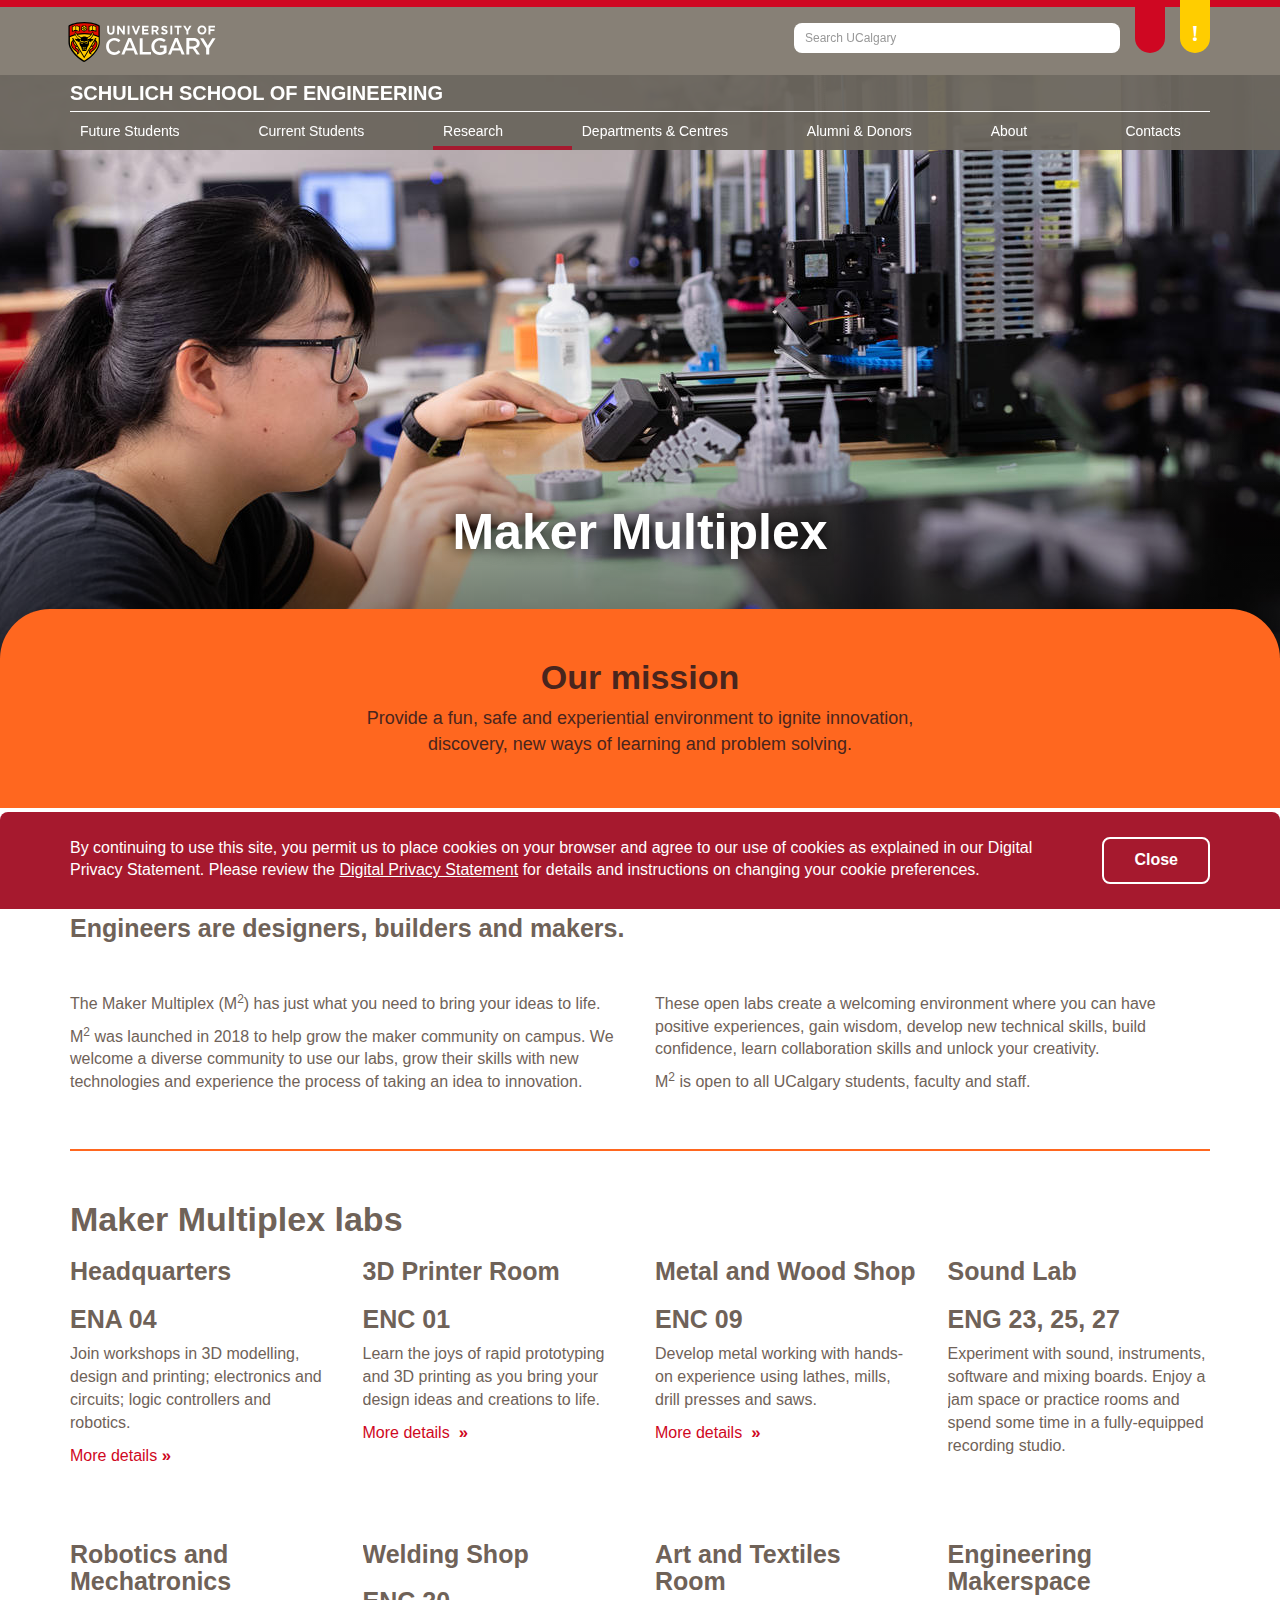
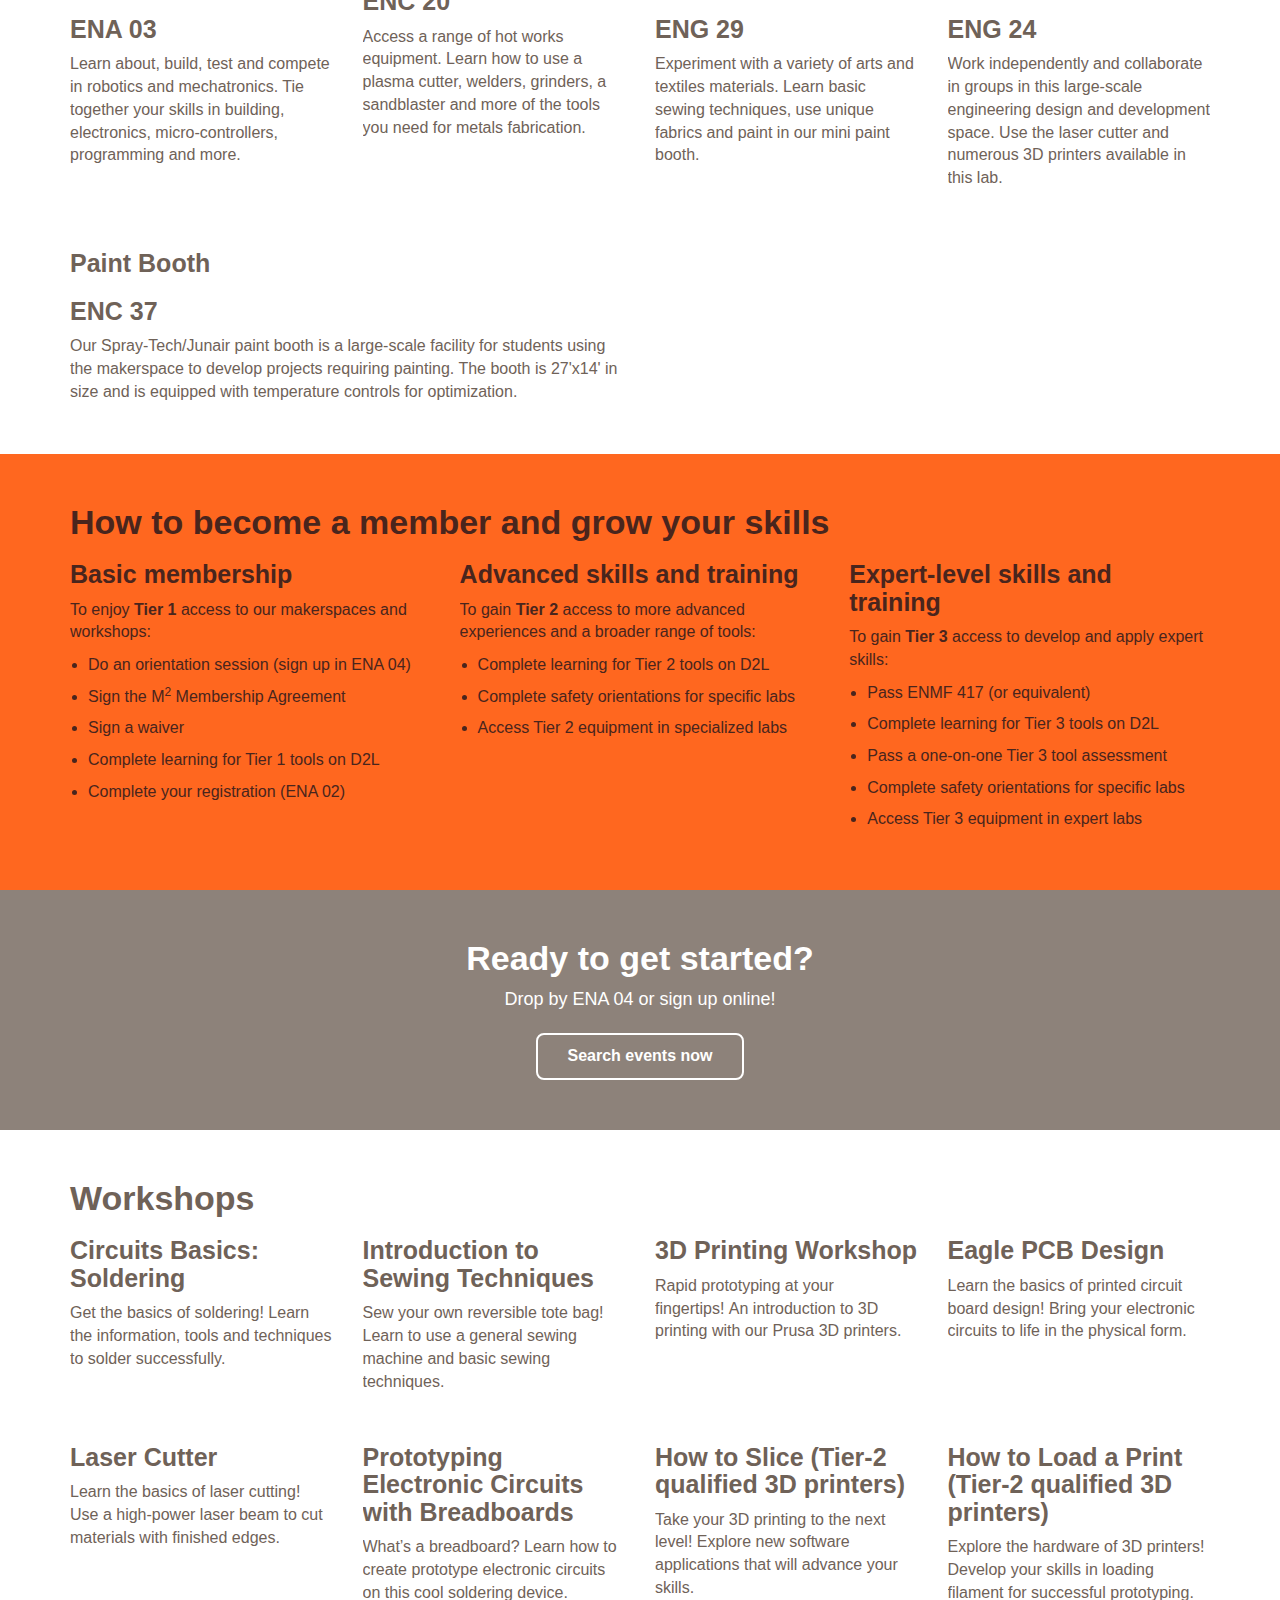
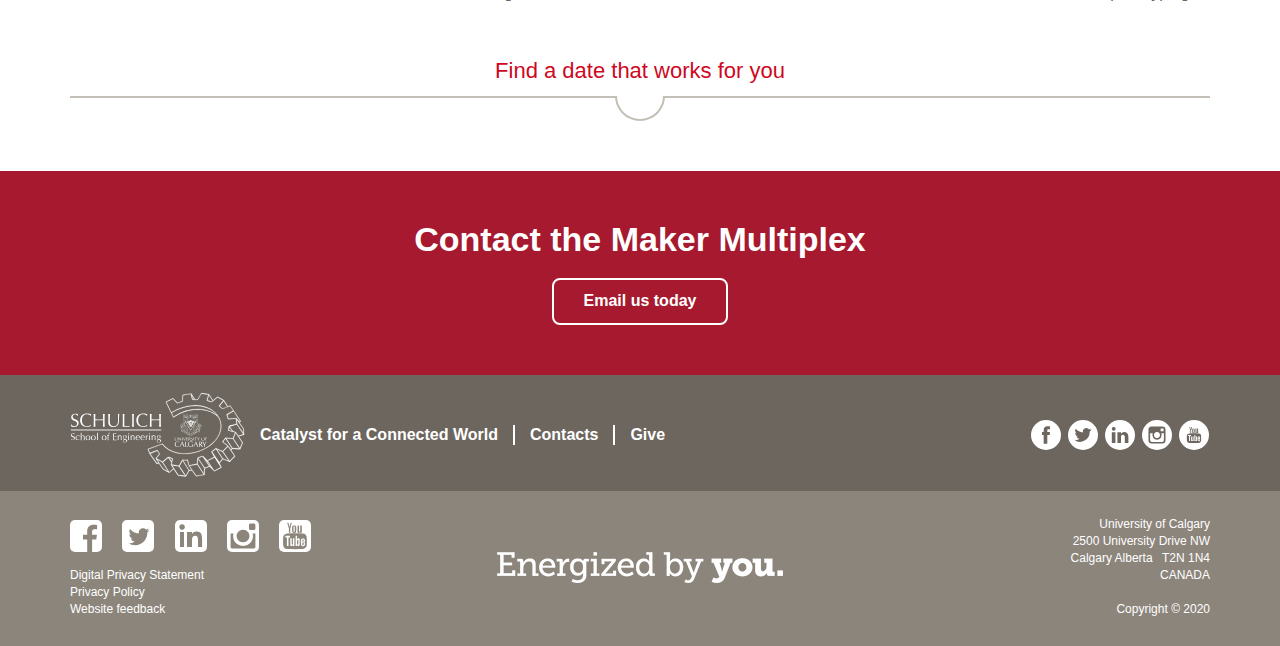
==== index.html @ 367e128f "first-draft" ====
<!DOCTYPE html>
<!-- saved from url=(0086)https://schulich.ucalgary.ca/research/technical-resources-and-services/maker-multiplex -->
<html lang="en" dir="ltr" prefix="content: http://purl.org/rss/1.0/modules/content/  dc: http://purl.org/dc/terms/  foaf: http://xmlns.com/foaf/0.1/  og: http://ogp.me/ns#  rdfs: http://www.w3.org/2000/01/rdf-schema#  schema: http://schema.org/  sioc: http://rdfs.org/sioc/ns#  sioct: http://rdfs.org/sioc/types#  skos: http://www.w3.org/2004/02/skos/core#  xsd: http://www.w3.org/2001/XMLSchema# " class=" js svg no-touchevents cssanimations csstransitions"><head><meta http-equiv="Content-Type" content="text/html; charset=UTF-8">
    <script type="text/javascript" src="./m2_files/2f1f7a5441"></script><script src="./m2_files/nr-1173.min.js.download"></script><script type="text/javascript">(window.NREUM||(NREUM={})).loader_config={licenseKey:"2f1f7a5441",applicationID:"300377436"};window.NREUM||(NREUM={}),__nr_require=function(e,n,t){function r(t){if(!n[t]){var i=n[t]={exports:{}};e[t][0].call(i.exports,function(n){var i=e[t][1][n];return r(i||n)},i,i.exports)}return n[t].exports}if("function"==typeof __nr_require)return __nr_require;for(var i=0;i<t.length;i++)r(t[i]);return r}({1:[function(e,n,t){function r(){}function i(e,n,t){return function(){return o(e,[u.now()].concat(f(arguments)),n?null:this,t),n?void 0:this}}var o=e("handle"),a=e(4),f=e(5),c=e("ee").get("tracer"),u=e("loader"),s=NREUM;"undefined"==typeof window.newrelic&&(newrelic=s);var p=["setPageViewName","setCustomAttribute","setErrorHandler","finished","addToTrace","inlineHit","addRelease"],l="api-",d=l+"ixn-";a(p,function(e,n){s[n]=i(l+n,!0,"api")}),s.addPageAction=i(l+"addPageAction",!0),s.setCurrentRouteName=i(l+"routeName",!0),n.exports=newrelic,s.interaction=function(){return(new r).get()};var m=r.prototype={createTracer:function(e,n){var t={},r=this,i="function"==typeof n;return o(d+"tracer",[u.now(),e,t],r),function(){if(c.emit((i?"":"no-")+"fn-start",[u.now(),r,i],t),i)try{return n.apply(this,arguments)}catch(e){throw c.emit("fn-err",[arguments,this,e],t),e}finally{c.emit("fn-end",[u.now()],t)}}}};a("actionText,setName,setAttribute,save,ignore,onEnd,getContext,end,get".split(","),function(e,n){m[n]=i(d+n)}),newrelic.noticeError=function(e,n){"string"==typeof e&&(e=new Error(e)),o("err",[e,u.now(),!1,n])}},{}],2:[function(e,n,t){function r(e,n){var t=e.getEntries();t.forEach(function(e){"first-paint"===e.name?c("timing",["fp",Math.floor(e.startTime)]):"first-contentful-paint"===e.name&&c("timing",["fcp",Math.floor(e.startTime)])})}function i(e,n){var t=e.getEntries();t.length>0&&c("lcp",[t[t.length-1]])}function o(e){if(e instanceof s&&!l){var n,t=Math.round(e.timeStamp);n=t>1e12?Date.now()-t:u.now()-t,l=!0,c("timing",["fi",t,{type:e.type,fid:n}])}}if(!("init"in NREUM&&"page_view_timing"in NREUM.init&&"enabled"in NREUM.init.page_view_timing&&NREUM.init.page_view_timing.enabled===!1)){var a,f,c=e("handle"),u=e("loader"),s=NREUM.o.EV;if("PerformanceObserver"in window&&"function"==typeof window.PerformanceObserver){a=new PerformanceObserver(r),f=new PerformanceObserver(i);try{a.observe({entryTypes:["paint"]}),f.observe({entryTypes:["largest-contentful-paint"]})}catch(p){}}if("addEventListener"in document){var l=!1,d=["click","keydown","mousedown","pointerdown","touchstart"];d.forEach(function(e){document.addEventListener(e,o,!1)})}}},{}],3:[function(e,n,t){function r(e,n){if(!i)return!1;if(e!==i)return!1;if(!n)return!0;if(!o)return!1;for(var t=o.split("."),r=n.split("."),a=0;a<r.length;a++)if(r[a]!==t[a])return!1;return!0}var i=null,o=null,a=/Version\/(\S+)\s+Safari/;if(navigator.userAgent){var f=navigator.userAgent,c=f.match(a);c&&f.indexOf("Chrome")===-1&&f.indexOf("Chromium")===-1&&(i="Safari",o=c[1])}n.exports={agent:i,version:o,match:r}},{}],4:[function(e,n,t){function r(e,n){var t=[],r="",o=0;for(r in e)i.call(e,r)&&(t[o]=n(r,e[r]),o+=1);return t}var i=Object.prototype.hasOwnProperty;n.exports=r},{}],5:[function(e,n,t){function r(e,n,t){n||(n=0),"undefined"==typeof t&&(t=e?e.length:0);for(var r=-1,i=t-n||0,o=Array(i<0?0:i);++r<i;)o[r]=e[n+r];return o}n.exports=r},{}],6:[function(e,n,t){n.exports={exists:"undefined"!=typeof window.performance&&window.performance.timing&&"undefined"!=typeof window.performance.timing.navigationStart}},{}],ee:[function(e,n,t){function r(){}function i(e){function n(e){return e&&e instanceof r?e:e?c(e,f,o):o()}function t(t,r,i,o){if(!l.aborted||o){e&&e(t,r,i);for(var a=n(i),f=v(t),c=f.length,u=0;u<c;u++)f[u].apply(a,r);var p=s[y[t]];return p&&p.push([b,t,r,a]),a}}function d(e,n){h[e]=v(e).concat(n)}function m(e,n){var t=h[e];if(t)for(var r=0;r<t.length;r++)t[r]===n&&t.splice(r,1)}function v(e){return h[e]||[]}function g(e){return p[e]=p[e]||i(t)}function w(e,n){u(e,function(e,t){n=n||"feature",y[t]=n,n in s||(s[n]=[])})}var h={},y={},b={on:d,addEventListener:d,removeEventListener:m,emit:t,get:g,listeners:v,context:n,buffer:w,abort:a,aborted:!1};return b}function o(){return new r}function a(){(s.api||s.feature)&&(l.aborted=!0,s=l.backlog={})}var f="nr@context",c=e("gos"),u=e(4),s={},p={},l=n.exports=i();l.backlog=s},{}],gos:[function(e,n,t){function r(e,n,t){if(i.call(e,n))return e[n];var r=t();if(Object.defineProperty&&Object.keys)try{return Object.defineProperty(e,n,{value:r,writable:!0,enumerable:!1}),r}catch(o){}return e[n]=r,r}var i=Object.prototype.hasOwnProperty;n.exports=r},{}],handle:[function(e,n,t){function r(e,n,t,r){i.buffer([e],r),i.emit(e,n,t)}var i=e("ee").get("handle");n.exports=r,r.ee=i},{}],id:[function(e,n,t){function r(e){var n=typeof e;return!e||"object"!==n&&"function"!==n?-1:e===window?0:a(e,o,function(){return i++})}var i=1,o="nr@id",a=e("gos");n.exports=r},{}],loader:[function(e,n,t){function r(){if(!x++){var e=E.info=NREUM.info,n=d.getElementsByTagName("script")[0];if(setTimeout(s.abort,3e4),!(e&&e.licenseKey&&e.applicationID&&n))return s.abort();u(y,function(n,t){e[n]||(e[n]=t)}),c("mark",["onload",a()+E.offset],null,"api");var t=d.createElement("script");t.src="https://"+e.agent,n.parentNode.insertBefore(t,n)}}function i(){"complete"===d.readyState&&o()}function o(){c("mark",["domContent",a()+E.offset],null,"api")}function a(){return O.exists&&performance.now?Math.round(performance.now()):(f=Math.max((new Date).getTime(),f))-E.offset}var f=(new Date).getTime(),c=e("handle"),u=e(4),s=e("ee"),p=e(3),l=window,d=l.document,m="addEventListener",v="attachEvent",g=l.XMLHttpRequest,w=g&&g.prototype;NREUM.o={ST:setTimeout,SI:l.setImmediate,CT:clearTimeout,XHR:g,REQ:l.Request,EV:l.Event,PR:l.Promise,MO:l.MutationObserver};var h=""+location,y={beacon:"bam.nr-data.net",errorBeacon:"bam.nr-data.net",agent:"js-agent.newrelic.com/nr-1173.min.js"},b=g&&w&&w[m]&&!/CriOS/.test(navigator.userAgent),E=n.exports={offset:f,now:a,origin:h,features:{},xhrWrappable:b,userAgent:p};e(1),e(2),d[m]?(d[m]("DOMContentLoaded",o,!1),l[m]("load",r,!1)):(d[v]("onreadystatechange",i),l[v]("onload",r)),c("mark",["firstbyte",f],null,"api");var x=0,O=e(6)},{}],"wrap-function":[function(e,n,t){function r(e){return!(e&&e instanceof Function&&e.apply&&!e[a])}var i=e("ee"),o=e(5),a="nr@original",f=Object.prototype.hasOwnProperty,c=!1;n.exports=function(e,n){function t(e,n,t,i){function nrWrapper(){var r,a,f,c;try{a=this,r=o(arguments),f="function"==typeof t?t(r,a):t||{}}catch(u){l([u,"",[r,a,i],f])}s(n+"start",[r,a,i],f);try{return c=e.apply(a,r)}catch(p){throw s(n+"err",[r,a,p],f),p}finally{s(n+"end",[r,a,c],f)}}return r(e)?e:(n||(n=""),nrWrapper[a]=e,p(e,nrWrapper),nrWrapper)}function u(e,n,i,o){i||(i="");var a,f,c,u="-"===i.charAt(0);for(c=0;c<n.length;c++)f=n[c],a=e[f],r(a)||(e[f]=t(a,u?f+i:i,o,f))}function s(t,r,i){if(!c||n){var o=c;c=!0;try{e.emit(t,r,i,n)}catch(a){l([a,t,r,i])}c=o}}function p(e,n){if(Object.defineProperty&&Object.keys)try{var t=Object.keys(e);return t.forEach(function(t){Object.defineProperty(n,t,{get:function(){return e[t]},set:function(n){return e[t]=n,n}})}),n}catch(r){l([r])}for(var i in e)f.call(e,i)&&(n[i]=e[i]);return n}function l(n){try{e.emit("internal-error",n)}catch(t){}}return e||(e=i),t.inPlace=u,t.flag=a,t}},{}]},{},["loader"]);</script>
<meta name="title" content="Maker Multiplex | Schulich School of Engineering">
<meta name="twitter:card" content="summary_large_image">
<meta property="og:site_name" content="Schulich School of Engineering">
<link rel="canonical" href="http://schulich.ucalgary.ca/research/technical-resources-and-services/maker-multiplex">
<meta property="og:type" content="article">
<meta property="og:url" content="http://schulich.ucalgary.ca/research/technical-resources-and-services/maker-multiplex">
<meta property="og:title" content="Maker Multiplex">
<meta property="og:image" content="http://schulich.ucalgary.ca/sites/default/files/styles/ucws_hero_cta_desktop_short/public/2018-11/FRZ-028.jpg?itok=kgqasDD0">
<meta property="og:image:secure_url" content="https://schulich.ucalgary.ca/sites/default/files/styles/ucws_hero_cta_desktop_short/public/2018-11/FRZ-028.jpg?itok=kgqasDD0">
<meta property="og:image:width" content="1200">
<meta property="og:image:height" content="630">
<meta property="article:modified_time" content="2018-12-02 13:15:54">
<meta name="Generator" content="Drupal 8 (https://www.drupal.org)">
<meta name="MobileOptimized" content="width">
<meta name="HandheldFriendly" content="true">
<meta name="viewport" content="width=device-width, initial-scale=1.0">
<style>div#sliding-popup, div#sliding-popup .eu-cookie-withdraw-banner, .eu-cookie-withdraw-tab {background: #0779bf} div#sliding-popup.eu-cookie-withdraw-wrapper { background: transparent; } #sliding-popup h1, #sliding-popup h2, #sliding-popup h3, #sliding-popup p, #sliding-popup label, #sliding-popup div, .eu-cookie-compliance-more-button, .eu-cookie-compliance-secondary-button, .eu-cookie-withdraw-tab { color: #ffffff;} .eu-cookie-withdraw-tab { border-color: #ffffff;}</style>
<meta name="msapplication-TileColor" content="#FFFFFF">
<meta name="theme-color" content="#FFFFFF">
<link rel="shortcut icon" href="https://schulich.ucalgary.ca/themes/ucalgary/ucws_theme/favicon.ico" type="image/vnd.microsoft.icon">
<link rel="apple-touch-icon" type="image/png" sizes="180x180" href="https://schulich.ucalgary.ca/themes/ucalgary/ucws_theme/apple-touch-icon.png">
<link rel="icon" type="image/png" sizes="32x32" href="https://schulich.ucalgary.ca/themes/ucalgary/ucws_theme/favicon-32x32.png">
<link rel="icon" type="image/png" sizes="16x16" href="https://schulich.ucalgary.ca/themes/ucalgary/ucws_theme/favicon-16x16.png">
<link rel="manifest" href="https://schulich.ucalgary.ca/themes/ucalgary/ucws_theme/site.webmanifest">
<link rel="revision" href="http://schulich.ucalgary.ca/research/technical-resources-and-services/maker-multiplex">
<script>window.a2a_config=window.a2a_config||{};a2a_config.callbacks=[];a2a_config.overlays=[];a2a_config.templates={};a2a_config.icon_color = "transparent,white";
a2a_config.templates.email = {
    subject: "Checkout this Basic page from Schulich School of Engineering",
    body: "Maker Multiplex\n${link}"
};
</script>

          <title>Maker Multiplex | Schulich School of Engineering | University of Calgary</title>
    
          <script>
        window.ga=window.ga||function(){(ga.q=ga.q||[]).push(arguments)};ga.l=+new Date;
        ga('create', 'UA-173139-1', 'auto');
        ga('send', 'pageview');
      </script>
      <script async="" src="./m2_files/analytics.js.download"></script>
    
    <link rel="stylesheet" media="all" href="./m2_files/css_Zkj0eIgRXkFQHirKiP2a6eGc4j0qMjI1p3o_Dy3Cif4.css">
<link rel="stylesheet" media="screen" href="./m2_files/css_V5ajyT68o7ZIHJvYQCzncZ8OrtQvNRXmZYIi8IZkYMg.css">
<link rel="stylesheet" media="print" href="./m2_files/css_Kup_TYjyDhK6eAIxngbEdmP9v5c_VQg-Q2l_19AJ6fs.css">
<link rel="stylesheet" media="screen" href="./m2_files/css_su8h6UvDb_DTdz3vYx7hexgWjH9X25X7L56eZFFZr7M.css">
<link rel="stylesheet" media="all" href="./m2_files/css_uukFie_MUg5QstpXRK8_JgY_-kv5iQyzu_n6oEdkGgc.css">
<link rel="stylesheet" media="all" href="./m2_files/css_sgwrULgZCAOxDWWbFnL3_fmBAys0Z-39fTvlUt3Rh6M.css">
<link rel="stylesheet" media="screen" href="./m2_files/css_SB0PJoYd5LQPeadojA5815lUyX0f0EvvKAYkw0V74TY.css">
<link rel="stylesheet" media="print" href="./m2_files/css__m8jUKdbQ9dTcd9jMoNm6Nz9d3M9vfuuoW9IY-B1ZTM.css">
<link rel="stylesheet" media="all" href="./m2_files/css_lbf_YR52ynnNYIma9JIVb4I8Jv1TkgzX9o-v5STZcO4.css">
<link rel="stylesheet" media="screen" href="./m2_files/css_jNK2G7onBweVl28GtkUxfAAsAvb5D5RDQk3igbGpFwk.css">
<link rel="stylesheet" media="all" href="./m2_files/css_hmugpMWzX_-rWCUUTSAhxMvDJqH3QZeQXXHSXytqWto.css">

    
<!--[if lte IE 8]>
<script src="/sites/default/files/js/js_VtafjXmRvoUgAzqzYTA3Wrjkx9wcWhjP0G4ZnnqRamA.js"></script>
<![endif]-->

  </head>
  <body class="group-menu site-alert pre-footer">
        <a href="https://schulich.ucalgary.ca/research/technical-resources-and-services/maker-multiplex#content" class="visually-hidden focusable skip-link">
      Skip to main content
    </a>
    
          
<header class="container-fluid"><div id="global-alert" class="row gold-back">
  <div class="container">
    <div class="row button">
      <div class="col-sm-12">
        <div class="btn-toolbar">
          <div class="btn-group">
            <a id="alert-toggle" class="btn btn-rounded btn-tab" type="button" data-ucws-analytics-toggle="" data-ucws-analytics-category="Site Alert" data-ucws-analytics-label="COVID-19 update: New COVID-19 communications protocols, campus non-medical mask protocol" data-ucws-analytics-off-class="btn-tab">
              <span class="sr-only">Hide Site Alert Message</span>
              <span class="glyphicon glyphicon-remove" aria-hidden="true"></span>
            </a>
          </div>
        </div>
      </div>
    </div>
    <div class="row content" style="display: none;">
      <div class="col-sm-12">
        <div class="alert-icon">
          <span class="glyphicon glyphicon-alert"></span>
        </div>
        <div class="alert-message">
          <p class="h3">
            <span class="message">COVID-19 update: New COVID-19 communications protocols, campus non-medical mask protocol</span>
            <span class="link"><a href="https://ucalgary.ca/risk/emergency-management/covid-19-response" rel="nofollow" target="_blank" data-ucws-analytics-click="" data-ucws-analytics-category="Site Alert" data-ucws-analytics-label="COVID-19 update: New COVID-19 communications protocols, campus non-medical mask protocol" data-ucws-analytics-action="Link Click">Learn more</a></span>
          </p>
        </div>
        <div class="alert-timestamp">
          <p>
            <span class="date">July 29, 2020</span>
            <span class="time">16:47:39</span>
          </p>
        </div>
      </div>
    </div>
  </div>
</div>

        
    
    
    
        
  <div id="toolbox" class="row red-back">
    <div id="redline"><div></div></div>
    <div class="container">
      <div class="row button">
        <div class="col-sm-12">
                    <div id="desktop-search" class="row">
            <div class="col-sm-12">
              <form id="search-desktop" name="search-desktop" role="form" action="https://schulich.ucalgary.ca/sitesearch" data-ucws-analytics-search="" data-ucws-analytics-category="On-site search">
                <input type="hidden" name="m" value="">
                <div class="btn-toolbar">
                  <div class="btn-group search-field">
                    <div class="input-group input-group-sm">
                      <input id="uc-desktop-global-search-field" name="as_q" data-ucws-analytics-search-input="" type="text" autocomplete="off" class="form-control" placeholder="Search UCalgary">
                      <span class="input-group-btn">
                        <button id="uc-desktop-global-search-submit" class="btn btn-default" type="submit" data-ucws-analytics-search-submit="">
                          <span class="sr-only">Search</span>
                          <span class="glyphicon glyphicon-search"></span>
                        </button>
                      </span>
                    </div>
                  </div>
                  <div class="btn-group">
                    <button id="toolbox-toggle" class="btn btn-rounded btn-tab" type="button" data-ucws-analytics-toggle="" data-ucws-analytics-category="Toolbox" data-ucws-analytics-label="http://schulich.ucalgary.ca/research/technical-resources-and-services/maker-multiplex" data-ucws-analytics-off-class="btn-tab">
                      <span class="sr-only">Toggle Toolbox</span>
                      <span class="glyphicon glyphicon-remove" aria-hidden="true"></span>
                    </button>
                  </div>
                </div>
              </form>
            </div>
          </div>
        </div>
      </div>
      <div class="row content">
        <div class="col-sm-12">
                    <div id="mobile-search" class="row">
            <div class="col-sm-12">
              <form id="search-mobile" name="search-mobile" role="form" action="https://schulich.ucalgary.ca/sitesearch" data-ucws-analytics-search="" data-ucws-analytics-category="On-site search">
                <input type="hidden" name="m" value="">
                <div class="btn-toolbar">
                  <div class="btn-group search-field">
                    <div class="input-group input-group-sm">
                      <input id="uc-mobile-global-search-field" name="as_q" data-ucws-analytics-search-input="" type="text" autocomplete="off" class="form-control show-toolbox" placeholder="Search UCalgary" tabindex="-1">
                      <span class="input-group-btn">
                        <button id="uc-mobile-global-search-submit" class="btn btn-default" type="submit" data-ucws-analytics-search-submit="">
                          <span class="sr-only">Search</span>
                          <span class="glyphicon glyphicon-search"></span>
                        </button>
                      </span>
                    </div>
                  </div>
                </div>
              </form>
            </div>
          </div>
                    <div id="quicklinks" class="row">
            <div class="col-sm-12 col-md-4 logins">
                                            <ul>
                                       <li>
                      <a href="https://my.ucalgary.ca/" target="_blank" rel="noopener noreferrer">My UCalgary</a>
                    </li>
                                       <li>
                      <a href="https://office365.ucalgary.ca/" target="_blank" rel="noopener noreferrer">Webmail</a>
                    </li>
                                       <li>
                      <a href="https://www.ucalgary.ca/it/" target="_blank" rel="noopener noreferrer">IT</a>
                    </li>
                                       <li>
                      <a href="https://d2l.ucalgary.ca/" target="_blank" rel="noopener noreferrer">D2L</a>
                    </li>
                                       <li>
                      <a href="https://www.ucalgary.ca/iriss/" target="_blank" rel="noopener noreferrer">IRISS</a>
                    </li>
                                       <li>
                      <a href="https://myfacilities.ucalgary.ca/" target="_blank" rel="noopener noreferrer">ARCHIBUS</a>
                    </li>
                                  </ul>
                          </div>
            <div class="col-sm-12 col-md-8 links">
                                            <ul>
                                                                                                      <li>
                        <a href="https://www.ucalgary.ca/hr/" target="_blank" rel="noopener noreferrer">HR</a>
                      </li>
                                                                                                                          <li>
                        <a href="https://library.ucalgary.ca/" target="_blank" rel="noopener noreferrer">Library</a>
                      </li>
                                                                                                                          <li>
                        <a href="https://www.godinos.com/" target="_blank" rel="noopener noreferrer">Go Dinos</a>
                      </li>
                                                                                                                          <li>
                        <a href="https://csprd.my.ucalgary.ca/psp/csprd/EMPLOYEE/SA/c/COMMUNITY_ACCESS.CLASS_SEARCH.GBL?public=yes/" target="_blank" rel="noopener noreferrer">Class Schedule</a>
                      </li>
                                                                                                                          <li>
                        <a href="https://contacts.ucalgary.ca/" target="_blank" rel="noopener noreferrer">UCalgary Directory</a>
                      </li>
                                                                                                                          <li>
                        <a href="https://conted.ucalgary.ca/" target="_blank" rel="noopener noreferrer">Continuing Education</a>
                      </li>
                                                                                                                          <li>
                        <a href="https://careers.ucalgary.ca/" target="_blank" rel="noopener noreferrer">Careers</a>
                      </li>
                                                                                                                          <li>
                        <a href="https://www.calgarybookstore.ca/" target="_blank" rel="noopener noreferrer">Bookstore</a>
                      </li>
                                                                                                                          <li>
                        <a href="https://www.ucalgary.ca/activeliving/" target="_blank" rel="noopener noreferrer">Active Living</a>
                      </li>
                                                                                                                          <li>
                        <a href="https://www.ucalgary.ca/pubs/calendar/" target="_blank" rel="noopener noreferrer">Academic Calendar</a>
                      </li>
                                                                                                                          <li>
                        <a href="https://www.ucalgary.ca/map/" target="_blank" rel="noopener noreferrer">UCalgary Maps</a>
                      </li>
                                                                                                                          <li class="dropdown">
                        <a class="dropdown-toggle" data-toggle="dropdown" aria-haspopup="true" aria-expanded="false" href="https://schulich.ucalgary.ca/research/technical-resources-and-services/maker-multiplex#">
                          Faculty Websites <span class="glyphicon glyphicon-chevron"></span>
                        </a>
                        <ul class="dropdown-menu dropdown-menu-right">
                          <li class="close-dropdown">
                            <span class="sr-only">Close Faculty Websites List</span>
                            <span class="glyphicon glyphicon-chevron-left" aria-hidden="true"></span>
                            <span class="notice">Viewing: <span>Faculty Websites</span></span>
                          </li>
                                                      <li>
                              <a href="https://cumming.ucalgary.ca/" target="_blank" rel="noopener noreferrer">Cumming School of Medicine</a>
                            </li>
                                                      <li>
                              <a href="https://arts.ucalgary.ca/" target="_blank" rel="noopener noreferrer">Faculty of Arts</a>
                            </li>
                                                      <li>
                              <a href="https://grad.ucalgary.ca/" target="_blank" rel="noopener noreferrer">Faculty of Graduate Studies</a>
                            </li>
                                                      <li>
                              <a href="https://www.ucalgary.ca/knes/" target="_blank" rel="noopener noreferrer">Faculty of Kinesiology</a>
                            </li>
                                                      <li>
                              <a href="https://law.ucalgary.ca/" target="_blank" rel="noopener noreferrer">Faculty of Law</a>
                            </li>
                                                      <li>
                              <a href="https://nursing.ucalgary.ca/" target="_blank" rel="noopener noreferrer">Faculty of Nursing</a>
                            </li>
                                                      <li>
                              <a href="https://www.ucalgary.edu.qa/" target="_blank" rel="noopener noreferrer">Faculty of Nursing (Qatar)</a>
                            </li>
                                                      <li>
                              <a href="https://science.ucalgary.ca/" target="_blank" rel="noopener noreferrer">Faculty of Science</a>
                            </li>
                                                      <li>
                              <a href="https://fsw.ucalgary.ca/" target="_blank" rel="noopener noreferrer">Faculty of Social Work</a>
                            </li>
                                                      <li>
                              <a href="https://vet.ucalgary.ca/" target="_blank" rel="noopener noreferrer">Faculty of Veterinary Medicine</a>
                            </li>
                                                      <li>
                              <a href="https://haskayne.ucalgary.ca/" target="_blank" rel="noopener noreferrer">Haskayne School of Business</a>
                            </li>
                                                      <li>
                              <a href="https://sapl.ucalgary.ca/" target="_blank" rel="noopener noreferrer">School of Architecture, Planning and Landscape</a>
                            </li>
                                                      <li>
                              <a href="https://schulich.ucalgary.ca/">Schulich School of Engineering</a>
                            </li>
                                                      <li>
                              <a href="https://werklund.ucalgary.ca/" target="_blank" rel="noopener noreferrer">Werklund School of Education</a>
                            </li>
                                                  </ul>
                      </li>
                                                      </ul>
                          </div>
          </div>
        </div>
      </div>
    </div>
  </div>
      
  <div id="navigation" class="row group">
    <div class="uc-logo-container">
      <div class="container">
        <div class="row">
          <div class="col-sm-12">
            <div class="uc-logo">
                              <a href="https://www.ucalgary.ca/" target="_blank" rel="noopener noreferrer"><img src="./m2_files/UCalgary.svg"></a>                           </div>
          </div>
        </div>
      </div>
    </div>
          <div class="uc-nav-container">
        <div class="container">
                                <div class="row division">
              <div class="col-sm-12">

                                  <ul class="identity">
                                                              <li class="group">
                                                  <a href="https://schulich.ucalgary.ca/">Schulich School of Engineering</a>                                               </li>
                                                                              </ul>
                
              </div>
            </div>
                    <div class="row menus">
            <div class="col-sm-12">
              <div class="uc-nav">
                <div id="uc-menu" class="uc-menuwrapper">
                  <button type="button" id="hamburger" class="uc-trigger hamburger hamburger-htx" data-ucws-analytics-toggle="" data-ucws-analytics-category="Menu" data-ucws-analytics-label="Hamburger" data-ucws-analytics-on-class="is-active">
                    <span class="sr-only">Toggle Navigation</span>
                    <span class="glyphicon glyphicon-menu-hamburger"></span>
                  </button>
                      

  
                
                                                                                                                                                                                                                                                                        
    
    <ul class="level1 uc-menu current">

      
      
      
      
      
        
        
        
        
          
                                    <li class="uc-mainmenu children" id="menu-item-1">
            <a href="https://schulich.ucalgary.ca/research/technical-resources-and-services/maker-multiplex#" data-ucws-analytics-toggle="" data-ucws-analytics-category="Menu" data-ucws-analytics-action="Open" data-ucws-analytics-label="Future Students" data-ucws-analytics-on-class="uc-active-menu" data-ucws-analytics-element="#menu-item-1">Future Students</a>

          
          
          
            
              
                
                                                                                                                                                        
    
    <ul class="level2 uc-submenu tabbed"><li class="uc-back"><a href="https://schulich.ucalgary.ca/research/technical-resources-and-services/maker-multiplex#" data-ucws-analytics-click="" data-ucws-analytics-category="Menu" data-ucws-analytics-action="Back" data-ucws-analytics-label="Future Students">Future Students</a></li>

      
                            <li class="overview">
                <a href="https://schulich.ucalgary.ca/future-students" data-drupal-link-system-path="node/1">Future Students</a>
              </li>
            
      
      
      
      
        
        
        
        
          
                                    <li class="children" id="menu-item-1-1">
            <a href="https://schulich.ucalgary.ca/research/technical-resources-and-services/maker-multiplex#" data-ucws-analytics-toggle="" data-ucws-analytics-category="Menu" data-ucws-analytics-action="Open" data-ucws-analytics-label="Undergraduate" data-ucws-analytics-on-class="uc-active-menu" data-ucws-analytics-element="#menu-item-1-1">Undergraduate</a>

          
          
          
            
              
                
                                                                                                                                                                                                                        
    
    <ul class="level3 uc-submenu overview-link"><li class="uc-back"><a href="https://schulich.ucalgary.ca/research/technical-resources-and-services/maker-multiplex#" data-ucws-analytics-click="" data-ucws-analytics-category="Menu" data-ucws-analytics-action="Back" data-ucws-analytics-label="Undergraduate">Undergraduate</a></li>

      
                            <li class="overview">
                <a href="https://schulich.ucalgary.ca/future-students/undergraduate" data-drupal-link-system-path="node/183">Undergraduate</a>
              </li>
            
      
      
      
      
        
        
        
        
          
                                    <li class="children" id="menu-item-1-1-1">
            <a href="https://schulich.ucalgary.ca/research/technical-resources-and-services/maker-multiplex#" data-ucws-analytics-toggle="" data-ucws-analytics-category="Menu" data-ucws-analytics-action="Open" data-ucws-analytics-label="Programs" data-ucws-analytics-on-class="uc-active-menu" data-ucws-analytics-element="#menu-item-1-1-1">Programs</a>

          
          
          
            
              
                
                                                                                                                                                                                      
    
    <ul class="level4 uc-submenu"><li class="uc-back"><a href="https://schulich.ucalgary.ca/research/technical-resources-and-services/maker-multiplex#" data-ucws-analytics-click="" data-ucws-analytics-category="Menu" data-ucws-analytics-action="Back" data-ucws-analytics-label="Programs">Programs</a></li>

      
                            <li class="overview">
                <a href="https://schulich.ucalgary.ca/future-students/undergraduate/programs" data-drupal-link-system-path="node/185">Programs</a>
              </li>
            
      
      
      
      
        
        
        
        
          <li>
                                <a href="https://schulich.ucalgary.ca/future-students/undergraduate/programs/majors" data-drupal-link-system-path="node/326">Majors</a>
                                                    

          
        
        </li>

      
        
        
        
        
          <li>
                                <a href="https://schulich.ucalgary.ca/future-students/undergraduate/programs/common-first-year" data-drupal-link-system-path="node/206">Common first year</a>
                                                    

          
        
        </li>

      
        
        
        
        
          <li>
                                <a href="https://schulich.ucalgary.ca/future-students/undergraduate/programs/minors" data-drupal-link-system-path="node/207">Minors</a>
                                                    

          
        
        </li>

      
        
        
        
        
          <li>
                                <a href="https://go.ucalgary.ca/engineeringbusiness.html" target="_blank" rel="noopener noreferrer">Engineering &amp; business degrees</a>
                                                    

          
        
        </li>

      
        
        
        
        
          <li>
                                <a href="https://schulich.ucalgary.ca/future-students/undergraduate/programs/accreditation" data-drupal-link-system-path="node/215">Accreditation</a>
                                                    

          
        
        </li>

      
      
    </ul>
  

          
        
        </li>

      
        
        
        
        
          
                                    <li class="children" id="menu-item-1-1-2">
            <a href="https://schulich.ucalgary.ca/research/technical-resources-and-services/maker-multiplex#" data-ucws-analytics-toggle="" data-ucws-analytics-category="Menu" data-ucws-analytics-action="Open" data-ucws-analytics-label="Admissions" data-ucws-analytics-on-class="uc-active-menu" data-ucws-analytics-element="#menu-item-1-1-2">Admissions</a>

          
          
          
            
              
                
                                              
    
    <ul class="level4 uc-submenu"><li class="uc-back"><a href="https://schulich.ucalgary.ca/research/technical-resources-and-services/maker-multiplex#" data-ucws-analytics-click="" data-ucws-analytics-category="Menu" data-ucws-analytics-action="Back" data-ucws-analytics-label="Admissions">Admissions</a></li>

      
                            <li class="overview">
                <a href="https://schulich.ucalgary.ca/future-students/undergraduate/admissions" data-drupal-link-system-path="node/225">Admissions</a>
              </li>
            
      
      
      
      
        
        
        
        
          <li>
                                <a href="https://schulich.ucalgary.ca/future-students/undergraduate/admissions/bioengineering-admission" data-drupal-link-system-path="node/599">Bioengineering admission</a>
                                                    

          
        
        </li>

      
      
    </ul>
  

          
        
        </li>

      
        
        
        
        
          
                                    <li class="children" id="menu-item-1-1-3">
            <a href="https://schulich.ucalgary.ca/research/technical-resources-and-services/maker-multiplex#" data-ucws-analytics-toggle="" data-ucws-analytics-category="Menu" data-ucws-analytics-action="Open" data-ucws-analytics-label="Student support" data-ucws-analytics-on-class="uc-active-menu" data-ucws-analytics-element="#menu-item-1-1-3">Student support</a>

          
          
          
            
              
                
                                                                                                                                                    
    
    <ul class="level4 uc-submenu"><li class="uc-back"><a href="https://schulich.ucalgary.ca/research/technical-resources-and-services/maker-multiplex#" data-ucws-analytics-click="" data-ucws-analytics-category="Menu" data-ucws-analytics-action="Back" data-ucws-analytics-label="Student support">Student support</a></li>

      
                            <li class="overview">
                <a href="https://schulich.ucalgary.ca/future-students/undergraduate/student-support" data-drupal-link-system-path="node/216">Student support</a>
              </li>
            
      
      
      
      
        
        
        
        
          <li>
                                <a href="https://schulich.ucalgary.ca/future-students/undergraduate/student-support/financial-support" data-drupal-link-system-path="node/209">Financial support</a>
                                                    

          
        
        </li>

      
        
        
        
        
          <li>
                                <a href="https://schulich.ucalgary.ca/future-students/undergraduate/student-support/academic-support" data-drupal-link-system-path="node/218">Academic support</a>
                                                    

          
        
        </li>

      
        
        
        
        
          <li>
                                <a href="https://schulich.ucalgary.ca/future-students/undergraduate/student-support/career-support" data-drupal-link-system-path="node/282">Career support</a>
                                                    

          
        
        </li>

      
        
        
        
        
          <li>
                                <a href="https://schulich.ucalgary.ca/current-students/undergraduate/student-resources/schulich-student-activities-fund" data-drupal-link-system-path="node/228">Schulich Student Activities Fund</a>
                                                    

          
        
        </li>

      
      
    </ul>
  

          
        
        </li>

      
        
        
        
        
          <li>
                                <a href="https://schulich.ucalgary.ca/future-students/undergraduate/faqs" data-drupal-link-system-path="node/251861">FAQs</a>
                                                    

          
        
        </li>

      
        
        
        
        
          
                                    <li class="children" id="menu-item-1-1-5">
            <a href="https://schulich.ucalgary.ca/research/technical-resources-and-services/maker-multiplex#" data-ucws-analytics-toggle="" data-ucws-analytics-category="Menu" data-ucws-analytics-action="Open" data-ucws-analytics-label="Student life" data-ucws-analytics-on-class="uc-active-menu" data-ucws-analytics-element="#menu-item-1-1-5">Student life</a>

          
          
          
            
              
                
                                                                                                                                                                                      
    
    <ul class="level4 uc-submenu"><li class="uc-back"><a href="https://schulich.ucalgary.ca/research/technical-resources-and-services/maker-multiplex#" data-ucws-analytics-click="" data-ucws-analytics-category="Menu" data-ucws-analytics-action="Back" data-ucws-analytics-label="Student life">Student life</a></li>

      
                            <li class="overview">
                <a href="https://schulich.ucalgary.ca/future-students/undergraduate/student-life" data-drupal-link-system-path="node/211">Student life</a>
              </li>
            
      
      
      
      
        
        
        
        
          <li>
                                <a href="https://schulich.ucalgary.ca/future-students/undergraduate/student-life/travel" data-drupal-link-system-path="node/210">Travel</a>
                                                    

          
        
        </li>

      
        
        
        
        
          <li>
                                <a href="https://schulich.ucalgary.ca/future-students/undergraduate/student-life/clubs-and-teams" data-drupal-link-system-path="node/283">Clubs and teams</a>
                                                    

          
        
        </li>

      
        
        
        
        
          <li>
                                <a href="https://schulich.ucalgary.ca/future-students/undergraduate/student-life/orientation" data-drupal-link-system-path="node/214">Orientation</a>
                                                    

          
        
        </li>

      
        
        
        
        
          <li>
                                <a href="https://schulich.ucalgary.ca/current-students/undergraduate/launching-your-career/paid-work-experience" data-drupal-link-system-path="node/63307">Internships and practicums</a>
                                                    

          
        
        </li>

      
        
        
        
        
          <li>
                                <a href="https://schulich.ucalgary.ca/alumni-donors/alumni/recent-graduate-stories" data-drupal-link-system-path="node/182">Recent graduate stories</a>
                                                    

          
        
        </li>

      
      
    </ul>
  

          
        
        </li>

      
        
        
        
        
          <li>
                                <a href="https://schulich.ucalgary.ca/future-students/undergraduate/events" data-drupal-link-system-path="node/603">Events</a>
                                                    

          
        
        </li>

      
      
    </ul>
  

          
        
        </li>

      
        
        
        
        
          
                                    <li class="children" id="menu-item-1-2">
            <a href="https://schulich.ucalgary.ca/research/technical-resources-and-services/maker-multiplex#" data-ucws-analytics-toggle="" data-ucws-analytics-category="Menu" data-ucws-analytics-action="Open" data-ucws-analytics-label="Graduate" data-ucws-analytics-on-class="uc-active-menu" data-ucws-analytics-element="#menu-item-1-2">Graduate</a>

          
          
          
            
              
                
                                                                                                                                                                                                                                                                                                                              
    
    <ul class="level3 uc-submenu overview-link"><li class="uc-back"><a href="https://schulich.ucalgary.ca/research/technical-resources-and-services/maker-multiplex#" data-ucws-analytics-click="" data-ucws-analytics-category="Menu" data-ucws-analytics-action="Back" data-ucws-analytics-label="Graduate">Graduate</a></li>

      
                            <li class="overview">
                <a href="https://schulich.ucalgary.ca/future-students/graduate" data-drupal-link-system-path="node/184">Graduate</a>
              </li>
            
      
      
      
      
        
        
        
        
          <li>
                                <a href="https://schulich.ucalgary.ca/future-students/graduate/graduate-programs" data-drupal-link-system-path="node/377">Graduate programs</a>
                                                    

          
        
        </li>

      
        
        
        
        
          <li>
                                <a href="https://schulich.ucalgary.ca/future-students/graduate/research-opportunities" data-drupal-link-system-path="node/383">Research opportunities</a>
                                                    

          
        
        </li>

      
        
        
        
        
          <li>
                                <a href="https://www.ucalgary.ca/future-students/graduate/understanding-graduate-studies" target="_blank" rel="noopener noreferrer">Admission requirements</a>
                                                    

          
        
        </li>

      
        
        
        
        
          <li>
                                <a href="https://schulich.ucalgary.ca/future-students/graduate/fees-and-funding" data-drupal-link-system-path="node/380">Fees and funding</a>
                                                    

          
        
        </li>

      
        
        
        
        
          <li>
                                <a href="https://schulich.ucalgary.ca/future-students/graduate/international-students" data-drupal-link-system-path="node/382">International students</a>
                                                    

          
        
        </li>

      
        
        
        
        
          <li>
                                <a href="https://schulich.ucalgary.ca/future-students/graduate/indigenous-students" data-drupal-link-system-path="node/381">Indigenous students</a>
                                                    

          
        
        </li>

      
        
        
        
        
          <li>
                                <a href="https://schulich.ucalgary.ca/alumni-donors/alumni/recent-graduate-stories" data-drupal-link-system-path="node/182">Recent graduate stories</a>
                                                    

          
        
        </li>

      
        
        
        
        
          <li>
                                <a href="https://schulich.ucalgary.ca/future-students/graduate/how-apply" data-drupal-link-system-path="node/384">How to apply</a>
                                                    

          
        
        </li>

      
        
        
        
        
          <li>
                                <a href="https://schulich.ucalgary.ca/future-students/graduate/contacts" data-drupal-link-system-path="node/385">Contacts</a>
                                                    

          
        
        </li>

      
      
    </ul>
  

          
        
        </li>

      
      
    </ul>
  

          
        
        </li>

      
        
        
        
        
          
                                    <li class="uc-mainmenu children" id="menu-item-2">
            <a href="https://schulich.ucalgary.ca/research/technical-resources-and-services/maker-multiplex#" data-ucws-analytics-toggle="" data-ucws-analytics-category="Menu" data-ucws-analytics-action="Open" data-ucws-analytics-label="Current Students" data-ucws-analytics-on-class="uc-active-menu" data-ucws-analytics-element="#menu-item-2">Current Students</a>

          
          
          
            
              
                
                                                                                                                                                                                                                
    
    <ul class="level2 uc-submenu tabbed"><li class="uc-back"><a href="https://schulich.ucalgary.ca/research/technical-resources-and-services/maker-multiplex#" data-ucws-analytics-click="" data-ucws-analytics-category="Menu" data-ucws-analytics-action="Back" data-ucws-analytics-label="Current Students">Current Students</a></li>

      
                            <li class="overview">
                <a href="https://schulich.ucalgary.ca/current-students" data-drupal-link-system-path="node/2">Current Students</a>
              </li>
            
      
      
      
      
        
        
        
        
          
                                    <li class="children" id="menu-item-2-1">
            <a href="https://schulich.ucalgary.ca/research/technical-resources-and-services/maker-multiplex#" data-ucws-analytics-toggle="" data-ucws-analytics-category="Menu" data-ucws-analytics-action="Open" data-ucws-analytics-label="Undergraduate" data-ucws-analytics-on-class="uc-active-menu" data-ucws-analytics-element="#menu-item-2-1">Undergraduate</a>

          
          
          
            
              
                
                                                                                                                                                                                                                        
    
    <ul class="level3 uc-submenu overview-link"><li class="uc-back"><a href="https://schulich.ucalgary.ca/research/technical-resources-and-services/maker-multiplex#" data-ucws-analytics-click="" data-ucws-analytics-category="Menu" data-ucws-analytics-action="Back" data-ucws-analytics-label="Undergraduate">Undergraduate</a></li>

      
                            <li class="overview">
                <a href="https://schulich.ucalgary.ca/current-students/undergraduate" data-drupal-link-system-path="node/291">Undergraduate</a>
              </li>
            
      
      
      
      
        
        
        
        
          
                                    <li class="children" id="menu-item-2-1-1">
            <a href="https://schulich.ucalgary.ca/research/technical-resources-and-services/maker-multiplex#" data-ucws-analytics-toggle="" data-ucws-analytics-category="Menu" data-ucws-analytics-action="Open" data-ucws-analytics-label="Student resources" data-ucws-analytics-on-class="uc-active-menu" data-ucws-analytics-element="#menu-item-2-1-1">Student resources</a>

          
          
          
            
              
                
                                                                                                                                                                                                                        
    
    <ul class="level4 uc-submenu"><li class="uc-back"><a href="https://schulich.ucalgary.ca/research/technical-resources-and-services/maker-multiplex#" data-ucws-analytics-click="" data-ucws-analytics-category="Menu" data-ucws-analytics-action="Back" data-ucws-analytics-label="Student resources">Student resources</a></li>

      
                            <li class="overview">
                <a href="https://schulich.ucalgary.ca/current-students/undergraduate/student-resources" data-drupal-link-system-path="node/227">Student resources</a>
              </li>
            
      
      
      
      
        
        
        
        
          <li>
                                <a href="https://schulich.ucalgary.ca/current-students/undergraduate/student-resources/academic-resource-centre" data-drupal-link-system-path="node/231">Academic Resource Centre</a>
                                                    

          
        
        </li>

      
        
        
        
        
          <li>
                                <a href="https://schulich.ucalgary.ca/current-students/undergraduate/student-resources/engineering-student-centre" data-drupal-link-system-path="node/200">Engineering Student Centre</a>
                                                    

          
        
        </li>

      
        
        
        
        
          <li>
                                <a href="https://schulich.ucalgary.ca/current-students/undergraduate/student-resources/learning-and-working-remotely" data-drupal-link-system-path="node/240099">Learning and working remotely</a>
                                                    

          
        
        </li>

      
        
        
        
        
          <li>
                                <a href="https://schulich.ucalgary.ca/current-students/undergraduate/student-resources/mental-health-resources" data-drupal-link-system-path="node/235">Mental health resources</a>
                                                    

          
        
        </li>

      
        
        
        
        
          <li>
                                <a href="https://schulich.ucalgary.ca/current-students/undergraduate/student-resources/schulich-student-activities-fund" data-drupal-link-system-path="node/228">Schulich Student Activities Fund</a>
                                                    

          
        
        </li>

      
        
        
        
        
          <li>
                                <a href="https://www.ucalgary.ca/pubs/calendar/current/academic-schedule.html" target="_blank" rel="noopener noreferrer">Important dates</a>
                                                    

          
        
        </li>

      
      
    </ul>
  

          
        
        </li>

      
        
        
        
        
          
                                    <li class="children" id="menu-item-2-1-2">
            <a href="https://schulich.ucalgary.ca/research/technical-resources-and-services/maker-multiplex#" data-ucws-analytics-toggle="" data-ucws-analytics-category="Menu" data-ucws-analytics-action="Open" data-ucws-analytics-label="Launching your career" data-ucws-analytics-on-class="uc-active-menu" data-ucws-analytics-element="#menu-item-2-1-2">Launching your career</a>

          
          
          
            
              
                
                                                                                                                                                                                      
    
    <ul class="level4 uc-submenu"><li class="uc-back"><a href="https://schulich.ucalgary.ca/research/technical-resources-and-services/maker-multiplex#" data-ucws-analytics-click="" data-ucws-analytics-category="Menu" data-ucws-analytics-action="Back" data-ucws-analytics-label="Launching your career">Launching your career</a></li>

      
                            <li class="overview">
                <a href="https://schulich.ucalgary.ca/current-students/undergraduate/launching-your-career" data-drupal-link-system-path="node/221">Launching your career</a>
              </li>
            
      
      
      
      
        
        
        
        
          <li>
                                <a href="https://schulich.ucalgary.ca/current-students/undergraduate/launching-your-career/engineering-career-centre" data-drupal-link-system-path="node/224">Engineering Career Centre</a>
                                                    

          
        
        </li>

      
        
        
        
        
          <li>
                                <a href="https://schulich.ucalgary.ca/current-students/undergraduate/launching-your-career/engineering-leadership-program" data-drupal-link-system-path="node/223">Engineering Leadership Program</a>
                                                    

          
        
        </li>

      
        
        
        
        
          <li>
                                <a href="https://schulich.ucalgary.ca/current-students/undergraduate/launching-your-career/engineering-mentorship-programs" data-drupal-link-system-path="node/251915">Engineering Mentorship Programs</a>
                                                    

          
        
        </li>

      
        
        
        
        
          <li>
                                <a href="https://schulich.ucalgary.ca/current-students/undergraduate/launching-your-career/paid-work-experience" data-drupal-link-system-path="node/63307">Paid work experience</a>
                                                    

          
        
        </li>

      
        
        
        
        
          <li>
                                <a href="https://schulich.ucalgary.ca/current-students/undergraduate/launching-your-career/capstone-design-project" data-drupal-link-system-path="node/220">Capstone design project</a>
                                                    

          
        
        </li>

      
      
    </ul>
  

          
        
        </li>

      
        
        
        
        
          <li>
                                <a href="https://schulich.ucalgary.ca/schulichtime" data-drupal-link-system-path="node/707">Events</a>
                                                    

          
        
        </li>

      
        
        
        
        
          
                                    <li class="children" id="menu-item-2-1-4">
            <a href="https://schulich.ucalgary.ca/research/technical-resources-and-services/maker-multiplex#" data-ucws-analytics-toggle="" data-ucws-analytics-category="Menu" data-ucws-analytics-action="Open" data-ucws-analytics-label="Student life" data-ucws-analytics-on-class="uc-active-menu" data-ucws-analytics-element="#menu-item-2-1-4">Student life</a>

          
          
          
            
              
                
                                                                                                                                                    
    
    <ul class="level4 uc-submenu"><li class="uc-back"><a href="https://schulich.ucalgary.ca/research/technical-resources-and-services/maker-multiplex#" data-ucws-analytics-click="" data-ucws-analytics-category="Menu" data-ucws-analytics-action="Back" data-ucws-analytics-label="Student life">Student life</a></li>

      
                            <li class="overview">
                <a href="https://schulich.ucalgary.ca/current-students/undergraduate/student-life" data-drupal-link-system-path="node/219">Student life</a>
              </li>
            
      
      
      
      
        
        
        
        
          <li>
                                <a href="https://schulich.ucalgary.ca/current-students/undergraduate/student-life/engineering-abroad" data-drupal-link-system-path="node/730">Engineering abroad</a>
                                                    

          
        
        </li>

      
        
        
        
        
          <li>
                                <a href="https://schulich.ucalgary.ca/current-students/undergraduate/student-life/clubs-teams" data-drupal-link-system-path="node/230">Clubs &amp; teams</a>
                                                    

          
        
        </li>

      
        
        
        
        
          <li>
                                <a href="https://schulich.ucalgary.ca/current-students/undergraduate/student-life/outdoor-leadership-experiences" data-drupal-link-system-path="node/56135">Outdoor Leadership Experiences</a>
                                                    

          
        
        </li>

      
        
        
        
        
          <li>
                                <a href="https://schulich.ucalgary.ca/research/technical-resources-and-services" data-drupal-link-system-path="node/593">Technical equipment and services</a>
                                                    

          
        
        </li>

      
      
    </ul>
  

          
        
        </li>

      
        
        
        
        
          
                                    <li class="children" id="menu-item-2-1-5">
            <a href="https://schulich.ucalgary.ca/research/technical-resources-and-services/maker-multiplex#" data-ucws-analytics-toggle="" data-ucws-analytics-category="Menu" data-ucws-analytics-action="Open" data-ucws-analytics-label="First-year students" data-ucws-analytics-on-class="uc-active-menu" data-ucws-analytics-element="#menu-item-2-1-5">First-year students</a>

          
          
          
            
              
                
                                                                                
    
    <ul class="level4 uc-submenu"><li class="uc-back"><a href="https://schulich.ucalgary.ca/research/technical-resources-and-services/maker-multiplex#" data-ucws-analytics-click="" data-ucws-analytics-category="Menu" data-ucws-analytics-action="Back" data-ucws-analytics-label="First-year students">First-year students</a></li>

      
                            <li class="overview">
                <a href="https://schulich.ucalgary.ca/current-students/undergraduate/first-year-students" data-drupal-link-system-path="node/293">First-year students</a>
              </li>
            
      
      
      
      
        
        
        
        
          <li>
                                <a href="https://www.ucalgary.ca/degreeguide/engineering/science" target="_blank" rel="noopener noreferrer">First-year guide</a>
                                                    

          
        
        </li>

      
        
        
        
        
          <li>
                                <a href="https://schulich.ucalgary.ca/current-students/undergraduate/first-year-students/how-choose-your-majorprogram" data-drupal-link-system-path="node/232">How to choose your major/program</a>
                                                    

          
        
        </li>

      
      
    </ul>
  

          
        
        </li>

      
        
        
        
        
          
                                    <li class="children" id="menu-item-2-1-6">
            <a href="https://schulich.ucalgary.ca/research/technical-resources-and-services/maker-multiplex#" data-ucws-analytics-toggle="" data-ucws-analytics-category="Menu" data-ucws-analytics-action="Open" data-ucws-analytics-label="Graduating students" data-ucws-analytics-on-class="uc-active-menu" data-ucws-analytics-element="#menu-item-2-1-6">Graduating students</a>

          
          
          
            
              
                
                                                                                
    
    <ul class="level4 uc-submenu"><li class="uc-back"><a href="https://schulich.ucalgary.ca/research/technical-resources-and-services/maker-multiplex#" data-ucws-analytics-click="" data-ucws-analytics-category="Menu" data-ucws-analytics-action="Back" data-ucws-analytics-label="Graduating students">Graduating students</a></li>

      
                            <li class="overview">
                <a href="https://schulich.ucalgary.ca/current-students/undergraduate/graduating-students" data-drupal-link-system-path="node/294">Graduating students</a>
              </li>
            
      
      
      
      
        
        
        
        
          <li>
                                <a href="https://schulich.ucalgary.ca/current-students/undergraduate/graduating-students/iron-ring-ceremony" data-drupal-link-system-path="node/233">Iron ring ceremony</a>
                                                    

          
        
        </li>

      
        
        
        
        
          <li>
                                <a href="https://schulich.ucalgary.ca/current-students/undergraduate/graduating-students/convocation" data-drupal-link-system-path="node/234">Convocation</a>
                                                    

          
        
        </li>

      
      
    </ul>
  

          
        
        </li>

      
      
    </ul>
  

          
        
        </li>

      
        
        
        
        
          
                                    <li class="children" id="menu-item-2-2">
            <a href="https://schulich.ucalgary.ca/research/technical-resources-and-services/maker-multiplex#" data-ucws-analytics-toggle="" data-ucws-analytics-category="Menu" data-ucws-analytics-action="Open" data-ucws-analytics-label="Graduate" data-ucws-analytics-on-class="uc-active-menu" data-ucws-analytics-element="#menu-item-2-2">Graduate</a>

          
          
          
            
              
                
                                                                                                                                                                                                                                                                                                                                                                                                                                                                                                        
    
    <ul class="level3 uc-submenu overview-link"><li class="uc-back"><a href="https://schulich.ucalgary.ca/research/technical-resources-and-services/maker-multiplex#" data-ucws-analytics-click="" data-ucws-analytics-category="Menu" data-ucws-analytics-action="Back" data-ucws-analytics-label="Graduate">Graduate</a></li>

      
                            <li class="overview">
                <a href="https://schulich.ucalgary.ca/current-students/graduate" data-drupal-link-system-path="node/292">Graduate</a>
              </li>
            
      
      
      
      
        
        
        
        
          <li>
                                <a href="https://grad.ucalgary.ca/current/newly-admitted" target="_blank" rel="noopener noreferrer">Newly admitted</a>
                                                    

          
        
        </li>

      
        
        
        
        
          <li>
                                <a href="https://grad.ucalgary.ca/current/tuition" target="_blank" rel="noopener noreferrer">Tuition and fees</a>
                                                    

          
        
        </li>

      
        
        
        
        
          <li>
                                <a href="https://grad.ucalgary.ca/current-students/forms-documents" target="_blank" rel="noopener noreferrer">Forms and documents</a>
                                                    

          
        
        </li>

      
        
        
        
        
          <li>
                                <a href="https://grad.ucalgary.ca/awards" target="_blank" rel="noopener noreferrer">Awards and scholarships</a>
                                                    

          
        
        </li>

      
        
        
        
        
          <li>
                                <a href="https://grad.ucalgary.ca/current/student-services" target="_blank" rel="noopener noreferrer">Student services</a>
                                                    

          
        
        </li>

      
        
        
        
        
          <li>
                                <a href="https://csprd.ucalgary.ca/psauthent/class-search/public" target="_blank" rel="noopener noreferrer">Current course listings</a>
                                                    

          
        
        </li>

      
        
        
        
        
          <li>
                                <a href="https://schulich.ucalgary.ca/schulichtime" data-drupal-link-system-path="node/707">Events</a>
                                                    

          
        
        </li>

      
        
        
        
        
          <li>
                                <a href="https://schulich.ucalgary.ca/current-students/undergraduate/student-resources/schulich-student-activities-fund" data-drupal-link-system-path="node/228">Schulich Student Activities Fund (SSAF)</a>
                                                    

          
        
        </li>

      
        
        
        
        
          <li>
                                <a href="https://www.ucalgary.ca/mygradskills/" target="_blank" rel="noopener noreferrer">My GradSkills</a>
                                                    

          
        
        </li>

      
        
        
        
        
          <li>
                                <a href="https://schulich.ucalgary.ca/research/technical-resources-and-services" data-drupal-link-system-path="node/593">Technical equipment and services</a>
                                                    

          
        
        </li>

      
        
        
        
        
          <li>
                                <a href="https://grad.ucalgary.ca/current/managing-my-program" target="_blank" rel="noopener noreferrer">Managing my program</a>
                                                    

          
        
        </li>

      
        
        
        
        
          <li>
                                <a href="https://grad.ucalgary.ca/current/managing-my-program/examinations" target="_blank" rel="noopener noreferrer">Examinations</a>
                                                    

          
        
        </li>

      
        
        
        
        
          <li>
                                <a href="https://grad.ucalgary.ca/current/thesis" target="_blank" rel="noopener noreferrer">Thesis</a>
                                                    

          
        
        </li>

      
        
        
        
        
          <li>
                                <a href="https://grad.ucalgary.ca/current/managing-my-program/convocation#quickset-field_collection_quicktabs_2" target="_blank" rel="noopener noreferrer">Convocation</a>
                                                    

          
        
        </li>

      
      
    </ul>
  

          
        
        </li>

      
        
        
        
        
          
                                    <li class="children" id="menu-item-2-3">
            <a href="https://schulich.ucalgary.ca/research/technical-resources-and-services/maker-multiplex#" data-ucws-analytics-toggle="" data-ucws-analytics-category="Menu" data-ucws-analytics-action="Open" data-ucws-analytics-label="Schulich Time Events Calendar" data-ucws-analytics-on-class="uc-active-menu" data-ucws-analytics-element="#menu-item-2-3">Schulich Time Events Calendar</a>

          
          
          
            
              
                
                                                                                                                                                                                                                                                                                                                                                                
    
    <ul class="level3 uc-submenu overview-link"><li class="uc-back"><a href="https://schulich.ucalgary.ca/research/technical-resources-and-services/maker-multiplex#" data-ucws-analytics-click="" data-ucws-analytics-category="Menu" data-ucws-analytics-action="Back" data-ucws-analytics-label="Schulich Time Events Calendar">Schulich Time Events Calendar</a></li>

      
                            <li class="overview">
                <a href="https://schulich.ucalgary.ca/schulichtime" data-drupal-link-system-path="node/707">Schulich Time Events Calendar</a>
              </li>
            
      
      
      
      
        
        
        
        
          <li>
                                <a href="https://events.ucalgary.ca/schulichtime/" target="_blank" rel="noopener noreferrer">All current student events</a>
                                                    

          
        
        </li>

      
        
        
        
        
          <li>
                                <a href="https://schulich.ucalgary.ca/alumni-donors/get-involved/attend-event" data-drupal-link-system-path="node/139">Alumni &amp; industry events</a>
                                                    

          
        
        </li>

      
        
        
        
        
          <li>
                                <a href="https://events.ucalgary.ca/catalyst/" target="_blank" rel="noopener noreferrer">Catalyst events</a>
                                                    

          
        
        </li>

      
        
        
        
        
          <li>
                                <a href="https://schulich.ucalgary.ca/ecc/events">Engineering Career Centre events</a>
                                                    

          
        
        </li>

      
        
        
        
        
          <li>
                                <a href="https://events.ucalgary.ca/ESC/" target="_blank" rel="noopener noreferrer">Engineering Student Centre events</a>
                                                    

          
        
        </li>

      
        
        
        
        
          <li>
                                <a href="https://events.ucalgary.ca/ESS/" target="_blank" rel="noopener noreferrer">Engineering Students' Society events</a>
                                                    

          
        
        </li>

      
        
        
        
        
          <li>
                                <a href="https://events.ucalgary.ca/schulich/maker-multiplex/#!view/all" target="_blank" rel="noopener noreferrer">Maker Multiplex events</a>
                                                    

          
        
        </li>

      
        
        
        
        
          <li>
                                <a href="https://events.ucalgary.ca/schulichwellness/" target="_blank" rel="noopener noreferrer">Schulich Wellness events</a>
                                                    

          
        
        </li>

      
        
        
        
        
          <li>
                                <a href="https://events.ucalgary.ca/zetta/" target="_blank" rel="noopener noreferrer">Zetta events</a>
                                                    

          
        
        </li>

      
        
        
        
        
          <li>
                                <a href="https://schulich.ucalgary.ca/current-students/schulich-time-events-calendar/registration-faqs" data-drupal-link-system-path="node/198552">Registration FAQs</a>
                                                    

          
        
        </li>

      
      
    </ul>
  

          
        
        </li>

      
      
    </ul>
  

          
        
        </li>

      
        
        
        
        
          
                                    <li class="uc-mainmenu current children" id="menu-item-3">
            <a href="https://schulich.ucalgary.ca/research/technical-resources-and-services/maker-multiplex#" data-ucws-analytics-toggle="" data-ucws-analytics-category="Menu" data-ucws-analytics-action="Open" data-ucws-analytics-label="Research" data-ucws-analytics-on-class="uc-active-menu" data-ucws-analytics-element="#menu-item-3">Research</a>

          
          
          
            
              
                
                                                                                                                                                                                                                                                                                                                    
    
    <ul class="level2 uc-submenu current"><li class="uc-back"><a href="https://schulich.ucalgary.ca/research/technical-resources-and-services/maker-multiplex#" data-ucws-analytics-click="" data-ucws-analytics-category="Menu" data-ucws-analytics-action="Back" data-ucws-analytics-label="Research">Research</a></li>

      
                            <li class="overview">
                <a href="https://schulich.ucalgary.ca/research" data-drupal-link-system-path="node/3">Research</a>
              </li>
            
      
      
              <div class="uc-sublinks">
      
      
        
        
        
        
          
                                    <li class="children" id="menu-item-3-1">
            <a href="https://schulich.ucalgary.ca/research/technical-resources-and-services/maker-multiplex#" data-ucws-analytics-toggle="" data-ucws-analytics-category="Menu" data-ucws-analytics-action="Open" data-ucws-analytics-label="Research themes" data-ucws-analytics-on-class="uc-active-menu" data-ucws-analytics-element="#menu-item-3-1">Research themes</a>

          
          
          
            
              
                
                                                                                                                                                    
    
    <ul class="level3 uc-submenu overview-link"><li class="uc-back"><a href="https://schulich.ucalgary.ca/research/technical-resources-and-services/maker-multiplex#" data-ucws-analytics-click="" data-ucws-analytics-category="Menu" data-ucws-analytics-action="Back" data-ucws-analytics-label="Research themes">Research themes</a></li>

      
                            <li class="overview">
                <a href="https://schulich.ucalgary.ca/research/research-themes" data-drupal-link-system-path="node/306">Research themes</a>
              </li>
            
      
      
      
      
        
        
        
        
          <li>
                                <a href="https://schulich.ucalgary.ca/research/research-themes/intelligent-and-autonomous-digital-systems" data-drupal-link-system-path="node/310">Intelligent and autonomous digital systems</a>
                                                    

          
        
        </li>

      
        
        
        
        
          <li>
                                <a href="https://schulich.ucalgary.ca/research/research-themes/biosystems-and-biomedical-engineering" data-drupal-link-system-path="node/307">Biosystems and biomedical engineering</a>
                                                    

          
        
        </li>

      
        
        
        
        
          <li>
                                <a href="https://schulich.ucalgary.ca/research/research-themes/engineering-environment" data-drupal-link-system-path="node/308">Engineering for the environment</a>
                                                    

          
        
        </li>

      
        
        
        
        
          <li>
                                <a href="https://schulich.ucalgary.ca/research/research-themes/energy-engineering" data-drupal-link-system-path="node/309">Energy engineering</a>
                                                    

          
        
        </li>

      
      
    </ul>
  

          
        
        </li>

      
        
        
        
        
          <li>
                                <a href="https://schulich.ucalgary.ca/research/research-chairs" data-drupal-link-system-path="node/349">Research chairs</a>
                                                    

          
        
        </li>

      
        
        
        
        
          <li>
                                <a href="https://schulich.ucalgary.ca/research/graduate-students" data-drupal-link-system-path="node/313">Graduate students</a>
                                                    

          
        
        </li>

      
        
        
        
        
          <li>
                                <a href="https://schulich.ucalgary.ca/research/undergraduate-students" data-drupal-link-system-path="node/387">Undergraduate students</a>
                                                    

          
        
        </li>

      
        
        
        
        
          <li>
                                <a href="https://schulich.ucalgary.ca/research/industry-partners" data-drupal-link-system-path="node/311">Industry partners</a>
                                                    

          
        
        </li>

      
        
        
        
        
          <li>
                                <a href="https://schulich.ucalgary.ca/research/meet-research-and-innovation-team" data-drupal-link-system-path="node/312">Meet the Research and Innovation team</a>
                                                    

          
        
        </li>

      
        
        
        
        
          
                                    <li class="current children" id="menu-item-3-7">
            <a href="https://schulich.ucalgary.ca/research/technical-resources-and-services/maker-multiplex#" data-ucws-analytics-toggle="" data-ucws-analytics-category="Menu" data-ucws-analytics-action="Open" data-ucws-analytics-label="Technical resources and services" data-ucws-analytics-on-class="uc-active-menu" data-ucws-analytics-element="#menu-item-3-7">Technical resources and services</a>

          
          
          
            
              
                
                                                                                                                                                                  
    
    <ul class="level3 uc-submenu overview-link current"><li class="uc-back"><a href="https://schulich.ucalgary.ca/research/technical-resources-and-services/maker-multiplex#" data-ucws-analytics-click="" data-ucws-analytics-category="Menu" data-ucws-analytics-action="Back" data-ucws-analytics-label="Technical resources and services">Technical resources and services</a></li>

      
                            <li class="overview">
                <a href="https://schulich.ucalgary.ca/research/technical-resources-and-services" data-drupal-link-system-path="node/593">Technical resources and services</a>
              </li>
            
      
      
      
      
        
        
        
        
          <li>
                                <a href="https://schulich.ucalgary.ca/research/technical-resources-and-services/microsystems-hub" data-drupal-link-system-path="node/595">Microsystems Hub</a>
                                                    

          
        
        </li>

      
        
        
        
        
          <li class="current">
                                <a href="https://schulich.ucalgary.ca/research/technical-resources-and-services/maker-multiplex" data-drupal-link-system-path="node/93" class="is-active">Maker Multiplex</a>
                                                    

          
        
        </li>

      
        
        
        
        
          <li>
                                <a href="https://schulich.ucalgary.ca/zetta">Zetta</a>
                                                    

          
        
        </li>

      
        
        
        
        
          <li>
                                <a href="https://schulich.ucalgary.ca/research/technical-resources-and-services/technical-services-team" data-drupal-link-system-path="node/105588">Technical services team</a>
                                                    

          
        
        </li>

      
      
    </ul>
  

          
        
        </li>

      
              </div>
      
    </ul>
  

          
        
        </li>

      
        
        
        
        
          
                                    <li class="uc-mainmenu children" id="menu-item-4">
            <a href="https://schulich.ucalgary.ca/research/technical-resources-and-services/maker-multiplex#" data-ucws-analytics-toggle="" data-ucws-analytics-category="Menu" data-ucws-analytics-action="Open" data-ucws-analytics-label="Departments &amp; Centres" data-ucws-analytics-on-class="uc-active-menu" data-ucws-analytics-element="#menu-item-4">Departments &amp; Centres</a>

          
          
          
            
              
                
                                                                                                                                                        
    
    <ul class="level2 uc-submenu tabbed"><li class="uc-back"><a href="https://schulich.ucalgary.ca/research/technical-resources-and-services/maker-multiplex#" data-ucws-analytics-click="" data-ucws-analytics-category="Menu" data-ucws-analytics-action="Back" data-ucws-analytics-label="Departments &amp; Centres">Departments &amp; Centres</a></li>

      
                            <li class="overview">
                <a href="https://schulich.ucalgary.ca/departments" data-drupal-link-system-path="node/9">Departments &amp; Centres</a>
              </li>
            
      
      
      
      
        
        
        
        
          
                                    <li class="children" id="menu-item-4-1">
            <a href="https://schulich.ucalgary.ca/research/technical-resources-and-services/maker-multiplex#" data-ucws-analytics-toggle="" data-ucws-analytics-category="Menu" data-ucws-analytics-action="Open" data-ucws-analytics-label="Departments" data-ucws-analytics-on-class="uc-active-menu" data-ucws-analytics-element="#menu-item-4-1">Departments</a>

          
          
          
            
              
                
                                                                                                                                                                                      
    
    <ul class="level3 uc-submenu overview-link"><li class="uc-back"><a href="https://schulich.ucalgary.ca/research/technical-resources-and-services/maker-multiplex#" data-ucws-analytics-click="" data-ucws-analytics-category="Menu" data-ucws-analytics-action="Back" data-ucws-analytics-label="Departments">Departments</a></li>

      
                            <li class="overview">
                <a href="https://schulich.ucalgary.ca/departments-centres/departments" data-drupal-link-system-path="node/27">Departments</a>
              </li>
            
      
      
      
      
        
        
        
        
          <li>
                                <a href="https://schulich.ucalgary.ca/chemical-petroleum/home" data-drupal-link-system-path="node/11">Chemical &amp; Petroleum Engineering</a>
                                                    

          
        
        </li>

      
        
        
        
        
          <li>
                                <a href="https://schulich.ucalgary.ca/civil" data-drupal-link-system-path="node/35">Civil Engineering</a>
                                                    

          
        
        </li>

      
        
        
        
        
          <li>
                                <a href="https://schulich.ucalgary.ca/electrical-computer" data-drupal-link-system-path="node/36">Electrical &amp; Computer Engineering</a>
                                                    

          
        
        </li>

      
        
        
        
        
          <li>
                                <a href="https://schulich.ucalgary.ca/geomatics" data-drupal-link-system-path="node/37">Geomatics Engineering</a>
                                                    

          
        
        </li>

      
        
        
        
        
          <li>
                                <a href="https://schulich.ucalgary.ca/mechanical-manufacturing" data-drupal-link-system-path="node/38">Mechanical &amp; Manufacturing Engineering</a>
                                                    

          
        
        </li>

      
      
    </ul>
  

          
        
        </li>

      
        
        
        
        
          
                                    <li class="children" id="menu-item-4-2">
            <a href="https://schulich.ucalgary.ca/research/technical-resources-and-services/maker-multiplex#" data-ucws-analytics-toggle="" data-ucws-analytics-category="Menu" data-ucws-analytics-action="Open" data-ucws-analytics-label="Centres" data-ucws-analytics-on-class="uc-active-menu" data-ucws-analytics-element="#menu-item-4-2">Centres</a>

          
          
          
            
              
                
                                                                                                                                                    
    
    <ul class="level3 uc-submenu overview-link"><li class="uc-back"><a href="https://schulich.ucalgary.ca/research/technical-resources-and-services/maker-multiplex#" data-ucws-analytics-click="" data-ucws-analytics-category="Menu" data-ucws-analytics-action="Back" data-ucws-analytics-label="Centres">Centres</a></li>

      
                            <li class="overview">
                <a href="https://schulich.ucalgary.ca/departments-centres/centres" data-drupal-link-system-path="node/28">Centres</a>
              </li>
            
      
      
      
      
        
        
        
        
          <li>
                                <a href="https://schulich.ucalgary.ca/cbre" data-drupal-link-system-path="node/110">Centre for Bioengineering Research &amp; Education (CBRE)</a>
                                                    

          
        
        </li>

      
        
        
        
        
          <li>
                                <a href="https://schulich.ucalgary.ca/ceere" data-drupal-link-system-path="node/111">Centre for Environmental Engineering Research &amp; Education (CEERE)</a>
                                                    

          
        
        </li>

      
        
        
        
        
          <li>
                                <a href="https://schulich.ucalgary.ca/cpme" data-drupal-link-system-path="node/103">Centre for Project Management Excellence (CPME)</a>
                                                    

          
        
        </li>

      
        
        
        
        
          <li>
                                <a href="https://schulich.ucalgary.ca/pec" data-drupal-link-system-path="node/123">Pipeline Engineering Centre (PEC)</a>
                                                    

          
        
        </li>

      
      
    </ul>
  

          
        
        </li>

      
      
    </ul>
  

          
        
        </li>

      
        
        
        
        
          
                                    <li class="uc-mainmenu children" id="menu-item-5">
            <a href="https://schulich.ucalgary.ca/research/technical-resources-and-services/maker-multiplex#" data-ucws-analytics-toggle="" data-ucws-analytics-category="Menu" data-ucws-analytics-action="Open" data-ucws-analytics-label="Alumni &amp; Donors" data-ucws-analytics-on-class="uc-active-menu" data-ucws-analytics-element="#menu-item-5">Alumni &amp; Donors</a>

          
          
          
            
              
                
                                                                                                                                                                                                                      
    
    <ul class="level2 uc-submenu"><li class="uc-back"><a href="https://schulich.ucalgary.ca/research/technical-resources-and-services/maker-multiplex#" data-ucws-analytics-click="" data-ucws-analytics-category="Menu" data-ucws-analytics-action="Back" data-ucws-analytics-label="Alumni &amp; Donors">Alumni &amp; Donors</a></li>

      
                            <li class="overview">
                <a href="https://schulich.ucalgary.ca/alumni-donors" data-drupal-link-system-path="node/149">Alumni &amp; Donors</a>
              </li>
            
      
      
              <div class="uc-sublinks">
      
      
        
        
        
        
          
                                    <li class="children" id="menu-item-5-1">
            <a href="https://schulich.ucalgary.ca/research/technical-resources-and-services/maker-multiplex#" data-ucws-analytics-toggle="" data-ucws-analytics-category="Menu" data-ucws-analytics-action="Open" data-ucws-analytics-label="Alumni" data-ucws-analytics-on-class="uc-active-menu" data-ucws-analytics-element="#menu-item-5-1">Alumni</a>

          
          
          
            
              
                
                                                                                                                                                                                      
    
    <ul class="level3 uc-submenu overview-link"><li class="uc-back"><a href="https://schulich.ucalgary.ca/research/technical-resources-and-services/maker-multiplex#" data-ucws-analytics-click="" data-ucws-analytics-category="Menu" data-ucws-analytics-action="Back" data-ucws-analytics-label="Alumni">Alumni</a></li>

      
                            <li class="overview">
                <a href="https://schulich.ucalgary.ca/alumni-donors/alumni" data-drupal-link-system-path="node/134">Alumni</a>
              </li>
            
      
      
      
      
        
        
        
        
          <li>
                                <a href="https://schulich.ucalgary.ca/alumni-donors/alumni/awards" data-drupal-link-system-path="node/140">Awards</a>
                                                    

          
        
        </li>

      
        
        
        
        
          <li>
                                <a href="https://schulich.ucalgary.ca/alumni-donors/alumni/benefits-services" data-drupal-link-system-path="node/138">Benefits &amp; services</a>
                                                    

          
        
        </li>

      
        
        
        
        
          <li>
                                <a href="https://schulich.ucalgary.ca/alumni-donors/alumni/council" data-drupal-link-system-path="node/148">Council</a>
                                                    

          
        
        </li>

      
        
        
        
        
          <li>
                                <a href="https://schulich.ucalgary.ca/alumni-donors/alumni/alumni-spotlights" data-drupal-link-system-path="node/98">Alumni spotlights</a>
                                                    

          
        
        </li>

      
        
        
        
        
          <li>
                                <a href="https://schulich.ucalgary.ca/alumni-donors/alumni/recent-graduate-stories" data-drupal-link-system-path="node/182">Recent graduate stories</a>
                                                    

          
        
        </li>

      
      
    </ul>
  

          
        
        </li>

      
        
        
        
        
          
                                    <li class="children" id="menu-item-5-2">
            <a href="https://schulich.ucalgary.ca/research/technical-resources-and-services/maker-multiplex#" data-ucws-analytics-toggle="" data-ucws-analytics-category="Menu" data-ucws-analytics-action="Open" data-ucws-analytics-label="Donors" data-ucws-analytics-on-class="uc-active-menu" data-ucws-analytics-element="#menu-item-5-2">Donors</a>

          
          
          
            
              
                
                                              
    
    <ul class="level3 uc-submenu overview-link"><li class="uc-back"><a href="https://schulich.ucalgary.ca/research/technical-resources-and-services/maker-multiplex#" data-ucws-analytics-click="" data-ucws-analytics-category="Menu" data-ucws-analytics-action="Back" data-ucws-analytics-label="Donors">Donors</a></li>

      
                            <li class="overview">
                <a href="https://schulich.ucalgary.ca/alumni-donors/donors" data-drupal-link-system-path="node/99">Donors</a>
              </li>
            
      
      
      
      
        
        
        
        
          
                                    <li class="children" id="menu-item-5-2-1">
            <a href="https://schulich.ucalgary.ca/research/technical-resources-and-services/maker-multiplex#" data-ucws-analytics-toggle="" data-ucws-analytics-category="Menu" data-ucws-analytics-action="Open" data-ucws-analytics-label="Fundraising priorities" data-ucws-analytics-on-class="uc-active-menu" data-ucws-analytics-element="#menu-item-5-2-1">Fundraising priorities</a>

          
          
          
            
              
                
                                                                                                                                                    
    
    <ul class="level4 uc-submenu"><li class="uc-back"><a href="https://schulich.ucalgary.ca/research/technical-resources-and-services/maker-multiplex#" data-ucws-analytics-click="" data-ucws-analytics-category="Menu" data-ucws-analytics-action="Back" data-ucws-analytics-label="Fundraising priorities">Fundraising priorities</a></li>

      
                            <li class="overview">
                <a href="https://schulich.ucalgary.ca/alumni-donors/donors/fundraising-priorities" data-drupal-link-system-path="node/154">Fundraising priorities</a>
              </li>
            
      
      
      
      
        
        
        
        
          <li>
                                <a href="https://schulich.ucalgary.ca/alumni-donors/donors/fundraising-priorities/digital-innovation" data-drupal-link-system-path="node/332">Digital innovation</a>
                                                    

          
        
        </li>

      
        
        
        
        
          <li>
                                <a href="https://schulich.ucalgary.ca/alumni-donors/donors/fundraising-priorities/engineering-leadership" data-drupal-link-system-path="node/331">Engineering leadership</a>
                                                    

          
        
        </li>

      
        
        
        
        
          <li>
                                <a href="https://schulich.ucalgary.ca/alumni-donors/donors/fundraising-priorities/entrepreneurial-thinking-engineering" data-drupal-link-system-path="node/330">Entrepreneurial thinking in engineering</a>
                                                    

          
        
        </li>

      
        
        
        
        
          <li>
                                <a href="https://schulich.ucalgary.ca/alumni-donors/donors/fundraising-priorities/student-success-and-experience" data-drupal-link-system-path="node/333">Student success and experience</a>
                                                    

          
        
        </li>

      
      
    </ul>
  

          
        
        </li>

      
      
    </ul>
  

          
        
        </li>

      
        
        
        
        
          
                                    <li class="children" id="menu-item-5-3">
            <a href="https://schulich.ucalgary.ca/research/technical-resources-and-services/maker-multiplex#" data-ucws-analytics-toggle="" data-ucws-analytics-category="Menu" data-ucws-analytics-action="Open" data-ucws-analytics-label="Get Involved" data-ucws-analytics-on-class="uc-active-menu" data-ucws-analytics-element="#menu-item-5-3">Get Involved</a>

          
          
          
            
              
                
                                                                                                                                                                                      
    
    <ul class="level3 uc-submenu overview-link"><li class="uc-back"><a href="https://schulich.ucalgary.ca/research/technical-resources-and-services/maker-multiplex#" data-ucws-analytics-click="" data-ucws-analytics-category="Menu" data-ucws-analytics-action="Back" data-ucws-analytics-label="Get Involved">Get Involved</a></li>

      
                            <li class="overview">
                <a href="https://schulich.ucalgary.ca/alumni-donors/get-involved" data-drupal-link-system-path="node/100">Get Involved</a>
              </li>
            
      
      
      
      
        
        
        
        
          <li>
                                <a href="https://schulich.ucalgary.ca/alumni-donors/get-involved/attend-event" data-drupal-link-system-path="node/139">Attend an event</a>
                                                    

          
        
        </li>

      
        
        
        
        
          <li>
                                <a href="https://schulich.ucalgary.ca/alumni-donors/get-involved/leverage-your-experience" data-drupal-link-system-path="node/156">Leverage your experience</a>
                                                    

          
        
        </li>

      
        
        
        
        
          <li>
                                <a href="https://schulich.ucalgary.ca/alumni-donors/get-involved/stay-informed" data-drupal-link-system-path="node/158">Stay informed</a>
                                                    

          
        
        </li>

      
        
        
        
        
          <li>
                                <a href="https://schulich.ucalgary.ca/alumni-donors/get-involved/make-alumni-award-nomination" data-drupal-link-system-path="node/147">Make an alumni award nomination</a>
                                                    

          
        
        </li>

      
        
        
        
        
          <li>
                                <a href="https://schulich.ucalgary.ca/alumni-donors/get-involved/contact-information-update" data-drupal-link-system-path="node/151">Contact information update</a>
                                                    

          
        
        </li>

      
      
    </ul>
  

          
        
        </li>

      
        
        
        
        
          <li>
                                <a href="https://schulich.ucalgary.ca/alumni-donors/meet-development-alumni-engagement-team" data-drupal-link-system-path="node/150">Meet the Development &amp; Alumni Engagement team</a>
                                                    

          
        
        </li>

      
              </div>
      
    </ul>
  

          
        
        </li>

      
        
        
        
        
          
                                    <li class="uc-mainmenu children" id="menu-item-6">
            <a href="https://schulich.ucalgary.ca/research/technical-resources-and-services/maker-multiplex#" data-ucws-analytics-toggle="" data-ucws-analytics-category="Menu" data-ucws-analytics-action="Open" data-ucws-analytics-label="About" data-ucws-analytics-on-class="uc-active-menu" data-ucws-analytics-element="#menu-item-6">About</a>

          
          
          
            
              
                
                                                                                                                                                                                                                                                                                                                                                                                                          
    
    <ul class="level2 uc-submenu"><li class="uc-back"><a href="https://schulich.ucalgary.ca/research/technical-resources-and-services/maker-multiplex#" data-ucws-analytics-click="" data-ucws-analytics-category="Menu" data-ucws-analytics-action="Back" data-ucws-analytics-label="About">About</a></li>

      
                            <li class="overview">
                <a href="https://schulich.ucalgary.ca/about" data-drupal-link-system-path="node/4">About</a>
              </li>
            
      
      
              <div class="uc-sublinks">
      
      
        
        
        
        
          
                                    <li class="children" id="menu-item-6-1">
            <a href="https://schulich.ucalgary.ca/research/technical-resources-and-services/maker-multiplex#" data-ucws-analytics-toggle="" data-ucws-analytics-category="Menu" data-ucws-analytics-action="Open" data-ucws-analytics-label="About the Faculty" data-ucws-analytics-on-class="uc-active-menu" data-ucws-analytics-element="#menu-item-6-1">About the Faculty</a>

          
          
          
            
              
                
                                                                                                                                                    
    
    <ul class="level3 uc-submenu overview-link"><li class="uc-back"><a href="https://schulich.ucalgary.ca/research/technical-resources-and-services/maker-multiplex#" data-ucws-analytics-click="" data-ucws-analytics-category="Menu" data-ucws-analytics-action="Back" data-ucws-analytics-label="About the Faculty">About the Faculty</a></li>

      
                            <li class="overview">
                <a href="https://schulich.ucalgary.ca/about/about-faculty" data-drupal-link-system-path="node/12">About the Faculty</a>
              </li>
            
      
      
      
      
        
        
        
        
          <li>
                                <a href="https://schulich.ucalgary.ca/about/about-faculty/building-faculty" data-drupal-link-system-path="node/18">Building a faculty</a>
                                                    

          
        
        </li>

      
        
        
        
        
          <li>
                                <a href="https://schulich.ucalgary.ca/about/about-faculty/our-history" data-drupal-link-system-path="node/16">Our history</a>
                                                    

          
        
        </li>

      
        
        
        
        
          <li>
                                <a href="https://schulich.ucalgary.ca/about/about-faculty/becoming-schulich" data-drupal-link-system-path="node/17">Becoming Schulich</a>
                                                    

          
        
        </li>

      
        
        
        
        
          <li>
                                <a href="https://schulich.ucalgary.ca/about/about-faculty/awards" data-drupal-link-system-path="node/19">Awards</a>
                                                    

          
        
        </li>

      
      
    </ul>
  

          
        
        </li>

      
        
        
        
        
          
                                    <li class="children" id="menu-item-6-2">
            <a href="https://schulich.ucalgary.ca/research/technical-resources-and-services/maker-multiplex#" data-ucws-analytics-toggle="" data-ucws-analytics-category="Menu" data-ucws-analytics-action="Open" data-ucws-analytics-label="Office of the Dean" data-ucws-analytics-on-class="uc-active-menu" data-ucws-analytics-element="#menu-item-6-2">Office of the Dean</a>

          
          
          
            
              
                
                                                                                                                                                                                                                                                          
    
    <ul class="level3 uc-submenu overview-link"><li class="uc-back"><a href="https://schulich.ucalgary.ca/research/technical-resources-and-services/maker-multiplex#" data-ucws-analytics-click="" data-ucws-analytics-category="Menu" data-ucws-analytics-action="Back" data-ucws-analytics-label="Office of the Dean">Office of the Dean</a></li>

      
                            <li class="overview">
                <a href="https://schulich.ucalgary.ca/about/office-dean" data-drupal-link-system-path="node/15">Office of the Dean</a>
              </li>
            
      
      
      
      
        
        
        
        
          <li>
                                <a href="https://schulich.ucalgary.ca/about/office-dean/about-our-dean" data-drupal-link-system-path="node/20">About our dean</a>
                                                    

          
        
        </li>

      
        
        
        
        
          <li>
                                <a href="https://schulich.ucalgary.ca/about/office-dean/our-leadership-team" data-drupal-link-system-path="node/21">Our leadership team</a>
                                                    

          
        
        </li>

      
        
        
        
        
          <li>
                                <a href="https://schulich.ucalgary.ca/about/office-dean/industry-advisory-councils" data-drupal-link-system-path="node/22">Industry advisory councils</a>
                                                    

          
        
        </li>

      
        
        
        
        
          <li>
                                <a href="https://schulich.ucalgary.ca/about/office-dean/deans-message" data-drupal-link-system-path="node/26">Dean's message</a>
                                                    

          
        
        </li>

      
        
        
        
        
          <li>
                                <a href="https://schulich.ucalgary.ca/about/office-dean/meet-deans-office" data-drupal-link-system-path="node/388">Meet the Dean's office</a>
                                                    

          
        
        </li>

      
        
        
        
        
          <li>
                                <a href="https://schulich.ucalgary.ca/about/office-dean/meet-marketing-and-communications-team" data-drupal-link-system-path="node/399">Meet the Marketing and Communications team</a>
                                                    

          
        
        </li>

      
        
        
        
        
          <li>
                                <a href="https://schulich.ucalgary.ca/about/office-dean/meet-student-services-team" data-drupal-link-system-path="node/401">Meet the Student Services team</a>
                                                    

          
        
        </li>

      
      
    </ul>
  

          
        
        </li>

      
        
        
        
        
          
                                    <li class="children" id="menu-item-6-3">
            <a href="https://schulich.ucalgary.ca/research/technical-resources-and-services/maker-multiplex#" data-ucws-analytics-toggle="" data-ucws-analytics-category="Menu" data-ucws-analytics-action="Open" data-ucws-analytics-label="Strategic Plan" data-ucws-analytics-on-class="uc-active-menu" data-ucws-analytics-element="#menu-item-6-3">Strategic Plan</a>

          
          
          
            
              
                
                                                                                                                                                    
    
    <ul class="level3 uc-submenu overview-link"><li class="uc-back"><a href="https://schulich.ucalgary.ca/research/technical-resources-and-services/maker-multiplex#" data-ucws-analytics-click="" data-ucws-analytics-category="Menu" data-ucws-analytics-action="Back" data-ucws-analytics-label="Strategic Plan">Strategic Plan</a></li>

      
                            <li class="overview">
                <a href="https://schulich.ucalgary.ca/about/strategic-plan" data-drupal-link-system-path="node/46138">Strategic Plan</a>
              </li>
            
      
      
      
      
        
        
        
        
          <li>
                                <a href="https://schulich.ucalgary.ca/about/strategic-plan/enhancing-global-research-impact" data-drupal-link-system-path="node/42975">Enhancing Global Research Impact</a>
                                                    

          
        
        </li>

      
        
        
        
        
          <li>
                                <a href="https://schulich.ucalgary.ca/about/strategic-plan/expanding-access-engineering" data-drupal-link-system-path="node/42977">Expanding Access to Engineering</a>
                                                    

          
        
        </li>

      
        
        
        
        
          <li>
                                <a href="https://schulich.ucalgary.ca/about/strategic-plan/enriching-student-experience" data-drupal-link-system-path="node/42979">Enriching the Student Experience</a>
                                                    

          
        
        </li>

      
        
        
        
        
          
                                    <li class="children" id="menu-item-6-3-4">
            <a href="https://schulich.ucalgary.ca/research/technical-resources-and-services/maker-multiplex#" data-ucws-analytics-toggle="" data-ucws-analytics-category="Menu" data-ucws-analytics-action="Open" data-ucws-analytics-label="Progress" data-ucws-analytics-on-class="uc-active-menu" data-ucws-analytics-element="#menu-item-6-3-4">Progress</a>

          
          
          
            
              
                
                                                                                                                                                                                      
    
    <ul class="level4 uc-submenu"><li class="uc-back"><a href="https://schulich.ucalgary.ca/research/technical-resources-and-services/maker-multiplex#" data-ucws-analytics-click="" data-ucws-analytics-category="Menu" data-ucws-analytics-action="Back" data-ucws-analytics-label="Progress">Progress</a></li>

      
                            <li class="overview">
                <a href="https://schulich.ucalgary.ca/about/strategic-plan/progress" data-drupal-link-system-path="node/46156">Progress</a>
              </li>
            
      
      
      
      
        
        
        
        
          <li>
                                <a href="https://schulich.ucalgary.ca/about/strategic-plan/progress/catalyst" data-drupal-link-system-path="node/42981">Catalyst</a>
                                                    

          
        
        </li>

      
        
        
        
        
          <li>
                                <a href="https://schulich.ucalgary.ca/about/strategic-plan/progress/innovates" data-drupal-link-system-path="node/42985">Schulich Innovates</a>
                                                    

          
        
        </li>

      
        
        
        
        
          <li>
                                <a href="https://schulich.ucalgary.ca/about/strategic-plan/progress/launchpad" data-drupal-link-system-path="node/64011">Schulich Launchpad</a>
                                                    

          
        
        </li>

      
        
        
        
        
          <li>
                                <a href="https://schulich.ucalgary.ca/about/strategic-plan/progress/wellness" data-drupal-link-system-path="node/42983">Schulich Wellness</a>
                                                    

          
        
        </li>

      
        
        
        
        
          <li>
                                <a href="https://schulich.ucalgary.ca/about/strategic-plan/progress/zetta" data-drupal-link-system-path="node/42989">Zetta</a>
                                                    

          
        
        </li>

      
      
    </ul>
  

          
        
        </li>

      
      
    </ul>
  

          
        
        </li>

      
        
        
        
        
          
                                    <li class="children" id="menu-item-6-4">
            <a href="https://schulich.ucalgary.ca/research/technical-resources-and-services/maker-multiplex#" data-ucws-analytics-toggle="" data-ucws-analytics-category="Menu" data-ucws-analytics-action="Open" data-ucws-analytics-label="Our Roots" data-ucws-analytics-on-class="uc-active-menu" data-ucws-analytics-element="#menu-item-6-4">Our Roots</a>

          
          
          
            
              
                
                                                                                                                                                    
    
    <ul class="level3 uc-submenu overview-link"><li class="uc-back"><a href="https://schulich.ucalgary.ca/research/technical-resources-and-services/maker-multiplex#" data-ucws-analytics-click="" data-ucws-analytics-category="Menu" data-ucws-analytics-action="Back" data-ucws-analytics-label="Our Roots">Our Roots</a></li>

      
                            <li class="overview">
                <a href="https://schulich.ucalgary.ca/about/our-roots" data-drupal-link-system-path="node/23">Our Roots</a>
              </li>
            
      
      
      
      
        
        
        
        
          <li>
                                <a href="https://schulich.ucalgary.ca/about/our-roots/committed-student-success" data-drupal-link-system-path="node/31">Committed to student success</a>
                                                    

          
        
        </li>

      
        
        
        
        
          <li>
                                <a href="https://schulich.ucalgary.ca/about/our-roots/fostering-diversity" data-drupal-link-system-path="node/32">Fostering diversity</a>
                                                    

          
        
        </li>

      
        
        
        
        
          <li>
                                <a href="https://schulich.ucalgary.ca/about/our-roots/research-makes-difference" data-drupal-link-system-path="node/33">Research that makes a difference</a>
                                                    

          
        
        </li>

      
        
        
        
        
          <li>
                                <a href="https://schulich.ucalgary.ca/about/our-roots/progress" data-drupal-link-system-path="node/335">Progress</a>
                                                    

          
        
        </li>

      
      
    </ul>
  

          
        
        </li>

      
        
        
        
        
          
                                    <li class="children" id="menu-item-6-5">
            <a href="https://schulich.ucalgary.ca/research/technical-resources-and-services/maker-multiplex#" data-ucws-analytics-toggle="" data-ucws-analytics-category="Menu" data-ucws-analytics-action="Open" data-ucws-analytics-label="Outreach &amp; Recruitment" data-ucws-analytics-on-class="uc-active-menu" data-ucws-analytics-element="#menu-item-6-5">Outreach &amp; Recruitment</a>

          
          
          
            
              
                
                                                                                                                  
    
    <ul class="level3 uc-submenu overview-link"><li class="uc-back"><a href="https://schulich.ucalgary.ca/research/technical-resources-and-services/maker-multiplex#" data-ucws-analytics-click="" data-ucws-analytics-category="Menu" data-ucws-analytics-action="Back" data-ucws-analytics-label="Outreach &amp; Recruitment">Outreach &amp; Recruitment</a></li>

      
                            <li class="overview">
                <a href="https://schulich.ucalgary.ca/about/outreach-recruitment" data-drupal-link-system-path="node/24">Outreach &amp; Recruitment</a>
              </li>
            
      
      
      
      
        
        
        
        
          <li>
                                <a href="https://schulich.ucalgary.ca/about/outreach-recruitment/indigenous-strategy" data-drupal-link-system-path="node/29">Indigenous strategy</a>
                                                    

          
        
        </li>

      
        
        
        
        
          <li>
                                <a href="https://schulich.ucalgary.ca/about/outreach-recruitment/sparking-interest-stem" data-drupal-link-system-path="node/34">Sparking interest in STEM</a>
                                                    

          
        
        </li>

      
        
        
        
        
          <li>
                                <a href="https://schulich.ucalgary.ca/about/outreach-recruitment/women-engineering" data-drupal-link-system-path="node/30">Women in engineering</a>
                                                    

          
        
        </li>

      
      
    </ul>
  

          
        
        </li>

      
        
        
        
        
          <li>
                                <a href="https://schulich.ucalgary.ca/about/engage-us" data-drupal-link-system-path="node/342">Engage with us</a>
                                                    

          
        
        </li>

      
        
        
        
        
          <li>
                                <a href="https://schulich.ucalgary.ca/news">News</a>
                                                    

          
        
        </li>

      
        
        
        
        
          <li>
                                <a href="https://events.ucalgary.ca/schulich/" target="_blank" rel="noopener noreferrer">Events</a>
                                                    

          
        
        </li>

      
              </div>
      
    </ul>
  

          
        
        </li>

      
        
        
        
        
          <li class="uc-mainmenu">
                                <a href="https://schulich.ucalgary.ca/contacts" data-drupal-link-system-path="node/5">Contacts</a>
                                                    

          
        
        </li>

      
      
    </ul>
  



                </div>
              </div>
            </div>
          </div>
        </div>
      </div>
      </div>
  </header>

<main id="content">
      <div class="loading" style="display: none;"></div>       <div data-drupal-messages-fallback="" class="hidden"></div>
    <div class="container-fluid layout col1 hero">
    <div class="row">
      <div class="layout-col hero layout-12 col-sm-12">
          
    
      

  
    
  

    
    
    
  
  <div class="layout-blocks-ucws-hero-cta container-fluid full-width block hero-cta bg-image top parallax light no-bottom-margin rounded-block-below">
    <div class="row grey-back vbottom hcenter" style="background-image: url(&quot;./m2_files/FRZ-028.jpg?itok=kgqasDD0&quot;); background-position: 50% 0px;">  <div class="container">
        <div class="row">
                      <div class="col-sm-12 col-image hidden-md hidden-lg">
                <picture>
                <!--[if IE 9]><video style="display: none;"><![endif]-->
              <source srcset="/sites/default/files/styles/ucws_hero_cta_tablet/public/2018-11/FRZ-028.jpg?itok=EY0AK06j 1x" media="all and (min-width: 768px)" type="image/jpeg">
              <source srcset="/sites/default/files/styles/ucws_hero_cta_mobile/public/2018-11/FRZ-028.jpg?itok=wQEVcEnz 1x" media="all and (max-width: 767px)" type="image/jpeg">
            <!--[if IE 9]></video><![endif]-->
            <img class="img-responsive" src="./m2_files/FRZ-028.jpg" alt="Maker Multiplex" typeof="foaf:Image">

  </picture>

            </div>
                    <div class="col-sm-12 col-text">
                          <div class="cta-content light left">
                                  <h1>Maker Multiplex  </h1>
                                
                              </div>
                      </div>
        </div>
      </div>
          </div>
  </div>



  
      </div>
    </div>
  </div>
  <div class="container-fluid layout col1">
    <div class="row">
      <div class="layout-col col1 layout-12 col-sm-12">
          
    
      

  
    

    
    
  
  <div class="layout-blocks-ucws-banner container-fluid roundable full-width block hero-cta banner graphic rounded-top">
    <div class="row dark-orange-back">
      <div class="container">
        <div class="row">
                                <div class="col-sm-12 col-text">
              <div class="cta-content center">
                                  <h2>Our mission</h2>
                                <p>Provide a fun, safe and experiential environment to ignite innovation, discovery, new ways of learning and problem solving.</p>
                              </div>
            </div>
                  </div>
      </div>
          </div>
  </div>


    
    
      

  
    
  <div class="layout-blocks-ucws-text container-fluid roundable block text">
    <div class="row">
      <div class="container">
                          <div class="row header left">
            <div class="col-sm-12">
              <h2>
                                                Igniting innovation, discovery and learning
              </h2>
            </div>
          </div>
                          <div class="row left">
            <div class="col-sm-12 one-col">
              <h3>Engineers are designers, builders and makers.</h3>
            </div>
          </div>
                      </div>
          </div>
  </div>



  
      </div>
    </div>
  </div>
  <div class="container-fluid layout col1">
    <div class="row">
      <div class="layout-col col1 layout-12 col-sm-12">
          
    
      

  
    
  <div class="layout-blocks-ucws-text container-fluid roundable block text">
    <div class="row">
      <div class="container">
                                  <div class="row left">
            <div class="col-sm-12 two-col">
              <p>The Maker Multiplex (M<sup>2</sup>) has just what you need to bring your ideas to life.</p>

<p>M<sup>2</sup> was launched in 2018 to help grow the maker community on campus. We welcome a diverse community to use our labs, grow their skills with new technologies and experience the process of taking an idea to innovation.</p>

<p>These open labs create a welcoming environment where you can have positive experiences, gain wisdom, develop new technical skills, build confidence, learn collaboration skills and unlock your creativity.</p>

<p>M<sup>2</sup> is open to all UCalgary students, faculty and staff.</p>
            </div>
          </div>
                      </div>
          </div>
  </div>



    
    
      

  
    

    
    
  <div class="layout-blocks-ucws-divider container-fluid roundable block divider">
    <div class="row">
      <div class="container">
        <div class="row">
          <div class="col-sm-12">
            <hr class="solid dark-orange">
          </div>
        </div>
      </div>
          </div>
  </div>



    
    
      

  
    

    
               
    
  <div class="layout-blocks-ucws-more-info container-fluid roundable block more-info">
    <div class="row">
      <div class="container">
                  <div class="row header">
            <div class="col-sm-12">
                              <h2>Maker Multiplex labs </h2>
                            
            </div>
          </div>
                <div class="row">
          <div class="col-sm-12">
                                                                                                  <div class="more-info-items max-items">
                                  <div class="media more-info-item">
                                        <div class="media-body">
                                              <h3>Headquarters</h3>
                                            <h3>ENA 04</h3>

<p>Join workshops in 3D modelling, design and printing;&nbsp;electronics and circuits; logic controllers and robotics.</p>
                                              <p><a href="https://schulich.ucalgary.ca/node/660" class="read-more">More details</a></p>
                                          </div>
                  </div>
                                  <div class="media more-info-item">
                                        <div class="media-body">
                                              <h3>3D Printer Room</h3>
                                            <h3>ENC 01</h3>

<p>Learn the joys of rapid prototyping and 3D printing as you bring your design ideas and creations to life.&nbsp;</p>
                                              <p><a href="https://schulich.ucalgary.ca/research/technical-resources-and-services/maker-multiplex/3d-printer-room" class="read-more">More details </a></p>
                                          </div>
                  </div>
                                  <div class="media more-info-item">
                                        <div class="media-body">
                                              <h3>Metal and Wood Shop</h3>
                                            <h3>ENC 09</h3>

<p>Develop metal working&nbsp;with hands-on experience using lathes, mills, drill presses and saws.</p>
                                              <p><a href="https://schulich.ucalgary.ca/research/technical-resources-and-services/maker-multiplex/metal-and-wood-shop" class="read-more">More details </a></p>
                                          </div>
                  </div>
                                  <div class="media more-info-item">
                                        <div class="media-body">
                                              <h3>Sound Lab </h3>
                                            <h3>ENG 23, 25, 27</h3>

<p>Experiment with sound, instruments, software and mixing boards. Enjoy a jam space or practice rooms and spend some time in a fully-equipped recording studio.</p>

<p>&nbsp;</p>
                                          </div>
                  </div>
                              </div>
                      </div>
        </div>
      </div>
          </div>
  </div>



    
    
      

  
    

    
               
    
  <div class="layout-blocks-ucws-more-info container-fluid roundable block more-info">
    <div class="row">
      <div class="container">
                <div class="row">
          <div class="col-sm-12">
                                                                                                  <div class="more-info-items max-items">
                                  <div class="media more-info-item">
                                        <div class="media-body">
                                              <h3>Robotics and Mechatronics</h3>
                                            <h3>ENA 03</h3>

<p>Learn about, build, test and compete in robotics and mechatronics. Tie together your skills in building, electronics, micro-controllers, programming and more.</p>

<p>&nbsp;</p>
                                          </div>
                  </div>
                                  <div class="media more-info-item">
                                        <div class="media-body">
                                              <h3>Welding Shop</h3>
                                            <h3>ENC 20</h3>

<p>Access a range of hot works equipment. Learn how to use a plasma cutter, welders, grinders, a sandblaster and more of the tools you need for metals&nbsp;fabrication.</p>
                                          </div>
                  </div>
                                  <div class="media more-info-item">
                                        <div class="media-body">
                                              <h3>Art and Textiles Room</h3>
                                            <h3>ENG 29</h3>

<p>Experiment with a variety of arts and textiles materials. Learn basic sewing techniques, use unique fabrics and paint in our mini paint booth.</p>
                                          </div>
                  </div>
                                  <div class="media more-info-item">
                                        <div class="media-body">
                                              <h3>Engineering Makerspace</h3>
                                            <h3>ENG 24</h3>

<p>Work independently and collaborate in groups in this large-scale engineering design and development space. Use the laser cutter and numerous 3D printers available in this lab.</p>
                                          </div>
                  </div>
                              </div>
                      </div>
        </div>
      </div>
          </div>
  </div>



    
    
      

  
    

    
               
    
  <div class="layout-blocks-ucws-more-info container-fluid roundable block more-info">
    <div class="row">
      <div class="container">
                <div class="row">
          <div class="col-sm-12">
                                                                                                  <div class="more-info-items min-items">
                                  <div class="media more-info-item">
                                        <div class="media-body">
                                              <h3>Paint Booth</h3>
                                            <h3>ENC 37</h3>

<p>Our Spray-Tech/Junair paint booth is a large-scale facility for students using the makerspace to develop projects requiring painting. The booth is 27'x14' in size and is equipped with temperature controls for optimization.</p>
                                          </div>
                  </div>
                              </div>
                      </div>
        </div>
      </div>
          </div>
  </div>



    
    
      

  
    

    
          
    
  <div class="layout-blocks-ucws-more-info container-fluid roundable full-width block more-info no-bottom-margin">
    <div class="row dark-orange-back">
      <div class="container">
                  <div class="row header">
            <div class="col-sm-12">
                              <h2>How to become a member and grow your skills</h2>
                            
            </div>
          </div>
                <div class="row">
          <div class="col-sm-12">
                                                                                                  <div class="more-info-items three-items">
                                  <div class="media more-info-item">
                                        <div class="media-body">
                                              <h3>Basic membership</h3>
                                            <p>To enjoy <strong>Tier 1</strong> access to our makerspaces and workshops:</p>

<ul>
	<li>Do an orientation session (sign up in ENA 04)</li>
	<li>Sign the M<sup>2</sup> Membership Agreement</li>
	<li>Sign a waiver</li>
	<li>Complete learning&nbsp;for Tier 1&nbsp;tools on&nbsp;D2L</li>
	<li>Complete your registration (ENA 02)</li>
</ul>
                                          </div>
                  </div>
                                  <div class="media more-info-item">
                                        <div class="media-body">
                                              <h3>Advanced skills and training</h3>
                                            <p>To gain <strong>Tier 2</strong> access to more advanced experiences and a broader range of tools:</p>

<ul>
	<li>Complete learning for Tier 2&nbsp;tools on D2L</li>
	<li>Complete safety orientations for specific labs</li>
	<li>Access Tier 2&nbsp;equipment in specialized labs</li>
</ul>
                                          </div>
                  </div>
                                  <div class="media more-info-item">
                                        <div class="media-body">
                                              <h3>Expert-level skills and training</h3>
                                            <p>To gain <strong>Tier 3</strong> access to develop and apply expert skills:</p>

<ul>
	<li>Pass&nbsp;ENMF 417 (or equivalent)</li>
	<li>Complete learning for Tier 3&nbsp;tools on D2L</li>
	<li>Pass a one-on-one Tier 3&nbsp;tool assessment</li>
	<li>Complete safety orientations for specific labs</li>
	<li>Access Tier 3 equipment in expert labs</li>
</ul>
                                          </div>
                  </div>
                              </div>
                      </div>
        </div>
      </div>
          </div>
  </div>



    
    
      

  
    

    
    
  
  <div class="layout-blocks-ucws-banner container-fluid roundable full-width block hero-cta banner graphic">
    <div class="row grey-back">
      <div class="container">
        <div class="row">
                                <div class="col-sm-12 col-text">
              <div class="cta-content center">
                                  <h2>Ready to get started?</h2>
                                <p>Drop by ENA 04 or sign up online!</p>
                                  <div class="btn-wrapper">
                                                                                      <a class="btn btn-default btn-ghost" href="https://events.ucalgary.ca/schulich/maker-multiplex/#!view/all" role="button" data-ucws-analytics-click="" data-ucws-analytics-category="CTA button click" data-ucws-analytics-action="Search events now" data-ucws-analytics-label="http://schulich.ucalgary.ca/research/technical-resources-and-services/maker-multiplex" target="_blank" rel="noopener noreferrer">Search events now</a>
                                      </div>
                              </div>
            </div>
                  </div>
      </div>
          </div>
  </div>


    
    
      

  
    

    
               
    
  <div class="layout-blocks-ucws-more-info container-fluid roundable block more-info">
    <div class="row">
      <div class="container">
                  <div class="row header">
            <div class="col-sm-12">
                              <h2>Workshops</h2>
                            
            </div>
          </div>
                <div class="row">
          <div class="col-sm-12">
                                                                                                  <div class="more-info-items max-items">
                                  <div class="media more-info-item">
                                        <div class="media-body">
                                              <h3>Circuits Basics: Soldering</h3>
                                            <p>Get the basics of soldering! Learn the information, tools and techniques to solder successfully.</p>
                                          </div>
                  </div>
                                  <div class="media more-info-item">
                                        <div class="media-body">
                                              <h3>Introduction to Sewing Techniques</h3>
                                            <p><span><span><span>Sew your own reversible tote bag! Learn to use a general sewing machine and basic sewing techniques.</span></span></span></p>
                                          </div>
                  </div>
                                  <div class="media more-info-item">
                                        <div class="media-body">
                                              <h3>3D Printing Workshop</h3>
                                            <p>Rapid prototyping at your fingertips!&nbsp;An introduction to 3D printing with our&nbsp;Prusa&nbsp;3D printers.&nbsp;&nbsp;</p>
                                          </div>
                  </div>
                                  <div class="media more-info-item">
                                        <div class="media-body">
                                              <h3>Eagle PCB Design</h3>
                                            <p>Learn the basics of printed circuit board design! Bring your electronic circuits to life in the physical form.</p>
                                          </div>
                  </div>
                              </div>
                      </div>
        </div>
      </div>
          </div>
  </div>



    
    
      

  
    

    
               
    
  <div class="layout-blocks-ucws-more-info container-fluid roundable block more-info">
    <div class="row">
      <div class="container">
                <div class="row">
          <div class="col-sm-12">
                                                                                                  <div class="more-info-items max-items">
                                  <div class="media more-info-item">
                                        <div class="media-body">
                                              <h3>Laser Cutter</h3>
                                            <p><span><span><span><span><span>Learn the basics of laser cutting! Use a high-power laser beam to cut materials with finished edges. &nbsp;</span></span></span></span></span>&nbsp;</p>
                                          </div>
                  </div>
                                  <div class="media more-info-item">
                                        <div class="media-body">
                                              <h3>Prototyping Electronic Circuits with Breadboards</h3>
                                            <p><span><span><span><span><span>What’s a breadboard? Learn how to create prototype electronic circuits on this cool soldering device.</span></span></span></span></span></p>
                                          </div>
                  </div>
                                  <div class="media more-info-item">
                                        <div class="media-body">
                                              <h3>How to Slice (Tier-2 qualified 3D printers)</h3>
                                            <p><span><span><span><span><span>Take your 3D printing to the next level! Explore new software applications that will advance your skills. &nbsp;</span></span></span></span></span>&nbsp;</p>
                                          </div>
                  </div>
                                  <div class="media more-info-item">
                                        <div class="media-body">
                                              <h3>How to Load a Print (Tier-2 qualified 3D printers)</h3>
                                            <p><span><span><span><span><span>Explore the hardware of 3D printers! Develop your skills in loading filament for successful prototyping. &nbsp;</span></span></span></span></span>&nbsp;</p>
                                          </div>
                  </div>
                              </div>
                      </div>
        </div>
      </div>
          </div>
  </div>



    
    
      

  
    

    
    
  <div class="layout-blocks-ucws-info-shim container-fluid roundable block info-shim">
    <div class="row">
      <div class="container">
        <div class="row">
          <div class="col-sm-12">
            <p>
              
                              <a href="https://events.ucalgary.ca/schulich/maker-multiplex/#!view/all" target="_blank" rel="noopener noreferrer">Find a date that works for you</a>
                          </p>
            <div class="more-info-line">
              <div class="more-info-icon">
                <span class="icon icomoon ucws-info-shim-search dark-orange" aria-hidden="true"></span>
              </div>
            </div>
          </div>
        </div>
      </div>
          </div>
  </div>



    
    
      

  
    

    
    
  
  <div class="layout-blocks-ucws-banner container-fluid roundable full-width block hero-cta banner graphic no-bottom-margin">
    <div class="row berry-back">
      <div class="container">
        <div class="row">
                                <div class="col-sm-12 col-text">
              <div class="cta-content center">
                                  <h2>Contact the Maker Multiplex</h2>
                                
                                  <div class="btn-wrapper">
                                                                                      <a class="btn btn-default btn-ghost" href="mailto:sse.makermultiplex@ucalgary.ca" role="button" data-ucws-analytics-click="" data-ucws-analytics-category="CTA button click" data-ucws-analytics-action="Email us today" data-ucws-analytics-label="http://schulich.ucalgary.ca/research/technical-resources-and-services/maker-multiplex">Email us today</a>
                                      </div>
                              </div>
            </div>
                  </div>
      </div>
          </div>
  </div>


  
      </div>
    </div>
  </div>




  </main>

<footer class="container-fluid">
    <div id="block-ucws-theme-section-information">
  
    
      
                    


          

  

  <div id="pre-footer" class="row grey-back">
    <div class="container">
      <div class="row">
        <div id="pre-footer-deets" class="col-md-9">

                      <p class="logo">
              <svg xmlns="http://www.w3.org/2000/svg" xmlns:xlink="http://www.w3.org/1999/xlink" version="1.1" id="Layer_1" x="0px" y="0px" viewBox="0 0 349.2 170.4" style="enable-background:new 0 0 349.2 170.4;" xml:space="preserve" class="svg schulich  injected-svg" data-url="/modules/ucalgary/ucws_common/ucws_section_information/templates/images/Schulich.svg">
<style type="text/css">
  .st0{fill:#FFFFFF;}
  .st1{fill:#FFFFFF;stroke:#FFFFFF;stroke-width:0.5;stroke-miterlimit:3.864;}
  .st2{fill-rule:evenodd;clip-rule:evenodd;fill:#FFFFFF;}
  .st3{fill:none;stroke:#FFFFFF;stroke-width:2.200000e-02;stroke-miterlimit:3.864;}
  .st4{fill:none;stroke:#FFFFFF;stroke-width:0.117;stroke-miterlimit:3.864;}
</style>
<line class="st0" x1="1.7" y1="75.4" x2="182.1" y2="75.4"></line>
<path class="st0" d="M3.7,65.8c0.3,0.5,0.7,0.9,1.2,1.3c0.5,0.4,1,0.7,1.7,0.9c0.6,0.2,1.4,0.4,2.2,0.4c0.8,0,1.6-0.1,2.2-0.4   c0.7-0.3,1.2-0.7,1.7-1.2c0.5-0.5,0.8-1.1,1.1-1.7c0.2-0.7,0.4-1.4,0.4-2.1c0-1.1-0.3-2.1-0.9-2.7c-0.6-0.7-1.3-1.2-2.2-1.7   c-0.9-0.4-1.8-0.9-2.8-1.2c-1-0.4-1.9-0.8-2.8-1.4c-0.9-0.6-1.6-1.3-2.2-2.2c-0.6-0.9-0.9-2-0.9-3.5c0-1,0.2-2,0.6-2.9   c0.4-0.9,0.9-1.6,1.6-2.2c0.7-0.6,1.6-1.1,2.6-1.5c1-0.3,2.1-0.5,3.4-0.5c1.2,0,2.2,0.1,3.1,0.4c0.9,0.3,1.7,0.7,2.4,1.3   c-0.2,0.4-0.4,0.9-0.6,1.3c-0.2,0.5-0.3,1.1-0.4,1.8h-0.4c-0.1-0.3-0.3-0.7-0.5-1.1c-0.2-0.4-0.5-0.8-0.9-1.1   c-0.4-0.3-0.8-0.6-1.3-0.9c-0.5-0.2-1.1-0.4-1.8-0.4c-0.7,0-1.3,0.1-1.9,0.3c-0.6,0.2-1.1,0.5-1.5,1c-0.4,0.4-0.8,0.9-1,1.5   c-0.2,0.6-0.4,1.2-0.4,1.9c0,1.2,0.3,2.1,0.9,2.8c0.6,0.7,1.3,1.2,2.2,1.7c0.9,0.5,1.8,0.9,2.8,1.2c1,0.4,2,0.8,2.8,1.3   c0.9,0.5,1.6,1.2,2.2,2c0.6,0.8,0.9,1.9,0.9,3.3c0,1.1-0.2,2.2-0.6,3.3c-0.4,1-1,1.9-1.8,2.7c-0.8,0.8-1.7,1.3-2.9,1.8   c-1.1,0.4-2.4,0.6-3.9,0.6c-1.5,0-2.8-0.2-3.8-0.6c-1-0.4-1.8-0.9-2.4-1.4c0.2-0.6,0.4-1.1,0.5-1.5c0.1-0.5,0.2-1.1,0.2-1.8h0.4   C3.1,64.9,3.3,65.4,3.7,65.8"></path>
<path class="st0" d="M40.6,68.4c-0.5,0.2-1.1,0.4-1.8,0.6c-0.7,0.2-1.5,0.4-2.3,0.5c-0.8,0.2-1.7,0.2-2.7,0.2c-2,0-3.8-0.3-5.5-0.8   c-1.7-0.6-3.1-1.4-4.3-2.6c-1.2-1.1-2.1-2.5-2.8-4.2c-0.7-1.7-1-3.5-1-5.7c0-2.1,0.3-4,1-5.7c0.7-1.7,1.6-3.1,2.9-4.2   c1.2-1.1,2.7-2,4.4-2.6c1.7-0.6,3.6-0.9,5.7-0.9c1.6,0,3.1,0.2,4.5,0.5c1.4,0.3,2.6,0.7,3.6,1.2c-0.2,0.4-0.4,0.8-0.5,1.4   c-0.1,0.6-0.2,1.1-0.3,1.5l-0.2,0.1c-0.2-0.3-0.6-0.6-1-1c-0.4-0.4-1-0.7-1.6-1.1c-0.6-0.3-1.3-0.6-2-0.9c-0.7-0.2-1.6-0.4-2.5-0.4   c-1.5,0-2.8,0.2-4.1,0.7c-1.3,0.5-2.4,1.2-3.3,2.2c-0.9,1-1.7,2.2-2.2,3.7c-0.5,1.5-0.8,3.3-0.8,5.4c0,2.1,0.3,3.9,0.8,5.4   c0.5,1.5,1.2,2.8,2.2,3.7c0.9,1,2,1.7,3.3,2.2c1.3,0.5,2.6,0.7,4.1,0.7c0.9,0,1.7-0.1,2.5-0.3c0.8-0.2,1.5-0.5,2.1-0.8   c0.6-0.3,1.2-0.7,1.7-1c0.5-0.4,0.9-0.7,1.3-1l0.1,0.1l-0.3,2.2C41.5,68,41.1,68.2,40.6,68.4"></path>
<path class="st0" d="M65.9,48.5c-0.1-1.6-0.1-3.2-0.2-4.8c0.3,0.1,0.6,0.1,0.9,0.1c0.3,0,0.6,0.1,0.9,0.1c0.3,0,0.6,0,0.9-0.1   c0.3,0,0.6-0.1,0.9-0.1c-0.1,1.6-0.1,3.3-0.2,4.8c-0.1,1.6-0.1,3.2-0.1,4.8v6.4c0,1.6,0,3.3,0.1,4.9c0.1,1.6,0.1,3.2,0.2,4.7   c-0.6,0-1.2-0.1-1.8-0.1c-0.6,0-1.2,0-1.8,0.1c0.1-1.5,0.1-3.1,0.2-4.7C66,63,66,61.4,66,59.7v-3.4c-1.3,0-2.6,0-3.9,0   c-1.3,0-2.6,0-3.9,0c-1.3,0-2.6,0-3.9,0c-1.3,0-2.6,0-3.9,0v3.4c0,1.6,0,3.3,0.1,4.9c0.1,1.6,0.1,3.2,0.2,4.7   c-0.6,0-1.2-0.1-1.8-0.1c-0.6,0-1.2,0-1.8,0.1c0.1-1.5,0.1-3.1,0.2-4.7c0.1-1.6,0.1-3.2,0.1-4.9v-6.4c0-1.6,0-3.3-0.1-4.8   c-0.1-1.6-0.1-3.2-0.2-4.8c0.3,0.1,0.6,0.1,0.9,0.1c0.3,0,0.6,0.1,0.9,0.1c0.3,0,0.6,0,0.9-0.1c0.3,0,0.6-0.1,0.9-0.1   c-0.1,1.6-0.1,3.3-0.2,4.8c-0.1,1.6-0.1,3.2-0.1,4.8v1.3c1.3,0,2.6,0.1,3.9,0.1c1.3,0,2.6,0,3.9,0c1.3,0,2.6,0,3.9,0   c1.3,0,2.6-0.1,3.9-0.1v-1.3C66,51.7,66,50.1,65.9,48.5"></path>
<path class="st0" d="M95.8,47.6c0-1.9-0.1-3.2-0.2-4c0.3,0.1,0.5,0.1,0.8,0.1c0.3,0,0.5,0.1,0.8,0.1c0.3,0,0.7-0.1,1.1-0.2   c-0.1,0.9-0.2,1.9-0.2,3.1c-0.1,1.2-0.1,2.5-0.2,3.9c-0.1,1.4-0.1,2.8-0.2,4.3c-0.1,1.5-0.1,2.9-0.1,4.2c0,1.7-0.3,3.2-0.8,4.5   c-0.5,1.3-1.2,2.4-2.1,3.4c-0.9,0.9-2,1.6-3.3,2.1c-1.3,0.5-2.8,0.7-4.5,0.7c-3.7,0-6.4-0.8-8.1-2.5c-1.7-1.7-2.5-4.4-2.5-8   c0-1.2,0-2.2,0.1-3.1c0.1-0.9,0.1-1.8,0.1-2.8c0-2.1,0-3.9-0.1-5.6c-0.1-1.6-0.1-3-0.2-4.1c0.3,0.1,0.6,0.1,1,0.1   c0.4,0,0.7,0.1,1,0.1c0.3,0,0.5,0,0.8-0.1c0.3,0,0.5-0.1,0.8-0.1c0,0.5-0.1,1.3-0.1,2.2c0,0.9-0.1,1.9-0.1,3c0,1.1-0.1,2.3-0.1,3.6   s0,2.6,0,4c0,0.8,0,1.7,0,2.6c0,0.9,0.1,1.8,0.3,2.7c0.1,0.9,0.4,1.7,0.7,2.5c0.3,0.8,0.8,1.5,1.4,2.1c0.6,0.6,1.4,1,2.3,1.4   c0.9,0.3,2.1,0.5,3.5,0.5c1.4,0,2.5-0.2,3.4-0.6c0.9-0.4,1.7-0.9,2.3-1.6c0.6-0.6,1.1-1.4,1.4-2.2c0.3-0.8,0.6-1.7,0.7-2.7   c0.1-0.9,0.2-1.8,0.3-2.8c0-0.9,0-1.8,0-2.5C95.9,52.3,95.8,49.5,95.8,47.6"></path>
<path class="st0" d="M105.3,48.5c-0.1-1.6-0.1-3.2-0.2-4.8c0.3,0.1,0.6,0.1,0.9,0.1c0.3,0,0.6,0.1,0.9,0.1c0.3,0,0.6,0,0.9-0.1   c0.3,0,0.6-0.1,0.9-0.1c-0.1,1.6-0.1,3.3-0.2,4.8c-0.1,1.6-0.1,3.2-0.1,4.8c0,3.1,0,5.9,0,8.2c0,2.3,0.1,4.4,0.1,6.2   c1.8,0,3.5,0,5.1-0.1c1.6,0,3.4-0.2,5.2-0.4c-0.1,0.4-0.2,0.8-0.2,1.1c0,0.3,0.1,0.6,0.2,1c-1.1,0-2.3-0.1-3.4-0.1   c-1.1,0-2.3,0-3.4,0c-1.2,0-2.3,0-3.5,0c-1.1,0-2.3,0-3.5,0.1c0.1-1.5,0.2-3.1,0.2-4.7c0.1-1.6,0.1-3.2,0.1-4.9v-6.4   C105.4,51.7,105.4,50.1,105.3,48.5"></path>
<path class="st0" d="M124.1,48.5c-0.1-1.6-0.1-3.2-0.2-4.8c0.3,0.1,0.6,0.1,0.9,0.1c0.3,0,0.6,0.1,0.9,0.1c0.3,0,0.6,0,0.9-0.1   c0.3,0,0.6-0.1,0.9-0.1c-0.1,1.6-0.1,3.3-0.2,4.8c-0.1,1.6-0.1,3.2-0.1,4.8v6.4c0,1.6,0,3.3,0.1,4.9c0.1,1.6,0.1,3.2,0.2,4.7   c-0.6,0-1.2-0.1-1.8-0.1c-0.6,0-1.2,0-1.8,0.1c0.1-1.5,0.1-3.1,0.2-4.7c0.1-1.6,0.1-3.2,0.1-4.9v-6.4   C124.2,51.7,124.2,50.1,124.1,48.5"></path>
<path class="st0" d="M152.8,68.4c-0.5,0.2-1.1,0.4-1.8,0.6c-0.7,0.2-1.5,0.4-2.3,0.5c-0.8,0.2-1.7,0.2-2.7,0.2c-2,0-3.8-0.3-5.5-0.8   c-1.7-0.6-3.1-1.4-4.3-2.6c-1.2-1.1-2.1-2.5-2.8-4.2c-0.7-1.7-1-3.5-1-5.7c0-2.1,0.3-4,1-5.7c0.7-1.7,1.6-3.1,2.9-4.2   c1.2-1.1,2.7-2,4.4-2.6c1.7-0.6,3.6-0.9,5.7-0.9c1.6,0,3.1,0.2,4.5,0.5c1.4,0.3,2.6,0.7,3.6,1.2c-0.2,0.4-0.4,0.8-0.5,1.4   c-0.1,0.6-0.2,1.1-0.3,1.5l-0.2,0.1c-0.2-0.3-0.6-0.6-1-1c-0.4-0.4-1-0.7-1.6-1.1c-0.6-0.3-1.3-0.6-2-0.9c-0.7-0.2-1.6-0.4-2.5-0.4   c-1.5,0-2.8,0.2-4.1,0.7c-1.3,0.5-2.4,1.2-3.3,2.2c-0.9,1-1.7,2.2-2.2,3.7c-0.5,1.5-0.8,3.3-0.8,5.4c0,2.1,0.3,3.9,0.8,5.4   c0.5,1.5,1.3,2.8,2.2,3.7c0.9,1,2,1.7,3.3,2.2c1.3,0.5,2.6,0.7,4.1,0.7c0.9,0,1.7-0.1,2.5-0.3c0.8-0.2,1.5-0.5,2.1-0.8   c0.6-0.3,1.2-0.7,1.7-1c0.5-0.4,0.9-0.7,1.3-1l0.2,0.1l-0.3,2.2C153.6,68,153.3,68.2,152.8,68.4"></path>
<path class="st0" d="M178.1,48.5c-0.1-1.6-0.1-3.2-0.2-4.8c0.3,0.1,0.6,0.1,0.9,0.1c0.3,0,0.6,0.1,0.9,0.1s0.6,0,0.9-0.1   c0.3,0,0.6-0.1,0.9-0.1c-0.1,1.6-0.1,3.3-0.2,4.8c-0.1,1.6-0.1,3.2-0.1,4.8v6.4c0,1.6,0,3.3,0.1,4.9c0.1,1.6,0.1,3.2,0.2,4.7   c-0.6,0-1.2-0.1-1.8-0.1c-0.6,0-1.2,0-1.8,0.1c0.1-1.5,0.1-3.1,0.2-4.7c0.1-1.6,0.1-3.2,0.1-4.9v-3.4c-1.3,0-2.6,0-3.9,0   c-1.3,0-2.6,0-3.9,0c-1.3,0-2.6,0-3.9,0c-1.3,0-2.6,0-3.9,0v3.4c0,1.6,0,3.3,0.1,4.9c0.1,1.6,0.1,3.2,0.2,4.7   c-0.6,0-1.2-0.1-1.8-0.1c-0.6,0-1.2,0-1.8,0.1c0.1-1.5,0.2-3.1,0.2-4.7c0.1-1.6,0.1-3.2,0.1-4.9v-6.4c0-1.6,0-3.3-0.1-4.8   c-0.1-1.6-0.1-3.2-0.2-4.8c0.3,0.1,0.6,0.1,0.9,0.1c0.3,0,0.6,0.1,0.9,0.1c0.3,0,0.6,0,0.9-0.1c0.3,0,0.6-0.1,0.9-0.1   c-0.1,1.6-0.1,3.3-0.2,4.8c-0.1,1.6-0.1,3.2-0.1,4.8v1.3c1.3,0,2.6,0.1,3.9,0.1c1.3,0,2.6,0,3.9,0c1.3,0,2.6,0,3.9,0   c1.3,0,2.6-0.1,3.9-0.1v-1.3C178.2,51.7,178.2,50.1,178.1,48.5"></path>
<path class="st0" d="M2.6,94.2c0.2,0.2,0.4,0.5,0.6,0.6c0.3,0.2,0.5,0.4,0.9,0.5c0.3,0.1,0.7,0.2,1.1,0.2c0.4,0,0.8-0.1,1.1-0.2   c0.3-0.1,0.6-0.3,0.9-0.6c0.2-0.3,0.4-0.5,0.6-0.9C8,93.4,8,93.1,8,92.7c0-0.6-0.2-1.1-0.5-1.4c-0.3-0.3-0.7-0.6-1.1-0.9   C6,90.2,5.5,90,5,89.8c-0.5-0.2-1-0.4-1.5-0.7c-0.5-0.3-0.8-0.7-1.1-1.1C2.1,87.5,2,86.9,2,86.1c0-0.5,0.1-1,0.3-1.5   c0.2-0.4,0.5-0.8,0.8-1.2c0.4-0.3,0.8-0.6,1.3-0.8c0.5-0.2,1.1-0.3,1.7-0.3c0.6,0,1.2,0.1,1.6,0.2c0.5,0.1,0.9,0.4,1.3,0.7   c-0.1,0.2-0.2,0.5-0.3,0.7c-0.1,0.2-0.2,0.6-0.2,0.9H8.3c-0.1-0.2-0.2-0.4-0.3-0.6c-0.1-0.2-0.3-0.4-0.4-0.6   c-0.2-0.2-0.4-0.3-0.7-0.5c-0.3-0.1-0.6-0.2-0.9-0.2c-0.4,0-0.7,0.1-1,0.2c-0.3,0.1-0.6,0.3-0.8,0.5c-0.2,0.2-0.4,0.5-0.5,0.8   c-0.1,0.3-0.2,0.6-0.2,1c0,0.6,0.2,1.1,0.5,1.4c0.3,0.3,0.7,0.6,1.1,0.9c0.5,0.2,0.9,0.4,1.5,0.6c0.5,0.2,1,0.4,1.5,0.7   c0.5,0.3,0.8,0.6,1.1,1c0.3,0.4,0.5,1,0.5,1.7c0,0.6-0.1,1.2-0.3,1.7c-0.2,0.5-0.5,1-0.9,1.4c-0.4,0.4-0.9,0.7-1.5,0.9   c-0.6,0.2-1.3,0.3-2,0.3c-0.8,0-1.4-0.1-1.9-0.3c-0.5-0.2-0.9-0.4-1.2-0.7c0.1-0.3,0.2-0.6,0.2-0.8c0-0.2,0.1-0.5,0.1-0.9h0.2   C2.3,93.7,2.5,94,2.6,94.2"></path>
<path class="st0" d="M11.7,89.2c0.3-0.6,0.7-1.1,1.1-1.5c0.5-0.4,1-0.7,1.6-0.9c0.6-0.2,1.2-0.3,1.8-0.3c0.7,0,1.3,0.1,1.9,0.3   c0.6,0.2,1,0.4,1.2,0.6c-0.1,0.2-0.2,0.4-0.2,0.6c-0.1,0.2-0.1,0.4-0.2,0.7h-0.2c-0.1-0.2-0.2-0.3-0.4-0.5c-0.2-0.2-0.3-0.3-0.6-0.5   c-0.2-0.1-0.4-0.3-0.7-0.4c-0.3-0.1-0.5-0.1-0.9-0.1c-0.6,0-1.1,0.1-1.5,0.3c-0.4,0.2-0.8,0.5-1,0.9c-0.3,0.4-0.5,0.8-0.6,1.3   c-0.1,0.5-0.2,1.1-0.2,1.7c0,1.3,0.3,2.3,0.8,3c0.6,0.7,1.4,1,2.5,1c0.3,0,0.5,0,0.8-0.1c0.3-0.1,0.5-0.2,0.8-0.3s0.5-0.3,0.7-0.4   c0.2-0.2,0.4-0.4,0.6-0.6l0.1,0.1c-0.1,0.3-0.1,0.6-0.1,0.9c-0.4,0.3-0.9,0.6-1.4,0.8c-0.6,0.2-1.2,0.3-1.8,0.3   c-0.6,0-1.1-0.1-1.7-0.2c-0.6-0.2-1.1-0.4-1.5-0.8c-0.5-0.4-0.8-0.9-1.1-1.5c-0.3-0.6-0.4-1.3-0.4-2.2   C11.2,90.6,11.4,89.8,11.7,89.2"></path>
<path class="st0" d="M21.4,85.6c0-0.5,0-1,0-1.5c0-0.5,0-1,0-1.4c0-0.5,0-0.8-0.1-1.2c0.4,0.1,0.6,0.1,0.9,0.1c0.2,0,0.5,0,0.9-0.1   c0,0.3,0,0.7-0.1,1.2c0,0.5,0,0.9,0,1.4c0,0.5,0,1,0,1.5c0,0.5,0,1,0,1.4l0,1.5h0c0.4-0.6,0.8-1,1.3-1.3c0.5-0.3,1.1-0.5,1.8-0.5   c0.4,0,0.7,0.1,1.1,0.2c0.4,0.1,0.7,0.3,1,0.5c0.3,0.3,0.5,0.6,0.7,1c0.2,0.4,0.3,1,0.3,1.7c0,0.6,0,1.1,0,1.7c0,0.6,0,1.2,0,1.9   v1.3c0,0.2,0,0.4,0,0.6c0,0.2,0,0.4,0,0.6c-0.3,0-0.5,0-0.8,0c-0.3,0-0.5,0-0.8,0c0-0.7,0-1.4,0.1-2.1c0-0.7,0-1.4,0-2.2v-1.2   c0-1-0.2-1.7-0.6-2.2c-0.4-0.5-0.9-0.7-1.5-0.7c-0.9,0-1.5,0.3-2,0.8c-0.4,0.6-0.6,1.3-0.6,2.3c0,0.4,0,0.8,0,1.3c0,0.5,0,1,0,1.4   c0,0.5,0,1,0,1.4c0,0.5,0,0.8,0.1,1.1c-0.3,0-0.6,0-0.9,0c-0.3,0-0.6,0-0.9,0c0-0.3,0-0.7,0.1-1.1c0-0.5,0-0.9,0-1.4   c0-0.5,0-1,0-1.5c0-0.5,0-1,0-1.4V87C21.4,86.5,21.4,86.1,21.4,85.6"></path>
<path class="st0" d="M31.6,89.2c0.3-0.6,0.6-1.1,1.1-1.5c0.4-0.4,1-0.7,1.5-0.8c0.6-0.2,1.1-0.3,1.7-0.3c0.6,0,1.1,0.1,1.7,0.3   c0.6,0.2,1.1,0.5,1.5,0.8c0.5,0.4,0.8,0.9,1.1,1.5c0.3,0.6,0.4,1.4,0.4,2.2c0,0.9-0.1,1.6-0.4,2.2c-0.3,0.6-0.6,1.1-1.1,1.5   c-0.4,0.4-1,0.6-1.5,0.8c-0.6,0.2-1.1,0.2-1.7,0.2c-0.6,0-1.1-0.1-1.7-0.2c-0.6-0.2-1.1-0.4-1.5-0.8c-0.5-0.4-0.8-0.9-1.1-1.5   c-0.3-0.6-0.4-1.4-0.4-2.2C31.2,90.5,31.3,89.8,31.6,89.2 M33,93c0.1,0.5,0.3,0.9,0.5,1.3c0.2,0.4,0.5,0.7,0.9,0.9   c0.4,0.2,0.9,0.3,1.4,0.3c0.6,0,1-0.1,1.4-0.3c0.4-0.2,0.7-0.5,0.9-0.9c0.2-0.4,0.4-0.8,0.5-1.3c0.1-0.5,0.1-1,0.1-1.6   c0-0.5,0-1.1-0.1-1.6c-0.1-0.5-0.3-0.9-0.5-1.3c-0.2-0.4-0.5-0.7-0.9-0.9c-0.4-0.2-0.9-0.3-1.4-0.3c-0.6,0-1,0.1-1.4,0.3   c-0.4,0.2-0.7,0.5-0.9,0.9c-0.2,0.4-0.4,0.8-0.5,1.3c-0.1,0.5-0.1,1-0.1,1.6C32.9,91.9,32.9,92.5,33,93z"></path>
<path class="st0" d="M42.3,89.2c0.3-0.6,0.6-1.1,1.1-1.5c0.4-0.4,1-0.7,1.5-0.8c0.6-0.2,1.1-0.3,1.7-0.3c0.6,0,1.1,0.1,1.7,0.3   c0.6,0.2,1.1,0.5,1.5,0.8c0.5,0.4,0.8,0.9,1.1,1.5c0.3,0.6,0.4,1.4,0.4,2.2c0,0.9-0.1,1.6-0.4,2.2c-0.3,0.6-0.6,1.1-1.1,1.5   c-0.4,0.4-1,0.6-1.5,0.8c-0.6,0.2-1.1,0.2-1.7,0.2c-0.6,0-1.1-0.1-1.7-0.2c-0.6-0.2-1.1-0.4-1.5-0.8c-0.5-0.4-0.8-0.9-1.1-1.5   c-0.3-0.6-0.4-1.4-0.4-2.2C41.9,90.5,42.1,89.8,42.3,89.2 M43.8,93c0.1,0.5,0.3,0.9,0.5,1.3c0.2,0.4,0.5,0.7,0.9,0.9   c0.4,0.2,0.9,0.3,1.4,0.3c0.6,0,1-0.1,1.4-0.3c0.4-0.2,0.7-0.5,0.9-0.9c0.2-0.4,0.4-0.8,0.5-1.3c0.1-0.5,0.1-1,0.1-1.6   c0-0.5,0-1.1-0.1-1.6c-0.1-0.5-0.3-0.9-0.5-1.3c-0.2-0.4-0.5-0.7-0.9-0.9c-0.4-0.2-0.9-0.3-1.4-0.3c-0.6,0-1,0.1-1.4,0.3   c-0.4,0.2-0.7,0.5-0.9,0.9c-0.2,0.4-0.4,0.8-0.5,1.3c-0.1,0.5-0.1,1-0.1,1.6C43.6,91.9,43.7,92.5,43.8,93z"></path>
<path class="st0" d="M53.9,85.6c0-0.5,0-1,0-1.5c0-0.5,0-1,0-1.4c0-0.5,0-0.8-0.1-1.2c0.4,0.1,0.6,0.1,0.9,0.1c0.2,0,0.5,0,0.9-0.1   c0,0.3,0,0.7-0.1,1.2c0,0.5,0,0.9,0,1.4c0,0.5,0,1,0,1.5c0,0.5,0,1,0,1.4v3.5c0,0.4,0,0.9,0,1.4c0,0.5,0,1,0,1.5c0,0.5,0,1,0,1.4   c0,0.4,0,0.8,0.1,1.1c-0.3,0-0.6,0-0.9,0c-0.3,0-0.6,0-0.9,0c0-0.3,0.1-0.7,0.1-1.1c0-0.5,0-0.9,0-1.4c0-0.5,0-1,0-1.5   c0-0.5,0-1,0-1.4V87C53.9,86.5,53.9,86.1,53.9,85.6"></path>
<path class="st0" d="M63.8,89.2c0.3-0.6,0.6-1.1,1.1-1.5c0.5-0.4,1-0.7,1.5-0.8c0.6-0.2,1.1-0.3,1.7-0.3c0.6,0,1.1,0.1,1.7,0.3   c0.6,0.2,1.1,0.5,1.5,0.8c0.4,0.4,0.8,0.9,1.1,1.5c0.3,0.6,0.4,1.4,0.4,2.2c0,0.9-0.1,1.6-0.4,2.2c-0.3,0.6-0.6,1.1-1.1,1.5   c-0.5,0.4-1,0.6-1.5,0.8c-0.6,0.2-1.1,0.2-1.7,0.2c-0.6,0-1.1-0.1-1.7-0.2c-0.6-0.2-1.1-0.4-1.5-0.8c-0.4-0.4-0.8-0.9-1.1-1.5   c-0.3-0.6-0.4-1.4-0.4-2.2C63.4,90.5,63.5,89.8,63.8,89.2 M65.2,93c0.1,0.5,0.3,0.9,0.5,1.3c0.2,0.4,0.5,0.7,0.9,0.9   c0.4,0.2,0.9,0.3,1.4,0.3c0.6,0,1-0.1,1.4-0.3c0.4-0.2,0.7-0.5,0.9-0.9c0.2-0.4,0.4-0.8,0.5-1.3c0.1-0.5,0.1-1,0.1-1.6   c0-0.5,0-1.1-0.1-1.6c-0.1-0.5-0.3-0.9-0.5-1.3c-0.2-0.4-0.5-0.7-0.9-0.9c-0.4-0.2-0.9-0.3-1.4-0.3c-0.6,0-1,0.1-1.4,0.3   c-0.4,0.2-0.7,0.5-0.9,0.9c-0.2,0.4-0.4,0.8-0.5,1.3c-0.1,0.5-0.1,1-0.1,1.6C65.1,91.9,65.1,92.5,65.2,93z"></path>
<path class="st0" d="M77.9,82.7c-0.3,0-0.5,0.1-0.7,0.2c-0.2,0.1-0.4,0.3-0.5,0.4c-0.1,0.2-0.2,0.4-0.3,0.6   c-0.1,0.2-0.1,0.5-0.1,0.7c0,0.2,0,0.6,0.1,1c0,0.4,0.1,0.9,0.2,1.3c0.3,0,0.7,0,1,0c0.3,0,0.7,0,1,0c0,0.1,0,0.1,0,0.2   c0,0.1,0,0.1,0,0.2c0,0.1,0,0.1,0,0.2c0,0.1,0,0.1,0,0.2c-0.3,0-0.7,0-1,0c-0.3,0-0.7,0-1,0c0,1.4,0,2.8,0,4.2c0,1.4,0,2.8,0.1,4.2   c-0.1,0-0.3,0-0.4,0c-0.1,0-0.3,0-0.4,0c-0.3,0-0.6,0-0.9,0c0.1-1.4,0.2-2.8,0.2-4.1c0-1.4,0-2.8,0-4.2c-0.2,0-0.5,0-0.7,0   c-0.2,0-0.5,0-0.7,0c0-0.1,0-0.1,0-0.2c0-0.1,0-0.1,0-0.2c0-0.1,0-0.1,0-0.2c0-0.1,0-0.1,0-0.2c0.2,0,0.5,0,0.7,0c0.2,0,0.5,0,0.7,0   c0-0.4,0-0.8,0.1-1.2c0.1-0.4,0.2-0.9,0.3-1.3c0.1-0.4,0.3-0.8,0.5-1.2c0.2-0.4,0.4-0.7,0.7-1c0.2-0.2,0.5-0.4,0.9-0.6   c0.4-0.2,0.7-0.3,1.1-0.3c0.1,0,0.3,0,0.4,0.1c0,0.3,0,0.5,0,0.8c0,0.3,0,0.5,0,0.8L79,83C78.7,82.8,78.3,82.7,77.9,82.7"></path>
<path class="st0" d="M86,85.2c0-0.8-0.1-1.6-0.1-2.5c0.6,0,1.1,0,1.7,0.1c0.6,0,1.1,0,1.7,0c0.6,0,1.2,0,1.7,0c0.6,0,1.1,0,1.7-0.1   c0,0.2-0.1,0.4-0.1,0.6c0,0.2,0,0.4,0.1,0.6c-0.4,0-0.8-0.1-1.1-0.1c-0.3,0-0.7-0.1-1.1-0.1c-0.4,0-0.8,0-1.2-0.1c-0.5,0-1,0-1.6,0   c0,0.4,0,0.8,0,1.2c0,0.4,0,0.8,0,1.3c0,0.5,0,1,0,1.5c0,0.5,0,0.8,0,1.1c0.6,0,1.1,0,1.5,0c0.5,0,0.9,0,1.2,0c0.4,0,0.7,0,1-0.1   c0.3,0,0.6,0,0.9-0.1c0,0.2-0.1,0.4-0.1,0.6c0,0.2,0,0.4,0.1,0.6c-0.3,0-0.7-0.1-1.2-0.1c-0.4,0-0.9,0-1.3-0.1c-0.4,0-0.9,0-1.3,0   c-0.4,0-0.7,0-0.9,0c0,0.1,0,0.2,0,0.4c0,0.1,0,0.3,0,0.5v1.9c0,0.7,0,1.3,0,1.8c0,0.5,0,0.8,0,1.1c0.4,0,0.9,0,1.4,0   c0.5,0,1,0,1.4,0c0.5,0,0.9,0,1.3-0.1c0.4,0,0.8-0.1,1.1-0.1c0,0.1,0,0.2,0,0.3c0,0.1,0,0.2,0,0.3c0,0.2,0,0.4,0.1,0.5   c-0.6,0-1.2,0-1.7,0c-0.6,0-1.2,0-1.7,0c-0.6,0-1.2,0-1.8,0c-0.6,0-1.2,0-1.7,0c0-0.8,0.1-1.6,0.1-2.5c0-0.8,0-1.6,0-2.5v-3.3   C86.1,86.8,86.1,86,86,85.2"></path>
<path class="st0" d="M101,88.3c-0.4-0.5-0.9-0.7-1.5-0.7c-0.9,0-1.5,0.3-2,0.8c-0.4,0.6-0.6,1.3-0.6,2.3v1.6c0,0.6,0,1.2,0,1.8   c0,0.6,0.1,1.2,0.1,1.7c-0.3,0-0.6,0-0.9,0c-0.3,0-0.6,0-0.9,0c0.1-0.5,0.1-1.1,0.1-1.7c0-0.6,0-1.2,0-1.8v-2c0-0.6,0-1.2,0-1.8   c0-0.6-0.1-1.2-0.1-1.8c0.4,0.1,0.7,0.1,0.9,0.1c0.1,0,0.2,0,0.3,0c0.1,0,0.3,0,0.4-0.1c0,0.5-0.1,1-0.1,1.5h0   c0.4-0.6,0.8-1,1.3-1.3c0.5-0.3,1.1-0.5,1.8-0.5c0.4,0,0.7,0.1,1.1,0.2c0.4,0.1,0.7,0.3,1,0.5c0.3,0.3,0.5,0.6,0.7,1   c0.2,0.4,0.3,1,0.3,1.7c0,0.6,0,1.1,0,1.7c0,0.6,0,1.2,0,1.9v1.3c0,0.2,0,0.4,0,0.6c0,0.2,0,0.4,0,0.6c-0.3,0-0.5,0-0.8,0   c-0.3,0-0.5,0-0.8,0c0-0.7,0-1.4,0.1-2.1c0-0.7,0-1.4,0-2.2v-1.2C101.6,89.6,101.4,88.8,101,88.3"></path>
<path class="st0" d="M105.9,88.4c0.2-0.4,0.5-0.7,0.8-1c0.3-0.3,0.7-0.5,1.2-0.6c0.4-0.1,0.9-0.2,1.4-0.2c0.2,0,0.5,0,0.7,0   c0.2,0,0.5,0,0.9,0.1c0.3,0,0.6,0,0.8,0c0.2,0,0.4,0,0.6,0c0.7,0,1.2,0,1.6-0.1c0,0.1,0,0.1,0,0.2c0,0.1,0,0.1,0,0.2   c0,0.1,0,0.1,0,0.2c0,0.1,0,0.1,0,0.2c-0.4,0-0.7-0.1-1.1-0.1c-0.4,0-0.7-0.1-1.1-0.1l0,0c0.4,0.2,0.7,0.6,1,1   c0.2,0.5,0.4,0.9,0.4,1.4c0,1-0.3,1.7-1,2.3c-0.6,0.6-1.5,0.8-2.6,0.8c-0.2,0-0.4,0-0.5,0c-0.2,0-0.3,0-0.5,0   c-0.2,0-0.4,0.1-0.6,0.2c-0.2,0.2-0.3,0.4-0.3,0.6c0,0.3,0.1,0.6,0.2,0.7c0.2,0.2,0.5,0.2,0.9,0.2c0.4,0,0.7,0,1.1,0   c0.3,0,0.7,0,1.1,0c0.6,0,1.1,0.1,1.5,0.2c0.4,0.1,0.8,0.3,1,0.5c0.3,0.2,0.5,0.5,0.6,0.8c0.1,0.3,0.2,0.6,0.2,0.9   c0,0.4-0.1,0.9-0.3,1.4c-0.2,0.5-0.4,0.9-0.8,1.3c-0.4,0.4-0.8,0.7-1.4,0.9c-0.6,0.2-1.3,0.4-2.1,0.4c-1.2,0-2.2-0.2-2.9-0.7   c-0.7-0.5-1.1-1.2-1.1-2c0-0.3,0.1-0.6,0.2-0.9c0.1-0.3,0.3-0.5,0.5-0.8c0.2-0.2,0.4-0.4,0.7-0.5c0.2-0.1,0.5-0.2,0.8-0.3v0   c-0.4-0.1-0.7-0.3-0.9-0.6c-0.2-0.3-0.3-0.6-0.3-1c0-0.2,0-0.4,0.1-0.6c0.1-0.2,0.2-0.3,0.3-0.5c0.1-0.1,0.3-0.3,0.4-0.3   c0.2-0.1,0.3-0.1,0.5-0.2v0c-0.6-0.3-1.1-0.6-1.4-1.1c-0.3-0.5-0.5-1.1-0.5-1.8C105.6,89.2,105.7,88.7,105.9,88.4 M111.7,96.4   c-0.4-0.3-1.2-0.5-2.2-0.5c-1,0-1.7,0.2-2.2,0.5c-0.5,0.3-0.8,0.9-0.8,1.7c0,0.4,0.1,0.8,0.2,1.1c0.1,0.3,0.3,0.6,0.6,0.8   c0.2,0.2,0.5,0.3,0.9,0.4c0.3,0.1,0.7,0.1,1.1,0.1c0.4,0,0.8-0.1,1.1-0.2c0.4-0.1,0.7-0.3,1-0.5c0.3-0.2,0.5-0.5,0.7-0.8   c0.2-0.3,0.3-0.7,0.3-1.1C112.4,97.2,112.2,96.7,111.7,96.4z M110.8,87.8c-0.4-0.4-0.9-0.6-1.5-0.6c-0.7,0-1.2,0.2-1.6,0.7   c-0.4,0.5-0.6,1.1-0.6,1.9c0,0.8,0.2,1.5,0.5,1.9c0.4,0.5,0.9,0.7,1.6,0.7c0.4,0,0.7-0.1,1-0.2c0.3-0.1,0.5-0.3,0.7-0.6   c0.2-0.3,0.3-0.5,0.4-0.9c0.1-0.3,0.1-0.7,0.1-1C111.4,88.8,111.2,88.2,110.8,87.8z"></path>
<path class="st0" d="M116.2,82.7c0.2-0.2,0.4-0.3,0.7-0.3c0.3,0,0.5,0.1,0.7,0.3c0.2,0.2,0.3,0.4,0.3,0.7c0,0.3-0.1,0.5-0.3,0.7   c-0.2,0.2-0.4,0.3-0.7,0.3c-0.3,0-0.5-0.1-0.7-0.3c-0.2-0.2-0.3-0.4-0.3-0.7C115.9,83.2,116,82.9,116.2,82.7 M116.2,88.6   c0-0.6-0.1-1.2-0.1-1.8c0.4,0.1,0.6,0.1,0.9,0.1c0.2,0,0.5,0,0.9-0.1c-0.1,0.6-0.1,1.1-0.1,1.8c0,0.6,0,1.2,0,1.8v2   c0,0.6,0,1.2,0,1.8c0,0.6,0,1.2,0.1,1.7c-0.3,0-0.6,0-0.9,0c-0.3,0-0.6,0-0.9,0c0.1-0.5,0.1-1.1,0.1-1.7c0-0.6,0-1.2,0-1.8v-2   C116.2,89.8,116.2,89.2,116.2,88.6z"></path>
<path class="st0" d="M126.8,88.3c-0.4-0.5-0.9-0.7-1.5-0.7c-0.9,0-1.5,0.3-2,0.8c-0.4,0.6-0.6,1.3-0.6,2.3v1.6c0,0.6,0,1.2,0,1.8   c0,0.6,0.1,1.2,0.1,1.7c-0.3,0-0.6,0-0.9,0c-0.3,0-0.6,0-0.9,0c0.1-0.5,0.1-1.1,0.1-1.7c0-0.6,0-1.2,0-1.8v-2c0-0.6,0-1.2,0-1.8   c0-0.6-0.1-1.2-0.1-1.8c0.4,0.1,0.7,0.1,0.9,0.1c0.1,0,0.2,0,0.3,0c0.1,0,0.3,0,0.4-0.1c0,0.5-0.1,1-0.1,1.5h0   c0.4-0.6,0.8-1,1.3-1.3c0.5-0.3,1.1-0.5,1.8-0.5c0.4,0,0.7,0.1,1.1,0.2c0.4,0.1,0.7,0.3,1,0.5c0.3,0.3,0.5,0.6,0.7,1   c0.2,0.4,0.3,1,0.3,1.7c0,0.6,0,1.1,0,1.7c0,0.6,0,1.2,0,1.9v1.3c0,0.2,0,0.4,0,0.6c0,0.2,0,0.4,0,0.6c-0.3,0-0.5,0-0.8,0   c-0.3,0-0.5,0-0.8,0c0-0.7,0-1.4,0.1-2.1c0-0.7,0-1.4,0-2.2v-1.2C127.4,89.6,127.2,88.8,126.8,88.3"></path>
<path class="st0" d="M132.2,87.9c0.8-0.9,1.8-1.4,3.3-1.4c0.7,0,1.3,0.1,1.8,0.3c0.5,0.2,0.9,0.5,1.2,0.9c0.3,0.4,0.6,0.8,0.7,1.2   c0.2,0.5,0.2,1,0.2,1.5c0,0.1,0,0.3,0,0.4c0,0.1,0,0.2,0,0.4c-0.7,0-1.4,0-2.1,0c-0.7,0-1.4,0-2.1,0c-0.4,0-0.8,0-1.3,0   c-0.4,0-0.8,0-1.3,0c0,0.1,0,0.2,0,0.3v0.3c0,0.5,0.1,1,0.2,1.4c0.1,0.4,0.4,0.8,0.6,1.1c0.3,0.3,0.6,0.6,1,0.8   c0.4,0.2,0.9,0.3,1.4,0.3c0.3,0,0.5,0,0.8-0.1c0.3-0.1,0.5-0.2,0.8-0.3c0.3-0.1,0.5-0.3,0.7-0.4c0.2-0.2,0.4-0.4,0.6-0.6l0.1,0.1   l-0.1,0.9c-0.4,0.3-0.9,0.6-1.4,0.8c-0.6,0.2-1.2,0.3-1.8,0.3c-0.7,0-1.3-0.1-1.9-0.3c-0.6-0.2-1.1-0.5-1.5-0.9   c-0.4-0.4-0.7-0.9-1-1.4c-0.2-0.6-0.3-1.2-0.3-1.8C131,90.1,131.4,88.8,132.2,87.9 M134.3,87.6c-0.3,0.2-0.6,0.5-0.8,0.8   c-0.2,0.3-0.4,0.7-0.5,1.1c-0.1,0.4-0.2,0.8-0.2,1.1c0.4,0,0.8,0,1.2,0c0.4,0,0.8,0,1.3,0c0.4,0,0.9,0,1.3,0c0.4,0,0.9,0,1.3,0   c0-0.3,0-0.7-0.1-1.1c-0.1-0.4-0.2-0.7-0.3-1.1c-0.2-0.3-0.4-0.6-0.7-0.8c-0.3-0.2-0.7-0.3-1.2-0.3C135,87.2,134.6,87.3,134.3,87.6z   "></path>
<path class="st0" d="M141.8,87.9c0.8-0.9,1.8-1.4,3.3-1.4c0.7,0,1.3,0.1,1.8,0.3c0.5,0.2,0.9,0.5,1.2,0.9c0.3,0.4,0.6,0.8,0.7,1.2   c0.2,0.5,0.2,1,0.2,1.5c0,0.1,0,0.3,0,0.4c0,0.1,0,0.2,0,0.4c-0.7,0-1.4,0-2.1,0c-0.7,0-1.4,0-2.1,0c-0.4,0-0.8,0-1.3,0   c-0.4,0-0.8,0-1.3,0c0,0.1,0,0.2,0,0.3v0.3c0,0.5,0.1,1,0.2,1.4c0.1,0.4,0.4,0.8,0.6,1.1c0.3,0.3,0.6,0.6,1,0.8   c0.4,0.2,0.9,0.3,1.4,0.3c0.3,0,0.5,0,0.8-0.1c0.3-0.1,0.5-0.2,0.8-0.3c0.3-0.1,0.5-0.3,0.7-0.4c0.2-0.2,0.4-0.4,0.6-0.6l0.1,0.1   l-0.1,0.9c-0.4,0.3-0.9,0.6-1.4,0.8c-0.6,0.2-1.2,0.3-1.8,0.3c-0.7,0-1.3-0.1-1.9-0.3c-0.6-0.2-1.1-0.5-1.5-0.9   c-0.4-0.4-0.7-0.9-1-1.4c-0.2-0.6-0.3-1.2-0.3-1.8C140.7,90.1,141.1,88.8,141.8,87.9 M144,87.6c-0.3,0.2-0.6,0.5-0.8,0.8   c-0.2,0.3-0.4,0.7-0.5,1.1c-0.1,0.4-0.2,0.8-0.2,1.1c0.4,0,0.8,0,1.2,0c0.4,0,0.8,0,1.3,0c0.4,0,0.8,0,1.3,0c0.4,0,0.9,0,1.3,0   c0-0.3,0-0.7-0.1-1.1c-0.1-0.4-0.2-0.7-0.3-1.1c-0.2-0.3-0.4-0.6-0.7-0.8c-0.3-0.2-0.7-0.3-1.2-0.3C144.7,87.2,144.3,87.3,144,87.6z   "></path>
<path class="st0" d="M155.2,88.2c-0.2-0.1-0.4-0.1-0.6-0.1c-0.3,0-0.6,0.1-0.8,0.2c-0.2,0.1-0.5,0.3-0.6,0.6   c-0.2,0.2-0.3,0.5-0.4,0.8c-0.1,0.3-0.1,0.7-0.1,1.1v2.1c0,0.9,0,1.5,0,2c0,0.5,0,0.8,0.1,1.1c-0.3,0-0.5,0-0.8,0   c-0.3,0-0.5,0-0.8,0c0-0.4,0-1,0.1-1.8c0-0.8,0-1.7,0-2.8v-0.6c0-0.5,0-1.1,0-1.7c0-0.7,0-1.4-0.1-2.3c0.1,0,0.3,0,0.4,0.1   c0.1,0,0.3,0,0.4,0c0.1,0,0.2,0,0.4,0c0.1,0,0.3,0,0.4-0.1c0,0.5-0.1,0.8-0.1,1.1c0,0.3,0,0.5,0,0.8l0,0c0.8-1.4,1.6-2.1,2.5-2.1   c0.1,0,0.2,0,0.3,0c0.1,0,0.2,0,0.3,0.1c-0.1,0.2-0.1,0.4-0.1,0.7c0,0.3,0,0.6,0,0.9l-0.1,0.1C155.5,88.3,155.4,88.2,155.2,88.2"></path>
<path class="st0" d="M158.1,82.7c0.2-0.2,0.4-0.3,0.7-0.3c0.3,0,0.5,0.1,0.7,0.3c0.2,0.2,0.3,0.4,0.3,0.7c0,0.3-0.1,0.5-0.3,0.7   c-0.2,0.2-0.4,0.3-0.7,0.3c-0.3,0-0.5-0.1-0.7-0.3c-0.2-0.2-0.3-0.4-0.3-0.7C157.8,83.2,157.9,82.9,158.1,82.7 M158.1,88.6   c0-0.6-0.1-1.2-0.1-1.8c0.4,0.1,0.6,0.1,0.9,0.1c0.2,0,0.5,0,0.9-0.1c-0.1,0.6-0.1,1.1-0.1,1.8c0,0.6,0,1.2,0,1.8v2   c0,0.6,0,1.2,0,1.8c0,0.6,0,1.2,0.1,1.7c-0.3,0-0.6,0-0.9,0c-0.3,0-0.6,0-0.9,0c0.1-0.5,0.1-1.1,0.1-1.7c0-0.6,0-1.2,0-1.8v-2   C158.1,89.8,158.1,89.2,158.1,88.6z"></path>
<path class="st0" d="M168.7,88.3c-0.4-0.5-0.9-0.7-1.5-0.7c-0.9,0-1.5,0.3-2,0.8c-0.4,0.6-0.6,1.3-0.6,2.3v1.6c0,0.6,0,1.2,0,1.8   c0,0.6,0.1,1.2,0.1,1.7c-0.3,0-0.6,0-0.9,0c-0.3,0-0.6,0-0.9,0c0.1-0.5,0.1-1.1,0.1-1.7c0-0.6,0-1.2,0-1.8v-2c0-0.6,0-1.2,0-1.8   c0-0.6-0.1-1.2-0.1-1.8c0.4,0.1,0.7,0.1,0.9,0.1c0.1,0,0.2,0,0.3,0c0.1,0,0.3,0,0.4-0.1c0,0.5-0.1,1-0.1,1.5h0   c0.4-0.6,0.8-1,1.3-1.3c0.5-0.3,1.1-0.5,1.8-0.5c0.4,0,0.7,0.1,1.1,0.2c0.4,0.1,0.7,0.3,1,0.5c0.3,0.3,0.5,0.6,0.7,1   c0.2,0.4,0.3,1,0.3,1.7c0,0.6,0,1.1,0,1.7c0,0.6,0,1.2,0,1.9v1.3c0,0.2,0,0.4,0,0.6c0,0.2,0,0.4,0,0.6c-0.3,0-0.5,0-0.8,0   c-0.3,0-0.5,0-0.8,0c0-0.7,0.1-1.4,0.1-2.1c0-0.7,0-1.4,0-2.2v-1.2C169.2,89.6,169,88.8,168.7,88.3"></path>
<path class="st0" d="M173.5,88.4c0.2-0.4,0.5-0.7,0.8-1c0.3-0.3,0.7-0.5,1.2-0.6c0.4-0.1,0.9-0.2,1.4-0.2c0.2,0,0.5,0,0.7,0   c0.2,0,0.5,0,0.9,0.1c0.3,0,0.6,0,0.8,0c0.2,0,0.4,0,0.6,0c0.7,0,1.2,0,1.6-0.1c0,0.1,0,0.1,0,0.2c0,0.1,0,0.1,0,0.2   c0,0.1,0,0.1,0,0.2c0,0.1,0,0.1,0,0.2c-0.4,0-0.7-0.1-1.1-0.1c-0.4,0-0.7-0.1-1.1-0.1l0,0c0.4,0.2,0.7,0.6,1,1   c0.2,0.5,0.4,0.9,0.4,1.4c0,1-0.3,1.7-1,2.3c-0.6,0.6-1.5,0.8-2.6,0.8c-0.2,0-0.4,0-0.5,0c-0.2,0-0.3,0-0.5,0   c-0.2,0-0.4,0.1-0.6,0.2c-0.2,0.2-0.3,0.4-0.3,0.6c0,0.3,0.1,0.6,0.2,0.7c0.2,0.2,0.5,0.2,0.9,0.2c0.4,0,0.7,0,1.1,0   c0.3,0,0.7,0,1.1,0c0.6,0,1.1,0.1,1.5,0.2c0.4,0.1,0.8,0.3,1,0.5c0.3,0.2,0.5,0.5,0.6,0.8c0.1,0.3,0.2,0.6,0.2,0.9   c0,0.4-0.1,0.9-0.3,1.4c-0.2,0.5-0.4,0.9-0.8,1.3c-0.4,0.4-0.8,0.7-1.4,0.9c-0.6,0.2-1.3,0.4-2.1,0.4c-1.2,0-2.2-0.2-2.9-0.7   c-0.7-0.5-1.1-1.2-1.1-2c0-0.3,0.1-0.6,0.2-0.9c0.1-0.3,0.3-0.5,0.5-0.8c0.2-0.2,0.4-0.4,0.7-0.5c0.2-0.1,0.5-0.2,0.8-0.3v0   c-0.4-0.1-0.7-0.3-0.9-0.6c-0.2-0.3-0.3-0.6-0.3-1c0-0.2,0-0.4,0.1-0.6c0.1-0.2,0.2-0.3,0.3-0.5c0.1-0.1,0.3-0.3,0.4-0.3   c0.2-0.1,0.3-0.1,0.5-0.2v0c-0.6-0.3-1.1-0.6-1.4-1.1c-0.3-0.5-0.5-1.1-0.5-1.8C173.2,89.2,173.3,88.7,173.5,88.4 M179.4,96.4   c-0.4-0.3-1.2-0.5-2.2-0.5c-1,0-1.7,0.2-2.2,0.5c-0.5,0.3-0.8,0.9-0.8,1.7c0,0.4,0.1,0.8,0.2,1.1c0.1,0.3,0.3,0.6,0.6,0.8   c0.2,0.2,0.5,0.3,0.9,0.4c0.3,0.1,0.7,0.1,1.1,0.1c0.4,0,0.8-0.1,1.1-0.2c0.4-0.1,0.7-0.3,1-0.5c0.3-0.2,0.5-0.5,0.7-0.8   c0.2-0.3,0.3-0.7,0.3-1.1C180,97.2,179.8,96.7,179.4,96.4z M178.4,87.8c-0.4-0.4-0.9-0.6-1.5-0.6c-0.7,0-1.2,0.2-1.6,0.7   c-0.4,0.5-0.6,1.1-0.6,1.9c0,0.8,0.2,1.5,0.5,1.9c0.4,0.5,0.9,0.7,1.6,0.7c0.4,0,0.7-0.1,1-0.2c0.3-0.1,0.5-0.3,0.7-0.6   c0.2-0.3,0.3-0.5,0.4-0.9c0.1-0.3,0.1-0.7,0.1-1C179,88.8,178.8,88.2,178.4,87.8z"></path>
<rect x="1.7" y="74.9" class="st0" width="180.4" height="1.8"></rect>
<g>
  <path class="st1" d="M263,2.2c1.9,0.3,3.8,0.6,5.6,0.9c2.3,0.3,4.5,0.6,6.8,0.9c0.5,0.1,1,0,1.6,0c2.8,4.2,5.7,8.5,8.6,12.9     c2.1-1.8,4.1-3.5,6.2-5.2c3.3-2.7,1.8-2.6,5.6-0.6c3.1,1.6,6.2,3.3,9.3,5c0.3,0.2,0.6,0.5,0.8,0.9c2.3,3.6,4.6,7.1,6.9,10.7     c0.2,0.4,0.5,0.7,0.8,1.2c1.2-0.4,2.4-0.8,3.5-1.3c0.9-0.4,1.4-0.2,1.9,0.6c6.6,9.9,13.3,19.9,19.9,29.8c0.6,0.9,0.4,1.3-0.5,1.6     c-0.7,0.2-1.4,0.5-2.2,0.9c0.5,0.8,1,1.5,1.5,2.2c2.2,3.1,4.3,6.2,6.5,9.3c0.4,0.5,0.6,1.2,0.7,1.9c0.3,3.3,0.5,6.6,0.8,9.9     c0,0.4,0.2,0.8,0.3,1.4c-3.6,1.1-7.3,2.2-11.1,3.3c0.8,1.2,1.5,2.3,2.2,3.3c1.8,2.8,3.7,5.6,5.6,8.3c0.5,0.8,0.6,1.4,0.2,2.3     c-1.5,3.4-2.9,6.8-4.4,10.2c-0.2,0.5-0.2,1.1-0.4,1.7c-3.7-0.3-7.5-0.5-11.3-0.8c-1.2-0.1-2.5-0.2-3.7-0.2c-0.4,0-0.8,0.2-1,0.5     c-0.7,0.9-1.2,1.9-1.8,2.9c2.2,3.4,4.5,6.8,6.7,10.2c1,1.6,1,1.6-0.3,2.9c-2.8,2.8-5.6,5.6-8.4,8.4c-0.3,0.3-0.4,0.9-0.7,1.5     c-1-0.4-2.4-0.9-3.7-1.5c-3.2-1.3-6.3-2.5-9.5-3.8c-0.8-0.3-1.2-0.2-1.7,0.4c-1.7,2.2-3.5,4.4-5.3,6.6c-0.5,0.6-0.6,1-0.2,1.7     c1.3,2.4,2.5,4.9,3.8,7.5c-5,2.6-10,5.3-14.6,7.7c-3.1-2.9-6-5.7-8.9-8.5c-0.5-0.5-1-0.7-1.7-0.4c-2.4,0.9-4.9,1.8-7.4,2.6     c-0.7,0.2-1,0.6-1,1.4c-0.2,4.2-0.5,8.5-0.8,12.5c-0.8,0-1.4-0.2-2.1-0.1c-4.5,0.7-8.9,1.5-13.4,2.3c-0.9,0.2-1.4-0.1-1.9-0.9     c-2.2-3.2-4.4-6.3-6.5-9.5c-0.5-0.8-1.1-1.1-2-1c-0.4,0-0.7,0.1-1.1,0c-2.3-0.6-3.5,0.5-4.5,2.5c-1.7,3.4-3.7,6.6-5.4,9.6     c-2-0.3-3.9-0.7-5.7-0.9c-3.2-0.5-6.4-0.9-9.6-1.5c-0.5-0.1-1-0.6-1.3-1c-2.6-3.8-5.1-7.6-7.7-11.6c-3.1,2.5-6.1,4.9-9.1,7.4     c-3.9-2.2-7.9-4.4-11.7-6.7c-0.6-0.3-1.2-0.9-1.5-1.4c-2.3-3.3-4.5-6.7-6.7-10.1c-0.2-0.3-0.5-0.6-0.7-1c-1.1,0.5-2.2,0.9-3.2,1.4     c-0.6,0.3-0.9,0.2-1.3-0.3c-4.6-6.5-9.3-13-13.7-19.6c-1.2-1.8-1.7-4-2.5-6c-0.4-1-0.8-2-1.2-3v-0.7c2.7-1,5.4-2.1,8.2-3.1     c6.5-2.4,13-4.7,19.5-7.1c1-0.4,1.6-0.3,2.3,0.6c6.1,7.7,14.3,12.4,23.5,15.3c14.2,4.4,28.4,4,42.6,0.2c12.3-3.3,23.5-9,32.9-17.8     c7.6-7.1,13.4-15.4,15.7-25.8c1.9-8.6,1-17-3.5-24.6c-1.4-2.4-3.9-4.3-6.1-6c-6.8-5.1-14.6-8-22.9-9.3     c-22.1-3.3-42.2,1.7-60.6,14.3c-0.2,0.1-0.4,0.3-0.7,0.5c-0.5-1-1-2-1.4-2.9c-4.4-9-8.8-18-13.2-27c-0.6-1.3-0.6-1.4,0.7-2.1     c4-2,8-4,11.9-6c1-0.5,1.6-0.4,2.4,0.4c2.3,2.5,4.8,5,7.1,7.5c0.5,0.6,0.9,0.7,1.7,0.4c2.5-1,5-1.9,7.6-2.7c0.7-0.2,1-0.4,1.1-1.2     c0.1-3.3,0.3-6.6,0.4-9.8c0-1.1,0.4-1.7,1.6-1.9c4.8-0.7,9.6-1.6,14.5-2.4c0.9-0.2,1.4,0.1,1.9,0.8c2.1,3.2,4.2,6.4,6.3,9.7     c0.4,0.6,0.8,1,1.6,1c1.1,0,2.2,0.1,3.2,0.2c0.8,0.1,1.1-0.2,1.5-0.8c1.9-3.5,3.9-7.1,5.9-10.6c0.2-0.4,0.5-0.7,0.7-1.1H263z      M276.3,5.4c-0.2-0.1-0.3-0.2-0.4-0.2c-4.3-0.6-8.7-1.2-13-1.8c-0.7-0.1-1.1,0.1-1.4,0.7c-1.9,3.5-3.9,6.9-5.8,10.4     c-0.5,0.9-1,1.3-2.1,1.2c-2.7-0.2-5.4-0.2-8-0.2c-1.6,0-1.6,0.2-2-1.4c-0.9-3.3-1.7-6.7-2.6-10c-0.3,0-0.6,0-0.8,0     c-4.7,0.8-9.4,1.6-14.1,2.4c-0.3,0.1-0.7,0.6-0.7,0.9c-0.2,3.4-0.3,6.7-0.4,10.1c0,0.9-0.3,1.5-1.3,1.8c-2.7,0.7-5.3,1.7-7.8,2.7     c-1.8,0.7-1.7,0.8-3.1-0.6c-2.5-2.6-5-5.2-7.6-7.9c-4.4,2.2-8.7,4.4-13,6.6c3.4,7,6.7,13.9,10.1,20.9c0.3-0.2,0.5-0.3,0.6-0.4     c13.4-8.7,28.1-13.2,44-13.9c9.2-0.4,18.2,0.9,26.9,4.1c10.9,4.1,19.2,11,24.3,21.5c5.7,11.7,4.7,23.2-1.1,34.5     c-5.1,10-12.9,17.6-22.3,23.5c-12,7.7-25.2,11.8-39.5,12.9c-10,0.7-19.7-0.3-29.1-3.7c-8.5-3-16-7.6-21.7-14.8     c-0.5-0.6-0.9-0.5-1.4-0.3c-5.3,1.9-10.7,3.9-16,5.8c-3.5,1.3-7.1,2.6-10.7,3.9c1,2.6,2,5.2,3,7.8c4.8-1.9,9.5-3.7,14.1-5.5     c0.8-0.3,1.3-0.2,1.8,0.6c1.1,1.9,2.2,3.7,3.4,5.5c0.5,0.8,0.5,1.4-0.1,2.1c-1.8,2.2-3.6,4.5-5.4,6.7c-0.3,0.3-0.5,0.7-0.8,1.1     c4.1,2.3,8.1,4.4,12.1,6.6c0.5-0.4,1-0.8,1.4-1.2c3-2.5,6.1-5.1,9.2-7.6c0.4-0.3,1-0.5,1.5-0.4c2.6,0.7,5.1,1.5,7.6,2.2     c0.9,0.2,1.2,0.6,0.9,1.5c-0.8,3.3-1.6,6.7-2.3,10.1c-0.1,0.4-0.1,0.8-0.2,1.2c4.7,0.8,9.3,1.6,13.9,2.5c0.9,0.2,1.3-0.2,1.6-0.9     c1.9-3.4,3.8-6.8,5.6-10.2c0.4-0.8,0.9-1.1,1.9-1c2.7,0.5,5.5,0.5,8.2-0.2c0.7-0.2,1.1,0.1,1.3,0.9c0.3,1.2,0.6,2.3,0.9,3.5     c0.6,2.3,1.2,4.7,1.9,7.1c5.3-1.1,10.5-2.1,15.7-3.2c0.3-3.8,0.7-7.5,1-11.2c0.1-0.7,0.1-1.3,1-1.5c2.9-0.9,5.8-1.8,8.7-2.8     c0.8-0.3,1.2-0.1,1.8,0.5c2.3,2.5,4.7,4.9,7,7.4c0.7,0.7,1.1,0.7,1.9,0.3c3.9-2,7.9-3.9,11.8-5.9c0.4-0.2,0.7-0.4,1.1-0.6     c-1.8-3.2-3.5-6.4-5.3-9.4c-0.5-0.9-0.3-1.4,0.5-2c2.3-1.6,4.6-3.3,6.9-5.1c0.9-0.7,1.6-0.7,2.6-0.3c2.9,1.4,5.8,2.6,8.6,3.9     c1,0.4,2.1,1.3,3,1.1c0.9-0.2,1.6-1.4,2.5-2.2c2.7-2.5,5.3-5.1,8.1-7.7c-0.7-0.5-1.1-0.8-1.4-1.1c-2.9-2.1-5.8-4.2-8.6-6.3     c-0.7-0.5-0.9-1-0.3-1.7c1.7-2.1,3.3-4.3,4.8-6.5c0.5-0.7,1-1,1.9-0.9c4.2,0.3,8.5,0.6,12.7,0.9c0.9,0.1,1.3-0.1,1.6-1     c0.8-2.2,1.8-4.4,2.7-6.6c0.5-1.3,1.1-2.7,1.6-4.1c-0.4-0.1-0.8-0.3-1.1-0.4c-4-1-7.9-1.9-11.9-2.9c-1.1-0.2-1.3-0.6-1.1-1.7     c0.5-2.2,0.9-4.5,1.2-6.7c0.1-0.8,0.4-1.1,1.1-1.3c1.8-0.4,3.6-0.9,5.3-1.4c3-0.8,6-1.6,9.1-2.5c-0.3-3.5-0.6-6.9-0.9-10.4     c-0.3,0-0.5-0.1-0.7,0c-4.8,0.3-9.5,0.7-14.3,1c-0.8,0.1-1.3-0.1-1.5-1c-0.7-2.4-1.5-4.8-2.3-7.2c-0.3-0.8-0.1-1.2,0.6-1.6     c1.6-0.9,3.3-1.9,4.9-2.8c2.5-1.5,5-3,7.6-4.5c-2.1-3.1-4.2-6.1-6.3-9.1c-4.8,1.8-9.5,3.6-14.2,5.4c-0.5,0.2-1.3,0.2-1.7-0.1     c-2-1.5-3.8-3.2-5.7-4.8c-0.8-0.6-0.7-1.1-0.2-1.8c0.6-0.6,1.1-1.3,1.6-1.9c2.2-2.7,4.4-5.3,6.6-8c-0.2-0.1-0.2-0.2-0.3-0.3     c-3.5-1.9-6.9-3.9-10.4-5.7c-0.3-0.2-1,0-1.3,0.3c-3.4,2.8-6.8,5.7-10.2,8.6c-0.4,0.3-1.1,0.5-1.5,0.4c-2.8-0.8-5.6-1.8-8.3-2.6     c-0.8-0.3-1.1-0.6-0.8-1.5c0.6-1.8,1.1-3.7,1.7-5.5C275.3,8.9,275.8,7.1,276.3,5.4 M292.9,45.7c-0.4-0.5-0.7-1-1.1-1.4     c-2.5-3-5.4-5.6-8.7-7.7c-9.2-5.9-19.3-8.4-30.1-8.8c-14.8-0.6-28.7,2.6-41.9,9.3c-2.8,1.4-5.6,3.1-8.4,4.8     c1.3,2.7,2.5,5.1,3.8,7.5c0.7-0.4,1.2-0.8,1.8-1.2c15.3-10,32.2-14.7,50.5-14c9,0.3,17.7,2.3,25.8,6.5     C287.4,42.1,290.1,44,292.9,45.7 M274.6,137.4c4.5,6.6,8.8,13.1,13.2,19.7c4.5-2.4,8.9-4.7,13.4-7c-4.3-6.6-8.4-13.1-12.6-19.6     C283.8,132.8,279.3,135,274.6,137.4 M266.8,164.5c-0.1-0.3-0.1-0.4-0.2-0.5c-4.1-6.3-8.2-12.7-12.4-19c-0.2-0.3-0.8-0.5-1.2-0.4     c-3.1,0.6-6.1,1.2-9.2,1.8c-1.7,0.3-3.4,0.7-5.1,1.1c0.1,0.2,0.1,0.4,0.1,0.5c4.3,6.2,8.6,12.4,12.9,18.5c0.2,0.3,0.7,0.5,1.1,0.4     C257.4,166.2,262,165.4,266.8,164.5 M305.3,118.7c4.4,6.4,8.8,12.7,13.2,19.2c3.3-3.4,6.4-6.6,9.6-10c-4.2-6.4-8.5-12.8-12.6-19.1     C312.1,112.1,308.7,115.4,305.3,118.7 M206.4,152.8c-1-1.5-1.7-3-2.8-4.2c-2-2.2-2.4-4.6-1.3-7.3c0.1-0.4,0.2-0.9,0-1.2     c-2-3-4.1-6-6.2-9c-3.6,3-7.2,6-10.8,9c4.3,6.6,8.5,13.1,12.7,19.8C200.8,157.3,203.6,155,206.4,152.8 M346,84.4     c0-0.2,0-0.3-0.1-0.3c-4.2-6.2-8.5-12.5-12.7-18.7c-0.2-0.2-0.8-0.3-1.1-0.3c-2.5,0.6-5,1.3-7.5,2c-2,0.5-4,1.1-6.2,1.7     c1.3,1.9,2.8,3.6,3.8,5.5c1.7,3.1,4.1,5,7.7,5.3c0.5,0,1.1,0.6,1.5,1c1.4,2,2.7,4,4,6c0.2,0.3,0.7,0.6,1,0.5     C339.6,86.3,342.8,85.3,346,84.4 M311.5,92.5c0.1,0.2,0.1,0.4,0.2,0.4c4,6.1,8,12.3,12,18.4c0.2,0.3,0.7,0.6,1,0.6     c4.1,0.3,8.2,0.6,12.3,0.9c0.3,0,0.5,0,1,0c-4.3-6.5-8.4-12.7-12.6-19c-0.2-0.2-0.6-0.4-0.9-0.5C320.2,93.1,315.9,92.8,311.5,92.5      M224.7,136.8c-2,3.6-3.9,7-5.8,10.4c-0.4,0.7-0.3,1.1,0.1,1.7c3.8,5.8,7.7,11.5,11.5,17.3c0.2,0.3,0.4,0.5,0.6,0.8     c1.9-3.4,3.8-6.6,5.6-9.9c0.2-0.3,0.1-1-0.2-1.4c-3.1-5.1-6.3-10.1-9.5-15.2C226.3,139.4,225.5,138.2,224.7,136.8 M203.4,146.1     c0,0.2,0,0.3,0,0.3c4,6.1,8.1,12.3,12.1,18.4c0.2,0.3,0.7,0.5,1.1,0.6c1.9,0.3,3.9,0.6,5.8,0.9c2.4,0.4,4.8,0.7,7.4,1.1     c-0.3-0.5-0.4-0.8-0.6-1.1c-3-4.5-6-9.1-9-13.6c-0.9-1.3-1.5-3.1-2.7-3.9c-1.3-0.8-3.1-0.7-4.7-1.1c-0.1,0-0.2,0-0.2-0.1     C209.5,147.1,206.5,146.6,203.4,146.1 M330.7,81.5c-1.5,3.8-3,7.4-4.4,11c-0.1,0.3,0.1,0.8,0.3,1.2c2.5,3.8,5,7.6,7.4,11.3     c1.6,2.4,3.2,4.9,4.9,7.4c1.2-2.8,2.2-5.6,3.6-8.1c1.3-2.3,0.9-4-0.6-6C338.1,92.8,334.5,87.2,330.7,81.5 M283.6,119.2     c4.8,7.2,9.7,14.3,14.6,21.5c2.1-2.6,4.1-5,6-7.5c-4.3-6.6-8.6-13.1-12.9-19.7C288.7,115.4,286.2,117.3,283.6,119.2 M313.8,45.8     c0.7,2.2,1.4,4.4,2.1,6.6c0.2,0.8,0.6,1.2,1.5,1.1c4.4-0.4,8.8-0.8,13.2-1.2c1.1-0.1,1.9,0,2.5,1c0.9,1.5,2,2.9,3,4.3     c1.3,1.9,1.3,1.9,3.4,0.9c0.1,0,0.1-0.1,0.2-0.2c-4.4-6.6-8.8-13.2-13.2-19.9C322.1,40.9,318,43.4,313.8,45.8 M255.9,131.8     c0,0.1,0.1,0.2,0.1,0.3c4.1,6.2,8.3,12.4,12.5,18.6c0.2,0.3,0.8,0.4,1.1,0.3c1.7-0.5,3.4-1.2,5.1-1.8c1-0.3,1.9-0.7,2.9-1.1     c-1.2-1.9-2.3-3.6-3.5-5.3c-2.9-4.4-5.8-8.8-8.7-13.3c-0.2-0.3-0.8-0.7-1-0.6C261.6,129.8,258.7,130.8,255.9,131.8 M178.1,123.6     c-1.1-1.8-2.3-3.6-3.4-5.4c-0.4-0.7-0.8-0.8-1.5-0.5c-3.6,1.5-7.2,2.8-10.8,4.3c-0.8,0.3-1.6,0.6-2.5,1c4.6,6.5,9.1,12.9,13.6,19.3     c1.1-0.5,2-0.9,3.1-1.4c-1.6-2.5-3.2-4.9-4.8-7.2c-0.6-0.8-0.7-1.5,0.1-2.3C173.9,128.8,176,126.2,178.1,123.6 M293.3,114.2     c-0.1,0.1-0.1,0.1-0.2,0.2c0.3,0.4,0.5,0.8,0.8,1.2c3,4.5,6.1,9,8.8,13.6c1.6,2.6,3.5,4.5,6.5,5.3c2.5,0.7,4.9,1.9,7.6,2.9     c-0.2-0.4-0.2-0.5-0.3-0.6c-4-5.7-7.9-11.5-11.9-17.2c-0.2-0.3-0.4-0.5-0.7-0.6C300.3,117.3,296.8,115.7,293.3,114.2 M267.1,162.9     c0.1,0,0.2,0,0.2,0c0.2-3.3,0.5-6.5,0.6-9.8c0-0.7-0.2-1.4-0.5-2c-3.7-5.6-7.4-11.1-11.1-16.7c-0.2-0.3-0.4-0.5-0.8-1     c-0.3,3.4-0.6,6.6-0.9,9.8c0,0.3,0.1,0.6,0.3,0.9C259,150.4,263,156.7,267.1,162.9 M173.9,134.5c-0.1,0.1-0.1,0.1-0.2,0.2     c0.1,0.1,0.1,0.3,0.2,0.4c3.9,5.8,7.8,11.7,11.7,17.5c0.2,0.3,0.6,0.6,1,0.9c2.8,1.6,5.6,3.2,8.5,4.8c0.2,0.1,0.5,0.2,1,0.5     c-4-6.3-7.9-12.3-11.8-18.2c-0.1-0.2-0.4-0.4-0.6-0.6C180.4,138.1,177.2,136.3,173.9,134.5 M306.8,17.8c-2.8,3.5-5.6,6.8-8.3,10.1     c1.9,1.7,3.8,3.2,5.6,4.8c0.2,0.2,0.6,0.3,0.8,0.2c3.1-1.2,6.2-2.3,9.3-3.6C311.8,25.4,309.3,21.7,306.8,17.8 M242.8,155.5     c-1-1.5-1.9-3-3-4.3c-2.1-2.6-3.5-5.5-4.1-8.8c-0.4-2.1-1.1-4.2-1.6-6h-8.4c0.1,0.3,0.1,0.4,0.2,0.6c3.8,6,7.5,12,11.3,18     c0.2,0.2,0.5,0.5,0.7,0.5C239.6,155.6,241.1,155.5,242.8,155.5 M305.4,99.6c1.9,1.4,3.7,2.9,5.7,4.1c3.5,2.2,6.1,5.1,8.1,8.6     c0.6,1,1.3,2,2,3c2.1-2.7,2.1-2.7,0.3-5.4c-0.2-0.3-0.4-0.7-0.7-1c-3.5-5.3-7-10.7-10.5-16C308.7,95.2,307.1,97.4,305.4,99.6      M345.9,82.1c0.1,0,0.2-0.1,0.3-0.1c-0.2-2.9-0.4-5.7-0.7-8.6c0-0.5-0.4-1-0.7-1.4c-3.7-5.3-7.3-10.5-11-15.7     c-0.2-0.3-0.5-0.7-0.8-1c0,2.6,0.2,5,0.5,7.5c0.1,0.8,0.4,1.7,0.9,2.4c1.9,2.9,3.9,5.8,5.9,8.7C342.1,76.6,344,79.4,345.9,82.1      M274,16.6c3,0.9,5.8,1.8,8.8,2.8c0.6-0.5,1.3-1.1,2-1.8c-2.6-3.8-5-7.5-7.7-11.4C276.1,9.8,275.1,13.2,274,16.6 M283.2,152.1     c-4.5-6-7.7-13-13.4-18.1C274.2,140.1,277.2,147.2,283.2,152.1 M323.6,78.1c-2-2.8-3.7-5.2-5.5-7.7c-0.5,2.1-0.9,4.1-1.4,6.1     C318.9,77,321.1,77.5,323.6,78.1 M197.6,131.4c1.8,2.6,3.4,4.9,5.2,7.4c0.5-2.1,0.9-3.8,1.3-5.7C202,132.6,199.9,132.1,197.6,131.4      M247.9,14.4c-1.8-2.7-3.3-5.1-4.9-7.5c-0.1,0-0.1,0.1-0.2,0.1c0.6,2.5,1.3,5,1.9,7.4H247.9z"></path>
</g>
<g>
  <path class="st0" d="M210,90.8c-0.1,0-0.3,0-0.4,0c-0.1,0-0.3,0-0.4,0v3.7c0,0.7,0.1,1.5,0.7,2.1c0.5,0.4,1.1,0.6,2,0.6     c1.6,0,2.7-0.9,2.7-2.7v-3.6c-0.1,0-0.2,0-0.3,0c-0.1,0-0.2,0-0.3,0v3.4c0,1.5-0.5,2.5-2,2.5c-1.6,0-2-0.8-2-2.4V90.8z"></path>
  <path class="st0" d="M221.7,90.8c-0.1,0-0.2,0-0.3,0c-0.1,0-0.2,0-0.3,0v4.7H221l-4.3-4.7h-0.4V97c0.1,0,0.2,0,0.3,0     c0.1,0,0.2,0,0.3,0v-4.9h0.1l3.9,4.4c0.2,0.2,0.4,0.4,0.5,0.6h0.3V90.8z"></path>
  <path class="st0" d="M223.4,97c0.1,0,0.3,0,0.4,0c0.1,0,0.3,0,0.4,0v-6.2c-0.1,0-0.3,0-0.4,0c-0.1,0-0.3,0-0.4,0V97z"></path>
  <path class="st0" d="M228.9,94.9c-0.1,0.4-0.3,0.7-0.5,1.1h-0.1l-1.1-2.8l-0.6-1.6c-0.1-0.3-0.2-0.6-0.3-0.9c-0.2,0-0.3,0-0.4,0     c-0.1,0-0.3,0-0.4,0c0.4,0.8,1.7,4.1,2.8,6.2c0.1,0,0.1,0,0.2,0c0.1,0,0.1,0,0.2,0c0.3-1,2.3-5.7,2.6-6.2c-0.1,0-0.2,0-0.3,0     c-0.1,0-0.2,0-0.3,0l-0.1,0.1l-0.5,1.5L228.9,94.9z"></path>
  <path class="st0" d="M232.8,91.2h0.7l0.9,0c0.3,0,0.5,0,0.8,0.1c0-0.1,0-0.2,0-0.3c0-0.1,0-0.2,0-0.3H232V97h3.3c0-0.1,0-0.2,0-0.3     c0-0.1,0-0.2,0-0.3c-0.3,0-0.6,0.1-0.8,0.1c-0.5,0-1.1,0.1-1.7,0v-2.7h1.4c0.3,0,0.5,0,0.8,0c0-0.1,0-0.2,0-0.3c0-0.1,0-0.2,0-0.2     c-0.3,0-0.5,0-0.8,0h-1.4V91.2z"></path>
  <path class="st2" d="M237.4,91.1c0.4,0,1,0,1.3,0c0.7,0.1,1,0.5,1,1.1c0,0.7-0.5,1.2-1.2,1.3c-0.5,0.1-1,0.1-1.2,0V91.1z M236.6,97     c0.1,0,0.3,0,0.4,0c0.1,0,0.3,0,0.4,0v-3h0.3l0.7,0.9l1.1,1.4c0.2,0.3,0.4,0.5,0.6,0.8c0.2,0,0.3,0,0.5,0c0.2,0,0.3,0,0.5,0     l-0.2-0.2l-0.4-0.5l-1.9-2.4c0.9-0.2,1.9-0.7,1.9-1.7c0-0.9-0.6-1.4-2-1.4h-1.9V97z"></path>
  <path class="st0" d="M241.9,95.8c0,0.3-0.1,0.5-0.2,0.8c0.3,0.3,1,0.5,1.5,0.5c1.2,0,2.3-0.8,2.3-2.1c0-1.9-2.9-1.3-2.9-2.9     c0-0.6,0.5-1.1,1.1-1.1c0.5,0,0.9,0.3,1.1,0.8h0.1c0.1-0.3,0.1-0.5,0.2-0.7c-0.3-0.3-0.9-0.4-1.3-0.4c-1.1,0-2,0.6-2,1.8     c0,2.1,2.9,1.3,2.9,3c0,0.7-0.5,1.3-1.3,1.3C242.8,96.7,242.3,96.3,241.9,95.8L241.9,95.8z"></path>
  <path class="st0" d="M246.7,97c0.1,0,0.3,0,0.4,0c0.1,0,0.3,0,0.4,0v-6.2c-0.1,0-0.3,0-0.4,0c-0.1,0-0.3,0-0.4,0V97z"></path>
  <path class="st0" d="M251.4,91.2c0.8,0,1.5,0.1,1.9,0.1c0-0.1,0-0.2,0-0.3c0-0.1,0-0.2,0-0.3h-4.7c0,0.1,0,0.2,0,0.3     c0,0.1,0,0.2,0,0.3c0.5-0.1,1.1-0.1,2-0.1V97c0.1,0,0.3,0,0.4,0c0.1,0,0.3,0,0.4,0V91.2z"></path>
  <path class="st0" d="M256.7,94.2c0.1-0.3,0.3-0.6,0.5-0.9l1-1.6c0.2-0.3,0.4-0.6,0.6-0.9c-0.1,0-0.2,0-0.4,0c-0.1,0-0.2,0-0.4,0     c-0.3,0.5-1.4,2.7-1.7,3.1c-0.3-0.4-1.4-2.4-1.7-3.1c-0.2,0-0.3,0-0.5,0c-0.2,0-0.3,0-0.5,0l2.2,3.6V97c0.1,0,0.3,0,0.4,0     c0.1,0,0.3,0,0.4,0V94.2z"></path>
  <path class="st2" d="M267.8,93.8c0.1,1-0.6,3-2.6,3c-1.4,0-2.5-1-2.5-2.8c0-1.9,1-3.1,2.6-3.1c0.7,0,1.4,0.3,1.9,0.9     C267.7,92.4,267.8,93.1,267.8,93.8 M265.2,97.1c2,0,3.5-1.3,3.5-3.4c0-2.2-1.7-3.1-3.5-3.1c-1.9,0-3.4,1.3-3.4,3.3     C261.8,95.8,263.2,97.1,265.2,97.1"></path>
  <path class="st0" d="M269.9,97c0.1,0,0.3,0,0.4,0c0.1,0,0.3,0,0.4,0v-3.1h1.4c0.3,0,0.5,0,0.8,0c0-0.1,0-0.2,0-0.3     c0-0.1,0-0.2,0-0.2c-0.3,0-0.5,0-0.8,0h-1.4v-2.3h0.7l0.9,0c0.3,0,0.5,0,0.8,0.1c0-0.1,0-0.2,0-0.3c0-0.1,0-0.2,0-0.3h-3.2V97z"></path>
  <path class="st0" d="M217.8,107.9c-0.3,0.3-1.6,1.2-3.2,1.2c-2.4,0-4-1.9-4-4.8c0-2.6,1.4-4.8,4.1-4.8c1.6,0,2.7,1,2.9,1.3l0.1,0     c0.1-0.4,0.2-0.8,0.3-1.2c-1-0.4-2.1-0.7-3.2-0.7c-3.2,0-5.7,1.9-5.7,5.3c0,3.3,2,5.4,5.3,5.4c1.1,0,2.4-0.2,3.3-0.9L217.8,107.9z"></path>
  <path class="st2" d="M223.9,99h-0.3l-4.7,10.5c0.2,0,0.3,0,0.5,0c0.2,0,0.3,0,0.6,0c0.4-1.4,1-2.7,1.5-4.1h3.8     c0.6,1.4,1.1,2.8,1.6,4.1c0.3,0,0.5,0,0.8,0c0.3,0,0.5,0,0.8,0L223.9,99z M225,104.8h-3.3l1.6-3.9L225,104.8z"></path>
  <path class="st0" d="M231.3,99.2c-0.2,0-0.5,0-0.7,0c-0.2,0-0.5,0-0.7,0v10.3h5.5c0-0.2,0-0.3,0-0.5c0-0.2,0-0.3,0-0.5     c-0.5,0.1-1,0.1-1.4,0.1c-0.9,0-1.8,0.1-2.7,0.1V99.2z"></path>
  <path class="st0" d="M244.6,101c0.1-0.4,0.2-0.8,0.3-1.2c-0.3-0.2-1.6-0.9-3.8-0.9c-3.3,0-5.9,1.9-5.9,5.4c0,3.1,1.8,5.3,5.6,5.3     c1.4,0,2.8-0.2,4.1-0.7v-4.3c-0.2,0-0.5,0-0.7,0c-0.2,0-0.5,0-0.7,0v3.9c-0.7,0.4-1.5,0.5-2.4,0.5c-3,0-4.5-1.9-4.5-4.8     c0-3,1.8-4.7,4.3-4.7c1.3,0,2.6,0.5,3.4,1.5H244.6z"></path>
  <path class="st2" d="M251.4,99h-0.3l-4.7,10.5c0.2,0,0.3,0,0.5,0c0.2,0,0.3,0,0.6,0c0.4-1.4,1-2.7,1.5-4.1h3.8     c0.6,1.4,1.1,2.8,1.6,4.1c0.3,0,0.5,0,0.8,0c0.3,0,0.5,0,0.8,0L251.4,99z M252.6,104.8h-3.3l1.6-3.9L252.6,104.8z"></path>
  <path class="st2" d="M258.5,99.8c0.6,0,1.7-0.1,2.2,0c1.1,0.2,1.7,0.9,1.7,1.9c0,1.2-0.8,1.9-1.9,2.2c-0.8,0.2-1.7,0.1-1.9,0.1     V99.8z M257.2,109.6c0.2,0,0.4,0,0.7,0c0.2,0,0.4,0,0.7,0v-5h0.6l1.2,1.4l1.8,2.3c0.3,0.4,0.6,0.8,1,1.3c0.3,0,0.6,0,0.9,0     c0.3,0,0.6,0,0.9,0l-0.3-0.4l-0.7-0.8l-3.1-3.9c1.5-0.3,3.1-1.1,3.1-2.9c0-1.5-1-2.3-3.3-2.3h-3.2V109.6z"></path>
  <path class="st0" d="M269.2,104.9c0.2-0.4,0.5-1,0.8-1.5l1.7-2.7c0.3-0.5,0.7-1,1.1-1.5c-0.2,0-0.4,0-0.6,0c-0.2,0-0.4,0-0.6,0     c-0.4,0.8-2.4,4.5-2.9,5.1c-0.5-0.7-2.3-3.9-2.9-5.1c-0.3,0-0.6,0-0.8,0c-0.3,0-0.6,0-0.8,0l3.7,6v4.3c0.2,0,0.4,0,0.7,0     c0.2,0,0.4,0,0.7,0V104.9z"></path>
  <path class="st0" d="M224.2,64.7l0.1,0.5l0.1,0.4l0.1,0.5l0.1,0.5l0.1,0.5l0.2,0.6l0.2,0.6l0.2,0.5l0.2,0.5l0.2,0.4l0.3,0.6     l0.3,0.5l0.3,0.7l0.3,0.5l0.3,0.5l0.3,0.5l0.3,0.4l0.4,0.5l0.3,0.4l0.4,0.5l0.3,0.4l0.4,0.4l0.4,0.4l0.3,0.4l0.3,0.3l0.3,0.3     l0.4,0.3l0.3,0.3l0.5,0.4l0.4,0.3l0.5,0.4l0.4,0.3l0.5,0.4l0.5,0.4l0.5,0.3l0.4,0.3l0.5,0.3l0.5,0.3l0.5,0.3l0.6,0.3l0.6,0.2     l0.5,0.2l0.5,0.2l0.6,0.2l0.5,0.1l0.4,0.1l0.3,0.1l0.2,0v-0.3l-0.2,0l-0.3,0l-0.5-0.2l-0.6-0.2l-0.7-0.3l-0.6-0.3l-0.6-0.3     l-0.8-0.4l-0.5-0.3l-0.6-0.3l-0.5-0.3l-0.5-0.3l-0.5-0.3l-0.4-0.3l-0.7-0.5l-0.6-0.5l-0.5-0.4l-0.4-0.4l-0.5-0.5l-0.5-0.5l-0.4-0.4     l-0.4-0.5l-0.4-0.5l-0.4-0.5l-0.4-0.5l-0.4-0.5l-0.4-0.5l-0.6-0.9l-0.3-0.5l-0.3-0.7l-0.2-0.4l0-0.1l0-0.1l0.1-0.4l0-0.5l0-0.6     v-0.6l0-0.6l-0.1-0.6l-0.1-0.6l-0.1-0.4L226,65l-0.2-0.6l-0.2-0.5l-0.1-0.2l-0.2-0.2l-0.2-0.2l-0.2-0.2l-0.2-0.1l-0.2-0.1l-0.3,0     l-0.2,0l-0.1,0.1l-0.2,0.1l-0.2,0.2l-0.2,0.3l-0.2,0.2l-0.3,0.3l-0.2,0.2l-0.2,0.3l-0.2,0.2L222,65l-0.3,0.2l-0.2,0.1l-0.3,0.1     l-0.3,0.1l-0.3,0.1l-0.3,0.1l-0.4,0.1l-0.2,0.1l-0.1,0.1l-0.1,0.1l0,0.1l0,0.2l0,0.3l0,0.3l0.1,0.4l0.1,0.3l0.1,0.4l0.1,0.3     l0.2,0.6l0.2,0.6l0.2,0.7l0.2,0.5l0.3,0.7l0.2,0.5l0.2,0.4l0.2,0.4l0.2,0.4l0.3,0.5l0.1,0.3l0,0.4v0.4v0.6l0,0.5l0,0.2l0,0.3     l0.1,0.4l0.1,0.4l0.2,0.4l0.1,0.3l0.2,0.4l0.2,0.3l0.2,0.3l0.3,0.3l0.3,0.3l0.3,0.2l0.3,0.2l0.3,0.1l0.3,0.1l0.3,0h0.7l-0.1,0     l-0.1-0.1l-0.2-0.1l-0.2-0.2l-0.2-0.2l-0.2-0.2l-0.2-0.3l-0.2-0.3l-0.1-0.3l-0.1-0.4l-0.1-0.3v-0.3l0-0.1l0.9,1.1l0.6,0.6l0.7,0.8     l0.7,0.7l0.7,0.7l0.7,0.6l0.7,0.5l0.7,0.5l0.7,0.6l0.7,0.5l0.8,0.5l0.7,0.4l0.8,0.4l0.8,0.4l0.9,0.4l1.1,0.5l0.9,0.3l0.9,0.3     l1.2,0.4l0.7,0.2l0.7,0.1v-0.3l-0.2,0l-0.4-0.1l-0.4-0.1l-0.4-0.1l-0.5-0.1l-0.4-0.1l-0.5-0.2l-0.5-0.1l-0.4-0.1l-0.5-0.2l-0.5-0.2     l-0.5-0.2l-0.5-0.2l-0.5-0.2l-0.5-0.2l-0.5-0.3l-0.6-0.3l-0.6-0.3l-0.5-0.3l-0.6-0.4l-0.6-0.4l-0.5-0.4l-0.4-0.3l-0.5-0.4l-0.5-0.4     l-0.4-0.3l-0.4-0.4l-0.4-0.4l-0.4-0.4l-0.4-0.4l-0.4-0.4l-0.4-0.5l-0.4-0.4l-0.4-0.4l-0.3-0.4l-0.3-0.4l-0.3-0.4l-0.3-0.4l-0.3-0.4     l-0.4-0.6l-0.3-0.5l-0.3-0.5l-0.3-0.5l-0.3-0.5l-0.3-0.5l-0.2-0.5l-0.2-0.4l-0.2-0.5l-0.3-0.5l-0.2-0.5l-0.2-0.6l-0.2-0.6l-0.2-0.6     l-0.2-0.6l-0.1-0.4l-0.1-0.4l-0.1-0.4l0-0.3v-0.2v-0.1v-0.1l0-0.1l0,0l0.1-0.1l0.4-0.2l0.4-0.2l0.4-0.1l0.4-0.1l0.3-0.1l0.3-0.2     l0.3-0.3l0.3-0.3l0.3-0.3l0.2-0.3l0.2-0.3l0.2-0.2l0.1-0.2l0.1-0.1l0.1-0.1l0.1,0l0,0l0,0l0,0.2l0,0.2l0,0.3l0,0.1v0.1L224.2,64.7z      M224.4,63.5l0-0.1l0-0.1l0.1,0l0.1,0l0.1,0.1l0.1,0.1l0.1,0.1l0.1,0.1l0.2,0.3l0.2,0.3l0.2,0.3l0.1,0.3l0.1,0.3l0.1,0.4L226,66     l0.1,0.3l0.1,0.4l0,0.4l0,0.4v0.4l0,0.3l0,0.4l0,0.3l0,0.3v0.2l0,0.2l0,0.1l0,0.1l0,0.1l-0.1-0.4l-0.2-0.6l-0.1-0.3l-0.2-0.5     l-0.2-0.5L225,67l-0.1-0.5l-0.1-0.4l-0.1-0.5l-0.1-0.4l-0.1-0.4l-0.1-0.3l0-0.3l0-0.2l0-0.2l0-0.2l0-0.1L224.4,63.5z M222.5,74.6     L222.5,74.6l0.1,0.1l0,0.1l0.1,0.1l0,0.1l1.3,2l0.1,0.2l0,0.2l0,0.3l0,0.3l0,0.3l0.1,0.3l0.1,0.3l0.2,0.3l0.2,0.2l0.2,0.2l0.2,0.2     l0.1,0.1l0.1,0.1l0,0l0,0l0,0l0,0l0,0l-0.4-0.2l-0.3-0.2l-0.4-0.3l-0.3-0.3l-0.2-0.3l-0.2-0.3l-0.2-0.4l-0.2-0.5l-0.2-0.5l-0.1-0.4     l-0.1-0.4l0-0.3l0-0.5l0-0.3v-0.1l0-0.1V74.6L222.5,74.6z"></path>
  <path class="st0" d="M262.3,66.3l0-0.1l-0.1-0.1L262,66l-0.2-0.1l-0.4-0.1l-0.3-0.1l-0.3-0.1l-0.3-0.1l-0.3-0.1l-0.2-0.1l-0.3-0.2     l-0.2-0.2l-0.2-0.2l-0.2-0.3l-0.2-0.2l-0.3-0.3l-0.2-0.2l-0.2-0.3l-0.2-0.2l-0.2-0.1l-0.1-0.1l-0.2,0l-0.3,0l-0.2,0.1l-0.2,0.1     l-0.2,0.2l-0.2,0.2l-0.2,0.2l-0.1,0.2l-0.2,0.5l-0.2,0.6l-0.2,0.6l-0.1,0.4l-0.1,0.6l-0.1,0.6l0,0.6v0.6l0,0.6l0,0.5l0.1,0.4l0,0.1     l0,0.1l-0.2,0.4l-0.3,0.7l-0.3,0.5l-0.6,0.9l-0.4,0.5l-0.4,0.5l-0.4,0.5l-0.4,0.5l-0.4,0.5l-0.4,0.5l-0.4,0.4l-0.5,0.5l-0.5,0.5     l-0.4,0.4l-0.5,0.4l-0.6,0.5l-0.7,0.5l-0.4,0.3l-0.5,0.3l-0.5,0.3l-0.5,0.3l-0.6,0.3l-0.5,0.3l-0.8,0.4l-0.6,0.3l-0.6,0.3l-0.7,0.3     l-0.6,0.2l-0.5,0.2l-0.3,0l-0.2,0v0.3l0.2,0l0.3-0.1l0.4-0.1l0.5-0.1l0.6-0.2l0.5-0.2l0.5-0.2l0.6-0.2l0.6-0.3l0.5-0.3l0.5-0.3     l0.5-0.3l0.4-0.3l0.5-0.3l0.5-0.4l0.5-0.4l0.5-0.3l0.5-0.4L250,78l0.5-0.4l0.3-0.3l0.4-0.3l0.3-0.3l0.3-0.3l0.3-0.4l0.4-0.4     l0.4-0.4l0.3-0.4l0.4-0.5l0.3-0.4l0.4-0.5l0.3-0.4l0.3-0.5L255,72l0.3-0.5l0.3-0.7l0.2-0.5l0.3-0.6l0.2-0.4l0.2-0.5l0.2-0.5     l0.2-0.6l0.2-0.6l0.1-0.5l0.1-0.5l0.1-0.5l0.1-0.4l0.1-0.5l0-0.2v-0.1l0-0.1l0-0.3l0-0.2l0-0.2l0,0l0,0l0.1,0l0.1,0.1l0.1,0.1     l0.1,0.2l0.2,0.2l0.2,0.3l0.2,0.3l0.3,0.3l0.3,0.3l0.3,0.3l0.3,0.2l0.3,0.1l0.4,0.1L261,66l0.4,0.2l0.4,0.2l0.1,0.1l0,0l0,0.1v0.1     v0.1v0.2l0,0.3l-0.1,0.4l-0.1,0.4l-0.1,0.4l-0.2,0.6l-0.2,0.6l-0.2,0.6l-0.2,0.6l-0.2,0.5l-0.3,0.5l-0.2,0.5l-0.2,0.4l-0.2,0.5     l-0.3,0.5l-0.3,0.5l-0.3,0.5l-0.3,0.5l-0.3,0.5l-0.4,0.6l-0.3,0.4l-0.3,0.4l-0.3,0.4l-0.3,0.4l-0.3,0.4l-0.4,0.4l-0.4,0.4l-0.4,0.5     l-0.4,0.4l-0.4,0.4l-0.4,0.4l-0.4,0.4l-0.4,0.3l-0.4,0.3l-0.4,0.4l-0.5,0.4l-0.4,0.3l-0.5,0.4l-0.6,0.4l-0.6,0.4l-0.5,0.3l-0.6,0.3     l-0.6,0.3l-0.5,0.3l-0.5,0.2l-0.5,0.2L246,86l-0.5,0.2l-0.5,0.2l-0.5,0.2l-0.4,0.1l-0.5,0.1l-0.5,0.2l-0.4,0.1l-0.5,0.1l-0.4,0.1     l-0.4,0.1l-0.4,0.1l-0.2,0v0.3l0.7-0.1l0.7-0.2l1.2-0.4l0.9-0.3l0.9-0.3l1.1-0.5l0.9-0.4l0.8-0.4l0.8-0.4l0.7-0.4l0.8-0.5l0.7-0.5     l0.7-0.6l0.7-0.5l0.7-0.5l0.7-0.6l0.7-0.7l0.7-0.7l0.7-0.8l0.6-0.6l0.9-1.1l0,0.1v0.3l-0.1,0.3l-0.1,0.4l-0.1,0.3l-0.2,0.3     l-0.2,0.3l-0.2,0.2l-0.2,0.2L256,80l-0.2,0.1l-0.1,0.1l-0.1,0h0.7l0.3,0l0.3-0.1l0.3-0.1l0.3-0.2l0.3-0.2l0.3-0.3l0.3-0.3l0.2-0.3     l0.2-0.3L259,78l0.1-0.3l0.2-0.4l0.1-0.4l0.1-0.4l0-0.3l0-0.2l0-0.5v-0.6v-0.4l0-0.4l0.1-0.3l0.3-0.5l0.2-0.4l0.2-0.4l0.2-0.4     l0.2-0.5L261,71l0.2-0.5l0.2-0.7l0.2-0.6l0.2-0.6l0.1-0.3l0.1-0.4l0.1-0.3l0.1-0.4l0-0.3l0-0.3L262.3,66.3z M257.4,63.7l0,0.2     l0,0.2l0,0.2l0,0.3l-0.1,0.3l-0.1,0.4l-0.1,0.4l-0.1,0.5l-0.1,0.4l-0.1,0.5l-0.1,0.5l-0.2,0.5l-0.2,0.5l-0.1,0.3l-0.2,0.6l-0.1,0.4     l0-0.1l0-0.1l0-0.1l0-0.2V69l0-0.3l0-0.3l0-0.4l0-0.3v-0.4l0-0.4l0-0.4l0.1-0.4l0.1-0.3l0.1-0.4l0.1-0.4l0.1-0.3l0.1-0.3l0.2-0.3     l0.2-0.3l0.2-0.3l0.1-0.1l0.1-0.1l0.1-0.1l0.1-0.1l0.1,0l0.1,0l0,0.1l0,0.1l0,0.1L257.4,63.7z M259.3,75.3l0,0.5l0,0.3l-0.1,0.4     l-0.1,0.4l-0.2,0.6l-0.2,0.5l-0.2,0.4l-0.2,0.3l-0.2,0.3l-0.3,0.3l-0.4,0.3l-0.3,0.2l-0.4,0.2l0,0l0,0l0,0l0,0l0,0l0.1-0.1l0.1-0.1     l0.2-0.2l0.2-0.2l0.2-0.2l0.2-0.3l0.1-0.3l0.1-0.3l0-0.3l0-0.3l0-0.3l0-0.2l0.1-0.2l1.3-2l0-0.1l0.1-0.1l0-0.1l0.1-0.1l0,0l0,0.1     l0,0.1l0,0.1V75L259.3,75.3z"></path>
  <path class="st0" d="M254.1,63.6l-0.1-0.3l-0.1-0.2l-0.1-0.3l-0.1-0.3l-0.2-0.3l-0.2-0.3l-0.2-0.3l-0.2-0.3l-0.2-0.3l-0.2-0.3     l-0.2-0.3l-0.2-0.3l-0.1-0.3l-0.1-0.2l-0.1-0.2l0-0.2l-0.1-0.2l0-0.2v-0.1l0-0.1l0.4-0.7l0-0.1l0.1,0h0.1l0.1,0l0.1-0.1l0.1-0.1     l0.1-0.1v-0.2l-0.1-0.2l-0.1-0.1l-0.1-0.1l-0.2-0.1l-0.2-0.1l-0.2,0h-0.2l-0.2,0l-0.1,0.1l-0.1,0.1v0.1l0,0.1l0.1,0.1l0.1,0.1     l0,0.1l0,0.1l-0.1,0.1l-10.6,18.4l0,1.3l7.4-12.7l0-0.1l0.1-0.1l0.1,0.1l0,0.2l0,0.2l0.1,0.3l0.2,0.3l0.1,0.3l0.2,0.3l0.2,0.2     l0.1,0.2l0,0.1l-0.1,0.2l-0.1,0.2l-0.1,0.3l-0.2,0.3l-0.3,0.4l-0.2,0.2l-0.2,0.2l-0.2,0.2l-0.3,0.2l-0.2,0.1l-0.3,0.2l-0.3,0.1     l-0.3,0.1l-0.3,0.1l-0.2,0.1l-0.2,0.2l-0.1,0.2l-0.1,0.2l-0.1,0.2l0,0.2l0,0.2l0.1,0.3l0.1,0.3l0.1,0.3l0.1,0.4l0.1,0.3l0.2,0.3     l0.1,0.3l0.1,0.4l0.1,0.3l0,0.3l0,0.3l0,0.4l-0.1,0.2l-0.1,0.2l-0.1,0.2l-0.1,0.1l-0.1,0.1l0.1,0l0.3-0.1l0.3-0.1l0.3-0.2l0.3-0.2     l0.2-0.2l0.2-0.3l0.2-0.3l0.1-0.3l0.1-0.3l0.2-0.3l0.1-0.3l0.2-0.3l0.2-0.2l0.3-0.3l0.3-0.2l0.4-0.2l0.3-0.2l0.3-0.2l0.4-0.3     l0.3-0.4l0.3-0.4l0.1-0.3l0.1-0.3l0.1-0.2l0-0.3l0-0.3l0-0.2l0-0.3l0-0.2l-0.1-0.2l0-0.2l0-0.1l0.1-0.2l0.2-0.3l0.3-0.3l0.4-0.3     l0.3-0.3l0.2-0.3l0.2-0.2l0.2-0.3l0.2-0.3l0.1-0.3l0.1-0.3l0-0.2l0-0.2v-0.3L254.1,63.6z M248.8,63.7l2.5-4.4l0.1,0l0,0v0.1l0,0.1     l0,0.1l-0.1,0.2l-0.1,0.3l-0.1,0.3l-0.1,0.3l-0.2,0.4l-0.2,0.4l-0.3,0.4l-0.3,0.4l-0.3,0.4l-0.3,0.4l-0.3,0.3l-0.3,0.3L248.8,63.7     L248.8,63.7z M247.6,69.1l0.1-0.1l0.3-0.2l0.3-0.2l0.2-0.2l0.2-0.2l0.2-0.3l0.2-0.3l0.2-0.4l0.2-0.3l0.1,0l0.1,0.1l0.1,0.1l0.1,0.2     l0.2,0.2l0.1,0.2l0.1,0.3l0.1,0.3l0,0.3l0,0.2l0,0.2l-0.1,0.2l-0.1,0.2l-0.2,0.3l-0.2,0.2l-0.3,0.2l-0.2,0l-0.3-0.1l-0.4-0.1     l-0.3-0.2l-0.3-0.2l-0.2-0.1l-0.3-0.1L247.6,69.1L247.6,69.1z M251.7,68.7l0,0.3l0,0.3l-0.1,0.2l-0.1,0.3l-0.1,0.3l-0.1,0.2     l-0.2,0.3l-0.3,0.2l-0.2,0.2l-0.3,0.2l-0.3,0.2l-0.3,0.2l-0.3,0.2l-0.3,0.2l-0.2,0.1l-0.2,0.2l-0.2,0.2l-0.2,0.2l-0.1,0.3l-0.1,0.3     l-0.1,0.3l-0.1,0.3l-0.2,0.3l-0.2,0.3l-0.2,0.3l-0.2,0.2l-0.2,0.1l-0.1,0.1l-0.1,0l0-0.1l0.1-0.1l0.1-0.1l0-0.2l0-0.2l0-0.2l0-0.2     l0-0.2l0-0.2l-0.1-0.3l-0.1-0.2l-0.2-0.4l-0.1-0.3l-0.1-0.3l-0.2-0.4l-0.1-0.3l-0.1-0.4l0-0.3l0-0.2l0-0.2l0-0.2l0.2-0.2l0.2-0.2     l0.3-0.1l0.2-0.1l0.2,0l0.2,0l0.2,0.1l0.3,0.1l0.3,0.2l0.3,0.2l0.3,0.2l0.3,0.1l0.3,0l0.2,0l0.2-0.1l0.2-0.2l0.1-0.2l0.1-0.2     l0.1-0.2l0.1-0.2l0.1-0.3l0.2-0.3l0.2-0.2l0.2-0.3l0.1-0.2l0.1-0.1l0.1-0.1l0.1,0l0,0.1l0,0.2l0,0.2L251.7,68.7z M253.8,64.3l0,0.3     l0,0.3l-0.1,0.3l-0.1,0.2l-0.2,0.3l-0.2,0.2l-0.2,0.2l-0.2,0.2l-0.2,0.2l-0.2,0.2L252,67l-0.3,0.3l-0.2,0.3l-0.3,0.3l-0.2,0.3     l-0.2,0.3l-0.1,0.1h-0.1l0-0.1l0-0.1l0-0.2l-0.1-0.3l-0.1-0.3l-0.1-0.3l-0.2-0.3l-0.2-0.3l-0.2-0.2l-0.2-0.2l-0.2-0.2l-0.2-0.3     l-0.2-0.3l-0.1-0.3l-0.1-0.3l0-0.2l0-0.2l0-0.2l0-0.1l0-0.1l0.1-0.1l0.1-0.1l0.2-0.2l0.2-0.3l0.2-0.2l0.3-0.3l0.3-0.3l0.2-0.3     l0.2-0.3l0.2-0.4l0.2-0.4l0.1-0.3l0.2-0.5l0.1-0.4l0.1-0.3l0-0.2l0.1-0.1l0,0l0,0.1l0,0.1l0.1,0.2l0.1,0.2l0.2,0.3l0.2,0.3l0.2,0.3     l0.2,0.2l0.2,0.3l0.2,0.3l0.2,0.4l0.2,0.3l0.2,0.4l0.1,0.3l0.1,0.4l0.1,0.3l0,0.2L253.8,64.3z"></path>
  <path class="st0" d="M235.9,70.1l-0.1-0.2l-0.1-0.2l-0.2-0.2l-0.2-0.1l-0.3-0.1l-0.3-0.1l-0.3-0.1l-0.3-0.2l-0.2-0.1l-0.3-0.2     l-0.2-0.2l-0.2-0.2l-0.2-0.2l-0.3-0.4l-0.2-0.3l-0.1-0.3l-0.1-0.2l-0.1-0.2l0-0.1l0.1-0.2l0.2-0.2l0.2-0.3l0.1-0.3l0.2-0.3l0.1-0.3     l0-0.2l0-0.2l0.1-0.1l0.1,0.1l0,0.1l7.4,12.7l0-1.3l-10.6-18.4l-0.1-0.1l0-0.1l0-0.1l0.1-0.1l0.1-0.1l0-0.1V57l-0.1-0.1l-0.1-0.1     l-0.2,0h-0.2l-0.2,0l-0.2,0.1l-0.2,0.1l-0.1,0.1l-0.1,0.1l-0.1,0.2v0.2l0.1,0.1l0.1,0.1l0.1,0.1l0.1,0h0.1l0.1,0l0,0.1l0.4,0.7     l0,0.1v0.1l0,0.2l-0.1,0.2l0,0.2l-0.1,0.2l-0.1,0.2l-0.1,0.3l-0.2,0.3l-0.2,0.3l-0.2,0.3l-0.2,0.3l-0.2,0.3l-0.2,0.3l-0.2,0.3     l-0.2,0.3l-0.1,0.3l-0.1,0.3l-0.1,0.2l-0.1,0.3l0,0.3v0.3l0,0.2l0,0.2l0.1,0.3l0.1,0.3l0.2,0.3l0.2,0.3l0.2,0.2l0.3,0.3l0.3,0.3     l0.4,0.3l0.3,0.3l0.2,0.3l0.1,0.2l0,0.1l0,0.2L230,68l0,0.2l0,0.3l0,0.2l0,0.3l0,0.3l0.1,0.2l0.1,0.3l0.1,0.3l0.3,0.4l0.3,0.4     l0.4,0.3l0.3,0.2l0.3,0.2l0.4,0.2l0.3,0.2l0.3,0.3l0.2,0.2l0.2,0.3l0.1,0.3l0.2,0.3l0.1,0.3l0.1,0.3l0.2,0.3l0.2,0.3l0.2,0.2     l0.3,0.2l0.3,0.2l0.3,0.1l0.3,0.1l0.1,0l-0.1-0.1l-0.1-0.1l-0.1-0.2l-0.1-0.2l-0.1-0.2l0-0.4l0-0.3l0-0.3l0.1-0.3l0.1-0.4l0.1-0.3     l0.2-0.3l0.1-0.3l0.1-0.4l0.1-0.3L236,71l0.1-0.3l0-0.2l0-0.2L235.9,70.1z M232.5,67.3l0.2,0.4l0.2,0.3l0.2,0.3l0.2,0.2l0.2,0.2     l0.3,0.2l0.3,0.2l0.1,0.1l0.1,0.1l0,0.1l-0.3,0.1l-0.2,0.1l-0.3,0.2l-0.3,0.2l-0.4,0.1l-0.3,0.1l-0.2,0l-0.3-0.2l-0.2-0.2l-0.2-0.3     l-0.1-0.2l-0.1-0.2l0-0.2l0-0.2l0-0.3l0.1-0.3l0.1-0.3l0.1-0.2l0.2-0.2l0.1-0.2l0.1-0.1l0.1-0.1l0.1,0L232.5,67.3z M230.4,59.3     L230.4,59.3L230.4,59.3l2.6,4.4v0.1l-0.1,0l-0.3-0.3l-0.3-0.3l-0.3-0.4l-0.3-0.4l-0.3-0.4l-0.3-0.4l-0.2-0.4l-0.2-0.4l-0.1-0.3     l-0.1-0.3l-0.1-0.3l-0.1-0.2l0-0.1L230.4,59.3L230.4,59.3z M229.9,67l-0.3-0.3l-0.2-0.2l-0.2-0.2l-0.2-0.2l-0.2-0.2l-0.2-0.2     l-0.2-0.3l-0.1-0.2l-0.1-0.3l0-0.3l0-0.3l0-0.3l0-0.2l0.1-0.3l0.1-0.4l0.1-0.3l0.2-0.4l0.2-0.3l0.2-0.4l0.2-0.3l0.2-0.3l0.2-0.2     l0.2-0.3l0.2-0.3l0.2-0.3l0.1-0.2l0.1-0.2l0-0.1l0-0.1l0,0l0.1,0.1l0,0.2l0.1,0.3l0.1,0.4l0.2,0.5l0.1,0.3l0.2,0.4l0.2,0.4l0.2,0.3     l0.3,0.3L232,63l0.3,0.3l0.2,0.2l0.2,0.3l0.2,0.2l0.1,0.1l0.1,0.1l0,0.1l0,0.1l0,0.2l0,0.2l0,0.2l-0.1,0.3l-0.1,0.3l-0.2,0.3     l-0.2,0.3l-0.2,0.2l-0.2,0.2l-0.2,0.2l-0.2,0.3l-0.2,0.3l-0.1,0.3l-0.1,0.3l-0.1,0.3l0,0.2l0,0.1l0,0.1h-0.1l-0.1-0.1l-0.2-0.3     l-0.2-0.3l-0.3-0.3l-0.2-0.3L229.9,67z M235.7,70.9l-0.1,0.4l-0.1,0.3l-0.2,0.4l-0.1,0.3l-0.1,0.3L235,73l-0.1,0.2l-0.1,0.3l0,0.2     l0,0.2l0,0.2l0,0.2l0,0.2l0,0.2l0.1,0.1l0.1,0.1l0,0.1l-0.1,0l-0.1-0.1l-0.2-0.1l-0.2-0.2l-0.2-0.3l-0.2-0.3l-0.2-0.3l-0.1-0.3     l-0.1-0.3l-0.1-0.3l-0.1-0.3l-0.2-0.2l-0.2-0.2l-0.2-0.2l-0.2-0.1l-0.3-0.2l-0.3-0.2l-0.3-0.2l-0.3-0.2l-0.3-0.2l-0.2-0.2l-0.3-0.2     l-0.2-0.3l-0.1-0.2l-0.1-0.3l-0.1-0.3l-0.1-0.2l0-0.3l0-0.3l0-0.2l0-0.2l0-0.2l0-0.1l0.1,0l0.1,0.1l0.1,0.1l0.1,0.2l0.2,0.3     l0.2,0.2l0.2,0.3l0.1,0.3l0.1,0.2l0.1,0.2l0.1,0.2l0.1,0.2l0.2,0.2l0.2,0.1l0.2,0l0.3,0l0.3-0.1l0.3-0.2l0.3-0.2l0.3-0.2l0.3-0.1     l0.2-0.1l0.2,0l0.2,0l0.2,0.1l0.3,0.1l0.2,0.2l0.2,0.2l0,0.2l0,0.2l0,0.2L235.7,70.9z"></path>
  <polygon class="st0" points="240.9,76.1 240.9,76.1 241,77.2 240.9,77.4 240.9,77.3 240.7,76.5  "></polygon>
  <polygon class="st0" points="232.2,45.3 232.1,45.2 231.9,45.1 231.8,45 231.6,44.9 231.4,44.9 231.2,44.8 231,44.8 230.8,44.8     230.7,44.9 230.5,44.9 230.3,45 230.1,45 230,45 229.8,45 229.7,45 229.6,44.9 229.5,44.9 229.4,44.9 229.3,44.9 229.3,45     229.4,45.1 229.4,45.1 229.5,45.1 229.6,45.1 229.7,45.2 229.9,45.2 230.1,45.2 230.2,45.2 230.4,45.1 230.6,45 230.8,45 231,45     231.2,45 231.3,45 231.5,45 231.7,45.1 231.8,45.2 232,45.3 232.1,45.4 232.1,45.4 232.1,45.4 232.2,45.4   "></polygon>
  <polygon class="st0" points="229.3,45 229.1,45 228.6,45.4 228.6,45.6 228.8,45.6 228.8,45.5 229.1,45.2 229.2,45.2 229.2,50     229.4,50 229.4,45.1   "></polygon>
  <polygon class="st0" points="228.6,45.6 228.6,51.3 228.7,51.3 228.7,51.4 228.7,51.4 228.8,51.4 228.8,45.4   "></polygon>
  <polygon class="st0" points="227.9,45.4 227.9,52.1 231.6,51.7 231.7,51.8 231.9,51.8 232,51.9 232.2,51.9 232.4,51.9 232.7,51.8     233,51.7 236.5,52.2 236.5,45.4 235.7,45.4 235.7,45.6 236.4,45.6 236.4,51.9 232.8,51.5 232.7,51.6 232.6,51.6 232.5,51.7     232.3,51.7 232.2,51.7 232,51.7 231.9,51.6 231.8,51.6 231.7,51.5 231.6,51.4 228.1,51.9 228.1,45.6 228.6,45.6 228.6,45.4  "></polygon>
  <polygon class="st0" points="232.2,45.3 232.3,45.2 232.5,45.1 232.6,45 232.8,44.9 233,44.8 233.2,44.8 233.4,44.8 233.6,44.8     233.8,44.9 234,44.9 234.1,45 234.3,45 234.4,45 234.6,45 234.7,45 234.8,44.9 234.9,44.9 235,44.9 235.1,44.9 235.1,45 235,45.1     235,45.1 234.9,45.1 234.8,45.1 234.7,45.2 234.5,45.2 234.4,45.2 234.2,45.2 234,45.1 233.8,45 233.6,45 233.4,45 233.2,45     233.1,45 232.9,45 232.8,45.1 232.6,45.2 232.5,45.3 232.3,45.3 232.3,45.4 232.3,45.4 232.2,45.4  "></polygon>
  <polygon class="st0" points="235.1,45 235.3,45 235.8,45.4 235.8,45.6 235.6,45.6 235.6,45.5 235.3,45.2 235.2,45.2 235.2,50     235,50 235,45.1   "></polygon>
  <polygon class="st0" points="235.8,45.6 235.8,51.3 235.8,51.3 235.7,51.4 235.7,51.4 235.6,51.4 235.6,45.4   "></polygon>
  <polygon class="st0" points="232.2,50.1 232.1,50.1 232.1,45.4 232.2,45.3 232.2,45.3 232.2,45.3 232.3,45.4 232.3,45.4     232.3,50.1 232.2,50.4 232.2,50.4 232.2,50.2   "></polygon>
  <polygon class="st0" points="230,46.2 230.1,46.2 230.2,46.2 230.3,46.3 230.4,46.3 230.5,46.3 230.7,46.3 230.8,46.2 230.9,46.2     231,46.2 231.2,46.1 231.4,46.1 231.5,46.1 231.7,46.2 231.8,46.2 232,46.3 232,46.3 232.1,46.3 232.1,46.3 232.1,46.6 232.1,46.6     232,46.5 231.9,46.4 231.7,46.3 231.6,46.3 231.5,46.2 231.4,46.2 231.2,46.3 231,46.3 230.9,46.3 230.8,46.4 230.6,46.4     230.5,46.4 230.3,46.4 230.2,46.4 230.1,46.4 230,46.4  "></polygon>
  <polygon class="st0" points="230,47.1 230.1,47.1 230.2,47.2 230.3,47.2 230.4,47.2 230.5,47.2 230.7,47.2 230.8,47.2 230.9,47.1     231,47.1 231.2,47 231.4,47 231.5,47 231.7,47.1 231.8,47.2 232,47.2 232,47.2 232.1,47.3 232.1,47.3 232.1,47.6 232.1,47.5     232,47.4 231.9,47.3 231.7,47.2 231.6,47.2 231.5,47.1 231.4,47.1 231.2,47.2 231,47.2 230.9,47.3 230.8,47.3 230.6,47.3     230.5,47.3 230.3,47.3 230.2,47.3 230.1,47.3 230,47.3  "></polygon>
  <polygon class="st0" points="230,48.1 230.1,48.1 230.2,48.1 230.3,48.1 230.4,48.1 230.5,48.1 230.7,48.1 230.8,48.1 230.9,48.1     231,48 231.2,48 231.4,48 231.5,48 231.7,48 231.8,48.1 232,48.2 232,48.2 232.1,48.2 232.1,48.2 232.1,48.5 232.1,48.5 232,48.4     231.9,48.2 231.7,48.2 231.6,48.1 231.5,48.1 231.4,48.1 231.2,48.1 231,48.2 230.9,48.2 230.8,48.2 230.6,48.3 230.5,48.3     230.3,48.3 230.2,48.3 230.1,48.2 230,48.2   "></polygon>
  <polygon class="st0" points="230,49 230.1,49 230.2,49.1 230.3,49.1 230.4,49.1 230.5,49.1 230.7,49.1 230.8,49.1 230.9,49 231,49     231.2,49 231.4,48.9 231.5,49 231.7,49 231.8,49.1 232,49.1 232,49.2 232.1,49.2 232.1,49.2 232.1,49.5 232.1,49.5 232,49.3     231.9,49.2 231.7,49.1 231.6,49.1 231.5,49.1 231.4,49.1 231.2,49.1 231,49.1 230.9,49.2 230.8,49.2 230.6,49.2 230.5,49.2     230.3,49.2 230.2,49.2 230.1,49.2 230,49.2   "></polygon>
  <polygon class="st0" points="234.4,46.2 234.3,46.2 234.2,46.2 234.1,46.3 234,46.3 233.9,46.3 233.7,46.3 233.6,46.2 233.5,46.2     233.4,46.2 233.2,46.1 233,46.1 232.9,46.1 232.7,46.2 232.5,46.2 232.4,46.3 232.3,46.3 232.3,46.3 232.3,46.3 232.3,46.6     232.3,46.6 232.4,46.5 232.5,46.4 232.7,46.3 232.8,46.3 232.9,46.2 233,46.2 233.2,46.3 233.3,46.3 233.5,46.3 233.6,46.4     233.7,46.4 233.9,46.4 234,46.4 234.2,46.4 234.3,46.4 234.4,46.4   "></polygon>
  <polygon class="st0" points="234.4,47.1 234.3,47.1 234.2,47.2 234.1,47.2 234,47.2 233.9,47.2 233.7,47.2 233.6,47.2 233.5,47.1     233.4,47.1 233.2,47 233,47 232.9,47 232.7,47.1 232.5,47.2 232.4,47.2 232.4,47.2 232.3,47.3 232.3,47.3 232.3,47.6 232.3,47.5     232.4,47.4 232.5,47.3 232.7,47.2 232.8,47.2 232.9,47.1 233,47.1 233.2,47.2 233.3,47.2 233.5,47.3 233.6,47.3 233.7,47.3     233.9,47.3 234,47.3 234.2,47.3 234.3,47.3 234.4,47.3  "></polygon>
  <polygon class="st0" points="234.4,48.1 234.3,48.1 234.2,48.1 234.1,48.1 234,48.1 233.9,48.1 233.7,48.1 233.6,48.1 233.5,48.1     233.4,48 233.2,48 233,48 232.9,48 232.7,48 232.5,48.1 232.4,48.2 232.3,48.2 232.3,48.2 232.3,48.2 232.3,48.5 232.3,48.5     232.4,48.4 232.5,48.2 232.7,48.2 232.8,48.1 232.9,48.1 233,48.1 233.2,48.1 233.3,48.2 233.5,48.2 233.6,48.2 233.7,48.3     233.9,48.3 234,48.3 234.2,48.3 234.3,48.2 234.4,48.2  "></polygon>
  <polygon class="st0" points="234.4,49 234.3,49 234.2,49.1 234.1,49.1 234,49.1 233.9,49.1 233.7,49.1 233.6,49.1 233.5,49     233.4,49 233.2,49 233,48.9 232.9,49 232.7,49 232.5,49.1 232.4,49.1 232.3,49.2 232.3,49.2 232.3,49.2 232.3,49.5 232.3,49.5     232.4,49.3 232.5,49.2 232.7,49.1 232.8,49.1 232.9,49.1 233,49.1 233.2,49.1 233.3,49.1 233.5,49.2 233.6,49.2 233.7,49.2     233.9,49.2 234,49.2 234.2,49.2 234.3,49.2 234.4,49.2  "></polygon>
  <polygon class="st0" points="249.6,45.3 249.7,45.2 249.9,45.1 250,45 250.2,44.9 250.4,44.9 250.6,44.8 250.8,44.8 251,44.8     251.2,44.9 251.4,44.9 251.5,45 251.7,45 251.8,45 252,45 252.1,45 252.2,44.9 252.3,44.9 252.4,44.9 252.6,44.9 252.6,45     252.4,45.1 252.4,45.1 252.3,45.1 252.2,45.1 252.1,45.2 251.9,45.2 251.8,45.2 251.6,45.2 251.4,45.1 251.2,45 251,45 250.9,45     250.7,45 250.5,45 250.3,45 250.2,45.1 250,45.2 249.9,45.3 249.7,45.4 249.7,45.4 249.7,45.4 249.6,45.4   "></polygon>
  <polygon class="st0" points="252.6,45 252.8,45 253.2,45.4 253.2,45.6 253,45.6 253,45.5 252.7,45.2 252.6,45.2 252.6,50 252.4,50     252.4,45.1  "></polygon>
  <polygon class="st0" points="253.2,45.6 253.2,51.3 253.2,51.3 253.1,51.4 253.1,51.4 253,51.4 253,45.4   "></polygon>
  <polygon class="st0" points="253.9,45.4 253.9,52.1 250.2,51.7 250.1,51.8 250,51.8 249.8,51.9 249.6,51.9 249.4,51.9 249.2,51.8     248.9,51.7 245.3,52.2 245.3,45.4 246.1,45.4 246.1,45.6 245.5,45.6 245.5,51.9 249,51.5 249.1,51.6 249.2,51.6 249.4,51.7     249.5,51.7 249.6,51.7 249.8,51.7 250,51.6 250.1,51.6 250.1,51.5 250.2,51.4 253.7,51.9 253.7,45.6 253.2,45.6 253.2,45.4  "></polygon>
  <polygon class="st0" points="249.6,45.3 249.5,45.2 249.3,45.1 249.2,45 249,44.9 248.8,44.8 248.6,44.8 248.4,44.8 248.2,44.8     248.1,44.9 247.9,44.9 247.7,45 247.5,45 247.4,45 247.2,45 247.1,45 247,44.9 246.9,44.9 246.9,44.9 246.7,44.9 246.7,45     246.8,45.1 246.9,45.1 246.9,45.1 247,45.1 247.1,45.2 247.3,45.2 247.5,45.2 247.6,45.2 247.9,45.1 248,45 248.2,45 248.4,45     248.6,45 248.7,45 248.9,45 249.1,45.1 249.2,45.2 249.4,45.3 249.5,45.3 249.5,45.4 249.5,45.4 249.6,45.4   "></polygon>
  <polygon class="st0" points="246.7,45 246.5,45 246,45.4 246,45.6 246.2,45.6 246.2,45.5 246.5,45.2 246.6,45.2 246.6,50 246.8,50     246.8,45.1  "></polygon>
  <polygon class="st0" points="246.1,45.6 246.1,51.3 246.1,51.3 246.1,51.4 246.1,51.4 246.2,51.4 246.2,45.4   "></polygon>
  <polygon class="st0" points="253,50.8 253,51 253,50.8   "></polygon>
  <path class="st0" d="M253,50.9L253,50.9l-0.1-0.2l-0.1-0.2l-0.2-0.3v-0.3l-0.2,0V50h0l-0.1,0l-0.1,0l-0.2,0.1l-0.2,0.1l-0.4,0     l-0.3-0.1l-0.2-0.1l-0.2-0.1l-0.4,0l-0.3,0l-0.1,0l-0.1,0.1l-0.1,0.1l-0.1,0l-0.1,0v0.3l0,0.1l0,0.1l0,0.1l0,0.1l0.1,0.1l0,0.1     l0,0.1l0,0.1l-0.1,0l-0.1,0l-0.1,0l0,0.1l0,0l0.2,0l0.1,0l0.1,0l0.1,0l0.1,0l0.1,0l0.6,0.1l0.8,0.1l0.6,0l0.8,0.1v-0.3L253,50.9z      M252.9,51.2L252.9,51.2l-0.5,0l-0.6,0l-0.6,0l-0.6-0.1l-0.4,0l-0.1-0.1l-0.1-0.1l-0.1-0.1l-0.1-0.1l0-0.1l0-0.1l0.1-0.1l0.1-0.1     l0.1,0l0.1,0h0.4l0.2,0l0.2,0.1l0.2,0.1l0.2,0l0.2,0h0.2h0.1l0.2,0l0.2,0l0.1,0l0.1,0h0.1l0,0l0.1,0.2l0.1,0.2l0.1,0.2l0.1,0.1     L252.9,51.2L252.9,51.2L252.9,51.2L252.9,51.2z"></path>
  <polygon class="st0" points="253,51 253,51.1 253,51.1   "></polygon>
  <polygon class="st0" points="246.2,51.1 246.2,51.1 246.2,51   "></polygon>
  <polygon class="st0" points="246.2,50.8 246.2,51 246.2,50.8   "></polygon>
  <path class="st0" d="M249.6,51.1L249.6,51.1l-0.1,0l-0.1,0l-0.1,0l0-0.1l0-0.1l0-0.1l0.1-0.1l0-0.1l0-0.1l0-0.1l0-0.1v-0.3l-0.1,0     l-0.1,0l-0.1-0.1l-0.1-0.1l-0.1,0l-0.3,0l-0.4,0l-0.2,0.1l-0.2,0.1l-0.3,0.1l-0.4,0l-0.2-0.1l-0.2-0.1l-0.1,0l-0.1,0h0v-0.1l-0.2,0     v0.3l-0.2,0.3l-0.1,0.2l-0.1,0.1l0,0.1l-0.1,0.2v0.3l0.8-0.1l0.6,0l0.8-0.1l0.6-0.1l0.1,0l0.1,0l0.1,0l0.1,0l0.1,0l0.2,0v0     L249.6,51.1L249.6,51.1z M249.2,50.8l-0.1,0.1l-0.4,0l-0.6,0.1l-0.6,0l-0.6,0l-0.4,0l0,0l0,0l0,0l0,0l0-0.1l0.1-0.1l0.1-0.2     l0.1-0.2l0.1-0.2l0,0h0.1l0.1,0l0.1,0l0.2,0l0.2,0h0.1h0.2l0.2,0l0.2,0l0.2-0.1l0.2-0.1l0.2,0h0.4l0.1,0l0.1,0l0.1,0.1l0.1,0.1     l0,0.1l0,0.1l-0.1,0.1l-0.1,0.1L249.2,50.8z"></path>
  <polygon class="st0" points="249.6,50.1 249.7,50.1 249.7,45.4 249.7,45.3 249.6,45.3 249.6,45.3 249.5,45.4 249.5,45.4     249.5,50.1 249.6,50.4 249.6,50.4 249.6,50.2   "></polygon>
  <polygon class="st0" points="251.8,46.2 251.7,46.2 251.6,46.2 251.5,46.3 251.4,46.3 251.3,46.3 251.1,46.3 251,46.2 250.9,46.2     250.8,46.2 250.7,46.1 250.5,46.1 250.3,46.1 250.1,46.2 250,46.2 249.9,46.3 249.8,46.3 249.7,46.3 249.7,46.3 249.7,46.6     249.7,46.6 249.8,46.5 250,46.4 250.1,46.3 250.2,46.3 250.3,46.2 250.5,46.2 250.6,46.3 250.8,46.3 250.9,46.3 251,46.4     251.2,46.4 251.3,46.4 251.5,46.4 251.6,46.4 251.7,46.4 251.8,46.4   "></polygon>
  <polygon class="st0" points="251.8,47.1 251.7,47.1 251.6,47.2 251.5,47.2 251.4,47.2 251.3,47.2 251.2,47.2 251.1,47.2     250.9,47.1 250.8,47.1 250.7,47 250.5,47 250.3,47 250.1,47.1 250,47.2 249.9,47.2 249.8,47.2 249.7,47.3 249.7,47.3 249.7,47.6     249.7,47.5 249.8,47.4 250,47.3 250.1,47.2 250.3,47.2 250.4,47.1 250.5,47.1 250.6,47.2 250.8,47.2 250.9,47.3 251,47.3     251.2,47.3 251.3,47.3 251.5,47.3 251.6,47.3 251.7,47.3 251.8,47.3   "></polygon>
  <polygon class="st0" points="251.8,48.1 251.7,48.1 251.6,48.1 251.5,48.1 251.4,48.1 251.3,48.1 251.1,48.1 251,48.1 250.9,48.1     250.8,48 250.7,48 250.5,48 250.3,48 250.1,48 250,48.1 249.9,48.2 249.8,48.2 249.7,48.2 249.7,48.2 249.7,48.5 249.7,48.5     249.8,48.4 250,48.2 250.1,48.2 250.2,48.1 250.3,48.1 250.5,48.1 250.6,48.1 250.8,48.2 250.9,48.2 251,48.2 251.2,48.3     251.3,48.3 251.5,48.3 251.6,48.3 251.7,48.2 251.8,48.2  "></polygon>
  <polygon class="st0" points="251.8,49 251.7,49 251.6,49.1 251.5,49.1 251.4,49.1 251.3,49.1 251.1,49.1 251,49.1 250.9,49     250.8,49 250.7,49 250.5,48.9 250.3,49 250.1,49 250,49.1 249.9,49.1 249.8,49.2 249.7,49.2 249.7,49.2 249.7,49.5 249.7,49.5     249.8,49.3 250,49.2 250.1,49.1 250.2,49.1 250.3,49.1 250.5,49.1 250.6,49.1 250.8,49.1 250.9,49.2 251,49.2 251.2,49.2     251.3,49.2 251.5,49.2 251.6,49.2 251.7,49.2 251.8,49.2  "></polygon>
  <polygon class="st0" points="247.4,46.2 247.5,46.2 247.6,46.2 247.7,46.3 247.8,46.3 248,46.3 248.1,46.3 248.2,46.2 248.3,46.2     248.4,46.2 248.6,46.1 248.8,46.1 248.9,46.1 249.1,46.2 249.3,46.2 249.4,46.3 249.5,46.3 249.5,46.3 249.5,46.3 249.5,46.6     249.5,46.6 249.4,46.5 249.3,46.4 249.1,46.3 249,46.3 248.9,46.2 248.8,46.2 248.6,46.3 248.5,46.3 248.3,46.3 248.2,46.4     248.1,46.4 247.9,46.4 247.8,46.4 247.6,46.4 247.5,46.4 247.4,46.4   "></polygon>
  <polygon class="st0" points="247.4,47.1 247.5,47.1 247.6,47.2 247.7,47.2 247.8,47.2 248,47.2 248.1,47.2 248.2,47.2 248.3,47.1     248.4,47.1 248.6,47 248.8,47 248.9,47 249.1,47.1 249.3,47.2 249.4,47.2 249.5,47.2 249.5,47.3 249.5,47.3 249.5,47.6 249.5,47.5     249.4,47.4 249.3,47.3 249.1,47.2 249,47.2 248.9,47.1 248.8,47.1 248.6,47.2 248.5,47.2 248.3,47.3 248.2,47.3 248.1,47.3     247.9,47.3 247.8,47.3 247.6,47.3 247.5,47.3 247.4,47.3  "></polygon>
  <polygon class="st0" points="247.4,48.1 247.5,48.1 247.6,48.1 247.7,48.1 247.8,48.1 248,48.1 248.1,48.1 248.2,48.1 248.3,48.1     248.4,48 248.6,48 248.8,48 248.9,48 249.1,48 249.3,48.1 249.4,48.2 249.5,48.2 249.5,48.2 249.5,48.2 249.5,48.5 249.5,48.5     249.4,48.4 249.3,48.2 249.1,48.2 249,48.1 248.9,48.1 248.8,48.1 248.6,48.1 248.5,48.2 248.3,48.2 248.2,48.2 248.1,48.3     247.9,48.3 247.8,48.3 247.6,48.3 247.5,48.2 247.4,48.2  "></polygon>
  <polygon class="st0" points="247.4,49 247.5,49 247.6,49.1 247.7,49.1 247.8,49.1 248,49.1 248.1,49.1 248.2,49.1 248.3,49     248.4,49 248.6,49 248.8,48.9 248.9,49 249.1,49 249.3,49.1 249.4,49.1 249.5,49.2 249.5,49.2 249.5,49.2 249.5,49.5 249.5,49.5     249.4,49.3 249.3,49.2 249.1,49.1 249,49.1 248.9,49.1 248.8,49.1 248.6,49.1 248.5,49.1 248.3,49.2 248.2,49.2 248.1,49.2     247.9,49.2 247.8,49.2 247.6,49.2 247.5,49.2 247.4,49.2  "></polygon>
  <polygon class="st0" points="226.4,43.7 255.4,43.7 255.4,59.8 255.1,59.8 255.1,44.1 226.8,44.1 226.7,59.8 226.4,59.8  "></polygon>
  <polygon class="st3" points="226.4,43.7 255.4,43.7 255.4,59.8 255.1,59.8 255.1,44.1 226.8,44.1 226.7,59.8 226.4,59.8  "></polygon>
  <polygon class="st0" points="226.8,56.4 227.8,55.8 228.7,55.3 229.9,54.8 231.4,54.2 232.4,53.9 233.4,53.6 234.4,53.4     235.5,53.2 236.9,53 238.2,52.9 239.4,52.8 240.6,52.7 242.1,52.7 243.6,52.8 245.3,53 247.1,53.3 248.6,53.6 249.9,54 250.9,54.3     251.9,54.7 252.8,55.1 253.7,55.6 254.4,56 255.1,56.4 255.1,56.8 254.7,56.5 253.6,55.8 252.6,55.3 251.6,54.9 250.5,54.4     249.4,54.1 248.2,53.8 247.1,53.5 245.9,53.3 244.3,53.1 243,53 241.9,53 240.8,53 239.8,53 238.8,53.1 237.9,53.1 236.8,53.2     235.8,53.4 234.7,53.5 233.8,53.8 232.8,54 231.6,54.3 230.7,54.7 229.9,55 229.1,55.4 228.3,55.8 227.7,56.1 227.2,56.5     226.8,56.7  "></polygon>
  <polygon class="st3" points="226.8,56.4 227.8,55.8 228.7,55.3 229.9,54.8 231.4,54.2 232.4,53.9 233.4,53.6 234.4,53.4     235.5,53.2 236.9,53 238.2,52.9 239.4,52.8 240.6,52.7 242.1,52.7 243.6,52.8 245.3,53 247.1,53.3 248.6,53.6 249.9,54 250.9,54.3     251.9,54.7 252.8,55.1 253.7,55.6 254.4,56 255.1,56.4 255.1,56.8 254.7,56.5 253.6,55.8 252.6,55.3 251.6,54.9 250.5,54.4     249.4,54.1 248.2,53.8 247.1,53.5 245.9,53.3 244.3,53.1 243,53 241.9,53 240.8,53 239.8,53 238.8,53.1 237.9,53.1 236.8,53.2     235.8,53.4 234.7,53.5 233.8,53.8 232.8,54 231.6,54.3 230.7,54.7 229.9,55 229.1,55.4 228.3,55.8 227.7,56.1 227.2,56.5     226.8,56.7  "></polygon>
  <polygon class="st0" points="255.1,59.8 255.1,61.3 255.1,62.2 255,62.7 254.9,63.1 254.9,63.6 254.8,64.2 254.7,64.6 254.5,65.2     254.4,65.7 254.2,66.2 254.1,66.7 253.9,67.1 253.8,67.5 253.6,68 253.4,68.4 253.2,68.9 253,69.4 252.8,69.8 252.6,70.2     252.4,70.6 252.2,71 252,71.4 251.7,71.9 251.3,72.4 251,72.8 250.7,73.1 250.4,73.5 250.2,73.8 249.9,74.1 249.6,74.5 249.3,74.7     249.1,75 248.7,75.4 248.2,75.8 247.6,76.3 246.9,76.9 246.3,77.3 245.7,77.7 245.1,78.1 244.5,78.4 243.9,78.8 243.2,79.1     242.5,79.4 242,79.6 241.3,79.9 240.9,80.1 240.9,80.4 241.8,80 242.7,79.6 243.5,79.3 244.2,78.9 245,78.5 245.6,78.1 246.3,77.6     247.1,77.1 247.8,76.6 248.3,76.2 248.9,75.6 249.8,74.8 250.4,73.9 251,73.3 251.4,72.8 251.8,72.2 252.4,71.3 252.8,70.4     253.2,69.6 253.6,68.8 254,67.8 254.3,66.9 254.6,66.1 254.8,65.5 255,64.6 255.1,63.8 255.3,63 255.3,62.4 255.4,61.8 255.4,61.2     255.4,60.6 255.4,60.1 255.4,59.8  "></polygon>
  <polygon class="st3" points="255.1,59.8 255.1,61.3 255.1,62.2 255,62.7 254.9,63.1 254.9,63.6 254.8,64.2 254.7,64.6 254.5,65.2     254.4,65.7 254.2,66.2 254.1,66.7 253.9,67.1 253.8,67.5 253.6,68 253.4,68.4 253.2,68.9 253,69.4 252.8,69.8 252.6,70.2     252.4,70.6 252.2,71 252,71.4 251.7,71.9 251.3,72.4 251,72.8 250.7,73.1 250.4,73.5 250.2,73.8 249.9,74.1 249.6,74.5 249.3,74.7     249.1,75 248.7,75.4 248.2,75.8 247.6,76.3 246.9,76.9 246.3,77.3 245.7,77.7 245.1,78.1 244.5,78.4 243.9,78.8 243.2,79.1     242.5,79.4 242,79.6 241.3,79.9 240.9,80.1 240.9,80.4 241.8,80 242.7,79.6 243.5,79.3 244.2,78.9 245,78.5 245.6,78.1 246.3,77.6     247.1,77.1 247.8,76.6 248.3,76.2 248.9,75.6 249.8,74.8 250.4,73.9 251,73.3 251.4,72.8 251.8,72.2 252.4,71.3 252.8,70.4     253.2,69.6 253.6,68.8 254,67.8 254.3,66.9 254.6,66.1 254.8,65.5 255,64.6 255.1,63.8 255.3,63 255.3,62.4 255.4,61.8 255.4,61.2     255.4,60.6 255.4,60.1 255.4,59.8  "></polygon>
  <polygon class="st0" points="226.7,59.8 226.7,60.7 226.8,62.2 226.8,62.7 226.9,63.1 226.9,63.6 227.1,64.2 227.2,64.6     227.3,65.2 227.4,65.7 227.6,66.2 227.7,66.7 227.9,67.1 228,67.5 228.2,68 228.4,68.4 228.6,68.9 228.8,69.4 229,69.8 229.2,70.2     229.4,70.6 229.6,71 229.9,71.4 230.2,71.9 230.5,72.4 230.8,72.8 231.1,73.1 231.4,73.5 231.6,73.8 231.9,74.1 232.2,74.5     232.5,74.7 232.8,75 233.1,75.4 233.7,75.8 234.2,76.3 235,76.9 235.5,77.3 236.1,77.7 236.7,78.1 237.3,78.4 237.9,78.8     238.6,79.1 239.3,79.4 239.9,79.6 240.5,79.9 240.9,80.1 240.9,80.4 240.1,80 239.1,79.6 238.3,79.3 237.6,78.9 236.8,78.5     236.2,78.1 235.5,77.6 234.8,77.1 234,76.6 233.6,76.2 232.9,75.6 232.1,74.8 231.4,73.9 230.9,73.3 230.4,72.8 230,72.2     229.4,71.3 229,70.4 228.6,69.6 228.2,68.8 227.8,67.8 227.5,66.9 227.2,66.1 227.1,65.5 226.8,64.6 226.7,63.8 226.5,63     226.5,62.4 226.5,61.8 226.4,61.2 226.4,60.6 226.4,60.1 226.4,59.8   "></polygon>
  <polygon class="st3" points="226.7,59.8 226.7,60.7 226.8,62.2 226.8,62.7 226.9,63.1 226.9,63.6 227.1,64.2 227.2,64.6     227.3,65.2 227.4,65.7 227.6,66.2 227.7,66.7 227.9,67.1 228,67.5 228.2,68 228.4,68.4 228.6,68.9 228.8,69.4 229,69.8 229.2,70.2     229.4,70.6 229.6,71 229.9,71.4 230.2,71.9 230.5,72.4 230.8,72.8 231.1,73.1 231.4,73.5 231.6,73.8 231.9,74.1 232.2,74.5     232.5,74.7 232.8,75 233.1,75.4 233.7,75.8 234.2,76.3 235,76.9 235.5,77.3 236.1,77.7 236.7,78.1 237.3,78.4 237.9,78.8     238.6,79.1 239.3,79.4 239.9,79.6 240.5,79.9 240.9,80.1 240.9,80.4 240.1,80 239.1,79.6 238.3,79.3 237.6,78.9 236.8,78.5     236.2,78.1 235.5,77.6 234.8,77.1 234,76.6 233.6,76.2 232.9,75.6 232.1,74.8 231.4,73.9 230.9,73.3 230.4,72.8 230,72.2     229.4,71.3 229,70.4 228.6,69.6 228.2,68.8 227.8,67.8 227.5,66.9 227.2,66.1 227.1,65.5 226.8,64.6 226.7,63.8 226.5,63     226.5,62.4 226.5,61.8 226.4,61.2 226.4,60.6 226.4,60.1 226.4,59.8   "></polygon>
  <polygon class="st0" points="220.9,67.5 221.1,67.5 221.2,67.5 221.3,67.6 221.4,67.6 221.5,67.7 221.5,67.7 221.5,67.7     221.6,67.7 221.7,67.7 221.8,67.7 222,67.6 222.3,67.6 222.5,67.5 222.7,67.4 222.9,67.3 223.1,67.3 223.2,67.2 223.3,67.2     223.4,67.2 223.5,67.2 223.6,67.2 223.6,67.2 223.6,67.2 223.6,67.2 223.5,67.1 223.4,67 223.4,66.9 223.4,66.8 223.4,66.7     223.3,66.7 223.3,66.6 223.3,66.6 223.3,66.6 223.3,66.5 223.4,66.6 223.6,66.6 223.7,66.6 223.8,66.7 223.8,66.7 223.9,66.9     223.9,67 223.9,67.1 224,67.2 224,67.3 224,67.4 224,67.5 224.1,67.5 224.1,67.6 223.8,67.7 223.6,67.9 223.3,68.1 223.1,68.3     222.8,68.6 222.6,68.7 222.4,68.9 222.4,68.9 222.4,68.9 222.4,68.9 222.6,69 222.8,69 222.9,69 223.2,69 223.5,69 223.7,69     224,69 224.2,69.1 224.4,69.1 224.5,69.1 224.6,69.1 224.7,69.2 224.7,69.3 224.8,69.5 224.8,69.6 224.8,69.7 224.9,69.8     224.9,69.9 225,70 225,70 225,70.1 224.9,70.1 224.8,70.1 224.7,70 224.6,70 224.5,69.9 224.4,69.8 224.4,69.8 224.4,69.7     224.4,69.7 224.3,69.7 224.2,69.7 224,69.8 223.8,69.9 223.5,70 223.3,70.1 223,70.2 222.9,70.2 222.8,70.3 222.7,70.3 222.6,70.2     222.5,70.2 222.4,70.2 222.4,70.1 222.3,70.1 222.3,70.1 222.4,70.2 222.4,70.3 222.4,70.3 222.5,70.5 222.5,70.6 222.5,70.6     222.5,70.7 222.6,70.7 222.5,70.8 222.5,70.7 222.3,70.7 222.2,70.7 222.1,70.6 222,70.6 222,70.4 221.9,70.2 221.9,70.1     221.8,69.9 221.8,69.8 221.8,69.7 221.7,69.7 221.7,69.6 221.7,69.6 221.8,69.6 221.9,69.6 222,69.7 222.1,69.7 222.2,69.8     222.3,69.9 222.3,69.9 222.4,69.9 222.6,69.9 222.8,69.8 223.1,69.7 223.3,69.6 223.5,69.5 223.7,69.5 223.8,69.4 224,69.4     224.1,69.4 224.2,69.4 224.2,69.4 224.3,69.3 224.2,69.3 224.2,69.3 224,69.3 223.6,69.3 223.3,69.3 223,69.2 222.6,69.2     222.2,69.2 222,69.2 221.7,69.1 221.5,69.1 221.5,69.1 221.5,69.1 221.8,68.8 223.5,67.4 223.6,67.4 223.6,67.4 223.5,67.4     223.4,67.4 222,67.9 221.9,68 221.8,68 221.7,68 221.7,68 221.6,67.9 221.6,67.9 221.6,67.9 221.6,68 221.6,68.1 221.6,68.2     221.6,68.3 221.7,68.4 221.7,68.4 221.7,68.5 221.7,68.5 221.7,68.5 221.6,68.5 221.4,68.4 221.3,68.4 221.2,68.3 221.1,68.2     221.1,68.1 221.1,68 221.1,67.9 221.1,67.8 221,67.7 221,67.6 221,67.6 220.9,67.5 220.9,67.5  "></polygon>
  <path class="st0" d="M225.7,71.4l0-0.2l-0.1-0.2l-0.2-0.1l-0.3-0.1l-0.3-0.1l-0.2,0l-0.3,0H224l-0.2,0l-0.2,0.1l-0.2,0.1l-0.2,0.2     l-0.2,0.2l-0.1,0.2l-0.1,0.2l0,0.2l0,0.2l0,0.2l0.1,0.2l0.1,0.2l0.2,0.2l0.3,0.2l0.3,0.1l0.2,0.1h0.3l0.3,0l0.2-0.1l0.2-0.2     l0.2-0.2l0.1-0.2l0.1-0.2l0.1-0.3l0-0.2l0-0.3L225.7,71.4z M225.2,71.8l-0.1,0.3l-0.1,0.3l-0.2,0.3l-0.2,0.2l-0.3,0.1l-0.4,0     l-0.2-0.1l-0.2-0.2l-0.1-0.2l-0.1-0.3V72l0.1-0.3l0.1-0.2l0.2-0.2l0.1-0.1l0.1-0.1l0.2-0.1l0.2-0.1l0.2,0h0.2l0.2,0.1l0.2,0.1     l0.1,0.1l0.1,0.2l0,0.2L225.2,71.8z"></path>
  <polygon class="st0" points="225.6,74 225.3,74.3 225.3,74.4 225.5,74.7 225.5,74.8 225.5,74.7 225.8,74.4 225.8,74.4 225.8,74.3     225.8,74.2 225.7,74 225.7,74  "></polygon>
  <polygon class="st0" points="227.8,76.6 228.1,76.5 228.2,76.5 228.4,76.5 228.4,76.3 228.4,76 228.3,75.9 228.2,75.8 228.1,75.6     228,75.4 227.8,75.3 227.6,75.2 227.5,75.2 227.3,75.2 227.1,75.2 226.9,75.2 226.8,75.3 226.7,75.5 226.6,75.6 226.6,75.7     226.6,75.9 226.6,76.1 226.6,76.3 226.7,76.4 226.8,76.6 226.8,76.8 226.9,77 226.9,77.2 226.8,77.3 226.8,77.4 226.7,77.5     226.6,77.6 226.4,77.5 226.3,77.5 226.1,77.4 226,77.2 225.9,77.1 225.8,76.9 225.8,76.8 225.8,76.6 225.9,76.5 225.9,76.3     226,76.2 226.1,76.1 226.1,76 226.2,76 226.2,76 225.4,76.1 225.4,76.1 225.4,76.2 225.4,76.6 225.4,76.8 225.5,77 225.6,77.2     225.7,77.4 225.9,77.5 226,77.7 226.2,77.8 226.3,77.8 226.4,77.8 226.6,77.9 226.7,77.8 226.9,77.8 227,77.7 227.1,77.7     227.3,77.6 227.3,77.4 227.4,77.2 227.4,77.1 227.4,77 227.4,76.8 227.3,76.6 227.3,76.5 227.2,76.3 227.1,76.1 227.1,76     227.1,75.8 227.1,75.7 227.1,75.6 227.1,75.5 227.2,75.5 227.2,75.4 227.3,75.4 227.4,75.4 227.5,75.5 227.6,75.5 227.7,75.6     227.8,75.8 227.9,75.9 227.9,76.1 227.9,76.3 227.9,76.4 227.9,76.5   "></polygon>
  <polygon class="st0" points="228.8,77.5 228.6,77.6 228.4,77.8 228.2,78 227.9,78.3 227.7,78.4 227.6,78.6 227.5,78.6 227.4,78.6     227.3,78.6 227.2,78.6 227.2,78.6 227,78.5 226.9,78.6 226.8,78.6 226.7,78.6 226.7,78.7 226.8,78.7 226.9,78.8 227.1,79     227.2,79.2 227.4,79.3 227.5,79.4 227.6,79.4 227.7,79.4 227.9,79.3 228,79.3 227.9,79.3 227.8,79.2 227.7,79 227.6,79 227.5,78.8     227.5,78.8 227.6,78.8 227.7,78.8 227.9,78.8 228,78.7 228.2,78.6 228.3,78.5 228.4,78.4 228.5,78.3 228.5,78.3 229.5,79.3     229.5,79.4 229.4,79.4 228.9,79.9 228.8,80 228.7,80 228.6,80 228.5,79.9 228.4,79.9 228.3,80 228.2,80 228.1,80 228.1,80     228.1,80.1 228.2,80.1 228.8,80.7 229,80.7 229.1,80.7 229.3,80.7 229.3,80.6 229.3,80.6 229.3,80.6 228.8,80.2 228.9,80.2     229,80.2 229.3,80.1 229.3,80.1 230.5,78.9 230.5,78.9 230.6,78.9 230.7,79 230.8,79 231.2,78.9 230.5,78.3 230.1,78.3 230.1,78.4     230.3,78.6 230.3,78.7 230.2,78.7 230.1,78.7 229.7,79.1 229.7,79.1 228.8,78.3 228.7,78.3 228.6,78.2 228.6,78.2 228.6,78.2     229.2,77.7 229.2,77.6 229.3,77.7 229.4,77.8 229.9,77.7 229.2,76.9 228.7,76.9 228.7,77 228.7,77.1 229,77.4 229,77.4 229,77.5     229,77.5 228.9,77.5 228.8,77.5  "></polygon>
  <polygon class="st0" points="231.2,79.4 231.7,79.9 231.7,79.9 231.7,80 231.6,80 231.5,80 231.2,80.1 231,80.2 230.7,80.3     230.5,80.5 230.4,80.6 230.2,80.7 230.1,80.8 230.1,81 230,81.1 230,81.2 230,81.3 230,81.4 230.1,81.6 230.1,81.7 230.2,81.9     230.3,82 230.4,82.1 230.6,82.2 230.7,82.2 230.9,82.3 231.1,82.3 231.2,82.2 231.4,82.2 231.5,82.1 231.6,82.1 231.6,82 231.6,82     231.7,82.1 231.6,82.1 231.6,82.2 231.5,82.3 231.5,82.4 231.5,82.5 231.5,82.6 231.5,82.7 231.6,82.8 231.6,82.9 231.7,82.9     232,82.8 232.1,82.7 232.1,82.7 232,82.6 231.9,82.6 231.9,82.5 231.9,82.4 232.1,82.1 232.5,81.6 232.7,81.3 232.9,81 233.1,80.8     233.2,80.8 233.3,80.7 233.4,80.7 233.4,80.6 233.4,80.5 233,80.2 232.9,80.1 232.8,80.1 232.7,80.1 232.3,80.3 232.7,80.6     232.8,80.6 232.8,80.6 232.8,80.7 232.7,80.7 232.5,80.9 232.3,81.2 232.1,81.5 231.9,81.7 231.8,81.7 231.6,81.9 231.3,81.9     231.2,82 231.1,82 230.9,81.9 230.7,81.8 230.6,81.7 230.5,81.5 230.5,81.4 230.5,81.2 230.5,81 230.6,80.9 230.7,80.7 230.8,80.6     231,80.5 231.3,80.4 231.6,80.2 231.8,80.1 232,80.1 232.3,80 232.4,79.9 232.4,79.9 232.3,79.8 232.3,79.8 231.9,79.4 231.8,79.3     231.7,79.3 231.6,79.3 231.5,79.3 231.4,79.3 231.3,79.4  "></polygon>
  <polygon class="st0" points="232.1,79.3 232.2,79.3 232.3,79.3 232.9,80 233,80.1 233,80.1 233.1,80.1 233.4,80.1 233.4,80.1     233.4,80.1 233.4,80 233.3,80 233.2,80 233.2,79.9 232.7,79.4 232.7,79.3 232.6,79.3 232.5,79.2 232.4,79.2 232.3,79.2 232.2,79.2       "></polygon>
  <polygon class="st0" points="233.9,81.7 233.1,83 233,83.1 232.9,83.2 232.9,83.2 232.8,83.2 232.7,83.2 232.6,83.2 232.4,83.2     232.3,83.3 232.3,83.3 232.3,83.4 232.5,83.5 232.8,83.7 233,83.8 233.1,83.9 233.1,83.9 233.2,83.9 233.3,83.9 233.5,83.8     233.6,83.7 233.6,83.7 233.6,83.6 233.5,83.6 233.1,83.4 233.1,83.3 233.1,83.3 233.1,83.3 233.2,83.3 233.4,83.2 233.4,83.2     234.3,81.8 234.3,81.8 234.3,81.7 234.4,81.7 234.4,81.7 234.4,81.8 234.5,81.8 234.5,81.8 234.6,81.8 234.6,81.8 234.9,81.6     235,81.6 235,81.6 235,81.5 234.9,81.5 234.9,81.5 234.3,81.1 234.2,81.1 234.2,81 234.1,81 234,81.1 233.8,81.2 233.7,81.2     233.7,81.3 233.8,81.3 233.8,81.3 234,81.5 234.1,81.5 234.1,81.5 234,81.6 234,81.6 233.9,81.6 233.9,81.7   "></polygon>
  <polygon class="st0" points="235.3,82.6 234.6,83.9 234.5,84 234.5,84 234.4,84 234.4,84 234.3,84 234.2,84 234.1,84 234.1,84     234,84.1 233.9,84.1 233.9,84.2 233.8,84.2 233.8,84.2 233.9,84.2 233.9,84.2 234,84.3 234.5,84.6 235,84.9 235.3,85 235.4,85.1     235.5,85.1 235.6,85.2 235.7,85.2 235.8,85.1 236,85.1 236.2,85 236.5,84.7 236.6,84.6 236.6,84.5 236.7,84.4 236.7,84.4     236.7,84.3 236.7,84.2 236.7,84.1 236.6,84 236.6,83.9 236.5,83.9 236.3,83.8 236.2,83.8 236.1,83.9 236,84 235.9,84 235.9,84.1     235.8,84.1 235.8,84.1 236,84.1 236.1,84.1 236.2,84.2 236.2,84.3 236.3,84.4 236.3,84.5 236.3,84.6 236.2,84.7 236.2,84.7     236.1,84.8 236,84.8 235.9,84.8 235.9,84.8 235.8,84.8 235.3,84.5 235,84.3 235,84.3 234.8,84.3 234.7,84.2 234.7,84.2 234.6,84.2     234.7,84.1 234.7,84.1 234.8,84.1 234.8,84.1 234.9,84 235.2,83.6 235.6,82.9 235.7,82.7 235.8,82.5 235.8,82.4 235.8,82.4     235.9,82.4 235.9,82.4 235.9,82.5 235.9,82.5 235.9,82.7 236,82.8 236.1,82.9 236.2,82.9 236.2,83 236.3,82.9 236.6,82.7     236.6,82.7 236.6,82.6 236.4,82.6 236.3,82.5 236.2,82.5 236.2,82.3 236.1,82.2 236.1,82.1 236.1,82 236.1,82 236.1,82 236.1,82     236,82.1 235.8,82.1 235.7,82.2 235.6,82.2 235.5,82.3 235.4,82.3 235.3,82.4  "></polygon>
  <polygon class="st0" points="237.7,83.7 237.5,84.3 237.3,84.8 237.1,85.1 237.1,85.2 237.1,85.2 237,85.3 236.9,85.3 236.8,85.3     236.7,85.3 236.6,85.3 236.6,85.4 236.5,85.4 236.4,85.5 236.5,85.5 236.5,85.5 236.7,85.6 237,85.7 237.4,85.9 237.7,86.1     237.9,86.1 238.1,86.2 238.1,86.2 238.2,86.2 238.3,86.2 238.4,86.2 238.6,86.1 238.7,86 238.7,85.9 238.7,85.9 238.7,85.9     238.7,85.9 238.6,85.9 238.5,85.9 238.3,85.8 238.1,85.7 238,85.6 237.7,85.5 237.6,85.5 237.4,85.4 237.3,85.4 237.2,85.4     237.2,85.4 237.2,85.3 237.3,85.3 237.4,85.3 237.5,85.2 237.6,85 237.7,84.8 237.8,84.7 237.8,84.6 237.8,84.6 237.9,84.6     237.9,84.6 238,84.6 238.4,84.9 238.5,84.9 238.6,84.9 238.7,84.9 238.8,84.9 238.9,84.8 238.9,84.8 239,84.7 239,84.7 239,84.7     239,84.7 238.9,84.7 238.9,84.6 238.7,84.5 238.6,84.4 238.5,84.4 238.4,84.3 238.3,84.3 238.2,84.3 238.1,84.3 238,84.3 238,84.4     238,84.4 237.9,84.4 237.9,84.3 237.9,84.3 238.1,83.8 238.1,83.7 238.2,83.6 238.2,83.6 238.2,83.6 238.3,83.6 238.3,83.6     238.6,83.7 238.8,83.8 238.9,83.9 239,83.9 239.1,83.9 239.2,83.9 239.2,83.9 239.3,83.9 239.4,83.8 239.5,83.8 239.5,83.7     239.5,83.7 239.6,83.6 239.6,83.6 239.5,83.6 239.5,83.6 239.4,83.6 239,83.4 238.6,83.2 238.2,83 238.1,83 238,82.9 237.9,82.9     237.8,82.9 237.7,82.9 237.6,83 237.6,83.1 237.5,83.1 237.4,83.2 237.4,83.2 237.4,83.2 237.5,83.2 237.5,83.2 237.6,83.3     237.8,83.4 237.9,83.4 237.9,83.4 237.9,83.5 237.9,83.5 237.8,83.5 237.8,83.6 237.7,83.6   "></polygon>
  <polygon class="st0" points="240.5,85.3 240.8,85.7 240.8,85.7 241.2,85.7 241.2,85.7 241.2,85.6 241,85.3 241,85.2 240.9,85.2     240.8,85.2 240.6,85.2 240.6,85.2  "></polygon>
  <polygon class="st0" points="242.1,84.3 242.6,85.5 242.7,85.6 242.7,85.7 242.7,85.8 242.6,85.8 242.6,85.9 242.5,86 242.4,86.1     242.4,86.2 242.4,86.3 242.4,86.4 242.4,86.4 242.4,86.4 242.4,86.4 242.5,86.3 242.8,86.2 243.1,86.2 243.2,86.1 243.4,86.1     243.4,86 243.5,85.9 243.5,85.7 243.5,85.6 243.5,85.5 243.4,85.5 243.4,85.6 243.4,85.6 243.3,85.6 243.2,85.7 243.1,85.7     243,85.7 243,85.8 242.9,85.8 242.9,85.8 242.9,85.7 242.9,85.7 243,85.6 243,85.5 243,85.4 243,85.4 243,85.2 242.5,84     242.4,83.9 242.4,83.8 242.4,83.8 242.4,83.8 242.5,83.8 242.8,83.6 243.1,83.5 243.1,83.4 243.2,83.3 243.2,83.2 243.2,83.1     243.3,83 243.3,83 243.2,83 243.2,83 243.1,83 243,83.1 242.7,83.2 242.3,83.3 241.8,83.5 241.6,83.5 241.5,83.6 241.4,83.6     241.3,83.7 241.3,83.8 241.2,83.8 241.2,83.9 241.2,84.1 241.2,84.2 241.2,84.2 241.2,84.2 241.2,84.2 241.4,84.1 241.8,84     242,83.9 242.1,83.9 242.1,83.9 242.1,83.9 242.1,84 242.1,84 242.1,84.1 242.1,84.2   "></polygon>
  <path class="st0" d="M246.1,83.6l-0.1-0.2l-0.2-0.2l-0.2-0.2l-0.2-0.1l-0.2-0.1l-0.3-0.1l-0.2,0l-0.3,0l-0.2,0l-0.2,0l-0.2,0.1     l-0.1,0.2l-0.1,0.3l-0.1,0.3l0,0.2l0,0.3v0.3l0,0.2l0.1,0.2l0.1,0.2L244,85l0.2,0.2l0.2,0.1l0.2,0.1l0.2,0l0.2,0l0.2,0l0.2-0.1     l0.2-0.1l0.2-0.2l0.2-0.3l0.1-0.2l0.1-0.2v-0.3L246.1,83.6z M245.9,84.3l-0.1,0.2l-0.2,0.2l-0.2,0.1l-0.3,0.1h-0.3l-0.3-0.1     l-0.2-0.1l-0.2-0.2l-0.1-0.1l-0.1-0.1l-0.1-0.2l-0.1-0.2l0-0.2v-0.2l0.1-0.2l0.1-0.2l0.1-0.1l0.2-0.1l0.1,0l0.2,0L245,83l0.3,0.1     l0.3,0.2l0.2,0.2l0.1,0.3L245.9,84.3z"></path>
  <polygon class="st0" points="247.7,80.7 247.6,80.8 247.4,80.9 247.2,81 247,81.1 246.9,81.1 246.7,81.2 246.6,81.3 246.5,81.4     246.4,81.5 246.3,81.6 246.3,81.8 246.3,81.9 246.2,82.1 246.2,82.3 246.2,82.5 246.2,82.7 246.3,82.9 246.3,83 246.4,83.2     246.5,83.4 246.6,83.5 246.8,83.7 246.9,83.8 247.1,83.9 247.3,83.9 247.4,84 247.6,84 247.8,84 248.1,83.9 248.2,83.9 248.4,83.8     248.5,83.6 248.6,83.5 248.7,83.3 248.7,83.2 248.7,83.1 248.7,83 248.7,83 248.8,82.9 248.8,83 248.9,83.1 249,83.2 249,83.2     249.1,83.2 249.3,83.2 249.3,83.2 249.4,83.2 249.4,83.1 249.4,82.6 249.4,82.6 249.3,82.6 249.3,82.7 249.2,82.7 249.2,82.7     249.1,82.7 249,82.7 248.9,82.7 248.8,82.5 248.7,82.3 248.6,82.2 248.6,82.1 248.6,81.9 248.6,81.8 248.6,81.7 248.6,81.6     248.6,81.5 248.5,81.5 248.5,81.6 248.5,81.6 248.5,81.6 248.3,81.7 248.1,81.9 247.9,81.9 247.7,82 247.6,82 247.5,82.1     247.4,82.2 247.4,82.3 247.3,82.5 247.4,82.6 247.4,82.7 247.4,82.7 247.4,82.7 247.5,82.6 247.7,82.5 248.1,82.4 248.2,82.3     248.3,82.2 248.4,82.2 248.4,82.3 248.5,82.4 248.5,82.5 248.5,82.7 248.5,82.8 248.5,82.9 248.4,83.1 248.3,83.3 248.1,83.4     247.9,83.4 247.7,83.4 247.5,83.4 247.3,83.4 247.1,83.3 246.9,83.2 246.8,83.1 246.7,82.9 246.6,82.8 246.6,82.7 246.5,82.5     246.5,82.4 246.5,82.3 246.5,82.2 246.5,82 246.6,81.9 246.8,81.7 247,81.6 247.2,81.5 247.4,81.5 247.5,81.4 247.6,81.3     247.6,81.3 247.7,81.2 247.7,81.2 247.7,80.9 247.7,80.8 247.7,80.8 247.7,80.7  "></polygon>
  <path class="st0" d="M251.8,80.9L251.8,80.9L251.8,80.9L251.8,80.9L251.8,80.9L251.8,80.9l-0.1,0l0,0l-0.1,0h-0.1l0,0l-0.5-0.3     l-0.6-0.4L250,80l-0.3-0.2l-0.1-0.1l-0.1,0l-0.1,0l-0.1,0l-0.1,0l-0.1,0l-0.1,0l-0.1,0.1l-0.1,0.1l-0.1,0.1l0,0.1l0,0.1l0,0.1     l0,0.1l0,0.1l0,0.1l0,0h0l0,0l0.1-0.1l0.1-0.1l0,0l0.1,0l0.1,0l0,0l0.1,0.2l0,0.1l0.4,1.3l0,0.1l0,0.1l0,0.1v0.1l0,0.1l0,0.1l0,0.1     l0,0.1l0,0.1l0,0.1l0,0.1l0,0l0,0l0,0l0-0.1l0.3-0.2l0.4-0.2v-0.5l0,0l-0.1,0l-0.1,0.1l-0.1,0.1l-0.1,0.1l0,0l0,0l0-0.1l0-0.2     l0-0.1l0-0.1l0-0.1l0,0l0,0l0.3-0.2l0.3-0.2l0.2-0.1l0.1,0l0.1,0l0.5,0.3l0.1,0.1l0.1,0l0.1,0h0.1l0.1,0l0,0l0,0l0,0L251.8,80.9     L251.8,80.9z M250.4,80.9L250.4,80.9L250.4,80.9l-0.2,0.1l-0.1,0.1l-0.1,0.1l-0.1,0.2l-0.1,0.1l0,0l0,0l0-0.1l0-0.2l-0.1-0.3     l-0.1-0.3l-0.1-0.2l0-0.1v-0.1l0,0l0.1,0l0.1,0.1l0.1,0.1l0.6,0.4L250.4,80.9L250.4,80.9L250.4,80.9z"></path>
  <polygon class="st0" points="254.9,78.5 254.7,78.4 254.6,78.4 254.5,78.4 254.4,78.4 254.3,78.4 254.3,78.4 254.2,78.4     254.1,78.4 254,78.4 253.9,78.3 253.8,78.1 253.6,78 253.5,77.8 253.3,77.6 253.2,77.4 253.1,77.3 253,77.2 252.9,77.1 252.8,77.1     252.7,77.1 252.7,77 252.6,77 252.6,77 252.7,77 252.8,77 252.9,76.9 253,76.9 253,76.8 253.1,76.7 253.1,76.6 253.2,76.6     253.2,76.6 253.2,76.6 253.2,76.5 253.1,76.5 253,76.5 252.9,76.4 252.7,76.4 252.6,76.5 252.5,76.6 252.5,76.7 252.4,76.8     252.3,76.9 252.2,76.9 252.2,77 252.1,77 252.1,77 252.1,77.1 252.2,77.3 252.3,77.6 252.4,77.9 252.6,78.2 252.7,78.6 252.8,78.8     252.9,79 252.9,79.1 252.9,79.1 252.9,79.1 252.7,79 252.5,79 252.4,78.9 252.2,78.8 251.9,78.6 251.7,78.6 251.4,78.4 251.2,78.4     251,78.3 250.9,78.2 250.8,78.2 250.8,78.2 250.7,78.3 250.5,78.4 250.5,78.5 250.4,78.6 250.3,78.7 250.2,78.8 250.1,78.8     250.1,78.9 250.1,78.9 250.1,78.9 250.2,78.9 250.3,79 250.4,79 250.6,79 250.7,78.9 250.7,78.9 250.7,78.8 250.8,78.8 250.8,78.8     250.9,79 251.1,79.1 251.2,79.3 251.4,79.5 251.6,79.7 251.7,79.9 251.8,80 251.9,80.1 252,80.1 252.1,80.2 252.2,80.2 252.3,80.2     252.3,80.1 252.4,80.1 252.4,80.2 252.3,80.2 252.3,80.3 252.2,80.3 252.1,80.4 252.1,80.5 252,80.5 251.9,80.6 251.9,80.6     251.9,80.6 252,80.6 252.1,80.7 252.2,80.7 252.3,80.7 252.5,80.7 252.6,80.6 252.7,80.5 252.8,80.3 252.9,80.2 253,80.2     253.1,80.1 253.1,80.1 253.2,80.1 253.2,80 253.1,80 253,79.9 252.8,79.9 252.7,79.9 252.6,79.9 252.6,80 252.5,80 252.4,79.9     252.3,79.8 252.1,79.7 251.9,79.5 251.8,79.3 251.6,79.1 251.5,79 251.4,78.9 251.3,78.8 251.2,78.7 251.1,78.6 251.1,78.6     251.1,78.6 251.1,78.6 251.1,78.6 251.3,78.6 251.6,78.8 251.9,78.9 252.2,79.1 252.6,79.2 252.9,79.4 253.2,79.5 253.4,79.6     253.6,79.7 253.6,79.7 253.6,79.6 253.4,79.3 252.6,77.2 252.6,77.2 252.6,77.2 252.6,77.2 252.7,77.3 253.7,78.4 253.8,78.5     253.9,78.5 253.9,78.6 254,78.6 254,78.5 254.1,78.6 254.1,78.6 254.1,78.6 254,78.7 253.9,78.8 253.9,78.9 253.8,78.9 253.7,79     253.7,79 253.7,79 253.7,79 253.8,79.1 254,79.1 254.1,79.1 254.2,79.1 254.3,79 254.4,78.9 254.5,78.9 254.5,78.8 254.6,78.7     254.7,78.7 254.7,78.6 254.8,78.6 254.8,78.6 254.9,78.5  "></polygon>
  <polygon class="st0" points="254.1,76.9 254.5,76.9 254.6,76.9 254.8,76.6 254.8,76.5 254.8,76.5 254.4,76.5 254.3,76.5     254.3,76.5 254.2,76.7 254.1,76.8 254.1,76.8   "></polygon>
  <polygon class="st0" points="255.5,74.1 255.4,73.9 255.3,73.8 255.2,73.7 255,73.7 254.8,73.8 254.7,73.9 254.6,74.1 254.5,74.2     254.4,74.4 254.3,74.6 254.3,74.8 254.3,75 254.4,75.2 254.5,75.3 254.6,75.5 254.7,75.6 254.9,75.6 255,75.7 255.1,75.6     255.3,75.6 255.5,75.5 255.6,75.4 255.7,75.3 255.9,75.1 256.1,75 256.2,74.9 256.4,74.8 256.5,74.8 256.6,74.8 256.7,74.9     256.8,74.9 256.9,75.1 256.9,75.3 256.8,75.4 256.7,75.6 256.6,75.8 256.5,75.9 256.4,75.9 256.2,76 256.1,76 255.9,76 255.8,76     255.7,76 255.6,75.9 255.5,75.9 255.5,75.9 255.9,76.6 255.9,76.6 256,76.6 256.4,76.4 256.6,76.3 256.7,76.2 256.9,76 257,75.9     257.1,75.6 257.1,75.5 257.2,75.3 257.2,75.1 257.2,75 257.1,74.9 257.1,74.7 257,74.6 256.9,74.5 256.8,74.4 256.6,74.3     256.4,74.3 256.3,74.3 256.2,74.3 256,74.4 255.9,74.5 255.7,74.6 255.6,74.7 255.4,74.8 255.3,75 255.2,75.1 255.1,75.1 255,75.2     254.9,75.2 254.8,75.2 254.7,75.2 254.6,75.1 254.6,75.1 254.6,75 254.5,74.9 254.6,74.7 254.6,74.6 254.7,74.4 254.9,74.3     255,74.2 255.2,74.2 255.3,74.2 255.4,74.1   "></polygon>
  <polygon class="st0" points="258.9,66.5 258.8,66.4 258.7,66.2 258.6,66.1 258.4,66.3 258.2,66.4 258.1,66.5 258,66.7 258,66.9     257.9,67.1 257.9,67.3 257.9,67.5 258,67.6 258.1,67.8 258.2,67.9 258.3,68 258.5,68.1 258.7,68.1 258.8,68.1 258.9,68.1 259.1,68     259.2,67.9 259.3,67.7 259.4,67.6 259.6,67.4 259.7,67.2 259.8,67.1 260,67 260.1,67 260.2,67 260.3,67 260.4,67 260.5,67.2     260.6,67.3 260.6,67.5 260.5,67.7 260.4,67.9 260.3,68 260.2,68.1 260.1,68.2 260,68.2 259.8,68.3 259.6,68.3 259.5,68.3     259.4,68.3 259.4,68.2 259.4,68.3 259.9,68.8 259.9,68.8 260,68.8 260.4,68.5 260.5,68.4 260.6,68.3 260.7,68.1 260.8,67.9     260.8,67.6 260.8,67.5 260.8,67.3 260.8,67.1 260.8,67 260.7,66.9 260.6,66.8 260.5,66.6 260.4,66.6 260.2,66.5 260.1,66.5     259.9,66.5 259.7,66.6 259.6,66.6 259.5,66.7 259.4,66.8 259.3,66.9 259.2,67.1 259,67.2 258.9,67.4 258.8,67.5 258.7,67.6     258.7,67.7 258.6,67.7 258.5,67.7 258.4,67.7 258.3,67.7 258.3,67.6 258.2,67.6 258.2,67.5 258.2,67.3 258.2,67.2 258.3,67     258.4,66.9 258.5,66.8 258.6,66.7 258.7,66.6 258.9,66.6  "></polygon>
  <path class="st0" d="M260.1,69.2L260.1,69.2L260.1,69.2l-0.1-0.1l0,0l0,0l0,0l0,0l0,0l-0.1,0l-0.1,0l-0.1,0l-0.6,0l-0.7,0l-0.3,0     l-0.3,0l-0.2,0l-0.1,0l-0.1,0l-0.1,0.1l-0.1,0.1l-0.1,0.1l-0.1,0.1l0,0.1l0,0.1l0,0.1l0,0.1l0,0.1l0.1,0.1l0.1,0.1l0.1,0.1l0.1,0.1     l0,0l0,0v-0.1l0-0.1l0-0.1l0-0.1l0-0.1l0,0l0,0l0.2,0.1l0.1,0.1l1,0.9l0.1,0.1l0.1,0.1l0.1,0.1l0,0.1l0,0.1v0.1l0,0.1l0,0.1l0,0.1     l0.1,0.1l0,0l0,0l0,0l0,0l0-0.1l0.2-0.3l0.2-0.4l-0.2-0.4l0,0l0,0l-0.1,0.1l-0.1,0.1l0,0.1l0,0l0,0l0-0.1l-0.1-0.1l-0.1-0.1     l-0.1-0.1l-0.1,0l0,0v-0.1l0.1-0.3L259,70l0.1-0.2l0.1,0l0.1,0l0.6,0l0.1,0l0.1,0l0.1,0l0.1-0.1l0.1-0.1l0,0l0,0l0,0L260.1,69.2z      M258.8,69.8L258.8,69.8l-0.1,0.1l-0.1,0.1l-0.1,0.2l0,0.2l0,0.1l0,0l0,0l-0.1,0l-0.1-0.1l-0.2-0.2l-0.2-0.2l-0.1-0.1l-0.1-0.1     l0-0.1l0,0l0.1,0l0.2,0l0.2,0l0.7,0l0.1,0L258.8,69.8L258.8,69.8L258.8,69.8z"></path>
  <polygon class="st0" points="255.7,73.3 256.1,72.7 256.1,72.7 256.2,72.7 256.2,72.8 256.2,72.9 256.3,73.1 256.5,73.4     256.6,73.6 256.8,73.8 256.9,73.9 257.1,74.1 257.2,74.1 257.3,74.2 257.5,74.2 257.6,74.2 257.7,74.2 257.8,74.2 258,74.1     258.1,74.1 258.2,73.9 258.4,73.8 258.4,73.7 258.5,73.5 258.5,73.4 258.5,73.2 258.5,73.1 258.4,72.9 258.4,72.8 258.3,72.6     258.3,72.6 258.2,72.5 258.2,72.5 258.2,72.5 258.3,72.5 258.4,72.6 258.5,72.6 258.6,72.6 258.7,72.6 258.8,72.6 258.9,72.5     259,72.5 259.1,72.4 259.1,72.3 258.9,72 258.8,72 258.8,72 258.8,72.1 258.7,72.1 258.6,72.2 258.5,72.1 258.3,72 257.7,71.7     257.3,71.5 257,71.4 256.9,71.2 256.8,71.1 256.7,71 256.6,70.9 256.6,70.9 256.5,71 256.2,71.4 256.2,71.5 256.2,71.6 256.2,71.6     256.4,72 256.6,71.6 256.7,71.5 256.7,71.5 256.7,71.5 256.8,71.6 256.9,71.8 257.3,72 257.6,72.1 257.8,72.3 257.9,72.4 258,72.6     258.2,72.8 258.2,72.9 258.2,73 258.2,73.3 258.1,73.5 258,73.6 257.8,73.7 257.7,73.8 257.5,73.8 257.4,73.8 257.2,73.7     257.1,73.6 256.9,73.5 256.8,73.3 256.6,73.1 256.4,72.8 256.3,72.6 256.2,72.4 256.1,72.1 256,72 256,72 256,72.1 255.9,72.2     255.6,72.6 255.5,72.7 255.5,72.8 255.5,72.8 255.5,73 255.6,73.1 255.6,73.2  "></polygon>
  <path class="st0" d="M240.9,48.5c0-0.1,0.1-0.2,0.2-0.2c0.1,0,0.2,0.1,0.2,0.2c0,0.1-0.1,0.2-0.2,0.2     C240.9,48.7,240.9,48.6,240.9,48.5"></path>
  <path class="st0" d="M241.2,48.9c0-0.1,0.1-0.2,0.2-0.2c0.1,0,0.2,0.1,0.2,0.2c0,0.1-0.1,0.2-0.2,0.2     C241.2,49,241.2,48.9,241.2,48.9"></path>
  <path class="st0" d="M241.2,48.3c0-0.1,0.1-0.2,0.2-0.2c0.1,0,0.2,0.1,0.2,0.2c0,0.1-0.1,0.2-0.2,0.2     C241.3,48.5,241.2,48.4,241.2,48.3"></path>
  <path class="st0" d="M240.8,48.1c0-0.1,0.1-0.2,0.2-0.2c0.1,0,0.2,0.1,0.2,0.2c0,0.1-0.1,0.2-0.2,0.2     C240.9,48.2,240.8,48.2,240.8,48.1"></path>
  <path class="st0" d="M240.4,48.4c0-0.1,0.1-0.2,0.2-0.2c0.1,0,0.2,0.1,0.2,0.2c0,0.1-0.1,0.2-0.2,0.2     C240.5,48.6,240.4,48.5,240.4,48.4"></path>
  <path class="st0" d="M240.6,48.9c0-0.1,0.1-0.2,0.2-0.2c0.1,0,0.2,0.1,0.2,0.2c0,0.1-0.1,0.2-0.2,0.2C240.7,49,240.6,49,240.6,48.9     "></path>
  <path class="st0" d="M244.4,50.1L244.4,50.1l-0.1-0.1l-0.1-0.1l-0.1-0.1l-0.1-0.1l0,0l0,0l0,0l0.1-0.1l0.1-0.1l0-0.1l0-0.2l0-0.2     v-0.2v-0.2l0-0.2l0-0.1l0-0.1l-0.1-0.1l-0.1-0.2l0-0.1l0-0.1l0-0.2l0-0.2l0-0.1l0-0.1l-0.1-0.1l-0.1-0.2l-0.1-0.2l-0.1-0.1l-0.1,0     l-0.1,0l-0.1,0l0,0l0,0l0-0.1l0-0.1l0-0.1l0-0.1l0-0.1l0-0.1v-0.1l0,0h-0.1l-0.1,0l-0.1,0l-0.1,0l-0.1,0.1l-0.1,0l-0.1,0l0,0l0-0.1     l0-0.1l-0.1-0.2l-0.1-0.1l-0.1-0.1l-0.2-0.1l-0.2,0l-0.2,0l-0.2,0l-0.1,0h-0.1l-0.2,0l-0.2,0l-0.1,0l-0.1,0h-0.2l-0.1,0l-0.1,0     l-0.1,0l-0.1,0.1l-0.1,0.1l-0.1,0.1l-0.1,0.1l-0.1,0l-0.1,0l-0.1,0l-0.1,0l-0.1,0l-0.1-0.1l-0.1,0l-0.1,0l0,0l0,0.1v0.1l0,0.1     l0,0.1l0,0.1l0,0.1l0,0.1l0,0l0,0l0,0l-0.1,0l-0.1,0l-0.1,0l-0.1,0.1l-0.1,0.1l-0.1,0.1l-0.1,0.1l-0.1,0.1l0,0.1l-0.1,0.2l0,0.1     l0,0.2l-0.1,0.2l0,0.2l-0.1,0.2l0,0.2l0,0.1l0,0.1l0,0.1l0,0.2l0,0.2l0,0.1l0,0.2l0.1,0.1l0.1,0.1l0,0l0,0l0,0l-0.1,0.1l-0.1,0.1     l0,0.1l-0.1,0.1l-0.1,0.1l0,0.1l0,0.1l0.1,0l0.1,0l0.1,0l0.1,0l0.1,0l0.1,0l0,0l0,0l0,0l0,0l0,0.1l0,0.1l0.1,0.1l0.1,0.1l0.1,0.1     l0.1,0.1l0.1,0.1L239,51l0.1,0.1l0.1,0.1l0.2,0.2l0.2,0.2l0.2,0.1l0.2,0.1l0.1,0l0.1,0l0.1,0l0.1,0l0.1-0.1l0-0.1l0,0l0,0l0,0     l0,0.1l0,0.1l0,0.1l0.1,0.1l0.1,0.1l0.1,0.1l0,0l0,0l0.1-0.1l0.1-0.1l0.1-0.1l0-0.1l0-0.1l0-0.1l0,0l0.1,0l0.1,0l0.1,0l0.1,0l0.2,0     l0.2,0l0.2-0.1l0.3-0.1l0.2-0.1l0.2-0.2l0.3-0.2l0.2-0.2l0.1-0.2l0.1-0.1l0.1-0.1l0-0.1l0,0h0l0.1,0l0.1,0l0.1,0l0.1,0l0.1,0l0.1,0     l0-0.1L244.4,50.1L244.4,50.1z M238.2,49.4l-0.2,0l-0.1-0.1l-0.1-0.1l0-0.1l0-0.2l0-0.2l0-0.2l0-0.2l0.1-0.3l0.1-0.4l0.1-0.5     l0.2-0.4l0.2-0.2l0.2-0.1l0.2,0l0.2,0l0.2,0.1l0.1,0.1l0.1,0.2l0.1,0.2l0.1,0.2l0.2,0.3l0.2,0.3l0.1,0.2l0,0.1l0,0.1l0,0.1l0,0     l-0.1,0l0,0l-0.1,0l-0.1-0.1l-0.1,0l-0.1-0.1l-0.1-0.1l-0.1,0l0,0l0,0l0,0l0.1,0.1l0.1,0.1l0.1,0.1l0.1,0.1l0.1,0.1l0.1,0.1     l0.1,0.1v0.1l-0.1,0l-0.1,0.1l-0.1,0.1l-0.2,0.1l-0.3,0.1l-0.3,0.1l-0.2,0.1l-0.3,0.1l-0.3,0.1L238.2,49.4z M240.9,50.5l0,0.3     l0,0.2l0,0.1l0,0.1l0,0.1l-0.1,0.1l-0.1,0.1l-0.2,0.1l-0.1,0l-0.1,0l-0.1,0l-0.1,0l-0.1-0.1l-0.1-0.1l-0.2-0.2l-0.3-0.2l-0.3-0.2     l-0.3-0.3l-0.2-0.2l-0.1-0.2l0-0.1v-0.1l0-0.1l0-0.1l0.1-0.1l0.1-0.1l0.2-0.1l0.1-0.1l0.2,0l0.2-0.1l0.2,0l0.2-0.1l0.2-0.1l0.2-0.1     l0.2-0.1l0.1,0l0.1,0l0.1,0l0,0.1l0,0l0,0.1l0,0.1l0,0l0,0.1l-0.1,0.1l-0.1,0.1l-0.1,0.1l-0.1,0.1l-0.1,0.1l0,0.1l0,0l0,0l0,0     l0.1-0.1l0.1-0.1l0.2-0.2l0.2-0.2l0.1-0.1l0.1,0l0,0l0,0.1l0,0.1l0,0.1l0,0.2l0,0.2l0,0.3L240.9,50.5z M241,46.9l0,0.1l0,0.1l0,0.1     l0,0.2l0,0.2l0,0.1l-0.1,0l0,0l0,0l0-0.1l0-0.1l0-0.1l-0.1-0.1l-0.1-0.1l-0.2-0.2l-0.1-0.2l-0.1-0.2l-0.1-0.1l-0.1-0.1l-0.1-0.1     l0-0.1l0-0.1l0-0.1v-0.2l0-0.1l0-0.1l0.1-0.1l0.1-0.1l0.2-0.1l0.2-0.1l0.2,0l0.3,0l0.4,0l0.5,0l0.3,0l0.2,0l0.2,0l0.1,0.1l0.1,0.1     l0.1,0.1l0.1,0.1l0,0.2v0.3l-0.1,0.2l-0.1,0.2l-0.1,0.2l-0.1,0.2l-0.2,0.2l-0.1,0.1l-0.1,0.1l-0.1,0.1l-0.1,0.1l-0.1,0.1l-0.1,0.1     l-0.1,0.1l-0.1,0l-0.1,0l0,0l0,0l0-0.3v-0.3l0-0.2l0-0.1l0-0.1L241,46.9L241,46.9L241,46.9z M243.6,50.3l0,0.2l-0.1,0.2l-0.1,0.1     l-0.2,0.2L243,51l-0.2,0.1l-0.3,0.2l-0.3,0.2l-0.2,0.1l-0.2,0l-0.2,0l-0.2-0.1l-0.1-0.1l-0.1-0.1l-0.1-0.1l0-0.1l0-0.1l0-0.1l0-0.2     l0-0.2l0-0.2l0-0.2l0-0.2l0-0.2v-0.2l0-0.1l0.1,0h0.1l0,0l0,0.1l0,0.1l0,0.1l0.1,0.1l0.1,0.2l0.1,0.2l0.1,0.1l0,0l0,0l0,0l0,0l0,0     v0l0,0l0-0.1l0-0.1l-0.1-0.1l-0.1-0.1l-0.1-0.1l-0.1-0.1l-0.1-0.1l-0.1-0.1l0-0.1l0-0.1l0.1-0.1l0.1,0h0.1l0.1,0l0.1,0.1L242,49     l0.2,0.1l0.2,0.1l0.2,0.1l0.2,0.1l0.2,0.1l0.2,0.1l0.1,0.1l0.1,0.1l0,0.2L243.6,50.3z M244,49.5l-0.1,0.1l-0.1,0l-0.2,0l-0.2,0     l-0.3-0.1l-0.3-0.2l-0.2-0.1l-0.2-0.1l-0.1-0.1l-0.1-0.1l-0.1-0.1l-0.1-0.1l-0.1-0.1l-0.1,0l0,0l0,0v0l0,0l0.1,0l0.2,0l0.1-0.1     l0.1,0l0.1,0l0.1,0l0.1,0l0,0l0,0l0,0l-0.1,0l-0.1,0l-0.1,0l-0.2,0l-0.1,0.1l-0.1,0l-0.1,0.1h-0.1l0,0l0-0.2l0-0.1l0-0.1l0.1-0.1     l0.1-0.1l0.1-0.1l0.1-0.2l0.1-0.2l0.1-0.2l0.2-0.2l0.2-0.1l0.2-0.1l0.1,0l0.1,0l0.1,0l0.1,0l0.1,0.1l0.1,0.2l0.1,0.2l0.1,0.2     l0.1,0.2l0.1,0.2l0,0.2l0.1,0.2l0.1,0.2l0.1,0.2l0,0.1l0,0.2l0,0.2l0,0.2l0,0.2l-0.1,0.1L244,49.5L244,49.5z"></path>
  <polygon class="st0" points="242.8,46.4 242.7,46.3 242.8,46.2 242.8,46.1 242.8,46 242.9,45.9 243.1,45.8 243.2,45.7 243.3,45.7     243.3,45.7 243.3,45.8 243.3,45.9 243.2,46 243.2,46.1 243.2,46.1 243.1,46.2 243.1,46.3 243,46.3 242.9,46.4 242.8,46.4  "></polygon>
  <polygon class="st4" points="242.8,46.4 242.7,46.3 242.8,46.2 242.8,46.1 242.8,46 242.9,45.9 243.1,45.8 243.2,45.7 243.3,45.7     243.3,45.7 243.3,45.8 243.3,45.9 243.2,46 243.2,46.1 243.2,46.1 243.1,46.2 243.1,46.3 243,46.3 242.9,46.4 242.8,46.4  "></polygon>
  <polygon class="st0" points="243.6,49.8 243.7,50 243.7,50.1 243.8,50.1 243.8,50.2 244,50.2 244.1,50.2 244.2,50.2 244.3,50.2     244.3,50.1 244.3,50.1 244.2,50 244.2,49.9 244.1,49.8 244.1,49.7 244,49.7 244,49.7 243.9,49.7 243.9,49.7 243.8,49.7 243.8,49.7     243.7,49.8  "></polygon>
  <polygon class="st4" points="243.6,49.8 243.7,50 243.7,50.1 243.8,50.1 243.8,50.2 244,50.2 244.1,50.2 244.2,50.2 244.3,50.2     244.3,50.1 244.3,50.1 244.2,50 244.2,49.9 244.1,49.8 244.1,49.7 244,49.7 244,49.7 243.9,49.7 243.9,49.7 243.8,49.7 243.8,49.7     243.7,49.8  "></polygon>
  <polygon class="st0" points="240.9,51.3 240.8,51.4 240.8,51.4 240.8,51.5 240.7,51.6 240.8,51.7 240.9,51.9 240.9,51.9 240.9,52     241,52.1 241,52 241.1,52 241.1,51.9 241.2,51.8 241.2,51.7 241.2,51.6 241.1,51.5 241.1,51.5 241,51.4 241,51.3 240.9,51.3   "></polygon>
  <polygon class="st4" points="240.9,51.3 240.8,51.4 240.8,51.4 240.8,51.5 240.7,51.6 240.8,51.7 240.9,51.9 240.9,51.9 240.9,52     241,52.1 241,52 241.1,52 241.1,51.9 241.2,51.8 241.2,51.7 241.2,51.6 241.1,51.5 241.1,51.5 241,51.4 241,51.3 240.9,51.3   "></polygon>
  <polygon class="st0" points="237.7,50 237.8,50 238,50 238.1,50 238.2,49.9 238.2,49.8 238.2,49.7 238.2,49.6 238.2,49.5     238.2,49.5 238.1,49.5 238,49.4 238,49.5 237.9,49.6 237.8,49.7 237.8,49.8 237.7,49.9 237.7,49.9  "></polygon>
  <polygon class="st4" points="237.7,50 237.8,50 238,50 238.1,50 238.2,49.9 238.2,49.8 238.2,49.7 238.2,49.6 238.2,49.5     238.2,49.5 238.1,49.5 238,49.4 238,49.5 237.9,49.6 237.8,49.7 237.8,49.8 237.7,49.9 237.7,49.9  "></polygon>
  <polygon class="st0" points="239.5,46.1 239.5,46 239.5,45.8 239.4,45.7 239.3,45.7 239.1,45.6 239,45.6 238.9,45.6 238.9,45.5     238.8,45.5 238.8,45.5 238.8,45.6 238.8,45.6 238.8,45.7 238.8,45.8 238.9,45.9 238.9,45.9 238.9,46 239,46 239.1,46.1 239.2,46.1     239.2,46.1 239.3,46.1 239.4,46.2 239.4,46.2 239.5,46.2  "></polygon>
  <polygon class="st4" points="239.5,46.1 239.5,46 239.5,45.8 239.4,45.7 239.3,45.7 239.1,45.6 239,45.6 238.9,45.6 238.9,45.5     238.8,45.5 238.8,45.5 238.8,45.6 238.8,45.6 238.8,45.7 238.8,45.8 238.9,45.9 238.9,45.9 238.9,46 239,46 239.1,46.1 239.2,46.1     239.2,46.1 239.3,46.1 239.4,46.2 239.4,46.2 239.5,46.2  "></polygon>
  <polygon class="st0" points="238.6,46.6 238.6,46.8 238.6,47.1 238.5,47.5 238.5,47.7 238.4,48 238.3,48.2 238.1,48.4 238.1,48.5     238.1,48.6 238.2,48.6 238.3,48.5 238.4,48.3 238.5,48.1 238.6,47.9 238.6,47.6 238.7,47.4 238.7,47.2 238.8,47 238.8,46.8     238.8,46.7 238.7,46.6 238.7,46.5 238.6,46.5 238.6,46.5  "></polygon>
  <polygon class="st0" points="242.1,45.7 241.9,45.8 241.6,45.8 241.2,45.8 241,45.8 240.7,45.8 240.5,45.8 240.2,45.7 240.1,45.7     240.1,45.7 240.1,45.8 240.2,45.8 240.4,45.9 240.6,46 240.8,46 241.1,46 241.4,46 241.6,46 241.7,46 241.9,45.9 242.1,45.9     242.2,45.8 242.2,45.8 242.2,45.7 242.2,45.7   "></polygon>
  <polygon class="st0" points="243.8,48.9 243.7,48.7 243.6,48.4 243.5,48.1 243.4,47.8 243.4,47.5 243.4,47.3 243.4,47.1     243.4,46.9 243.4,46.9 243.3,46.9 243.3,47 243.2,47.2 243.2,47.4 243.2,47.7 243.3,48 243.3,48.2 243.4,48.4 243.4,48.6     243.5,48.8 243.6,48.9 243.7,49 243.7,49 243.8,49 243.8,49   "></polygon>
  <polygon class="st0" points="241.6,51.3 241.8,51.2 242,51 242.3,50.7 242.5,50.6 242.8,50.4 243,50.3 243.2,50.3 243.3,50.2     243.3,50.2 243.3,50.1 243.2,50.1 243,50.2 242.8,50.3 242.5,50.4 242.3,50.5 242.1,50.7 241.9,50.8 241.8,50.9 241.7,51     241.6,51.2 241.5,51.2 241.5,51.3 241.5,51.3 241.6,51.4  "></polygon>
  <polygon class="st0" points="238.6,49.9 238.8,50.1 239,50.2 239.3,50.5 239.5,50.7 239.7,50.9 239.8,51.1 239.9,51.3 240,51.4     240.1,51.4 240.1,51.4 240.1,51.2 240,51.1 239.9,50.9 239.7,50.7 239.6,50.5 239.4,50.3 239.2,50.2 239.1,50 238.9,49.9     238.8,49.9 238.7,49.8 238.6,49.8 238.6,49.9 238.6,49.9  "></polygon>
  <path class="st0" d="M242.3,65.6l-0.1,0l-0.1,0l-0.1,0l-0.1,0l-0.1,0l-0.1,0.1l-0.1,0.1l-0.1,0l-0.1,0l-0.2,0l-0.1,0l-0.2,0h-0.1     l-0.1,0l-0.1,0l-0.2-0.1l-0.1-0.1l-0.1,0l-0.1,0l-0.1,0l-0.1,0l-0.1,0h-0.1l-0.1,0l0,0l0,0l-0.1,0.1l0,0.1l0,0.1v0.2v0.2l0,0.1v0.2     l0,0.2l0,0.2l-0.1,0.2l0,0.1l0,0.2l0,0.2l0,0.2l0,0.1l0.1,0.1l0.1,0.1l0.1,0.1l0.1,0l0.2,0l0.1,0l0.2-0.1l0.1,0l0.1,0l0.1,0l0.2,0     h0.2l0.2,0l0.2,0l0.2,0l0.2,0l0.1,0l0.2,0l0.2,0l0.2,0l0.2,0l0.2,0l0.1-0.1l0.1-0.1l0.1-0.1l0-0.1l0-0.1l0-0.1l0-0.2l-0.1-0.2     l-0.1-0.2l0-0.1l0-0.2l0-0.2l0-0.2l0-0.2l0-0.2v-0.1l0-0.1l0-0.1l-0.1-0.1L242.3,65.6L242.3,65.6z M240.4,67l0,0.1l0,0.1l-0.1,0.1     l-0.1,0.1l-0.1,0.1l-0.1,0.1l-0.1,0.1l-0.1,0l-0.1,0h-0.1l-0.1,0l0,0l0,0l0,0l0.1-0.1l0.1-0.1l0.1,0l0.1-0.1l0.1-0.1l0.1-0.1l0-0.1     l0-0.1l0-0.1l0-0.1v-0.1l0-0.1l0-0.1l0-0.1l0-0.1l-0.1-0.1l-0.1-0.1l-0.1,0l-0.1,0l0,0l0,0l0,0l0,0l0,0.1l0,0.1l0,0.1l0,0.1l0,0     l0,0l0,0l0,0l-0.1,0l-0.1,0l-0.1,0l0-0.1l0-0.1l0-0.1v-0.1v-0.1l0-0.1l0-0.1l0-0.1l0-0.1l0.1-0.1l0.1,0l0.1,0l0.1,0l0.1,0l0.1,0     l0.1,0.1l0.1,0.1l0,0.1l0,0.1l0,0.1l0,0.1L240.4,67z M242.3,66.6L242.3,66.6l0,0.2l0,0.1l0,0.1l-0.1,0l-0.1,0l-0.1,0l0,0l0,0l0,0     l0,0l0-0.1l0-0.1l0-0.1l0-0.1l0,0l0,0l0,0l0,0l-0.1,0l-0.1,0l-0.1,0.1l-0.1,0.1l0,0.1l0,0.1l0,0.1l0,0.1v0.1l0,0.1l0,0.1l0,0.1     l0,0.1l0.1,0.1l0.1,0.1l0.1,0.1l0.1,0l0.1,0.1l0.1,0.1l0,0l0,0l0,0l-0.1,0h-0.1l-0.1,0l-0.1,0l-0.1-0.1l-0.1-0.1l-0.1-0.1l-0.1-0.1     l-0.1-0.1l0-0.1l0-0.1l0-0.1l0-0.1l0-0.1l0-0.1l0-0.1l0.1-0.1l0.1-0.1l0.1,0l0.1,0l0.1,0l0.1,0l0.1,0l0.1,0.1l0,0.1l0,0.1l0,0.1     L242.3,66.6L242.3,66.6z"></path>
  <path class="st0" d="M250,58.4l-0.1,0.1l-0.3,0.1l-0.3,0.1l-0.2,0.1l-0.3,0.1l-0.2,0h-0.4l-0.3,0l-0.3-0.1l-0.3-0.1l-0.2-0.1     l-0.1,0l-0.2,0h-0.2l-0.1,0l0-0.1l0.1,0l0.5-0.4l0.3-0.3l0.4-0.4l0.3-0.4l0.2-0.3l0.2-0.4l0.2-0.4l0.2-0.4l0.1-0.4l0.1-0.3l0-0.3     v-0.2l0-0.1l-0.1,0l-0.1,0l-0.1,0l-0.2,0.3l-0.2,0.3l-0.3,0.4l-0.3,0.3l-0.3,0.3l-0.3,0.3l-0.3,0.3l-0.3,0.3l-0.4,0.2l-0.4,0.2     l-0.4,0.2l-0.4,0.2l-0.4,0.1l-0.3,0.1l-0.1,0.1l-0.1,0l-0.1-0.1l-0.1-0.1l-0.2,0l-0.1,0l-0.1,0l-0.2-0.2l-0.3-0.3l-0.2-0.2     l-0.2-0.2l-0.2-0.1l-0.2-0.1l-0.1,0l-0.2,0l-0.2,0l-0.1,0l-0.1,0h-0.1l-0.1,0l-0.1,0l-0.2,0l-0.2,0l-0.2,0l-0.3,0h-0.2l-0.2,0     l-0.3,0.1l-0.2,0.1l-0.2,0.2l-0.2,0.2l-0.2,0.2l-0.1,0.2l-0.1,0.1l-0.2,0.1l-0.2,0l-0.1,0l-0.1,0l-0.3-0.1l-0.4-0.2l-0.4-0.1     l-0.3-0.2l-0.4-0.3l-0.3-0.2l-0.3-0.2l-0.3-0.2l-0.2-0.2l-0.3-0.3l-0.3-0.3l-0.2-0.3l-0.2-0.3l-0.1-0.2l-0.1-0.2l0-0.1l-0.1-0.1     l-0.1,0h-0.1l-0.1,0.1l-0.1,0.2l0,0.2l0,0.3l0.1,0.3l0.1,0.4l0.2,0.4l0.2,0.4l0.2,0.4l0.2,0.4l0.3,0.4l0.3,0.3l0.3,0.3l0.2,0.2     l0.2,0.2l0.1,0.1l0,0l-0.1,0.1h-0.1H235l-0.3,0.1l-0.3,0.1l-0.3,0.1l-0.3,0.1l-0.3,0l-0.2,0l-0.2,0l-0.2,0l-0.3-0.1l-0.2-0.1     l-0.2-0.1l-0.1-0.1l0,0h0l0,0.1l0,0.2l0.1,0.2l0.1,0.2l0.2,0.2l0.3,0.2l0.3,0.1l0.2,0l0.3,0l0.3,0l0.2,0l0.1,0l0,0.1l-0.1,0.1     l-0.2,0.1l-0.2,0h-0.2l-0.2,0l-0.2,0h-0.1l0.2,0.2l0.2,0.2l0.2,0.2l0.2,0.1l0.1,0h0.1l0.1-0.1l0.2-0.2l0.2-0.2l0.1-0.1l0-0.1v-0.1     l0.1,0v0.1l-0.1,0.1l-0.1,0.2l-0.1,0.2l-0.1,0.1L234,61l0,0l0,0.1l0.2,0.2l0.1,0.1l0.1,0l0.1-0.1l0.2-0.2l0.2-0.2l0.1-0.1l0.1,0     l0.1,0l0,0.1l0,0.1l-0.1,0.1l-0.2,0.2l-0.2,0.2l-0.1,0.1l0,0l0,0.1l0.3,0.2L235,62l0.1,0.1l0.1-0.1l0.2-0.2l0.2-0.2l0.1-0.2     l0.2-0.2l0.1-0.1l0.2,0l0.2,0l0.1,0.1l0,0.1v0.2l-0.1,0.2l-0.1,0.4l0,0.3l0,0.4l0,0.3l0,0.2l0.1,0.2l0.1,0.3l0.2,0.3l0.2,0.3     l0.2,0.4l0.2,0.3l0.2,0.4l0.2,0.4l0.2,0.3l0.2,0.4l0.1,0.3l0.2,0.4l0.1,0.4l0,0.3v0.2l0,0.2l0,0.2l0,0.2l0.1,0.3l0.2,0.2l0.3,0.2     l0.3,0l0.3,0l0.3,0l0.3,0l0.2-0.1l0.2,0h0.2l0.2,0l0.3,0.1l0.3,0l0.3,0l0.4,0l0.2,0l0.2-0.2l0.2-0.3l0.1-0.3l0.1-0.2l0-0.2l0-0.3     v-0.3l0-0.2l0-0.2v-0.2l0-0.2l0-0.2l0.1-0.2l0.1-0.3l0.1-0.2L244,66l0.3-0.3l0.3-0.3l0.2-0.3l0.2-0.4l0.2-0.4l0.2-0.4l0.1-0.4     l0-0.3v-0.4l0-0.3l0-0.3l0-0.3l0-0.2l0-0.1l0.1-0.1l0.1-0.1l0.2,0l0.2,0l0.2,0.1l0.2,0.2l0.2,0.2l0.1,0.1l0.1,0.1l0.1,0l0.2,0     l0.1-0.1l0.2-0.2l0.2-0.2l0.1-0.1l-0.2-0.1l-0.2-0.2l-0.2-0.1l-0.1-0.1l-0.1,0l0-0.1h0.4l0.1,0l0.2,0.2l0.2,0.2l0.1,0.1l0.1,0     l0.1,0l0.5-0.3l0-0.1l0,0l-0.2-0.2l-0.2-0.1l-0.1-0.1l-0.1-0.1l0-0.1l0-0.1h0.1l0.1,0l0.4,0.2l0.2,0.1l0.2,0l0.1,0l0.1,0l0.2-0.2     l0.2-0.3l0.1-0.2l0-0.1l-0.1,0h-0.2H249l-0.2,0l-0.1,0l0-0.1l0.1-0.1l0.2,0l0.2,0l0.2,0l0.2-0.2l0.2-0.2l0.1-0.2l0.1-0.2l0.1-0.2     L250,58.4L250,58.4z M238.9,57.9L238.9,57.9L238.9,57.9l0.1,0.1l0.1,0l0.1,0l0.1,0l0.1-0.1l0.2-0.1l0.1-0.1l0.1-0.1l0.1-0.1     l0.1-0.1l0,0l0,0l0,0v0.1l0,0.1l-0.1,0.1l0,0.1l-0.1,0.1l-0.1,0.1l0,0.1l0,0.1l0,0v0.1l0,0.1l0,0.1l0.1,0l0.1,0l0.1-0.1l0.1-0.2     l0.1-0.2l0.1-0.2l0.1-0.1l0-0.1l0-0.1l0,0l0-0.1l0,0l0.1,0l0,0l0,0.1l0,0.1l0,0.1l0,0.1l0,0.1l0,0.1l0,0.1l0,0.1l0,0.1l0,0.1l0.1,0     l0.1,0l0.2,0l0.1,0l0.1,0l0.1,0l0.1,0l0.1,0l0,0V58l0-0.1l0-0.1l0-0.1l0-0.1l0-0.1v-0.1l0-0.1l0-0.1l0-0.1l0-0.1l0,0l0,0l0,0l0,0.1     l0,0.1l0,0.1l0,0.1l0,0.1l0,0.1l0,0.1l0,0.1l0,0.1l0.1,0.1l0.1,0l0.1,0l0.1,0l0.1,0l0.1,0l0,0l0,0l0-0.1l0-0.1l0-0.1l0-0.1l0-0.1     l0-0.1v-0.1l0-0.1l0-0.1l0,0l0,0l0,0l0,0.1l0,0.1l0,0.1l0,0.1l0,0.1l0,0.1l0,0.1l0,0l0,0l0.1,0l0.1,0l0.1-0.1l0.1-0.1l0.1-0.1     l0-0.1l0-0.1l0-0.1l0,0l0,0l0,0l0,0.1l0,0.1l0,0.1l0,0.1l0,0.1l-0.1,0.1l-0.1,0.1l-0.1,0.1l-0.1,0l-0.1,0l-0.1,0l-0.1,0l0,0l0,0     l0,0h0l0,0l0,0.1l0,0.1l-0.1,0l-0.1,0l-0.1,0h-0.1l-0.1,0l0,0l0,0l0,0l-0.1,0.1l-0.1,0l-0.1,0l-0.1,0l-0.1,0l-0.1,0l-0.1,0l-0.1,0     l-0.1,0l-0.1-0.1l0,0l0,0l0,0h0l0,0l0,0l0,0l0,0l-0.1,0l-0.1,0l-0.1,0l-0.1,0l-0.1-0.1l-0.1-0.1l0-0.1l0-0.1l0,0l0,0h0l0,0l0,0.1     l-0.1,0l-0.1,0l-0.1,0l-0.1,0l-0.1-0.1l-0.1,0l-0.1-0.1l0-0.1L238.9,57.9L238.9,57.9z M238.2,60.4L238.2,60.4l0-0.1l0-0.1l0-0.1     l0-0.1l0-0.1v-0.1v-0.2l0-0.1l0-0.1l0-0.1V59l0-0.2l0-0.2l0.1-0.2l0,0l0,0l0,0l0,0.1v0.1v0.1l0,0.1l0,0.1l0.1,0.1l0,0.2l0,0.1     l0,0.1l0,0l0.1,0l0.1,0l0.1-0.1l0.1-0.1l0.1-0.2l0.1-0.2l0,0l0,0l0,0.1v0.1l0,0.1l0,0.3l0,0.3l0,0.3l0,0.3l0,0.1l0,0l0,0l0,0     l0.1-0.1l0.1-0.1l0.1-0.2l0.1-0.2l0.1-0.2l0.1-0.2l0-0.2l0-0.1l0-0.1l0,0l0,0l0,0.1l0,0.1l0.1,0.2l0.1,0.2l0.1,0.2l0.1,0.2l0,0.1     l0,0.3v0.3v0.2l0,0l0,0l0.1-0.1l0.1-0.1l0.1-0.1l0.1-0.2l0.1-0.2l0.1-0.2l0-0.2l0-0.2v-0.2l0-0.1l0-0.1l0,0l0-0.1l0,0l0.1,0     l0.1,0.1l0.1,0.1l0,0.2l0,0.2l0,0.2v0.4l0,0.2l0.1,0.1l0.1,0.1l0.1,0.1l0.2,0.1l0.1,0.1l0,0l0.1,0l0,0v-0.1l0-0.1l0-0.1l-0.1-0.1     l-0.1-0.2l-0.1-0.2l0-0.2v-0.3l0-0.2l0-0.1l0-0.1l0-0.1l0.1,0l0,0.1l0,0.1l0,0.1l0,0.2l0,0.1l0.1,0.1l0.1,0.1l0.1,0.1l0.1,0.1     l0.1,0.1l0.1,0.1l0.1,0.1l0.1,0.1l0,0l0-0.1l0-0.1l0-0.2l0-0.2l0-0.1l0-0.1l0-0.2l-0.1-0.2l-0.1-0.3l-0.1-0.2l0-0.1l0.1,0l0.1,0     l0,0l0.1,0.1l0.1,0.1l0.1,0.1l0.2,0.2l0.2,0.2l0.3,0.2l0.2,0.2l0.1,0.1l0,0l0-0.1l0-0.1l0-0.1l0-0.1l0-0.1l-0.1-0.2l-0.1-0.2l0-0.2     l0-0.2l0-0.2l0-0.1l0,0l0,0l0,0.1l0.1,0.1l0.1,0.1l0.1,0.2l0.1,0.2l0.1,0.2l0.1,0.2l0,0.2l0,0.2l0,0.2l-0.1,0.1l-0.1,0.2L244,61     l0,0l0,0l0-0.1l0-0.1l-0.1-0.1l-0.1-0.1l-0.1-0.1l-0.2-0.1l-0.2-0.2l0,0l0,0v0.1l0,0.1l0,0.2l0,0.2l0,0.2l-0.1,0.2l-0.1,0.1l0,0     l0-0.1l0-0.1l0-0.1l-0.1-0.1l-0.1-0.2l-0.2-0.2l-0.1-0.1l-0.1,0v0l0,0.1l0,0.1l0,0.1l0,0.1V61l0,0.1l0,0.1l0,0.1l0,0.1l-0.1,0l0,0     l-0.1,0l-0.1-0.1l-0.1-0.1l-0.2-0.1l-0.2-0.1l-0.1-0.1l-0.1-0.2l-0.1-0.1l-0.1,0l0,0l0,0.1l0,0.1l-0.1,0.1l-0.2,0.2l-0.1,0.2     l-0.1,0.1l-0.2,0.1l-0.1,0.1l-0.1,0v-0.1l0-0.1l0-0.1l0-0.1l0-0.1l0-0.2l0-0.1l0-0.1l0-0.2l0-0.2l0-0.2l0-0.1l0,0l0,0l0,0.1l0,0.1     l0,0.2l-0.1,0.2l-0.2,0.2l-0.2,0.2l-0.3,0.2l-0.2,0.1l-0.1,0l0,0l0-0.1l0-0.1l0.1-0.1l0-0.1l0-0.1l0-0.1v-0.1v-0.2l0-0.1l0-0.2     v-0.2h0l0,0l-0.1,0.1l-0.1,0.1l-0.2,0.2l-0.2,0.1l-0.2,0.2l-0.1,0.1L238.2,60.4L238.2,60.4z M236.5,58.7l-0.3-0.1l-0.3-0.2     l-0.3-0.2l-0.3-0.2l-0.3-0.2l-0.3-0.2l-0.2-0.3l-0.2-0.2l-0.2-0.3l-0.2-0.2l-0.2-0.3l-0.2-0.3l-0.2-0.4l-0.1-0.4l-0.1-0.4v-0.2     l0-0.1h0.1l0,0l0,0.1l0.1,0.1l0.1,0.1l0.1,0.1l0.1,0.1l0.1,0.1l0.1,0.1l0.1,0.1l0.1,0.2l0.2,0.2l0.2,0.2l0.2,0.2l0.2,0.2l0.2,0.2     l0.2,0.2l0.3,0.2l0.3,0.2l0.3,0.2l0.3,0.1l0.3,0.1l0.3,0.1l0.2,0l0.1,0l0.1,0l0,0.1l0,0.1l-0.1,0.1l-0.1,0.2l-0.1,0.1l-0.1,0.1     l-0.1,0.2l-0.1,0.2H237l-0.2-0.1L236.5,58.7z M238.7,63.2l-0.2,0l-0.1,0l-0.1,0l-0.2,0l-0.1,0l-0.1-0.1l-0.1-0.1l-0.1-0.1l-0.1-0.1     l0-0.1l-0.1-0.1l0-0.1l0-0.1l0-0.1l0-0.1h0.1l0.1,0l0.1,0l0.1,0l0.1,0l0.1,0l0.1,0l0,0l0,0l0,0.1l0,0.1l0,0.1l0,0.1l0,0.1l0.1,0.1     l0.1,0.1l0.1,0.1l0.1,0l0.1,0l0.1,0l0.1,0l0.1-0.1l0.1-0.1l0-0.1l0-0.1l0-0.1l0-0.1l0-0.1l0,0l0.1,0l0.1,0l0,0l0,0.1v0l0,0.1l0,0.1     l0,0.1l0,0.1l0,0l0,0.1l0,0.1l0,0.1l0,0l-0.1,0l-0.1,0l-0.1,0l-0.1,0L238.7,63.2z M244.4,62.1l0,0.1l0,0.1l0,0.1l-0.1,0.1l0,0.1     l-0.1,0.1l-0.1,0.1l-0.1,0.1l-0.1,0.1l-0.1,0l-0.2,0l-0.1,0l-0.1,0l-0.2,0l-0.1,0l-0.1,0l-0.1,0l-0.1,0l-0.1,0l0,0l0-0.1l0-0.1     l0.1,0l0,0l0.1-0.1l0.1,0l0-0.1l0-0.1l0,0l0.1,0l0,0h0.1l0,0v0l0,0l0,0.1l0,0.1l0.1,0.1l0.1,0l0.1,0l0.1,0l0.1,0l0.1-0.1l0.1-0.1     l0.1-0.1l0-0.1l0-0.1l0-0.1l0-0.1l0-0.1l0,0l0,0l0.1,0l0.1,0l0.1,0l0.1,0l0.1,0L244.4,62.1L244.4,62.1L244.4,62.1z M245.3,60.4     l0,0.2l-0.1,0.2l-0.1,0.2l-0.1,0.2l-0.1,0.1l-0.2,0.2l-0.2,0.1l-0.2,0.1l-0.2,0.1l-0.2,0.1l-0.2,0.1l-0.3,0.1l-0.3,0.1l-0.2,0.1     l-0.2,0.1l-0.1,0.2l-0.1,0.2l-0.1,0.2l-0.1,0.2l0,0.3l0,0.2l0,0.2l0.1,0.3l0.1,0.2l0.1,0.3l0.1,0.3l0.1,0.3l0.1,0.2l0,0.2l0,0.2     l0,0.2l0,0.2l0,0.2l0,0.2l0.1,0.2l0.1,0.2l0.1,0.2l0,0.2v0.1l0,0.3l-0.1,0.2l-0.1,0.2l-0.2,0.1l-0.2,0.1h-0.3l-0.3-0.1l-0.3-0.1     l-0.3-0.1l-0.2,0l-0.2,0l-0.2,0l-0.1,0l-0.2,0.1l-0.2,0l-0.3,0.1l-0.2,0h-0.2l-0.2,0l-0.2-0.1l-0.2-0.1l-0.1-0.2l-0.1-0.2l0-0.2     l0-0.2l0-0.2l0-0.2l0-0.2l0.1-0.3l0-0.2l0-0.3l0-0.2v-0.2l0-0.2l0-0.1l0.1-0.1l0.1-0.2l0.1-0.2l0.1-0.3l0.1-0.3l0.1-0.4l0-0.4v-0.4     l-0.1-0.3l-0.1-0.3l-0.1-0.3l-0.1-0.2l-0.2-0.1l-0.1-0.1l-0.2-0.1l-0.3-0.1l-0.3,0l-0.3,0l-0.3,0l-0.3-0.1l-0.2-0.1l-0.2-0.2     l-0.1-0.2l-0.1-0.3l-0.1-0.3v-0.3l0-0.2l0-0.2l0.1-0.3l0.1-0.3l0.2-0.3l0,0l0,0.1l0,0.1l0,0.1l0,0.1l0,0.1l0,0.2l-0.1,0.2l0,0.3     l0,0.2v0.3l0,0.2l0.1,0.2l0.1,0.2l0.2,0.1l0.3,0.1l0.3,0.1l0.3,0l0.3,0l0.2,0l0.2,0l0.3,0.1l0.2,0.1l0.2,0.1l0.3,0.1l0.2,0l0.2,0     l0.3-0.1l0.2,0l0.3,0l0.3,0l0.3,0l0.2,0l0.2,0l0.3,0l0.2,0l0.2-0.1L243,62l0.2-0.1l0.2-0.1l0.3-0.1l0.3-0.1l0.3-0.1l0.3-0.1     l0.2-0.2l0.1-0.2l0.2-0.3l0.1-0.3l0-0.2v-0.3l0-0.2l0-0.2l0-0.1l0,0l0,0.1l0,0.1l0,0.1l0,0.1l0,0.2l0,0.2V60.4z M246.3,58.4     l-0.4,0.2l-0.3,0.2l-0.3,0.1L245,59l-0.1,0l0-0.1l0-0.1l-0.1-0.1l-0.1-0.2l-0.1-0.2l-0.1-0.2l-0.1-0.1l0.1,0l0.1,0l0.1,0l0.2-0.1     l0.2-0.1l0.4-0.2l0.3-0.1l0.2-0.1l0.3-0.2l0.3-0.2l0.2-0.2l0.2-0.1l0.3-0.2l0.2-0.2l0.2-0.2l0.2-0.2l0.1-0.2l0.1-0.1l0.1-0.1     l0.1-0.1l0.1-0.1l0.1-0.2l0.1-0.1l0.1-0.1l0.1-0.1l0.1,0l0.1,0.1l0,0.1l-0.1,0.2l-0.1,0.2l-0.1,0.3l-0.1,0.3l-0.1,0.3l-0.2,0.3     l-0.2,0.3l-0.2,0.2l-0.1,0.2l-0.2,0.2l-0.3,0.3l-0.3,0.2l-0.3,0.2L246.3,58.4z"></path>
  <polygon class="st0" points="241.8,62.4 241.5,62.4 241.3,62.4 241.1,62.4 240.9,62.5 240.7,62.5 240.6,62.5 240.5,62.5     240.3,62.5 240.1,62.5 239.9,62.5 239.7,62.5 239.7,62.5 239.6,62.4 239.7,62.7 239.8,62.9 239.9,63.1 239.9,63.3 239.9,63.6     239.9,63.8 239.9,64.2 239.8,64.5 239.8,64.7 239.7,64.9 239.6,65.1 239.5,65.2 239.5,65.3 239.6,65.3 239.7,65.3 240,65.3     240.2,65.4 240.5,65.5 240.7,65.6 240.9,65.7 241.3,65.6 241.5,65.5 241.7,65.4 241.9,65.4 242.1,65.3 242.3,65.3 242.4,65.3     242.5,65.3 242.4,65.2 242.3,64.9 242.2,64.7 242.1,64.4 242.1,64.2 242,64 242,63.7 242,63.5 242,63.3 242.1,63.1 242.2,62.9     242.2,62.7 242.3,62.6 242.4,62.5 242.4,62.5 242.1,62.5  "></polygon>
  <path class="st0" d="M235.5,50.9L235.5,50.9l-0.1-0.2l-0.1-0.2l-0.2-0.3v-0.3l-0.2,0V50h0l-0.1,0l-0.1,0l-0.2,0.1l-0.2,0.1l-0.4,0     l-0.3-0.1l-0.2-0.1l-0.2-0.1l-0.4,0l-0.3,0l-0.1,0l-0.1,0.1l-0.1,0.1l-0.1,0l-0.1,0v0.3l0,0.1l0,0.1l0.1,0.1l0,0.1l0.1,0.1l0,0.1     l0,0.1l0,0.1l-0.1,0l-0.1,0l-0.1,0v0l0,0l0,0.1v0l0.2,0l0.1,0l0.1,0l0.1,0l0.1,0l0.1,0l0.6,0.1l0.8,0.1l0.6,0l0.8,0.1v-0.3     L235.5,50.9z M235.4,51.2L235.4,51.2l-0.5,0l-0.6,0l-0.6,0l-0.6-0.1l-0.4,0l-0.1-0.1l-0.1-0.1l-0.1-0.1l-0.1-0.1l0-0.1l0-0.1     l0.1-0.1l0.1-0.1l0.1,0l0.1,0h0.4l0.2,0l0.2,0.1l0.2,0.1l0.2,0l0.2,0h0.2h0.1l0.2,0l0.2,0l0.1,0l0.1,0h0.1l0,0l0.1,0.2l0.1,0.2     l0.1,0.2l0.1,0.1L235.4,51.2L235.4,51.2L235.4,51.2L235.4,51.2z"></path>
  <polygon class="st0" points="235.6,50.8 235.6,51 235.6,50.8   "></polygon>
  <polygon class="st0" points="235.6,51 235.6,51.1 235.6,51.1   "></polygon>
  <polygon class="st0" points="228.8,51.1 228.8,51.1 228.8,51   "></polygon>
  <polygon class="st0" points="228.8,50.8 228.8,51 228.8,50.8   "></polygon>
  <path class="st0" d="M232.1,51.1L232.1,51.1l-0.2-0.1l0-0.1l0-0.1l0-0.1l0.1-0.1l0-0.1l0-0.1l0-0.1l0-0.1v-0.3l-0.1,0l-0.1,0     l-0.1-0.1l-0.1-0.1l-0.1,0l-0.3,0l-0.4,0l-0.2,0.1l-0.2,0.1l-0.3,0.1l-0.4,0l-0.2-0.1l-0.2-0.1l-0.1,0l-0.1,0h0v-0.1l-0.2,0v0.3     l-0.2,0.3l-0.1,0.2l-0.1,0.1l0,0.1l-0.1,0.2v0.3l0.8-0.1l0.6,0l0.8-0.1l0.6-0.1l0.1,0l0.1,0l0.1,0l0.1,0.1l0.1,0l0.2,0v0l0-0.1     L232.1,51.1z M231.8,50.8l-0.1,0.1l-0.4,0l-0.6,0.1l-0.6,0l-0.6,0l-0.4,0l0,0l0,0l0,0l0,0l0-0.1L229,51l0.1-0.2l0.1-0.2l0.1-0.2     l0,0h0.1l0.1,0l0.1,0l0.2,0l0.2,0h0.1h0.2l0.2,0l0.2,0l0.2-0.1l0.2-0.1l0.2,0h0.4l0.1,0l0.1,0l0.1,0.1l0.1,0.1l0,0.1l0,0.1     l-0.1,0.1l-0.1,0.1L231.8,50.8z"></path>
</g>
</svg>
            </p>
          
                      <p class="title">Catalyst for a Connected World</p>
          
                      <ul class="links">
                              <li><a href="https://schulich.ucalgary.ca/contacts">Contacts</a></li>
                              <li><a href="https://netcommunity.ucalgary.ca/SSLPage.aspx?pid=781&amp;srcid=795" target="_blank" rel="noopener noreferrer">Give</a></li>
                          </ul>
          
        </div>
                  <div id="pre-footer-links" class="col-md-3">

                        <ul class="social">
                                                                                                                                      <li><a class="btn-social" href="https://www.facebook.com/SchulichEngineering" target="_blank" rel="noopener noreferrer"><svg xmlns="http://www.w3.org/2000/svg" xmlns:xlink="http://www.w3.org/1999/xlink" version="1.1" x="0px" y="0px" viewBox="0 0 32 32" enable-background="new 0 0 32 32" xml:space="preserve" class="svg facebook  injected-svg" data-url="/modules/ucalgary/ucws_common/ucws_section_information/templates/images/social-icon-facebook-round.svg">
<path class="background" fill="#ffffff" d="M16,1A15,15,0,1,0,31,16,15,15,0,0,0,16,1Z"></path>
<path class="icon" fill="#fca311" d="M19.73,16H17.29v8.7H13.67V16H12V12.93h1.72v-2a3.39,3.39,0,0,1,3.65-3.65H20v3H18.06a0.74,0.74,0,0,0-.77.84v1.81H20Z"></path>
</svg></a></li>
                                                                                                                                                                                                                                            <li><a class="btn-social" href="https://twitter.com/SchulichENGG" target="_blank" rel="noopener noreferrer"><svg xmlns="http://www.w3.org/2000/svg" xmlns:xlink="http://www.w3.org/1999/xlink" version="1.1" x="0px" y="0px" viewBox="0 0 32 32" enable-background="new 0 0 32 32" xml:space="preserve" class="svg twitter  injected-svg" data-url="/modules/ucalgary/ucws_common/ucws_section_information/templates/images/social-icon-twitter-round.svg">
<path class="background" fill="#ffffff" d="M16,1A15,15,0,1,0,31,16,15,15,0,0,0,16,1Z"></path>
<path class="icon" fill="#fca311" d="M22.69,12.57c0,0.15,0,.3,0,0.45A9.82,9.82,0,0,1,7.59,21.29a6.94,6.94,0,0,0,5.11-1.43,3.46,3.46,0,0,1-3.22-2.4,3.31,3.31,0,0,0,.65.06A3.39,3.39,0,0,0,11,17.4,3.45,3.45,0,0,1,8.26,14a0.29,0.29,0,0,1,0,0,3.41,3.41,0,0,0,1.56.43A3.45,3.45,0,0,1,8.76,9.79a9.8,9.8,0,0,0,7.11,3.61,3.46,3.46,0,0,1,5.88-3.15A6.83,6.83,0,0,0,24,9.41a3.47,3.47,0,0,1-1.52,1.91,6.89,6.89,0,0,0,2-.54,7,7,0,0,1-1.72,1.78"></path>
</svg></a></li>
                                                                                                                                                                                                                                                                                                                                                  <li><a class="btn-social" href="https://ca.linkedin.com/school/schulich-school-of-engineering/" target="_blank" rel="noopener noreferrer"><svg xmlns="http://www.w3.org/2000/svg" xmlns:xlink="http://www.w3.org/1999/xlink" version="1.1" x="0px" y="0px" viewBox="0 0 32 32" enable-background="new 0 0 32 32" xml:space="preserve" class="svg linkedin  injected-svg" data-url="/modules/ucalgary/ucws_common/ucws_section_information/templates/images/social-icon-linkedin-round.svg">
<path class="background" fill="#ffffff" d="M16,1A15,15,0,1,0,31,16,15,15,0,0,0,16,1Z"></path>
<path class="icon" fill="#fca311" d="M17,14.78l0,0v0h0ZM24.39,24h-3.6V18.21c0-1.44-.52-2.43-1.82-2.43a2,2,0,0,0-1.85,1.31A2.41,2.41,0,0,0,17,18v6h-3.6s0-9.73,0-10.74H17v1.52A3.57,3.57,0,0,1,20.25,13c2.37,0,4.14,1.53,4.14,4.83V24ZM9.62,11.75h0A1.86,1.86,0,1,1,9.65,8a1.86,1.86,0,1,1,0,3.71M11.42,24H7.83V13.22h3.6V24Z"></path>
</svg></a></li>
                                                                                                                                                                                                                                                                                                                <li><a class="btn-social" href="https://www.instagram.com/schulichengineer/" target="_blank" rel="noopener noreferrer"><svg xmlns="http://www.w3.org/2000/svg" xmlns:xlink="http://www.w3.org/1999/xlink" version="1.1" x="0px" y="0px" viewBox="0 0 32 32" enable-background="new 0 0 32 32" xml:space="preserve" class="svg instagram  injected-svg" data-url="/modules/ucalgary/ucws_common/ucws_section_information/templates/images/social-icon-instagram-round.svg">
<path class="background" fill="#ffffff" d="M16,1A15,15,0,1,0,31,16,15,15,0,0,0,16,1Z"></path>
<path class="icon" fill="#fca311" d="M21.23,7.47H10.77a3.3,3.3,0,0,0-3.3,3.3V21.23a3.3,3.3,0,0,0,3.3,3.3H21.23a3.3,3.3,0,0,0,3.3-3.3V10.77A3.3,3.3,0,0,0,21.23,7.47Zm0.95,2h0.38v2.89H19.67V9.44h2.52Zm-8.61,4.82A3,3,0,1,1,13,16,3,3,0,0,1,13.57,14.25Zm9.3,7a1.63,1.63,0,0,1-1.63,1.63H10.77a1.63,1.63,0,0,1-1.63-1.63v-7h2.55a4.67,4.67,0,1,0,8.64,0h2.55v7Z"></path>
</svg></a></li>
                                                                                                                                                                                                                                                                                                                <li><a class="btn-social" href="https://www.youtube.com/user/echannelSSE/" target="_blank" rel="noopener noreferrer"><svg xmlns="http://www.w3.org/2000/svg" xmlns:xlink="http://www.w3.org/1999/xlink" version="1.1" x="0px" y="0px" viewBox="0 0 32 32" enable-background="new 0 0 32 32" xml:space="preserve" class="svg youtube  injected-svg" data-url="/modules/ucalgary/ucws_common/ucws_section_information/templates/images/social-icon-youtube-round.svg">
<path class="background" fill="#ffffff" d="M16,1A15,15,0,1,0,31,16,15,15,0,0,0,16,1Z"></path>
<g>
  <path class="icon" fill="#fca311" d="M17.65,18.35a0.29,0.29,0,0,0-.29.22,2.63,2.63,0,0,0,0,.61v1.24a2.33,2.33,0,0,0,0,.59,0.31,0.31,0,0,0,.3.23A0.3,0.3,0,0,0,18,21a2.56,2.56,0,0,0,0-.64V19.17a2.13,2.13,0,0,0,0-.59A0.3,0.3,0,0,0,17.65,18.35Z"></path>
  <path class="icon" fill="#fca311" d="M12.34,11.55v2.5h0.81V11.52L14.05,8H13.36c-0.2.93-.46,1.82-0.6,2.46L12,8H11.3l1,3.52v0Z"></path>
  <path class="icon" fill="#fca311" d="M20.83,18.11a0.3,0.3,0,0,0-.3.2,0.59,0.59,0,0,0,0,.38v0.68h0.66V18.7a0.62,0.62,0,0,0,0-.36A0.29,0.29,0,0,0,20.83,18.11Z"></path>
  <path class="icon" fill="#fca311" d="M14.46,13.74a0.8,0.8,0,0,0,.38.29,1.73,1.73,0,0,0,.66.11A1.37,1.37,0,0,0,16.1,14a0.94,0.94,0,0,0,.41-0.36,1.46,1.46,0,0,0,.21-0.54,7.42,7.42,0,0,0,.05-1V11.33a4,4,0,0,0-.06-0.78,1.42,1.42,0,0,0-.2-0.47,1.07,1.07,0,0,0-.41-0.36,1.41,1.41,0,0,0-.66-0.15,1.22,1.22,0,0,0-.75.22,1.15,1.15,0,0,0-.38.57,4.13,4.13,0,0,0-.11,1.08v0.84a5.23,5.23,0,0,0,.07,1A1.32,1.32,0,0,0,14.46,13.74Zm0.68-2.81a1.82,1.82,0,0,1,.05-0.59,0.3,0.3,0,0,1,.58,0,2.12,2.12,0,0,1,0,.59v1.93a1.57,1.57,0,0,1-.05.53,0.3,0.3,0,0,1-.29.22,0.3,0.3,0,0,1-.29-0.24,1.73,1.73,0,0,1-.05-0.57V10.93Z"></path>
  <path class="icon" fill="#fca311" d="M23.09,16.57a2.43,2.43,0,0,0-2.21-2.1c-3.26-.14-6.5-0.14-9.75,0a2.45,2.45,0,0,0-2.22,2.1,38.48,38.48,0,0,0,0,5.24,2.44,2.44,0,0,0,2.22,2.09c3.25,0.14,6.49.14,9.75,0a2.42,2.42,0,0,0,2.21-2.09A38.15,38.15,0,0,0,23.09,16.57ZM13,16.9H12.07v5.18h-1V16.9H10.18v-1H13v1Zm2.67,5.19H14.73V21.82l-0.28-.07a0.8,0.8,0,0,1-.27.32,0.56,0.56,0,0,1-.34.1,0.66,0.66,0,0,1-.37-0.1,0.54,0.54,0,0,1-.21-0.25,1.2,1.2,0,0,1-.1-0.37c0-.14,0-0.42,0-0.84V17.4h0.92v2.95a3.72,3.72,0,0,0,0,.72,0.29,0.29,0,0,0,.3.22,0.3,0.3,0,0,0,.31-0.23,5.2,5.2,0,0,0,0-.75V17.4h0.92v4.68Zm3.24-3.38v2.44s0,0.27-.05.44a0.78,0.78,0,0,1-.23.42,0.57,0.57,0,0,1-.41.17,0.54,0.54,0,0,1-.32-0.1,1.07,1.07,0,0,1-.29-0.33l-0.2-.33-0.07.38-0.05.28H16.4V15.92h0.91v2.23l0.28-.43a1,1,0,0,1,.29-0.3,0.6,0.6,0,0,1,.32-0.09,0.74,0.74,0,0,1,.37.08,0.6,0.6,0,0,1,.22.23,0.79,0.79,0,0,1,.09.32A3.22,3.22,0,0,1,18.9,18.71Zm3.16,1.17H20.49v1a1.45,1.45,0,0,0,0,.48,0.3,0.3,0,0,0,.29.19,0.33,0.33,0,0,0,.33-0.22,1.85,1.85,0,0,0,.05-0.54V20.32h0.85v0.22a3.84,3.84,0,0,1,0,.67,1.43,1.43,0,0,1-.2.47,1,1,0,0,1-.37.37,1.3,1.3,0,0,1-.59.12,1.54,1.54,0,0,1-.61-0.12,0.94,0.94,0,0,1-.4-0.33,1.31,1.31,0,0,1-.21-0.47,3.65,3.65,0,0,1-.06-0.64V19.18A3.3,3.3,0,0,1,19.71,18a1,1,0,0,1,.41-0.5,1.24,1.24,0,0,1,.66-0.17,1.3,1.3,0,0,1,.76.21,1.08,1.08,0,0,1,.41.56,4.57,4.57,0,0,1,.13,1.24v0.51Z"></path>
  <path class="icon" fill="#fca311" d="M17.58,13.79a0.58,0.58,0,0,0,.22.26,0.68,0.68,0,0,0,.39.1A0.63,0.63,0,0,0,18.56,14a0.86,0.86,0,0,0,.26-0.33l0.29,0.12v0.22h1V9.59H19.11v2.93a2.18,2.18,0,0,1,0,.65,0.32,0.32,0,0,1-.32.27,0.31,0.31,0,0,1-.31-0.26,1.5,1.5,0,0,1,0-.62v-3H17.48v2.95c0,0.44,0,.74,0,0.89A1.34,1.34,0,0,0,17.58,13.79Z"></path>
</g>
</svg></a></li>
                                                            </ul>

          </div>
              </div>
    </div>
  </div>

  <script>
    if (typeof ga === "function") {
      ga('create', 'UA-8926733-1', {'name': 'CatalystforaConnectedWorld'});
      ga('CatalystforaConnectedWorld.send', 'pageview');
    }
  </script>

  </div>


        
    
  <div id="footer" class="row">
    <div class="container">
      <div class="row">
        <div id="footer-special" class="col-md-4 col-md-push-4">
                      <a href="https://ucalgary.ca/giving/campaign-success" target="_blank" rel="noopener noreferrer"><img src="./m2_files/energized-by-you.png" alt="Energized By You"></a>
                  </div>
        <div id="footer-links" class="col-md-4 col-md-pull-4">
          <p class="small social">
                                          <a class="btn-social" href="https://www.facebook.com/universityofcalgary" target="_blank" rel="noopener noreferrer"><svg xmlns="http://www.w3.org/2000/svg" xmlns:xlink="http://www.w3.org/1999/xlink" version="1.1" x="0px" y="0px" viewBox="0 0 32 32" enable-background="new 0 0 32 32" xml:space="preserve" class="svg facebook  injected-svg" data-url="/themes/ucalgary/ucws_theme/images/social-icon-facebook.svg">
<rect class="background" fill="transparent" width="32" height="32"></rect>
<path class="icon" fill="#FFFFFF" d="M32,0v32h-9.9V19.6h4.2l0.6-4.8h-4.8v-3.1c0-1.4,0.4-2.4,2.4-2.4l2.6,0V5c-0.4-0.1-2-0.2-3.7-0.2c-3.7,0-6.2,2.3-6.2,6.4v3.6h-4.2v4.8h4.2V32H0V0H32z"></path>
</svg></a>
                              <a class="btn-social" href="https://www.twitter.com/ucalgary" target="_blank" rel="noopener noreferrer"><svg xmlns="http://www.w3.org/2000/svg" xmlns:xlink="http://www.w3.org/1999/xlink" version="1.1" x="0px" y="0px" viewBox="0 0 32 32" enable-background="new 0 0 32 32" xml:space="preserve" class="svg twitter  injected-svg" data-url="/themes/ucalgary/ucws_theme/images/social-icon-twitter.svg">
<rect class="background" fill="transparent" width="32" height="32"></rect>
<path class="icon" fill="#FFFFFF" d="M25.3,12.4c0,0.2,0,0.4,0,0.6c0,5.7-4.3,12.2-12.2,12.2c-2.4,0-4.7-0.7-6.6-1.9   c0.3,0,0.7,0.1,1,0.1c2,0,3.9-0.7,5.3-1.8c-1.9,0-3.5-1.3-4-3c0.3,0.1,0.5,0.1,0.8,0.1c0.4,0,0.8-0.1,1.1-0.2   c-2-0.4-3.4-2.1-3.4-4.2c0,0,0,0,0-0.1c0.6,0.3,1.2,0.5,1.9,0.5c-1.2-0.8-1.9-2.1-1.9-3.6C7.4,10.3,7.6,9.6,8,9   c2.1,2.6,5.3,4.3,8.8,4.5c-0.1-0.3-0.1-0.6-0.1-1c0-2.4,1.9-4.3,4.3-4.3c1.2,0,2.3,0.5,3.1,1.4c1-0.2,1.9-0.5,2.7-1   c-0.3,1-1,1.8-1.9,2.4c0.9-0.1,1.7-0.3,2.5-0.7C26.9,11.1,26.2,11.8,25.3,12.4 M0,0v32h32V0H0z"></path>
</svg></a>
                              <a class="btn-social" href="https://www.linkedin.com/company/university-of-calgary" target="_blank" rel="noopener noreferrer"><svg xmlns="http://www.w3.org/2000/svg" xmlns:xlink="http://www.w3.org/1999/xlink" version="1.1" x="0px" y="0px" viewBox="0 0 32 32" enable-background="new 0 0 32 32" xml:space="preserve" class="svg linkedin  injected-svg" data-url="/themes/ucalgary/ucws_theme/images/social-icon-linkedin.svg">
<rect class="background" fill="transparent" width="32" height="32"></rect>
<path class="icon" fill="#FFFFFF" d="M0,0v32h32V0H0z M9,27H5V12h4V27z M7.1,9.9c-1.5,0-2.8-1.2-2.8-2.8c0-1.5,1.2-2.8,2.8-2.8   c1.5,0,2.8,1.2,2.8,2.8C9.9,8.7,8.6,9.9,7.1,9.9z M27,27h-4v-7.2c0-1.8-0.4-4-2.8-4c-2.5,0-3.2,1.9-3.2,3.9V27h-5V12h5v2h0.1   c0.6-1,2-2.4,4.4-2.4c4.8,0,5.6,3.2,5.6,7.3V27z"></path>
</svg></a>
                              <a class="btn-social" href="https://www.instagram.com/ucalgary" target="_blank" rel="noopener noreferrer"><svg xmlns="http://www.w3.org/2000/svg" xmlns:xlink="http://www.w3.org/1999/xlink" version="1.1" x="0px" y="0px" viewBox="0 0 32 32" enable-background="new 0 0 32 32" xml:space="preserve" class="svg instagram  injected-svg" data-url="/themes/ucalgary/ucws_theme/images/social-icon-instagram.svg">
<rect class="background" fill="transparent" width="32" height="32"></rect>
<path class="icon" fill="#FFFFFF" d="M25.1,9.9L25.1,9.9c0.6,0,1.2,0,1.8,0c0.9,0,1.5-0.6,1.5-1.5c0-1.1,0-2.2,0-3.2   c0-0.9-0.6-1.5-1.5-1.6c-1.1,0-2.3,0-3.4,0c-0.9,0-1.5,0.6-1.5,1.6c0,1.1,0,2.2,0,3.4c0,0.8,0.6,1.4,1.3,1.4   C23.8,9.9,24.5,9.9,25.1,9.9 M16,22.2c0.3,0,0.5,0,0.8,0c1.8-0.2,3.3-1,4.4-2.5c1-1.3,1.4-2.8,1.2-4.4c-0.1-1.3-0.7-2.5-1.7-3.5   c-1.1-1.2-2.6-1.9-4.2-2c-1.6-0.1-3,0.3-4.3,1.2c-1.3,0.9-2.2,2.2-2.5,3.8c-0.4,1.9,0.1,3.6,1.3,5.1C12.3,21.4,14,22.1,16,22.2    M25.6,13.5c0.1,0.6,0.2,1.1,0.3,1.6c0.2,1.7,0,3.3-0.7,4.9c-0.6,1.4-1.5,2.6-2.7,3.6c-1.1,0.9-2.3,1.6-3.7,1.9   c-1.4,0.4-2.7,0.5-4.1,0.3c-1.8-0.2-3.5-0.9-4.9-2c-1.5-1.1-2.5-2.6-3.1-4.3c-0.6-1.6-0.7-3.3-0.4-5c0.1-0.3,0.1-0.6,0.2-0.9H3.6   c0,0.1,0,0.2,0,0.3c0,4.4,0,8.7,0,13.1c0,0.9,0.6,1.4,1.4,1.4c7.3,0,14.7,0,22,0c0.8,0,1.4-0.6,1.4-1.4c0-4.4,0-8.7,0-13.1v-0.3   H25.6z M0,0h32v32H0V0z"></path>
</svg></a>
                              <a class="btn-social" href="https://www.youtube.com/c/UCalgaryCa" target="_blank" rel="noopener noreferrer"><svg xmlns="http://www.w3.org/2000/svg" xmlns:xlink="http://www.w3.org/1999/xlink" version="1.1" x="0px" y="0px" viewBox="0 0 32 32" enable-background="new 0 0 32 32" xml:space="preserve" class="svg youtube  injected-svg" data-url="/themes/ucalgary/ucws_theme/images/social-icon-youtube.svg">
<rect class="background" fill="transparent" width="32" height="32"></rect>
<path class="icon" fill="#FFFFFF" d="M23.4,21.3v-0.9c0-0.6,0-0.5,0.1-0.6c0.1-0.2,0.2-0.3,0.5-0.3c0.2,0,0.4,0.1,0.5,0.4   c0,0.1,0.1,0,0.1,0.6v1.1h-1.1V21.3z M23.4,22.4H26v-0.8c0-0.8-0.1-1.6-0.2-2c-0.1-0.4-0.4-0.7-0.7-0.9c-0.3-0.2-0.7-0.3-1.2-0.3   c-0.4,0-0.8,0.1-1.1,0.3c-0.3,0.2-0.5,0.5-0.7,0.8c-0.1,0.4-0.2,0.9-0.2,1.9v2.4c0,0.3,0,0.8,0.1,1c0.1,0.3,0.2,0.6,0.3,0.8   c0.1,0.2,0.4,0.4,0.7,0.5c0.3,0.1,0.6,0.2,1,0.2c0.4,0,0.7-0.1,1-0.2c0.2-0.1,0.5-0.3,0.6-0.6c0.2-0.3,0.3-0.5,0.3-0.8   C26,24.4,26,24,26,23.5v-0.4h-1.4V24c0,0.4,0,0.7-0.1,0.9c-0.1,0.2-0.3,0.4-0.6,0.4c-0.2,0-0.4-0.1-0.5-0.3c0-0.1-0.1-0.3-0.1-0.8   V22.4z M19.3,23.2c0,0.7,0,0.9-0.1,1.1c-0.1,0.2-0.2,0.4-0.5,0.4c-0.2,0-0.4-0.1-0.5-0.4c0-0.1-0.1-0.3-0.1-1v-2c0-0.7,0-0.9,0.1-1   c0.1-0.2,0.2-0.4,0.5-0.4c0.2,0,0.4,0.1,0.5,0.4c0,0.1,0.1,0.3,0.1,1V23.2z M20.6,18.7c-0.1-0.2-0.2-0.3-0.4-0.4   c-0.2-0.1-0.4-0.1-0.6-0.1c-0.2,0-0.4,0-0.5,0.1c-0.2,0.1-0.3,0.3-0.5,0.5l-0.5,0.7v-3.7h-1.5V26h1.4l0.1-0.5l0.1-0.6l0.3,0.5   c0.1,0.2,0.3,0.4,0.5,0.5c0.2,0.1,0.3,0.2,0.5,0.2c0.3,0,0.5-0.1,0.7-0.3c0.2-0.2,0.3-0.4,0.4-0.7c0.1-0.3,0.1-0.8,0.1-0.7v-4   c0,0,0.1-0.4,0-1.2C20.8,19.1,20.7,18.9,20.6,18.7 M13.9,23.1c0,0.9,0,1.1,0,1.2c-0.1,0.2-0.2,0.4-0.5,0.4c-0.3,0-0.4-0.1-0.5-0.4   c0-0.1-0.1-0.3-0.1-1.2v-4.9h-1.5v5.3c0,0.7,0,1.2,0,1.4c0,0.2,0.1,0.4,0.2,0.6c0.1,0.2,0.2,0.3,0.3,0.4c0.2,0.1,0.4,0.2,0.6,0.2   c0.2,0,0.4-0.1,0.6-0.2c0.2-0.1,0.3-0.3,0.4-0.5l0.5,0.1l0,0.4h1.5v-7.7h-1.5V23.1z M6.4,17.5h1.5V26h1.6v-8.6H11v-1.6H6.4V17.5z    M15.1,12.1c0.2,0,0.4-0.1,0.5-0.4c0-0.1,0.1-0.3,0.1-0.9V7.6c0-0.6,0-0.9-0.1-1c-0.1-0.2-0.3-0.4-0.5-0.4c-0.2,0-0.4,0.1-0.5,0.4   c0,0.1-0.1,0.3-0.1,1v3.1c0,0.6,0,0.8,0.1,0.9C14.7,11.9,14.9,12.1,15.1,12.1 M27.7,25.6c-0.2,1.8-1.8,3.3-3.7,3.5   c-5.4,0.2-10.7,0.2-16.1,0c-1.8-0.1-3.5-1.6-3.7-3.5c-0.2-2.9-0.2-5.8,0-8.7c0.2-1.8,1.8-3.3,3.7-3.5c5.4-0.2,10.7-0.2,16.1,0   c1.8,0.1,3.5,1.6,3.7,3.5C27.9,19.8,27.9,22.7,27.7,25.6 M9.4,2.8l1.3,4.1c0.2-1.1,0.7-2.5,1-4.1h1.1l-1.5,5.8l0,0.1v4.1H9.9V8.6   l0,0L8.2,2.8H9.4z M13,8.5c0-0.8,0.1-1.4,0.2-1.8c0.1-0.4,0.3-0.7,0.6-0.9c0.3-0.2,0.7-0.4,1.2-0.4c0.4,0,0.8,0.1,1.1,0.2   c0.3,0.2,0.5,0.4,0.7,0.6C17,6.5,17.1,6.7,17.2,7c0.1,0.3,0.1,0.7,0.1,1.3v1.3c0,0.8,0,1.3-0.1,1.7c-0.1,0.3-0.2,0.6-0.3,0.9   c-0.2,0.3-0.4,0.5-0.7,0.6c-0.3,0.1-0.6,0.2-1,0.2c-0.4,0-0.8-0.1-1.1-0.2c-0.3-0.1-0.5-0.3-0.6-0.5c-0.1-0.2-0.3-0.5-0.3-0.8   c-0.1-0.3-0.1-0.9-0.1-1.6V8.5z M18.4,5.4H20v4.9c0,0.9,0,0.9,0.1,1c0,0.1,0.1,0.4,0.5,0.4c0.4,0,0.5-0.3,0.5-0.4   c0-0.1,0.1-0.1,0.1-1.1V5.4h1.6v7.4h-1.6l0-0.4l-0.5-0.2c-0.1,0.2-0.3,0.4-0.4,0.5c-0.2,0.1-0.4,0.2-0.6,0.2   c-0.3,0-0.5-0.1-0.7-0.2c-0.2-0.1-0.3-0.2-0.4-0.4c-0.1-0.2-0.1-0.4-0.1-0.6c0-0.2,0-0.7,0-1.5V5.4z M0,0v32h32V0H0z"></path>
</svg></a>
                                    </p>
          <p class="small legalese">
                          <a href="https://www.ucalgary.ca/sites/default/files/ucgy/groups/Marketing/digital-privacy-statement.pdf" target="_blank" rel="noopener noreferrer">Digital Privacy Statement</a><br>
              <a href="https://www.ucalgary.ca/policies/files/policies/privacy-policy.pdf" target="_blank" rel="noopener noreferrer">Privacy Policy</a><br>
              <a href="https://ucalgarysurvey.qualtrics.com/SE/?SID=SV_2lcAqNmIryzHpZ3" target="_blank" rel="noopener noreferrer">Website feedback</a>
                      </p>
        </div>
        <div id="footer-deets" class="col-md-4">
          <p class="small address">
                          University of Calgary<br>
              2500 University Drive NW<br>
              Calgary Alberta <span class="postal-code">T2N 1N4</span><br>
              CANADA
                      </p>
          <p class="small copyright">
                          Copyright © 2020
                      </p>
        </div>
      </div>
    </div>
  </div>
  </footer>

  
    
    <script type="application/json" data-drupal-selector="drupal-settings-json">{"path":{"baseUrl":"\/","scriptPath":null,"pathPrefix":"","currentPath":"node\/93","currentPathIsAdmin":false,"isFront":false,"currentLanguage":"en"},"pluralDelimiter":"\u0003","suppressDeprecationErrors":true,"clientside_validation_jquery":{"validate_all_ajax_forms":2,"force_validate_on_blur":false},"colorbox":{"opacity":"0.85","current":"{current} of {total}","previous":"\u00ab Prev","next":"Next \u00bb","close":"Close","maxWidth":"98%","maxHeight":"98%","fixed":true,"mobiledetect":false,"mobiledevicewidth":null},"data":{"extlink":{"extTarget":true,"extTargetNoOverride":false,"extNofollow":false,"extFollowNoOverride":false,"extClass":"0","extLabel":"(link is external)","extImgClass":false,"extSubdomains":false,"extExclude":"","extInclude":"(.*\\.pdf)|(iac01\\.*)|(homepages\\.*)|(www2\\.*)|(people\\.ucalgary\\.ca\\~*)|(webapps2\\.ucalgary\\.ca\\~*)|(webapps3\\.ucalgary\\.ca\\~*)|(webapp6\\.ucalgary\\.ca\\~*)|(csh\\.ucalgary\\.ca\\~*)|(d2l\\.ucalgary\\.ca\\~*)","extCssExclude":"","extCssExplicit":"","extAlert":false,"extAlertText":"This link will take you to an external web site. We are not responsible for their content.","mailtoClass":"0","mailtoLabel":"(link sends email)"}},"eu_cookie_compliance":{"popup_enabled":true,"popup_agreed_enabled":false,"popup_hide_agreed":false,"popup_clicking_confirmation":false,"popup_scrolling_confirmation":false,"popup_html_info":"\u003Cdiv class=\u0022eu-cookie-compliance-banner eu-cookie-compliance-banner-info eu-cookie-compliance-banner--default\u0022\u003E\n  \u003Cdiv class=\u0022popup-content info eu-cookie-compliance-content\u0022\u003E\n    \u003Cdiv id=\u0022popup-text\u0022 class=\u0022eu-cookie-compliance-message\u0022\u003E\n      \u003Cp\u003EBy continuing to use this site, you permit us to place cookies on your browser and agree to our use of cookies as explained in our Digital Privacy Statement. Please review the \u003Ca href=\u0022https:\/\/www.ucalgary.ca\/sites\/default\/files\/ucgy\/groups\/Marketing\/digital-privacy-statement.pdf\u0022\u003EDigital Privacy Statement\u003C\/a\u003E for details and instructions on changing your cookie preferences.\u003C\/p\u003E\n          \u003C\/div\u003E\n\n    \n    \u003Cdiv id=\u0022popup-buttons\u0022 class=\u0022eu-cookie-compliance-buttons\u0022\u003E\n      \u003Cbutton type=\u0022button\u0022 class=\u0022agree-button eu-cookie-compliance-default-button\u0022\u003EClose\u003C\/button\u003E\n          \u003C\/div\u003E\n  \u003C\/div\u003E\n\u003C\/div\u003E","use_mobile_message":false,"mobile_popup_html_info":"\u003Cdiv class=\u0022eu-cookie-compliance-banner eu-cookie-compliance-banner-info eu-cookie-compliance-banner--default\u0022\u003E\n  \u003Cdiv class=\u0022popup-content info eu-cookie-compliance-content\u0022\u003E\n    \u003Cdiv id=\u0022popup-text\u0022 class=\u0022eu-cookie-compliance-message\u0022\u003E\n      \n          \u003C\/div\u003E\n\n    \n    \u003Cdiv id=\u0022popup-buttons\u0022 class=\u0022eu-cookie-compliance-buttons\u0022\u003E\n      \u003Cbutton type=\u0022button\u0022 class=\u0022agree-button eu-cookie-compliance-default-button\u0022\u003EClose\u003C\/button\u003E\n          \u003C\/div\u003E\n  \u003C\/div\u003E\n\u003C\/div\u003E","mobile_breakpoint":768,"popup_html_agreed":false,"popup_use_bare_css":false,"popup_height":"auto","popup_width":"100%","popup_delay":1000,"popup_link":"\/sites\/default\/files\/digital-privacy-statement.pdf","popup_link_new_window":true,"popup_position":false,"fixed_top_position":true,"popup_language":"en","store_consent":true,"better_support_for_screen_readers":false,"cookie_name":"","reload_page":false,"domain":"ucalgary.ca","domain_all_sites":false,"popup_eu_only_js":false,"cookie_lifetime":100,"cookie_session":null,"disagree_do_not_show_popup":false,"method":"default","whitelisted_cookies":"","withdraw_markup":"\u003Cbutton type=\u0022button\u0022 class=\u0022eu-cookie-withdraw-tab\u0022\u003E\u003C\/button\u003E\n\u003Cdiv class=\u0022eu-cookie-withdraw-banner\u0022\u003E\n  \u003Cdiv class=\u0022popup-content info eu-cookie-compliance-content\u0022\u003E\n    \u003Cdiv id=\u0022popup-text\u0022 class=\u0022eu-cookie-compliance-message\u0022\u003E\n      \n    \u003C\/div\u003E\n    \u003Cdiv id=\u0022popup-buttons\u0022 class=\u0022eu-cookie-compliance-buttons\u0022\u003E\n      \u003Cbutton type=\u0022button\u0022 class=\u0022eu-cookie-withdraw-button\u0022\u003E\u003C\/button\u003E\n    \u003C\/div\u003E\n  \u003C\/div\u003E\n\u003C\/div\u003E","withdraw_enabled":false,"withdraw_button_on_info_popup":false,"cookie_categories":[],"enable_save_preferences_button":true,"fix_first_cookie_category":true,"select_all_categories_by_default":false},"user":{"uid":0,"permissionsHash":"db6c53583e432c8581976f72550ea04dc47660b21174ea352e5b8bc6dcd85fda"}}</script>
<script src="./m2_files/js_cYe-2GuoMDYn0QB5MwBaQ5rydOUrSqpr90hOSugQWaI.js.download"></script>
<script src="./m2_files/page.js.download" async=""></script>
<script src="./m2_files/js_yofEEPKsshyA4MS1T0sPN3NL9W61qrPBGw1b5YqKn6o.js.download"></script>

  <script type="text/javascript">window.NREUM||(NREUM={});NREUM.info={"beacon":"bam.nr-data.net","licenseKey":"2f1f7a5441","applicationID":"300377436","transactionName":"ZFQHZhNQDEoDUUdZDF0eJFEVWA1XTUJSVwZsUgRRCVQ=","queueTime":0,"applicationTime":27,"atts":"SBMEEFtKH0Q=","errorBeacon":"bam.nr-data.net","agent":""}</script>

<div id="cboxOverlay" style="display: none;"></div><div id="colorbox" class="" role="dialog" tabindex="-1" style="display: none;"><div id="cboxWrapper"><div><div id="cboxTopLeft" style="float: left;"></div><div id="cboxTopCenter" style="float: left;"></div><div id="cboxTopRight" style="float: left;"></div></div><div style="clear: left;"><div id="cboxMiddleLeft" style="float: left;"></div><div id="cboxContent" style="float: left;"><div id="cboxTitle" style="float: left;"></div><div id="cboxCurrent" style="float: left;"></div><button type="button" id="cboxPrevious"></button><button type="button" id="cboxNext"></button><button type="button" id="cboxSlideshow"></button><div id="cboxLoadingOverlay" style="float: left;"></div><div id="cboxLoadingGraphic" style="float: left;"></div></div><div id="cboxMiddleRight" style="float: left;"></div></div><div style="clear: left;"><div id="cboxBottomLeft" style="float: left;"></div><div id="cboxBottomCenter" style="float: left;"></div><div id="cboxBottomRight" style="float: left;"></div></div></div><div style="position: absolute; width: 9999px; visibility: hidden; display: none; max-width: none;"></div></div></body></html>
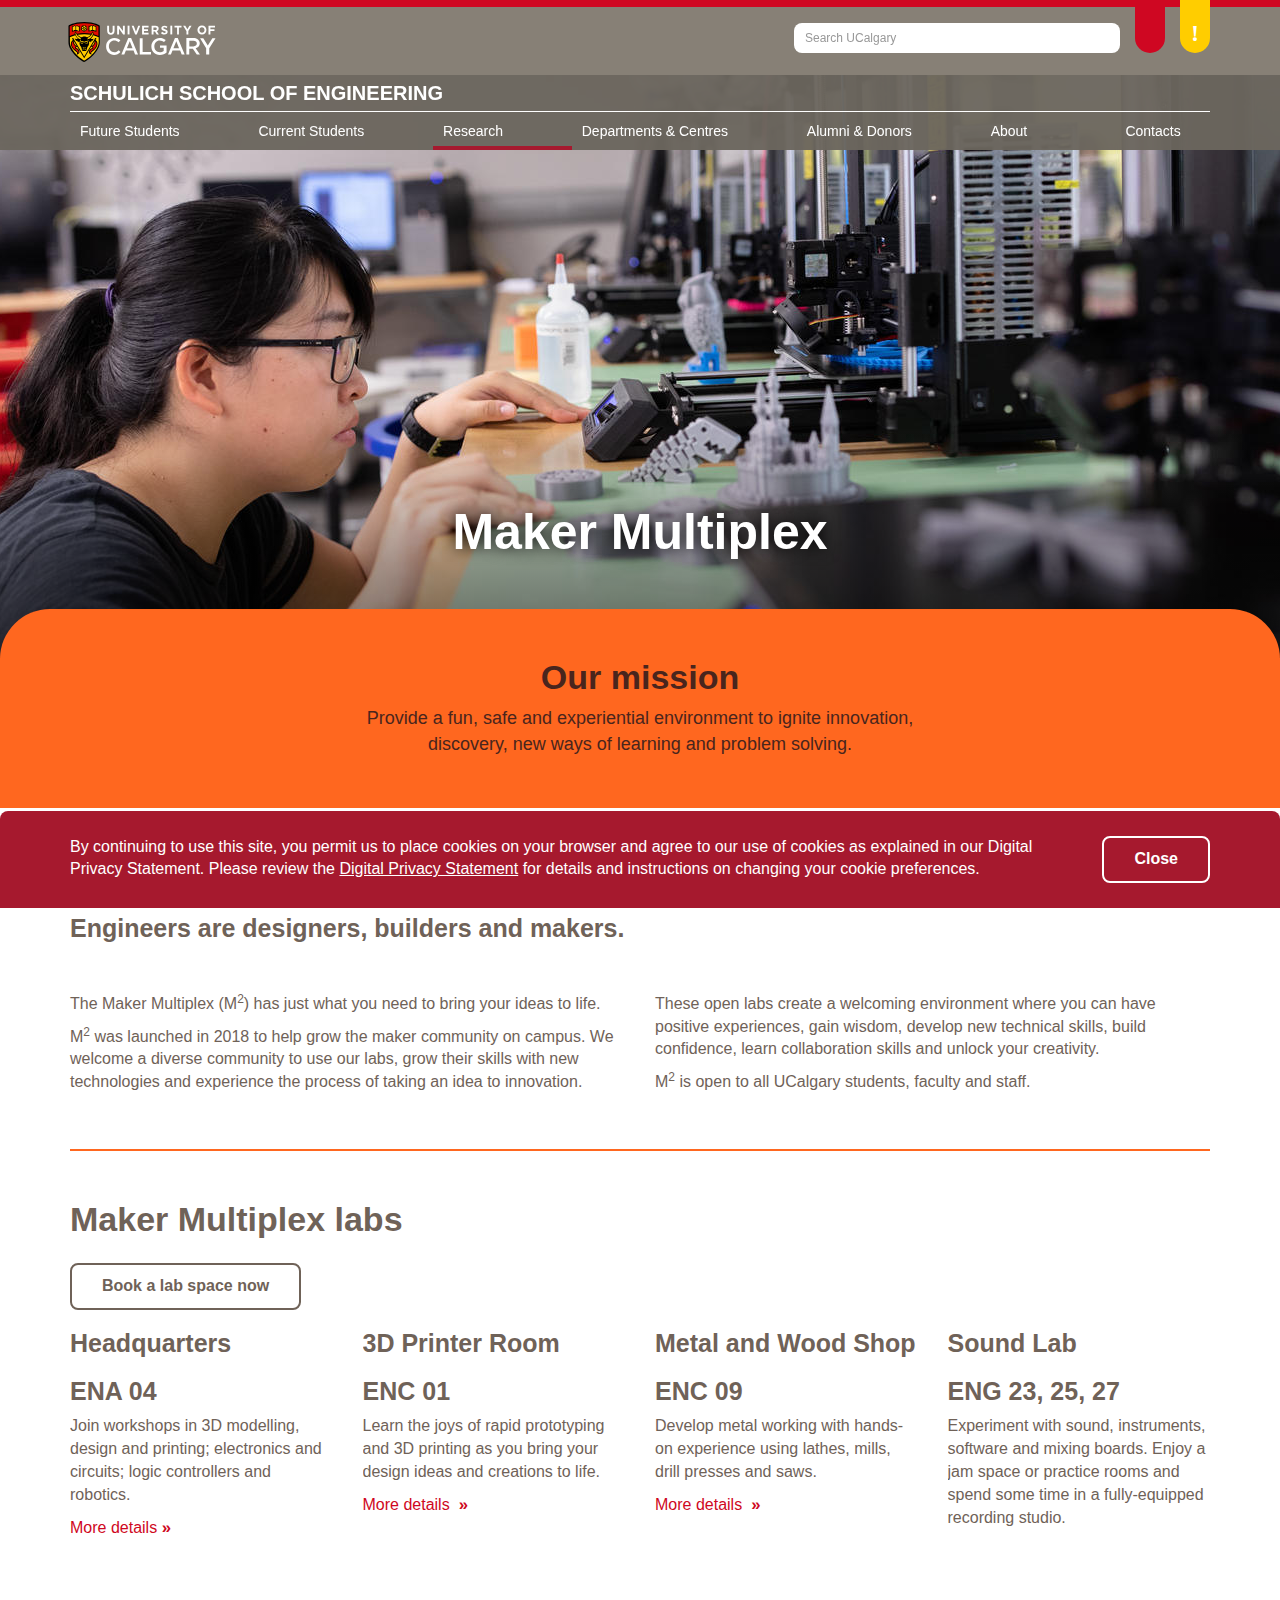
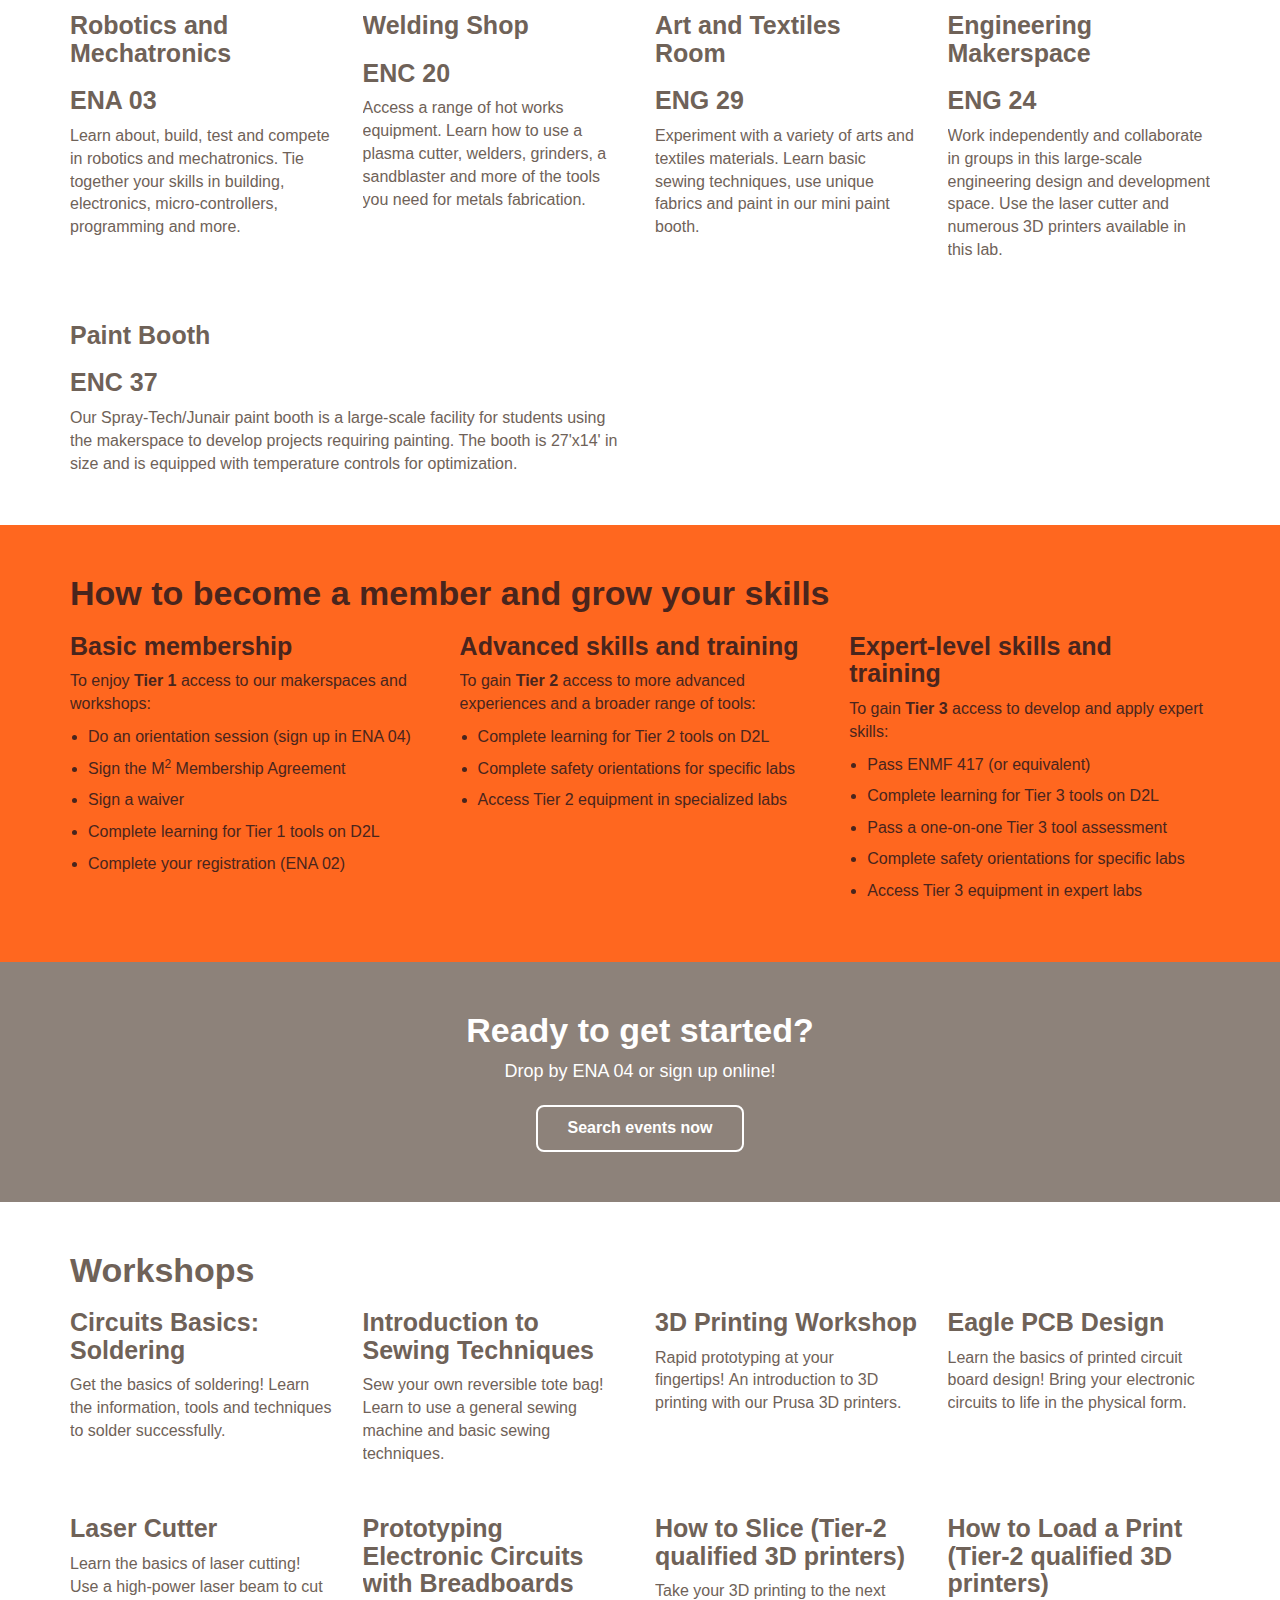
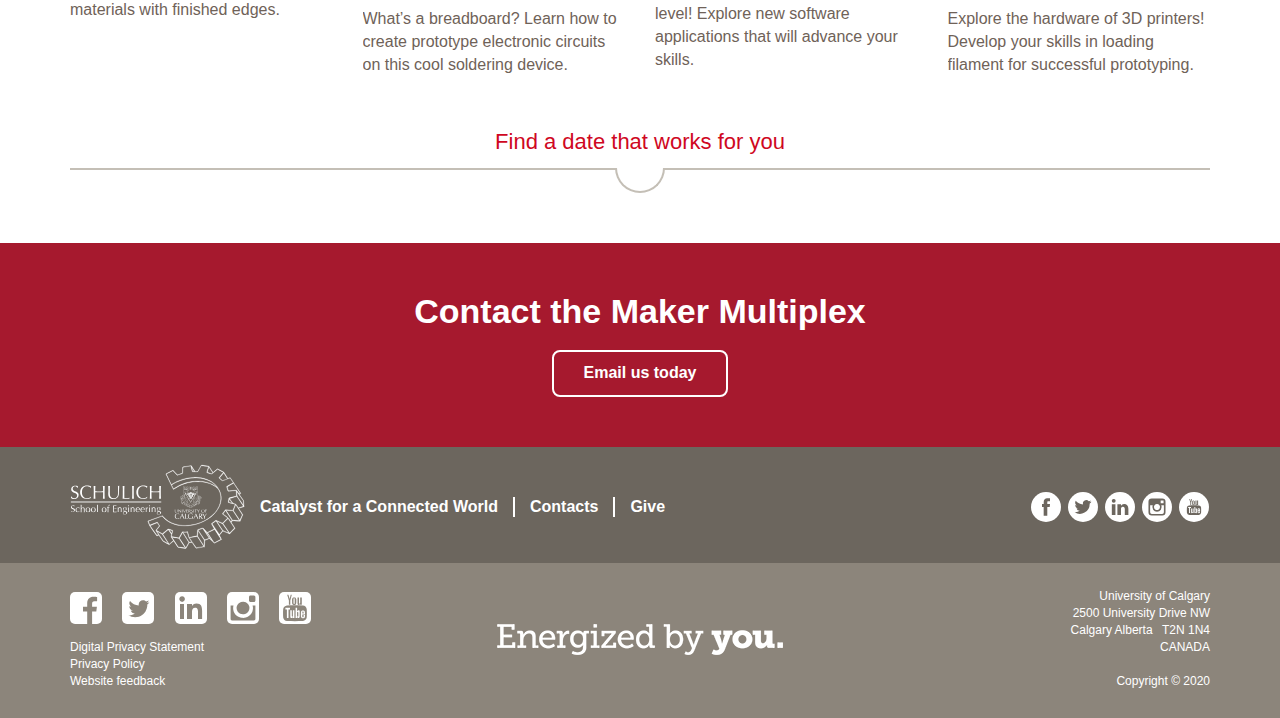
==== commit 07233121: "Update index.html" ====
--- a/index.html
+++ b/index.html
@@ -3528,7 +3528,8 @@
       <div class="container">
                   <div class="row header">
             <div class="col-sm-12">
-                              <h2>Maker Multiplex labs </h2>
+                              <h2>Maker Multiplex labs</h2>
+<a href="https://schulich-makerspace.libcal.com/spaces?lid=2094" class="btn btn-default btn-ghost">Book a lab space now</a>
                             
             </div>
           </div>
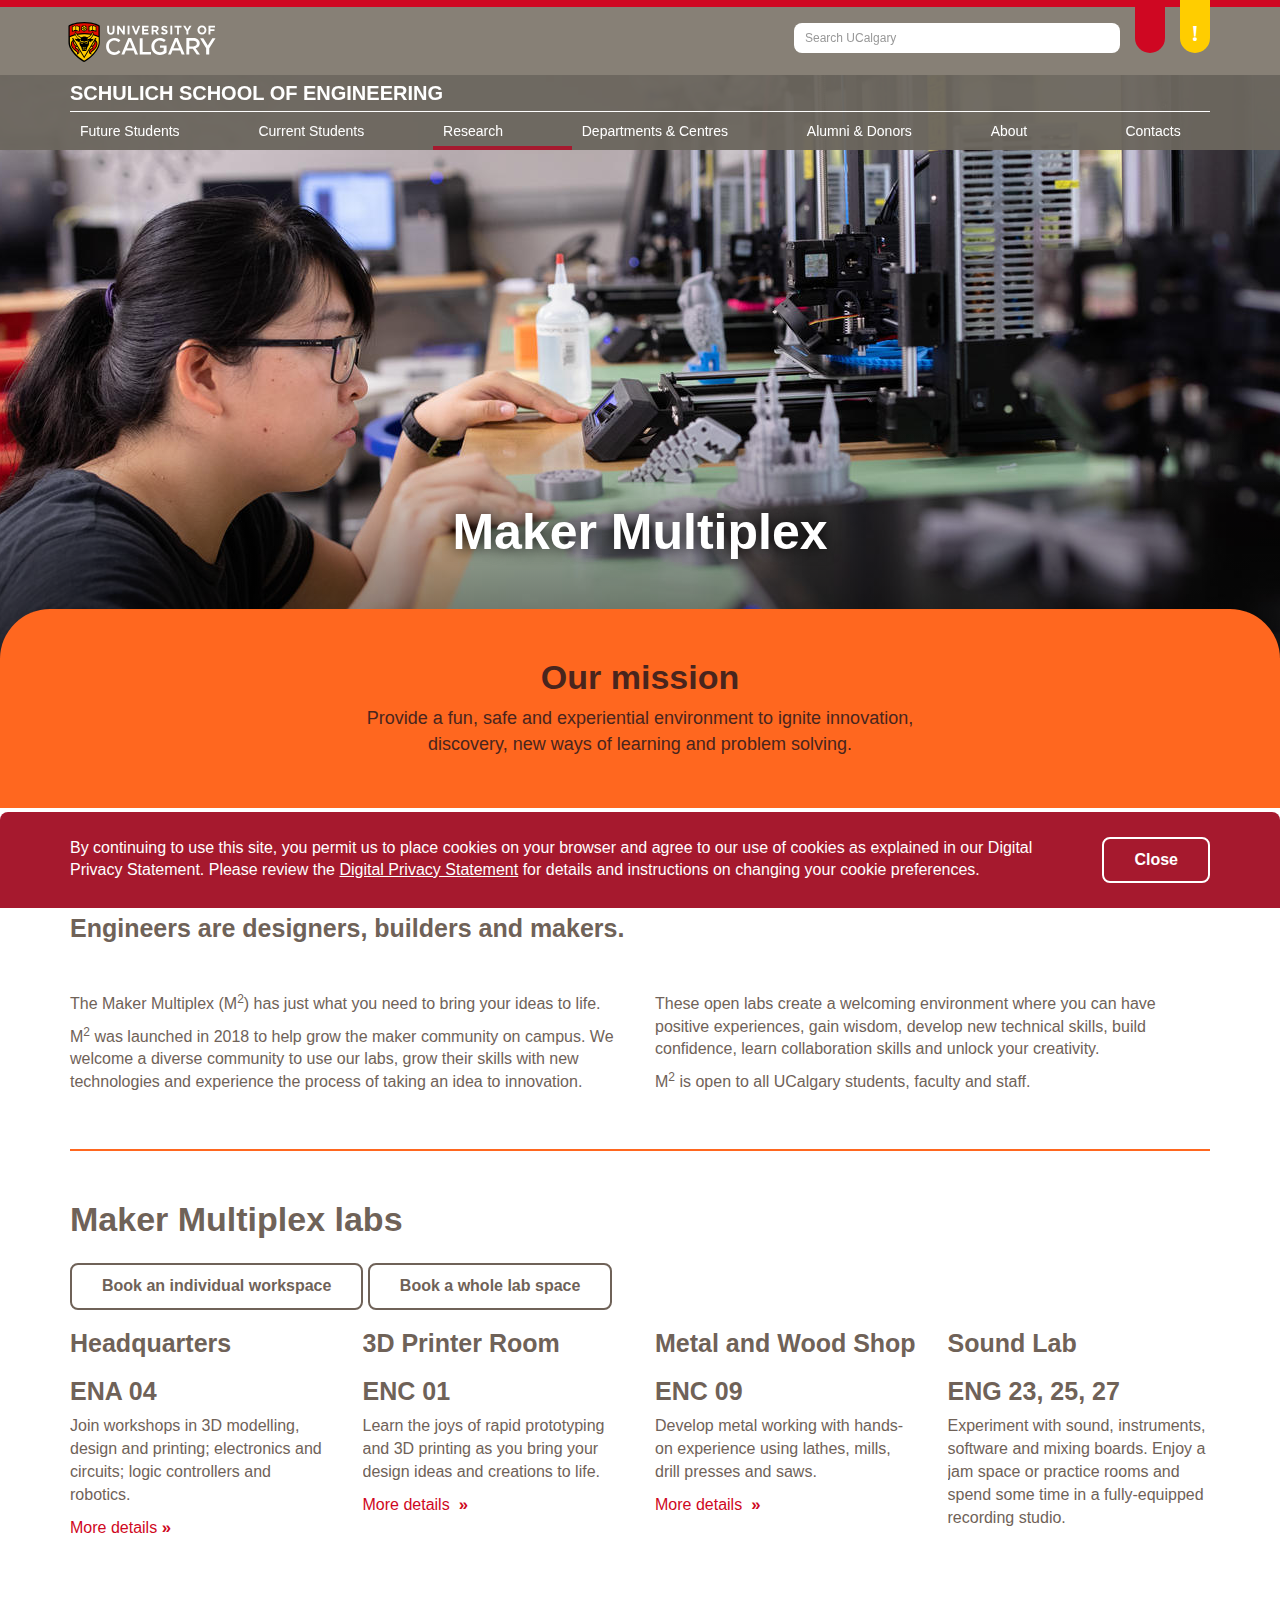
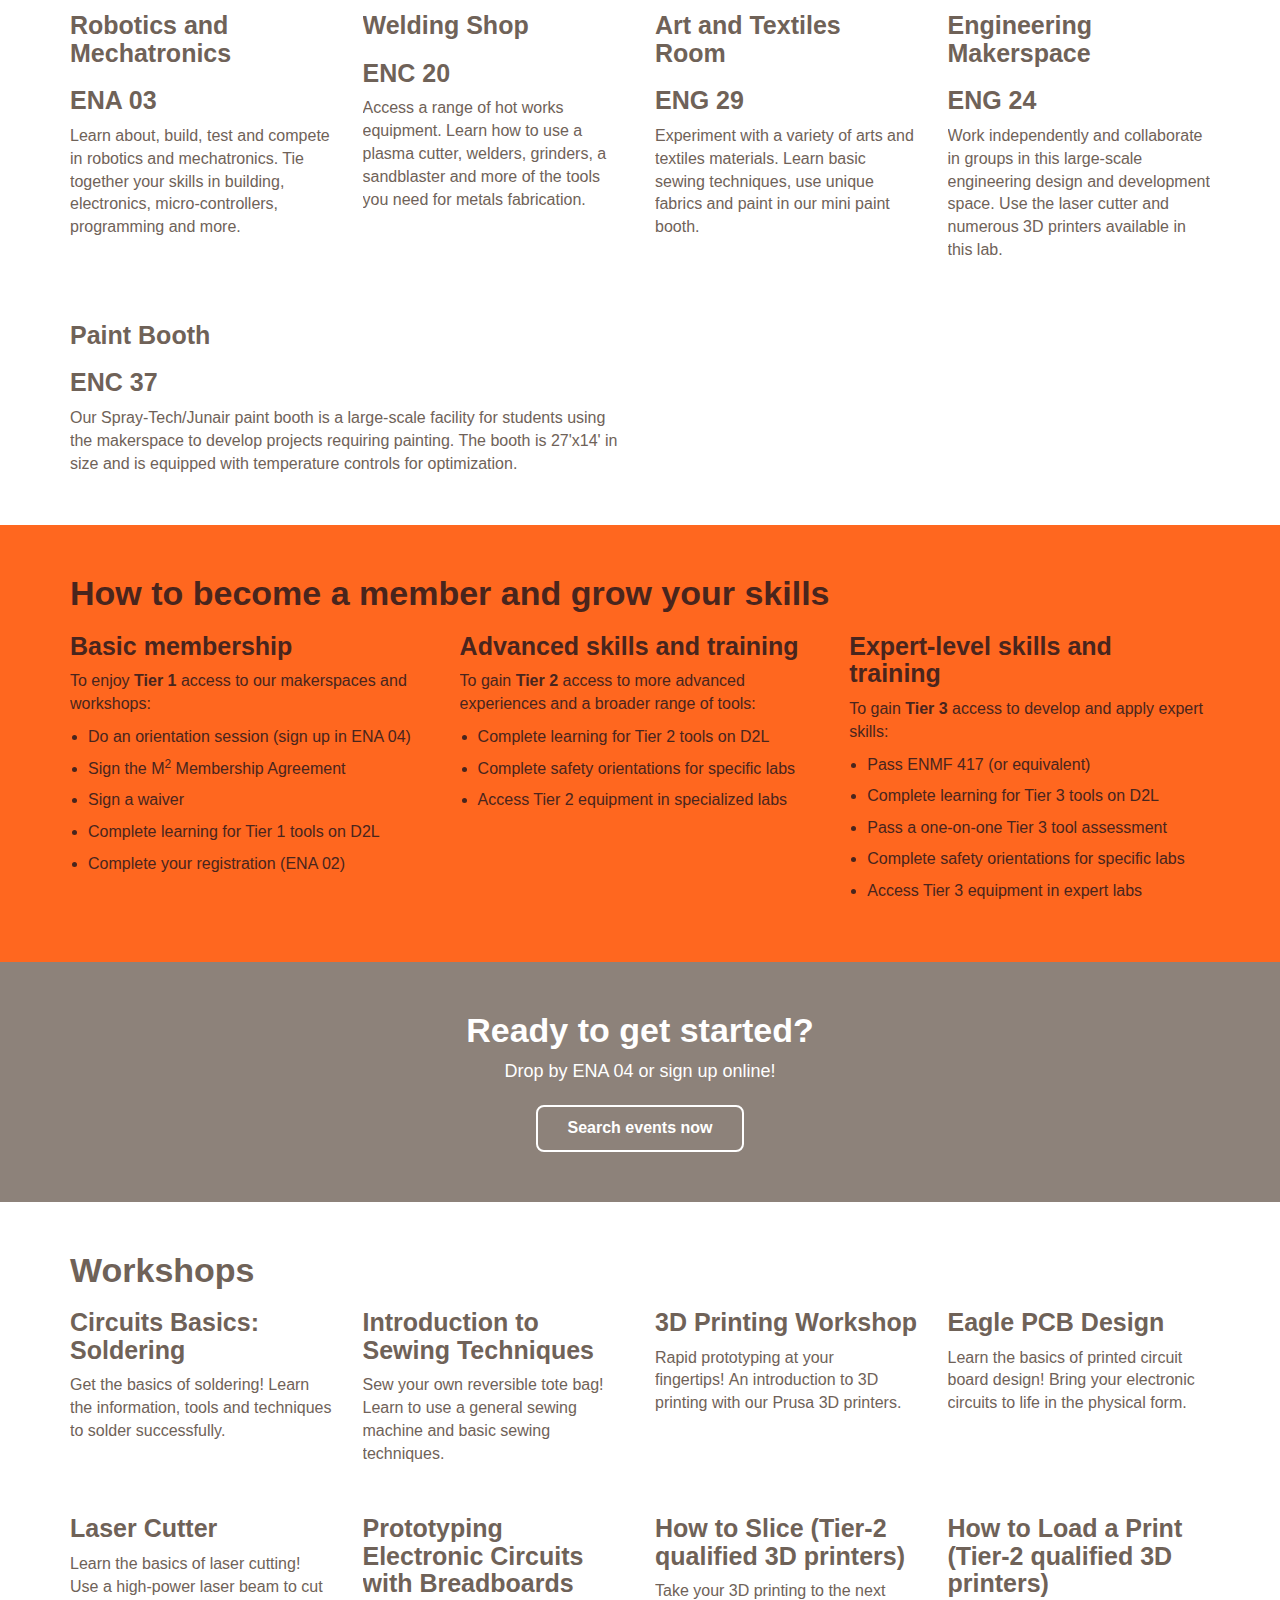
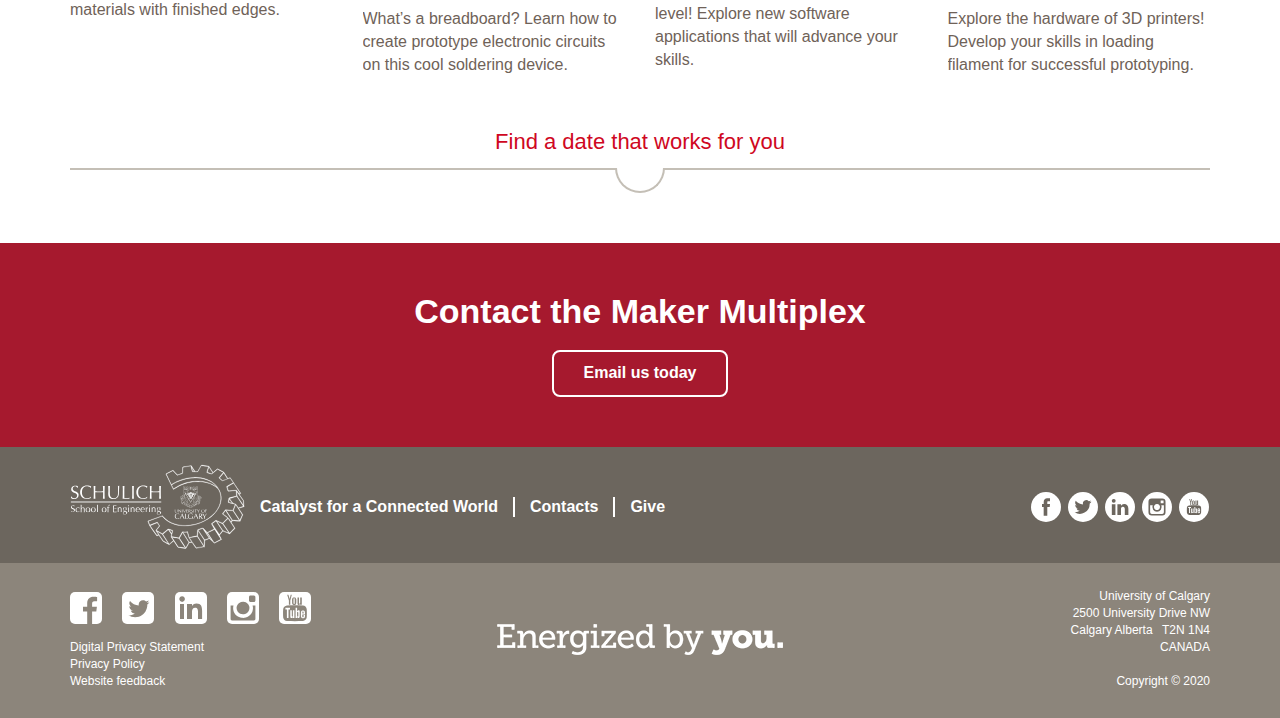
==== commit 07d87570: "Update index.html" ====
--- a/index.html
+++ b/index.html
@@ -3529,7 +3529,8 @@
                   <div class="row header">
             <div class="col-sm-12">
                               <h2>Maker Multiplex labs</h2>
-<a href="https://schulich-makerspace.libcal.com/spaces?lid=2094" class="btn btn-default btn-ghost">Book a lab space now</a>
+<a href="https://schulich-makerspace.libcal.com/seats?lid=2094" class="btn btn-default btn-ghost">Book an individual workspace</a> 
+<a href="https://schulich-makerspace.libcal.com/spaces?lid=2094" class="btn btn-default btn-ghost">Book a whole lab space</a>
                             
             </div>
           </div>
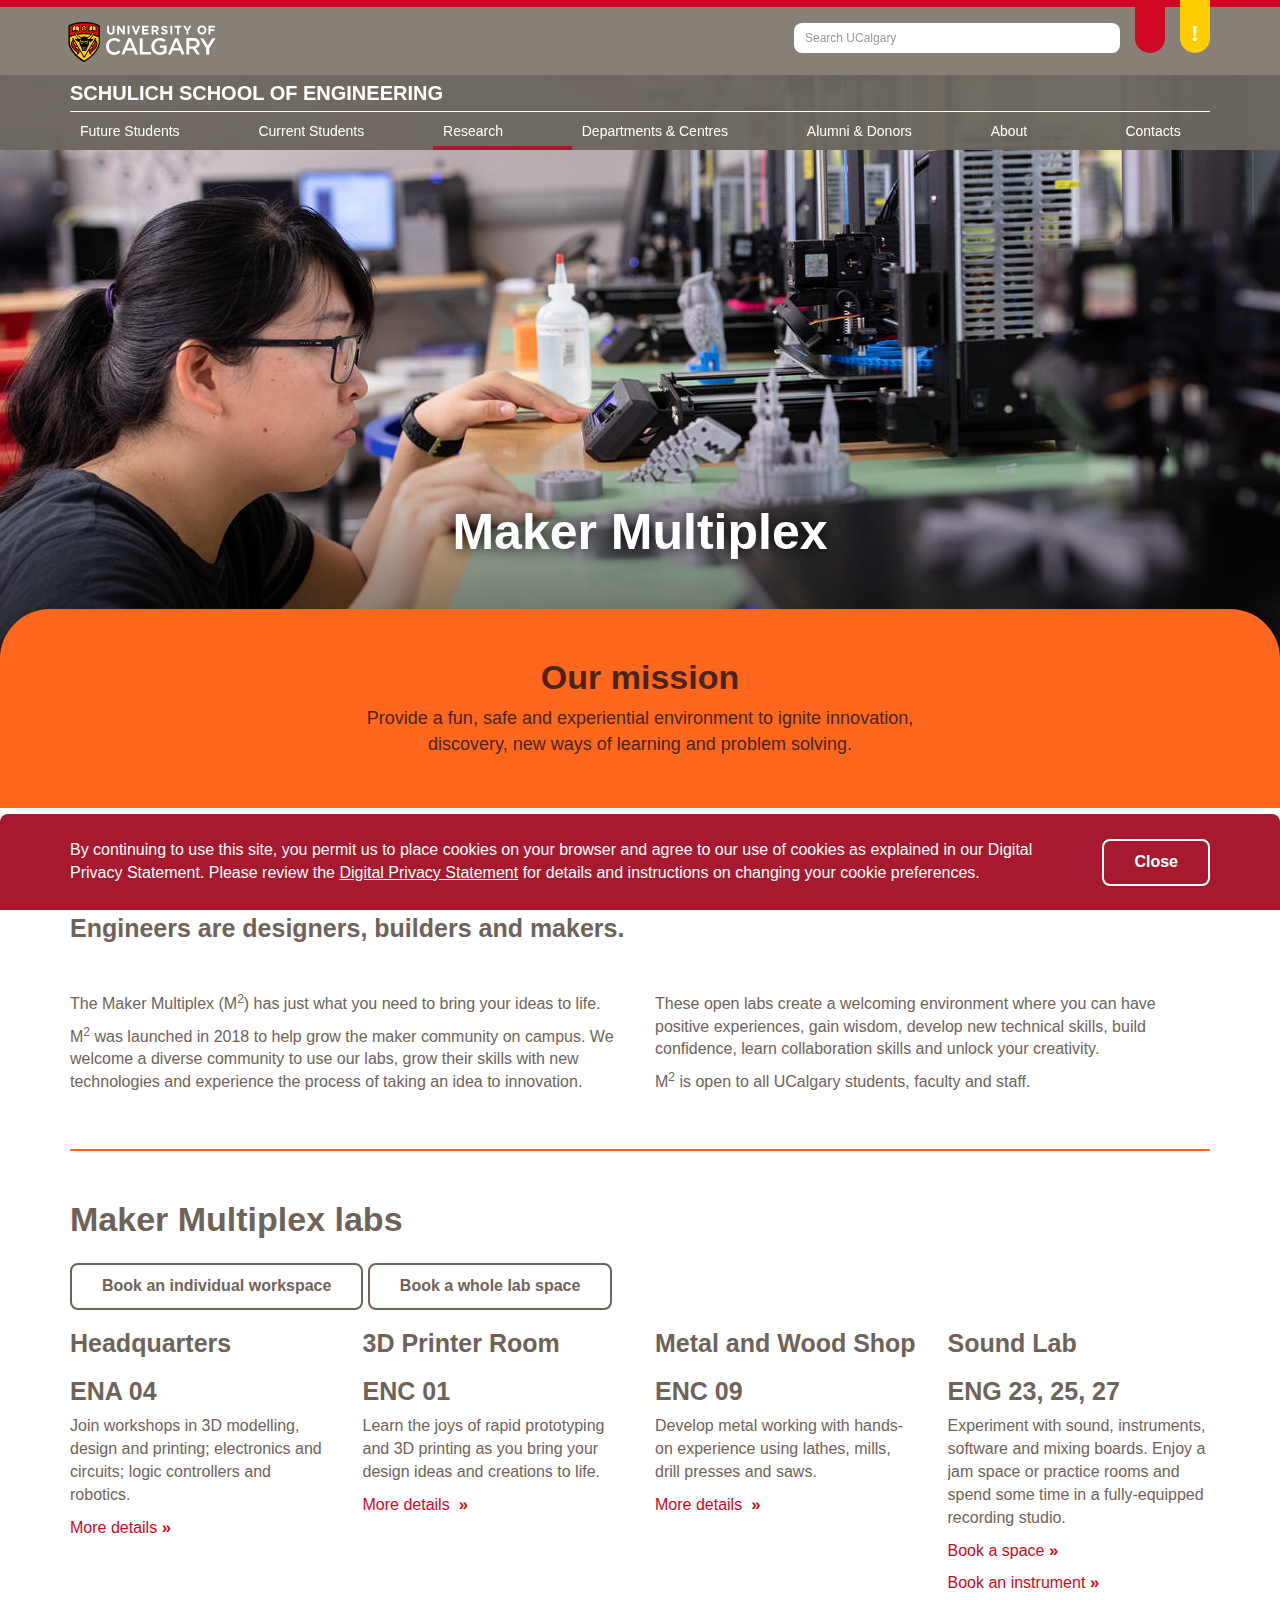
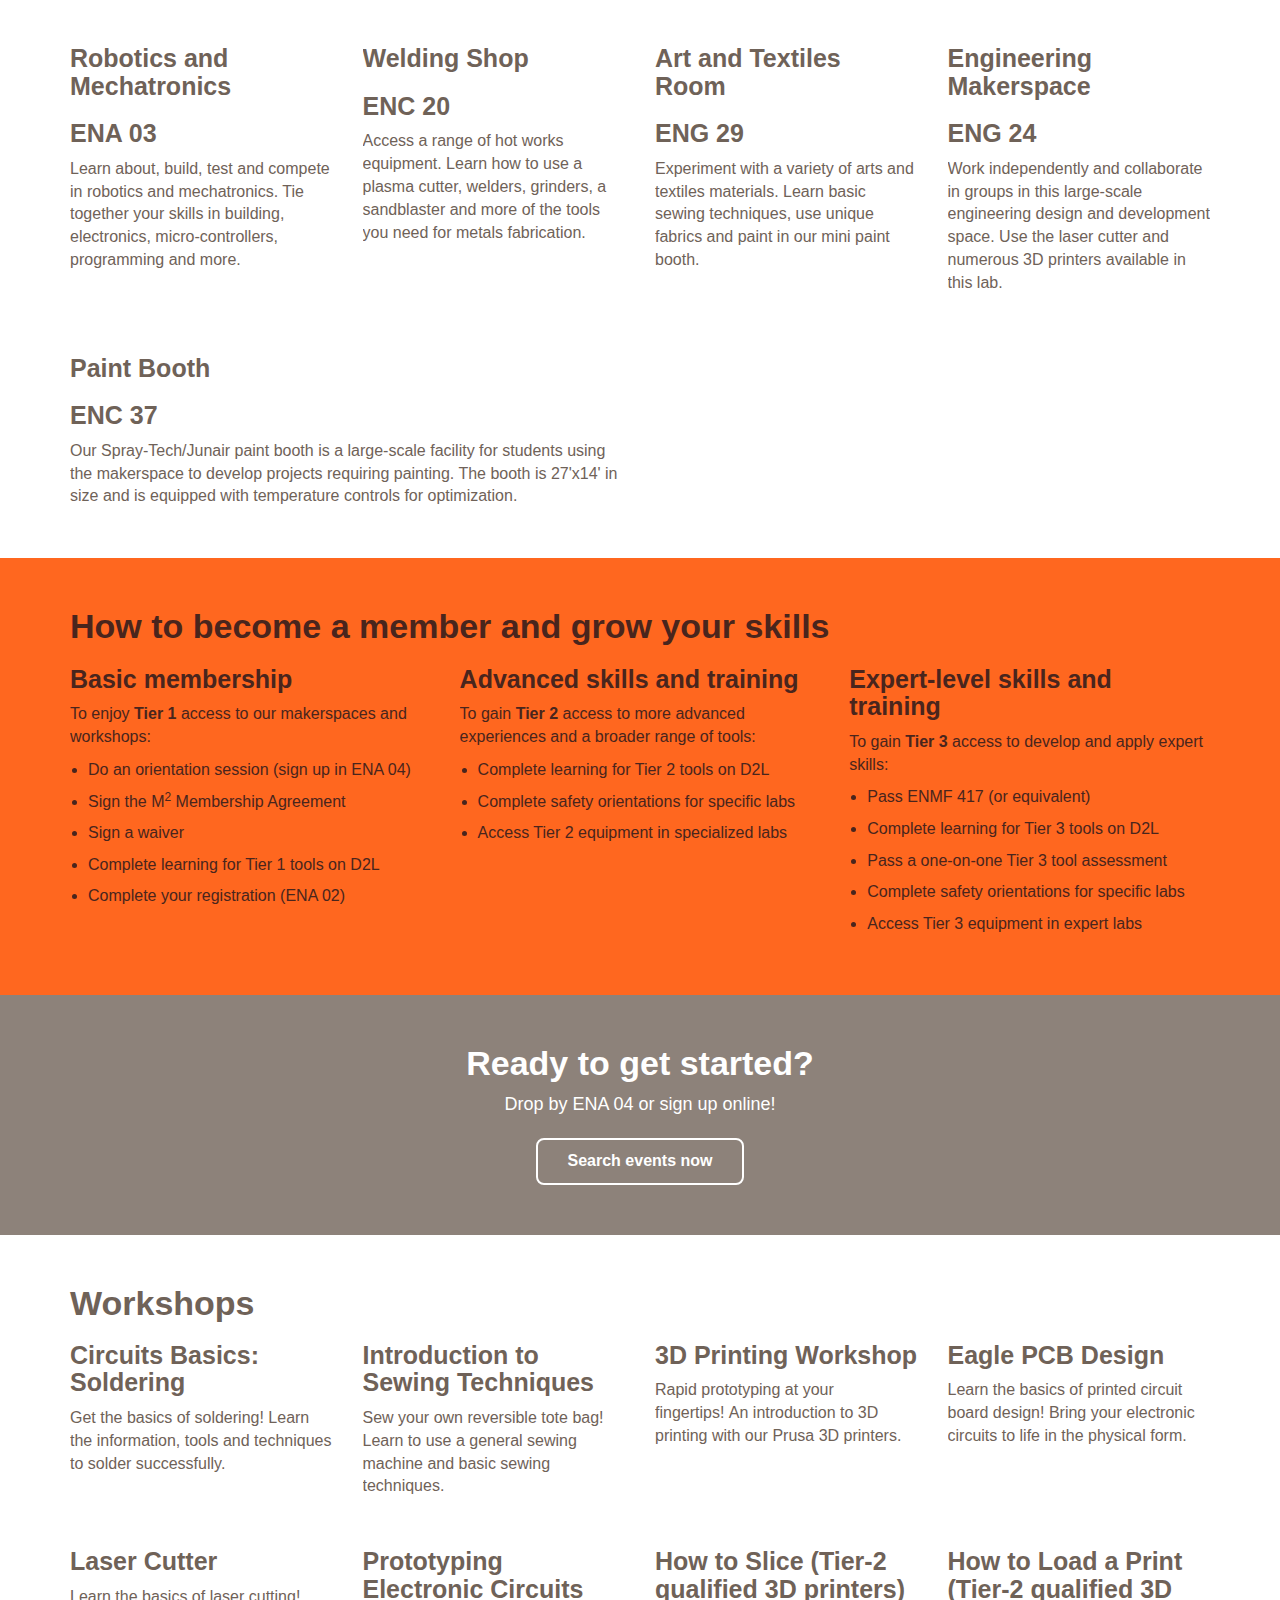
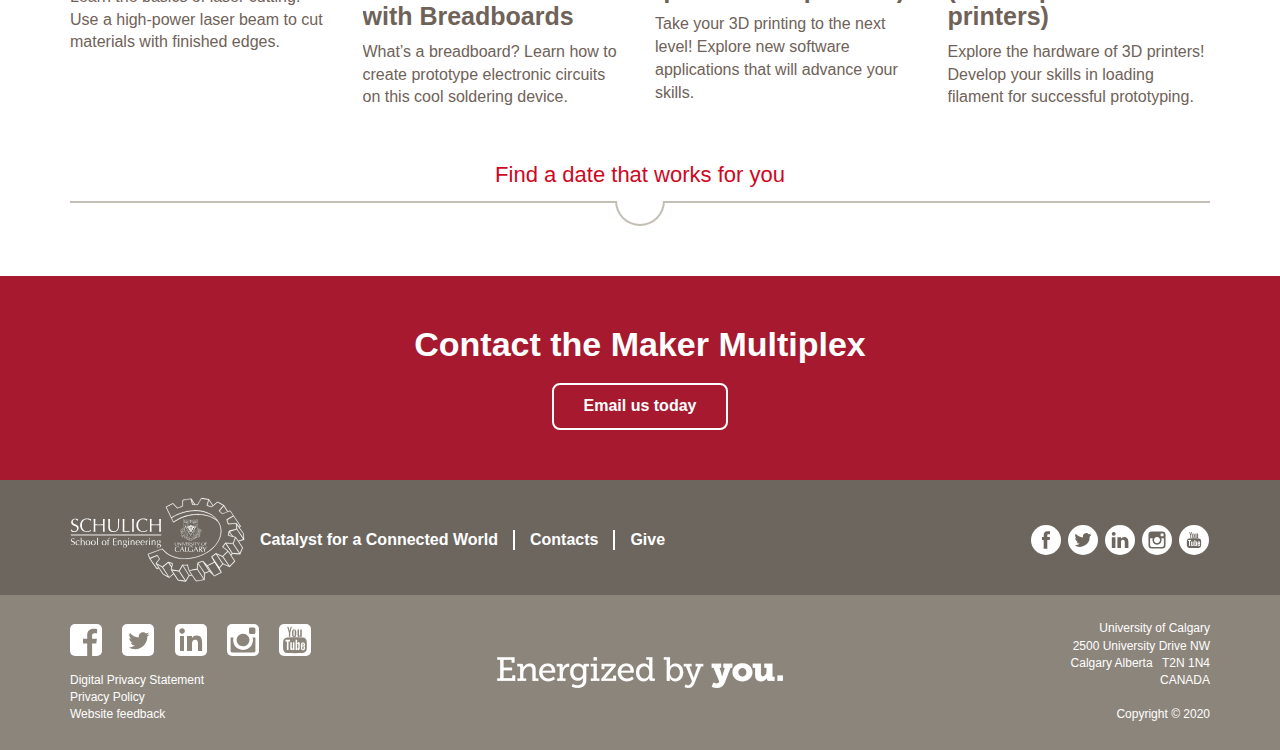
==== commit b32dad0f: "Update index.html" ====
--- a/index.html
+++ b/index.html
@@ -3571,7 +3571,11 @@
 
 <p>Experiment with sound, instruments, software and mixing boards. Enjoy a jam space or practice rooms and spend some time in a fully-equipped recording studio.</p>
 
-<p>&nbsp;</p>
+<p><a href="https://schulich-makerspace.libcal.com/reserve/sound" class="read-more">Book a space</a></p>
+<p><a href="https://schulich-makerspace.libcal.com/reserve/musical" class="read-more">Book an instrument</a>
+</p>
+
+
                                           </div>
                   </div>
                               </div>
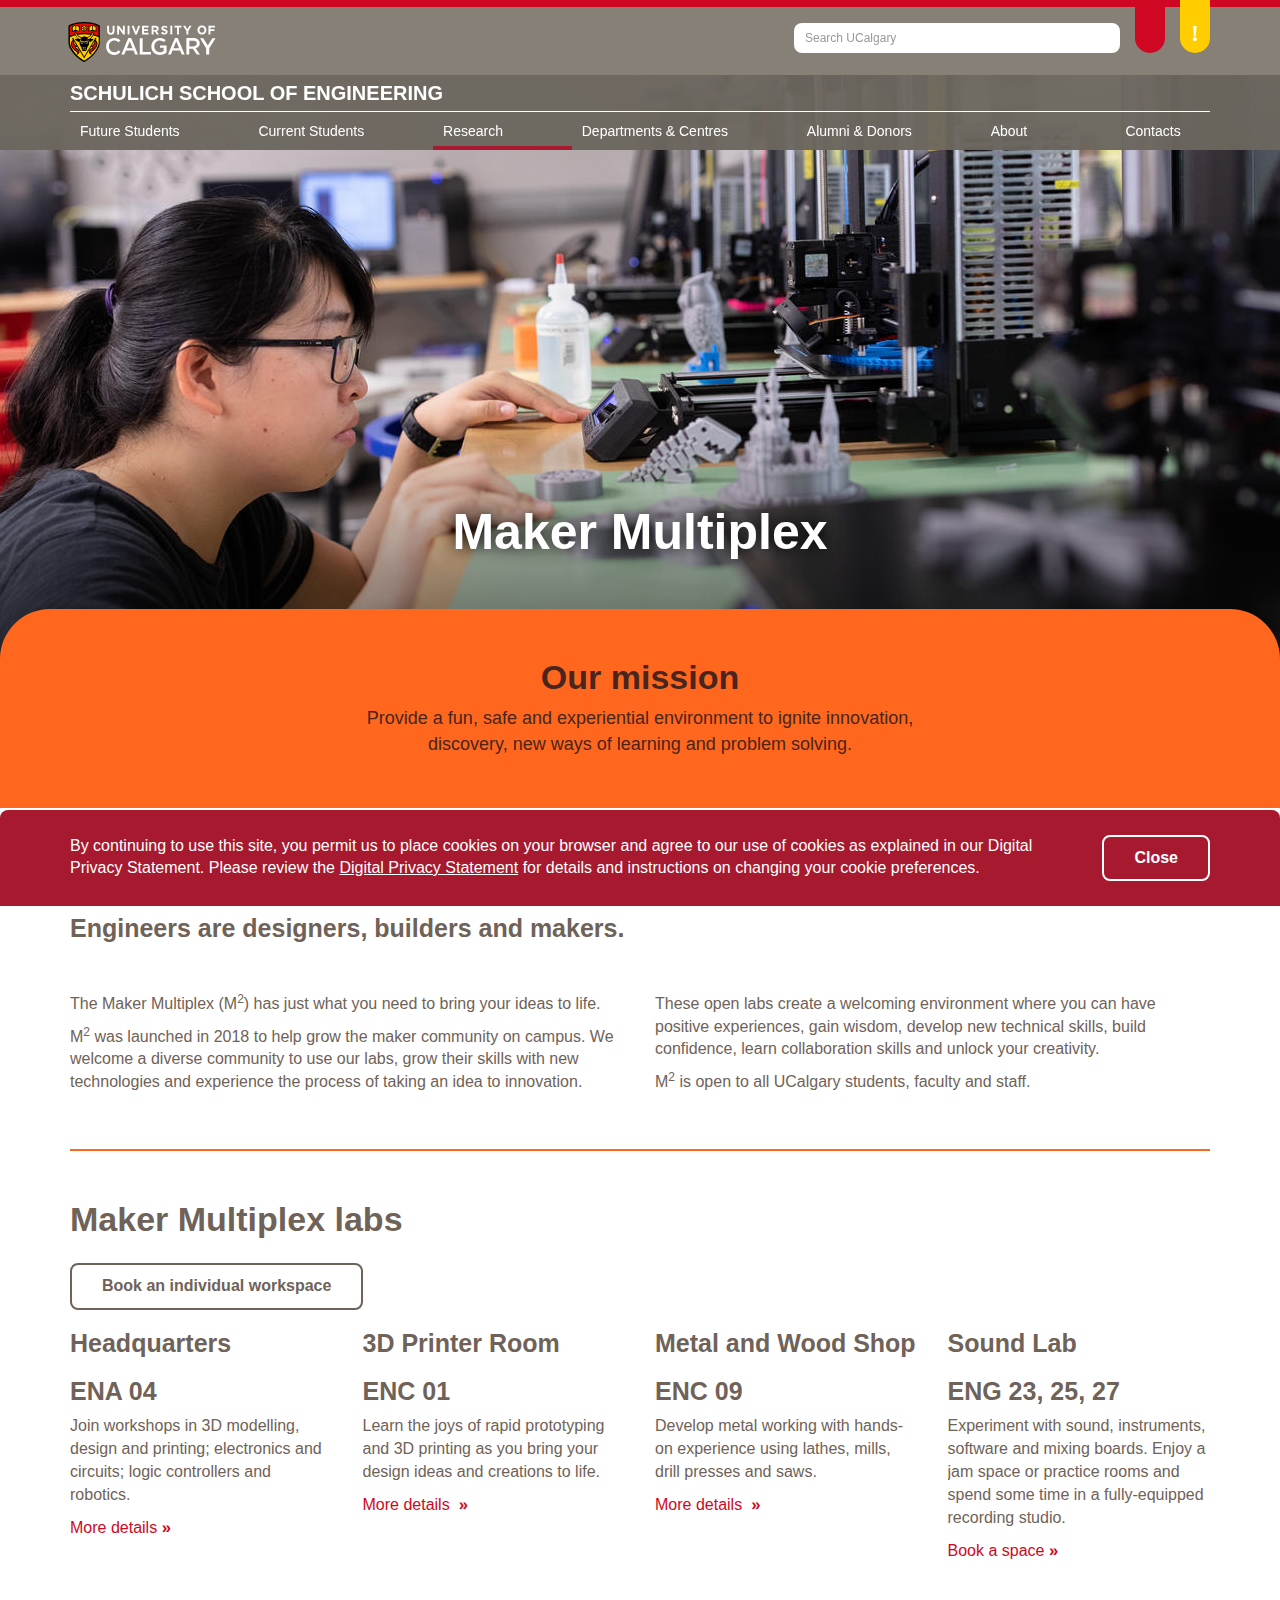
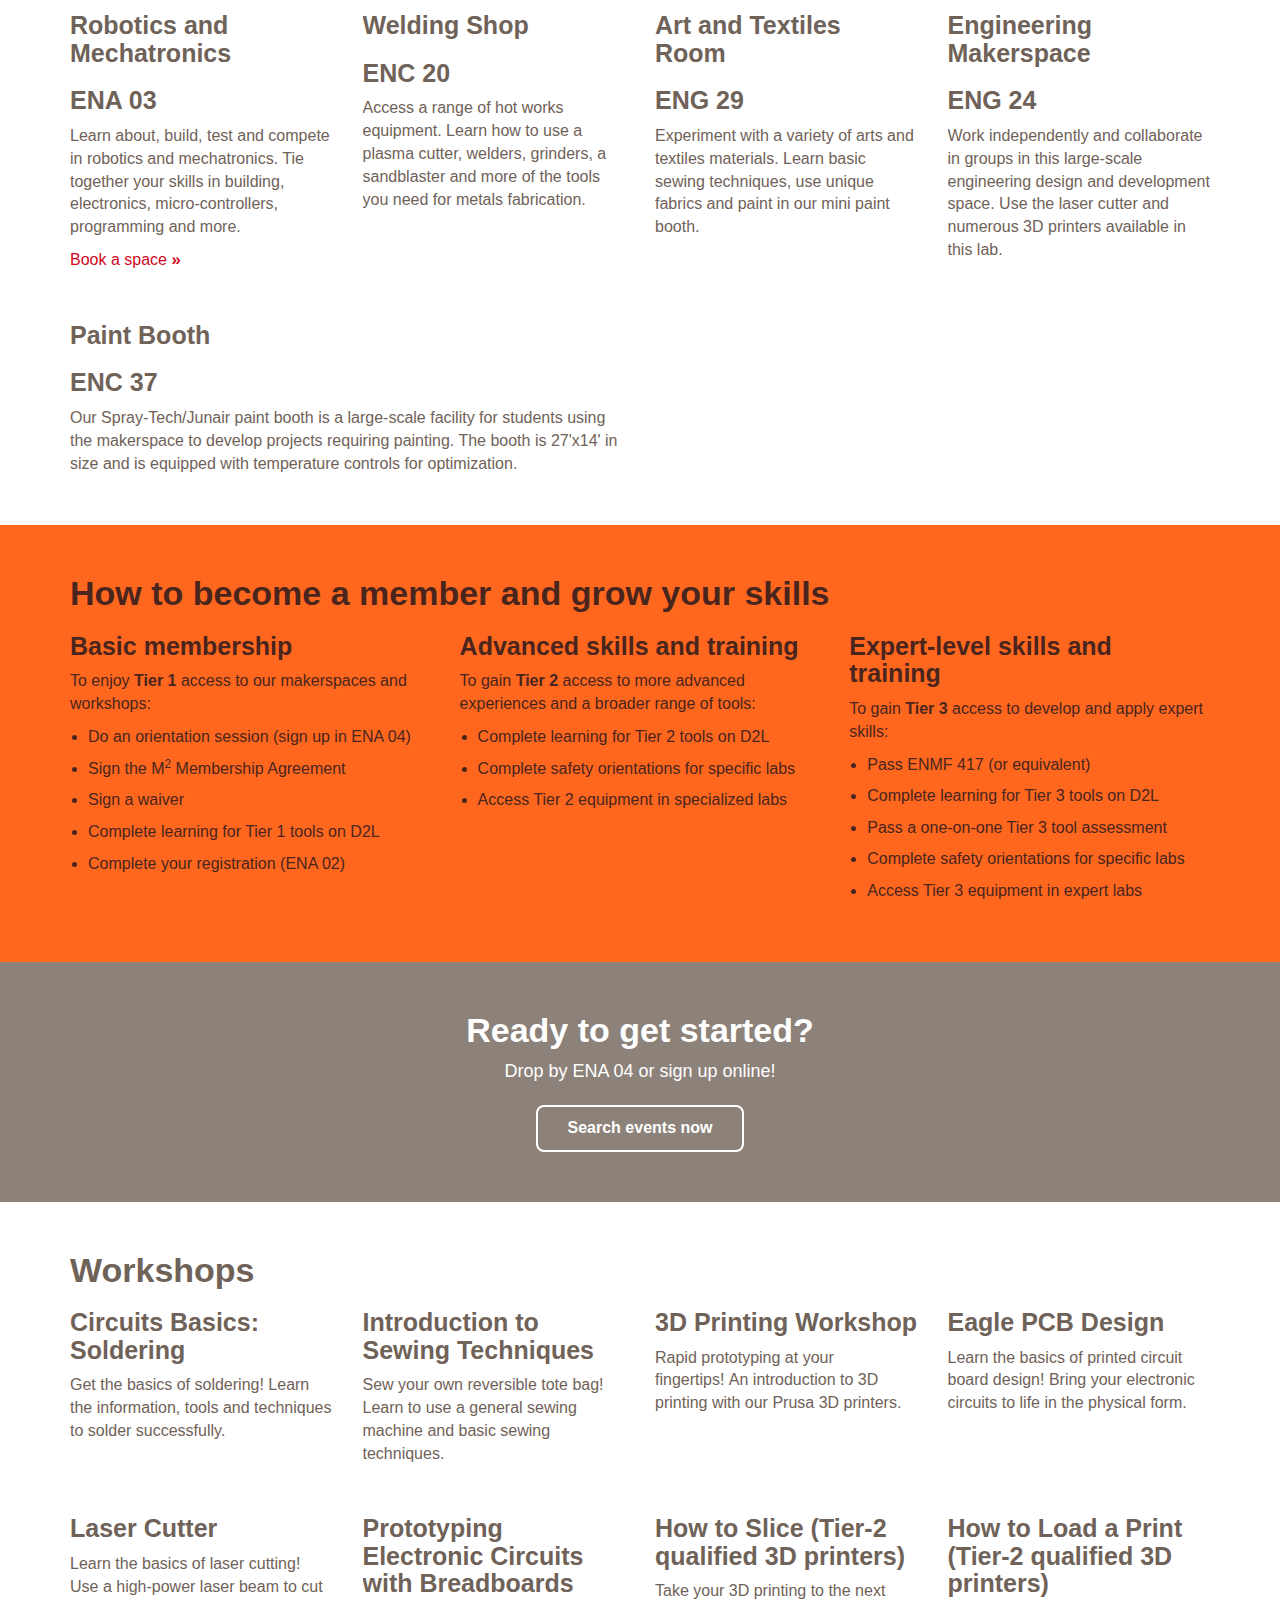
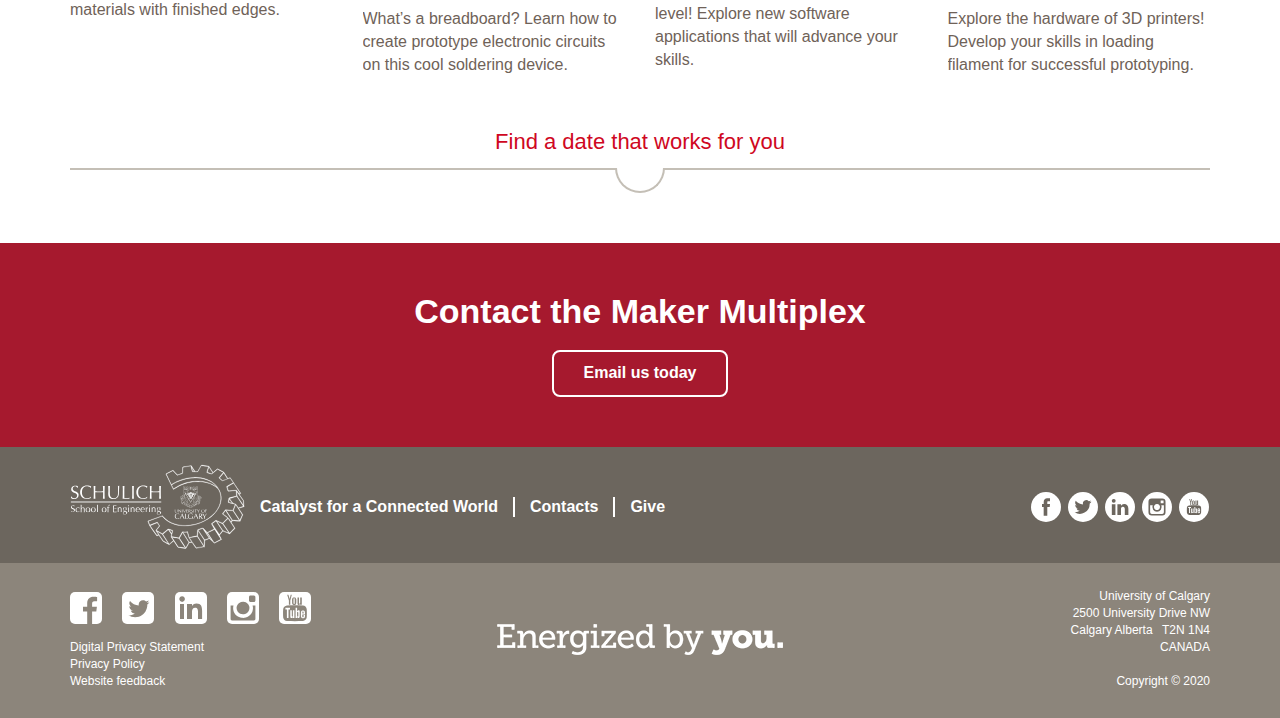
==== commit f22c3728: "Update index.html" ====
--- a/index.html
+++ b/index.html
@@ -3529,8 +3529,7 @@
                   <div class="row header">
             <div class="col-sm-12">
                               <h2>Maker Multiplex labs</h2>
-<a href="https://schulich-makerspace.libcal.com/seats?lid=2094" class="btn btn-default btn-ghost">Book an individual workspace</a> 
-<a href="https://schulich-makerspace.libcal.com/spaces?lid=2094" class="btn btn-default btn-ghost">Book a whole lab space</a>
+<a href="https://schulich-makerspace.libcal.com" class="btn btn-default btn-ghost">Book an individual workspace</a> 
                             
             </div>
           </div>
@@ -3571,9 +3570,7 @@
 
 <p>Experiment with sound, instruments, software and mixing boards. Enjoy a jam space or practice rooms and spend some time in a fully-equipped recording studio.</p>
 
-<p><a href="https://schulich-makerspace.libcal.com/reserve/sound" class="read-more">Book a space</a></p>
-<p><a href="https://schulich-makerspace.libcal.com/reserve/musical" class="read-more">Book an instrument</a>
-</p>
+<p><a href="https://schulich-makerspace.libcal.com/reserve/music" class="read-more">Book a space</a></p>
 
 
                                           </div>
@@ -3610,7 +3607,8 @@
 
 <p>Learn about, build, test and compete in robotics and mechatronics. Tie together your skills in building, electronics, micro-controllers, programming and more.</p>
 
-<p>&nbsp;</p>
+<p><a href="https://schulich-makerspace.libcal.com/reserve/robotics" class="read-more">Book a space</a></p>
+
                                           </div>
                   </div>
                                   <div class="media more-info-item">
@@ -4255,4 +4253,4 @@
 
   <script type="text/javascript">window.NREUM||(NREUM={});NREUM.info={"beacon":"bam.nr-data.net","licenseKey":"2f1f7a5441","applicationID":"300377436","transactionName":"ZFQHZhNQDEoDUUdZDF0eJFEVWA1XTUJSVwZsUgRRCVQ=","queueTime":0,"applicationTime":27,"atts":"SBMEEFtKH0Q=","errorBeacon":"bam.nr-data.net","agent":""}</script>
 
-<div id="cboxOverlay" style="display: none;"></div><div id="colorbox" class="" role="dialog" tabindex="-1" style="display: none;"><div id="cboxWrapper"><div><div id="cboxTopLeft" style="float: left;"></div><div id="cboxTopCenter" style="float: left;"></div><div id="cboxTopRight" style="float: left;"></div></div><div style="clear: left;"><div id="cboxMiddleLeft" style="float: left;"></div><div id="cboxContent" style="float: left;"><div id="cboxTitle" style="float: left;"></div><div id="cboxCurrent" style="float: left;"></div><button type="button" id="cboxPrevious"></button><button type="button" id="cboxNext"></button><button type="button" id="cboxSlideshow"></button><div id="cboxLoadingOverlay" style="float: left;"></div><div id="cboxLoadingGraphic" style="float: left;"></div></div><div id="cboxMiddleRight" style="float: left;"></div></div><div style="clear: left;"><div id="cboxBottomLeft" style="float: left;"></div><div id="cboxBottomCenter" style="float: left;"></div><div id="cboxBottomRight" style="float: left;"></div></div></div><div style="position: absolute; width: 9999px; visibility: hidden; display: none; max-width: none;"></div></div></body></html>+<div id="cboxOverlay" style="display: none;"></div><div id="colorbox" class="" role="dialog" tabindex="-1" style="display: none;"><div id="cboxWrapper"><div><div id="cboxTopLeft" style="float: left;"></div><div id="cboxTopCenter" style="float: left;"></div><div id="cboxTopRight" style="float: left;"></div></div><div style="clear: left;"><div id="cboxMiddleLeft" style="float: left;"></div><div id="cboxContent" style="float: left;"><div id="cboxTitle" style="float: left;"></div><div id="cboxCurrent" style="float: left;"></div><button type="button" id="cboxPrevious"></button><button type="button" id="cboxNext"></button><button type="button" id="cboxSlideshow"></button><div id="cboxLoadingOverlay" style="float: left;"></div><div id="cboxLoadingGraphic" style="float: left;"></div></div><div id="cboxMiddleRight" style="float: left;"></div></div><div style="clear: left;"><div id="cboxBottomLeft" style="float: left;"></div><div id="cboxBottomCenter" style="float: left;"></div><div id="cboxBottomRight" style="float: left;"></div></div></div><div style="position: absolute; width: 9999px; visibility: hidden; display: none; max-width: none;"></div></div></body></html>
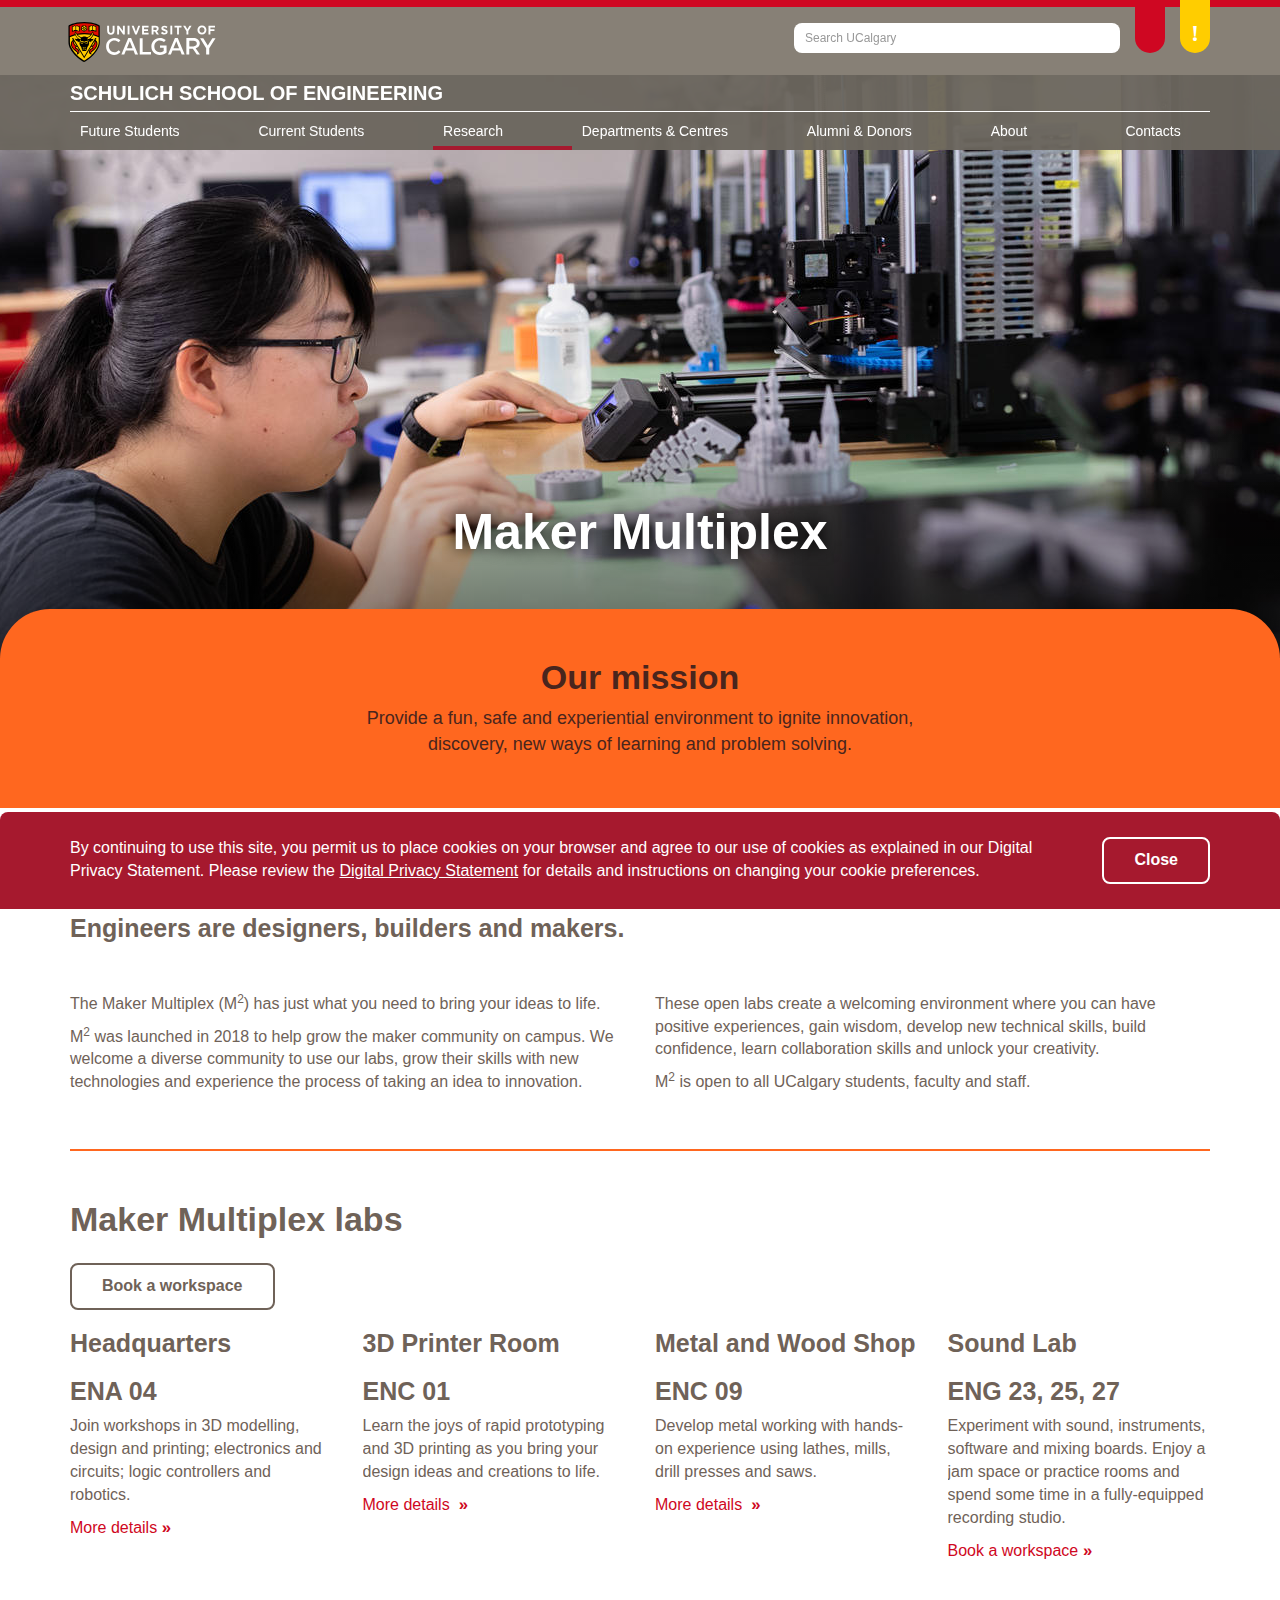
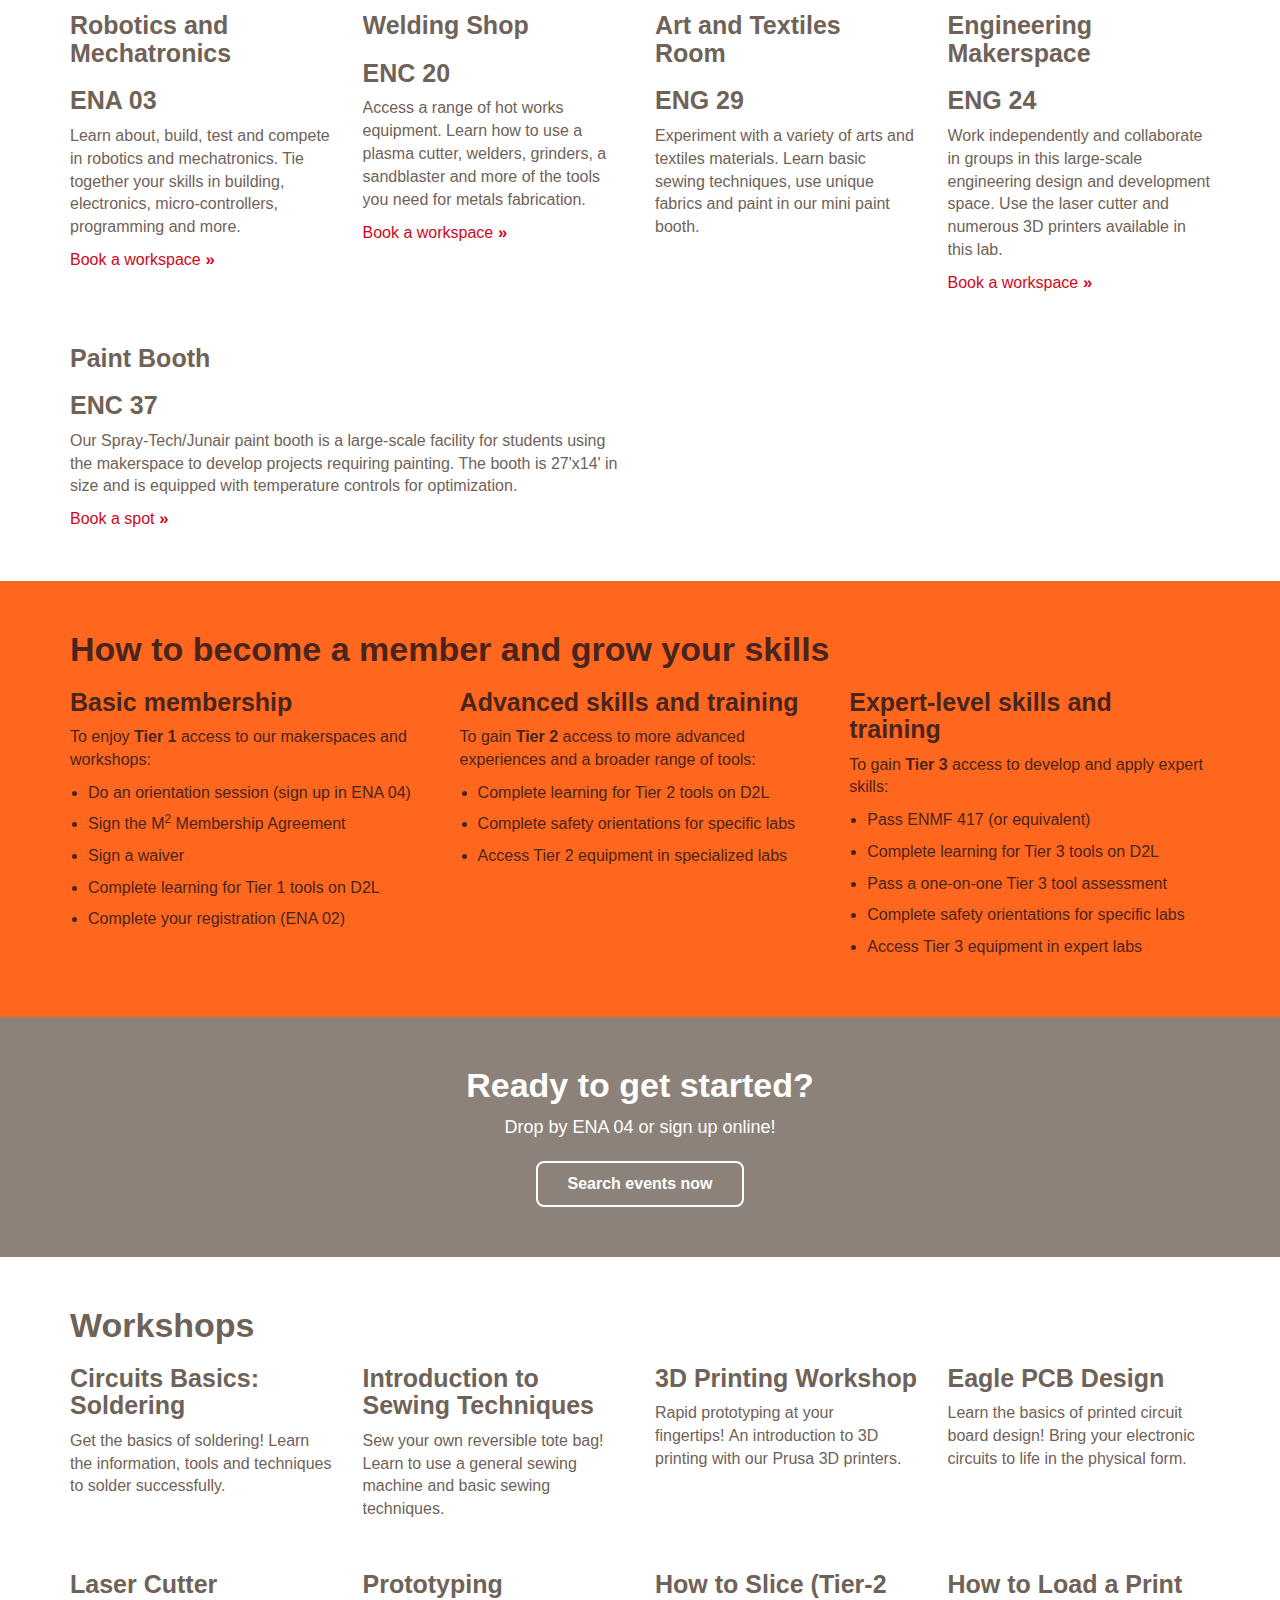
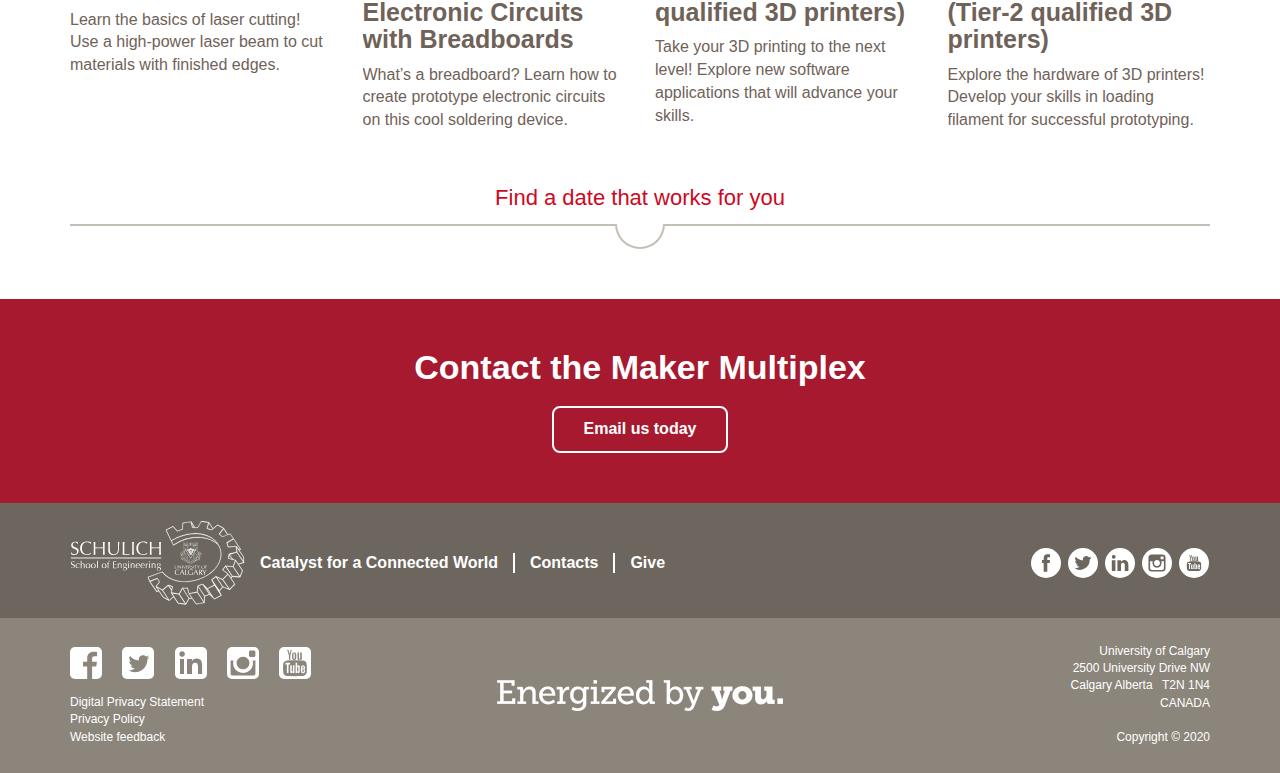
==== commit ea68571a: "Update index.html" ====
--- a/index.html
+++ b/index.html
@@ -3529,7 +3529,7 @@
                   <div class="row header">
             <div class="col-sm-12">
                               <h2>Maker Multiplex labs</h2>
-<a href="https://schulich-makerspace.libcal.com" class="btn btn-default btn-ghost">Book an individual workspace</a> 
+<a href="https://schulich-makerspace.libcal.com" class="btn btn-default btn-ghost">Book a workspace</a> 
                             
             </div>
           </div>
@@ -3570,7 +3570,7 @@
 
 <p>Experiment with sound, instruments, software and mixing boards. Enjoy a jam space or practice rooms and spend some time in a fully-equipped recording studio.</p>
 
-<p><a href="https://schulich-makerspace.libcal.com/reserve/music" class="read-more">Book a space</a></p>
+<p><a href="https://schulich-makerspace.libcal.com/reserve/music" class="read-more">Book a workspace</a></p>
 
 
                                           </div>
@@ -3607,7 +3607,7 @@
 
 <p>Learn about, build, test and compete in robotics and mechatronics. Tie together your skills in building, electronics, micro-controllers, programming and more.</p>
 
-<p><a href="https://schulich-makerspace.libcal.com/reserve/robotics" class="read-more">Book a space</a></p>
+<p><a href="https://schulich-makerspace.libcal.com/reserve/robotics" class="read-more">Book a workspace</a></p>
 
                                           </div>
                   </div>
@@ -3617,6 +3617,8 @@
                                             <h3>ENC 20</h3>
 
 <p>Access a range of hot works equipment. Learn how to use a plasma cutter, welders, grinders, a sandblaster and more of the tools you need for metals&nbsp;fabrication.</p>
+
+<p><a href="https://schulich-makerspace.libcal.com/reserve/welding" class="read-more">Book a workspace</a></p>
                                           </div>
                   </div>
                                   <div class="media more-info-item">
@@ -3633,6 +3635,7 @@
                                             <h3>ENG 24</h3>
 
 <p>Work independently and collaborate in groups in this large-scale engineering design and development space. Use the laser cutter and numerous 3D printers available in this lab.</p>
+<p><a href="https://schulich-makerspace.libcal.com/reserve/engineering" class="read-more">Book a workspace</a></p>
                                           </div>
                   </div>
                               </div>
@@ -3666,6 +3669,7 @@
                                             <h3>ENC 37</h3>
 
 <p>Our Spray-Tech/Junair paint booth is a large-scale facility for students using the makerspace to develop projects requiring painting. The booth is 27'x14' in size and is equipped with temperature controls for optimization.</p>
+<p><a href="https://schulich-makerspace.libcal.com/reserve/paint" class="read-more">Book a spot</a></p>
                                           </div>
                   </div>
                               </div>
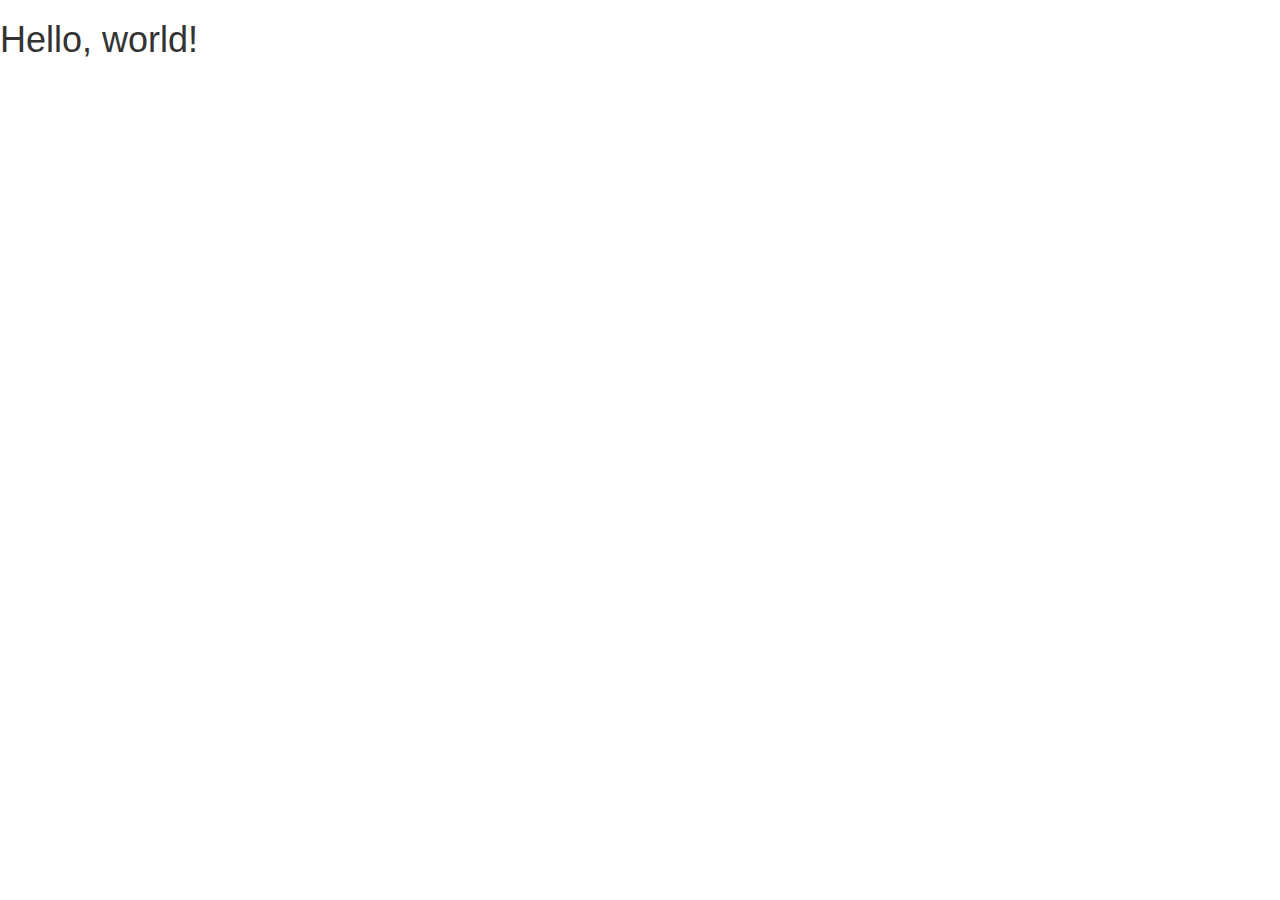
==== commit ab3f489a: "bootstrap-test" ====
--- a/index.html
+++ b/index.html
@@ -1,4260 +1,29 @@
 <!DOCTYPE html>
-<!-- saved from url=(0086)https://schulich.ucalgary.ca/research/technical-resources-and-services/maker-multiplex -->
-<html lang="en" dir="ltr" prefix="content: http://purl.org/rss/1.0/modules/content/  dc: http://purl.org/dc/terms/  foaf: http://xmlns.com/foaf/0.1/  og: http://ogp.me/ns#  rdfs: http://www.w3.org/2000/01/rdf-schema#  schema: http://schema.org/  sioc: http://rdfs.org/sioc/ns#  sioct: http://rdfs.org/sioc/types#  skos: http://www.w3.org/2004/02/skos/core#  xsd: http://www.w3.org/2001/XMLSchema# " class=" js svg no-touchevents cssanimations csstransitions"><head><meta http-equiv="Content-Type" content="text/html; charset=UTF-8">
-    <script type="text/javascript" src="./m2_files/2f1f7a5441"></script><script src="./m2_files/nr-1173.min.js.download"></script><script type="text/javascript">(window.NREUM||(NREUM={})).loader_config={licenseKey:"2f1f7a5441",applicationID:"300377436"};window.NREUM||(NREUM={}),__nr_require=function(e,n,t){function r(t){if(!n[t]){var i=n[t]={exports:{}};e[t][0].call(i.exports,function(n){var i=e[t][1][n];return r(i||n)},i,i.exports)}return n[t].exports}if("function"==typeof __nr_require)return __nr_require;for(var i=0;i<t.length;i++)r(t[i]);return r}({1:[function(e,n,t){function r(){}function i(e,n,t){return function(){return o(e,[u.now()].concat(f(arguments)),n?null:this,t),n?void 0:this}}var o=e("handle"),a=e(4),f=e(5),c=e("ee").get("tracer"),u=e("loader"),s=NREUM;"undefined"==typeof window.newrelic&&(newrelic=s);var p=["setPageViewName","setCustomAttribute","setErrorHandler","finished","addToTrace","inlineHit","addRelease"],l="api-",d=l+"ixn-";a(p,function(e,n){s[n]=i(l+n,!0,"api")}),s.addPageAction=i(l+"addPageAction",!0),s.setCurrentRouteName=i(l+"routeName",!0),n.exports=newrelic,s.interaction=function(){return(new r).get()};var m=r.prototype={createTracer:function(e,n){var t={},r=this,i="function"==typeof n;return o(d+"tracer",[u.now(),e,t],r),function(){if(c.emit((i?"":"no-")+"fn-start",[u.now(),r,i],t),i)try{return n.apply(this,arguments)}catch(e){throw c.emit("fn-err",[arguments,this,e],t),e}finally{c.emit("fn-end",[u.now()],t)}}}};a("actionText,setName,setAttribute,save,ignore,onEnd,getContext,end,get".split(","),function(e,n){m[n]=i(d+n)}),newrelic.noticeError=function(e,n){"string"==typeof e&&(e=new Error(e)),o("err",[e,u.now(),!1,n])}},{}],2:[function(e,n,t){function r(e,n){var t=e.getEntries();t.forEach(function(e){"first-paint"===e.name?c("timing",["fp",Math.floor(e.startTime)]):"first-contentful-paint"===e.name&&c("timing",["fcp",Math.floor(e.startTime)])})}function i(e,n){var t=e.getEntries();t.length>0&&c("lcp",[t[t.length-1]])}function o(e){if(e instanceof s&&!l){var n,t=Math.round(e.timeStamp);n=t>1e12?Date.now()-t:u.now()-t,l=!0,c("timing",["fi",t,{type:e.type,fid:n}])}}if(!("init"in NREUM&&"page_view_timing"in NREUM.init&&"enabled"in NREUM.init.page_view_timing&&NREUM.init.page_view_timing.enabled===!1)){var a,f,c=e("handle"),u=e("loader"),s=NREUM.o.EV;if("PerformanceObserver"in window&&"function"==typeof window.PerformanceObserver){a=new PerformanceObserver(r),f=new PerformanceObserver(i);try{a.observe({entryTypes:["paint"]}),f.observe({entryTypes:["largest-contentful-paint"]})}catch(p){}}if("addEventListener"in document){var l=!1,d=["click","keydown","mousedown","pointerdown","touchstart"];d.forEach(function(e){document.addEventListener(e,o,!1)})}}},{}],3:[function(e,n,t){function r(e,n){if(!i)return!1;if(e!==i)return!1;if(!n)return!0;if(!o)return!1;for(var t=o.split("."),r=n.split("."),a=0;a<r.length;a++)if(r[a]!==t[a])return!1;return!0}var i=null,o=null,a=/Version\/(\S+)\s+Safari/;if(navigator.userAgent){var f=navigator.userAgent,c=f.match(a);c&&f.indexOf("Chrome")===-1&&f.indexOf("Chromium")===-1&&(i="Safari",o=c[1])}n.exports={agent:i,version:o,match:r}},{}],4:[function(e,n,t){function r(e,n){var t=[],r="",o=0;for(r in e)i.call(e,r)&&(t[o]=n(r,e[r]),o+=1);return t}var i=Object.prototype.hasOwnProperty;n.exports=r},{}],5:[function(e,n,t){function r(e,n,t){n||(n=0),"undefined"==typeof t&&(t=e?e.length:0);for(var r=-1,i=t-n||0,o=Array(i<0?0:i);++r<i;)o[r]=e[n+r];return o}n.exports=r},{}],6:[function(e,n,t){n.exports={exists:"undefined"!=typeof window.performance&&window.performance.timing&&"undefined"!=typeof window.performance.timing.navigationStart}},{}],ee:[function(e,n,t){function r(){}function i(e){function n(e){return e&&e instanceof r?e:e?c(e,f,o):o()}function t(t,r,i,o){if(!l.aborted||o){e&&e(t,r,i);for(var a=n(i),f=v(t),c=f.length,u=0;u<c;u++)f[u].apply(a,r);var p=s[y[t]];return p&&p.push([b,t,r,a]),a}}function d(e,n){h[e]=v(e).concat(n)}function m(e,n){var t=h[e];if(t)for(var r=0;r<t.length;r++)t[r]===n&&t.splice(r,1)}function v(e){return h[e]||[]}function g(e){return p[e]=p[e]||i(t)}function w(e,n){u(e,function(e,t){n=n||"feature",y[t]=n,n in s||(s[n]=[])})}var h={},y={},b={on:d,addEventListener:d,removeEventListener:m,emit:t,get:g,listeners:v,context:n,buffer:w,abort:a,aborted:!1};return b}function o(){return new r}function a(){(s.api||s.feature)&&(l.aborted=!0,s=l.backlog={})}var f="nr@context",c=e("gos"),u=e(4),s={},p={},l=n.exports=i();l.backlog=s},{}],gos:[function(e,n,t){function r(e,n,t){if(i.call(e,n))return e[n];var r=t();if(Object.defineProperty&&Object.keys)try{return Object.defineProperty(e,n,{value:r,writable:!0,enumerable:!1}),r}catch(o){}return e[n]=r,r}var i=Object.prototype.hasOwnProperty;n.exports=r},{}],handle:[function(e,n,t){function r(e,n,t,r){i.buffer([e],r),i.emit(e,n,t)}var i=e("ee").get("handle");n.exports=r,r.ee=i},{}],id:[function(e,n,t){function r(e){var n=typeof e;return!e||"object"!==n&&"function"!==n?-1:e===window?0:a(e,o,function(){return i++})}var i=1,o="nr@id",a=e("gos");n.exports=r},{}],loader:[function(e,n,t){function r(){if(!x++){var e=E.info=NREUM.info,n=d.getElementsByTagName("script")[0];if(setTimeout(s.abort,3e4),!(e&&e.licenseKey&&e.applicationID&&n))return s.abort();u(y,function(n,t){e[n]||(e[n]=t)}),c("mark",["onload",a()+E.offset],null,"api");var t=d.createElement("script");t.src="https://"+e.agent,n.parentNode.insertBefore(t,n)}}function i(){"complete"===d.readyState&&o()}function o(){c("mark",["domContent",a()+E.offset],null,"api")}function a(){return O.exists&&performance.now?Math.round(performance.now()):(f=Math.max((new Date).getTime(),f))-E.offset}var f=(new Date).getTime(),c=e("handle"),u=e(4),s=e("ee"),p=e(3),l=window,d=l.document,m="addEventListener",v="attachEvent",g=l.XMLHttpRequest,w=g&&g.prototype;NREUM.o={ST:setTimeout,SI:l.setImmediate,CT:clearTimeout,XHR:g,REQ:l.Request,EV:l.Event,PR:l.Promise,MO:l.MutationObserver};var h=""+location,y={beacon:"bam.nr-data.net",errorBeacon:"bam.nr-data.net",agent:"js-agent.newrelic.com/nr-1173.min.js"},b=g&&w&&w[m]&&!/CriOS/.test(navigator.userAgent),E=n.exports={offset:f,now:a,origin:h,features:{},xhrWrappable:b,userAgent:p};e(1),e(2),d[m]?(d[m]("DOMContentLoaded",o,!1),l[m]("load",r,!1)):(d[v]("onreadystatechange",i),l[v]("onload",r)),c("mark",["firstbyte",f],null,"api");var x=0,O=e(6)},{}],"wrap-function":[function(e,n,t){function r(e){return!(e&&e instanceof Function&&e.apply&&!e[a])}var i=e("ee"),o=e(5),a="nr@original",f=Object.prototype.hasOwnProperty,c=!1;n.exports=function(e,n){function t(e,n,t,i){function nrWrapper(){var r,a,f,c;try{a=this,r=o(arguments),f="function"==typeof t?t(r,a):t||{}}catch(u){l([u,"",[r,a,i],f])}s(n+"start",[r,a,i],f);try{return c=e.apply(a,r)}catch(p){throw s(n+"err",[r,a,p],f),p}finally{s(n+"end",[r,a,c],f)}}return r(e)?e:(n||(n=""),nrWrapper[a]=e,p(e,nrWrapper),nrWrapper)}function u(e,n,i,o){i||(i="");var a,f,c,u="-"===i.charAt(0);for(c=0;c<n.length;c++)f=n[c],a=e[f],r(a)||(e[f]=t(a,u?f+i:i,o,f))}function s(t,r,i){if(!c||n){var o=c;c=!0;try{e.emit(t,r,i,n)}catch(a){l([a,t,r,i])}c=o}}function p(e,n){if(Object.defineProperty&&Object.keys)try{var t=Object.keys(e);return t.forEach(function(t){Object.defineProperty(n,t,{get:function(){return e[t]},set:function(n){return e[t]=n,n}})}),n}catch(r){l([r])}for(var i in e)f.call(e,i)&&(n[i]=e[i]);return n}function l(n){try{e.emit("internal-error",n)}catch(t){}}return e||(e=i),t.inPlace=u,t.flag=a,t}},{}]},{},["loader"]);</script>
-<meta name="title" content="Maker Multiplex | Schulich School of Engineering">
-<meta name="twitter:card" content="summary_large_image">
-<meta property="og:site_name" content="Schulich School of Engineering">
-<link rel="canonical" href="http://schulich.ucalgary.ca/research/technical-resources-and-services/maker-multiplex">
-<meta property="og:type" content="article">
-<meta property="og:url" content="http://schulich.ucalgary.ca/research/technical-resources-and-services/maker-multiplex">
-<meta property="og:title" content="Maker Multiplex">
-<meta property="og:image" content="http://schulich.ucalgary.ca/sites/default/files/styles/ucws_hero_cta_desktop_short/public/2018-11/FRZ-028.jpg?itok=kgqasDD0">
-<meta property="og:image:secure_url" content="https://schulich.ucalgary.ca/sites/default/files/styles/ucws_hero_cta_desktop_short/public/2018-11/FRZ-028.jpg?itok=kgqasDD0">
-<meta property="og:image:width" content="1200">
-<meta property="og:image:height" content="630">
-<meta property="article:modified_time" content="2018-12-02 13:15:54">
-<meta name="Generator" content="Drupal 8 (https://www.drupal.org)">
-<meta name="MobileOptimized" content="width">
-<meta name="HandheldFriendly" content="true">
-<meta name="viewport" content="width=device-width, initial-scale=1.0">
-<style>div#sliding-popup, div#sliding-popup .eu-cookie-withdraw-banner, .eu-cookie-withdraw-tab {background: #0779bf} div#sliding-popup.eu-cookie-withdraw-wrapper { background: transparent; } #sliding-popup h1, #sliding-popup h2, #sliding-popup h3, #sliding-popup p, #sliding-popup label, #sliding-popup div, .eu-cookie-compliance-more-button, .eu-cookie-compliance-secondary-button, .eu-cookie-withdraw-tab { color: #ffffff;} .eu-cookie-withdraw-tab { border-color: #ffffff;}</style>
-<meta name="msapplication-TileColor" content="#FFFFFF">
-<meta name="theme-color" content="#FFFFFF">
-<link rel="shortcut icon" href="https://schulich.ucalgary.ca/themes/ucalgary/ucws_theme/favicon.ico" type="image/vnd.microsoft.icon">
-<link rel="apple-touch-icon" type="image/png" sizes="180x180" href="https://schulich.ucalgary.ca/themes/ucalgary/ucws_theme/apple-touch-icon.png">
-<link rel="icon" type="image/png" sizes="32x32" href="https://schulich.ucalgary.ca/themes/ucalgary/ucws_theme/favicon-32x32.png">
-<link rel="icon" type="image/png" sizes="16x16" href="https://schulich.ucalgary.ca/themes/ucalgary/ucws_theme/favicon-16x16.png">
-<link rel="manifest" href="https://schulich.ucalgary.ca/themes/ucalgary/ucws_theme/site.webmanifest">
-<link rel="revision" href="http://schulich.ucalgary.ca/research/technical-resources-and-services/maker-multiplex">
-<script>window.a2a_config=window.a2a_config||{};a2a_config.callbacks=[];a2a_config.overlays=[];a2a_config.templates={};a2a_config.icon_color = "transparent,white";
-a2a_config.templates.email = {
-    subject: "Checkout this Basic page from Schulich School of Engineering",
-    body: "Maker Multiplex\n${link}"
-};
-</script>
+<html lang="en">
+  <head>
+    <meta charset="utf-8">
+    <meta http-equiv="X-UA-Compatible" content="IE=edge">
+    <meta name="viewport" content="width=device-width, initial-scale=1">
+    <!-- The above 3 meta tags *must* come first in the head; any other head content must come *after* these tags -->
+    <title>SSE Tech Support</title>
 
-          <title>Maker Multiplex | Schulich School of Engineering | University of Calgary</title>
-    
-          <script>
-        window.ga=window.ga||function(){(ga.q=ga.q||[]).push(arguments)};ga.l=+new Date;
-        ga('create', 'UA-173139-1', 'auto');
-        ga('send', 'pageview');
-      </script>
-      <script async="" src="./m2_files/analytics.js.download"></script>
-    
-    <link rel="stylesheet" media="all" href="./m2_files/css_Zkj0eIgRXkFQHirKiP2a6eGc4j0qMjI1p3o_Dy3Cif4.css">
-<link rel="stylesheet" media="screen" href="./m2_files/css_V5ajyT68o7ZIHJvYQCzncZ8OrtQvNRXmZYIi8IZkYMg.css">
-<link rel="stylesheet" media="print" href="./m2_files/css_Kup_TYjyDhK6eAIxngbEdmP9v5c_VQg-Q2l_19AJ6fs.css">
-<link rel="stylesheet" media="screen" href="./m2_files/css_su8h6UvDb_DTdz3vYx7hexgWjH9X25X7L56eZFFZr7M.css">
-<link rel="stylesheet" media="all" href="./m2_files/css_uukFie_MUg5QstpXRK8_JgY_-kv5iQyzu_n6oEdkGgc.css">
-<link rel="stylesheet" media="all" href="./m2_files/css_sgwrULgZCAOxDWWbFnL3_fmBAys0Z-39fTvlUt3Rh6M.css">
-<link rel="stylesheet" media="screen" href="./m2_files/css_SB0PJoYd5LQPeadojA5815lUyX0f0EvvKAYkw0V74TY.css">
-<link rel="stylesheet" media="print" href="./m2_files/css__m8jUKdbQ9dTcd9jMoNm6Nz9d3M9vfuuoW9IY-B1ZTM.css">
-<link rel="stylesheet" media="all" href="./m2_files/css_lbf_YR52ynnNYIma9JIVb4I8Jv1TkgzX9o-v5STZcO4.css">
-<link rel="stylesheet" media="screen" href="./m2_files/css_jNK2G7onBweVl28GtkUxfAAsAvb5D5RDQk3igbGpFwk.css">
-<link rel="stylesheet" media="all" href="./m2_files/css_hmugpMWzX_-rWCUUTSAhxMvDJqH3QZeQXXHSXytqWto.css">
-
-    
-<!--[if lte IE 8]>
-<script src="/sites/default/files/js/js_VtafjXmRvoUgAzqzYTA3Wrjkx9wcWhjP0G4ZnnqRamA.js"></script>
-<![endif]-->
-
-  </head>
-  <body class="group-menu site-alert pre-footer">
-        <a href="https://schulich.ucalgary.ca/research/technical-resources-and-services/maker-multiplex#content" class="visually-hidden focusable skip-link">
-      Skip to main content
-    </a>
-    
-          
-<header class="container-fluid"><div id="global-alert" class="row gold-back">
-  <div class="container">
-    <div class="row button">
-      <div class="col-sm-12">
-        <div class="btn-toolbar">
-          <div class="btn-group">
-            <a id="alert-toggle" class="btn btn-rounded btn-tab" type="button" data-ucws-analytics-toggle="" data-ucws-analytics-category="Site Alert" data-ucws-analytics-label="COVID-19 update: New COVID-19 communications protocols, campus non-medical mask protocol" data-ucws-analytics-off-class="btn-tab">
-              <span class="sr-only">Hide Site Alert Message</span>
-              <span class="glyphicon glyphicon-remove" aria-hidden="true"></span>
-            </a>
-          </div>
-        </div>
-      </div>
-    </div>
-    <div class="row content" style="display: none;">
-      <div class="col-sm-12">
-        <div class="alert-icon">
-          <span class="glyphicon glyphicon-alert"></span>
-        </div>
-        <div class="alert-message">
-          <p class="h3">
-            <span class="message">COVID-19 update: New COVID-19 communications protocols, campus non-medical mask protocol</span>
-            <span class="link"><a href="https://ucalgary.ca/risk/emergency-management/covid-19-response" rel="nofollow" target="_blank" data-ucws-analytics-click="" data-ucws-analytics-category="Site Alert" data-ucws-analytics-label="COVID-19 update: New COVID-19 communications protocols, campus non-medical mask protocol" data-ucws-analytics-action="Link Click">Learn more</a></span>
-          </p>
-        </div>
-        <div class="alert-timestamp">
-          <p>
-            <span class="date">July 29, 2020</span>
-            <span class="time">16:47:39</span>
-          </p>
-        </div>
-      </div>
-    </div>
-  </div>
-</div>
-
-        
-    
-    
-    
-        
-  <div id="toolbox" class="row red-back">
-    <div id="redline"><div></div></div>
-    <div class="container">
-      <div class="row button">
-        <div class="col-sm-12">
-                    <div id="desktop-search" class="row">
-            <div class="col-sm-12">
-              <form id="search-desktop" name="search-desktop" role="form" action="https://schulich.ucalgary.ca/sitesearch" data-ucws-analytics-search="" data-ucws-analytics-category="On-site search">
-                <input type="hidden" name="m" value="">
-                <div class="btn-toolbar">
-                  <div class="btn-group search-field">
-                    <div class="input-group input-group-sm">
-                      <input id="uc-desktop-global-search-field" name="as_q" data-ucws-analytics-search-input="" type="text" autocomplete="off" class="form-control" placeholder="Search UCalgary">
-                      <span class="input-group-btn">
-                        <button id="uc-desktop-global-search-submit" class="btn btn-default" type="submit" data-ucws-analytics-search-submit="">
-                          <span class="sr-only">Search</span>
-                          <span class="glyphicon glyphicon-search"></span>
-                        </button>
-                      </span>
-                    </div>
-                  </div>
-                  <div class="btn-group">
-                    <button id="toolbox-toggle" class="btn btn-rounded btn-tab" type="button" data-ucws-analytics-toggle="" data-ucws-analytics-category="Toolbox" data-ucws-analytics-label="http://schulich.ucalgary.ca/research/technical-resources-and-services/maker-multiplex" data-ucws-analytics-off-class="btn-tab">
-                      <span class="sr-only">Toggle Toolbox</span>
-                      <span class="glyphicon glyphicon-remove" aria-hidden="true"></span>
-                    </button>
-                  </div>
-                </div>
-              </form>
-            </div>
-          </div>
-        </div>
-      </div>
-      <div class="row content">
-        <div class="col-sm-12">
-                    <div id="mobile-search" class="row">
-            <div class="col-sm-12">
-              <form id="search-mobile" name="search-mobile" role="form" action="https://schulich.ucalgary.ca/sitesearch" data-ucws-analytics-search="" data-ucws-analytics-category="On-site search">
-                <input type="hidden" name="m" value="">
-                <div class="btn-toolbar">
-                  <div class="btn-group search-field">
-                    <div class="input-group input-group-sm">
-                      <input id="uc-mobile-global-search-field" name="as_q" data-ucws-analytics-search-input="" type="text" autocomplete="off" class="form-control show-toolbox" placeholder="Search UCalgary" tabindex="-1">
-                      <span class="input-group-btn">
-                        <button id="uc-mobile-global-search-submit" class="btn btn-default" type="submit" data-ucws-analytics-search-submit="">
-                          <span class="sr-only">Search</span>
-                          <span class="glyphicon glyphicon-search"></span>
-                        </button>
-                      </span>
-                    </div>
-                  </div>
-                </div>
-              </form>
-            </div>
-          </div>
-                    <div id="quicklinks" class="row">
-            <div class="col-sm-12 col-md-4 logins">
-                                            <ul>
-                                       <li>
-                      <a href="https://my.ucalgary.ca/" target="_blank" rel="noopener noreferrer">My UCalgary</a>
-                    </li>
-                                       <li>
-                      <a href="https://office365.ucalgary.ca/" target="_blank" rel="noopener noreferrer">Webmail</a>
-                    </li>
-                                       <li>
-                      <a href="https://www.ucalgary.ca/it/" target="_blank" rel="noopener noreferrer">IT</a>
-                    </li>
-                                       <li>
-                      <a href="https://d2l.ucalgary.ca/" target="_blank" rel="noopener noreferrer">D2L</a>
-                    </li>
-                                       <li>
-                      <a href="https://www.ucalgary.ca/iriss/" target="_blank" rel="noopener noreferrer">IRISS</a>
-                    </li>
-                                       <li>
-                      <a href="https://myfacilities.ucalgary.ca/" target="_blank" rel="noopener noreferrer">ARCHIBUS</a>
-                    </li>
-                                  </ul>
-                          </div>
-            <div class="col-sm-12 col-md-8 links">
-                                            <ul>
-                                                                                                      <li>
-                        <a href="https://www.ucalgary.ca/hr/" target="_blank" rel="noopener noreferrer">HR</a>
-                      </li>
-                                                                                                                          <li>
-                        <a href="https://library.ucalgary.ca/" target="_blank" rel="noopener noreferrer">Library</a>
-                      </li>
-                                                                                                                          <li>
-                        <a href="https://www.godinos.com/" target="_blank" rel="noopener noreferrer">Go Dinos</a>
-                      </li>
-                                                                                                                          <li>
-                        <a href="https://csprd.my.ucalgary.ca/psp/csprd/EMPLOYEE/SA/c/COMMUNITY_ACCESS.CLASS_SEARCH.GBL?public=yes/" target="_blank" rel="noopener noreferrer">Class Schedule</a>
-                      </li>
-                                                                                                                          <li>
-                        <a href="https://contacts.ucalgary.ca/" target="_blank" rel="noopener noreferrer">UCalgary Directory</a>
-                      </li>
-                                                                                                                          <li>
-                        <a href="https://conted.ucalgary.ca/" target="_blank" rel="noopener noreferrer">Continuing Education</a>
-                      </li>
-                                                                                                                          <li>
-                        <a href="https://careers.ucalgary.ca/" target="_blank" rel="noopener noreferrer">Careers</a>
-                      </li>
-                                                                                                                          <li>
-                        <a href="https://www.calgarybookstore.ca/" target="_blank" rel="noopener noreferrer">Bookstore</a>
-                      </li>
-                                                                                                                          <li>
-                        <a href="https://www.ucalgary.ca/activeliving/" target="_blank" rel="noopener noreferrer">Active Living</a>
-                      </li>
-                                                                                                                          <li>
-                        <a href="https://www.ucalgary.ca/pubs/calendar/" target="_blank" rel="noopener noreferrer">Academic Calendar</a>
-                      </li>
-                                                                                                                          <li>
-                        <a href="https://www.ucalgary.ca/map/" target="_blank" rel="noopener noreferrer">UCalgary Maps</a>
-                      </li>
-                                                                                                                          <li class="dropdown">
-                        <a class="dropdown-toggle" data-toggle="dropdown" aria-haspopup="true" aria-expanded="false" href="https://schulich.ucalgary.ca/research/technical-resources-and-services/maker-multiplex#">
-                          Faculty Websites <span class="glyphicon glyphicon-chevron"></span>
-                        </a>
-                        <ul class="dropdown-menu dropdown-menu-right">
-                          <li class="close-dropdown">
-                            <span class="sr-only">Close Faculty Websites List</span>
-                            <span class="glyphicon glyphicon-chevron-left" aria-hidden="true"></span>
-                            <span class="notice">Viewing: <span>Faculty Websites</span></span>
-                          </li>
-                                                      <li>
-                              <a href="https://cumming.ucalgary.ca/" target="_blank" rel="noopener noreferrer">Cumming School of Medicine</a>
-                            </li>
-                                                      <li>
-                              <a href="https://arts.ucalgary.ca/" target="_blank" rel="noopener noreferrer">Faculty of Arts</a>
-                            </li>
-                                                      <li>
-                              <a href="https://grad.ucalgary.ca/" target="_blank" rel="noopener noreferrer">Faculty of Graduate Studies</a>
-                            </li>
-                                                      <li>
-                              <a href="https://www.ucalgary.ca/knes/" target="_blank" rel="noopener noreferrer">Faculty of Kinesiology</a>
-                            </li>
-                                                      <li>
-                              <a href="https://law.ucalgary.ca/" target="_blank" rel="noopener noreferrer">Faculty of Law</a>
-                            </li>
-                                                      <li>
-                              <a href="https://nursing.ucalgary.ca/" target="_blank" rel="noopener noreferrer">Faculty of Nursing</a>
-                            </li>
-                                                      <li>
-                              <a href="https://www.ucalgary.edu.qa/" target="_blank" rel="noopener noreferrer">Faculty of Nursing (Qatar)</a>
-                            </li>
-                                                      <li>
-                              <a href="https://science.ucalgary.ca/" target="_blank" rel="noopener noreferrer">Faculty of Science</a>
-                            </li>
-                                                      <li>
-                              <a href="https://fsw.ucalgary.ca/" target="_blank" rel="noopener noreferrer">Faculty of Social Work</a>
-                            </li>
-                                                      <li>
-                              <a href="https://vet.ucalgary.ca/" target="_blank" rel="noopener noreferrer">Faculty of Veterinary Medicine</a>
-                            </li>
-                                                      <li>
-                              <a href="https://haskayne.ucalgary.ca/" target="_blank" rel="noopener noreferrer">Haskayne School of Business</a>
-                            </li>
-                                                      <li>
-                              <a href="https://sapl.ucalgary.ca/" target="_blank" rel="noopener noreferrer">School of Architecture, Planning and Landscape</a>
-                            </li>
-                                                      <li>
-                              <a href="https://schulich.ucalgary.ca/">Schulich School of Engineering</a>
-                            </li>
-                                                      <li>
-                              <a href="https://werklund.ucalgary.ca/" target="_blank" rel="noopener noreferrer">Werklund School of Education</a>
-                            </li>
-                                                  </ul>
-                      </li>
-                                                      </ul>
-                          </div>
-          </div>
-        </div>
-      </div>
-    </div>
-  </div>
-      
-  <div id="navigation" class="row group">
-    <div class="uc-logo-container">
-      <div class="container">
-        <div class="row">
-          <div class="col-sm-12">
-            <div class="uc-logo">
-                              <a href="https://www.ucalgary.ca/" target="_blank" rel="noopener noreferrer"><img src="./m2_files/UCalgary.svg"></a>                           </div>
-          </div>
-        </div>
-      </div>
-    </div>
-          <div class="uc-nav-container">
-        <div class="container">
-                                <div class="row division">
-              <div class="col-sm-12">
-
-                                  <ul class="identity">
-                                                              <li class="group">
-                                                  <a href="https://schulich.ucalgary.ca/">Schulich School of Engineering</a>                                               </li>
-                                                                              </ul>
-                
-              </div>
-            </div>
-                    <div class="row menus">
-            <div class="col-sm-12">
-              <div class="uc-nav">
-                <div id="uc-menu" class="uc-menuwrapper">
-                  <button type="button" id="hamburger" class="uc-trigger hamburger hamburger-htx" data-ucws-analytics-toggle="" data-ucws-analytics-category="Menu" data-ucws-analytics-label="Hamburger" data-ucws-analytics-on-class="is-active">
-                    <span class="sr-only">Toggle Navigation</span>
-                    <span class="glyphicon glyphicon-menu-hamburger"></span>
-                  </button>
-                      
-
-  
-                
-                                                                                                                                                                                                                                                                        
-    
-    <ul class="level1 uc-menu current">
-
-      
-      
-      
-      
-      
-        
-        
-        
-        
-          
-                                    <li class="uc-mainmenu children" id="menu-item-1">
-            <a href="https://schulich.ucalgary.ca/research/technical-resources-and-services/maker-multiplex#" data-ucws-analytics-toggle="" data-ucws-analytics-category="Menu" data-ucws-analytics-action="Open" data-ucws-analytics-label="Future Students" data-ucws-analytics-on-class="uc-active-menu" data-ucws-analytics-element="#menu-item-1">Future Students</a>
-
-          
-          
-          
-            
-              
-                
-                                                                                                                                                        
-    
-    <ul class="level2 uc-submenu tabbed"><li class="uc-back"><a href="https://schulich.ucalgary.ca/research/technical-resources-and-services/maker-multiplex#" data-ucws-analytics-click="" data-ucws-analytics-category="Menu" data-ucws-analytics-action="Back" data-ucws-analytics-label="Future Students">Future Students</a></li>
-
-      
-                            <li class="overview">
-                <a href="https://schulich.ucalgary.ca/future-students" data-drupal-link-system-path="node/1">Future Students</a>
-              </li>
-            
-      
-      
-      
-      
-        
-        
-        
-        
-          
-                                    <li class="children" id="menu-item-1-1">
-            <a href="https://schulich.ucalgary.ca/research/technical-resources-and-services/maker-multiplex#" data-ucws-analytics-toggle="" data-ucws-analytics-category="Menu" data-ucws-analytics-action="Open" data-ucws-analytics-label="Undergraduate" data-ucws-analytics-on-class="uc-active-menu" data-ucws-analytics-element="#menu-item-1-1">Undergraduate</a>
-
-          
-          
-          
-            
-              
-                
-                                                                                                                                                                                                                        
-    
-    <ul class="level3 uc-submenu overview-link"><li class="uc-back"><a href="https://schulich.ucalgary.ca/research/technical-resources-and-services/maker-multiplex#" data-ucws-analytics-click="" data-ucws-analytics-category="Menu" data-ucws-analytics-action="Back" data-ucws-analytics-label="Undergraduate">Undergraduate</a></li>
-
-      
-                            <li class="overview">
-                <a href="https://schulich.ucalgary.ca/future-students/undergraduate" data-drupal-link-system-path="node/183">Undergraduate</a>
-              </li>
-            
-      
-      
-      
-      
-        
-        
-        
-        
-          
-                                    <li class="children" id="menu-item-1-1-1">
-            <a href="https://schulich.ucalgary.ca/research/technical-resources-and-services/maker-multiplex#" data-ucws-analytics-toggle="" data-ucws-analytics-category="Menu" data-ucws-analytics-action="Open" data-ucws-analytics-label="Programs" data-ucws-analytics-on-class="uc-active-menu" data-ucws-analytics-element="#menu-item-1-1-1">Programs</a>
-
-          
-          
-          
-            
-              
-                
-                                                                                                                                                                                      
-    
-    <ul class="level4 uc-submenu"><li class="uc-back"><a href="https://schulich.ucalgary.ca/research/technical-resources-and-services/maker-multiplex#" data-ucws-analytics-click="" data-ucws-analytics-category="Menu" data-ucws-analytics-action="Back" data-ucws-analytics-label="Programs">Programs</a></li>
-
-      
-                            <li class="overview">
-                <a href="https://schulich.ucalgary.ca/future-students/undergraduate/programs" data-drupal-link-system-path="node/185">Programs</a>
-              </li>
-            
-      
-      
-      
-      
-        
-        
-        
-        
-          <li>
-                                <a href="https://schulich.ucalgary.ca/future-students/undergraduate/programs/majors" data-drupal-link-system-path="node/326">Majors</a>
-                                                    
-
-          
-        
-        </li>
-
-      
-        
-        
-        
-        
-          <li>
-                                <a href="https://schulich.ucalgary.ca/future-students/undergraduate/programs/common-first-year" data-drupal-link-system-path="node/206">Common first year</a>
-                                                    
-
-          
-        
-        </li>
-
-      
-        
-        
-        
-        
-          <li>
-                                <a href="https://schulich.ucalgary.ca/future-students/undergraduate/programs/minors" data-drupal-link-system-path="node/207">Minors</a>
-                                                    
-
-          
-        
-        </li>
-
-      
-        
-        
-        
-        
-          <li>
-                                <a href="https://go.ucalgary.ca/engineeringbusiness.html" target="_blank" rel="noopener noreferrer">Engineering &amp; business degrees</a>
-                                                    
-
-          
-        
-        </li>
-
-      
-        
-        
-        
-        
-          <li>
-                                <a href="https://schulich.ucalgary.ca/future-students/undergraduate/programs/accreditation" data-drupal-link-system-path="node/215">Accreditation</a>
-                                                    
-
-          
-        
-        </li>
-
-      
-      
-    </ul>
-  
-
-          
-        
-        </li>
-
-      
-        
-        
-        
-        
-          
-                                    <li class="children" id="menu-item-1-1-2">
-            <a href="https://schulich.ucalgary.ca/research/technical-resources-and-services/maker-multiplex#" data-ucws-analytics-toggle="" data-ucws-analytics-category="Menu" data-ucws-analytics-action="Open" data-ucws-analytics-label="Admissions" data-ucws-analytics-on-class="uc-active-menu" data-ucws-analytics-element="#menu-item-1-1-2">Admissions</a>
-
-          
-          
-          
-            
-              
-                
-                                              
-    
-    <ul class="level4 uc-submenu"><li class="uc-back"><a href="https://schulich.ucalgary.ca/research/technical-resources-and-services/maker-multiplex#" data-ucws-analytics-click="" data-ucws-analytics-category="Menu" data-ucws-analytics-action="Back" data-ucws-analytics-label="Admissions">Admissions</a></li>
-
-      
-                            <li class="overview">
-                <a href="https://schulich.ucalgary.ca/future-students/undergraduate/admissions" data-drupal-link-system-path="node/225">Admissions</a>
-              </li>
-            
-      
-      
-      
-      
-        
-        
-        
-        
-          <li>
-                                <a href="https://schulich.ucalgary.ca/future-students/undergraduate/admissions/bioengineering-admission" data-drupal-link-system-path="node/599">Bioengineering admission</a>
-                                                    
-
-          
-        
-        </li>
-
-      
-      
-    </ul>
-  
-
-          
-        
-        </li>
-
-      
-        
-        
-        
-        
-          
-                                    <li class="children" id="menu-item-1-1-3">
-            <a href="https://schulich.ucalgary.ca/research/technical-resources-and-services/maker-multiplex#" data-ucws-analytics-toggle="" data-ucws-analytics-category="Menu" data-ucws-analytics-action="Open" data-ucws-analytics-label="Student support" data-ucws-analytics-on-class="uc-active-menu" data-ucws-analytics-element="#menu-item-1-1-3">Student support</a>
-
-          
-          
-          
-            
-              
-                
-                                                                                                                                                    
-    
-    <ul class="level4 uc-submenu"><li class="uc-back"><a href="https://schulich.ucalgary.ca/research/technical-resources-and-services/maker-multiplex#" data-ucws-analytics-click="" data-ucws-analytics-category="Menu" data-ucws-analytics-action="Back" data-ucws-analytics-label="Student support">Student support</a></li>
-
-      
-                            <li class="overview">
-                <a href="https://schulich.ucalgary.ca/future-students/undergraduate/student-support" data-drupal-link-system-path="node/216">Student support</a>
-              </li>
-            
-      
-      
-      
-      
-        
-        
-        
-        
-          <li>
-                                <a href="https://schulich.ucalgary.ca/future-students/undergraduate/student-support/financial-support" data-drupal-link-system-path="node/209">Financial support</a>
-                                                    
-
-          
-        
-        </li>
-
-      
-        
-        
-        
-        
-          <li>
-                                <a href="https://schulich.ucalgary.ca/future-students/undergraduate/student-support/academic-support" data-drupal-link-system-path="node/218">Academic support</a>
-                                                    
-
-          
-        
-        </li>
-
-      
-        
-        
-        
-        
-          <li>
-                                <a href="https://schulich.ucalgary.ca/future-students/undergraduate/student-support/career-support" data-drupal-link-system-path="node/282">Career support</a>
-                                                    
-
-          
-        
-        </li>
-
-      
-        
-        
-        
-        
-          <li>
-                                <a href="https://schulich.ucalgary.ca/current-students/undergraduate/student-resources/schulich-student-activities-fund" data-drupal-link-system-path="node/228">Schulich Student Activities Fund</a>
-                                                    
-
-          
-        
-        </li>
-
-      
-      
-    </ul>
-  
-
-          
-        
-        </li>
-
-      
-        
-        
-        
-        
-          <li>
-                                <a href="https://schulich.ucalgary.ca/future-students/undergraduate/faqs" data-drupal-link-system-path="node/251861">FAQs</a>
-                                                    
-
-          
-        
-        </li>
-
-      
-        
-        
-        
-        
-          
-                                    <li class="children" id="menu-item-1-1-5">
-            <a href="https://schulich.ucalgary.ca/research/technical-resources-and-services/maker-multiplex#" data-ucws-analytics-toggle="" data-ucws-analytics-category="Menu" data-ucws-analytics-action="Open" data-ucws-analytics-label="Student life" data-ucws-analytics-on-class="uc-active-menu" data-ucws-analytics-element="#menu-item-1-1-5">Student life</a>
-
-          
-          
-          
-            
-              
-                
-                                                                                                                                                                                      
-    
-    <ul class="level4 uc-submenu"><li class="uc-back"><a href="https://schulich.ucalgary.ca/research/technical-resources-and-services/maker-multiplex#" data-ucws-analytics-click="" data-ucws-analytics-category="Menu" data-ucws-analytics-action="Back" data-ucws-analytics-label="Student life">Student life</a></li>
-
-      
-                            <li class="overview">
-                <a href="https://schulich.ucalgary.ca/future-students/undergraduate/student-life" data-drupal-link-system-path="node/211">Student life</a>
-              </li>
-            
-      
-      
-      
-      
-        
-        
-        
-        
-          <li>
-                                <a href="https://schulich.ucalgary.ca/future-students/undergraduate/student-life/travel" data-drupal-link-system-path="node/210">Travel</a>
-                                                    
-
-          
-        
-        </li>
-
-      
-        
-        
-        
-        
-          <li>
-                                <a href="https://schulich.ucalgary.ca/future-students/undergraduate/student-life/clubs-and-teams" data-drupal-link-system-path="node/283">Clubs and teams</a>
-                                                    
-
-          
-        
-        </li>
-
-      
-        
-        
-        
-        
-          <li>
-                                <a href="https://schulich.ucalgary.ca/future-students/undergraduate/student-life/orientation" data-drupal-link-system-path="node/214">Orientation</a>
-                                                    
-
-          
-        
-        </li>
-
-      
-        
-        
-        
-        
-          <li>
-                                <a href="https://schulich.ucalgary.ca/current-students/undergraduate/launching-your-career/paid-work-experience" data-drupal-link-system-path="node/63307">Internships and practicums</a>
-                                                    
-
-          
-        
-        </li>
-
-      
-        
-        
-        
-        
-          <li>
-                                <a href="https://schulich.ucalgary.ca/alumni-donors/alumni/recent-graduate-stories" data-drupal-link-system-path="node/182">Recent graduate stories</a>
-                                                    
-
-          
-        
-        </li>
-
-      
-      
-    </ul>
-  
-
-          
-        
-        </li>
-
-      
-        
-        
-        
-        
-          <li>
-                                <a href="https://schulich.ucalgary.ca/future-students/undergraduate/events" data-drupal-link-system-path="node/603">Events</a>
-                                                    
-
-          
-        
-        </li>
-
-      
-      
-    </ul>
-  
-
-          
-        
-        </li>
-
-      
-        
-        
-        
-        
-          
-                                    <li class="children" id="menu-item-1-2">
-            <a href="https://schulich.ucalgary.ca/research/technical-resources-and-services/maker-multiplex#" data-ucws-analytics-toggle="" data-ucws-analytics-category="Menu" data-ucws-analytics-action="Open" data-ucws-analytics-label="Graduate" data-ucws-analytics-on-class="uc-active-menu" data-ucws-analytics-element="#menu-item-1-2">Graduate</a>
-
-          
-          
-          
-            
-              
-                
-                                                                                                                                                                                                                                                                                                                              
-    
-    <ul class="level3 uc-submenu overview-link"><li class="uc-back"><a href="https://schulich.ucalgary.ca/research/technical-resources-and-services/maker-multiplex#" data-ucws-analytics-click="" data-ucws-analytics-category="Menu" data-ucws-analytics-action="Back" data-ucws-analytics-label="Graduate">Graduate</a></li>
-
-      
-                            <li class="overview">
-                <a href="https://schulich.ucalgary.ca/future-students/graduate" data-drupal-link-system-path="node/184">Graduate</a>
-              </li>
-            
-      
-      
-      
-      
-        
-        
-        
-        
-          <li>
-                                <a href="https://schulich.ucalgary.ca/future-students/graduate/graduate-programs" data-drupal-link-system-path="node/377">Graduate programs</a>
-                                                    
-
-          
-        
-        </li>
-
-      
-        
-        
-        
-        
-          <li>
-                                <a href="https://schulich.ucalgary.ca/future-students/graduate/research-opportunities" data-drupal-link-system-path="node/383">Research opportunities</a>
-                                                    
-
-          
-        
-        </li>
-
-      
-        
-        
-        
-        
-          <li>
-                                <a href="https://www.ucalgary.ca/future-students/graduate/understanding-graduate-studies" target="_blank" rel="noopener noreferrer">Admission requirements</a>
-                                                    
-
-          
-        
-        </li>
-
-      
-        
-        
-        
-        
-          <li>
-                                <a href="https://schulich.ucalgary.ca/future-students/graduate/fees-and-funding" data-drupal-link-system-path="node/380">Fees and funding</a>
-                                                    
-
-          
-        
-        </li>
-
-      
-        
-        
-        
-        
-          <li>
-                                <a href="https://schulich.ucalgary.ca/future-students/graduate/international-students" data-drupal-link-system-path="node/382">International students</a>
-                                                    
-
-          
-        
-        </li>
-
-      
-        
-        
-        
-        
-          <li>
-                                <a href="https://schulich.ucalgary.ca/future-students/graduate/indigenous-students" data-drupal-link-system-path="node/381">Indigenous students</a>
-                                                    
-
-          
-        
-        </li>
-
-      
-        
-        
-        
-        
-          <li>
-                                <a href="https://schulich.ucalgary.ca/alumni-donors/alumni/recent-graduate-stories" data-drupal-link-system-path="node/182">Recent graduate stories</a>
-                                                    
-
-          
-        
-        </li>
-
-      
-        
-        
-        
-        
-          <li>
-                                <a href="https://schulich.ucalgary.ca/future-students/graduate/how-apply" data-drupal-link-system-path="node/384">How to apply</a>
-                                                    
-
-          
-        
-        </li>
-
-      
-        
-        
-        
-        
-          <li>
-                                <a href="https://schulich.ucalgary.ca/future-students/graduate/contacts" data-drupal-link-system-path="node/385">Contacts</a>
-                                                    
-
-          
-        
-        </li>
-
-      
-      
-    </ul>
-  
-
-          
-        
-        </li>
-
-      
-      
-    </ul>
-  
-
-          
-        
-        </li>
-
-      
-        
-        
-        
-        
-          
-                                    <li class="uc-mainmenu children" id="menu-item-2">
-            <a href="https://schulich.ucalgary.ca/research/technical-resources-and-services/maker-multiplex#" data-ucws-analytics-toggle="" data-ucws-analytics-category="Menu" data-ucws-analytics-action="Open" data-ucws-analytics-label="Current Students" data-ucws-analytics-on-class="uc-active-menu" data-ucws-analytics-element="#menu-item-2">Current Students</a>
-
-          
-          
-          
-            
-              
-                
-                                                                                                                                                                                                                
-    
-    <ul class="level2 uc-submenu tabbed"><li class="uc-back"><a href="https://schulich.ucalgary.ca/research/technical-resources-and-services/maker-multiplex#" data-ucws-analytics-click="" data-ucws-analytics-category="Menu" data-ucws-analytics-action="Back" data-ucws-analytics-label="Current Students">Current Students</a></li>
-
-      
-                            <li class="overview">
-                <a href="https://schulich.ucalgary.ca/current-students" data-drupal-link-system-path="node/2">Current Students</a>
-              </li>
-            
-      
-      
-      
-      
-        
-        
-        
-        
-          
-                                    <li class="children" id="menu-item-2-1">
-            <a href="https://schulich.ucalgary.ca/research/technical-resources-and-services/maker-multiplex#" data-ucws-analytics-toggle="" data-ucws-analytics-category="Menu" data-ucws-analytics-action="Open" data-ucws-analytics-label="Undergraduate" data-ucws-analytics-on-class="uc-active-menu" data-ucws-analytics-element="#menu-item-2-1">Undergraduate</a>
-
-          
-          
-          
-            
-              
-                
-                                                                                                                                                                                                                        
-    
-    <ul class="level3 uc-submenu overview-link"><li class="uc-back"><a href="https://schulich.ucalgary.ca/research/technical-resources-and-services/maker-multiplex#" data-ucws-analytics-click="" data-ucws-analytics-category="Menu" data-ucws-analytics-action="Back" data-ucws-analytics-label="Undergraduate">Undergraduate</a></li>
-
-      
-                            <li class="overview">
-                <a href="https://schulich.ucalgary.ca/current-students/undergraduate" data-drupal-link-system-path="node/291">Undergraduate</a>
-              </li>
-            
-      
-      
-      
-      
-        
-        
-        
-        
-          
-                                    <li class="children" id="menu-item-2-1-1">
-            <a href="https://schulich.ucalgary.ca/research/technical-resources-and-services/maker-multiplex#" data-ucws-analytics-toggle="" data-ucws-analytics-category="Menu" data-ucws-analytics-action="Open" data-ucws-analytics-label="Student resources" data-ucws-analytics-on-class="uc-active-menu" data-ucws-analytics-element="#menu-item-2-1-1">Student resources</a>
-
-          
-          
-          
-            
-              
-                
-                                                                                                                                                                                                                        
-    
-    <ul class="level4 uc-submenu"><li class="uc-back"><a href="https://schulich.ucalgary.ca/research/technical-resources-and-services/maker-multiplex#" data-ucws-analytics-click="" data-ucws-analytics-category="Menu" data-ucws-analytics-action="Back" data-ucws-analytics-label="Student resources">Student resources</a></li>
-
-      
-                            <li class="overview">
-                <a href="https://schulich.ucalgary.ca/current-students/undergraduate/student-resources" data-drupal-link-system-path="node/227">Student resources</a>
-              </li>
-            
-      
-      
-      
-      
-        
-        
-        
-        
-          <li>
-                                <a href="https://schulich.ucalgary.ca/current-students/undergraduate/student-resources/academic-resource-centre" data-drupal-link-system-path="node/231">Academic Resource Centre</a>
-                                                    
-
-          
-        
-        </li>
-
-      
-        
-        
-        
-        
-          <li>
-                                <a href="https://schulich.ucalgary.ca/current-students/undergraduate/student-resources/engineering-student-centre" data-drupal-link-system-path="node/200">Engineering Student Centre</a>
-                                                    
-
-          
-        
-        </li>
-
-      
-        
-        
-        
-        
-          <li>
-                                <a href="https://schulich.ucalgary.ca/current-students/undergraduate/student-resources/learning-and-working-remotely" data-drupal-link-system-path="node/240099">Learning and working remotely</a>
-                                                    
-
-          
-        
-        </li>
-
-      
-        
-        
-        
-        
-          <li>
-                                <a href="https://schulich.ucalgary.ca/current-students/undergraduate/student-resources/mental-health-resources" data-drupal-link-system-path="node/235">Mental health resources</a>
-                                                    
-
-          
-        
-        </li>
-
-      
-        
-        
-        
-        
-          <li>
-                                <a href="https://schulich.ucalgary.ca/current-students/undergraduate/student-resources/schulich-student-activities-fund" data-drupal-link-system-path="node/228">Schulich Student Activities Fund</a>
-                                                    
-
-          
-        
-        </li>
-
-      
-        
-        
-        
-        
-          <li>
-                                <a href="https://www.ucalgary.ca/pubs/calendar/current/academic-schedule.html" target="_blank" rel="noopener noreferrer">Important dates</a>
-                                                    
-
-          
-        
-        </li>
-
-      
-      
-    </ul>
-  
-
-          
-        
-        </li>
-
-      
-        
-        
-        
-        
-          
-                                    <li class="children" id="menu-item-2-1-2">
-            <a href="https://schulich.ucalgary.ca/research/technical-resources-and-services/maker-multiplex#" data-ucws-analytics-toggle="" data-ucws-analytics-category="Menu" data-ucws-analytics-action="Open" data-ucws-analytics-label="Launching your career" data-ucws-analytics-on-class="uc-active-menu" data-ucws-analytics-element="#menu-item-2-1-2">Launching your career</a>
-
-          
-          
-          
-            
-              
-                
-                                                                                                                                                                                      
-    
-    <ul class="level4 uc-submenu"><li class="uc-back"><a href="https://schulich.ucalgary.ca/research/technical-resources-and-services/maker-multiplex#" data-ucws-analytics-click="" data-ucws-analytics-category="Menu" data-ucws-analytics-action="Back" data-ucws-analytics-label="Launching your career">Launching your career</a></li>
-
-      
-                            <li class="overview">
-                <a href="https://schulich.ucalgary.ca/current-students/undergraduate/launching-your-career" data-drupal-link-system-path="node/221">Launching your career</a>
-              </li>
-            
-      
-      
-      
-      
-        
-        
-        
-        
-          <li>
-                                <a href="https://schulich.ucalgary.ca/current-students/undergraduate/launching-your-career/engineering-career-centre" data-drupal-link-system-path="node/224">Engineering Career Centre</a>
-                                                    
-
-          
-        
-        </li>
-
-      
-        
-        
-        
-        
-          <li>
-                                <a href="https://schulich.ucalgary.ca/current-students/undergraduate/launching-your-career/engineering-leadership-program" data-drupal-link-system-path="node/223">Engineering Leadership Program</a>
-                                                    
-
-          
-        
-        </li>
-
-      
-        
-        
-        
-        
-          <li>
-                                <a href="https://schulich.ucalgary.ca/current-students/undergraduate/launching-your-career/engineering-mentorship-programs" data-drupal-link-system-path="node/251915">Engineering Mentorship Programs</a>
-                                                    
-
-          
-        
-        </li>
-
-      
-        
-        
-        
-        
-          <li>
-                                <a href="https://schulich.ucalgary.ca/current-students/undergraduate/launching-your-career/paid-work-experience" data-drupal-link-system-path="node/63307">Paid work experience</a>
-                                                    
-
-          
-        
-        </li>
-
-      
-        
-        
-        
-        
-          <li>
-                                <a href="https://schulich.ucalgary.ca/current-students/undergraduate/launching-your-career/capstone-design-project" data-drupal-link-system-path="node/220">Capstone design project</a>
-                                                    
-
-          
-        
-        </li>
-
-      
-      
-    </ul>
-  
-
-          
-        
-        </li>
-
-      
-        
-        
-        
-        
-          <li>
-                                <a href="https://schulich.ucalgary.ca/schulichtime" data-drupal-link-system-path="node/707">Events</a>
-                                                    
-
-          
-        
-        </li>
-
-      
-        
-        
-        
-        
-          
-                                    <li class="children" id="menu-item-2-1-4">
-            <a href="https://schulich.ucalgary.ca/research/technical-resources-and-services/maker-multiplex#" data-ucws-analytics-toggle="" data-ucws-analytics-category="Menu" data-ucws-analytics-action="Open" data-ucws-analytics-label="Student life" data-ucws-analytics-on-class="uc-active-menu" data-ucws-analytics-element="#menu-item-2-1-4">Student life</a>
-
-          
-          
-          
-            
-              
-                
-                                                                                                                                                    
-    
-    <ul class="level4 uc-submenu"><li class="uc-back"><a href="https://schulich.ucalgary.ca/research/technical-resources-and-services/maker-multiplex#" data-ucws-analytics-click="" data-ucws-analytics-category="Menu" data-ucws-analytics-action="Back" data-ucws-analytics-label="Student life">Student life</a></li>
-
-      
-                            <li class="overview">
-                <a href="https://schulich.ucalgary.ca/current-students/undergraduate/student-life" data-drupal-link-system-path="node/219">Student life</a>
-              </li>
-            
-      
-      
-      
-      
-        
-        
-        
-        
-          <li>
-                                <a href="https://schulich.ucalgary.ca/current-students/undergraduate/student-life/engineering-abroad" data-drupal-link-system-path="node/730">Engineering abroad</a>
-                                                    
-
-          
-        
-        </li>
-
-      
-        
-        
-        
-        
-          <li>
-                                <a href="https://schulich.ucalgary.ca/current-students/undergraduate/student-life/clubs-teams" data-drupal-link-system-path="node/230">Clubs &amp; teams</a>
-                                                    
-
-          
-        
-        </li>
-
-      
-        
-        
-        
-        
-          <li>
-                                <a href="https://schulich.ucalgary.ca/current-students/undergraduate/student-life/outdoor-leadership-experiences" data-drupal-link-system-path="node/56135">Outdoor Leadership Experiences</a>
-                                                    
-
-          
-        
-        </li>
-
-      
-        
-        
-        
-        
-          <li>
-                                <a href="https://schulich.ucalgary.ca/research/technical-resources-and-services" data-drupal-link-system-path="node/593">Technical equipment and services</a>
-                                                    
-
-          
-        
-        </li>
-
-      
-      
-    </ul>
-  
-
-          
-        
-        </li>
-
-      
-        
-        
-        
-        
-          
-                                    <li class="children" id="menu-item-2-1-5">
-            <a href="https://schulich.ucalgary.ca/research/technical-resources-and-services/maker-multiplex#" data-ucws-analytics-toggle="" data-ucws-analytics-category="Menu" data-ucws-analytics-action="Open" data-ucws-analytics-label="First-year students" data-ucws-analytics-on-class="uc-active-menu" data-ucws-analytics-element="#menu-item-2-1-5">First-year students</a>
-
-          
-          
-          
-            
-              
-                
-                                                                                
-    
-    <ul class="level4 uc-submenu"><li class="uc-back"><a href="https://schulich.ucalgary.ca/research/technical-resources-and-services/maker-multiplex#" data-ucws-analytics-click="" data-ucws-analytics-category="Menu" data-ucws-analytics-action="Back" data-ucws-analytics-label="First-year students">First-year students</a></li>
-
-      
-                            <li class="overview">
-                <a href="https://schulich.ucalgary.ca/current-students/undergraduate/first-year-students" data-drupal-link-system-path="node/293">First-year students</a>
-              </li>
-            
-      
-      
-      
-      
-        
-        
-        
-        
-          <li>
-                                <a href="https://www.ucalgary.ca/degreeguide/engineering/science" target="_blank" rel="noopener noreferrer">First-year guide</a>
-                                                    
-
-          
-        
-        </li>
-
-      
-        
-        
-        
-        
-          <li>
-                                <a href="https://schulich.ucalgary.ca/current-students/undergraduate/first-year-students/how-choose-your-majorprogram" data-drupal-link-system-path="node/232">How to choose your major/program</a>
-                                                    
-
-          
-        
-        </li>
-
-      
-      
-    </ul>
-  
-
-          
-        
-        </li>
-
-      
-        
-        
-        
-        
-          
-                                    <li class="children" id="menu-item-2-1-6">
-            <a href="https://schulich.ucalgary.ca/research/technical-resources-and-services/maker-multiplex#" data-ucws-analytics-toggle="" data-ucws-analytics-category="Menu" data-ucws-analytics-action="Open" data-ucws-analytics-label="Graduating students" data-ucws-analytics-on-class="uc-active-menu" data-ucws-analytics-element="#menu-item-2-1-6">Graduating students</a>
-
-          
-          
-          
-            
-              
-                
-                                                                                
-    
-    <ul class="level4 uc-submenu"><li class="uc-back"><a href="https://schulich.ucalgary.ca/research/technical-resources-and-services/maker-multiplex#" data-ucws-analytics-click="" data-ucws-analytics-category="Menu" data-ucws-analytics-action="Back" data-ucws-analytics-label="Graduating students">Graduating students</a></li>
-
-      
-                            <li class="overview">
-                <a href="https://schulich.ucalgary.ca/current-students/undergraduate/graduating-students" data-drupal-link-system-path="node/294">Graduating students</a>
-              </li>
-            
-      
-      
-      
-      
-        
-        
-        
-        
-          <li>
-                                <a href="https://schulich.ucalgary.ca/current-students/undergraduate/graduating-students/iron-ring-ceremony" data-drupal-link-system-path="node/233">Iron ring ceremony</a>
-                                                    
-
-          
-        
-        </li>
-
-      
-        
-        
-        
-        
-          <li>
-                                <a href="https://schulich.ucalgary.ca/current-students/undergraduate/graduating-students/convocation" data-drupal-link-system-path="node/234">Convocation</a>
-                                                    
-
-          
-        
-        </li>
-
-      
-      
-    </ul>
-  
-
-          
-        
-        </li>
-
-      
-      
-    </ul>
-  
-
-          
-        
-        </li>
-
-      
-        
-        
-        
-        
-          
-                                    <li class="children" id="menu-item-2-2">
-            <a href="https://schulich.ucalgary.ca/research/technical-resources-and-services/maker-multiplex#" data-ucws-analytics-toggle="" data-ucws-analytics-category="Menu" data-ucws-analytics-action="Open" data-ucws-analytics-label="Graduate" data-ucws-analytics-on-class="uc-active-menu" data-ucws-analytics-element="#menu-item-2-2">Graduate</a>
-
-          
-          
-          
-            
-              
-                
-                                                                                                                                                                                                                                                                                                                                                                                                                                                                                                        
-    
-    <ul class="level3 uc-submenu overview-link"><li class="uc-back"><a href="https://schulich.ucalgary.ca/research/technical-resources-and-services/maker-multiplex#" data-ucws-analytics-click="" data-ucws-analytics-category="Menu" data-ucws-analytics-action="Back" data-ucws-analytics-label="Graduate">Graduate</a></li>
-
-      
-                            <li class="overview">
-                <a href="https://schulich.ucalgary.ca/current-students/graduate" data-drupal-link-system-path="node/292">Graduate</a>
-              </li>
-            
-      
-      
-      
-      
-        
-        
-        
-        
-          <li>
-                                <a href="https://grad.ucalgary.ca/current/newly-admitted" target="_blank" rel="noopener noreferrer">Newly admitted</a>
-                                                    
-
-          
-        
-        </li>
-
-      
-        
-        
-        
-        
-          <li>
-                                <a href="https://grad.ucalgary.ca/current/tuition" target="_blank" rel="noopener noreferrer">Tuition and fees</a>
-                                                    
-
-          
-        
-        </li>
-
-      
-        
-        
-        
-        
-          <li>
-                                <a href="https://grad.ucalgary.ca/current-students/forms-documents" target="_blank" rel="noopener noreferrer">Forms and documents</a>
-                                                    
-
-          
-        
-        </li>
-
-      
-        
-        
-        
-        
-          <li>
-                                <a href="https://grad.ucalgary.ca/awards" target="_blank" rel="noopener noreferrer">Awards and scholarships</a>
-                                                    
-
-          
-        
-        </li>
-
-      
-        
-        
-        
-        
-          <li>
-                                <a href="https://grad.ucalgary.ca/current/student-services" target="_blank" rel="noopener noreferrer">Student services</a>
-                                                    
-
-          
-        
-        </li>
-
-      
-        
-        
-        
-        
-          <li>
-                                <a href="https://csprd.ucalgary.ca/psauthent/class-search/public" target="_blank" rel="noopener noreferrer">Current course listings</a>
-                                                    
-
-          
-        
-        </li>
-
-      
-        
-        
-        
-        
-          <li>
-                                <a href="https://schulich.ucalgary.ca/schulichtime" data-drupal-link-system-path="node/707">Events</a>
-                                                    
-
-          
-        
-        </li>
-
-      
-        
-        
-        
-        
-          <li>
-                                <a href="https://schulich.ucalgary.ca/current-students/undergraduate/student-resources/schulich-student-activities-fund" data-drupal-link-system-path="node/228">Schulich Student Activities Fund (SSAF)</a>
-                                                    
-
-          
-        
-        </li>
-
-      
-        
-        
-        
-        
-          <li>
-                                <a href="https://www.ucalgary.ca/mygradskills/" target="_blank" rel="noopener noreferrer">My GradSkills</a>
-                                                    
-
-          
-        
-        </li>
-
-      
-        
-        
-        
-        
-          <li>
-                                <a href="https://schulich.ucalgary.ca/research/technical-resources-and-services" data-drupal-link-system-path="node/593">Technical equipment and services</a>
-                                                    
-
-          
-        
-        </li>
-
-      
-        
-        
-        
-        
-          <li>
-                                <a href="https://grad.ucalgary.ca/current/managing-my-program" target="_blank" rel="noopener noreferrer">Managing my program</a>
-                                                    
-
-          
-        
-        </li>
-
-      
-        
-        
-        
-        
-          <li>
-                                <a href="https://grad.ucalgary.ca/current/managing-my-program/examinations" target="_blank" rel="noopener noreferrer">Examinations</a>
-                                                    
-
-          
-        
-        </li>
-
-      
-        
-        
-        
-        
-          <li>
-                                <a href="https://grad.ucalgary.ca/current/thesis" target="_blank" rel="noopener noreferrer">Thesis</a>
-                                                    
-
-          
-        
-        </li>
-
-      
-        
-        
-        
-        
-          <li>
-                                <a href="https://grad.ucalgary.ca/current/managing-my-program/convocation#quickset-field_collection_quicktabs_2" target="_blank" rel="noopener noreferrer">Convocation</a>
-                                                    
-
-          
-        
-        </li>
-
-      
-      
-    </ul>
-  
-
-          
-        
-        </li>
-
-      
-        
-        
-        
-        
-          
-                                    <li class="children" id="menu-item-2-3">
-            <a href="https://schulich.ucalgary.ca/research/technical-resources-and-services/maker-multiplex#" data-ucws-analytics-toggle="" data-ucws-analytics-category="Menu" data-ucws-analytics-action="Open" data-ucws-analytics-label="Schulich Time Events Calendar" data-ucws-analytics-on-class="uc-active-menu" data-ucws-analytics-element="#menu-item-2-3">Schulich Time Events Calendar</a>
-
-          
-          
-          
-            
-              
-                
-                                                                                                                                                                                                                                                                                                                                                                
-    
-    <ul class="level3 uc-submenu overview-link"><li class="uc-back"><a href="https://schulich.ucalgary.ca/research/technical-resources-and-services/maker-multiplex#" data-ucws-analytics-click="" data-ucws-analytics-category="Menu" data-ucws-analytics-action="Back" data-ucws-analytics-label="Schulich Time Events Calendar">Schulich Time Events Calendar</a></li>
-
-      
-                            <li class="overview">
-                <a href="https://schulich.ucalgary.ca/schulichtime" data-drupal-link-system-path="node/707">Schulich Time Events Calendar</a>
-              </li>
-            
-      
-      
-      
-      
-        
-        
-        
-        
-          <li>
-                                <a href="https://events.ucalgary.ca/schulichtime/" target="_blank" rel="noopener noreferrer">All current student events</a>
-                                                    
-
-          
-        
-        </li>
-
-      
-        
-        
-        
-        
-          <li>
-                                <a href="https://schulich.ucalgary.ca/alumni-donors/get-involved/attend-event" data-drupal-link-system-path="node/139">Alumni &amp; industry events</a>
-                                                    
-
-          
-        
-        </li>
-
-      
-        
-        
-        
-        
-          <li>
-                                <a href="https://events.ucalgary.ca/catalyst/" target="_blank" rel="noopener noreferrer">Catalyst events</a>
-                                                    
-
-          
-        
-        </li>
-
-      
-        
-        
-        
-        
-          <li>
-                                <a href="https://schulich.ucalgary.ca/ecc/events">Engineering Career Centre events</a>
-                                                    
-
-          
-        
-        </li>
-
-      
-        
-        
-        
-        
-          <li>
-                                <a href="https://events.ucalgary.ca/ESC/" target="_blank" rel="noopener noreferrer">Engineering Student Centre events</a>
-                                                    
-
-          
-        
-        </li>
-
-      
-        
-        
-        
-        
-          <li>
-                                <a href="https://events.ucalgary.ca/ESS/" target="_blank" rel="noopener noreferrer">Engineering Students' Society events</a>
-                                                    
-
-          
-        
-        </li>
-
-      
-        
-        
-        
-        
-          <li>
-                                <a href="https://events.ucalgary.ca/schulich/maker-multiplex/#!view/all" target="_blank" rel="noopener noreferrer">Maker Multiplex events</a>
-                                                    
-
-          
-        
-        </li>
-
-      
-        
-        
-        
-        
-          <li>
-                                <a href="https://events.ucalgary.ca/schulichwellness/" target="_blank" rel="noopener noreferrer">Schulich Wellness events</a>
-                                                    
-
-          
-        
-        </li>
-
-      
-        
-        
-        
-        
-          <li>
-                                <a href="https://events.ucalgary.ca/zetta/" target="_blank" rel="noopener noreferrer">Zetta events</a>
-                                                    
-
-          
-        
-        </li>
-
-      
-        
-        
-        
-        
-          <li>
-                                <a href="https://schulich.ucalgary.ca/current-students/schulich-time-events-calendar/registration-faqs" data-drupal-link-system-path="node/198552">Registration FAQs</a>
-                                                    
-
-          
-        
-        </li>
-
-      
-      
-    </ul>
-  
-
-          
-        
-        </li>
-
-      
-      
-    </ul>
-  
-
-          
-        
-        </li>
-
-      
-        
-        
-        
-        
-          
-                                    <li class="uc-mainmenu current children" id="menu-item-3">
-            <a href="https://schulich.ucalgary.ca/research/technical-resources-and-services/maker-multiplex#" data-ucws-analytics-toggle="" data-ucws-analytics-category="Menu" data-ucws-analytics-action="Open" data-ucws-analytics-label="Research" data-ucws-analytics-on-class="uc-active-menu" data-ucws-analytics-element="#menu-item-3">Research</a>
-
-          
-          
-          
-            
-              
-                
-                                                                                                                                                                                                                                                                                                                    
-    
-    <ul class="level2 uc-submenu current"><li class="uc-back"><a href="https://schulich.ucalgary.ca/research/technical-resources-and-services/maker-multiplex#" data-ucws-analytics-click="" data-ucws-analytics-category="Menu" data-ucws-analytics-action="Back" data-ucws-analytics-label="Research">Research</a></li>
-
-      
-                            <li class="overview">
-                <a href="https://schulich.ucalgary.ca/research" data-drupal-link-system-path="node/3">Research</a>
-              </li>
-            
-      
-      
-              <div class="uc-sublinks">
-      
-      
-        
-        
-        
-        
-          
-                                    <li class="children" id="menu-item-3-1">
-            <a href="https://schulich.ucalgary.ca/research/technical-resources-and-services/maker-multiplex#" data-ucws-analytics-toggle="" data-ucws-analytics-category="Menu" data-ucws-analytics-action="Open" data-ucws-analytics-label="Research themes" data-ucws-analytics-on-class="uc-active-menu" data-ucws-analytics-element="#menu-item-3-1">Research themes</a>
-
-          
-          
-          
-            
-              
-                
-                                                                                                                                                    
-    
-    <ul class="level3 uc-submenu overview-link"><li class="uc-back"><a href="https://schulich.ucalgary.ca/research/technical-resources-and-services/maker-multiplex#" data-ucws-analytics-click="" data-ucws-analytics-category="Menu" data-ucws-analytics-action="Back" data-ucws-analytics-label="Research themes">Research themes</a></li>
-
-      
-                            <li class="overview">
-                <a href="https://schulich.ucalgary.ca/research/research-themes" data-drupal-link-system-path="node/306">Research themes</a>
-              </li>
-            
-      
-      
-      
-      
-        
-        
-        
-        
-          <li>
-                                <a href="https://schulich.ucalgary.ca/research/research-themes/intelligent-and-autonomous-digital-systems" data-drupal-link-system-path="node/310">Intelligent and autonomous digital systems</a>
-                                                    
-
-          
-        
-        </li>
-
-      
-        
-        
-        
-        
-          <li>
-                                <a href="https://schulich.ucalgary.ca/research/research-themes/biosystems-and-biomedical-engineering" data-drupal-link-system-path="node/307">Biosystems and biomedical engineering</a>
-                                                    
-
-          
-        
-        </li>
-
-      
-        
-        
-        
-        
-          <li>
-                                <a href="https://schulich.ucalgary.ca/research/research-themes/engineering-environment" data-drupal-link-system-path="node/308">Engineering for the environment</a>
-                                                    
-
-          
-        
-        </li>
-
-      
-        
-        
-        
-        
-          <li>
-                                <a href="https://schulich.ucalgary.ca/research/research-themes/energy-engineering" data-drupal-link-system-path="node/309">Energy engineering</a>
-                                                    
-
-          
-        
-        </li>
-
-      
-      
-    </ul>
-  
-
-          
-        
-        </li>
-
-      
-        
-        
-        
-        
-          <li>
-                                <a href="https://schulich.ucalgary.ca/research/research-chairs" data-drupal-link-system-path="node/349">Research chairs</a>
-                                                    
-
-          
-        
-        </li>
-
-      
-        
-        
-        
-        
-          <li>
-                                <a href="https://schulich.ucalgary.ca/research/graduate-students" data-drupal-link-system-path="node/313">Graduate students</a>
-                                                    
-
-          
-        
-        </li>
-
-      
-        
-        
-        
-        
-          <li>
-                                <a href="https://schulich.ucalgary.ca/research/undergraduate-students" data-drupal-link-system-path="node/387">Undergraduate students</a>
-                                                    
-
-          
-        
-        </li>
-
-      
-        
-        
-        
-        
-          <li>
-                                <a href="https://schulich.ucalgary.ca/research/industry-partners" data-drupal-link-system-path="node/311">Industry partners</a>
-                                                    
-
-          
-        
-        </li>
-
-      
-        
-        
-        
-        
-          <li>
-                                <a href="https://schulich.ucalgary.ca/research/meet-research-and-innovation-team" data-drupal-link-system-path="node/312">Meet the Research and Innovation team</a>
-                                                    
-
-          
-        
-        </li>
-
-      
-        
-        
-        
-        
-          
-                                    <li class="current children" id="menu-item-3-7">
-            <a href="https://schulich.ucalgary.ca/research/technical-resources-and-services/maker-multiplex#" data-ucws-analytics-toggle="" data-ucws-analytics-category="Menu" data-ucws-analytics-action="Open" data-ucws-analytics-label="Technical resources and services" data-ucws-analytics-on-class="uc-active-menu" data-ucws-analytics-element="#menu-item-3-7">Technical resources and services</a>
-
-          
-          
-          
-            
-              
-                
-                                                                                                                                                                  
-    
-    <ul class="level3 uc-submenu overview-link current"><li class="uc-back"><a href="https://schulich.ucalgary.ca/research/technical-resources-and-services/maker-multiplex#" data-ucws-analytics-click="" data-ucws-analytics-category="Menu" data-ucws-analytics-action="Back" data-ucws-analytics-label="Technical resources and services">Technical resources and services</a></li>
-
-      
-                            <li class="overview">
-                <a href="https://schulich.ucalgary.ca/research/technical-resources-and-services" data-drupal-link-system-path="node/593">Technical resources and services</a>
-              </li>
-            
-      
-      
-      
-      
-        
-        
-        
-        
-          <li>
-                                <a href="https://schulich.ucalgary.ca/research/technical-resources-and-services/microsystems-hub" data-drupal-link-system-path="node/595">Microsystems Hub</a>
-                                                    
-
-          
-        
-        </li>
-
-      
-        
-        
-        
-        
-          <li class="current">
-                                <a href="https://schulich.ucalgary.ca/research/technical-resources-and-services/maker-multiplex" data-drupal-link-system-path="node/93" class="is-active">Maker Multiplex</a>
-                                                    
-
-          
-        
-        </li>
-
-      
-        
-        
-        
-        
-          <li>
-                                <a href="https://schulich.ucalgary.ca/zetta">Zetta</a>
-                                                    
-
-          
-        
-        </li>
-
-      
-        
-        
-        
-        
-          <li>
-                                <a href="https://schulich.ucalgary.ca/research/technical-resources-and-services/technical-services-team" data-drupal-link-system-path="node/105588">Technical services team</a>
-                                                    
-
-          
-        
-        </li>
-
-      
-      
-    </ul>
-  
-
-          
-        
-        </li>
-
-      
-              </div>
-      
-    </ul>
-  
-
-          
-        
-        </li>
-
-      
-        
-        
-        
-        
-          
-                                    <li class="uc-mainmenu children" id="menu-item-4">
-            <a href="https://schulich.ucalgary.ca/research/technical-resources-and-services/maker-multiplex#" data-ucws-analytics-toggle="" data-ucws-analytics-category="Menu" data-ucws-analytics-action="Open" data-ucws-analytics-label="Departments &amp; Centres" data-ucws-analytics-on-class="uc-active-menu" data-ucws-analytics-element="#menu-item-4">Departments &amp; Centres</a>
-
-          
-          
-          
-            
-              
-                
-                                                                                                                                                        
-    
-    <ul class="level2 uc-submenu tabbed"><li class="uc-back"><a href="https://schulich.ucalgary.ca/research/technical-resources-and-services/maker-multiplex#" data-ucws-analytics-click="" data-ucws-analytics-category="Menu" data-ucws-analytics-action="Back" data-ucws-analytics-label="Departments &amp; Centres">Departments &amp; Centres</a></li>
-
-      
-                            <li class="overview">
-                <a href="https://schulich.ucalgary.ca/departments" data-drupal-link-system-path="node/9">Departments &amp; Centres</a>
-              </li>
-            
-      
-      
-      
-      
-        
-        
-        
-        
-          
-                                    <li class="children" id="menu-item-4-1">
-            <a href="https://schulich.ucalgary.ca/research/technical-resources-and-services/maker-multiplex#" data-ucws-analytics-toggle="" data-ucws-analytics-category="Menu" data-ucws-analytics-action="Open" data-ucws-analytics-label="Departments" data-ucws-analytics-on-class="uc-active-menu" data-ucws-analytics-element="#menu-item-4-1">Departments</a>
-
-          
-          
-          
-            
-              
-                
-                                                                                                                                                                                      
-    
-    <ul class="level3 uc-submenu overview-link"><li class="uc-back"><a href="https://schulich.ucalgary.ca/research/technical-resources-and-services/maker-multiplex#" data-ucws-analytics-click="" data-ucws-analytics-category="Menu" data-ucws-analytics-action="Back" data-ucws-analytics-label="Departments">Departments</a></li>
-
-      
-                            <li class="overview">
-                <a href="https://schulich.ucalgary.ca/departments-centres/departments" data-drupal-link-system-path="node/27">Departments</a>
-              </li>
-            
-      
-      
-      
-      
-        
-        
-        
-        
-          <li>
-                                <a href="https://schulich.ucalgary.ca/chemical-petroleum/home" data-drupal-link-system-path="node/11">Chemical &amp; Petroleum Engineering</a>
-                                                    
-
-          
-        
-        </li>
-
-      
-        
-        
-        
-        
-          <li>
-                                <a href="https://schulich.ucalgary.ca/civil" data-drupal-link-system-path="node/35">Civil Engineering</a>
-                                                    
-
-          
-        
-        </li>
-
-      
-        
-        
-        
-        
-          <li>
-                                <a href="https://schulich.ucalgary.ca/electrical-computer" data-drupal-link-system-path="node/36">Electrical &amp; Computer Engineering</a>
-                                                    
-
-          
-        
-        </li>
-
-      
-        
-        
-        
-        
-          <li>
-                                <a href="https://schulich.ucalgary.ca/geomatics" data-drupal-link-system-path="node/37">Geomatics Engineering</a>
-                                                    
-
-          
-        
-        </li>
-
-      
-        
-        
-        
-        
-          <li>
-                                <a href="https://schulich.ucalgary.ca/mechanical-manufacturing" data-drupal-link-system-path="node/38">Mechanical &amp; Manufacturing Engineering</a>
-                                                    
-
-          
-        
-        </li>
-
-      
-      
-    </ul>
-  
-
-          
-        
-        </li>
-
-      
-        
-        
-        
-        
-          
-                                    <li class="children" id="menu-item-4-2">
-            <a href="https://schulich.ucalgary.ca/research/technical-resources-and-services/maker-multiplex#" data-ucws-analytics-toggle="" data-ucws-analytics-category="Menu" data-ucws-analytics-action="Open" data-ucws-analytics-label="Centres" data-ucws-analytics-on-class="uc-active-menu" data-ucws-analytics-element="#menu-item-4-2">Centres</a>
-
-          
-          
-          
-            
-              
-                
-                                                                                                                                                    
-    
-    <ul class="level3 uc-submenu overview-link"><li class="uc-back"><a href="https://schulich.ucalgary.ca/research/technical-resources-and-services/maker-multiplex#" data-ucws-analytics-click="" data-ucws-analytics-category="Menu" data-ucws-analytics-action="Back" data-ucws-analytics-label="Centres">Centres</a></li>
-
-      
-                            <li class="overview">
-                <a href="https://schulich.ucalgary.ca/departments-centres/centres" data-drupal-link-system-path="node/28">Centres</a>
-              </li>
-            
-      
-      
-      
-      
-        
-        
-        
-        
-          <li>
-                                <a href="https://schulich.ucalgary.ca/cbre" data-drupal-link-system-path="node/110">Centre for Bioengineering Research &amp; Education (CBRE)</a>
-                                                    
-
-          
-        
-        </li>
-
-      
-        
-        
-        
-        
-          <li>
-                                <a href="https://schulich.ucalgary.ca/ceere" data-drupal-link-system-path="node/111">Centre for Environmental Engineering Research &amp; Education (CEERE)</a>
-                                                    
-
-          
-        
-        </li>
-
-      
-        
-        
-        
-        
-          <li>
-                                <a href="https://schulich.ucalgary.ca/cpme" data-drupal-link-system-path="node/103">Centre for Project Management Excellence (CPME)</a>
-                                                    
-
-          
-        
-        </li>
-
-      
-        
-        
-        
-        
-          <li>
-                                <a href="https://schulich.ucalgary.ca/pec" data-drupal-link-system-path="node/123">Pipeline Engineering Centre (PEC)</a>
-                                                    
-
-          
-        
-        </li>
-
-      
-      
-    </ul>
-  
-
-          
-        
-        </li>
-
-      
-      
-    </ul>
-  
-
-          
-        
-        </li>
-
-      
-        
-        
-        
-        
-          
-                                    <li class="uc-mainmenu children" id="menu-item-5">
-            <a href="https://schulich.ucalgary.ca/research/technical-resources-and-services/maker-multiplex#" data-ucws-analytics-toggle="" data-ucws-analytics-category="Menu" data-ucws-analytics-action="Open" data-ucws-analytics-label="Alumni &amp; Donors" data-ucws-analytics-on-class="uc-active-menu" data-ucws-analytics-element="#menu-item-5">Alumni &amp; Donors</a>
-
-          
-          
-          
-            
-              
-                
-                                                                                                                                                                                                                      
-    
-    <ul class="level2 uc-submenu"><li class="uc-back"><a href="https://schulich.ucalgary.ca/research/technical-resources-and-services/maker-multiplex#" data-ucws-analytics-click="" data-ucws-analytics-category="Menu" data-ucws-analytics-action="Back" data-ucws-analytics-label="Alumni &amp; Donors">Alumni &amp; Donors</a></li>
-
-      
-                            <li class="overview">
-                <a href="https://schulich.ucalgary.ca/alumni-donors" data-drupal-link-system-path="node/149">Alumni &amp; Donors</a>
-              </li>
-            
-      
-      
-              <div class="uc-sublinks">
-      
-      
-        
-        
-        
-        
-          
-                                    <li class="children" id="menu-item-5-1">
-            <a href="https://schulich.ucalgary.ca/research/technical-resources-and-services/maker-multiplex#" data-ucws-analytics-toggle="" data-ucws-analytics-category="Menu" data-ucws-analytics-action="Open" data-ucws-analytics-label="Alumni" data-ucws-analytics-on-class="uc-active-menu" data-ucws-analytics-element="#menu-item-5-1">Alumni</a>
-
-          
-          
-          
-            
-              
-                
-                                                                                                                                                                                      
-    
-    <ul class="level3 uc-submenu overview-link"><li class="uc-back"><a href="https://schulich.ucalgary.ca/research/technical-resources-and-services/maker-multiplex#" data-ucws-analytics-click="" data-ucws-analytics-category="Menu" data-ucws-analytics-action="Back" data-ucws-analytics-label="Alumni">Alumni</a></li>
-
-      
-                            <li class="overview">
-                <a href="https://schulich.ucalgary.ca/alumni-donors/alumni" data-drupal-link-system-path="node/134">Alumni</a>
-              </li>
-            
-      
-      
-      
-      
-        
-        
-        
-        
-          <li>
-                                <a href="https://schulich.ucalgary.ca/alumni-donors/alumni/awards" data-drupal-link-system-path="node/140">Awards</a>
-                                                    
-
-          
-        
-        </li>
-
-      
-        
-        
-        
-        
-          <li>
-                                <a href="https://schulich.ucalgary.ca/alumni-donors/alumni/benefits-services" data-drupal-link-system-path="node/138">Benefits &amp; services</a>
-                                                    
-
-          
-        
-        </li>
-
-      
-        
-        
-        
-        
-          <li>
-                                <a href="https://schulich.ucalgary.ca/alumni-donors/alumni/council" data-drupal-link-system-path="node/148">Council</a>
-                                                    
-
-          
-        
-        </li>
-
-      
-        
-        
-        
-        
-          <li>
-                                <a href="https://schulich.ucalgary.ca/alumni-donors/alumni/alumni-spotlights" data-drupal-link-system-path="node/98">Alumni spotlights</a>
-                                                    
-
-          
-        
-        </li>
-
-      
-        
-        
-        
-        
-          <li>
-                                <a href="https://schulich.ucalgary.ca/alumni-donors/alumni/recent-graduate-stories" data-drupal-link-system-path="node/182">Recent graduate stories</a>
-                                                    
-
-          
-        
-        </li>
-
-      
-      
-    </ul>
-  
-
-          
-        
-        </li>
-
-      
-        
-        
-        
-        
-          
-                                    <li class="children" id="menu-item-5-2">
-            <a href="https://schulich.ucalgary.ca/research/technical-resources-and-services/maker-multiplex#" data-ucws-analytics-toggle="" data-ucws-analytics-category="Menu" data-ucws-analytics-action="Open" data-ucws-analytics-label="Donors" data-ucws-analytics-on-class="uc-active-menu" data-ucws-analytics-element="#menu-item-5-2">Donors</a>
-
-          
-          
-          
-            
-              
-                
-                                              
-    
-    <ul class="level3 uc-submenu overview-link"><li class="uc-back"><a href="https://schulich.ucalgary.ca/research/technical-resources-and-services/maker-multiplex#" data-ucws-analytics-click="" data-ucws-analytics-category="Menu" data-ucws-analytics-action="Back" data-ucws-analytics-label="Donors">Donors</a></li>
-
-      
-                            <li class="overview">
-                <a href="https://schulich.ucalgary.ca/alumni-donors/donors" data-drupal-link-system-path="node/99">Donors</a>
-              </li>
-            
-      
-      
-      
-      
-        
-        
-        
-        
-          
-                                    <li class="children" id="menu-item-5-2-1">
-            <a href="https://schulich.ucalgary.ca/research/technical-resources-and-services/maker-multiplex#" data-ucws-analytics-toggle="" data-ucws-analytics-category="Menu" data-ucws-analytics-action="Open" data-ucws-analytics-label="Fundraising priorities" data-ucws-analytics-on-class="uc-active-menu" data-ucws-analytics-element="#menu-item-5-2-1">Fundraising priorities</a>
-
-          
-          
-          
-            
-              
-                
-                                                                                                                                                    
-    
-    <ul class="level4 uc-submenu"><li class="uc-back"><a href="https://schulich.ucalgary.ca/research/technical-resources-and-services/maker-multiplex#" data-ucws-analytics-click="" data-ucws-analytics-category="Menu" data-ucws-analytics-action="Back" data-ucws-analytics-label="Fundraising priorities">Fundraising priorities</a></li>
-
-      
-                            <li class="overview">
-                <a href="https://schulich.ucalgary.ca/alumni-donors/donors/fundraising-priorities" data-drupal-link-system-path="node/154">Fundraising priorities</a>
-              </li>
-            
-      
-      
-      
-      
-        
-        
-        
-        
-          <li>
-                                <a href="https://schulich.ucalgary.ca/alumni-donors/donors/fundraising-priorities/digital-innovation" data-drupal-link-system-path="node/332">Digital innovation</a>
-                                                    
-
-          
-        
-        </li>
-
-      
-        
-        
-        
-        
-          <li>
-                                <a href="https://schulich.ucalgary.ca/alumni-donors/donors/fundraising-priorities/engineering-leadership" data-drupal-link-system-path="node/331">Engineering leadership</a>
-                                                    
-
-          
-        
-        </li>
-
-      
-        
-        
-        
-        
-          <li>
-                                <a href="https://schulich.ucalgary.ca/alumni-donors/donors/fundraising-priorities/entrepreneurial-thinking-engineering" data-drupal-link-system-path="node/330">Entrepreneurial thinking in engineering</a>
-                                                    
-
-          
-        
-        </li>
-
-      
-        
-        
-        
-        
-          <li>
-                                <a href="https://schulich.ucalgary.ca/alumni-donors/donors/fundraising-priorities/student-success-and-experience" data-drupal-link-system-path="node/333">Student success and experience</a>
-                                                    
-
-          
-        
-        </li>
-
-      
-      
-    </ul>
-  
-
-          
-        
-        </li>
-
-      
-      
-    </ul>
-  
-
-          
-        
-        </li>
-
-      
-        
-        
-        
-        
-          
-                                    <li class="children" id="menu-item-5-3">
-            <a href="https://schulich.ucalgary.ca/research/technical-resources-and-services/maker-multiplex#" data-ucws-analytics-toggle="" data-ucws-analytics-category="Menu" data-ucws-analytics-action="Open" data-ucws-analytics-label="Get Involved" data-ucws-analytics-on-class="uc-active-menu" data-ucws-analytics-element="#menu-item-5-3">Get Involved</a>
-
-          
-          
-          
-            
-              
-                
-                                                                                                                                                                                      
-    
-    <ul class="level3 uc-submenu overview-link"><li class="uc-back"><a href="https://schulich.ucalgary.ca/research/technical-resources-and-services/maker-multiplex#" data-ucws-analytics-click="" data-ucws-analytics-category="Menu" data-ucws-analytics-action="Back" data-ucws-analytics-label="Get Involved">Get Involved</a></li>
-
-      
-                            <li class="overview">
-                <a href="https://schulich.ucalgary.ca/alumni-donors/get-involved" data-drupal-link-system-path="node/100">Get Involved</a>
-              </li>
-            
-      
-      
-      
-      
-        
-        
-        
-        
-          <li>
-                                <a href="https://schulich.ucalgary.ca/alumni-donors/get-involved/attend-event" data-drupal-link-system-path="node/139">Attend an event</a>
-                                                    
-
-          
-        
-        </li>
-
-      
-        
-        
-        
-        
-          <li>
-                                <a href="https://schulich.ucalgary.ca/alumni-donors/get-involved/leverage-your-experience" data-drupal-link-system-path="node/156">Leverage your experience</a>
-                                                    
-
-          
-        
-        </li>
-
-      
-        
-        
-        
-        
-          <li>
-                                <a href="https://schulich.ucalgary.ca/alumni-donors/get-involved/stay-informed" data-drupal-link-system-path="node/158">Stay informed</a>
-                                                    
-
-          
-        
-        </li>
-
-      
-        
-        
-        
-        
-          <li>
-                                <a href="https://schulich.ucalgary.ca/alumni-donors/get-involved/make-alumni-award-nomination" data-drupal-link-system-path="node/147">Make an alumni award nomination</a>
-                                                    
-
-          
-        
-        </li>
-
-      
-        
-        
-        
-        
-          <li>
-                                <a href="https://schulich.ucalgary.ca/alumni-donors/get-involved/contact-information-update" data-drupal-link-system-path="node/151">Contact information update</a>
-                                                    
-
-          
-        
-        </li>
-
-      
-      
-    </ul>
-  
-
-          
-        
-        </li>
-
-      
-        
-        
-        
-        
-          <li>
-                                <a href="https://schulich.ucalgary.ca/alumni-donors/meet-development-alumni-engagement-team" data-drupal-link-system-path="node/150">Meet the Development &amp; Alumni Engagement team</a>
-                                                    
-
-          
-        
-        </li>
-
-      
-              </div>
-      
-    </ul>
-  
-
-          
-        
-        </li>
-
-      
-        
-        
-        
-        
-          
-                                    <li class="uc-mainmenu children" id="menu-item-6">
-            <a href="https://schulich.ucalgary.ca/research/technical-resources-and-services/maker-multiplex#" data-ucws-analytics-toggle="" data-ucws-analytics-category="Menu" data-ucws-analytics-action="Open" data-ucws-analytics-label="About" data-ucws-analytics-on-class="uc-active-menu" data-ucws-analytics-element="#menu-item-6">About</a>
-
-          
-          
-          
-            
-              
-                
-                                                                                                                                                                                                                                                                                                                                                                                                          
-    
-    <ul class="level2 uc-submenu"><li class="uc-back"><a href="https://schulich.ucalgary.ca/research/technical-resources-and-services/maker-multiplex#" data-ucws-analytics-click="" data-ucws-analytics-category="Menu" data-ucws-analytics-action="Back" data-ucws-analytics-label="About">About</a></li>
-
-      
-                            <li class="overview">
-                <a href="https://schulich.ucalgary.ca/about" data-drupal-link-system-path="node/4">About</a>
-              </li>
-            
-      
-      
-              <div class="uc-sublinks">
-      
-      
-        
-        
-        
-        
-          
-                                    <li class="children" id="menu-item-6-1">
-            <a href="https://schulich.ucalgary.ca/research/technical-resources-and-services/maker-multiplex#" data-ucws-analytics-toggle="" data-ucws-analytics-category="Menu" data-ucws-analytics-action="Open" data-ucws-analytics-label="About the Faculty" data-ucws-analytics-on-class="uc-active-menu" data-ucws-analytics-element="#menu-item-6-1">About the Faculty</a>
-
-          
-          
-          
-            
-              
-                
-                                                                                                                                                    
-    
-    <ul class="level3 uc-submenu overview-link"><li class="uc-back"><a href="https://schulich.ucalgary.ca/research/technical-resources-and-services/maker-multiplex#" data-ucws-analytics-click="" data-ucws-analytics-category="Menu" data-ucws-analytics-action="Back" data-ucws-analytics-label="About the Faculty">About the Faculty</a></li>
-
-      
-                            <li class="overview">
-                <a href="https://schulich.ucalgary.ca/about/about-faculty" data-drupal-link-system-path="node/12">About the Faculty</a>
-              </li>
-            
-      
-      
-      
-      
-        
-        
-        
-        
-          <li>
-                                <a href="https://schulich.ucalgary.ca/about/about-faculty/building-faculty" data-drupal-link-system-path="node/18">Building a faculty</a>
-                                                    
-
-          
-        
-        </li>
-
-      
-        
-        
-        
-        
-          <li>
-                                <a href="https://schulich.ucalgary.ca/about/about-faculty/our-history" data-drupal-link-system-path="node/16">Our history</a>
-                                                    
-
-          
-        
-        </li>
-
-      
-        
-        
-        
-        
-          <li>
-                                <a href="https://schulich.ucalgary.ca/about/about-faculty/becoming-schulich" data-drupal-link-system-path="node/17">Becoming Schulich</a>
-                                                    
-
-          
-        
-        </li>
-
-      
-        
-        
-        
-        
-          <li>
-                                <a href="https://schulich.ucalgary.ca/about/about-faculty/awards" data-drupal-link-system-path="node/19">Awards</a>
-                                                    
-
-          
-        
-        </li>
-
-      
-      
-    </ul>
-  
-
-          
-        
-        </li>
-
-      
-        
-        
-        
-        
-          
-                                    <li class="children" id="menu-item-6-2">
-            <a href="https://schulich.ucalgary.ca/research/technical-resources-and-services/maker-multiplex#" data-ucws-analytics-toggle="" data-ucws-analytics-category="Menu" data-ucws-analytics-action="Open" data-ucws-analytics-label="Office of the Dean" data-ucws-analytics-on-class="uc-active-menu" data-ucws-analytics-element="#menu-item-6-2">Office of the Dean</a>
-
-          
-          
-          
-            
-              
-                
-                                                                                                                                                                                                                                                          
-    
-    <ul class="level3 uc-submenu overview-link"><li class="uc-back"><a href="https://schulich.ucalgary.ca/research/technical-resources-and-services/maker-multiplex#" data-ucws-analytics-click="" data-ucws-analytics-category="Menu" data-ucws-analytics-action="Back" data-ucws-analytics-label="Office of the Dean">Office of the Dean</a></li>
-
-      
-                            <li class="overview">
-                <a href="https://schulich.ucalgary.ca/about/office-dean" data-drupal-link-system-path="node/15">Office of the Dean</a>
-              </li>
-            
-      
-      
-      
-      
-        
-        
-        
-        
-          <li>
-                                <a href="https://schulich.ucalgary.ca/about/office-dean/about-our-dean" data-drupal-link-system-path="node/20">About our dean</a>
-                                                    
-
-          
-        
-        </li>
-
-      
-        
-        
-        
-        
-          <li>
-                                <a href="https://schulich.ucalgary.ca/about/office-dean/our-leadership-team" data-drupal-link-system-path="node/21">Our leadership team</a>
-                                                    
-
-          
-        
-        </li>
-
-      
-        
-        
-        
-        
-          <li>
-                                <a href="https://schulich.ucalgary.ca/about/office-dean/industry-advisory-councils" data-drupal-link-system-path="node/22">Industry advisory councils</a>
-                                                    
-
-          
-        
-        </li>
-
-      
-        
-        
-        
-        
-          <li>
-                                <a href="https://schulich.ucalgary.ca/about/office-dean/deans-message" data-drupal-link-system-path="node/26">Dean's message</a>
-                                                    
-
-          
-        
-        </li>
-
-      
-        
-        
-        
-        
-          <li>
-                                <a href="https://schulich.ucalgary.ca/about/office-dean/meet-deans-office" data-drupal-link-system-path="node/388">Meet the Dean's office</a>
-                                                    
-
-          
-        
-        </li>
-
-      
-        
-        
-        
-        
-          <li>
-                                <a href="https://schulich.ucalgary.ca/about/office-dean/meet-marketing-and-communications-team" data-drupal-link-system-path="node/399">Meet the Marketing and Communications team</a>
-                                                    
-
-          
-        
-        </li>
-
-      
-        
-        
-        
-        
-          <li>
-                                <a href="https://schulich.ucalgary.ca/about/office-dean/meet-student-services-team" data-drupal-link-system-path="node/401">Meet the Student Services team</a>
-                                                    
-
-          
-        
-        </li>
-
-      
-      
-    </ul>
-  
-
-          
-        
-        </li>
-
-      
-        
-        
-        
-        
-          
-                                    <li class="children" id="menu-item-6-3">
-            <a href="https://schulich.ucalgary.ca/research/technical-resources-and-services/maker-multiplex#" data-ucws-analytics-toggle="" data-ucws-analytics-category="Menu" data-ucws-analytics-action="Open" data-ucws-analytics-label="Strategic Plan" data-ucws-analytics-on-class="uc-active-menu" data-ucws-analytics-element="#menu-item-6-3">Strategic Plan</a>
-
-          
-          
-          
-            
-              
-                
-                                                                                                                                                    
-    
-    <ul class="level3 uc-submenu overview-link"><li class="uc-back"><a href="https://schulich.ucalgary.ca/research/technical-resources-and-services/maker-multiplex#" data-ucws-analytics-click="" data-ucws-analytics-category="Menu" data-ucws-analytics-action="Back" data-ucws-analytics-label="Strategic Plan">Strategic Plan</a></li>
-
-      
-                            <li class="overview">
-                <a href="https://schulich.ucalgary.ca/about/strategic-plan" data-drupal-link-system-path="node/46138">Strategic Plan</a>
-              </li>
-            
-      
-      
-      
-      
-        
-        
-        
-        
-          <li>
-                                <a href="https://schulich.ucalgary.ca/about/strategic-plan/enhancing-global-research-impact" data-drupal-link-system-path="node/42975">Enhancing Global Research Impact</a>
-                                                    
-
-          
-        
-        </li>
-
-      
-        
-        
-        
-        
-          <li>
-                                <a href="https://schulich.ucalgary.ca/about/strategic-plan/expanding-access-engineering" data-drupal-link-system-path="node/42977">Expanding Access to Engineering</a>
-                                                    
-
-          
-        
-        </li>
-
-      
-        
-        
-        
-        
-          <li>
-                                <a href="https://schulich.ucalgary.ca/about/strategic-plan/enriching-student-experience" data-drupal-link-system-path="node/42979">Enriching the Student Experience</a>
-                                                    
-
-          
-        
-        </li>
-
-      
-        
-        
-        
-        
-          
-                                    <li class="children" id="menu-item-6-3-4">
-            <a href="https://schulich.ucalgary.ca/research/technical-resources-and-services/maker-multiplex#" data-ucws-analytics-toggle="" data-ucws-analytics-category="Menu" data-ucws-analytics-action="Open" data-ucws-analytics-label="Progress" data-ucws-analytics-on-class="uc-active-menu" data-ucws-analytics-element="#menu-item-6-3-4">Progress</a>
-
-          
-          
-          
-            
-              
-                
-                                                                                                                                                                                      
-    
-    <ul class="level4 uc-submenu"><li class="uc-back"><a href="https://schulich.ucalgary.ca/research/technical-resources-and-services/maker-multiplex#" data-ucws-analytics-click="" data-ucws-analytics-category="Menu" data-ucws-analytics-action="Back" data-ucws-analytics-label="Progress">Progress</a></li>
-
-      
-                            <li class="overview">
-                <a href="https://schulich.ucalgary.ca/about/strategic-plan/progress" data-drupal-link-system-path="node/46156">Progress</a>
-              </li>
-            
-      
-      
-      
-      
-        
-        
-        
-        
-          <li>
-                                <a href="https://schulich.ucalgary.ca/about/strategic-plan/progress/catalyst" data-drupal-link-system-path="node/42981">Catalyst</a>
-                                                    
-
-          
-        
-        </li>
-
-      
-        
-        
-        
-        
-          <li>
-                                <a href="https://schulich.ucalgary.ca/about/strategic-plan/progress/innovates" data-drupal-link-system-path="node/42985">Schulich Innovates</a>
-                                                    
-
-          
-        
-        </li>
-
-      
-        
-        
-        
-        
-          <li>
-                                <a href="https://schulich.ucalgary.ca/about/strategic-plan/progress/launchpad" data-drupal-link-system-path="node/64011">Schulich Launchpad</a>
-                                                    
-
-          
-        
-        </li>
-
-      
-        
-        
-        
-        
-          <li>
-                                <a href="https://schulich.ucalgary.ca/about/strategic-plan/progress/wellness" data-drupal-link-system-path="node/42983">Schulich Wellness</a>
-                                                    
-
-          
-        
-        </li>
-
-      
-        
-        
-        
-        
-          <li>
-                                <a href="https://schulich.ucalgary.ca/about/strategic-plan/progress/zetta" data-drupal-link-system-path="node/42989">Zetta</a>
-                                                    
-
-          
-        
-        </li>
-
-      
-      
-    </ul>
-  
-
-          
-        
-        </li>
-
-      
-      
-    </ul>
-  
-
-          
-        
-        </li>
-
-      
-        
-        
-        
-        
-          
-                                    <li class="children" id="menu-item-6-4">
-            <a href="https://schulich.ucalgary.ca/research/technical-resources-and-services/maker-multiplex#" data-ucws-analytics-toggle="" data-ucws-analytics-category="Menu" data-ucws-analytics-action="Open" data-ucws-analytics-label="Our Roots" data-ucws-analytics-on-class="uc-active-menu" data-ucws-analytics-element="#menu-item-6-4">Our Roots</a>
-
-          
-          
-          
-            
-              
-                
-                                                                                                                                                    
-    
-    <ul class="level3 uc-submenu overview-link"><li class="uc-back"><a href="https://schulich.ucalgary.ca/research/technical-resources-and-services/maker-multiplex#" data-ucws-analytics-click="" data-ucws-analytics-category="Menu" data-ucws-analytics-action="Back" data-ucws-analytics-label="Our Roots">Our Roots</a></li>
-
-      
-                            <li class="overview">
-                <a href="https://schulich.ucalgary.ca/about/our-roots" data-drupal-link-system-path="node/23">Our Roots</a>
-              </li>
-            
-      
-      
-      
-      
-        
-        
-        
-        
-          <li>
-                                <a href="https://schulich.ucalgary.ca/about/our-roots/committed-student-success" data-drupal-link-system-path="node/31">Committed to student success</a>
-                                                    
-
-          
-        
-        </li>
-
-      
-        
-        
-        
-        
-          <li>
-                                <a href="https://schulich.ucalgary.ca/about/our-roots/fostering-diversity" data-drupal-link-system-path="node/32">Fostering diversity</a>
-                                                    
-
-          
-        
-        </li>
-
-      
-        
-        
-        
-        
-          <li>
-                                <a href="https://schulich.ucalgary.ca/about/our-roots/research-makes-difference" data-drupal-link-system-path="node/33">Research that makes a difference</a>
-                                                    
-
-          
-        
-        </li>
-
-      
-        
-        
-        
-        
-          <li>
-                                <a href="https://schulich.ucalgary.ca/about/our-roots/progress" data-drupal-link-system-path="node/335">Progress</a>
-                                                    
-
-          
-        
-        </li>
-
-      
-      
-    </ul>
-  
-
-          
-        
-        </li>
-
-      
-        
-        
-        
-        
-          
-                                    <li class="children" id="menu-item-6-5">
-            <a href="https://schulich.ucalgary.ca/research/technical-resources-and-services/maker-multiplex#" data-ucws-analytics-toggle="" data-ucws-analytics-category="Menu" data-ucws-analytics-action="Open" data-ucws-analytics-label="Outreach &amp; Recruitment" data-ucws-analytics-on-class="uc-active-menu" data-ucws-analytics-element="#menu-item-6-5">Outreach &amp; Recruitment</a>
-
-          
-          
-          
-            
-              
-                
-                                                                                                                  
-    
-    <ul class="level3 uc-submenu overview-link"><li class="uc-back"><a href="https://schulich.ucalgary.ca/research/technical-resources-and-services/maker-multiplex#" data-ucws-analytics-click="" data-ucws-analytics-category="Menu" data-ucws-analytics-action="Back" data-ucws-analytics-label="Outreach &amp; Recruitment">Outreach &amp; Recruitment</a></li>
-
-      
-                            <li class="overview">
-                <a href="https://schulich.ucalgary.ca/about/outreach-recruitment" data-drupal-link-system-path="node/24">Outreach &amp; Recruitment</a>
-              </li>
-            
-      
-      
-      
-      
-        
-        
-        
-        
-          <li>
-                                <a href="https://schulich.ucalgary.ca/about/outreach-recruitment/indigenous-strategy" data-drupal-link-system-path="node/29">Indigenous strategy</a>
-                                                    
-
-          
-        
-        </li>
-
-      
-        
-        
-        
-        
-          <li>
-                                <a href="https://schulich.ucalgary.ca/about/outreach-recruitment/sparking-interest-stem" data-drupal-link-system-path="node/34">Sparking interest in STEM</a>
-                                                    
-
-          
-        
-        </li>
-
-      
-        
-        
-        
-        
-          <li>
-                                <a href="https://schulich.ucalgary.ca/about/outreach-recruitment/women-engineering" data-drupal-link-system-path="node/30">Women in engineering</a>
-                                                    
-
-          
-        
-        </li>
-
-      
-      
-    </ul>
-  
-
-          
-        
-        </li>
-
-      
-        
-        
-        
-        
-          <li>
-                                <a href="https://schulich.ucalgary.ca/about/engage-us" data-drupal-link-system-path="node/342">Engage with us</a>
-                                                    
-
-          
-        
-        </li>
-
-      
-        
-        
-        
-        
-          <li>
-                                <a href="https://schulich.ucalgary.ca/news">News</a>
-                                                    
-
-          
-        
-        </li>
-
-      
-        
-        
-        
-        
-          <li>
-                                <a href="https://events.ucalgary.ca/schulich/" target="_blank" rel="noopener noreferrer">Events</a>
-                                                    
-
-          
-        
-        </li>
-
-      
-              </div>
-      
-    </ul>
-  
-
-          
-        
-        </li>
-
-      
-        
-        
-        
-        
-          <li class="uc-mainmenu">
-                                <a href="https://schulich.ucalgary.ca/contacts" data-drupal-link-system-path="node/5">Contacts</a>
-                                                    
-
-          
-        
-        </li>
-
-      
-      
-    </ul>
-  
+    <!-- Bootstrap -->
+	<link rel="stylesheet" href="https://maxcdn.bootstrapcdn.com/bootstrap/3.3.7/css/bootstrap.min.css" integrity="sha384-BVYiiSIFeK1dGmJRAkycuHAHRg32OmUcww7on3RYdg4Va+PmSTsz/K68vbdEjh4u" crossorigin="anonymous">
 
 
+    <!-- HTML5 shim and Respond.js for IE8 support of HTML5 elements and media queries -->
+    <!-- WARNING: Respond.js doesn't work if you view the page via file:// -->
+    <!--[if lt IE 9]>
+      <script src="https://oss.maxcdn.com/html5shiv/3.7.3/html5shiv.min.js"></script>
+      <script src="https://oss.maxcdn.com/respond/1.4.2/respond.min.js"></script>
+    <![endif]-->
+  </head>
+  <body>
+    <h1>Hello, world!</h1>
 
-                </div>
-              </div>
-            </div>
-          </div>
-        </div>
-      </div>
-      </div>
-  </header>
-
-<main id="content">
-      <div class="loading" style="display: none;"></div>       <div data-drupal-messages-fallback="" class="hidden"></div>
-    <div class="container-fluid layout col1 hero">
-    <div class="row">
-      <div class="layout-col hero layout-12 col-sm-12">
-          
-    
-      
-
-  
-    
-  
-
-    
-    
-    
-  
-  <div class="layout-blocks-ucws-hero-cta container-fluid full-width block hero-cta bg-image top parallax light no-bottom-margin rounded-block-below">
-    <div class="row grey-back vbottom hcenter" style="background-image: url(&quot;./m2_files/FRZ-028.jpg?itok=kgqasDD0&quot;); background-position: 50% 0px;">  <div class="container">
-        <div class="row">
-                      <div class="col-sm-12 col-image hidden-md hidden-lg">
-                <picture>
-                <!--[if IE 9]><video style="display: none;"><![endif]-->
-              <source srcset="/sites/default/files/styles/ucws_hero_cta_tablet/public/2018-11/FRZ-028.jpg?itok=EY0AK06j 1x" media="all and (min-width: 768px)" type="image/jpeg">
-              <source srcset="/sites/default/files/styles/ucws_hero_cta_mobile/public/2018-11/FRZ-028.jpg?itok=wQEVcEnz 1x" media="all and (max-width: 767px)" type="image/jpeg">
-            <!--[if IE 9]></video><![endif]-->
-            <img class="img-responsive" src="./m2_files/FRZ-028.jpg" alt="Maker Multiplex" typeof="foaf:Image">
-
-  </picture>
-
-            </div>
-                    <div class="col-sm-12 col-text">
-                          <div class="cta-content light left">
-                                  <h1>Maker Multiplex  </h1>
-                                
-                              </div>
-                      </div>
-        </div>
-      </div>
-          </div>
-  </div>
-
-
-
-  
-      </div>
-    </div>
-  </div>
-  <div class="container-fluid layout col1">
-    <div class="row">
-      <div class="layout-col col1 layout-12 col-sm-12">
-          
-    
-      
-
-  
-    
-
-    
-    
-  
-  <div class="layout-blocks-ucws-banner container-fluid roundable full-width block hero-cta banner graphic rounded-top">
-    <div class="row dark-orange-back">
-      <div class="container">
-        <div class="row">
-                                <div class="col-sm-12 col-text">
-              <div class="cta-content center">
-                                  <h2>Our mission</h2>
-                                <p>Provide a fun, safe and experiential environment to ignite innovation, discovery, new ways of learning and problem solving.</p>
-                              </div>
-            </div>
-                  </div>
-      </div>
-          </div>
-  </div>
-
-
-    
-    
-      
-
-  
-    
-  <div class="layout-blocks-ucws-text container-fluid roundable block text">
-    <div class="row">
-      <div class="container">
-                          <div class="row header left">
-            <div class="col-sm-12">
-              <h2>
-                                                Igniting innovation, discovery and learning
-              </h2>
-            </div>
-          </div>
-                          <div class="row left">
-            <div class="col-sm-12 one-col">
-              <h3>Engineers are designers, builders and makers.</h3>
-            </div>
-          </div>
-                      </div>
-          </div>
-  </div>
-
-
-
-  
-      </div>
-    </div>
-  </div>
-  <div class="container-fluid layout col1">
-    <div class="row">
-      <div class="layout-col col1 layout-12 col-sm-12">
-          
-    
-      
-
-  
-    
-  <div class="layout-blocks-ucws-text container-fluid roundable block text">
-    <div class="row">
-      <div class="container">
-                                  <div class="row left">
-            <div class="col-sm-12 two-col">
-              <p>The Maker Multiplex (M<sup>2</sup>) has just what you need to bring your ideas to life.</p>
-
-<p>M<sup>2</sup> was launched in 2018 to help grow the maker community on campus. We welcome a diverse community to use our labs, grow their skills with new technologies and experience the process of taking an idea to innovation.</p>
-
-<p>These open labs create a welcoming environment where you can have positive experiences, gain wisdom, develop new technical skills, build confidence, learn collaboration skills and unlock your creativity.</p>
-
-<p>M<sup>2</sup> is open to all UCalgary students, faculty and staff.</p>
-            </div>
-          </div>
-                      </div>
-          </div>
-  </div>
-
-
-
-    
-    
-      
-
-  
-    
-
-    
-    
-  <div class="layout-blocks-ucws-divider container-fluid roundable block divider">
-    <div class="row">
-      <div class="container">
-        <div class="row">
-          <div class="col-sm-12">
-            <hr class="solid dark-orange">
-          </div>
-        </div>
-      </div>
-          </div>
-  </div>
-
-
-
-    
-    
-      
-
-  
-    
-
-    
-               
-    
-  <div class="layout-blocks-ucws-more-info container-fluid roundable block more-info">
-    <div class="row">
-      <div class="container">
-                  <div class="row header">
-            <div class="col-sm-12">
-                              <h2>Maker Multiplex labs</h2>
-<a href="https://schulich-makerspace.libcal.com" class="btn btn-default btn-ghost">Book a workspace</a> 
-                            
-            </div>
-          </div>
-                <div class="row">
-          <div class="col-sm-12">
-                                                                                                  <div class="more-info-items max-items">
-                                  <div class="media more-info-item">
-                                        <div class="media-body">
-                                              <h3>Headquarters</h3>
-                                            <h3>ENA 04</h3>
-
-<p>Join workshops in 3D modelling, design and printing;&nbsp;electronics and circuits; logic controllers and robotics.</p>
-                                              <p><a href="https://schulich.ucalgary.ca/node/660" class="read-more">More details</a></p>
-                                          </div>
-                  </div>
-                                  <div class="media more-info-item">
-                                        <div class="media-body">
-                                              <h3>3D Printer Room</h3>
-                                            <h3>ENC 01</h3>
-
-<p>Learn the joys of rapid prototyping and 3D printing as you bring your design ideas and creations to life.&nbsp;</p>
-                                              <p><a href="https://schulich.ucalgary.ca/research/technical-resources-and-services/maker-multiplex/3d-printer-room" class="read-more">More details </a></p>
-                                          </div>
-                  </div>
-                                  <div class="media more-info-item">
-                                        <div class="media-body">
-                                              <h3>Metal and Wood Shop</h3>
-                                            <h3>ENC 09</h3>
-
-<p>Develop metal working&nbsp;with hands-on experience using lathes, mills, drill presses and saws.</p>
-                                              <p><a href="https://schulich.ucalgary.ca/research/technical-resources-and-services/maker-multiplex/metal-and-wood-shop" class="read-more">More details </a></p>
-                                          </div>
-                  </div>
-                                  <div class="media more-info-item">
-                                        <div class="media-body">
-                                              <h3>Sound Lab </h3>
-                                            <h3>ENG 23, 25, 27</h3>
-
-<p>Experiment with sound, instruments, software and mixing boards. Enjoy a jam space or practice rooms and spend some time in a fully-equipped recording studio.</p>
-
-<p><a href="https://schulich-makerspace.libcal.com/reserve/music" class="read-more">Book a workspace</a></p>
-
-
-                                          </div>
-                  </div>
-                              </div>
-                      </div>
-        </div>
-      </div>
-          </div>
-  </div>
-
-
-
-    
-    
-      
-
-  
-    
-
-    
-               
-    
-  <div class="layout-blocks-ucws-more-info container-fluid roundable block more-info">
-    <div class="row">
-      <div class="container">
-                <div class="row">
-          <div class="col-sm-12">
-                                                                                                  <div class="more-info-items max-items">
-                                  <div class="media more-info-item">
-                                        <div class="media-body">
-                                              <h3>Robotics and Mechatronics</h3>
-                                            <h3>ENA 03</h3>
-
-<p>Learn about, build, test and compete in robotics and mechatronics. Tie together your skills in building, electronics, micro-controllers, programming and more.</p>
-
-<p><a href="https://schulich-makerspace.libcal.com/reserve/robotics" class="read-more">Book a workspace</a></p>
-
-                                          </div>
-                  </div>
-                                  <div class="media more-info-item">
-                                        <div class="media-body">
-                                              <h3>Welding Shop</h3>
-                                            <h3>ENC 20</h3>
-
-<p>Access a range of hot works equipment. Learn how to use a plasma cutter, welders, grinders, a sandblaster and more of the tools you need for metals&nbsp;fabrication.</p>
-
-<p><a href="https://schulich-makerspace.libcal.com/reserve/welding" class="read-more">Book a workspace</a></p>
-                                          </div>
-                  </div>
-                                  <div class="media more-info-item">
-                                        <div class="media-body">
-                                              <h3>Art and Textiles Room</h3>
-                                            <h3>ENG 29</h3>
-
-<p>Experiment with a variety of arts and textiles materials. Learn basic sewing techniques, use unique fabrics and paint in our mini paint booth.</p>
-                                          </div>
-                  </div>
-                                  <div class="media more-info-item">
-                                        <div class="media-body">
-                                              <h3>Engineering Makerspace</h3>
-                                            <h3>ENG 24</h3>
-
-<p>Work independently and collaborate in groups in this large-scale engineering design and development space. Use the laser cutter and numerous 3D printers available in this lab.</p>
-<p><a href="https://schulich-makerspace.libcal.com/reserve/engineering" class="read-more">Book a workspace</a></p>
-                                          </div>
-                  </div>
-                              </div>
-                      </div>
-        </div>
-      </div>
-          </div>
-  </div>
-
-
-
-    
-    
-      
-
-  
-    
-
-    
-               
-    
-  <div class="layout-blocks-ucws-more-info container-fluid roundable block more-info">
-    <div class="row">
-      <div class="container">
-                <div class="row">
-          <div class="col-sm-12">
-                                                                                                  <div class="more-info-items min-items">
-                                  <div class="media more-info-item">
-                                        <div class="media-body">
-                                              <h3>Paint Booth</h3>
-                                            <h3>ENC 37</h3>
-
-<p>Our Spray-Tech/Junair paint booth is a large-scale facility for students using the makerspace to develop projects requiring painting. The booth is 27'x14' in size and is equipped with temperature controls for optimization.</p>
-<p><a href="https://schulich-makerspace.libcal.com/reserve/paint" class="read-more">Book a spot</a></p>
-                                          </div>
-                  </div>
-                              </div>
-                      </div>
-        </div>
-      </div>
-          </div>
-  </div>
-
-
-
-    
-    
-      
-
-  
-    
-
-    
-          
-    
-  <div class="layout-blocks-ucws-more-info container-fluid roundable full-width block more-info no-bottom-margin">
-    <div class="row dark-orange-back">
-      <div class="container">
-                  <div class="row header">
-            <div class="col-sm-12">
-                              <h2>How to become a member and grow your skills</h2>
-                            
-            </div>
-          </div>
-                <div class="row">
-          <div class="col-sm-12">
-                                                                                                  <div class="more-info-items three-items">
-                                  <div class="media more-info-item">
-                                        <div class="media-body">
-                                              <h3>Basic membership</h3>
-                                            <p>To enjoy <strong>Tier 1</strong> access to our makerspaces and workshops:</p>
-
-<ul>
-	<li>Do an orientation session (sign up in ENA 04)</li>
-	<li>Sign the M<sup>2</sup> Membership Agreement</li>
-	<li>Sign a waiver</li>
-	<li>Complete learning&nbsp;for Tier 1&nbsp;tools on&nbsp;D2L</li>
-	<li>Complete your registration (ENA 02)</li>
-</ul>
-                                          </div>
-                  </div>
-                                  <div class="media more-info-item">
-                                        <div class="media-body">
-                                              <h3>Advanced skills and training</h3>
-                                            <p>To gain <strong>Tier 2</strong> access to more advanced experiences and a broader range of tools:</p>
-
-<ul>
-	<li>Complete learning for Tier 2&nbsp;tools on D2L</li>
-	<li>Complete safety orientations for specific labs</li>
-	<li>Access Tier 2&nbsp;equipment in specialized labs</li>
-</ul>
-                                          </div>
-                  </div>
-                                  <div class="media more-info-item">
-                                        <div class="media-body">
-                                              <h3>Expert-level skills and training</h3>
-                                            <p>To gain <strong>Tier 3</strong> access to develop and apply expert skills:</p>
-
-<ul>
-	<li>Pass&nbsp;ENMF 417 (or equivalent)</li>
-	<li>Complete learning for Tier 3&nbsp;tools on D2L</li>
-	<li>Pass a one-on-one Tier 3&nbsp;tool assessment</li>
-	<li>Complete safety orientations for specific labs</li>
-	<li>Access Tier 3 equipment in expert labs</li>
-</ul>
-                                          </div>
-                  </div>
-                              </div>
-                      </div>
-        </div>
-      </div>
-          </div>
-  </div>
-
-
-
-    
-    
-      
-
-  
-    
-
-    
-    
-  
-  <div class="layout-blocks-ucws-banner container-fluid roundable full-width block hero-cta banner graphic">
-    <div class="row grey-back">
-      <div class="container">
-        <div class="row">
-                                <div class="col-sm-12 col-text">
-              <div class="cta-content center">
-                                  <h2>Ready to get started?</h2>
-                                <p>Drop by ENA 04 or sign up online!</p>
-                                  <div class="btn-wrapper">
-                                                                                      <a class="btn btn-default btn-ghost" href="https://events.ucalgary.ca/schulich/maker-multiplex/#!view/all" role="button" data-ucws-analytics-click="" data-ucws-analytics-category="CTA button click" data-ucws-analytics-action="Search events now" data-ucws-analytics-label="http://schulich.ucalgary.ca/research/technical-resources-and-services/maker-multiplex" target="_blank" rel="noopener noreferrer">Search events now</a>
-                                      </div>
-                              </div>
-            </div>
-                  </div>
-      </div>
-          </div>
-  </div>
-
-
-    
-    
-      
-
-  
-    
-
-    
-               
-    
-  <div class="layout-blocks-ucws-more-info container-fluid roundable block more-info">
-    <div class="row">
-      <div class="container">
-                  <div class="row header">
-            <div class="col-sm-12">
-                              <h2>Workshops</h2>
-                            
-            </div>
-          </div>
-                <div class="row">
-          <div class="col-sm-12">
-                                                                                                  <div class="more-info-items max-items">
-                                  <div class="media more-info-item">
-                                        <div class="media-body">
-                                              <h3>Circuits Basics: Soldering</h3>
-                                            <p>Get the basics of soldering! Learn the information, tools and techniques to solder successfully.</p>
-                                          </div>
-                  </div>
-                                  <div class="media more-info-item">
-                                        <div class="media-body">
-                                              <h3>Introduction to Sewing Techniques</h3>
-                                            <p><span><span><span>Sew your own reversible tote bag! Learn to use a general sewing machine and basic sewing techniques.</span></span></span></p>
-                                          </div>
-                  </div>
-                                  <div class="media more-info-item">
-                                        <div class="media-body">
-                                              <h3>3D Printing Workshop</h3>
-                                            <p>Rapid prototyping at your fingertips!&nbsp;An introduction to 3D printing with our&nbsp;Prusa&nbsp;3D printers.&nbsp;&nbsp;</p>
-                                          </div>
-                  </div>
-                                  <div class="media more-info-item">
-                                        <div class="media-body">
-                                              <h3>Eagle PCB Design</h3>
-                                            <p>Learn the basics of printed circuit board design! Bring your electronic circuits to life in the physical form.</p>
-                                          </div>
-                  </div>
-                              </div>
-                      </div>
-        </div>
-      </div>
-          </div>
-  </div>
-
-
-
-    
-    
-      
-
-  
-    
-
-    
-               
-    
-  <div class="layout-blocks-ucws-more-info container-fluid roundable block more-info">
-    <div class="row">
-      <div class="container">
-                <div class="row">
-          <div class="col-sm-12">
-                                                                                                  <div class="more-info-items max-items">
-                                  <div class="media more-info-item">
-                                        <div class="media-body">
-                                              <h3>Laser Cutter</h3>
-                                            <p><span><span><span><span><span>Learn the basics of laser cutting! Use a high-power laser beam to cut materials with finished edges. &nbsp;</span></span></span></span></span>&nbsp;</p>
-                                          </div>
-                  </div>
-                                  <div class="media more-info-item">
-                                        <div class="media-body">
-                                              <h3>Prototyping Electronic Circuits with Breadboards</h3>
-                                            <p><span><span><span><span><span>What’s a breadboard? Learn how to create prototype electronic circuits on this cool soldering device.</span></span></span></span></span></p>
-                                          </div>
-                  </div>
-                                  <div class="media more-info-item">
-                                        <div class="media-body">
-                                              <h3>How to Slice (Tier-2 qualified 3D printers)</h3>
-                                            <p><span><span><span><span><span>Take your 3D printing to the next level! Explore new software applications that will advance your skills. &nbsp;</span></span></span></span></span>&nbsp;</p>
-                                          </div>
-                  </div>
-                                  <div class="media more-info-item">
-                                        <div class="media-body">
-                                              <h3>How to Load a Print (Tier-2 qualified 3D printers)</h3>
-                                            <p><span><span><span><span><span>Explore the hardware of 3D printers! Develop your skills in loading filament for successful prototyping. &nbsp;</span></span></span></span></span>&nbsp;</p>
-                                          </div>
-                  </div>
-                              </div>
-                      </div>
-        </div>
-      </div>
-          </div>
-  </div>
-
-
-
-    
-    
-      
-
-  
-    
-
-    
-    
-  <div class="layout-blocks-ucws-info-shim container-fluid roundable block info-shim">
-    <div class="row">
-      <div class="container">
-        <div class="row">
-          <div class="col-sm-12">
-            <p>
-              
-                              <a href="https://events.ucalgary.ca/schulich/maker-multiplex/#!view/all" target="_blank" rel="noopener noreferrer">Find a date that works for you</a>
-                          </p>
-            <div class="more-info-line">
-              <div class="more-info-icon">
-                <span class="icon icomoon ucws-info-shim-search dark-orange" aria-hidden="true"></span>
-              </div>
-            </div>
-          </div>
-        </div>
-      </div>
-          </div>
-  </div>
-
-
-
-    
-    
-      
-
-  
-    
-
-    
-    
-  
-  <div class="layout-blocks-ucws-banner container-fluid roundable full-width block hero-cta banner graphic no-bottom-margin">
-    <div class="row berry-back">
-      <div class="container">
-        <div class="row">
-                                <div class="col-sm-12 col-text">
-              <div class="cta-content center">
-                                  <h2>Contact the Maker Multiplex</h2>
-                                
-                                  <div class="btn-wrapper">
-                                                                                      <a class="btn btn-default btn-ghost" href="mailto:sse.makermultiplex@ucalgary.ca" role="button" data-ucws-analytics-click="" data-ucws-analytics-category="CTA button click" data-ucws-analytics-action="Email us today" data-ucws-analytics-label="http://schulich.ucalgary.ca/research/technical-resources-and-services/maker-multiplex">Email us today</a>
-                                      </div>
-                              </div>
-            </div>
-                  </div>
-      </div>
-          </div>
-  </div>
-
-
-  
-      </div>
-    </div>
-  </div>
-
-
-
-
-  </main>
-
-<footer class="container-fluid">
-    <div id="block-ucws-theme-section-information">
-  
-    
-      
-                    
-
-
-          
-
-  
-
-  <div id="pre-footer" class="row grey-back">
-    <div class="container">
-      <div class="row">
-        <div id="pre-footer-deets" class="col-md-9">
-
-                      <p class="logo">
-              <svg xmlns="http://www.w3.org/2000/svg" xmlns:xlink="http://www.w3.org/1999/xlink" version="1.1" id="Layer_1" x="0px" y="0px" viewBox="0 0 349.2 170.4" style="enable-background:new 0 0 349.2 170.4;" xml:space="preserve" class="svg schulich  injected-svg" data-url="/modules/ucalgary/ucws_common/ucws_section_information/templates/images/Schulich.svg">
-<style type="text/css">
-  .st0{fill:#FFFFFF;}
-  .st1{fill:#FFFFFF;stroke:#FFFFFF;stroke-width:0.5;stroke-miterlimit:3.864;}
-  .st2{fill-rule:evenodd;clip-rule:evenodd;fill:#FFFFFF;}
-  .st3{fill:none;stroke:#FFFFFF;stroke-width:2.200000e-02;stroke-miterlimit:3.864;}
-  .st4{fill:none;stroke:#FFFFFF;stroke-width:0.117;stroke-miterlimit:3.864;}
-</style>
-<line class="st0" x1="1.7" y1="75.4" x2="182.1" y2="75.4"></line>
-<path class="st0" d="M3.7,65.8c0.3,0.5,0.7,0.9,1.2,1.3c0.5,0.4,1,0.7,1.7,0.9c0.6,0.2,1.4,0.4,2.2,0.4c0.8,0,1.6-0.1,2.2-0.4   c0.7-0.3,1.2-0.7,1.7-1.2c0.5-0.5,0.8-1.1,1.1-1.7c0.2-0.7,0.4-1.4,0.4-2.1c0-1.1-0.3-2.1-0.9-2.7c-0.6-0.7-1.3-1.2-2.2-1.7   c-0.9-0.4-1.8-0.9-2.8-1.2c-1-0.4-1.9-0.8-2.8-1.4c-0.9-0.6-1.6-1.3-2.2-2.2c-0.6-0.9-0.9-2-0.9-3.5c0-1,0.2-2,0.6-2.9   c0.4-0.9,0.9-1.6,1.6-2.2c0.7-0.6,1.6-1.1,2.6-1.5c1-0.3,2.1-0.5,3.4-0.5c1.2,0,2.2,0.1,3.1,0.4c0.9,0.3,1.7,0.7,2.4,1.3   c-0.2,0.4-0.4,0.9-0.6,1.3c-0.2,0.5-0.3,1.1-0.4,1.8h-0.4c-0.1-0.3-0.3-0.7-0.5-1.1c-0.2-0.4-0.5-0.8-0.9-1.1   c-0.4-0.3-0.8-0.6-1.3-0.9c-0.5-0.2-1.1-0.4-1.8-0.4c-0.7,0-1.3,0.1-1.9,0.3c-0.6,0.2-1.1,0.5-1.5,1c-0.4,0.4-0.8,0.9-1,1.5   c-0.2,0.6-0.4,1.2-0.4,1.9c0,1.2,0.3,2.1,0.9,2.8c0.6,0.7,1.3,1.2,2.2,1.7c0.9,0.5,1.8,0.9,2.8,1.2c1,0.4,2,0.8,2.8,1.3   c0.9,0.5,1.6,1.2,2.2,2c0.6,0.8,0.9,1.9,0.9,3.3c0,1.1-0.2,2.2-0.6,3.3c-0.4,1-1,1.9-1.8,2.7c-0.8,0.8-1.7,1.3-2.9,1.8   c-1.1,0.4-2.4,0.6-3.9,0.6c-1.5,0-2.8-0.2-3.8-0.6c-1-0.4-1.8-0.9-2.4-1.4c0.2-0.6,0.4-1.1,0.5-1.5c0.1-0.5,0.2-1.1,0.2-1.8h0.4   C3.1,64.9,3.3,65.4,3.7,65.8"></path>
-<path class="st0" d="M40.6,68.4c-0.5,0.2-1.1,0.4-1.8,0.6c-0.7,0.2-1.5,0.4-2.3,0.5c-0.8,0.2-1.7,0.2-2.7,0.2c-2,0-3.8-0.3-5.5-0.8   c-1.7-0.6-3.1-1.4-4.3-2.6c-1.2-1.1-2.1-2.5-2.8-4.2c-0.7-1.7-1-3.5-1-5.7c0-2.1,0.3-4,1-5.7c0.7-1.7,1.6-3.1,2.9-4.2   c1.2-1.1,2.7-2,4.4-2.6c1.7-0.6,3.6-0.9,5.7-0.9c1.6,0,3.1,0.2,4.5,0.5c1.4,0.3,2.6,0.7,3.6,1.2c-0.2,0.4-0.4,0.8-0.5,1.4   c-0.1,0.6-0.2,1.1-0.3,1.5l-0.2,0.1c-0.2-0.3-0.6-0.6-1-1c-0.4-0.4-1-0.7-1.6-1.1c-0.6-0.3-1.3-0.6-2-0.9c-0.7-0.2-1.6-0.4-2.5-0.4   c-1.5,0-2.8,0.2-4.1,0.7c-1.3,0.5-2.4,1.2-3.3,2.2c-0.9,1-1.7,2.2-2.2,3.7c-0.5,1.5-0.8,3.3-0.8,5.4c0,2.1,0.3,3.9,0.8,5.4   c0.5,1.5,1.2,2.8,2.2,3.7c0.9,1,2,1.7,3.3,2.2c1.3,0.5,2.6,0.7,4.1,0.7c0.9,0,1.7-0.1,2.5-0.3c0.8-0.2,1.5-0.5,2.1-0.8   c0.6-0.3,1.2-0.7,1.7-1c0.5-0.4,0.9-0.7,1.3-1l0.1,0.1l-0.3,2.2C41.5,68,41.1,68.2,40.6,68.4"></path>
-<path class="st0" d="M65.9,48.5c-0.1-1.6-0.1-3.2-0.2-4.8c0.3,0.1,0.6,0.1,0.9,0.1c0.3,0,0.6,0.1,0.9,0.1c0.3,0,0.6,0,0.9-0.1   c0.3,0,0.6-0.1,0.9-0.1c-0.1,1.6-0.1,3.3-0.2,4.8c-0.1,1.6-0.1,3.2-0.1,4.8v6.4c0,1.6,0,3.3,0.1,4.9c0.1,1.6,0.1,3.2,0.2,4.7   c-0.6,0-1.2-0.1-1.8-0.1c-0.6,0-1.2,0-1.8,0.1c0.1-1.5,0.1-3.1,0.2-4.7C66,63,66,61.4,66,59.7v-3.4c-1.3,0-2.6,0-3.9,0   c-1.3,0-2.6,0-3.9,0c-1.3,0-2.6,0-3.9,0c-1.3,0-2.6,0-3.9,0v3.4c0,1.6,0,3.3,0.1,4.9c0.1,1.6,0.1,3.2,0.2,4.7   c-0.6,0-1.2-0.1-1.8-0.1c-0.6,0-1.2,0-1.8,0.1c0.1-1.5,0.1-3.1,0.2-4.7c0.1-1.6,0.1-3.2,0.1-4.9v-6.4c0-1.6,0-3.3-0.1-4.8   c-0.1-1.6-0.1-3.2-0.2-4.8c0.3,0.1,0.6,0.1,0.9,0.1c0.3,0,0.6,0.1,0.9,0.1c0.3,0,0.6,0,0.9-0.1c0.3,0,0.6-0.1,0.9-0.1   c-0.1,1.6-0.1,3.3-0.2,4.8c-0.1,1.6-0.1,3.2-0.1,4.8v1.3c1.3,0,2.6,0.1,3.9,0.1c1.3,0,2.6,0,3.9,0c1.3,0,2.6,0,3.9,0   c1.3,0,2.6-0.1,3.9-0.1v-1.3C66,51.7,66,50.1,65.9,48.5"></path>
-<path class="st0" d="M95.8,47.6c0-1.9-0.1-3.2-0.2-4c0.3,0.1,0.5,0.1,0.8,0.1c0.3,0,0.5,0.1,0.8,0.1c0.3,0,0.7-0.1,1.1-0.2   c-0.1,0.9-0.2,1.9-0.2,3.1c-0.1,1.2-0.1,2.5-0.2,3.9c-0.1,1.4-0.1,2.8-0.2,4.3c-0.1,1.5-0.1,2.9-0.1,4.2c0,1.7-0.3,3.2-0.8,4.5   c-0.5,1.3-1.2,2.4-2.1,3.4c-0.9,0.9-2,1.6-3.3,2.1c-1.3,0.5-2.8,0.7-4.5,0.7c-3.7,0-6.4-0.8-8.1-2.5c-1.7-1.7-2.5-4.4-2.5-8   c0-1.2,0-2.2,0.1-3.1c0.1-0.9,0.1-1.8,0.1-2.8c0-2.1,0-3.9-0.1-5.6c-0.1-1.6-0.1-3-0.2-4.1c0.3,0.1,0.6,0.1,1,0.1   c0.4,0,0.7,0.1,1,0.1c0.3,0,0.5,0,0.8-0.1c0.3,0,0.5-0.1,0.8-0.1c0,0.5-0.1,1.3-0.1,2.2c0,0.9-0.1,1.9-0.1,3c0,1.1-0.1,2.3-0.1,3.6   s0,2.6,0,4c0,0.8,0,1.7,0,2.6c0,0.9,0.1,1.8,0.3,2.7c0.1,0.9,0.4,1.7,0.7,2.5c0.3,0.8,0.8,1.5,1.4,2.1c0.6,0.6,1.4,1,2.3,1.4   c0.9,0.3,2.1,0.5,3.5,0.5c1.4,0,2.5-0.2,3.4-0.6c0.9-0.4,1.7-0.9,2.3-1.6c0.6-0.6,1.1-1.4,1.4-2.2c0.3-0.8,0.6-1.7,0.7-2.7   c0.1-0.9,0.2-1.8,0.3-2.8c0-0.9,0-1.8,0-2.5C95.9,52.3,95.8,49.5,95.8,47.6"></path>
-<path class="st0" d="M105.3,48.5c-0.1-1.6-0.1-3.2-0.2-4.8c0.3,0.1,0.6,0.1,0.9,0.1c0.3,0,0.6,0.1,0.9,0.1c0.3,0,0.6,0,0.9-0.1   c0.3,0,0.6-0.1,0.9-0.1c-0.1,1.6-0.1,3.3-0.2,4.8c-0.1,1.6-0.1,3.2-0.1,4.8c0,3.1,0,5.9,0,8.2c0,2.3,0.1,4.4,0.1,6.2   c1.8,0,3.5,0,5.1-0.1c1.6,0,3.4-0.2,5.2-0.4c-0.1,0.4-0.2,0.8-0.2,1.1c0,0.3,0.1,0.6,0.2,1c-1.1,0-2.3-0.1-3.4-0.1   c-1.1,0-2.3,0-3.4,0c-1.2,0-2.3,0-3.5,0c-1.1,0-2.3,0-3.5,0.1c0.1-1.5,0.2-3.1,0.2-4.7c0.1-1.6,0.1-3.2,0.1-4.9v-6.4   C105.4,51.7,105.4,50.1,105.3,48.5"></path>
-<path class="st0" d="M124.1,48.5c-0.1-1.6-0.1-3.2-0.2-4.8c0.3,0.1,0.6,0.1,0.9,0.1c0.3,0,0.6,0.1,0.9,0.1c0.3,0,0.6,0,0.9-0.1   c0.3,0,0.6-0.1,0.9-0.1c-0.1,1.6-0.1,3.3-0.2,4.8c-0.1,1.6-0.1,3.2-0.1,4.8v6.4c0,1.6,0,3.3,0.1,4.9c0.1,1.6,0.1,3.2,0.2,4.7   c-0.6,0-1.2-0.1-1.8-0.1c-0.6,0-1.2,0-1.8,0.1c0.1-1.5,0.1-3.1,0.2-4.7c0.1-1.6,0.1-3.2,0.1-4.9v-6.4   C124.2,51.7,124.2,50.1,124.1,48.5"></path>
-<path class="st0" d="M152.8,68.4c-0.5,0.2-1.1,0.4-1.8,0.6c-0.7,0.2-1.5,0.4-2.3,0.5c-0.8,0.2-1.7,0.2-2.7,0.2c-2,0-3.8-0.3-5.5-0.8   c-1.7-0.6-3.1-1.4-4.3-2.6c-1.2-1.1-2.1-2.5-2.8-4.2c-0.7-1.7-1-3.5-1-5.7c0-2.1,0.3-4,1-5.7c0.7-1.7,1.6-3.1,2.9-4.2   c1.2-1.1,2.7-2,4.4-2.6c1.7-0.6,3.6-0.9,5.7-0.9c1.6,0,3.1,0.2,4.5,0.5c1.4,0.3,2.6,0.7,3.6,1.2c-0.2,0.4-0.4,0.8-0.5,1.4   c-0.1,0.6-0.2,1.1-0.3,1.5l-0.2,0.1c-0.2-0.3-0.6-0.6-1-1c-0.4-0.4-1-0.7-1.6-1.1c-0.6-0.3-1.3-0.6-2-0.9c-0.7-0.2-1.6-0.4-2.5-0.4   c-1.5,0-2.8,0.2-4.1,0.7c-1.3,0.5-2.4,1.2-3.3,2.2c-0.9,1-1.7,2.2-2.2,3.7c-0.5,1.5-0.8,3.3-0.8,5.4c0,2.1,0.3,3.9,0.8,5.4   c0.5,1.5,1.3,2.8,2.2,3.7c0.9,1,2,1.7,3.3,2.2c1.3,0.5,2.6,0.7,4.1,0.7c0.9,0,1.7-0.1,2.5-0.3c0.8-0.2,1.5-0.5,2.1-0.8   c0.6-0.3,1.2-0.7,1.7-1c0.5-0.4,0.9-0.7,1.3-1l0.2,0.1l-0.3,2.2C153.6,68,153.3,68.2,152.8,68.4"></path>
-<path class="st0" d="M178.1,48.5c-0.1-1.6-0.1-3.2-0.2-4.8c0.3,0.1,0.6,0.1,0.9,0.1c0.3,0,0.6,0.1,0.9,0.1s0.6,0,0.9-0.1   c0.3,0,0.6-0.1,0.9-0.1c-0.1,1.6-0.1,3.3-0.2,4.8c-0.1,1.6-0.1,3.2-0.1,4.8v6.4c0,1.6,0,3.3,0.1,4.9c0.1,1.6,0.1,3.2,0.2,4.7   c-0.6,0-1.2-0.1-1.8-0.1c-0.6,0-1.2,0-1.8,0.1c0.1-1.5,0.1-3.1,0.2-4.7c0.1-1.6,0.1-3.2,0.1-4.9v-3.4c-1.3,0-2.6,0-3.9,0   c-1.3,0-2.6,0-3.9,0c-1.3,0-2.6,0-3.9,0c-1.3,0-2.6,0-3.9,0v3.4c0,1.6,0,3.3,0.1,4.9c0.1,1.6,0.1,3.2,0.2,4.7   c-0.6,0-1.2-0.1-1.8-0.1c-0.6,0-1.2,0-1.8,0.1c0.1-1.5,0.2-3.1,0.2-4.7c0.1-1.6,0.1-3.2,0.1-4.9v-6.4c0-1.6,0-3.3-0.1-4.8   c-0.1-1.6-0.1-3.2-0.2-4.8c0.3,0.1,0.6,0.1,0.9,0.1c0.3,0,0.6,0.1,0.9,0.1c0.3,0,0.6,0,0.9-0.1c0.3,0,0.6-0.1,0.9-0.1   c-0.1,1.6-0.1,3.3-0.2,4.8c-0.1,1.6-0.1,3.2-0.1,4.8v1.3c1.3,0,2.6,0.1,3.9,0.1c1.3,0,2.6,0,3.9,0c1.3,0,2.6,0,3.9,0   c1.3,0,2.6-0.1,3.9-0.1v-1.3C178.2,51.7,178.2,50.1,178.1,48.5"></path>
-<path class="st0" d="M2.6,94.2c0.2,0.2,0.4,0.5,0.6,0.6c0.3,0.2,0.5,0.4,0.9,0.5c0.3,0.1,0.7,0.2,1.1,0.2c0.4,0,0.8-0.1,1.1-0.2   c0.3-0.1,0.6-0.3,0.9-0.6c0.2-0.3,0.4-0.5,0.6-0.9C8,93.4,8,93.1,8,92.7c0-0.6-0.2-1.1-0.5-1.4c-0.3-0.3-0.7-0.6-1.1-0.9   C6,90.2,5.5,90,5,89.8c-0.5-0.2-1-0.4-1.5-0.7c-0.5-0.3-0.8-0.7-1.1-1.1C2.1,87.5,2,86.9,2,86.1c0-0.5,0.1-1,0.3-1.5   c0.2-0.4,0.5-0.8,0.8-1.2c0.4-0.3,0.8-0.6,1.3-0.8c0.5-0.2,1.1-0.3,1.7-0.3c0.6,0,1.2,0.1,1.6,0.2c0.5,0.1,0.9,0.4,1.3,0.7   c-0.1,0.2-0.2,0.5-0.3,0.7c-0.1,0.2-0.2,0.6-0.2,0.9H8.3c-0.1-0.2-0.2-0.4-0.3-0.6c-0.1-0.2-0.3-0.4-0.4-0.6   c-0.2-0.2-0.4-0.3-0.7-0.5c-0.3-0.1-0.6-0.2-0.9-0.2c-0.4,0-0.7,0.1-1,0.2c-0.3,0.1-0.6,0.3-0.8,0.5c-0.2,0.2-0.4,0.5-0.5,0.8   c-0.1,0.3-0.2,0.6-0.2,1c0,0.6,0.2,1.1,0.5,1.4c0.3,0.3,0.7,0.6,1.1,0.9c0.5,0.2,0.9,0.4,1.5,0.6c0.5,0.2,1,0.4,1.5,0.7   c0.5,0.3,0.8,0.6,1.1,1c0.3,0.4,0.5,1,0.5,1.7c0,0.6-0.1,1.2-0.3,1.7c-0.2,0.5-0.5,1-0.9,1.4c-0.4,0.4-0.9,0.7-1.5,0.9   c-0.6,0.2-1.3,0.3-2,0.3c-0.8,0-1.4-0.1-1.9-0.3c-0.5-0.2-0.9-0.4-1.2-0.7c0.1-0.3,0.2-0.6,0.2-0.8c0-0.2,0.1-0.5,0.1-0.9h0.2   C2.3,93.7,2.5,94,2.6,94.2"></path>
-<path class="st0" d="M11.7,89.2c0.3-0.6,0.7-1.1,1.1-1.5c0.5-0.4,1-0.7,1.6-0.9c0.6-0.2,1.2-0.3,1.8-0.3c0.7,0,1.3,0.1,1.9,0.3   c0.6,0.2,1,0.4,1.2,0.6c-0.1,0.2-0.2,0.4-0.2,0.6c-0.1,0.2-0.1,0.4-0.2,0.7h-0.2c-0.1-0.2-0.2-0.3-0.4-0.5c-0.2-0.2-0.3-0.3-0.6-0.5   c-0.2-0.1-0.4-0.3-0.7-0.4c-0.3-0.1-0.5-0.1-0.9-0.1c-0.6,0-1.1,0.1-1.5,0.3c-0.4,0.2-0.8,0.5-1,0.9c-0.3,0.4-0.5,0.8-0.6,1.3   c-0.1,0.5-0.2,1.1-0.2,1.7c0,1.3,0.3,2.3,0.8,3c0.6,0.7,1.4,1,2.5,1c0.3,0,0.5,0,0.8-0.1c0.3-0.1,0.5-0.2,0.8-0.3s0.5-0.3,0.7-0.4   c0.2-0.2,0.4-0.4,0.6-0.6l0.1,0.1c-0.1,0.3-0.1,0.6-0.1,0.9c-0.4,0.3-0.9,0.6-1.4,0.8c-0.6,0.2-1.2,0.3-1.8,0.3   c-0.6,0-1.1-0.1-1.7-0.2c-0.6-0.2-1.1-0.4-1.5-0.8c-0.5-0.4-0.8-0.9-1.1-1.5c-0.3-0.6-0.4-1.3-0.4-2.2   C11.2,90.6,11.4,89.8,11.7,89.2"></path>
-<path class="st0" d="M21.4,85.6c0-0.5,0-1,0-1.5c0-0.5,0-1,0-1.4c0-0.5,0-0.8-0.1-1.2c0.4,0.1,0.6,0.1,0.9,0.1c0.2,0,0.5,0,0.9-0.1   c0,0.3,0,0.7-0.1,1.2c0,0.5,0,0.9,0,1.4c0,0.5,0,1,0,1.5c0,0.5,0,1,0,1.4l0,1.5h0c0.4-0.6,0.8-1,1.3-1.3c0.5-0.3,1.1-0.5,1.8-0.5   c0.4,0,0.7,0.1,1.1,0.2c0.4,0.1,0.7,0.3,1,0.5c0.3,0.3,0.5,0.6,0.7,1c0.2,0.4,0.3,1,0.3,1.7c0,0.6,0,1.1,0,1.7c0,0.6,0,1.2,0,1.9   v1.3c0,0.2,0,0.4,0,0.6c0,0.2,0,0.4,0,0.6c-0.3,0-0.5,0-0.8,0c-0.3,0-0.5,0-0.8,0c0-0.7,0-1.4,0.1-2.1c0-0.7,0-1.4,0-2.2v-1.2   c0-1-0.2-1.7-0.6-2.2c-0.4-0.5-0.9-0.7-1.5-0.7c-0.9,0-1.5,0.3-2,0.8c-0.4,0.6-0.6,1.3-0.6,2.3c0,0.4,0,0.8,0,1.3c0,0.5,0,1,0,1.4   c0,0.5,0,1,0,1.4c0,0.5,0,0.8,0.1,1.1c-0.3,0-0.6,0-0.9,0c-0.3,0-0.6,0-0.9,0c0-0.3,0-0.7,0.1-1.1c0-0.5,0-0.9,0-1.4   c0-0.5,0-1,0-1.5c0-0.5,0-1,0-1.4V87C21.4,86.5,21.4,86.1,21.4,85.6"></path>
-<path class="st0" d="M31.6,89.2c0.3-0.6,0.6-1.1,1.1-1.5c0.4-0.4,1-0.7,1.5-0.8c0.6-0.2,1.1-0.3,1.7-0.3c0.6,0,1.1,0.1,1.7,0.3   c0.6,0.2,1.1,0.5,1.5,0.8c0.5,0.4,0.8,0.9,1.1,1.5c0.3,0.6,0.4,1.4,0.4,2.2c0,0.9-0.1,1.6-0.4,2.2c-0.3,0.6-0.6,1.1-1.1,1.5   c-0.4,0.4-1,0.6-1.5,0.8c-0.6,0.2-1.1,0.2-1.7,0.2c-0.6,0-1.1-0.1-1.7-0.2c-0.6-0.2-1.1-0.4-1.5-0.8c-0.5-0.4-0.8-0.9-1.1-1.5   c-0.3-0.6-0.4-1.4-0.4-2.2C31.2,90.5,31.3,89.8,31.6,89.2 M33,93c0.1,0.5,0.3,0.9,0.5,1.3c0.2,0.4,0.5,0.7,0.9,0.9   c0.4,0.2,0.9,0.3,1.4,0.3c0.6,0,1-0.1,1.4-0.3c0.4-0.2,0.7-0.5,0.9-0.9c0.2-0.4,0.4-0.8,0.5-1.3c0.1-0.5,0.1-1,0.1-1.6   c0-0.5,0-1.1-0.1-1.6c-0.1-0.5-0.3-0.9-0.5-1.3c-0.2-0.4-0.5-0.7-0.9-0.9c-0.4-0.2-0.9-0.3-1.4-0.3c-0.6,0-1,0.1-1.4,0.3   c-0.4,0.2-0.7,0.5-0.9,0.9c-0.2,0.4-0.4,0.8-0.5,1.3c-0.1,0.5-0.1,1-0.1,1.6C32.9,91.9,32.9,92.5,33,93z"></path>
-<path class="st0" d="M42.3,89.2c0.3-0.6,0.6-1.1,1.1-1.5c0.4-0.4,1-0.7,1.5-0.8c0.6-0.2,1.1-0.3,1.7-0.3c0.6,0,1.1,0.1,1.7,0.3   c0.6,0.2,1.1,0.5,1.5,0.8c0.5,0.4,0.8,0.9,1.1,1.5c0.3,0.6,0.4,1.4,0.4,2.2c0,0.9-0.1,1.6-0.4,2.2c-0.3,0.6-0.6,1.1-1.1,1.5   c-0.4,0.4-1,0.6-1.5,0.8c-0.6,0.2-1.1,0.2-1.7,0.2c-0.6,0-1.1-0.1-1.7-0.2c-0.6-0.2-1.1-0.4-1.5-0.8c-0.5-0.4-0.8-0.9-1.1-1.5   c-0.3-0.6-0.4-1.4-0.4-2.2C41.9,90.5,42.1,89.8,42.3,89.2 M43.8,93c0.1,0.5,0.3,0.9,0.5,1.3c0.2,0.4,0.5,0.7,0.9,0.9   c0.4,0.2,0.9,0.3,1.4,0.3c0.6,0,1-0.1,1.4-0.3c0.4-0.2,0.7-0.5,0.9-0.9c0.2-0.4,0.4-0.8,0.5-1.3c0.1-0.5,0.1-1,0.1-1.6   c0-0.5,0-1.1-0.1-1.6c-0.1-0.5-0.3-0.9-0.5-1.3c-0.2-0.4-0.5-0.7-0.9-0.9c-0.4-0.2-0.9-0.3-1.4-0.3c-0.6,0-1,0.1-1.4,0.3   c-0.4,0.2-0.7,0.5-0.9,0.9c-0.2,0.4-0.4,0.8-0.5,1.3c-0.1,0.5-0.1,1-0.1,1.6C43.6,91.9,43.7,92.5,43.8,93z"></path>
-<path class="st0" d="M53.9,85.6c0-0.5,0-1,0-1.5c0-0.5,0-1,0-1.4c0-0.5,0-0.8-0.1-1.2c0.4,0.1,0.6,0.1,0.9,0.1c0.2,0,0.5,0,0.9-0.1   c0,0.3,0,0.7-0.1,1.2c0,0.5,0,0.9,0,1.4c0,0.5,0,1,0,1.5c0,0.5,0,1,0,1.4v3.5c0,0.4,0,0.9,0,1.4c0,0.5,0,1,0,1.5c0,0.5,0,1,0,1.4   c0,0.4,0,0.8,0.1,1.1c-0.3,0-0.6,0-0.9,0c-0.3,0-0.6,0-0.9,0c0-0.3,0.1-0.7,0.1-1.1c0-0.5,0-0.9,0-1.4c0-0.5,0-1,0-1.5   c0-0.5,0-1,0-1.4V87C53.9,86.5,53.9,86.1,53.9,85.6"></path>
-<path class="st0" d="M63.8,89.2c0.3-0.6,0.6-1.1,1.1-1.5c0.5-0.4,1-0.7,1.5-0.8c0.6-0.2,1.1-0.3,1.7-0.3c0.6,0,1.1,0.1,1.7,0.3   c0.6,0.2,1.1,0.5,1.5,0.8c0.4,0.4,0.8,0.9,1.1,1.5c0.3,0.6,0.4,1.4,0.4,2.2c0,0.9-0.1,1.6-0.4,2.2c-0.3,0.6-0.6,1.1-1.1,1.5   c-0.5,0.4-1,0.6-1.5,0.8c-0.6,0.2-1.1,0.2-1.7,0.2c-0.6,0-1.1-0.1-1.7-0.2c-0.6-0.2-1.1-0.4-1.5-0.8c-0.4-0.4-0.8-0.9-1.1-1.5   c-0.3-0.6-0.4-1.4-0.4-2.2C63.4,90.5,63.5,89.8,63.8,89.2 M65.2,93c0.1,0.5,0.3,0.9,0.5,1.3c0.2,0.4,0.5,0.7,0.9,0.9   c0.4,0.2,0.9,0.3,1.4,0.3c0.6,0,1-0.1,1.4-0.3c0.4-0.2,0.7-0.5,0.9-0.9c0.2-0.4,0.4-0.8,0.5-1.3c0.1-0.5,0.1-1,0.1-1.6   c0-0.5,0-1.1-0.1-1.6c-0.1-0.5-0.3-0.9-0.5-1.3c-0.2-0.4-0.5-0.7-0.9-0.9c-0.4-0.2-0.9-0.3-1.4-0.3c-0.6,0-1,0.1-1.4,0.3   c-0.4,0.2-0.7,0.5-0.9,0.9c-0.2,0.4-0.4,0.8-0.5,1.3c-0.1,0.5-0.1,1-0.1,1.6C65.1,91.9,65.1,92.5,65.2,93z"></path>
-<path class="st0" d="M77.9,82.7c-0.3,0-0.5,0.1-0.7,0.2c-0.2,0.1-0.4,0.3-0.5,0.4c-0.1,0.2-0.2,0.4-0.3,0.6   c-0.1,0.2-0.1,0.5-0.1,0.7c0,0.2,0,0.6,0.1,1c0,0.4,0.1,0.9,0.2,1.3c0.3,0,0.7,0,1,0c0.3,0,0.7,0,1,0c0,0.1,0,0.1,0,0.2   c0,0.1,0,0.1,0,0.2c0,0.1,0,0.1,0,0.2c0,0.1,0,0.1,0,0.2c-0.3,0-0.7,0-1,0c-0.3,0-0.7,0-1,0c0,1.4,0,2.8,0,4.2c0,1.4,0,2.8,0.1,4.2   c-0.1,0-0.3,0-0.4,0c-0.1,0-0.3,0-0.4,0c-0.3,0-0.6,0-0.9,0c0.1-1.4,0.2-2.8,0.2-4.1c0-1.4,0-2.8,0-4.2c-0.2,0-0.5,0-0.7,0   c-0.2,0-0.5,0-0.7,0c0-0.1,0-0.1,0-0.2c0-0.1,0-0.1,0-0.2c0-0.1,0-0.1,0-0.2c0-0.1,0-0.1,0-0.2c0.2,0,0.5,0,0.7,0c0.2,0,0.5,0,0.7,0   c0-0.4,0-0.8,0.1-1.2c0.1-0.4,0.2-0.9,0.3-1.3c0.1-0.4,0.3-0.8,0.5-1.2c0.2-0.4,0.4-0.7,0.7-1c0.2-0.2,0.5-0.4,0.9-0.6   c0.4-0.2,0.7-0.3,1.1-0.3c0.1,0,0.3,0,0.4,0.1c0,0.3,0,0.5,0,0.8c0,0.3,0,0.5,0,0.8L79,83C78.7,82.8,78.3,82.7,77.9,82.7"></path>
-<path class="st0" d="M86,85.2c0-0.8-0.1-1.6-0.1-2.5c0.6,0,1.1,0,1.7,0.1c0.6,0,1.1,0,1.7,0c0.6,0,1.2,0,1.7,0c0.6,0,1.1,0,1.7-0.1   c0,0.2-0.1,0.4-0.1,0.6c0,0.2,0,0.4,0.1,0.6c-0.4,0-0.8-0.1-1.1-0.1c-0.3,0-0.7-0.1-1.1-0.1c-0.4,0-0.8,0-1.2-0.1c-0.5,0-1,0-1.6,0   c0,0.4,0,0.8,0,1.2c0,0.4,0,0.8,0,1.3c0,0.5,0,1,0,1.5c0,0.5,0,0.8,0,1.1c0.6,0,1.1,0,1.5,0c0.5,0,0.9,0,1.2,0c0.4,0,0.7,0,1-0.1   c0.3,0,0.6,0,0.9-0.1c0,0.2-0.1,0.4-0.1,0.6c0,0.2,0,0.4,0.1,0.6c-0.3,0-0.7-0.1-1.2-0.1c-0.4,0-0.9,0-1.3-0.1c-0.4,0-0.9,0-1.3,0   c-0.4,0-0.7,0-0.9,0c0,0.1,0,0.2,0,0.4c0,0.1,0,0.3,0,0.5v1.9c0,0.7,0,1.3,0,1.8c0,0.5,0,0.8,0,1.1c0.4,0,0.9,0,1.4,0   c0.5,0,1,0,1.4,0c0.5,0,0.9,0,1.3-0.1c0.4,0,0.8-0.1,1.1-0.1c0,0.1,0,0.2,0,0.3c0,0.1,0,0.2,0,0.3c0,0.2,0,0.4,0.1,0.5   c-0.6,0-1.2,0-1.7,0c-0.6,0-1.2,0-1.7,0c-0.6,0-1.2,0-1.8,0c-0.6,0-1.2,0-1.7,0c0-0.8,0.1-1.6,0.1-2.5c0-0.8,0-1.6,0-2.5v-3.3   C86.1,86.8,86.1,86,86,85.2"></path>
-<path class="st0" d="M101,88.3c-0.4-0.5-0.9-0.7-1.5-0.7c-0.9,0-1.5,0.3-2,0.8c-0.4,0.6-0.6,1.3-0.6,2.3v1.6c0,0.6,0,1.2,0,1.8   c0,0.6,0.1,1.2,0.1,1.7c-0.3,0-0.6,0-0.9,0c-0.3,0-0.6,0-0.9,0c0.1-0.5,0.1-1.1,0.1-1.7c0-0.6,0-1.2,0-1.8v-2c0-0.6,0-1.2,0-1.8   c0-0.6-0.1-1.2-0.1-1.8c0.4,0.1,0.7,0.1,0.9,0.1c0.1,0,0.2,0,0.3,0c0.1,0,0.3,0,0.4-0.1c0,0.5-0.1,1-0.1,1.5h0   c0.4-0.6,0.8-1,1.3-1.3c0.5-0.3,1.1-0.5,1.8-0.5c0.4,0,0.7,0.1,1.1,0.2c0.4,0.1,0.7,0.3,1,0.5c0.3,0.3,0.5,0.6,0.7,1   c0.2,0.4,0.3,1,0.3,1.7c0,0.6,0,1.1,0,1.7c0,0.6,0,1.2,0,1.9v1.3c0,0.2,0,0.4,0,0.6c0,0.2,0,0.4,0,0.6c-0.3,0-0.5,0-0.8,0   c-0.3,0-0.5,0-0.8,0c0-0.7,0-1.4,0.1-2.1c0-0.7,0-1.4,0-2.2v-1.2C101.6,89.6,101.4,88.8,101,88.3"></path>
-<path class="st0" d="M105.9,88.4c0.2-0.4,0.5-0.7,0.8-1c0.3-0.3,0.7-0.5,1.2-0.6c0.4-0.1,0.9-0.2,1.4-0.2c0.2,0,0.5,0,0.7,0   c0.2,0,0.5,0,0.9,0.1c0.3,0,0.6,0,0.8,0c0.2,0,0.4,0,0.6,0c0.7,0,1.2,0,1.6-0.1c0,0.1,0,0.1,0,0.2c0,0.1,0,0.1,0,0.2   c0,0.1,0,0.1,0,0.2c0,0.1,0,0.1,0,0.2c-0.4,0-0.7-0.1-1.1-0.1c-0.4,0-0.7-0.1-1.1-0.1l0,0c0.4,0.2,0.7,0.6,1,1   c0.2,0.5,0.4,0.9,0.4,1.4c0,1-0.3,1.7-1,2.3c-0.6,0.6-1.5,0.8-2.6,0.8c-0.2,0-0.4,0-0.5,0c-0.2,0-0.3,0-0.5,0   c-0.2,0-0.4,0.1-0.6,0.2c-0.2,0.2-0.3,0.4-0.3,0.6c0,0.3,0.1,0.6,0.2,0.7c0.2,0.2,0.5,0.2,0.9,0.2c0.4,0,0.7,0,1.1,0   c0.3,0,0.7,0,1.1,0c0.6,0,1.1,0.1,1.5,0.2c0.4,0.1,0.8,0.3,1,0.5c0.3,0.2,0.5,0.5,0.6,0.8c0.1,0.3,0.2,0.6,0.2,0.9   c0,0.4-0.1,0.9-0.3,1.4c-0.2,0.5-0.4,0.9-0.8,1.3c-0.4,0.4-0.8,0.7-1.4,0.9c-0.6,0.2-1.3,0.4-2.1,0.4c-1.2,0-2.2-0.2-2.9-0.7   c-0.7-0.5-1.1-1.2-1.1-2c0-0.3,0.1-0.6,0.2-0.9c0.1-0.3,0.3-0.5,0.5-0.8c0.2-0.2,0.4-0.4,0.7-0.5c0.2-0.1,0.5-0.2,0.8-0.3v0   c-0.4-0.1-0.7-0.3-0.9-0.6c-0.2-0.3-0.3-0.6-0.3-1c0-0.2,0-0.4,0.1-0.6c0.1-0.2,0.2-0.3,0.3-0.5c0.1-0.1,0.3-0.3,0.4-0.3   c0.2-0.1,0.3-0.1,0.5-0.2v0c-0.6-0.3-1.1-0.6-1.4-1.1c-0.3-0.5-0.5-1.1-0.5-1.8C105.6,89.2,105.7,88.7,105.9,88.4 M111.7,96.4   c-0.4-0.3-1.2-0.5-2.2-0.5c-1,0-1.7,0.2-2.2,0.5c-0.5,0.3-0.8,0.9-0.8,1.7c0,0.4,0.1,0.8,0.2,1.1c0.1,0.3,0.3,0.6,0.6,0.8   c0.2,0.2,0.5,0.3,0.9,0.4c0.3,0.1,0.7,0.1,1.1,0.1c0.4,0,0.8-0.1,1.1-0.2c0.4-0.1,0.7-0.3,1-0.5c0.3-0.2,0.5-0.5,0.7-0.8   c0.2-0.3,0.3-0.7,0.3-1.1C112.4,97.2,112.2,96.7,111.7,96.4z M110.8,87.8c-0.4-0.4-0.9-0.6-1.5-0.6c-0.7,0-1.2,0.2-1.6,0.7   c-0.4,0.5-0.6,1.1-0.6,1.9c0,0.8,0.2,1.5,0.5,1.9c0.4,0.5,0.9,0.7,1.6,0.7c0.4,0,0.7-0.1,1-0.2c0.3-0.1,0.5-0.3,0.7-0.6   c0.2-0.3,0.3-0.5,0.4-0.9c0.1-0.3,0.1-0.7,0.1-1C111.4,88.8,111.2,88.2,110.8,87.8z"></path>
-<path class="st0" d="M116.2,82.7c0.2-0.2,0.4-0.3,0.7-0.3c0.3,0,0.5,0.1,0.7,0.3c0.2,0.2,0.3,0.4,0.3,0.7c0,0.3-0.1,0.5-0.3,0.7   c-0.2,0.2-0.4,0.3-0.7,0.3c-0.3,0-0.5-0.1-0.7-0.3c-0.2-0.2-0.3-0.4-0.3-0.7C115.9,83.2,116,82.9,116.2,82.7 M116.2,88.6   c0-0.6-0.1-1.2-0.1-1.8c0.4,0.1,0.6,0.1,0.9,0.1c0.2,0,0.5,0,0.9-0.1c-0.1,0.6-0.1,1.1-0.1,1.8c0,0.6,0,1.2,0,1.8v2   c0,0.6,0,1.2,0,1.8c0,0.6,0,1.2,0.1,1.7c-0.3,0-0.6,0-0.9,0c-0.3,0-0.6,0-0.9,0c0.1-0.5,0.1-1.1,0.1-1.7c0-0.6,0-1.2,0-1.8v-2   C116.2,89.8,116.2,89.2,116.2,88.6z"></path>
-<path class="st0" d="M126.8,88.3c-0.4-0.5-0.9-0.7-1.5-0.7c-0.9,0-1.5,0.3-2,0.8c-0.4,0.6-0.6,1.3-0.6,2.3v1.6c0,0.6,0,1.2,0,1.8   c0,0.6,0.1,1.2,0.1,1.7c-0.3,0-0.6,0-0.9,0c-0.3,0-0.6,0-0.9,0c0.1-0.5,0.1-1.1,0.1-1.7c0-0.6,0-1.2,0-1.8v-2c0-0.6,0-1.2,0-1.8   c0-0.6-0.1-1.2-0.1-1.8c0.4,0.1,0.7,0.1,0.9,0.1c0.1,0,0.2,0,0.3,0c0.1,0,0.3,0,0.4-0.1c0,0.5-0.1,1-0.1,1.5h0   c0.4-0.6,0.8-1,1.3-1.3c0.5-0.3,1.1-0.5,1.8-0.5c0.4,0,0.7,0.1,1.1,0.2c0.4,0.1,0.7,0.3,1,0.5c0.3,0.3,0.5,0.6,0.7,1   c0.2,0.4,0.3,1,0.3,1.7c0,0.6,0,1.1,0,1.7c0,0.6,0,1.2,0,1.9v1.3c0,0.2,0,0.4,0,0.6c0,0.2,0,0.4,0,0.6c-0.3,0-0.5,0-0.8,0   c-0.3,0-0.5,0-0.8,0c0-0.7,0-1.4,0.1-2.1c0-0.7,0-1.4,0-2.2v-1.2C127.4,89.6,127.2,88.8,126.8,88.3"></path>
-<path class="st0" d="M132.2,87.9c0.8-0.9,1.8-1.4,3.3-1.4c0.7,0,1.3,0.1,1.8,0.3c0.5,0.2,0.9,0.5,1.2,0.9c0.3,0.4,0.6,0.8,0.7,1.2   c0.2,0.5,0.2,1,0.2,1.5c0,0.1,0,0.3,0,0.4c0,0.1,0,0.2,0,0.4c-0.7,0-1.4,0-2.1,0c-0.7,0-1.4,0-2.1,0c-0.4,0-0.8,0-1.3,0   c-0.4,0-0.8,0-1.3,0c0,0.1,0,0.2,0,0.3v0.3c0,0.5,0.1,1,0.2,1.4c0.1,0.4,0.4,0.8,0.6,1.1c0.3,0.3,0.6,0.6,1,0.8   c0.4,0.2,0.9,0.3,1.4,0.3c0.3,0,0.5,0,0.8-0.1c0.3-0.1,0.5-0.2,0.8-0.3c0.3-0.1,0.5-0.3,0.7-0.4c0.2-0.2,0.4-0.4,0.6-0.6l0.1,0.1   l-0.1,0.9c-0.4,0.3-0.9,0.6-1.4,0.8c-0.6,0.2-1.2,0.3-1.8,0.3c-0.7,0-1.3-0.1-1.9-0.3c-0.6-0.2-1.1-0.5-1.5-0.9   c-0.4-0.4-0.7-0.9-1-1.4c-0.2-0.6-0.3-1.2-0.3-1.8C131,90.1,131.4,88.8,132.2,87.9 M134.3,87.6c-0.3,0.2-0.6,0.5-0.8,0.8   c-0.2,0.3-0.4,0.7-0.5,1.1c-0.1,0.4-0.2,0.8-0.2,1.1c0.4,0,0.8,0,1.2,0c0.4,0,0.8,0,1.3,0c0.4,0,0.9,0,1.3,0c0.4,0,0.9,0,1.3,0   c0-0.3,0-0.7-0.1-1.1c-0.1-0.4-0.2-0.7-0.3-1.1c-0.2-0.3-0.4-0.6-0.7-0.8c-0.3-0.2-0.7-0.3-1.2-0.3C135,87.2,134.6,87.3,134.3,87.6z   "></path>
-<path class="st0" d="M141.8,87.9c0.8-0.9,1.8-1.4,3.3-1.4c0.7,0,1.3,0.1,1.8,0.3c0.5,0.2,0.9,0.5,1.2,0.9c0.3,0.4,0.6,0.8,0.7,1.2   c0.2,0.5,0.2,1,0.2,1.5c0,0.1,0,0.3,0,0.4c0,0.1,0,0.2,0,0.4c-0.7,0-1.4,0-2.1,0c-0.7,0-1.4,0-2.1,0c-0.4,0-0.8,0-1.3,0   c-0.4,0-0.8,0-1.3,0c0,0.1,0,0.2,0,0.3v0.3c0,0.5,0.1,1,0.2,1.4c0.1,0.4,0.4,0.8,0.6,1.1c0.3,0.3,0.6,0.6,1,0.8   c0.4,0.2,0.9,0.3,1.4,0.3c0.3,0,0.5,0,0.8-0.1c0.3-0.1,0.5-0.2,0.8-0.3c0.3-0.1,0.5-0.3,0.7-0.4c0.2-0.2,0.4-0.4,0.6-0.6l0.1,0.1   l-0.1,0.9c-0.4,0.3-0.9,0.6-1.4,0.8c-0.6,0.2-1.2,0.3-1.8,0.3c-0.7,0-1.3-0.1-1.9-0.3c-0.6-0.2-1.1-0.5-1.5-0.9   c-0.4-0.4-0.7-0.9-1-1.4c-0.2-0.6-0.3-1.2-0.3-1.8C140.7,90.1,141.1,88.8,141.8,87.9 M144,87.6c-0.3,0.2-0.6,0.5-0.8,0.8   c-0.2,0.3-0.4,0.7-0.5,1.1c-0.1,0.4-0.2,0.8-0.2,1.1c0.4,0,0.8,0,1.2,0c0.4,0,0.8,0,1.3,0c0.4,0,0.8,0,1.3,0c0.4,0,0.9,0,1.3,0   c0-0.3,0-0.7-0.1-1.1c-0.1-0.4-0.2-0.7-0.3-1.1c-0.2-0.3-0.4-0.6-0.7-0.8c-0.3-0.2-0.7-0.3-1.2-0.3C144.7,87.2,144.3,87.3,144,87.6z   "></path>
-<path class="st0" d="M155.2,88.2c-0.2-0.1-0.4-0.1-0.6-0.1c-0.3,0-0.6,0.1-0.8,0.2c-0.2,0.1-0.5,0.3-0.6,0.6   c-0.2,0.2-0.3,0.5-0.4,0.8c-0.1,0.3-0.1,0.7-0.1,1.1v2.1c0,0.9,0,1.5,0,2c0,0.5,0,0.8,0.1,1.1c-0.3,0-0.5,0-0.8,0   c-0.3,0-0.5,0-0.8,0c0-0.4,0-1,0.1-1.8c0-0.8,0-1.7,0-2.8v-0.6c0-0.5,0-1.1,0-1.7c0-0.7,0-1.4-0.1-2.3c0.1,0,0.3,0,0.4,0.1   c0.1,0,0.3,0,0.4,0c0.1,0,0.2,0,0.4,0c0.1,0,0.3,0,0.4-0.1c0,0.5-0.1,0.8-0.1,1.1c0,0.3,0,0.5,0,0.8l0,0c0.8-1.4,1.6-2.1,2.5-2.1   c0.1,0,0.2,0,0.3,0c0.1,0,0.2,0,0.3,0.1c-0.1,0.2-0.1,0.4-0.1,0.7c0,0.3,0,0.6,0,0.9l-0.1,0.1C155.5,88.3,155.4,88.2,155.2,88.2"></path>
-<path class="st0" d="M158.1,82.7c0.2-0.2,0.4-0.3,0.7-0.3c0.3,0,0.5,0.1,0.7,0.3c0.2,0.2,0.3,0.4,0.3,0.7c0,0.3-0.1,0.5-0.3,0.7   c-0.2,0.2-0.4,0.3-0.7,0.3c-0.3,0-0.5-0.1-0.7-0.3c-0.2-0.2-0.3-0.4-0.3-0.7C157.8,83.2,157.9,82.9,158.1,82.7 M158.1,88.6   c0-0.6-0.1-1.2-0.1-1.8c0.4,0.1,0.6,0.1,0.9,0.1c0.2,0,0.5,0,0.9-0.1c-0.1,0.6-0.1,1.1-0.1,1.8c0,0.6,0,1.2,0,1.8v2   c0,0.6,0,1.2,0,1.8c0,0.6,0,1.2,0.1,1.7c-0.3,0-0.6,0-0.9,0c-0.3,0-0.6,0-0.9,0c0.1-0.5,0.1-1.1,0.1-1.7c0-0.6,0-1.2,0-1.8v-2   C158.1,89.8,158.1,89.2,158.1,88.6z"></path>
-<path class="st0" d="M168.7,88.3c-0.4-0.5-0.9-0.7-1.5-0.7c-0.9,0-1.5,0.3-2,0.8c-0.4,0.6-0.6,1.3-0.6,2.3v1.6c0,0.6,0,1.2,0,1.8   c0,0.6,0.1,1.2,0.1,1.7c-0.3,0-0.6,0-0.9,0c-0.3,0-0.6,0-0.9,0c0.1-0.5,0.1-1.1,0.1-1.7c0-0.6,0-1.2,0-1.8v-2c0-0.6,0-1.2,0-1.8   c0-0.6-0.1-1.2-0.1-1.8c0.4,0.1,0.7,0.1,0.9,0.1c0.1,0,0.2,0,0.3,0c0.1,0,0.3,0,0.4-0.1c0,0.5-0.1,1-0.1,1.5h0   c0.4-0.6,0.8-1,1.3-1.3c0.5-0.3,1.1-0.5,1.8-0.5c0.4,0,0.7,0.1,1.1,0.2c0.4,0.1,0.7,0.3,1,0.5c0.3,0.3,0.5,0.6,0.7,1   c0.2,0.4,0.3,1,0.3,1.7c0,0.6,0,1.1,0,1.7c0,0.6,0,1.2,0,1.9v1.3c0,0.2,0,0.4,0,0.6c0,0.2,0,0.4,0,0.6c-0.3,0-0.5,0-0.8,0   c-0.3,0-0.5,0-0.8,0c0-0.7,0.1-1.4,0.1-2.1c0-0.7,0-1.4,0-2.2v-1.2C169.2,89.6,169,88.8,168.7,88.3"></path>
-<path class="st0" d="M173.5,88.4c0.2-0.4,0.5-0.7,0.8-1c0.3-0.3,0.7-0.5,1.2-0.6c0.4-0.1,0.9-0.2,1.4-0.2c0.2,0,0.5,0,0.7,0   c0.2,0,0.5,0,0.9,0.1c0.3,0,0.6,0,0.8,0c0.2,0,0.4,0,0.6,0c0.7,0,1.2,0,1.6-0.1c0,0.1,0,0.1,0,0.2c0,0.1,0,0.1,0,0.2   c0,0.1,0,0.1,0,0.2c0,0.1,0,0.1,0,0.2c-0.4,0-0.7-0.1-1.1-0.1c-0.4,0-0.7-0.1-1.1-0.1l0,0c0.4,0.2,0.7,0.6,1,1   c0.2,0.5,0.4,0.9,0.4,1.4c0,1-0.3,1.7-1,2.3c-0.6,0.6-1.5,0.8-2.6,0.8c-0.2,0-0.4,0-0.5,0c-0.2,0-0.3,0-0.5,0   c-0.2,0-0.4,0.1-0.6,0.2c-0.2,0.2-0.3,0.4-0.3,0.6c0,0.3,0.1,0.6,0.2,0.7c0.2,0.2,0.5,0.2,0.9,0.2c0.4,0,0.7,0,1.1,0   c0.3,0,0.7,0,1.1,0c0.6,0,1.1,0.1,1.5,0.2c0.4,0.1,0.8,0.3,1,0.5c0.3,0.2,0.5,0.5,0.6,0.8c0.1,0.3,0.2,0.6,0.2,0.9   c0,0.4-0.1,0.9-0.3,1.4c-0.2,0.5-0.4,0.9-0.8,1.3c-0.4,0.4-0.8,0.7-1.4,0.9c-0.6,0.2-1.3,0.4-2.1,0.4c-1.2,0-2.2-0.2-2.9-0.7   c-0.7-0.5-1.1-1.2-1.1-2c0-0.3,0.1-0.6,0.2-0.9c0.1-0.3,0.3-0.5,0.5-0.8c0.2-0.2,0.4-0.4,0.7-0.5c0.2-0.1,0.5-0.2,0.8-0.3v0   c-0.4-0.1-0.7-0.3-0.9-0.6c-0.2-0.3-0.3-0.6-0.3-1c0-0.2,0-0.4,0.1-0.6c0.1-0.2,0.2-0.3,0.3-0.5c0.1-0.1,0.3-0.3,0.4-0.3   c0.2-0.1,0.3-0.1,0.5-0.2v0c-0.6-0.3-1.1-0.6-1.4-1.1c-0.3-0.5-0.5-1.1-0.5-1.8C173.2,89.2,173.3,88.7,173.5,88.4 M179.4,96.4   c-0.4-0.3-1.2-0.5-2.2-0.5c-1,0-1.7,0.2-2.2,0.5c-0.5,0.3-0.8,0.9-0.8,1.7c0,0.4,0.1,0.8,0.2,1.1c0.1,0.3,0.3,0.6,0.6,0.8   c0.2,0.2,0.5,0.3,0.9,0.4c0.3,0.1,0.7,0.1,1.1,0.1c0.4,0,0.8-0.1,1.1-0.2c0.4-0.1,0.7-0.3,1-0.5c0.3-0.2,0.5-0.5,0.7-0.8   c0.2-0.3,0.3-0.7,0.3-1.1C180,97.2,179.8,96.7,179.4,96.4z M178.4,87.8c-0.4-0.4-0.9-0.6-1.5-0.6c-0.7,0-1.2,0.2-1.6,0.7   c-0.4,0.5-0.6,1.1-0.6,1.9c0,0.8,0.2,1.5,0.5,1.9c0.4,0.5,0.9,0.7,1.6,0.7c0.4,0,0.7-0.1,1-0.2c0.3-0.1,0.5-0.3,0.7-0.6   c0.2-0.3,0.3-0.5,0.4-0.9c0.1-0.3,0.1-0.7,0.1-1C179,88.8,178.8,88.2,178.4,87.8z"></path>
-<rect x="1.7" y="74.9" class="st0" width="180.4" height="1.8"></rect>
-<g>
-  <path class="st1" d="M263,2.2c1.9,0.3,3.8,0.6,5.6,0.9c2.3,0.3,4.5,0.6,6.8,0.9c0.5,0.1,1,0,1.6,0c2.8,4.2,5.7,8.5,8.6,12.9     c2.1-1.8,4.1-3.5,6.2-5.2c3.3-2.7,1.8-2.6,5.6-0.6c3.1,1.6,6.2,3.3,9.3,5c0.3,0.2,0.6,0.5,0.8,0.9c2.3,3.6,4.6,7.1,6.9,10.7     c0.2,0.4,0.5,0.7,0.8,1.2c1.2-0.4,2.4-0.8,3.5-1.3c0.9-0.4,1.4-0.2,1.9,0.6c6.6,9.9,13.3,19.9,19.9,29.8c0.6,0.9,0.4,1.3-0.5,1.6     c-0.7,0.2-1.4,0.5-2.2,0.9c0.5,0.8,1,1.5,1.5,2.2c2.2,3.1,4.3,6.2,6.5,9.3c0.4,0.5,0.6,1.2,0.7,1.9c0.3,3.3,0.5,6.6,0.8,9.9     c0,0.4,0.2,0.8,0.3,1.4c-3.6,1.1-7.3,2.2-11.1,3.3c0.8,1.2,1.5,2.3,2.2,3.3c1.8,2.8,3.7,5.6,5.6,8.3c0.5,0.8,0.6,1.4,0.2,2.3     c-1.5,3.4-2.9,6.8-4.4,10.2c-0.2,0.5-0.2,1.1-0.4,1.7c-3.7-0.3-7.5-0.5-11.3-0.8c-1.2-0.1-2.5-0.2-3.7-0.2c-0.4,0-0.8,0.2-1,0.5     c-0.7,0.9-1.2,1.9-1.8,2.9c2.2,3.4,4.5,6.8,6.7,10.2c1,1.6,1,1.6-0.3,2.9c-2.8,2.8-5.6,5.6-8.4,8.4c-0.3,0.3-0.4,0.9-0.7,1.5     c-1-0.4-2.4-0.9-3.7-1.5c-3.2-1.3-6.3-2.5-9.5-3.8c-0.8-0.3-1.2-0.2-1.7,0.4c-1.7,2.2-3.5,4.4-5.3,6.6c-0.5,0.6-0.6,1-0.2,1.7     c1.3,2.4,2.5,4.9,3.8,7.5c-5,2.6-10,5.3-14.6,7.7c-3.1-2.9-6-5.7-8.9-8.5c-0.5-0.5-1-0.7-1.7-0.4c-2.4,0.9-4.9,1.8-7.4,2.6     c-0.7,0.2-1,0.6-1,1.4c-0.2,4.2-0.5,8.5-0.8,12.5c-0.8,0-1.4-0.2-2.1-0.1c-4.5,0.7-8.9,1.5-13.4,2.3c-0.9,0.2-1.4-0.1-1.9-0.9     c-2.2-3.2-4.4-6.3-6.5-9.5c-0.5-0.8-1.1-1.1-2-1c-0.4,0-0.7,0.1-1.1,0c-2.3-0.6-3.5,0.5-4.5,2.5c-1.7,3.4-3.7,6.6-5.4,9.6     c-2-0.3-3.9-0.7-5.7-0.9c-3.2-0.5-6.4-0.9-9.6-1.5c-0.5-0.1-1-0.6-1.3-1c-2.6-3.8-5.1-7.6-7.7-11.6c-3.1,2.5-6.1,4.9-9.1,7.4     c-3.9-2.2-7.9-4.4-11.7-6.7c-0.6-0.3-1.2-0.9-1.5-1.4c-2.3-3.3-4.5-6.7-6.7-10.1c-0.2-0.3-0.5-0.6-0.7-1c-1.1,0.5-2.2,0.9-3.2,1.4     c-0.6,0.3-0.9,0.2-1.3-0.3c-4.6-6.5-9.3-13-13.7-19.6c-1.2-1.8-1.7-4-2.5-6c-0.4-1-0.8-2-1.2-3v-0.7c2.7-1,5.4-2.1,8.2-3.1     c6.5-2.4,13-4.7,19.5-7.1c1-0.4,1.6-0.3,2.3,0.6c6.1,7.7,14.3,12.4,23.5,15.3c14.2,4.4,28.4,4,42.6,0.2c12.3-3.3,23.5-9,32.9-17.8     c7.6-7.1,13.4-15.4,15.7-25.8c1.9-8.6,1-17-3.5-24.6c-1.4-2.4-3.9-4.3-6.1-6c-6.8-5.1-14.6-8-22.9-9.3     c-22.1-3.3-42.2,1.7-60.6,14.3c-0.2,0.1-0.4,0.3-0.7,0.5c-0.5-1-1-2-1.4-2.9c-4.4-9-8.8-18-13.2-27c-0.6-1.3-0.6-1.4,0.7-2.1     c4-2,8-4,11.9-6c1-0.5,1.6-0.4,2.4,0.4c2.3,2.5,4.8,5,7.1,7.5c0.5,0.6,0.9,0.7,1.7,0.4c2.5-1,5-1.9,7.6-2.7c0.7-0.2,1-0.4,1.1-1.2     c0.1-3.3,0.3-6.6,0.4-9.8c0-1.1,0.4-1.7,1.6-1.9c4.8-0.7,9.6-1.6,14.5-2.4c0.9-0.2,1.4,0.1,1.9,0.8c2.1,3.2,4.2,6.4,6.3,9.7     c0.4,0.6,0.8,1,1.6,1c1.1,0,2.2,0.1,3.2,0.2c0.8,0.1,1.1-0.2,1.5-0.8c1.9-3.5,3.9-7.1,5.9-10.6c0.2-0.4,0.5-0.7,0.7-1.1H263z      M276.3,5.4c-0.2-0.1-0.3-0.2-0.4-0.2c-4.3-0.6-8.7-1.2-13-1.8c-0.7-0.1-1.1,0.1-1.4,0.7c-1.9,3.5-3.9,6.9-5.8,10.4     c-0.5,0.9-1,1.3-2.1,1.2c-2.7-0.2-5.4-0.2-8-0.2c-1.6,0-1.6,0.2-2-1.4c-0.9-3.3-1.7-6.7-2.6-10c-0.3,0-0.6,0-0.8,0     c-4.7,0.8-9.4,1.6-14.1,2.4c-0.3,0.1-0.7,0.6-0.7,0.9c-0.2,3.4-0.3,6.7-0.4,10.1c0,0.9-0.3,1.5-1.3,1.8c-2.7,0.7-5.3,1.7-7.8,2.7     c-1.8,0.7-1.7,0.8-3.1-0.6c-2.5-2.6-5-5.2-7.6-7.9c-4.4,2.2-8.7,4.4-13,6.6c3.4,7,6.7,13.9,10.1,20.9c0.3-0.2,0.5-0.3,0.6-0.4     c13.4-8.7,28.1-13.2,44-13.9c9.2-0.4,18.2,0.9,26.9,4.1c10.9,4.1,19.2,11,24.3,21.5c5.7,11.7,4.7,23.2-1.1,34.5     c-5.1,10-12.9,17.6-22.3,23.5c-12,7.7-25.2,11.8-39.5,12.9c-10,0.7-19.7-0.3-29.1-3.7c-8.5-3-16-7.6-21.7-14.8     c-0.5-0.6-0.9-0.5-1.4-0.3c-5.3,1.9-10.7,3.9-16,5.8c-3.5,1.3-7.1,2.6-10.7,3.9c1,2.6,2,5.2,3,7.8c4.8-1.9,9.5-3.7,14.1-5.5     c0.8-0.3,1.3-0.2,1.8,0.6c1.1,1.9,2.2,3.7,3.4,5.5c0.5,0.8,0.5,1.4-0.1,2.1c-1.8,2.2-3.6,4.5-5.4,6.7c-0.3,0.3-0.5,0.7-0.8,1.1     c4.1,2.3,8.1,4.4,12.1,6.6c0.5-0.4,1-0.8,1.4-1.2c3-2.5,6.1-5.1,9.2-7.6c0.4-0.3,1-0.5,1.5-0.4c2.6,0.7,5.1,1.5,7.6,2.2     c0.9,0.2,1.2,0.6,0.9,1.5c-0.8,3.3-1.6,6.7-2.3,10.1c-0.1,0.4-0.1,0.8-0.2,1.2c4.7,0.8,9.3,1.6,13.9,2.5c0.9,0.2,1.3-0.2,1.6-0.9     c1.9-3.4,3.8-6.8,5.6-10.2c0.4-0.8,0.9-1.1,1.9-1c2.7,0.5,5.5,0.5,8.2-0.2c0.7-0.2,1.1,0.1,1.3,0.9c0.3,1.2,0.6,2.3,0.9,3.5     c0.6,2.3,1.2,4.7,1.9,7.1c5.3-1.1,10.5-2.1,15.7-3.2c0.3-3.8,0.7-7.5,1-11.2c0.1-0.7,0.1-1.3,1-1.5c2.9-0.9,5.8-1.8,8.7-2.8     c0.8-0.3,1.2-0.1,1.8,0.5c2.3,2.5,4.7,4.9,7,7.4c0.7,0.7,1.1,0.7,1.9,0.3c3.9-2,7.9-3.9,11.8-5.9c0.4-0.2,0.7-0.4,1.1-0.6     c-1.8-3.2-3.5-6.4-5.3-9.4c-0.5-0.9-0.3-1.4,0.5-2c2.3-1.6,4.6-3.3,6.9-5.1c0.9-0.7,1.6-0.7,2.6-0.3c2.9,1.4,5.8,2.6,8.6,3.9     c1,0.4,2.1,1.3,3,1.1c0.9-0.2,1.6-1.4,2.5-2.2c2.7-2.5,5.3-5.1,8.1-7.7c-0.7-0.5-1.1-0.8-1.4-1.1c-2.9-2.1-5.8-4.2-8.6-6.3     c-0.7-0.5-0.9-1-0.3-1.7c1.7-2.1,3.3-4.3,4.8-6.5c0.5-0.7,1-1,1.9-0.9c4.2,0.3,8.5,0.6,12.7,0.9c0.9,0.1,1.3-0.1,1.6-1     c0.8-2.2,1.8-4.4,2.7-6.6c0.5-1.3,1.1-2.7,1.6-4.1c-0.4-0.1-0.8-0.3-1.1-0.4c-4-1-7.9-1.9-11.9-2.9c-1.1-0.2-1.3-0.6-1.1-1.7     c0.5-2.2,0.9-4.5,1.2-6.7c0.1-0.8,0.4-1.1,1.1-1.3c1.8-0.4,3.6-0.9,5.3-1.4c3-0.8,6-1.6,9.1-2.5c-0.3-3.5-0.6-6.9-0.9-10.4     c-0.3,0-0.5-0.1-0.7,0c-4.8,0.3-9.5,0.7-14.3,1c-0.8,0.1-1.3-0.1-1.5-1c-0.7-2.4-1.5-4.8-2.3-7.2c-0.3-0.8-0.1-1.2,0.6-1.6     c1.6-0.9,3.3-1.9,4.9-2.8c2.5-1.5,5-3,7.6-4.5c-2.1-3.1-4.2-6.1-6.3-9.1c-4.8,1.8-9.5,3.6-14.2,5.4c-0.5,0.2-1.3,0.2-1.7-0.1     c-2-1.5-3.8-3.2-5.7-4.8c-0.8-0.6-0.7-1.1-0.2-1.8c0.6-0.6,1.1-1.3,1.6-1.9c2.2-2.7,4.4-5.3,6.6-8c-0.2-0.1-0.2-0.2-0.3-0.3     c-3.5-1.9-6.9-3.9-10.4-5.7c-0.3-0.2-1,0-1.3,0.3c-3.4,2.8-6.8,5.7-10.2,8.6c-0.4,0.3-1.1,0.5-1.5,0.4c-2.8-0.8-5.6-1.8-8.3-2.6     c-0.8-0.3-1.1-0.6-0.8-1.5c0.6-1.8,1.1-3.7,1.7-5.5C275.3,8.9,275.8,7.1,276.3,5.4 M292.9,45.7c-0.4-0.5-0.7-1-1.1-1.4     c-2.5-3-5.4-5.6-8.7-7.7c-9.2-5.9-19.3-8.4-30.1-8.8c-14.8-0.6-28.7,2.6-41.9,9.3c-2.8,1.4-5.6,3.1-8.4,4.8     c1.3,2.7,2.5,5.1,3.8,7.5c0.7-0.4,1.2-0.8,1.8-1.2c15.3-10,32.2-14.7,50.5-14c9,0.3,17.7,2.3,25.8,6.5     C287.4,42.1,290.1,44,292.9,45.7 M274.6,137.4c4.5,6.6,8.8,13.1,13.2,19.7c4.5-2.4,8.9-4.7,13.4-7c-4.3-6.6-8.4-13.1-12.6-19.6     C283.8,132.8,279.3,135,274.6,137.4 M266.8,164.5c-0.1-0.3-0.1-0.4-0.2-0.5c-4.1-6.3-8.2-12.7-12.4-19c-0.2-0.3-0.8-0.5-1.2-0.4     c-3.1,0.6-6.1,1.2-9.2,1.8c-1.7,0.3-3.4,0.7-5.1,1.1c0.1,0.2,0.1,0.4,0.1,0.5c4.3,6.2,8.6,12.4,12.9,18.5c0.2,0.3,0.7,0.5,1.1,0.4     C257.4,166.2,262,165.4,266.8,164.5 M305.3,118.7c4.4,6.4,8.8,12.7,13.2,19.2c3.3-3.4,6.4-6.6,9.6-10c-4.2-6.4-8.5-12.8-12.6-19.1     C312.1,112.1,308.7,115.4,305.3,118.7 M206.4,152.8c-1-1.5-1.7-3-2.8-4.2c-2-2.2-2.4-4.6-1.3-7.3c0.1-0.4,0.2-0.9,0-1.2     c-2-3-4.1-6-6.2-9c-3.6,3-7.2,6-10.8,9c4.3,6.6,8.5,13.1,12.7,19.8C200.8,157.3,203.6,155,206.4,152.8 M346,84.4     c0-0.2,0-0.3-0.1-0.3c-4.2-6.2-8.5-12.5-12.7-18.7c-0.2-0.2-0.8-0.3-1.1-0.3c-2.5,0.6-5,1.3-7.5,2c-2,0.5-4,1.1-6.2,1.7     c1.3,1.9,2.8,3.6,3.8,5.5c1.7,3.1,4.1,5,7.7,5.3c0.5,0,1.1,0.6,1.5,1c1.4,2,2.7,4,4,6c0.2,0.3,0.7,0.6,1,0.5     C339.6,86.3,342.8,85.3,346,84.4 M311.5,92.5c0.1,0.2,0.1,0.4,0.2,0.4c4,6.1,8,12.3,12,18.4c0.2,0.3,0.7,0.6,1,0.6     c4.1,0.3,8.2,0.6,12.3,0.9c0.3,0,0.5,0,1,0c-4.3-6.5-8.4-12.7-12.6-19c-0.2-0.2-0.6-0.4-0.9-0.5C320.2,93.1,315.9,92.8,311.5,92.5      M224.7,136.8c-2,3.6-3.9,7-5.8,10.4c-0.4,0.7-0.3,1.1,0.1,1.7c3.8,5.8,7.7,11.5,11.5,17.3c0.2,0.3,0.4,0.5,0.6,0.8     c1.9-3.4,3.8-6.6,5.6-9.9c0.2-0.3,0.1-1-0.2-1.4c-3.1-5.1-6.3-10.1-9.5-15.2C226.3,139.4,225.5,138.2,224.7,136.8 M203.4,146.1     c0,0.2,0,0.3,0,0.3c4,6.1,8.1,12.3,12.1,18.4c0.2,0.3,0.7,0.5,1.1,0.6c1.9,0.3,3.9,0.6,5.8,0.9c2.4,0.4,4.8,0.7,7.4,1.1     c-0.3-0.5-0.4-0.8-0.6-1.1c-3-4.5-6-9.1-9-13.6c-0.9-1.3-1.5-3.1-2.7-3.9c-1.3-0.8-3.1-0.7-4.7-1.1c-0.1,0-0.2,0-0.2-0.1     C209.5,147.1,206.5,146.6,203.4,146.1 M330.7,81.5c-1.5,3.8-3,7.4-4.4,11c-0.1,0.3,0.1,0.8,0.3,1.2c2.5,3.8,5,7.6,7.4,11.3     c1.6,2.4,3.2,4.9,4.9,7.4c1.2-2.8,2.2-5.6,3.6-8.1c1.3-2.3,0.9-4-0.6-6C338.1,92.8,334.5,87.2,330.7,81.5 M283.6,119.2     c4.8,7.2,9.7,14.3,14.6,21.5c2.1-2.6,4.1-5,6-7.5c-4.3-6.6-8.6-13.1-12.9-19.7C288.7,115.4,286.2,117.3,283.6,119.2 M313.8,45.8     c0.7,2.2,1.4,4.4,2.1,6.6c0.2,0.8,0.6,1.2,1.5,1.1c4.4-0.4,8.8-0.8,13.2-1.2c1.1-0.1,1.9,0,2.5,1c0.9,1.5,2,2.9,3,4.3     c1.3,1.9,1.3,1.9,3.4,0.9c0.1,0,0.1-0.1,0.2-0.2c-4.4-6.6-8.8-13.2-13.2-19.9C322.1,40.9,318,43.4,313.8,45.8 M255.9,131.8     c0,0.1,0.1,0.2,0.1,0.3c4.1,6.2,8.3,12.4,12.5,18.6c0.2,0.3,0.8,0.4,1.1,0.3c1.7-0.5,3.4-1.2,5.1-1.8c1-0.3,1.9-0.7,2.9-1.1     c-1.2-1.9-2.3-3.6-3.5-5.3c-2.9-4.4-5.8-8.8-8.7-13.3c-0.2-0.3-0.8-0.7-1-0.6C261.6,129.8,258.7,130.8,255.9,131.8 M178.1,123.6     c-1.1-1.8-2.3-3.6-3.4-5.4c-0.4-0.7-0.8-0.8-1.5-0.5c-3.6,1.5-7.2,2.8-10.8,4.3c-0.8,0.3-1.6,0.6-2.5,1c4.6,6.5,9.1,12.9,13.6,19.3     c1.1-0.5,2-0.9,3.1-1.4c-1.6-2.5-3.2-4.9-4.8-7.2c-0.6-0.8-0.7-1.5,0.1-2.3C173.9,128.8,176,126.2,178.1,123.6 M293.3,114.2     c-0.1,0.1-0.1,0.1-0.2,0.2c0.3,0.4,0.5,0.8,0.8,1.2c3,4.5,6.1,9,8.8,13.6c1.6,2.6,3.5,4.5,6.5,5.3c2.5,0.7,4.9,1.9,7.6,2.9     c-0.2-0.4-0.2-0.5-0.3-0.6c-4-5.7-7.9-11.5-11.9-17.2c-0.2-0.3-0.4-0.5-0.7-0.6C300.3,117.3,296.8,115.7,293.3,114.2 M267.1,162.9     c0.1,0,0.2,0,0.2,0c0.2-3.3,0.5-6.5,0.6-9.8c0-0.7-0.2-1.4-0.5-2c-3.7-5.6-7.4-11.1-11.1-16.7c-0.2-0.3-0.4-0.5-0.8-1     c-0.3,3.4-0.6,6.6-0.9,9.8c0,0.3,0.1,0.6,0.3,0.9C259,150.4,263,156.7,267.1,162.9 M173.9,134.5c-0.1,0.1-0.1,0.1-0.2,0.2     c0.1,0.1,0.1,0.3,0.2,0.4c3.9,5.8,7.8,11.7,11.7,17.5c0.2,0.3,0.6,0.6,1,0.9c2.8,1.6,5.6,3.2,8.5,4.8c0.2,0.1,0.5,0.2,1,0.5     c-4-6.3-7.9-12.3-11.8-18.2c-0.1-0.2-0.4-0.4-0.6-0.6C180.4,138.1,177.2,136.3,173.9,134.5 M306.8,17.8c-2.8,3.5-5.6,6.8-8.3,10.1     c1.9,1.7,3.8,3.2,5.6,4.8c0.2,0.2,0.6,0.3,0.8,0.2c3.1-1.2,6.2-2.3,9.3-3.6C311.8,25.4,309.3,21.7,306.8,17.8 M242.8,155.5     c-1-1.5-1.9-3-3-4.3c-2.1-2.6-3.5-5.5-4.1-8.8c-0.4-2.1-1.1-4.2-1.6-6h-8.4c0.1,0.3,0.1,0.4,0.2,0.6c3.8,6,7.5,12,11.3,18     c0.2,0.2,0.5,0.5,0.7,0.5C239.6,155.6,241.1,155.5,242.8,155.5 M305.4,99.6c1.9,1.4,3.7,2.9,5.7,4.1c3.5,2.2,6.1,5.1,8.1,8.6     c0.6,1,1.3,2,2,3c2.1-2.7,2.1-2.7,0.3-5.4c-0.2-0.3-0.4-0.7-0.7-1c-3.5-5.3-7-10.7-10.5-16C308.7,95.2,307.1,97.4,305.4,99.6      M345.9,82.1c0.1,0,0.2-0.1,0.3-0.1c-0.2-2.9-0.4-5.7-0.7-8.6c0-0.5-0.4-1-0.7-1.4c-3.7-5.3-7.3-10.5-11-15.7     c-0.2-0.3-0.5-0.7-0.8-1c0,2.6,0.2,5,0.5,7.5c0.1,0.8,0.4,1.7,0.9,2.4c1.9,2.9,3.9,5.8,5.9,8.7C342.1,76.6,344,79.4,345.9,82.1      M274,16.6c3,0.9,5.8,1.8,8.8,2.8c0.6-0.5,1.3-1.1,2-1.8c-2.6-3.8-5-7.5-7.7-11.4C276.1,9.8,275.1,13.2,274,16.6 M283.2,152.1     c-4.5-6-7.7-13-13.4-18.1C274.2,140.1,277.2,147.2,283.2,152.1 M323.6,78.1c-2-2.8-3.7-5.2-5.5-7.7c-0.5,2.1-0.9,4.1-1.4,6.1     C318.9,77,321.1,77.5,323.6,78.1 M197.6,131.4c1.8,2.6,3.4,4.9,5.2,7.4c0.5-2.1,0.9-3.8,1.3-5.7C202,132.6,199.9,132.1,197.6,131.4      M247.9,14.4c-1.8-2.7-3.3-5.1-4.9-7.5c-0.1,0-0.1,0.1-0.2,0.1c0.6,2.5,1.3,5,1.9,7.4H247.9z"></path>
-</g>
-<g>
-  <path class="st0" d="M210,90.8c-0.1,0-0.3,0-0.4,0c-0.1,0-0.3,0-0.4,0v3.7c0,0.7,0.1,1.5,0.7,2.1c0.5,0.4,1.1,0.6,2,0.6     c1.6,0,2.7-0.9,2.7-2.7v-3.6c-0.1,0-0.2,0-0.3,0c-0.1,0-0.2,0-0.3,0v3.4c0,1.5-0.5,2.5-2,2.5c-1.6,0-2-0.8-2-2.4V90.8z"></path>
-  <path class="st0" d="M221.7,90.8c-0.1,0-0.2,0-0.3,0c-0.1,0-0.2,0-0.3,0v4.7H221l-4.3-4.7h-0.4V97c0.1,0,0.2,0,0.3,0     c0.1,0,0.2,0,0.3,0v-4.9h0.1l3.9,4.4c0.2,0.2,0.4,0.4,0.5,0.6h0.3V90.8z"></path>
-  <path class="st0" d="M223.4,97c0.1,0,0.3,0,0.4,0c0.1,0,0.3,0,0.4,0v-6.2c-0.1,0-0.3,0-0.4,0c-0.1,0-0.3,0-0.4,0V97z"></path>
-  <path class="st0" d="M228.9,94.9c-0.1,0.4-0.3,0.7-0.5,1.1h-0.1l-1.1-2.8l-0.6-1.6c-0.1-0.3-0.2-0.6-0.3-0.9c-0.2,0-0.3,0-0.4,0     c-0.1,0-0.3,0-0.4,0c0.4,0.8,1.7,4.1,2.8,6.2c0.1,0,0.1,0,0.2,0c0.1,0,0.1,0,0.2,0c0.3-1,2.3-5.7,2.6-6.2c-0.1,0-0.2,0-0.3,0     c-0.1,0-0.2,0-0.3,0l-0.1,0.1l-0.5,1.5L228.9,94.9z"></path>
-  <path class="st0" d="M232.8,91.2h0.7l0.9,0c0.3,0,0.5,0,0.8,0.1c0-0.1,0-0.2,0-0.3c0-0.1,0-0.2,0-0.3H232V97h3.3c0-0.1,0-0.2,0-0.3     c0-0.1,0-0.2,0-0.3c-0.3,0-0.6,0.1-0.8,0.1c-0.5,0-1.1,0.1-1.7,0v-2.7h1.4c0.3,0,0.5,0,0.8,0c0-0.1,0-0.2,0-0.3c0-0.1,0-0.2,0-0.2     c-0.3,0-0.5,0-0.8,0h-1.4V91.2z"></path>
-  <path class="st2" d="M237.4,91.1c0.4,0,1,0,1.3,0c0.7,0.1,1,0.5,1,1.1c0,0.7-0.5,1.2-1.2,1.3c-0.5,0.1-1,0.1-1.2,0V91.1z M236.6,97     c0.1,0,0.3,0,0.4,0c0.1,0,0.3,0,0.4,0v-3h0.3l0.7,0.9l1.1,1.4c0.2,0.3,0.4,0.5,0.6,0.8c0.2,0,0.3,0,0.5,0c0.2,0,0.3,0,0.5,0     l-0.2-0.2l-0.4-0.5l-1.9-2.4c0.9-0.2,1.9-0.7,1.9-1.7c0-0.9-0.6-1.4-2-1.4h-1.9V97z"></path>
-  <path class="st0" d="M241.9,95.8c0,0.3-0.1,0.5-0.2,0.8c0.3,0.3,1,0.5,1.5,0.5c1.2,0,2.3-0.8,2.3-2.1c0-1.9-2.9-1.3-2.9-2.9     c0-0.6,0.5-1.1,1.1-1.1c0.5,0,0.9,0.3,1.1,0.8h0.1c0.1-0.3,0.1-0.5,0.2-0.7c-0.3-0.3-0.9-0.4-1.3-0.4c-1.1,0-2,0.6-2,1.8     c0,2.1,2.9,1.3,2.9,3c0,0.7-0.5,1.3-1.3,1.3C242.8,96.7,242.3,96.3,241.9,95.8L241.9,95.8z"></path>
-  <path class="st0" d="M246.7,97c0.1,0,0.3,0,0.4,0c0.1,0,0.3,0,0.4,0v-6.2c-0.1,0-0.3,0-0.4,0c-0.1,0-0.3,0-0.4,0V97z"></path>
-  <path class="st0" d="M251.4,91.2c0.8,0,1.5,0.1,1.9,0.1c0-0.1,0-0.2,0-0.3c0-0.1,0-0.2,0-0.3h-4.7c0,0.1,0,0.2,0,0.3     c0,0.1,0,0.2,0,0.3c0.5-0.1,1.1-0.1,2-0.1V97c0.1,0,0.3,0,0.4,0c0.1,0,0.3,0,0.4,0V91.2z"></path>
-  <path class="st0" d="M256.7,94.2c0.1-0.3,0.3-0.6,0.5-0.9l1-1.6c0.2-0.3,0.4-0.6,0.6-0.9c-0.1,0-0.2,0-0.4,0c-0.1,0-0.2,0-0.4,0     c-0.3,0.5-1.4,2.7-1.7,3.1c-0.3-0.4-1.4-2.4-1.7-3.1c-0.2,0-0.3,0-0.5,0c-0.2,0-0.3,0-0.5,0l2.2,3.6V97c0.1,0,0.3,0,0.4,0     c0.1,0,0.3,0,0.4,0V94.2z"></path>
-  <path class="st2" d="M267.8,93.8c0.1,1-0.6,3-2.6,3c-1.4,0-2.5-1-2.5-2.8c0-1.9,1-3.1,2.6-3.1c0.7,0,1.4,0.3,1.9,0.9     C267.7,92.4,267.8,93.1,267.8,93.8 M265.2,97.1c2,0,3.5-1.3,3.5-3.4c0-2.2-1.7-3.1-3.5-3.1c-1.9,0-3.4,1.3-3.4,3.3     C261.8,95.8,263.2,97.1,265.2,97.1"></path>
-  <path class="st0" d="M269.9,97c0.1,0,0.3,0,0.4,0c0.1,0,0.3,0,0.4,0v-3.1h1.4c0.3,0,0.5,0,0.8,0c0-0.1,0-0.2,0-0.3     c0-0.1,0-0.2,0-0.2c-0.3,0-0.5,0-0.8,0h-1.4v-2.3h0.7l0.9,0c0.3,0,0.5,0,0.8,0.1c0-0.1,0-0.2,0-0.3c0-0.1,0-0.2,0-0.3h-3.2V97z"></path>
-  <path class="st0" d="M217.8,107.9c-0.3,0.3-1.6,1.2-3.2,1.2c-2.4,0-4-1.9-4-4.8c0-2.6,1.4-4.8,4.1-4.8c1.6,0,2.7,1,2.9,1.3l0.1,0     c0.1-0.4,0.2-0.8,0.3-1.2c-1-0.4-2.1-0.7-3.2-0.7c-3.2,0-5.7,1.9-5.7,5.3c0,3.3,2,5.4,5.3,5.4c1.1,0,2.4-0.2,3.3-0.9L217.8,107.9z"></path>
-  <path class="st2" d="M223.9,99h-0.3l-4.7,10.5c0.2,0,0.3,0,0.5,0c0.2,0,0.3,0,0.6,0c0.4-1.4,1-2.7,1.5-4.1h3.8     c0.6,1.4,1.1,2.8,1.6,4.1c0.3,0,0.5,0,0.8,0c0.3,0,0.5,0,0.8,0L223.9,99z M225,104.8h-3.3l1.6-3.9L225,104.8z"></path>
-  <path class="st0" d="M231.3,99.2c-0.2,0-0.5,0-0.7,0c-0.2,0-0.5,0-0.7,0v10.3h5.5c0-0.2,0-0.3,0-0.5c0-0.2,0-0.3,0-0.5     c-0.5,0.1-1,0.1-1.4,0.1c-0.9,0-1.8,0.1-2.7,0.1V99.2z"></path>
-  <path class="st0" d="M244.6,101c0.1-0.4,0.2-0.8,0.3-1.2c-0.3-0.2-1.6-0.9-3.8-0.9c-3.3,0-5.9,1.9-5.9,5.4c0,3.1,1.8,5.3,5.6,5.3     c1.4,0,2.8-0.2,4.1-0.7v-4.3c-0.2,0-0.5,0-0.7,0c-0.2,0-0.5,0-0.7,0v3.9c-0.7,0.4-1.5,0.5-2.4,0.5c-3,0-4.5-1.9-4.5-4.8     c0-3,1.8-4.7,4.3-4.7c1.3,0,2.6,0.5,3.4,1.5H244.6z"></path>
-  <path class="st2" d="M251.4,99h-0.3l-4.7,10.5c0.2,0,0.3,0,0.5,0c0.2,0,0.3,0,0.6,0c0.4-1.4,1-2.7,1.5-4.1h3.8     c0.6,1.4,1.1,2.8,1.6,4.1c0.3,0,0.5,0,0.8,0c0.3,0,0.5,0,0.8,0L251.4,99z M252.6,104.8h-3.3l1.6-3.9L252.6,104.8z"></path>
-  <path class="st2" d="M258.5,99.8c0.6,0,1.7-0.1,2.2,0c1.1,0.2,1.7,0.9,1.7,1.9c0,1.2-0.8,1.9-1.9,2.2c-0.8,0.2-1.7,0.1-1.9,0.1     V99.8z M257.2,109.6c0.2,0,0.4,0,0.7,0c0.2,0,0.4,0,0.7,0v-5h0.6l1.2,1.4l1.8,2.3c0.3,0.4,0.6,0.8,1,1.3c0.3,0,0.6,0,0.9,0     c0.3,0,0.6,0,0.9,0l-0.3-0.4l-0.7-0.8l-3.1-3.9c1.5-0.3,3.1-1.1,3.1-2.9c0-1.5-1-2.3-3.3-2.3h-3.2V109.6z"></path>
-  <path class="st0" d="M269.2,104.9c0.2-0.4,0.5-1,0.8-1.5l1.7-2.7c0.3-0.5,0.7-1,1.1-1.5c-0.2,0-0.4,0-0.6,0c-0.2,0-0.4,0-0.6,0     c-0.4,0.8-2.4,4.5-2.9,5.1c-0.5-0.7-2.3-3.9-2.9-5.1c-0.3,0-0.6,0-0.8,0c-0.3,0-0.6,0-0.8,0l3.7,6v4.3c0.2,0,0.4,0,0.7,0     c0.2,0,0.4,0,0.7,0V104.9z"></path>
-  <path class="st0" d="M224.2,64.7l0.1,0.5l0.1,0.4l0.1,0.5l0.1,0.5l0.1,0.5l0.2,0.6l0.2,0.6l0.2,0.5l0.2,0.5l0.2,0.4l0.3,0.6     l0.3,0.5l0.3,0.7l0.3,0.5l0.3,0.5l0.3,0.5l0.3,0.4l0.4,0.5l0.3,0.4l0.4,0.5l0.3,0.4l0.4,0.4l0.4,0.4l0.3,0.4l0.3,0.3l0.3,0.3     l0.4,0.3l0.3,0.3l0.5,0.4l0.4,0.3l0.5,0.4l0.4,0.3l0.5,0.4l0.5,0.4l0.5,0.3l0.4,0.3l0.5,0.3l0.5,0.3l0.5,0.3l0.6,0.3l0.6,0.2     l0.5,0.2l0.5,0.2l0.6,0.2l0.5,0.1l0.4,0.1l0.3,0.1l0.2,0v-0.3l-0.2,0l-0.3,0l-0.5-0.2l-0.6-0.2l-0.7-0.3l-0.6-0.3l-0.6-0.3     l-0.8-0.4l-0.5-0.3l-0.6-0.3l-0.5-0.3l-0.5-0.3l-0.5-0.3l-0.4-0.3l-0.7-0.5l-0.6-0.5l-0.5-0.4l-0.4-0.4l-0.5-0.5l-0.5-0.5l-0.4-0.4     l-0.4-0.5l-0.4-0.5l-0.4-0.5l-0.4-0.5l-0.4-0.5l-0.4-0.5l-0.6-0.9l-0.3-0.5l-0.3-0.7l-0.2-0.4l0-0.1l0-0.1l0.1-0.4l0-0.5l0-0.6     v-0.6l0-0.6l-0.1-0.6l-0.1-0.6l-0.1-0.4L226,65l-0.2-0.6l-0.2-0.5l-0.1-0.2l-0.2-0.2l-0.2-0.2l-0.2-0.2l-0.2-0.1l-0.2-0.1l-0.3,0     l-0.2,0l-0.1,0.1l-0.2,0.1l-0.2,0.2l-0.2,0.3l-0.2,0.2l-0.3,0.3l-0.2,0.2l-0.2,0.3l-0.2,0.2L222,65l-0.3,0.2l-0.2,0.1l-0.3,0.1     l-0.3,0.1l-0.3,0.1l-0.3,0.1l-0.4,0.1l-0.2,0.1l-0.1,0.1l-0.1,0.1l0,0.1l0,0.2l0,0.3l0,0.3l0.1,0.4l0.1,0.3l0.1,0.4l0.1,0.3     l0.2,0.6l0.2,0.6l0.2,0.7l0.2,0.5l0.3,0.7l0.2,0.5l0.2,0.4l0.2,0.4l0.2,0.4l0.3,0.5l0.1,0.3l0,0.4v0.4v0.6l0,0.5l0,0.2l0,0.3     l0.1,0.4l0.1,0.4l0.2,0.4l0.1,0.3l0.2,0.4l0.2,0.3l0.2,0.3l0.3,0.3l0.3,0.3l0.3,0.2l0.3,0.2l0.3,0.1l0.3,0.1l0.3,0h0.7l-0.1,0     l-0.1-0.1l-0.2-0.1l-0.2-0.2l-0.2-0.2l-0.2-0.2l-0.2-0.3l-0.2-0.3l-0.1-0.3l-0.1-0.4l-0.1-0.3v-0.3l0-0.1l0.9,1.1l0.6,0.6l0.7,0.8     l0.7,0.7l0.7,0.7l0.7,0.6l0.7,0.5l0.7,0.5l0.7,0.6l0.7,0.5l0.8,0.5l0.7,0.4l0.8,0.4l0.8,0.4l0.9,0.4l1.1,0.5l0.9,0.3l0.9,0.3     l1.2,0.4l0.7,0.2l0.7,0.1v-0.3l-0.2,0l-0.4-0.1l-0.4-0.1l-0.4-0.1l-0.5-0.1l-0.4-0.1l-0.5-0.2l-0.5-0.1l-0.4-0.1l-0.5-0.2l-0.5-0.2     l-0.5-0.2l-0.5-0.2l-0.5-0.2l-0.5-0.2l-0.5-0.3l-0.6-0.3l-0.6-0.3l-0.5-0.3l-0.6-0.4l-0.6-0.4l-0.5-0.4l-0.4-0.3l-0.5-0.4l-0.5-0.4     l-0.4-0.3l-0.4-0.4l-0.4-0.4l-0.4-0.4l-0.4-0.4l-0.4-0.4l-0.4-0.5l-0.4-0.4l-0.4-0.4l-0.3-0.4l-0.3-0.4l-0.3-0.4l-0.3-0.4l-0.3-0.4     l-0.4-0.6l-0.3-0.5l-0.3-0.5l-0.3-0.5l-0.3-0.5l-0.3-0.5l-0.2-0.5l-0.2-0.4l-0.2-0.5l-0.3-0.5l-0.2-0.5l-0.2-0.6l-0.2-0.6l-0.2-0.6     l-0.2-0.6l-0.1-0.4l-0.1-0.4l-0.1-0.4l0-0.3v-0.2v-0.1v-0.1l0-0.1l0,0l0.1-0.1l0.4-0.2l0.4-0.2l0.4-0.1l0.4-0.1l0.3-0.1l0.3-0.2     l0.3-0.3l0.3-0.3l0.3-0.3l0.2-0.3l0.2-0.3l0.2-0.2l0.1-0.2l0.1-0.1l0.1-0.1l0.1,0l0,0l0,0l0,0.2l0,0.2l0,0.3l0,0.1v0.1L224.2,64.7z      M224.4,63.5l0-0.1l0-0.1l0.1,0l0.1,0l0.1,0.1l0.1,0.1l0.1,0.1l0.1,0.1l0.2,0.3l0.2,0.3l0.2,0.3l0.1,0.3l0.1,0.3l0.1,0.4L226,66     l0.1,0.3l0.1,0.4l0,0.4l0,0.4v0.4l0,0.3l0,0.4l0,0.3l0,0.3v0.2l0,0.2l0,0.1l0,0.1l0,0.1l-0.1-0.4l-0.2-0.6l-0.1-0.3l-0.2-0.5     l-0.2-0.5L225,67l-0.1-0.5l-0.1-0.4l-0.1-0.5l-0.1-0.4l-0.1-0.4l-0.1-0.3l0-0.3l0-0.2l0-0.2l0-0.2l0-0.1L224.4,63.5z M222.5,74.6     L222.5,74.6l0.1,0.1l0,0.1l0.1,0.1l0,0.1l1.3,2l0.1,0.2l0,0.2l0,0.3l0,0.3l0,0.3l0.1,0.3l0.1,0.3l0.2,0.3l0.2,0.2l0.2,0.2l0.2,0.2     l0.1,0.1l0.1,0.1l0,0l0,0l0,0l0,0l0,0l-0.4-0.2l-0.3-0.2l-0.4-0.3l-0.3-0.3l-0.2-0.3l-0.2-0.3l-0.2-0.4l-0.2-0.5l-0.2-0.5l-0.1-0.4     l-0.1-0.4l0-0.3l0-0.5l0-0.3v-0.1l0-0.1V74.6L222.5,74.6z"></path>
-  <path class="st0" d="M262.3,66.3l0-0.1l-0.1-0.1L262,66l-0.2-0.1l-0.4-0.1l-0.3-0.1l-0.3-0.1l-0.3-0.1l-0.3-0.1l-0.2-0.1l-0.3-0.2     l-0.2-0.2l-0.2-0.2l-0.2-0.3l-0.2-0.2l-0.3-0.3l-0.2-0.2l-0.2-0.3l-0.2-0.2l-0.2-0.1l-0.1-0.1l-0.2,0l-0.3,0l-0.2,0.1l-0.2,0.1     l-0.2,0.2l-0.2,0.2l-0.2,0.2l-0.1,0.2l-0.2,0.5l-0.2,0.6l-0.2,0.6l-0.1,0.4l-0.1,0.6l-0.1,0.6l0,0.6v0.6l0,0.6l0,0.5l0.1,0.4l0,0.1     l0,0.1l-0.2,0.4l-0.3,0.7l-0.3,0.5l-0.6,0.9l-0.4,0.5l-0.4,0.5l-0.4,0.5l-0.4,0.5l-0.4,0.5l-0.4,0.5l-0.4,0.4l-0.5,0.5l-0.5,0.5     l-0.4,0.4l-0.5,0.4l-0.6,0.5l-0.7,0.5l-0.4,0.3l-0.5,0.3l-0.5,0.3l-0.5,0.3l-0.6,0.3l-0.5,0.3l-0.8,0.4l-0.6,0.3l-0.6,0.3l-0.7,0.3     l-0.6,0.2l-0.5,0.2l-0.3,0l-0.2,0v0.3l0.2,0l0.3-0.1l0.4-0.1l0.5-0.1l0.6-0.2l0.5-0.2l0.5-0.2l0.6-0.2l0.6-0.3l0.5-0.3l0.5-0.3     l0.5-0.3l0.4-0.3l0.5-0.3l0.5-0.4l0.5-0.4l0.5-0.3l0.5-0.4L250,78l0.5-0.4l0.3-0.3l0.4-0.3l0.3-0.3l0.3-0.3l0.3-0.4l0.4-0.4     l0.4-0.4l0.3-0.4l0.4-0.5l0.3-0.4l0.4-0.5l0.3-0.4l0.3-0.5L255,72l0.3-0.5l0.3-0.7l0.2-0.5l0.3-0.6l0.2-0.4l0.2-0.5l0.2-0.5     l0.2-0.6l0.2-0.6l0.1-0.5l0.1-0.5l0.1-0.5l0.1-0.4l0.1-0.5l0-0.2v-0.1l0-0.1l0-0.3l0-0.2l0-0.2l0,0l0,0l0.1,0l0.1,0.1l0.1,0.1     l0.1,0.2l0.2,0.2l0.2,0.3l0.2,0.3l0.3,0.3l0.3,0.3l0.3,0.3l0.3,0.2l0.3,0.1l0.4,0.1L261,66l0.4,0.2l0.4,0.2l0.1,0.1l0,0l0,0.1v0.1     v0.1v0.2l0,0.3l-0.1,0.4l-0.1,0.4l-0.1,0.4l-0.2,0.6l-0.2,0.6l-0.2,0.6l-0.2,0.6l-0.2,0.5l-0.3,0.5l-0.2,0.5l-0.2,0.4l-0.2,0.5     l-0.3,0.5l-0.3,0.5l-0.3,0.5l-0.3,0.5l-0.3,0.5l-0.4,0.6l-0.3,0.4l-0.3,0.4l-0.3,0.4l-0.3,0.4l-0.3,0.4l-0.4,0.4l-0.4,0.4l-0.4,0.5     l-0.4,0.4l-0.4,0.4l-0.4,0.4l-0.4,0.4l-0.4,0.3l-0.4,0.3l-0.4,0.4l-0.5,0.4l-0.4,0.3l-0.5,0.4l-0.6,0.4l-0.6,0.4l-0.5,0.3l-0.6,0.3     l-0.6,0.3l-0.5,0.3l-0.5,0.2l-0.5,0.2L246,86l-0.5,0.2l-0.5,0.2l-0.5,0.2l-0.4,0.1l-0.5,0.1l-0.5,0.2l-0.4,0.1l-0.5,0.1l-0.4,0.1     l-0.4,0.1l-0.4,0.1l-0.2,0v0.3l0.7-0.1l0.7-0.2l1.2-0.4l0.9-0.3l0.9-0.3l1.1-0.5l0.9-0.4l0.8-0.4l0.8-0.4l0.7-0.4l0.8-0.5l0.7-0.5     l0.7-0.6l0.7-0.5l0.7-0.5l0.7-0.6l0.7-0.7l0.7-0.7l0.7-0.8l0.6-0.6l0.9-1.1l0,0.1v0.3l-0.1,0.3l-0.1,0.4l-0.1,0.3l-0.2,0.3     l-0.2,0.3l-0.2,0.2l-0.2,0.2L256,80l-0.2,0.1l-0.1,0.1l-0.1,0h0.7l0.3,0l0.3-0.1l0.3-0.1l0.3-0.2l0.3-0.2l0.3-0.3l0.3-0.3l0.2-0.3     l0.2-0.3L259,78l0.1-0.3l0.2-0.4l0.1-0.4l0.1-0.4l0-0.3l0-0.2l0-0.5v-0.6v-0.4l0-0.4l0.1-0.3l0.3-0.5l0.2-0.4l0.2-0.4l0.2-0.4     l0.2-0.5L261,71l0.2-0.5l0.2-0.7l0.2-0.6l0.2-0.6l0.1-0.3l0.1-0.4l0.1-0.3l0.1-0.4l0-0.3l0-0.3L262.3,66.3z M257.4,63.7l0,0.2     l0,0.2l0,0.2l0,0.3l-0.1,0.3l-0.1,0.4l-0.1,0.4l-0.1,0.5l-0.1,0.4l-0.1,0.5l-0.1,0.5l-0.2,0.5l-0.2,0.5l-0.1,0.3l-0.2,0.6l-0.1,0.4     l0-0.1l0-0.1l0-0.1l0-0.2V69l0-0.3l0-0.3l0-0.4l0-0.3v-0.4l0-0.4l0-0.4l0.1-0.4l0.1-0.3l0.1-0.4l0.1-0.4l0.1-0.3l0.1-0.3l0.2-0.3     l0.2-0.3l0.2-0.3l0.1-0.1l0.1-0.1l0.1-0.1l0.1-0.1l0.1,0l0.1,0l0,0.1l0,0.1l0,0.1L257.4,63.7z M259.3,75.3l0,0.5l0,0.3l-0.1,0.4     l-0.1,0.4l-0.2,0.6l-0.2,0.5l-0.2,0.4l-0.2,0.3l-0.2,0.3l-0.3,0.3l-0.4,0.3l-0.3,0.2l-0.4,0.2l0,0l0,0l0,0l0,0l0,0l0.1-0.1l0.1-0.1     l0.2-0.2l0.2-0.2l0.2-0.2l0.2-0.3l0.1-0.3l0.1-0.3l0-0.3l0-0.3l0-0.3l0-0.2l0.1-0.2l1.3-2l0-0.1l0.1-0.1l0-0.1l0.1-0.1l0,0l0,0.1     l0,0.1l0,0.1V75L259.3,75.3z"></path>
-  <path class="st0" d="M254.1,63.6l-0.1-0.3l-0.1-0.2l-0.1-0.3l-0.1-0.3l-0.2-0.3l-0.2-0.3l-0.2-0.3l-0.2-0.3l-0.2-0.3l-0.2-0.3     l-0.2-0.3l-0.2-0.3l-0.1-0.3l-0.1-0.2l-0.1-0.2l0-0.2l-0.1-0.2l0-0.2v-0.1l0-0.1l0.4-0.7l0-0.1l0.1,0h0.1l0.1,0l0.1-0.1l0.1-0.1     l0.1-0.1v-0.2l-0.1-0.2l-0.1-0.1l-0.1-0.1l-0.2-0.1l-0.2-0.1l-0.2,0h-0.2l-0.2,0l-0.1,0.1l-0.1,0.1v0.1l0,0.1l0.1,0.1l0.1,0.1     l0,0.1l0,0.1l-0.1,0.1l-10.6,18.4l0,1.3l7.4-12.7l0-0.1l0.1-0.1l0.1,0.1l0,0.2l0,0.2l0.1,0.3l0.2,0.3l0.1,0.3l0.2,0.3l0.2,0.2     l0.1,0.2l0,0.1l-0.1,0.2l-0.1,0.2l-0.1,0.3l-0.2,0.3l-0.3,0.4l-0.2,0.2l-0.2,0.2l-0.2,0.2l-0.3,0.2l-0.2,0.1l-0.3,0.2l-0.3,0.1     l-0.3,0.1l-0.3,0.1l-0.2,0.1l-0.2,0.2l-0.1,0.2l-0.1,0.2l-0.1,0.2l0,0.2l0,0.2l0.1,0.3l0.1,0.3l0.1,0.3l0.1,0.4l0.1,0.3l0.2,0.3     l0.1,0.3l0.1,0.4l0.1,0.3l0,0.3l0,0.3l0,0.4l-0.1,0.2l-0.1,0.2l-0.1,0.2l-0.1,0.1l-0.1,0.1l0.1,0l0.3-0.1l0.3-0.1l0.3-0.2l0.3-0.2     l0.2-0.2l0.2-0.3l0.2-0.3l0.1-0.3l0.1-0.3l0.2-0.3l0.1-0.3l0.2-0.3l0.2-0.2l0.3-0.3l0.3-0.2l0.4-0.2l0.3-0.2l0.3-0.2l0.4-0.3     l0.3-0.4l0.3-0.4l0.1-0.3l0.1-0.3l0.1-0.2l0-0.3l0-0.3l0-0.2l0-0.3l0-0.2l-0.1-0.2l0-0.2l0-0.1l0.1-0.2l0.2-0.3l0.3-0.3l0.4-0.3     l0.3-0.3l0.2-0.3l0.2-0.2l0.2-0.3l0.2-0.3l0.1-0.3l0.1-0.3l0-0.2l0-0.2v-0.3L254.1,63.6z M248.8,63.7l2.5-4.4l0.1,0l0,0v0.1l0,0.1     l0,0.1l-0.1,0.2l-0.1,0.3l-0.1,0.3l-0.1,0.3l-0.2,0.4l-0.2,0.4l-0.3,0.4l-0.3,0.4l-0.3,0.4l-0.3,0.4l-0.3,0.3l-0.3,0.3L248.8,63.7     L248.8,63.7z M247.6,69.1l0.1-0.1l0.3-0.2l0.3-0.2l0.2-0.2l0.2-0.2l0.2-0.3l0.2-0.3l0.2-0.4l0.2-0.3l0.1,0l0.1,0.1l0.1,0.1l0.1,0.2     l0.2,0.2l0.1,0.2l0.1,0.3l0.1,0.3l0,0.3l0,0.2l0,0.2l-0.1,0.2l-0.1,0.2l-0.2,0.3l-0.2,0.2l-0.3,0.2l-0.2,0l-0.3-0.1l-0.4-0.1     l-0.3-0.2l-0.3-0.2l-0.2-0.1l-0.3-0.1L247.6,69.1L247.6,69.1z M251.7,68.7l0,0.3l0,0.3l-0.1,0.2l-0.1,0.3l-0.1,0.3l-0.1,0.2     l-0.2,0.3l-0.3,0.2l-0.2,0.2l-0.3,0.2l-0.3,0.2l-0.3,0.2l-0.3,0.2l-0.3,0.2l-0.2,0.1l-0.2,0.2l-0.2,0.2l-0.2,0.2l-0.1,0.3l-0.1,0.3     l-0.1,0.3l-0.1,0.3l-0.2,0.3l-0.2,0.3l-0.2,0.3l-0.2,0.2l-0.2,0.1l-0.1,0.1l-0.1,0l0-0.1l0.1-0.1l0.1-0.1l0-0.2l0-0.2l0-0.2l0-0.2     l0-0.2l0-0.2l-0.1-0.3l-0.1-0.2l-0.2-0.4l-0.1-0.3l-0.1-0.3l-0.2-0.4l-0.1-0.3l-0.1-0.4l0-0.3l0-0.2l0-0.2l0-0.2l0.2-0.2l0.2-0.2     l0.3-0.1l0.2-0.1l0.2,0l0.2,0l0.2,0.1l0.3,0.1l0.3,0.2l0.3,0.2l0.3,0.2l0.3,0.1l0.3,0l0.2,0l0.2-0.1l0.2-0.2l0.1-0.2l0.1-0.2     l0.1-0.2l0.1-0.2l0.1-0.3l0.2-0.3l0.2-0.2l0.2-0.3l0.1-0.2l0.1-0.1l0.1-0.1l0.1,0l0,0.1l0,0.2l0,0.2L251.7,68.7z M253.8,64.3l0,0.3     l0,0.3l-0.1,0.3l-0.1,0.2l-0.2,0.3l-0.2,0.2l-0.2,0.2l-0.2,0.2l-0.2,0.2l-0.2,0.2L252,67l-0.3,0.3l-0.2,0.3l-0.3,0.3l-0.2,0.3     l-0.2,0.3l-0.1,0.1h-0.1l0-0.1l0-0.1l0-0.2l-0.1-0.3l-0.1-0.3l-0.1-0.3l-0.2-0.3l-0.2-0.3l-0.2-0.2l-0.2-0.2l-0.2-0.2l-0.2-0.3     l-0.2-0.3l-0.1-0.3l-0.1-0.3l0-0.2l0-0.2l0-0.2l0-0.1l0-0.1l0.1-0.1l0.1-0.1l0.2-0.2l0.2-0.3l0.2-0.2l0.3-0.3l0.3-0.3l0.2-0.3     l0.2-0.3l0.2-0.4l0.2-0.4l0.1-0.3l0.2-0.5l0.1-0.4l0.1-0.3l0-0.2l0.1-0.1l0,0l0,0.1l0,0.1l0.1,0.2l0.1,0.2l0.2,0.3l0.2,0.3l0.2,0.3     l0.2,0.2l0.2,0.3l0.2,0.3l0.2,0.4l0.2,0.3l0.2,0.4l0.1,0.3l0.1,0.4l0.1,0.3l0,0.2L253.8,64.3z"></path>
-  <path class="st0" d="M235.9,70.1l-0.1-0.2l-0.1-0.2l-0.2-0.2l-0.2-0.1l-0.3-0.1l-0.3-0.1l-0.3-0.1l-0.3-0.2l-0.2-0.1l-0.3-0.2     l-0.2-0.2l-0.2-0.2l-0.2-0.2l-0.3-0.4l-0.2-0.3l-0.1-0.3l-0.1-0.2l-0.1-0.2l0-0.1l0.1-0.2l0.2-0.2l0.2-0.3l0.1-0.3l0.2-0.3l0.1-0.3     l0-0.2l0-0.2l0.1-0.1l0.1,0.1l0,0.1l7.4,12.7l0-1.3l-10.6-18.4l-0.1-0.1l0-0.1l0-0.1l0.1-0.1l0.1-0.1l0-0.1V57l-0.1-0.1l-0.1-0.1     l-0.2,0h-0.2l-0.2,0l-0.2,0.1l-0.2,0.1l-0.1,0.1l-0.1,0.1l-0.1,0.2v0.2l0.1,0.1l0.1,0.1l0.1,0.1l0.1,0h0.1l0.1,0l0,0.1l0.4,0.7     l0,0.1v0.1l0,0.2l-0.1,0.2l0,0.2l-0.1,0.2l-0.1,0.2l-0.1,0.3l-0.2,0.3l-0.2,0.3l-0.2,0.3l-0.2,0.3l-0.2,0.3l-0.2,0.3l-0.2,0.3     l-0.2,0.3l-0.1,0.3l-0.1,0.3l-0.1,0.2l-0.1,0.3l0,0.3v0.3l0,0.2l0,0.2l0.1,0.3l0.1,0.3l0.2,0.3l0.2,0.3l0.2,0.2l0.3,0.3l0.3,0.3     l0.4,0.3l0.3,0.3l0.2,0.3l0.1,0.2l0,0.1l0,0.2L230,68l0,0.2l0,0.3l0,0.2l0,0.3l0,0.3l0.1,0.2l0.1,0.3l0.1,0.3l0.3,0.4l0.3,0.4     l0.4,0.3l0.3,0.2l0.3,0.2l0.4,0.2l0.3,0.2l0.3,0.3l0.2,0.2l0.2,0.3l0.1,0.3l0.2,0.3l0.1,0.3l0.1,0.3l0.2,0.3l0.2,0.3l0.2,0.2     l0.3,0.2l0.3,0.2l0.3,0.1l0.3,0.1l0.1,0l-0.1-0.1l-0.1-0.1l-0.1-0.2l-0.1-0.2l-0.1-0.2l0-0.4l0-0.3l0-0.3l0.1-0.3l0.1-0.4l0.1-0.3     l0.2-0.3l0.1-0.3l0.1-0.4l0.1-0.3L236,71l0.1-0.3l0-0.2l0-0.2L235.9,70.1z M232.5,67.3l0.2,0.4l0.2,0.3l0.2,0.3l0.2,0.2l0.2,0.2     l0.3,0.2l0.3,0.2l0.1,0.1l0.1,0.1l0,0.1l-0.3,0.1l-0.2,0.1l-0.3,0.2l-0.3,0.2l-0.4,0.1l-0.3,0.1l-0.2,0l-0.3-0.2l-0.2-0.2l-0.2-0.3     l-0.1-0.2l-0.1-0.2l0-0.2l0-0.2l0-0.3l0.1-0.3l0.1-0.3l0.1-0.2l0.2-0.2l0.1-0.2l0.1-0.1l0.1-0.1l0.1,0L232.5,67.3z M230.4,59.3     L230.4,59.3L230.4,59.3l2.6,4.4v0.1l-0.1,0l-0.3-0.3l-0.3-0.3l-0.3-0.4l-0.3-0.4l-0.3-0.4l-0.3-0.4l-0.2-0.4l-0.2-0.4l-0.1-0.3     l-0.1-0.3l-0.1-0.3l-0.1-0.2l0-0.1L230.4,59.3L230.4,59.3z M229.9,67l-0.3-0.3l-0.2-0.2l-0.2-0.2l-0.2-0.2l-0.2-0.2l-0.2-0.2     l-0.2-0.3l-0.1-0.2l-0.1-0.3l0-0.3l0-0.3l0-0.3l0-0.2l0.1-0.3l0.1-0.4l0.1-0.3l0.2-0.4l0.2-0.3l0.2-0.4l0.2-0.3l0.2-0.3l0.2-0.2     l0.2-0.3l0.2-0.3l0.2-0.3l0.1-0.2l0.1-0.2l0-0.1l0-0.1l0,0l0.1,0.1l0,0.2l0.1,0.3l0.1,0.4l0.2,0.5l0.1,0.3l0.2,0.4l0.2,0.4l0.2,0.3     l0.3,0.3L232,63l0.3,0.3l0.2,0.2l0.2,0.3l0.2,0.2l0.1,0.1l0.1,0.1l0,0.1l0,0.1l0,0.2l0,0.2l0,0.2l-0.1,0.3l-0.1,0.3l-0.2,0.3     l-0.2,0.3l-0.2,0.2l-0.2,0.2l-0.2,0.2l-0.2,0.3l-0.2,0.3l-0.1,0.3l-0.1,0.3l-0.1,0.3l0,0.2l0,0.1l0,0.1h-0.1l-0.1-0.1l-0.2-0.3     l-0.2-0.3l-0.3-0.3l-0.2-0.3L229.9,67z M235.7,70.9l-0.1,0.4l-0.1,0.3l-0.2,0.4l-0.1,0.3l-0.1,0.3L235,73l-0.1,0.2l-0.1,0.3l0,0.2     l0,0.2l0,0.2l0,0.2l0,0.2l0,0.2l0.1,0.1l0.1,0.1l0,0.1l-0.1,0l-0.1-0.1l-0.2-0.1l-0.2-0.2l-0.2-0.3l-0.2-0.3l-0.2-0.3l-0.1-0.3     l-0.1-0.3l-0.1-0.3l-0.1-0.3l-0.2-0.2l-0.2-0.2l-0.2-0.2l-0.2-0.1l-0.3-0.2l-0.3-0.2l-0.3-0.2l-0.3-0.2l-0.3-0.2l-0.2-0.2l-0.3-0.2     l-0.2-0.3l-0.1-0.2l-0.1-0.3l-0.1-0.3l-0.1-0.2l0-0.3l0-0.3l0-0.2l0-0.2l0-0.2l0-0.1l0.1,0l0.1,0.1l0.1,0.1l0.1,0.2l0.2,0.3     l0.2,0.2l0.2,0.3l0.1,0.3l0.1,0.2l0.1,0.2l0.1,0.2l0.1,0.2l0.2,0.2l0.2,0.1l0.2,0l0.3,0l0.3-0.1l0.3-0.2l0.3-0.2l0.3-0.2l0.3-0.1     l0.2-0.1l0.2,0l0.2,0l0.2,0.1l0.3,0.1l0.2,0.2l0.2,0.2l0,0.2l0,0.2l0,0.2L235.7,70.9z"></path>
-  <polygon class="st0" points="240.9,76.1 240.9,76.1 241,77.2 240.9,77.4 240.9,77.3 240.7,76.5  "></polygon>
-  <polygon class="st0" points="232.2,45.3 232.1,45.2 231.9,45.1 231.8,45 231.6,44.9 231.4,44.9 231.2,44.8 231,44.8 230.8,44.8     230.7,44.9 230.5,44.9 230.3,45 230.1,45 230,45 229.8,45 229.7,45 229.6,44.9 229.5,44.9 229.4,44.9 229.3,44.9 229.3,45     229.4,45.1 229.4,45.1 229.5,45.1 229.6,45.1 229.7,45.2 229.9,45.2 230.1,45.2 230.2,45.2 230.4,45.1 230.6,45 230.8,45 231,45     231.2,45 231.3,45 231.5,45 231.7,45.1 231.8,45.2 232,45.3 232.1,45.4 232.1,45.4 232.1,45.4 232.2,45.4   "></polygon>
-  <polygon class="st0" points="229.3,45 229.1,45 228.6,45.4 228.6,45.6 228.8,45.6 228.8,45.5 229.1,45.2 229.2,45.2 229.2,50     229.4,50 229.4,45.1   "></polygon>
-  <polygon class="st0" points="228.6,45.6 228.6,51.3 228.7,51.3 228.7,51.4 228.7,51.4 228.8,51.4 228.8,45.4   "></polygon>
-  <polygon class="st0" points="227.9,45.4 227.9,52.1 231.6,51.7 231.7,51.8 231.9,51.8 232,51.9 232.2,51.9 232.4,51.9 232.7,51.8     233,51.7 236.5,52.2 236.5,45.4 235.7,45.4 235.7,45.6 236.4,45.6 236.4,51.9 232.8,51.5 232.7,51.6 232.6,51.6 232.5,51.7     232.3,51.7 232.2,51.7 232,51.7 231.9,51.6 231.8,51.6 231.7,51.5 231.6,51.4 228.1,51.9 228.1,45.6 228.6,45.6 228.6,45.4  "></polygon>
-  <polygon class="st0" points="232.2,45.3 232.3,45.2 232.5,45.1 232.6,45 232.8,44.9 233,44.8 233.2,44.8 233.4,44.8 233.6,44.8     233.8,44.9 234,44.9 234.1,45 234.3,45 234.4,45 234.6,45 234.7,45 234.8,44.9 234.9,44.9 235,44.9 235.1,44.9 235.1,45 235,45.1     235,45.1 234.9,45.1 234.8,45.1 234.7,45.2 234.5,45.2 234.4,45.2 234.2,45.2 234,45.1 233.8,45 233.6,45 233.4,45 233.2,45     233.1,45 232.9,45 232.8,45.1 232.6,45.2 232.5,45.3 232.3,45.3 232.3,45.4 232.3,45.4 232.2,45.4  "></polygon>
-  <polygon class="st0" points="235.1,45 235.3,45 235.8,45.4 235.8,45.6 235.6,45.6 235.6,45.5 235.3,45.2 235.2,45.2 235.2,50     235,50 235,45.1   "></polygon>
-  <polygon class="st0" points="235.8,45.6 235.8,51.3 235.8,51.3 235.7,51.4 235.7,51.4 235.6,51.4 235.6,45.4   "></polygon>
-  <polygon class="st0" points="232.2,50.1 232.1,50.1 232.1,45.4 232.2,45.3 232.2,45.3 232.2,45.3 232.3,45.4 232.3,45.4     232.3,50.1 232.2,50.4 232.2,50.4 232.2,50.2   "></polygon>
-  <polygon class="st0" points="230,46.2 230.1,46.2 230.2,46.2 230.3,46.3 230.4,46.3 230.5,46.3 230.7,46.3 230.8,46.2 230.9,46.2     231,46.2 231.2,46.1 231.4,46.1 231.5,46.1 231.7,46.2 231.8,46.2 232,46.3 232,46.3 232.1,46.3 232.1,46.3 232.1,46.6 232.1,46.6     232,46.5 231.9,46.4 231.7,46.3 231.6,46.3 231.5,46.2 231.4,46.2 231.2,46.3 231,46.3 230.9,46.3 230.8,46.4 230.6,46.4     230.5,46.4 230.3,46.4 230.2,46.4 230.1,46.4 230,46.4  "></polygon>
-  <polygon class="st0" points="230,47.1 230.1,47.1 230.2,47.2 230.3,47.2 230.4,47.2 230.5,47.2 230.7,47.2 230.8,47.2 230.9,47.1     231,47.1 231.2,47 231.4,47 231.5,47 231.7,47.1 231.8,47.2 232,47.2 232,47.2 232.1,47.3 232.1,47.3 232.1,47.6 232.1,47.5     232,47.4 231.9,47.3 231.7,47.2 231.6,47.2 231.5,47.1 231.4,47.1 231.2,47.2 231,47.2 230.9,47.3 230.8,47.3 230.6,47.3     230.5,47.3 230.3,47.3 230.2,47.3 230.1,47.3 230,47.3  "></polygon>
-  <polygon class="st0" points="230,48.1 230.1,48.1 230.2,48.1 230.3,48.1 230.4,48.1 230.5,48.1 230.7,48.1 230.8,48.1 230.9,48.1     231,48 231.2,48 231.4,48 231.5,48 231.7,48 231.8,48.1 232,48.2 232,48.2 232.1,48.2 232.1,48.2 232.1,48.5 232.1,48.5 232,48.4     231.9,48.2 231.7,48.2 231.6,48.1 231.5,48.1 231.4,48.1 231.2,48.1 231,48.2 230.9,48.2 230.8,48.2 230.6,48.3 230.5,48.3     230.3,48.3 230.2,48.3 230.1,48.2 230,48.2   "></polygon>
-  <polygon class="st0" points="230,49 230.1,49 230.2,49.1 230.3,49.1 230.4,49.1 230.5,49.1 230.7,49.1 230.8,49.1 230.9,49 231,49     231.2,49 231.4,48.9 231.5,49 231.7,49 231.8,49.1 232,49.1 232,49.2 232.1,49.2 232.1,49.2 232.1,49.5 232.1,49.5 232,49.3     231.9,49.2 231.7,49.1 231.6,49.1 231.5,49.1 231.4,49.1 231.2,49.1 231,49.1 230.9,49.2 230.8,49.2 230.6,49.2 230.5,49.2     230.3,49.2 230.2,49.2 230.1,49.2 230,49.2   "></polygon>
-  <polygon class="st0" points="234.4,46.2 234.3,46.2 234.2,46.2 234.1,46.3 234,46.3 233.9,46.3 233.7,46.3 233.6,46.2 233.5,46.2     233.4,46.2 233.2,46.1 233,46.1 232.9,46.1 232.7,46.2 232.5,46.2 232.4,46.3 232.3,46.3 232.3,46.3 232.3,46.3 232.3,46.6     232.3,46.6 232.4,46.5 232.5,46.4 232.7,46.3 232.8,46.3 232.9,46.2 233,46.2 233.2,46.3 233.3,46.3 233.5,46.3 233.6,46.4     233.7,46.4 233.9,46.4 234,46.4 234.2,46.4 234.3,46.4 234.4,46.4   "></polygon>
-  <polygon class="st0" points="234.4,47.1 234.3,47.1 234.2,47.2 234.1,47.2 234,47.2 233.9,47.2 233.7,47.2 233.6,47.2 233.5,47.1     233.4,47.1 233.2,47 233,47 232.9,47 232.7,47.1 232.5,47.2 232.4,47.2 232.4,47.2 232.3,47.3 232.3,47.3 232.3,47.6 232.3,47.5     232.4,47.4 232.5,47.3 232.7,47.2 232.8,47.2 232.9,47.1 233,47.1 233.2,47.2 233.3,47.2 233.5,47.3 233.6,47.3 233.7,47.3     233.9,47.3 234,47.3 234.2,47.3 234.3,47.3 234.4,47.3  "></polygon>
-  <polygon class="st0" points="234.4,48.1 234.3,48.1 234.2,48.1 234.1,48.1 234,48.1 233.9,48.1 233.7,48.1 233.6,48.1 233.5,48.1     233.4,48 233.2,48 233,48 232.9,48 232.7,48 232.5,48.1 232.4,48.2 232.3,48.2 232.3,48.2 232.3,48.2 232.3,48.5 232.3,48.5     232.4,48.4 232.5,48.2 232.7,48.2 232.8,48.1 232.9,48.1 233,48.1 233.2,48.1 233.3,48.2 233.5,48.2 233.6,48.2 233.7,48.3     233.9,48.3 234,48.3 234.2,48.3 234.3,48.2 234.4,48.2  "></polygon>
-  <polygon class="st0" points="234.4,49 234.3,49 234.2,49.1 234.1,49.1 234,49.1 233.9,49.1 233.7,49.1 233.6,49.1 233.5,49     233.4,49 233.2,49 233,48.9 232.9,49 232.7,49 232.5,49.1 232.4,49.1 232.3,49.2 232.3,49.2 232.3,49.2 232.3,49.5 232.3,49.5     232.4,49.3 232.5,49.2 232.7,49.1 232.8,49.1 232.9,49.1 233,49.1 233.2,49.1 233.3,49.1 233.5,49.2 233.6,49.2 233.7,49.2     233.9,49.2 234,49.2 234.2,49.2 234.3,49.2 234.4,49.2  "></polygon>
-  <polygon class="st0" points="249.6,45.3 249.7,45.2 249.9,45.1 250,45 250.2,44.9 250.4,44.9 250.6,44.8 250.8,44.8 251,44.8     251.2,44.9 251.4,44.9 251.5,45 251.7,45 251.8,45 252,45 252.1,45 252.2,44.9 252.3,44.9 252.4,44.9 252.6,44.9 252.6,45     252.4,45.1 252.4,45.1 252.3,45.1 252.2,45.1 252.1,45.2 251.9,45.2 251.8,45.2 251.6,45.2 251.4,45.1 251.2,45 251,45 250.9,45     250.7,45 250.5,45 250.3,45 250.2,45.1 250,45.2 249.9,45.3 249.7,45.4 249.7,45.4 249.7,45.4 249.6,45.4   "></polygon>
-  <polygon class="st0" points="252.6,45 252.8,45 253.2,45.4 253.2,45.6 253,45.6 253,45.5 252.7,45.2 252.6,45.2 252.6,50 252.4,50     252.4,45.1  "></polygon>
-  <polygon class="st0" points="253.2,45.6 253.2,51.3 253.2,51.3 253.1,51.4 253.1,51.4 253,51.4 253,45.4   "></polygon>
-  <polygon class="st0" points="253.9,45.4 253.9,52.1 250.2,51.7 250.1,51.8 250,51.8 249.8,51.9 249.6,51.9 249.4,51.9 249.2,51.8     248.9,51.7 245.3,52.2 245.3,45.4 246.1,45.4 246.1,45.6 245.5,45.6 245.5,51.9 249,51.5 249.1,51.6 249.2,51.6 249.4,51.7     249.5,51.7 249.6,51.7 249.8,51.7 250,51.6 250.1,51.6 250.1,51.5 250.2,51.4 253.7,51.9 253.7,45.6 253.2,45.6 253.2,45.4  "></polygon>
-  <polygon class="st0" points="249.6,45.3 249.5,45.2 249.3,45.1 249.2,45 249,44.9 248.8,44.8 248.6,44.8 248.4,44.8 248.2,44.8     248.1,44.9 247.9,44.9 247.7,45 247.5,45 247.4,45 247.2,45 247.1,45 247,44.9 246.9,44.9 246.9,44.9 246.7,44.9 246.7,45     246.8,45.1 246.9,45.1 246.9,45.1 247,45.1 247.1,45.2 247.3,45.2 247.5,45.2 247.6,45.2 247.9,45.1 248,45 248.2,45 248.4,45     248.6,45 248.7,45 248.9,45 249.1,45.1 249.2,45.2 249.4,45.3 249.5,45.3 249.5,45.4 249.5,45.4 249.6,45.4   "></polygon>
-  <polygon class="st0" points="246.7,45 246.5,45 246,45.4 246,45.6 246.2,45.6 246.2,45.5 246.5,45.2 246.6,45.2 246.6,50 246.8,50     246.8,45.1  "></polygon>
-  <polygon class="st0" points="246.1,45.6 246.1,51.3 246.1,51.3 246.1,51.4 246.1,51.4 246.2,51.4 246.2,45.4   "></polygon>
-  <polygon class="st0" points="253,50.8 253,51 253,50.8   "></polygon>
-  <path class="st0" d="M253,50.9L253,50.9l-0.1-0.2l-0.1-0.2l-0.2-0.3v-0.3l-0.2,0V50h0l-0.1,0l-0.1,0l-0.2,0.1l-0.2,0.1l-0.4,0     l-0.3-0.1l-0.2-0.1l-0.2-0.1l-0.4,0l-0.3,0l-0.1,0l-0.1,0.1l-0.1,0.1l-0.1,0l-0.1,0v0.3l0,0.1l0,0.1l0,0.1l0,0.1l0.1,0.1l0,0.1     l0,0.1l0,0.1l-0.1,0l-0.1,0l-0.1,0l0,0.1l0,0l0.2,0l0.1,0l0.1,0l0.1,0l0.1,0l0.1,0l0.6,0.1l0.8,0.1l0.6,0l0.8,0.1v-0.3L253,50.9z      M252.9,51.2L252.9,51.2l-0.5,0l-0.6,0l-0.6,0l-0.6-0.1l-0.4,0l-0.1-0.1l-0.1-0.1l-0.1-0.1l-0.1-0.1l0-0.1l0-0.1l0.1-0.1l0.1-0.1     l0.1,0l0.1,0h0.4l0.2,0l0.2,0.1l0.2,0.1l0.2,0l0.2,0h0.2h0.1l0.2,0l0.2,0l0.1,0l0.1,0h0.1l0,0l0.1,0.2l0.1,0.2l0.1,0.2l0.1,0.1     L252.9,51.2L252.9,51.2L252.9,51.2L252.9,51.2z"></path>
-  <polygon class="st0" points="253,51 253,51.1 253,51.1   "></polygon>
-  <polygon class="st0" points="246.2,51.1 246.2,51.1 246.2,51   "></polygon>
-  <polygon class="st0" points="246.2,50.8 246.2,51 246.2,50.8   "></polygon>
-  <path class="st0" d="M249.6,51.1L249.6,51.1l-0.1,0l-0.1,0l-0.1,0l0-0.1l0-0.1l0-0.1l0.1-0.1l0-0.1l0-0.1l0-0.1l0-0.1v-0.3l-0.1,0     l-0.1,0l-0.1-0.1l-0.1-0.1l-0.1,0l-0.3,0l-0.4,0l-0.2,0.1l-0.2,0.1l-0.3,0.1l-0.4,0l-0.2-0.1l-0.2-0.1l-0.1,0l-0.1,0h0v-0.1l-0.2,0     v0.3l-0.2,0.3l-0.1,0.2l-0.1,0.1l0,0.1l-0.1,0.2v0.3l0.8-0.1l0.6,0l0.8-0.1l0.6-0.1l0.1,0l0.1,0l0.1,0l0.1,0l0.1,0l0.2,0v0     L249.6,51.1L249.6,51.1z M249.2,50.8l-0.1,0.1l-0.4,0l-0.6,0.1l-0.6,0l-0.6,0l-0.4,0l0,0l0,0l0,0l0,0l0-0.1l0.1-0.1l0.1-0.2     l0.1-0.2l0.1-0.2l0,0h0.1l0.1,0l0.1,0l0.2,0l0.2,0h0.1h0.2l0.2,0l0.2,0l0.2-0.1l0.2-0.1l0.2,0h0.4l0.1,0l0.1,0l0.1,0.1l0.1,0.1     l0,0.1l0,0.1l-0.1,0.1l-0.1,0.1L249.2,50.8z"></path>
-  <polygon class="st0" points="249.6,50.1 249.7,50.1 249.7,45.4 249.7,45.3 249.6,45.3 249.6,45.3 249.5,45.4 249.5,45.4     249.5,50.1 249.6,50.4 249.6,50.4 249.6,50.2   "></polygon>
-  <polygon class="st0" points="251.8,46.2 251.7,46.2 251.6,46.2 251.5,46.3 251.4,46.3 251.3,46.3 251.1,46.3 251,46.2 250.9,46.2     250.8,46.2 250.7,46.1 250.5,46.1 250.3,46.1 250.1,46.2 250,46.2 249.9,46.3 249.8,46.3 249.7,46.3 249.7,46.3 249.7,46.6     249.7,46.6 249.8,46.5 250,46.4 250.1,46.3 250.2,46.3 250.3,46.2 250.5,46.2 250.6,46.3 250.8,46.3 250.9,46.3 251,46.4     251.2,46.4 251.3,46.4 251.5,46.4 251.6,46.4 251.7,46.4 251.8,46.4   "></polygon>
-  <polygon class="st0" points="251.8,47.1 251.7,47.1 251.6,47.2 251.5,47.2 251.4,47.2 251.3,47.2 251.2,47.2 251.1,47.2     250.9,47.1 250.8,47.1 250.7,47 250.5,47 250.3,47 250.1,47.1 250,47.2 249.9,47.2 249.8,47.2 249.7,47.3 249.7,47.3 249.7,47.6     249.7,47.5 249.8,47.4 250,47.3 250.1,47.2 250.3,47.2 250.4,47.1 250.5,47.1 250.6,47.2 250.8,47.2 250.9,47.3 251,47.3     251.2,47.3 251.3,47.3 251.5,47.3 251.6,47.3 251.7,47.3 251.8,47.3   "></polygon>
-  <polygon class="st0" points="251.8,48.1 251.7,48.1 251.6,48.1 251.5,48.1 251.4,48.1 251.3,48.1 251.1,48.1 251,48.1 250.9,48.1     250.8,48 250.7,48 250.5,48 250.3,48 250.1,48 250,48.1 249.9,48.2 249.8,48.2 249.7,48.2 249.7,48.2 249.7,48.5 249.7,48.5     249.8,48.4 250,48.2 250.1,48.2 250.2,48.1 250.3,48.1 250.5,48.1 250.6,48.1 250.8,48.2 250.9,48.2 251,48.2 251.2,48.3     251.3,48.3 251.5,48.3 251.6,48.3 251.7,48.2 251.8,48.2  "></polygon>
-  <polygon class="st0" points="251.8,49 251.7,49 251.6,49.1 251.5,49.1 251.4,49.1 251.3,49.1 251.1,49.1 251,49.1 250.9,49     250.8,49 250.7,49 250.5,48.9 250.3,49 250.1,49 250,49.1 249.9,49.1 249.8,49.2 249.7,49.2 249.7,49.2 249.7,49.5 249.7,49.5     249.8,49.3 250,49.2 250.1,49.1 250.2,49.1 250.3,49.1 250.5,49.1 250.6,49.1 250.8,49.1 250.9,49.2 251,49.2 251.2,49.2     251.3,49.2 251.5,49.2 251.6,49.2 251.7,49.2 251.8,49.2  "></polygon>
-  <polygon class="st0" points="247.4,46.2 247.5,46.2 247.6,46.2 247.7,46.3 247.8,46.3 248,46.3 248.1,46.3 248.2,46.2 248.3,46.2     248.4,46.2 248.6,46.1 248.8,46.1 248.9,46.1 249.1,46.2 249.3,46.2 249.4,46.3 249.5,46.3 249.5,46.3 249.5,46.3 249.5,46.6     249.5,46.6 249.4,46.5 249.3,46.4 249.1,46.3 249,46.3 248.9,46.2 248.8,46.2 248.6,46.3 248.5,46.3 248.3,46.3 248.2,46.4     248.1,46.4 247.9,46.4 247.8,46.4 247.6,46.4 247.5,46.4 247.4,46.4   "></polygon>
-  <polygon class="st0" points="247.4,47.1 247.5,47.1 247.6,47.2 247.7,47.2 247.8,47.2 248,47.2 248.1,47.2 248.2,47.2 248.3,47.1     248.4,47.1 248.6,47 248.8,47 248.9,47 249.1,47.1 249.3,47.2 249.4,47.2 249.5,47.2 249.5,47.3 249.5,47.3 249.5,47.6 249.5,47.5     249.4,47.4 249.3,47.3 249.1,47.2 249,47.2 248.9,47.1 248.8,47.1 248.6,47.2 248.5,47.2 248.3,47.3 248.2,47.3 248.1,47.3     247.9,47.3 247.8,47.3 247.6,47.3 247.5,47.3 247.4,47.3  "></polygon>
-  <polygon class="st0" points="247.4,48.1 247.5,48.1 247.6,48.1 247.7,48.1 247.8,48.1 248,48.1 248.1,48.1 248.2,48.1 248.3,48.1     248.4,48 248.6,48 248.8,48 248.9,48 249.1,48 249.3,48.1 249.4,48.2 249.5,48.2 249.5,48.2 249.5,48.2 249.5,48.5 249.5,48.5     249.4,48.4 249.3,48.2 249.1,48.2 249,48.1 248.9,48.1 248.8,48.1 248.6,48.1 248.5,48.2 248.3,48.2 248.2,48.2 248.1,48.3     247.9,48.3 247.8,48.3 247.6,48.3 247.5,48.2 247.4,48.2  "></polygon>
-  <polygon class="st0" points="247.4,49 247.5,49 247.6,49.1 247.7,49.1 247.8,49.1 248,49.1 248.1,49.1 248.2,49.1 248.3,49     248.4,49 248.6,49 248.8,48.9 248.9,49 249.1,49 249.3,49.1 249.4,49.1 249.5,49.2 249.5,49.2 249.5,49.2 249.5,49.5 249.5,49.5     249.4,49.3 249.3,49.2 249.1,49.1 249,49.1 248.9,49.1 248.8,49.1 248.6,49.1 248.5,49.1 248.3,49.2 248.2,49.2 248.1,49.2     247.9,49.2 247.8,49.2 247.6,49.2 247.5,49.2 247.4,49.2  "></polygon>
-  <polygon class="st0" points="226.4,43.7 255.4,43.7 255.4,59.8 255.1,59.8 255.1,44.1 226.8,44.1 226.7,59.8 226.4,59.8  "></polygon>
-  <polygon class="st3" points="226.4,43.7 255.4,43.7 255.4,59.8 255.1,59.8 255.1,44.1 226.8,44.1 226.7,59.8 226.4,59.8  "></polygon>
-  <polygon class="st0" points="226.8,56.4 227.8,55.8 228.7,55.3 229.9,54.8 231.4,54.2 232.4,53.9 233.4,53.6 234.4,53.4     235.5,53.2 236.9,53 238.2,52.9 239.4,52.8 240.6,52.7 242.1,52.7 243.6,52.8 245.3,53 247.1,53.3 248.6,53.6 249.9,54 250.9,54.3     251.9,54.7 252.8,55.1 253.7,55.6 254.4,56 255.1,56.4 255.1,56.8 254.7,56.5 253.6,55.8 252.6,55.3 251.6,54.9 250.5,54.4     249.4,54.1 248.2,53.8 247.1,53.5 245.9,53.3 244.3,53.1 243,53 241.9,53 240.8,53 239.8,53 238.8,53.1 237.9,53.1 236.8,53.2     235.8,53.4 234.7,53.5 233.8,53.8 232.8,54 231.6,54.3 230.7,54.7 229.9,55 229.1,55.4 228.3,55.8 227.7,56.1 227.2,56.5     226.8,56.7  "></polygon>
-  <polygon class="st3" points="226.8,56.4 227.8,55.8 228.7,55.3 229.9,54.8 231.4,54.2 232.4,53.9 233.4,53.6 234.4,53.4     235.5,53.2 236.9,53 238.2,52.9 239.4,52.8 240.6,52.7 242.1,52.7 243.6,52.8 245.3,53 247.1,53.3 248.6,53.6 249.9,54 250.9,54.3     251.9,54.7 252.8,55.1 253.7,55.6 254.4,56 255.1,56.4 255.1,56.8 254.7,56.5 253.6,55.8 252.6,55.3 251.6,54.9 250.5,54.4     249.4,54.1 248.2,53.8 247.1,53.5 245.9,53.3 244.3,53.1 243,53 241.9,53 240.8,53 239.8,53 238.8,53.1 237.9,53.1 236.8,53.2     235.8,53.4 234.7,53.5 233.8,53.8 232.8,54 231.6,54.3 230.7,54.7 229.9,55 229.1,55.4 228.3,55.8 227.7,56.1 227.2,56.5     226.8,56.7  "></polygon>
-  <polygon class="st0" points="255.1,59.8 255.1,61.3 255.1,62.2 255,62.7 254.9,63.1 254.9,63.6 254.8,64.2 254.7,64.6 254.5,65.2     254.4,65.7 254.2,66.2 254.1,66.7 253.9,67.1 253.8,67.5 253.6,68 253.4,68.4 253.2,68.9 253,69.4 252.8,69.8 252.6,70.2     252.4,70.6 252.2,71 252,71.4 251.7,71.9 251.3,72.4 251,72.8 250.7,73.1 250.4,73.5 250.2,73.8 249.9,74.1 249.6,74.5 249.3,74.7     249.1,75 248.7,75.4 248.2,75.8 247.6,76.3 246.9,76.9 246.3,77.3 245.7,77.7 245.1,78.1 244.5,78.4 243.9,78.8 243.2,79.1     242.5,79.4 242,79.6 241.3,79.9 240.9,80.1 240.9,80.4 241.8,80 242.7,79.6 243.5,79.3 244.2,78.9 245,78.5 245.6,78.1 246.3,77.6     247.1,77.1 247.8,76.6 248.3,76.2 248.9,75.6 249.8,74.8 250.4,73.9 251,73.3 251.4,72.8 251.8,72.2 252.4,71.3 252.8,70.4     253.2,69.6 253.6,68.8 254,67.8 254.3,66.9 254.6,66.1 254.8,65.5 255,64.6 255.1,63.8 255.3,63 255.3,62.4 255.4,61.8 255.4,61.2     255.4,60.6 255.4,60.1 255.4,59.8  "></polygon>
-  <polygon class="st3" points="255.1,59.8 255.1,61.3 255.1,62.2 255,62.7 254.9,63.1 254.9,63.6 254.8,64.2 254.7,64.6 254.5,65.2     254.4,65.7 254.2,66.2 254.1,66.7 253.9,67.1 253.8,67.5 253.6,68 253.4,68.4 253.2,68.9 253,69.4 252.8,69.8 252.6,70.2     252.4,70.6 252.2,71 252,71.4 251.7,71.9 251.3,72.4 251,72.8 250.7,73.1 250.4,73.5 250.2,73.8 249.9,74.1 249.6,74.5 249.3,74.7     249.1,75 248.7,75.4 248.2,75.8 247.6,76.3 246.9,76.9 246.3,77.3 245.7,77.7 245.1,78.1 244.5,78.4 243.9,78.8 243.2,79.1     242.5,79.4 242,79.6 241.3,79.9 240.9,80.1 240.9,80.4 241.8,80 242.7,79.6 243.5,79.3 244.2,78.9 245,78.5 245.6,78.1 246.3,77.6     247.1,77.1 247.8,76.6 248.3,76.2 248.9,75.6 249.8,74.8 250.4,73.9 251,73.3 251.4,72.8 251.8,72.2 252.4,71.3 252.8,70.4     253.2,69.6 253.6,68.8 254,67.8 254.3,66.9 254.6,66.1 254.8,65.5 255,64.6 255.1,63.8 255.3,63 255.3,62.4 255.4,61.8 255.4,61.2     255.4,60.6 255.4,60.1 255.4,59.8  "></polygon>
-  <polygon class="st0" points="226.7,59.8 226.7,60.7 226.8,62.2 226.8,62.7 226.9,63.1 226.9,63.6 227.1,64.2 227.2,64.6     227.3,65.2 227.4,65.7 227.6,66.2 227.7,66.7 227.9,67.1 228,67.5 228.2,68 228.4,68.4 228.6,68.9 228.8,69.4 229,69.8 229.2,70.2     229.4,70.6 229.6,71 229.9,71.4 230.2,71.9 230.5,72.4 230.8,72.8 231.1,73.1 231.4,73.5 231.6,73.8 231.9,74.1 232.2,74.5     232.5,74.7 232.8,75 233.1,75.4 233.7,75.8 234.2,76.3 235,76.9 235.5,77.3 236.1,77.7 236.7,78.1 237.3,78.4 237.9,78.8     238.6,79.1 239.3,79.4 239.9,79.6 240.5,79.9 240.9,80.1 240.9,80.4 240.1,80 239.1,79.6 238.3,79.3 237.6,78.9 236.8,78.5     236.2,78.1 235.5,77.6 234.8,77.1 234,76.6 233.6,76.2 232.9,75.6 232.1,74.8 231.4,73.9 230.9,73.3 230.4,72.8 230,72.2     229.4,71.3 229,70.4 228.6,69.6 228.2,68.8 227.8,67.8 227.5,66.9 227.2,66.1 227.1,65.5 226.8,64.6 226.7,63.8 226.5,63     226.5,62.4 226.5,61.8 226.4,61.2 226.4,60.6 226.4,60.1 226.4,59.8   "></polygon>
-  <polygon class="st3" points="226.7,59.8 226.7,60.7 226.8,62.2 226.8,62.7 226.9,63.1 226.9,63.6 227.1,64.2 227.2,64.6     227.3,65.2 227.4,65.7 227.6,66.2 227.7,66.7 227.9,67.1 228,67.5 228.2,68 228.4,68.4 228.6,68.9 228.8,69.4 229,69.8 229.2,70.2     229.4,70.6 229.6,71 229.9,71.4 230.2,71.9 230.5,72.4 230.8,72.8 231.1,73.1 231.4,73.5 231.6,73.8 231.9,74.1 232.2,74.5     232.5,74.7 232.8,75 233.1,75.4 233.7,75.8 234.2,76.3 235,76.9 235.5,77.3 236.1,77.7 236.7,78.1 237.3,78.4 237.9,78.8     238.6,79.1 239.3,79.4 239.9,79.6 240.5,79.9 240.9,80.1 240.9,80.4 240.1,80 239.1,79.6 238.3,79.3 237.6,78.9 236.8,78.5     236.2,78.1 235.5,77.6 234.8,77.1 234,76.6 233.6,76.2 232.9,75.6 232.1,74.8 231.4,73.9 230.9,73.3 230.4,72.8 230,72.2     229.4,71.3 229,70.4 228.6,69.6 228.2,68.8 227.8,67.8 227.5,66.9 227.2,66.1 227.1,65.5 226.8,64.6 226.7,63.8 226.5,63     226.5,62.4 226.5,61.8 226.4,61.2 226.4,60.6 226.4,60.1 226.4,59.8   "></polygon>
-  <polygon class="st0" points="220.9,67.5 221.1,67.5 221.2,67.5 221.3,67.6 221.4,67.6 221.5,67.7 221.5,67.7 221.5,67.7     221.6,67.7 221.7,67.7 221.8,67.7 222,67.6 222.3,67.6 222.5,67.5 222.7,67.4 222.9,67.3 223.1,67.3 223.2,67.2 223.3,67.2     223.4,67.2 223.5,67.2 223.6,67.2 223.6,67.2 223.6,67.2 223.6,67.2 223.5,67.1 223.4,67 223.4,66.9 223.4,66.8 223.4,66.7     223.3,66.7 223.3,66.6 223.3,66.6 223.3,66.6 223.3,66.5 223.4,66.6 223.6,66.6 223.7,66.6 223.8,66.7 223.8,66.7 223.9,66.9     223.9,67 223.9,67.1 224,67.2 224,67.3 224,67.4 224,67.5 224.1,67.5 224.1,67.6 223.8,67.7 223.6,67.9 223.3,68.1 223.1,68.3     222.8,68.6 222.6,68.7 222.4,68.9 222.4,68.9 222.4,68.9 222.4,68.9 222.6,69 222.8,69 222.9,69 223.2,69 223.5,69 223.7,69     224,69 224.2,69.1 224.4,69.1 224.5,69.1 224.6,69.1 224.7,69.2 224.7,69.3 224.8,69.5 224.8,69.6 224.8,69.7 224.9,69.8     224.9,69.9 225,70 225,70 225,70.1 224.9,70.1 224.8,70.1 224.7,70 224.6,70 224.5,69.9 224.4,69.8 224.4,69.8 224.4,69.7     224.4,69.7 224.3,69.7 224.2,69.7 224,69.8 223.8,69.9 223.5,70 223.3,70.1 223,70.2 222.9,70.2 222.8,70.3 222.7,70.3 222.6,70.2     222.5,70.2 222.4,70.2 222.4,70.1 222.3,70.1 222.3,70.1 222.4,70.2 222.4,70.3 222.4,70.3 222.5,70.5 222.5,70.6 222.5,70.6     222.5,70.7 222.6,70.7 222.5,70.8 222.5,70.7 222.3,70.7 222.2,70.7 222.1,70.6 222,70.6 222,70.4 221.9,70.2 221.9,70.1     221.8,69.9 221.8,69.8 221.8,69.7 221.7,69.7 221.7,69.6 221.7,69.6 221.8,69.6 221.9,69.6 222,69.7 222.1,69.7 222.2,69.8     222.3,69.9 222.3,69.9 222.4,69.9 222.6,69.9 222.8,69.8 223.1,69.7 223.3,69.6 223.5,69.5 223.7,69.5 223.8,69.4 224,69.4     224.1,69.4 224.2,69.4 224.2,69.4 224.3,69.3 224.2,69.3 224.2,69.3 224,69.3 223.6,69.3 223.3,69.3 223,69.2 222.6,69.2     222.2,69.2 222,69.2 221.7,69.1 221.5,69.1 221.5,69.1 221.5,69.1 221.8,68.8 223.5,67.4 223.6,67.4 223.6,67.4 223.5,67.4     223.4,67.4 222,67.9 221.9,68 221.8,68 221.7,68 221.7,68 221.6,67.9 221.6,67.9 221.6,67.9 221.6,68 221.6,68.1 221.6,68.2     221.6,68.3 221.7,68.4 221.7,68.4 221.7,68.5 221.7,68.5 221.7,68.5 221.6,68.5 221.4,68.4 221.3,68.4 221.2,68.3 221.1,68.2     221.1,68.1 221.1,68 221.1,67.9 221.1,67.8 221,67.7 221,67.6 221,67.6 220.9,67.5 220.9,67.5  "></polygon>
-  <path class="st0" d="M225.7,71.4l0-0.2l-0.1-0.2l-0.2-0.1l-0.3-0.1l-0.3-0.1l-0.2,0l-0.3,0H224l-0.2,0l-0.2,0.1l-0.2,0.1l-0.2,0.2     l-0.2,0.2l-0.1,0.2l-0.1,0.2l0,0.2l0,0.2l0,0.2l0.1,0.2l0.1,0.2l0.2,0.2l0.3,0.2l0.3,0.1l0.2,0.1h0.3l0.3,0l0.2-0.1l0.2-0.2     l0.2-0.2l0.1-0.2l0.1-0.2l0.1-0.3l0-0.2l0-0.3L225.7,71.4z M225.2,71.8l-0.1,0.3l-0.1,0.3l-0.2,0.3l-0.2,0.2l-0.3,0.1l-0.4,0     l-0.2-0.1l-0.2-0.2l-0.1-0.2l-0.1-0.3V72l0.1-0.3l0.1-0.2l0.2-0.2l0.1-0.1l0.1-0.1l0.2-0.1l0.2-0.1l0.2,0h0.2l0.2,0.1l0.2,0.1     l0.1,0.1l0.1,0.2l0,0.2L225.2,71.8z"></path>
-  <polygon class="st0" points="225.6,74 225.3,74.3 225.3,74.4 225.5,74.7 225.5,74.8 225.5,74.7 225.8,74.4 225.8,74.4 225.8,74.3     225.8,74.2 225.7,74 225.7,74  "></polygon>
-  <polygon class="st0" points="227.8,76.6 228.1,76.5 228.2,76.5 228.4,76.5 228.4,76.3 228.4,76 228.3,75.9 228.2,75.8 228.1,75.6     228,75.4 227.8,75.3 227.6,75.2 227.5,75.2 227.3,75.2 227.1,75.2 226.9,75.2 226.8,75.3 226.7,75.5 226.6,75.6 226.6,75.7     226.6,75.9 226.6,76.1 226.6,76.3 226.7,76.4 226.8,76.6 226.8,76.8 226.9,77 226.9,77.2 226.8,77.3 226.8,77.4 226.7,77.5     226.6,77.6 226.4,77.5 226.3,77.5 226.1,77.4 226,77.2 225.9,77.1 225.8,76.9 225.8,76.8 225.8,76.6 225.9,76.5 225.9,76.3     226,76.2 226.1,76.1 226.1,76 226.2,76 226.2,76 225.4,76.1 225.4,76.1 225.4,76.2 225.4,76.6 225.4,76.8 225.5,77 225.6,77.2     225.7,77.4 225.9,77.5 226,77.7 226.2,77.8 226.3,77.8 226.4,77.8 226.6,77.9 226.7,77.8 226.9,77.8 227,77.7 227.1,77.7     227.3,77.6 227.3,77.4 227.4,77.2 227.4,77.1 227.4,77 227.4,76.8 227.3,76.6 227.3,76.5 227.2,76.3 227.1,76.1 227.1,76     227.1,75.8 227.1,75.7 227.1,75.6 227.1,75.5 227.2,75.5 227.2,75.4 227.3,75.4 227.4,75.4 227.5,75.5 227.6,75.5 227.7,75.6     227.8,75.8 227.9,75.9 227.9,76.1 227.9,76.3 227.9,76.4 227.9,76.5   "></polygon>
-  <polygon class="st0" points="228.8,77.5 228.6,77.6 228.4,77.8 228.2,78 227.9,78.3 227.7,78.4 227.6,78.6 227.5,78.6 227.4,78.6     227.3,78.6 227.2,78.6 227.2,78.6 227,78.5 226.9,78.6 226.8,78.6 226.7,78.6 226.7,78.7 226.8,78.7 226.9,78.8 227.1,79     227.2,79.2 227.4,79.3 227.5,79.4 227.6,79.4 227.7,79.4 227.9,79.3 228,79.3 227.9,79.3 227.8,79.2 227.7,79 227.6,79 227.5,78.8     227.5,78.8 227.6,78.8 227.7,78.8 227.9,78.8 228,78.7 228.2,78.6 228.3,78.5 228.4,78.4 228.5,78.3 228.5,78.3 229.5,79.3     229.5,79.4 229.4,79.4 228.9,79.9 228.8,80 228.7,80 228.6,80 228.5,79.9 228.4,79.9 228.3,80 228.2,80 228.1,80 228.1,80     228.1,80.1 228.2,80.1 228.8,80.7 229,80.7 229.1,80.7 229.3,80.7 229.3,80.6 229.3,80.6 229.3,80.6 228.8,80.2 228.9,80.2     229,80.2 229.3,80.1 229.3,80.1 230.5,78.9 230.5,78.9 230.6,78.9 230.7,79 230.8,79 231.2,78.9 230.5,78.3 230.1,78.3 230.1,78.4     230.3,78.6 230.3,78.7 230.2,78.7 230.1,78.7 229.7,79.1 229.7,79.1 228.8,78.3 228.7,78.3 228.6,78.2 228.6,78.2 228.6,78.2     229.2,77.7 229.2,77.6 229.3,77.7 229.4,77.8 229.9,77.7 229.2,76.9 228.7,76.9 228.7,77 228.7,77.1 229,77.4 229,77.4 229,77.5     229,77.5 228.9,77.5 228.8,77.5  "></polygon>
-  <polygon class="st0" points="231.2,79.4 231.7,79.9 231.7,79.9 231.7,80 231.6,80 231.5,80 231.2,80.1 231,80.2 230.7,80.3     230.5,80.5 230.4,80.6 230.2,80.7 230.1,80.8 230.1,81 230,81.1 230,81.2 230,81.3 230,81.4 230.1,81.6 230.1,81.7 230.2,81.9     230.3,82 230.4,82.1 230.6,82.2 230.7,82.2 230.9,82.3 231.1,82.3 231.2,82.2 231.4,82.2 231.5,82.1 231.6,82.1 231.6,82 231.6,82     231.7,82.1 231.6,82.1 231.6,82.2 231.5,82.3 231.5,82.4 231.5,82.5 231.5,82.6 231.5,82.7 231.6,82.8 231.6,82.9 231.7,82.9     232,82.8 232.1,82.7 232.1,82.7 232,82.6 231.9,82.6 231.9,82.5 231.9,82.4 232.1,82.1 232.5,81.6 232.7,81.3 232.9,81 233.1,80.8     233.2,80.8 233.3,80.7 233.4,80.7 233.4,80.6 233.4,80.5 233,80.2 232.9,80.1 232.8,80.1 232.7,80.1 232.3,80.3 232.7,80.6     232.8,80.6 232.8,80.6 232.8,80.7 232.7,80.7 232.5,80.9 232.3,81.2 232.1,81.5 231.9,81.7 231.8,81.7 231.6,81.9 231.3,81.9     231.2,82 231.1,82 230.9,81.9 230.7,81.8 230.6,81.7 230.5,81.5 230.5,81.4 230.5,81.2 230.5,81 230.6,80.9 230.7,80.7 230.8,80.6     231,80.5 231.3,80.4 231.6,80.2 231.8,80.1 232,80.1 232.3,80 232.4,79.9 232.4,79.9 232.3,79.8 232.3,79.8 231.9,79.4 231.8,79.3     231.7,79.3 231.6,79.3 231.5,79.3 231.4,79.3 231.3,79.4  "></polygon>
-  <polygon class="st0" points="232.1,79.3 232.2,79.3 232.3,79.3 232.9,80 233,80.1 233,80.1 233.1,80.1 233.4,80.1 233.4,80.1     233.4,80.1 233.4,80 233.3,80 233.2,80 233.2,79.9 232.7,79.4 232.7,79.3 232.6,79.3 232.5,79.2 232.4,79.2 232.3,79.2 232.2,79.2       "></polygon>
-  <polygon class="st0" points="233.9,81.7 233.1,83 233,83.1 232.9,83.2 232.9,83.2 232.8,83.2 232.7,83.2 232.6,83.2 232.4,83.2     232.3,83.3 232.3,83.3 232.3,83.4 232.5,83.5 232.8,83.7 233,83.8 233.1,83.9 233.1,83.9 233.2,83.9 233.3,83.9 233.5,83.8     233.6,83.7 233.6,83.7 233.6,83.6 233.5,83.6 233.1,83.4 233.1,83.3 233.1,83.3 233.1,83.3 233.2,83.3 233.4,83.2 233.4,83.2     234.3,81.8 234.3,81.8 234.3,81.7 234.4,81.7 234.4,81.7 234.4,81.8 234.5,81.8 234.5,81.8 234.6,81.8 234.6,81.8 234.9,81.6     235,81.6 235,81.6 235,81.5 234.9,81.5 234.9,81.5 234.3,81.1 234.2,81.1 234.2,81 234.1,81 234,81.1 233.8,81.2 233.7,81.2     233.7,81.3 233.8,81.3 233.8,81.3 234,81.5 234.1,81.5 234.1,81.5 234,81.6 234,81.6 233.9,81.6 233.9,81.7   "></polygon>
-  <polygon class="st0" points="235.3,82.6 234.6,83.9 234.5,84 234.5,84 234.4,84 234.4,84 234.3,84 234.2,84 234.1,84 234.1,84     234,84.1 233.9,84.1 233.9,84.2 233.8,84.2 233.8,84.2 233.9,84.2 233.9,84.2 234,84.3 234.5,84.6 235,84.9 235.3,85 235.4,85.1     235.5,85.1 235.6,85.2 235.7,85.2 235.8,85.1 236,85.1 236.2,85 236.5,84.7 236.6,84.6 236.6,84.5 236.7,84.4 236.7,84.4     236.7,84.3 236.7,84.2 236.7,84.1 236.6,84 236.6,83.9 236.5,83.9 236.3,83.8 236.2,83.8 236.1,83.9 236,84 235.9,84 235.9,84.1     235.8,84.1 235.8,84.1 236,84.1 236.1,84.1 236.2,84.2 236.2,84.3 236.3,84.4 236.3,84.5 236.3,84.6 236.2,84.7 236.2,84.7     236.1,84.8 236,84.8 235.9,84.8 235.9,84.8 235.8,84.8 235.3,84.5 235,84.3 235,84.3 234.8,84.3 234.7,84.2 234.7,84.2 234.6,84.2     234.7,84.1 234.7,84.1 234.8,84.1 234.8,84.1 234.9,84 235.2,83.6 235.6,82.9 235.7,82.7 235.8,82.5 235.8,82.4 235.8,82.4     235.9,82.4 235.9,82.4 235.9,82.5 235.9,82.5 235.9,82.7 236,82.8 236.1,82.9 236.2,82.9 236.2,83 236.3,82.9 236.6,82.7     236.6,82.7 236.6,82.6 236.4,82.6 236.3,82.5 236.2,82.5 236.2,82.3 236.1,82.2 236.1,82.1 236.1,82 236.1,82 236.1,82 236.1,82     236,82.1 235.8,82.1 235.7,82.2 235.6,82.2 235.5,82.3 235.4,82.3 235.3,82.4  "></polygon>
-  <polygon class="st0" points="237.7,83.7 237.5,84.3 237.3,84.8 237.1,85.1 237.1,85.2 237.1,85.2 237,85.3 236.9,85.3 236.8,85.3     236.7,85.3 236.6,85.3 236.6,85.4 236.5,85.4 236.4,85.5 236.5,85.5 236.5,85.5 236.7,85.6 237,85.7 237.4,85.9 237.7,86.1     237.9,86.1 238.1,86.2 238.1,86.2 238.2,86.2 238.3,86.2 238.4,86.2 238.6,86.1 238.7,86 238.7,85.9 238.7,85.9 238.7,85.9     238.7,85.9 238.6,85.9 238.5,85.9 238.3,85.8 238.1,85.7 238,85.6 237.7,85.5 237.6,85.5 237.4,85.4 237.3,85.4 237.2,85.4     237.2,85.4 237.2,85.3 237.3,85.3 237.4,85.3 237.5,85.2 237.6,85 237.7,84.8 237.8,84.7 237.8,84.6 237.8,84.6 237.9,84.6     237.9,84.6 238,84.6 238.4,84.9 238.5,84.9 238.6,84.9 238.7,84.9 238.8,84.9 238.9,84.8 238.9,84.8 239,84.7 239,84.7 239,84.7     239,84.7 238.9,84.7 238.9,84.6 238.7,84.5 238.6,84.4 238.5,84.4 238.4,84.3 238.3,84.3 238.2,84.3 238.1,84.3 238,84.3 238,84.4     238,84.4 237.9,84.4 237.9,84.3 237.9,84.3 238.1,83.8 238.1,83.7 238.2,83.6 238.2,83.6 238.2,83.6 238.3,83.6 238.3,83.6     238.6,83.7 238.8,83.8 238.9,83.9 239,83.9 239.1,83.9 239.2,83.9 239.2,83.9 239.3,83.9 239.4,83.8 239.5,83.8 239.5,83.7     239.5,83.7 239.6,83.6 239.6,83.6 239.5,83.6 239.5,83.6 239.4,83.6 239,83.4 238.6,83.2 238.2,83 238.1,83 238,82.9 237.9,82.9     237.8,82.9 237.7,82.9 237.6,83 237.6,83.1 237.5,83.1 237.4,83.2 237.4,83.2 237.4,83.2 237.5,83.2 237.5,83.2 237.6,83.3     237.8,83.4 237.9,83.4 237.9,83.4 237.9,83.5 237.9,83.5 237.8,83.5 237.8,83.6 237.7,83.6   "></polygon>
-  <polygon class="st0" points="240.5,85.3 240.8,85.7 240.8,85.7 241.2,85.7 241.2,85.7 241.2,85.6 241,85.3 241,85.2 240.9,85.2     240.8,85.2 240.6,85.2 240.6,85.2  "></polygon>
-  <polygon class="st0" points="242.1,84.3 242.6,85.5 242.7,85.6 242.7,85.7 242.7,85.8 242.6,85.8 242.6,85.9 242.5,86 242.4,86.1     242.4,86.2 242.4,86.3 242.4,86.4 242.4,86.4 242.4,86.4 242.4,86.4 242.5,86.3 242.8,86.2 243.1,86.2 243.2,86.1 243.4,86.1     243.4,86 243.5,85.9 243.5,85.7 243.5,85.6 243.5,85.5 243.4,85.5 243.4,85.6 243.4,85.6 243.3,85.6 243.2,85.7 243.1,85.7     243,85.7 243,85.8 242.9,85.8 242.9,85.8 242.9,85.7 242.9,85.7 243,85.6 243,85.5 243,85.4 243,85.4 243,85.2 242.5,84     242.4,83.9 242.4,83.8 242.4,83.8 242.4,83.8 242.5,83.8 242.8,83.6 243.1,83.5 243.1,83.4 243.2,83.3 243.2,83.2 243.2,83.1     243.3,83 243.3,83 243.2,83 243.2,83 243.1,83 243,83.1 242.7,83.2 242.3,83.3 241.8,83.5 241.6,83.5 241.5,83.6 241.4,83.6     241.3,83.7 241.3,83.8 241.2,83.8 241.2,83.9 241.2,84.1 241.2,84.2 241.2,84.2 241.2,84.2 241.2,84.2 241.4,84.1 241.8,84     242,83.9 242.1,83.9 242.1,83.9 242.1,83.9 242.1,84 242.1,84 242.1,84.1 242.1,84.2   "></polygon>
-  <path class="st0" d="M246.1,83.6l-0.1-0.2l-0.2-0.2l-0.2-0.2l-0.2-0.1l-0.2-0.1l-0.3-0.1l-0.2,0l-0.3,0l-0.2,0l-0.2,0l-0.2,0.1     l-0.1,0.2l-0.1,0.3l-0.1,0.3l0,0.2l0,0.3v0.3l0,0.2l0.1,0.2l0.1,0.2L244,85l0.2,0.2l0.2,0.1l0.2,0.1l0.2,0l0.2,0l0.2,0l0.2-0.1     l0.2-0.1l0.2-0.2l0.2-0.3l0.1-0.2l0.1-0.2v-0.3L246.1,83.6z M245.9,84.3l-0.1,0.2l-0.2,0.2l-0.2,0.1l-0.3,0.1h-0.3l-0.3-0.1     l-0.2-0.1l-0.2-0.2l-0.1-0.1l-0.1-0.1l-0.1-0.2l-0.1-0.2l0-0.2v-0.2l0.1-0.2l0.1-0.2l0.1-0.1l0.2-0.1l0.1,0l0.2,0L245,83l0.3,0.1     l0.3,0.2l0.2,0.2l0.1,0.3L245.9,84.3z"></path>
-  <polygon class="st0" points="247.7,80.7 247.6,80.8 247.4,80.9 247.2,81 247,81.1 246.9,81.1 246.7,81.2 246.6,81.3 246.5,81.4     246.4,81.5 246.3,81.6 246.3,81.8 246.3,81.9 246.2,82.1 246.2,82.3 246.2,82.5 246.2,82.7 246.3,82.9 246.3,83 246.4,83.2     246.5,83.4 246.6,83.5 246.8,83.7 246.9,83.8 247.1,83.9 247.3,83.9 247.4,84 247.6,84 247.8,84 248.1,83.9 248.2,83.9 248.4,83.8     248.5,83.6 248.6,83.5 248.7,83.3 248.7,83.2 248.7,83.1 248.7,83 248.7,83 248.8,82.9 248.8,83 248.9,83.1 249,83.2 249,83.2     249.1,83.2 249.3,83.2 249.3,83.2 249.4,83.2 249.4,83.1 249.4,82.6 249.4,82.6 249.3,82.6 249.3,82.7 249.2,82.7 249.2,82.7     249.1,82.7 249,82.7 248.9,82.7 248.8,82.5 248.7,82.3 248.6,82.2 248.6,82.1 248.6,81.9 248.6,81.8 248.6,81.7 248.6,81.6     248.6,81.5 248.5,81.5 248.5,81.6 248.5,81.6 248.5,81.6 248.3,81.7 248.1,81.9 247.9,81.9 247.7,82 247.6,82 247.5,82.1     247.4,82.2 247.4,82.3 247.3,82.5 247.4,82.6 247.4,82.7 247.4,82.7 247.4,82.7 247.5,82.6 247.7,82.5 248.1,82.4 248.2,82.3     248.3,82.2 248.4,82.2 248.4,82.3 248.5,82.4 248.5,82.5 248.5,82.7 248.5,82.8 248.5,82.9 248.4,83.1 248.3,83.3 248.1,83.4     247.9,83.4 247.7,83.4 247.5,83.4 247.3,83.4 247.1,83.3 246.9,83.2 246.8,83.1 246.7,82.9 246.6,82.8 246.6,82.7 246.5,82.5     246.5,82.4 246.5,82.3 246.5,82.2 246.5,82 246.6,81.9 246.8,81.7 247,81.6 247.2,81.5 247.4,81.5 247.5,81.4 247.6,81.3     247.6,81.3 247.7,81.2 247.7,81.2 247.7,80.9 247.7,80.8 247.7,80.8 247.7,80.7  "></polygon>
-  <path class="st0" d="M251.8,80.9L251.8,80.9L251.8,80.9L251.8,80.9L251.8,80.9L251.8,80.9l-0.1,0l0,0l-0.1,0h-0.1l0,0l-0.5-0.3     l-0.6-0.4L250,80l-0.3-0.2l-0.1-0.1l-0.1,0l-0.1,0l-0.1,0l-0.1,0l-0.1,0l-0.1,0l-0.1,0.1l-0.1,0.1l-0.1,0.1l0,0.1l0,0.1l0,0.1     l0,0.1l0,0.1l0,0.1l0,0h0l0,0l0.1-0.1l0.1-0.1l0,0l0.1,0l0.1,0l0,0l0.1,0.2l0,0.1l0.4,1.3l0,0.1l0,0.1l0,0.1v0.1l0,0.1l0,0.1l0,0.1     l0,0.1l0,0.1l0,0.1l0,0.1l0,0l0,0l0,0l0-0.1l0.3-0.2l0.4-0.2v-0.5l0,0l-0.1,0l-0.1,0.1l-0.1,0.1l-0.1,0.1l0,0l0,0l0-0.1l0-0.2     l0-0.1l0-0.1l0-0.1l0,0l0,0l0.3-0.2l0.3-0.2l0.2-0.1l0.1,0l0.1,0l0.5,0.3l0.1,0.1l0.1,0l0.1,0h0.1l0.1,0l0,0l0,0l0,0L251.8,80.9     L251.8,80.9z M250.4,80.9L250.4,80.9L250.4,80.9l-0.2,0.1l-0.1,0.1l-0.1,0.1l-0.1,0.2l-0.1,0.1l0,0l0,0l0-0.1l0-0.2l-0.1-0.3     l-0.1-0.3l-0.1-0.2l0-0.1v-0.1l0,0l0.1,0l0.1,0.1l0.1,0.1l0.6,0.4L250.4,80.9L250.4,80.9L250.4,80.9z"></path>
-  <polygon class="st0" points="254.9,78.5 254.7,78.4 254.6,78.4 254.5,78.4 254.4,78.4 254.3,78.4 254.3,78.4 254.2,78.4     254.1,78.4 254,78.4 253.9,78.3 253.8,78.1 253.6,78 253.5,77.8 253.3,77.6 253.2,77.4 253.1,77.3 253,77.2 252.9,77.1 252.8,77.1     252.7,77.1 252.7,77 252.6,77 252.6,77 252.7,77 252.8,77 252.9,76.9 253,76.9 253,76.8 253.1,76.7 253.1,76.6 253.2,76.6     253.2,76.6 253.2,76.6 253.2,76.5 253.1,76.5 253,76.5 252.9,76.4 252.7,76.4 252.6,76.5 252.5,76.6 252.5,76.7 252.4,76.8     252.3,76.9 252.2,76.9 252.2,77 252.1,77 252.1,77 252.1,77.1 252.2,77.3 252.3,77.6 252.4,77.9 252.6,78.2 252.7,78.6 252.8,78.8     252.9,79 252.9,79.1 252.9,79.1 252.9,79.1 252.7,79 252.5,79 252.4,78.9 252.2,78.8 251.9,78.6 251.7,78.6 251.4,78.4 251.2,78.4     251,78.3 250.9,78.2 250.8,78.2 250.8,78.2 250.7,78.3 250.5,78.4 250.5,78.5 250.4,78.6 250.3,78.7 250.2,78.8 250.1,78.8     250.1,78.9 250.1,78.9 250.1,78.9 250.2,78.9 250.3,79 250.4,79 250.6,79 250.7,78.9 250.7,78.9 250.7,78.8 250.8,78.8 250.8,78.8     250.9,79 251.1,79.1 251.2,79.3 251.4,79.5 251.6,79.7 251.7,79.9 251.8,80 251.9,80.1 252,80.1 252.1,80.2 252.2,80.2 252.3,80.2     252.3,80.1 252.4,80.1 252.4,80.2 252.3,80.2 252.3,80.3 252.2,80.3 252.1,80.4 252.1,80.5 252,80.5 251.9,80.6 251.9,80.6     251.9,80.6 252,80.6 252.1,80.7 252.2,80.7 252.3,80.7 252.5,80.7 252.6,80.6 252.7,80.5 252.8,80.3 252.9,80.2 253,80.2     253.1,80.1 253.1,80.1 253.2,80.1 253.2,80 253.1,80 253,79.9 252.8,79.9 252.7,79.9 252.6,79.9 252.6,80 252.5,80 252.4,79.9     252.3,79.8 252.1,79.7 251.9,79.5 251.8,79.3 251.6,79.1 251.5,79 251.4,78.9 251.3,78.8 251.2,78.7 251.1,78.6 251.1,78.6     251.1,78.6 251.1,78.6 251.1,78.6 251.3,78.6 251.6,78.8 251.9,78.9 252.2,79.1 252.6,79.2 252.9,79.4 253.2,79.5 253.4,79.6     253.6,79.7 253.6,79.7 253.6,79.6 253.4,79.3 252.6,77.2 252.6,77.2 252.6,77.2 252.6,77.2 252.7,77.3 253.7,78.4 253.8,78.5     253.9,78.5 253.9,78.6 254,78.6 254,78.5 254.1,78.6 254.1,78.6 254.1,78.6 254,78.7 253.9,78.8 253.9,78.9 253.8,78.9 253.7,79     253.7,79 253.7,79 253.7,79 253.8,79.1 254,79.1 254.1,79.1 254.2,79.1 254.3,79 254.4,78.9 254.5,78.9 254.5,78.8 254.6,78.7     254.7,78.7 254.7,78.6 254.8,78.6 254.8,78.6 254.9,78.5  "></polygon>
-  <polygon class="st0" points="254.1,76.9 254.5,76.9 254.6,76.9 254.8,76.6 254.8,76.5 254.8,76.5 254.4,76.5 254.3,76.5     254.3,76.5 254.2,76.7 254.1,76.8 254.1,76.8   "></polygon>
-  <polygon class="st0" points="255.5,74.1 255.4,73.9 255.3,73.8 255.2,73.7 255,73.7 254.8,73.8 254.7,73.9 254.6,74.1 254.5,74.2     254.4,74.4 254.3,74.6 254.3,74.8 254.3,75 254.4,75.2 254.5,75.3 254.6,75.5 254.7,75.6 254.9,75.6 255,75.7 255.1,75.6     255.3,75.6 255.5,75.5 255.6,75.4 255.7,75.3 255.9,75.1 256.1,75 256.2,74.9 256.4,74.8 256.5,74.8 256.6,74.8 256.7,74.9     256.8,74.9 256.9,75.1 256.9,75.3 256.8,75.4 256.7,75.6 256.6,75.8 256.5,75.9 256.4,75.9 256.2,76 256.1,76 255.9,76 255.8,76     255.7,76 255.6,75.9 255.5,75.9 255.5,75.9 255.9,76.6 255.9,76.6 256,76.6 256.4,76.4 256.6,76.3 256.7,76.2 256.9,76 257,75.9     257.1,75.6 257.1,75.5 257.2,75.3 257.2,75.1 257.2,75 257.1,74.9 257.1,74.7 257,74.6 256.9,74.5 256.8,74.4 256.6,74.3     256.4,74.3 256.3,74.3 256.2,74.3 256,74.4 255.9,74.5 255.7,74.6 255.6,74.7 255.4,74.8 255.3,75 255.2,75.1 255.1,75.1 255,75.2     254.9,75.2 254.8,75.2 254.7,75.2 254.6,75.1 254.6,75.1 254.6,75 254.5,74.9 254.6,74.7 254.6,74.6 254.7,74.4 254.9,74.3     255,74.2 255.2,74.2 255.3,74.2 255.4,74.1   "></polygon>
-  <polygon class="st0" points="258.9,66.5 258.8,66.4 258.7,66.2 258.6,66.1 258.4,66.3 258.2,66.4 258.1,66.5 258,66.7 258,66.9     257.9,67.1 257.9,67.3 257.9,67.5 258,67.6 258.1,67.8 258.2,67.9 258.3,68 258.5,68.1 258.7,68.1 258.8,68.1 258.9,68.1 259.1,68     259.2,67.9 259.3,67.7 259.4,67.6 259.6,67.4 259.7,67.2 259.8,67.1 260,67 260.1,67 260.2,67 260.3,67 260.4,67 260.5,67.2     260.6,67.3 260.6,67.5 260.5,67.7 260.4,67.9 260.3,68 260.2,68.1 260.1,68.2 260,68.2 259.8,68.3 259.6,68.3 259.5,68.3     259.4,68.3 259.4,68.2 259.4,68.3 259.9,68.8 259.9,68.8 260,68.8 260.4,68.5 260.5,68.4 260.6,68.3 260.7,68.1 260.8,67.9     260.8,67.6 260.8,67.5 260.8,67.3 260.8,67.1 260.8,67 260.7,66.9 260.6,66.8 260.5,66.6 260.4,66.6 260.2,66.5 260.1,66.5     259.9,66.5 259.7,66.6 259.6,66.6 259.5,66.7 259.4,66.8 259.3,66.9 259.2,67.1 259,67.2 258.9,67.4 258.8,67.5 258.7,67.6     258.7,67.7 258.6,67.7 258.5,67.7 258.4,67.7 258.3,67.7 258.3,67.6 258.2,67.6 258.2,67.5 258.2,67.3 258.2,67.2 258.3,67     258.4,66.9 258.5,66.8 258.6,66.7 258.7,66.6 258.9,66.6  "></polygon>
-  <path class="st0" d="M260.1,69.2L260.1,69.2L260.1,69.2l-0.1-0.1l0,0l0,0l0,0l0,0l0,0l-0.1,0l-0.1,0l-0.1,0l-0.6,0l-0.7,0l-0.3,0     l-0.3,0l-0.2,0l-0.1,0l-0.1,0l-0.1,0.1l-0.1,0.1l-0.1,0.1l-0.1,0.1l0,0.1l0,0.1l0,0.1l0,0.1l0,0.1l0.1,0.1l0.1,0.1l0.1,0.1l0.1,0.1     l0,0l0,0v-0.1l0-0.1l0-0.1l0-0.1l0-0.1l0,0l0,0l0.2,0.1l0.1,0.1l1,0.9l0.1,0.1l0.1,0.1l0.1,0.1l0,0.1l0,0.1v0.1l0,0.1l0,0.1l0,0.1     l0.1,0.1l0,0l0,0l0,0l0,0l0-0.1l0.2-0.3l0.2-0.4l-0.2-0.4l0,0l0,0l-0.1,0.1l-0.1,0.1l0,0.1l0,0l0,0l0-0.1l-0.1-0.1l-0.1-0.1     l-0.1-0.1l-0.1,0l0,0v-0.1l0.1-0.3L259,70l0.1-0.2l0.1,0l0.1,0l0.6,0l0.1,0l0.1,0l0.1,0l0.1-0.1l0.1-0.1l0,0l0,0l0,0L260.1,69.2z      M258.8,69.8L258.8,69.8l-0.1,0.1l-0.1,0.1l-0.1,0.2l0,0.2l0,0.1l0,0l0,0l-0.1,0l-0.1-0.1l-0.2-0.2l-0.2-0.2l-0.1-0.1l-0.1-0.1     l0-0.1l0,0l0.1,0l0.2,0l0.2,0l0.7,0l0.1,0L258.8,69.8L258.8,69.8L258.8,69.8z"></path>
-  <polygon class="st0" points="255.7,73.3 256.1,72.7 256.1,72.7 256.2,72.7 256.2,72.8 256.2,72.9 256.3,73.1 256.5,73.4     256.6,73.6 256.8,73.8 256.9,73.9 257.1,74.1 257.2,74.1 257.3,74.2 257.5,74.2 257.6,74.2 257.7,74.2 257.8,74.2 258,74.1     258.1,74.1 258.2,73.9 258.4,73.8 258.4,73.7 258.5,73.5 258.5,73.4 258.5,73.2 258.5,73.1 258.4,72.9 258.4,72.8 258.3,72.6     258.3,72.6 258.2,72.5 258.2,72.5 258.2,72.5 258.3,72.5 258.4,72.6 258.5,72.6 258.6,72.6 258.7,72.6 258.8,72.6 258.9,72.5     259,72.5 259.1,72.4 259.1,72.3 258.9,72 258.8,72 258.8,72 258.8,72.1 258.7,72.1 258.6,72.2 258.5,72.1 258.3,72 257.7,71.7     257.3,71.5 257,71.4 256.9,71.2 256.8,71.1 256.7,71 256.6,70.9 256.6,70.9 256.5,71 256.2,71.4 256.2,71.5 256.2,71.6 256.2,71.6     256.4,72 256.6,71.6 256.7,71.5 256.7,71.5 256.7,71.5 256.8,71.6 256.9,71.8 257.3,72 257.6,72.1 257.8,72.3 257.9,72.4 258,72.6     258.2,72.8 258.2,72.9 258.2,73 258.2,73.3 258.1,73.5 258,73.6 257.8,73.7 257.7,73.8 257.5,73.8 257.4,73.8 257.2,73.7     257.1,73.6 256.9,73.5 256.8,73.3 256.6,73.1 256.4,72.8 256.3,72.6 256.2,72.4 256.1,72.1 256,72 256,72 256,72.1 255.9,72.2     255.6,72.6 255.5,72.7 255.5,72.8 255.5,72.8 255.5,73 255.6,73.1 255.6,73.2  "></polygon>
-  <path class="st0" d="M240.9,48.5c0-0.1,0.1-0.2,0.2-0.2c0.1,0,0.2,0.1,0.2,0.2c0,0.1-0.1,0.2-0.2,0.2     C240.9,48.7,240.9,48.6,240.9,48.5"></path>
-  <path class="st0" d="M241.2,48.9c0-0.1,0.1-0.2,0.2-0.2c0.1,0,0.2,0.1,0.2,0.2c0,0.1-0.1,0.2-0.2,0.2     C241.2,49,241.2,48.9,241.2,48.9"></path>
-  <path class="st0" d="M241.2,48.3c0-0.1,0.1-0.2,0.2-0.2c0.1,0,0.2,0.1,0.2,0.2c0,0.1-0.1,0.2-0.2,0.2     C241.3,48.5,241.2,48.4,241.2,48.3"></path>
-  <path class="st0" d="M240.8,48.1c0-0.1,0.1-0.2,0.2-0.2c0.1,0,0.2,0.1,0.2,0.2c0,0.1-0.1,0.2-0.2,0.2     C240.9,48.2,240.8,48.2,240.8,48.1"></path>
-  <path class="st0" d="M240.4,48.4c0-0.1,0.1-0.2,0.2-0.2c0.1,0,0.2,0.1,0.2,0.2c0,0.1-0.1,0.2-0.2,0.2     C240.5,48.6,240.4,48.5,240.4,48.4"></path>
-  <path class="st0" d="M240.6,48.9c0-0.1,0.1-0.2,0.2-0.2c0.1,0,0.2,0.1,0.2,0.2c0,0.1-0.1,0.2-0.2,0.2C240.7,49,240.6,49,240.6,48.9     "></path>
-  <path class="st0" d="M244.4,50.1L244.4,50.1l-0.1-0.1l-0.1-0.1l-0.1-0.1l-0.1-0.1l0,0l0,0l0,0l0.1-0.1l0.1-0.1l0-0.1l0-0.2l0-0.2     v-0.2v-0.2l0-0.2l0-0.1l0-0.1l-0.1-0.1l-0.1-0.2l0-0.1l0-0.1l0-0.2l0-0.2l0-0.1l0-0.1l-0.1-0.1l-0.1-0.2l-0.1-0.2l-0.1-0.1l-0.1,0     l-0.1,0l-0.1,0l0,0l0,0l0-0.1l0-0.1l0-0.1l0-0.1l0-0.1l0-0.1v-0.1l0,0h-0.1l-0.1,0l-0.1,0l-0.1,0l-0.1,0.1l-0.1,0l-0.1,0l0,0l0-0.1     l0-0.1l-0.1-0.2l-0.1-0.1l-0.1-0.1l-0.2-0.1l-0.2,0l-0.2,0l-0.2,0l-0.1,0h-0.1l-0.2,0l-0.2,0l-0.1,0l-0.1,0h-0.2l-0.1,0l-0.1,0     l-0.1,0l-0.1,0.1l-0.1,0.1l-0.1,0.1l-0.1,0.1l-0.1,0l-0.1,0l-0.1,0l-0.1,0l-0.1,0l-0.1-0.1l-0.1,0l-0.1,0l0,0l0,0.1v0.1l0,0.1     l0,0.1l0,0.1l0,0.1l0,0.1l0,0l0,0l0,0l-0.1,0l-0.1,0l-0.1,0l-0.1,0.1l-0.1,0.1l-0.1,0.1l-0.1,0.1l-0.1,0.1l0,0.1l-0.1,0.2l0,0.1     l0,0.2l-0.1,0.2l0,0.2l-0.1,0.2l0,0.2l0,0.1l0,0.1l0,0.1l0,0.2l0,0.2l0,0.1l0,0.2l0.1,0.1l0.1,0.1l0,0l0,0l0,0l-0.1,0.1l-0.1,0.1     l0,0.1l-0.1,0.1l-0.1,0.1l0,0.1l0,0.1l0.1,0l0.1,0l0.1,0l0.1,0l0.1,0l0.1,0l0,0l0,0l0,0l0,0l0,0.1l0,0.1l0.1,0.1l0.1,0.1l0.1,0.1     l0.1,0.1l0.1,0.1L239,51l0.1,0.1l0.1,0.1l0.2,0.2l0.2,0.2l0.2,0.1l0.2,0.1l0.1,0l0.1,0l0.1,0l0.1,0l0.1-0.1l0-0.1l0,0l0,0l0,0     l0,0.1l0,0.1l0,0.1l0.1,0.1l0.1,0.1l0.1,0.1l0,0l0,0l0.1-0.1l0.1-0.1l0.1-0.1l0-0.1l0-0.1l0-0.1l0,0l0.1,0l0.1,0l0.1,0l0.1,0l0.2,0     l0.2,0l0.2-0.1l0.3-0.1l0.2-0.1l0.2-0.2l0.3-0.2l0.2-0.2l0.1-0.2l0.1-0.1l0.1-0.1l0-0.1l0,0h0l0.1,0l0.1,0l0.1,0l0.1,0l0.1,0l0.1,0     l0-0.1L244.4,50.1L244.4,50.1z M238.2,49.4l-0.2,0l-0.1-0.1l-0.1-0.1l0-0.1l0-0.2l0-0.2l0-0.2l0-0.2l0.1-0.3l0.1-0.4l0.1-0.5     l0.2-0.4l0.2-0.2l0.2-0.1l0.2,0l0.2,0l0.2,0.1l0.1,0.1l0.1,0.2l0.1,0.2l0.1,0.2l0.2,0.3l0.2,0.3l0.1,0.2l0,0.1l0,0.1l0,0.1l0,0     l-0.1,0l0,0l-0.1,0l-0.1-0.1l-0.1,0l-0.1-0.1l-0.1-0.1l-0.1,0l0,0l0,0l0,0l0.1,0.1l0.1,0.1l0.1,0.1l0.1,0.1l0.1,0.1l0.1,0.1     l0.1,0.1v0.1l-0.1,0l-0.1,0.1l-0.1,0.1l-0.2,0.1l-0.3,0.1l-0.3,0.1l-0.2,0.1l-0.3,0.1l-0.3,0.1L238.2,49.4z M240.9,50.5l0,0.3     l0,0.2l0,0.1l0,0.1l0,0.1l-0.1,0.1l-0.1,0.1l-0.2,0.1l-0.1,0l-0.1,0l-0.1,0l-0.1,0l-0.1-0.1l-0.1-0.1l-0.2-0.2l-0.3-0.2l-0.3-0.2     l-0.3-0.3l-0.2-0.2l-0.1-0.2l0-0.1v-0.1l0-0.1l0-0.1l0.1-0.1l0.1-0.1l0.2-0.1l0.1-0.1l0.2,0l0.2-0.1l0.2,0l0.2-0.1l0.2-0.1l0.2-0.1     l0.2-0.1l0.1,0l0.1,0l0.1,0l0,0.1l0,0l0,0.1l0,0.1l0,0l0,0.1l-0.1,0.1l-0.1,0.1l-0.1,0.1l-0.1,0.1l-0.1,0.1l0,0.1l0,0l0,0l0,0     l0.1-0.1l0.1-0.1l0.2-0.2l0.2-0.2l0.1-0.1l0.1,0l0,0l0,0.1l0,0.1l0,0.1l0,0.2l0,0.2l0,0.3L240.9,50.5z M241,46.9l0,0.1l0,0.1l0,0.1     l0,0.2l0,0.2l0,0.1l-0.1,0l0,0l0,0l0-0.1l0-0.1l0-0.1l-0.1-0.1l-0.1-0.1l-0.2-0.2l-0.1-0.2l-0.1-0.2l-0.1-0.1l-0.1-0.1l-0.1-0.1     l0-0.1l0-0.1l0-0.1v-0.2l0-0.1l0-0.1l0.1-0.1l0.1-0.1l0.2-0.1l0.2-0.1l0.2,0l0.3,0l0.4,0l0.5,0l0.3,0l0.2,0l0.2,0l0.1,0.1l0.1,0.1     l0.1,0.1l0.1,0.1l0,0.2v0.3l-0.1,0.2l-0.1,0.2l-0.1,0.2l-0.1,0.2l-0.2,0.2l-0.1,0.1l-0.1,0.1l-0.1,0.1l-0.1,0.1l-0.1,0.1l-0.1,0.1     l-0.1,0.1l-0.1,0l-0.1,0l0,0l0,0l0-0.3v-0.3l0-0.2l0-0.1l0-0.1L241,46.9L241,46.9L241,46.9z M243.6,50.3l0,0.2l-0.1,0.2l-0.1,0.1     l-0.2,0.2L243,51l-0.2,0.1l-0.3,0.2l-0.3,0.2l-0.2,0.1l-0.2,0l-0.2,0l-0.2-0.1l-0.1-0.1l-0.1-0.1l-0.1-0.1l0-0.1l0-0.1l0-0.1l0-0.2     l0-0.2l0-0.2l0-0.2l0-0.2l0-0.2v-0.2l0-0.1l0.1,0h0.1l0,0l0,0.1l0,0.1l0,0.1l0.1,0.1l0.1,0.2l0.1,0.2l0.1,0.1l0,0l0,0l0,0l0,0l0,0     v0l0,0l0-0.1l0-0.1l-0.1-0.1l-0.1-0.1l-0.1-0.1l-0.1-0.1l-0.1-0.1l-0.1-0.1l0-0.1l0-0.1l0.1-0.1l0.1,0h0.1l0.1,0l0.1,0.1L242,49     l0.2,0.1l0.2,0.1l0.2,0.1l0.2,0.1l0.2,0.1l0.2,0.1l0.1,0.1l0.1,0.1l0,0.2L243.6,50.3z M244,49.5l-0.1,0.1l-0.1,0l-0.2,0l-0.2,0     l-0.3-0.1l-0.3-0.2l-0.2-0.1l-0.2-0.1l-0.1-0.1l-0.1-0.1l-0.1-0.1l-0.1-0.1l-0.1-0.1l-0.1,0l0,0l0,0v0l0,0l0.1,0l0.2,0l0.1-0.1     l0.1,0l0.1,0l0.1,0l0.1,0l0,0l0,0l0,0l-0.1,0l-0.1,0l-0.1,0l-0.2,0l-0.1,0.1l-0.1,0l-0.1,0.1h-0.1l0,0l0-0.2l0-0.1l0-0.1l0.1-0.1     l0.1-0.1l0.1-0.1l0.1-0.2l0.1-0.2l0.1-0.2l0.2-0.2l0.2-0.1l0.2-0.1l0.1,0l0.1,0l0.1,0l0.1,0l0.1,0.1l0.1,0.2l0.1,0.2l0.1,0.2     l0.1,0.2l0.1,0.2l0,0.2l0.1,0.2l0.1,0.2l0.1,0.2l0,0.1l0,0.2l0,0.2l0,0.2l0,0.2l-0.1,0.1L244,49.5L244,49.5z"></path>
-  <polygon class="st0" points="242.8,46.4 242.7,46.3 242.8,46.2 242.8,46.1 242.8,46 242.9,45.9 243.1,45.8 243.2,45.7 243.3,45.7     243.3,45.7 243.3,45.8 243.3,45.9 243.2,46 243.2,46.1 243.2,46.1 243.1,46.2 243.1,46.3 243,46.3 242.9,46.4 242.8,46.4  "></polygon>
-  <polygon class="st4" points="242.8,46.4 242.7,46.3 242.8,46.2 242.8,46.1 242.8,46 242.9,45.9 243.1,45.8 243.2,45.7 243.3,45.7     243.3,45.7 243.3,45.8 243.3,45.9 243.2,46 243.2,46.1 243.2,46.1 243.1,46.2 243.1,46.3 243,46.3 242.9,46.4 242.8,46.4  "></polygon>
-  <polygon class="st0" points="243.6,49.8 243.7,50 243.7,50.1 243.8,50.1 243.8,50.2 244,50.2 244.1,50.2 244.2,50.2 244.3,50.2     244.3,50.1 244.3,50.1 244.2,50 244.2,49.9 244.1,49.8 244.1,49.7 244,49.7 244,49.7 243.9,49.7 243.9,49.7 243.8,49.7 243.8,49.7     243.7,49.8  "></polygon>
-  <polygon class="st4" points="243.6,49.8 243.7,50 243.7,50.1 243.8,50.1 243.8,50.2 244,50.2 244.1,50.2 244.2,50.2 244.3,50.2     244.3,50.1 244.3,50.1 244.2,50 244.2,49.9 244.1,49.8 244.1,49.7 244,49.7 244,49.7 243.9,49.7 243.9,49.7 243.8,49.7 243.8,49.7     243.7,49.8  "></polygon>
-  <polygon class="st0" points="240.9,51.3 240.8,51.4 240.8,51.4 240.8,51.5 240.7,51.6 240.8,51.7 240.9,51.9 240.9,51.9 240.9,52     241,52.1 241,52 241.1,52 241.1,51.9 241.2,51.8 241.2,51.7 241.2,51.6 241.1,51.5 241.1,51.5 241,51.4 241,51.3 240.9,51.3   "></polygon>
-  <polygon class="st4" points="240.9,51.3 240.8,51.4 240.8,51.4 240.8,51.5 240.7,51.6 240.8,51.7 240.9,51.9 240.9,51.9 240.9,52     241,52.1 241,52 241.1,52 241.1,51.9 241.2,51.8 241.2,51.7 241.2,51.6 241.1,51.5 241.1,51.5 241,51.4 241,51.3 240.9,51.3   "></polygon>
-  <polygon class="st0" points="237.7,50 237.8,50 238,50 238.1,50 238.2,49.9 238.2,49.8 238.2,49.7 238.2,49.6 238.2,49.5     238.2,49.5 238.1,49.5 238,49.4 238,49.5 237.9,49.6 237.8,49.7 237.8,49.8 237.7,49.9 237.7,49.9  "></polygon>
-  <polygon class="st4" points="237.7,50 237.8,50 238,50 238.1,50 238.2,49.9 238.2,49.8 238.2,49.7 238.2,49.6 238.2,49.5     238.2,49.5 238.1,49.5 238,49.4 238,49.5 237.9,49.6 237.8,49.7 237.8,49.8 237.7,49.9 237.7,49.9  "></polygon>
-  <polygon class="st0" points="239.5,46.1 239.5,46 239.5,45.8 239.4,45.7 239.3,45.7 239.1,45.6 239,45.6 238.9,45.6 238.9,45.5     238.8,45.5 238.8,45.5 238.8,45.6 238.8,45.6 238.8,45.7 238.8,45.8 238.9,45.9 238.9,45.9 238.9,46 239,46 239.1,46.1 239.2,46.1     239.2,46.1 239.3,46.1 239.4,46.2 239.4,46.2 239.5,46.2  "></polygon>
-  <polygon class="st4" points="239.5,46.1 239.5,46 239.5,45.8 239.4,45.7 239.3,45.7 239.1,45.6 239,45.6 238.9,45.6 238.9,45.5     238.8,45.5 238.8,45.5 238.8,45.6 238.8,45.6 238.8,45.7 238.8,45.8 238.9,45.9 238.9,45.9 238.9,46 239,46 239.1,46.1 239.2,46.1     239.2,46.1 239.3,46.1 239.4,46.2 239.4,46.2 239.5,46.2  "></polygon>
-  <polygon class="st0" points="238.6,46.6 238.6,46.8 238.6,47.1 238.5,47.5 238.5,47.7 238.4,48 238.3,48.2 238.1,48.4 238.1,48.5     238.1,48.6 238.2,48.6 238.3,48.5 238.4,48.3 238.5,48.1 238.6,47.9 238.6,47.6 238.7,47.4 238.7,47.2 238.8,47 238.8,46.8     238.8,46.7 238.7,46.6 238.7,46.5 238.6,46.5 238.6,46.5  "></polygon>
-  <polygon class="st0" points="242.1,45.7 241.9,45.8 241.6,45.8 241.2,45.8 241,45.8 240.7,45.8 240.5,45.8 240.2,45.7 240.1,45.7     240.1,45.7 240.1,45.8 240.2,45.8 240.4,45.9 240.6,46 240.8,46 241.1,46 241.4,46 241.6,46 241.7,46 241.9,45.9 242.1,45.9     242.2,45.8 242.2,45.8 242.2,45.7 242.2,45.7   "></polygon>
-  <polygon class="st0" points="243.8,48.9 243.7,48.7 243.6,48.4 243.5,48.1 243.4,47.8 243.4,47.5 243.4,47.3 243.4,47.1     243.4,46.9 243.4,46.9 243.3,46.9 243.3,47 243.2,47.2 243.2,47.4 243.2,47.7 243.3,48 243.3,48.2 243.4,48.4 243.4,48.6     243.5,48.8 243.6,48.9 243.7,49 243.7,49 243.8,49 243.8,49   "></polygon>
-  <polygon class="st0" points="241.6,51.3 241.8,51.2 242,51 242.3,50.7 242.5,50.6 242.8,50.4 243,50.3 243.2,50.3 243.3,50.2     243.3,50.2 243.3,50.1 243.2,50.1 243,50.2 242.8,50.3 242.5,50.4 242.3,50.5 242.1,50.7 241.9,50.8 241.8,50.9 241.7,51     241.6,51.2 241.5,51.2 241.5,51.3 241.5,51.3 241.6,51.4  "></polygon>
-  <polygon class="st0" points="238.6,49.9 238.8,50.1 239,50.2 239.3,50.5 239.5,50.7 239.7,50.9 239.8,51.1 239.9,51.3 240,51.4     240.1,51.4 240.1,51.4 240.1,51.2 240,51.1 239.9,50.9 239.7,50.7 239.6,50.5 239.4,50.3 239.2,50.2 239.1,50 238.9,49.9     238.8,49.9 238.7,49.8 238.6,49.8 238.6,49.9 238.6,49.9  "></polygon>
-  <path class="st0" d="M242.3,65.6l-0.1,0l-0.1,0l-0.1,0l-0.1,0l-0.1,0l-0.1,0.1l-0.1,0.1l-0.1,0l-0.1,0l-0.2,0l-0.1,0l-0.2,0h-0.1     l-0.1,0l-0.1,0l-0.2-0.1l-0.1-0.1l-0.1,0l-0.1,0l-0.1,0l-0.1,0l-0.1,0h-0.1l-0.1,0l0,0l0,0l-0.1,0.1l0,0.1l0,0.1v0.2v0.2l0,0.1v0.2     l0,0.2l0,0.2l-0.1,0.2l0,0.1l0,0.2l0,0.2l0,0.2l0,0.1l0.1,0.1l0.1,0.1l0.1,0.1l0.1,0l0.2,0l0.1,0l0.2-0.1l0.1,0l0.1,0l0.1,0l0.2,0     h0.2l0.2,0l0.2,0l0.2,0l0.2,0l0.1,0l0.2,0l0.2,0l0.2,0l0.2,0l0.2,0l0.1-0.1l0.1-0.1l0.1-0.1l0-0.1l0-0.1l0-0.1l0-0.2l-0.1-0.2     l-0.1-0.2l0-0.1l0-0.2l0-0.2l0-0.2l0-0.2l0-0.2v-0.1l0-0.1l0-0.1l-0.1-0.1L242.3,65.6L242.3,65.6z M240.4,67l0,0.1l0,0.1l-0.1,0.1     l-0.1,0.1l-0.1,0.1l-0.1,0.1l-0.1,0.1l-0.1,0l-0.1,0h-0.1l-0.1,0l0,0l0,0l0,0l0.1-0.1l0.1-0.1l0.1,0l0.1-0.1l0.1-0.1l0.1-0.1l0-0.1     l0-0.1l0-0.1l0-0.1v-0.1l0-0.1l0-0.1l0-0.1l0-0.1l-0.1-0.1l-0.1-0.1l-0.1,0l-0.1,0l0,0l0,0l0,0l0,0l0,0.1l0,0.1l0,0.1l0,0.1l0,0     l0,0l0,0l0,0l-0.1,0l-0.1,0l-0.1,0l0-0.1l0-0.1l0-0.1v-0.1v-0.1l0-0.1l0-0.1l0-0.1l0-0.1l0.1-0.1l0.1,0l0.1,0l0.1,0l0.1,0l0.1,0     l0.1,0.1l0.1,0.1l0,0.1l0,0.1l0,0.1l0,0.1L240.4,67z M242.3,66.6L242.3,66.6l0,0.2l0,0.1l0,0.1l-0.1,0l-0.1,0l-0.1,0l0,0l0,0l0,0     l0,0l0-0.1l0-0.1l0-0.1l0-0.1l0,0l0,0l0,0l0,0l-0.1,0l-0.1,0l-0.1,0.1l-0.1,0.1l0,0.1l0,0.1l0,0.1l0,0.1v0.1l0,0.1l0,0.1l0,0.1     l0,0.1l0.1,0.1l0.1,0.1l0.1,0.1l0.1,0l0.1,0.1l0.1,0.1l0,0l0,0l0,0l-0.1,0h-0.1l-0.1,0l-0.1,0l-0.1-0.1l-0.1-0.1l-0.1-0.1l-0.1-0.1     l-0.1-0.1l0-0.1l0-0.1l0-0.1l0-0.1l0-0.1l0-0.1l0-0.1l0.1-0.1l0.1-0.1l0.1,0l0.1,0l0.1,0l0.1,0l0.1,0l0.1,0.1l0,0.1l0,0.1l0,0.1     L242.3,66.6L242.3,66.6z"></path>
-  <path class="st0" d="M250,58.4l-0.1,0.1l-0.3,0.1l-0.3,0.1l-0.2,0.1l-0.3,0.1l-0.2,0h-0.4l-0.3,0l-0.3-0.1l-0.3-0.1l-0.2-0.1     l-0.1,0l-0.2,0h-0.2l-0.1,0l0-0.1l0.1,0l0.5-0.4l0.3-0.3l0.4-0.4l0.3-0.4l0.2-0.3l0.2-0.4l0.2-0.4l0.2-0.4l0.1-0.4l0.1-0.3l0-0.3     v-0.2l0-0.1l-0.1,0l-0.1,0l-0.1,0l-0.2,0.3l-0.2,0.3l-0.3,0.4l-0.3,0.3l-0.3,0.3l-0.3,0.3l-0.3,0.3l-0.3,0.3l-0.4,0.2l-0.4,0.2     l-0.4,0.2l-0.4,0.2l-0.4,0.1l-0.3,0.1l-0.1,0.1l-0.1,0l-0.1-0.1l-0.1-0.1l-0.2,0l-0.1,0l-0.1,0l-0.2-0.2l-0.3-0.3l-0.2-0.2     l-0.2-0.2l-0.2-0.1l-0.2-0.1l-0.1,0l-0.2,0l-0.2,0l-0.1,0l-0.1,0h-0.1l-0.1,0l-0.1,0l-0.2,0l-0.2,0l-0.2,0l-0.3,0h-0.2l-0.2,0     l-0.3,0.1l-0.2,0.1l-0.2,0.2l-0.2,0.2l-0.2,0.2l-0.1,0.2l-0.1,0.1l-0.2,0.1l-0.2,0l-0.1,0l-0.1,0l-0.3-0.1l-0.4-0.2l-0.4-0.1     l-0.3-0.2l-0.4-0.3l-0.3-0.2l-0.3-0.2l-0.3-0.2l-0.2-0.2l-0.3-0.3l-0.3-0.3l-0.2-0.3l-0.2-0.3l-0.1-0.2l-0.1-0.2l0-0.1l-0.1-0.1     l-0.1,0h-0.1l-0.1,0.1l-0.1,0.2l0,0.2l0,0.3l0.1,0.3l0.1,0.4l0.2,0.4l0.2,0.4l0.2,0.4l0.2,0.4l0.3,0.4l0.3,0.3l0.3,0.3l0.2,0.2     l0.2,0.2l0.1,0.1l0,0l-0.1,0.1h-0.1H235l-0.3,0.1l-0.3,0.1l-0.3,0.1l-0.3,0.1l-0.3,0l-0.2,0l-0.2,0l-0.2,0l-0.3-0.1l-0.2-0.1     l-0.2-0.1l-0.1-0.1l0,0h0l0,0.1l0,0.2l0.1,0.2l0.1,0.2l0.2,0.2l0.3,0.2l0.3,0.1l0.2,0l0.3,0l0.3,0l0.2,0l0.1,0l0,0.1l-0.1,0.1     l-0.2,0.1l-0.2,0h-0.2l-0.2,0l-0.2,0h-0.1l0.2,0.2l0.2,0.2l0.2,0.2l0.2,0.1l0.1,0h0.1l0.1-0.1l0.2-0.2l0.2-0.2l0.1-0.1l0-0.1v-0.1     l0.1,0v0.1l-0.1,0.1l-0.1,0.2l-0.1,0.2l-0.1,0.1L234,61l0,0l0,0.1l0.2,0.2l0.1,0.1l0.1,0l0.1-0.1l0.2-0.2l0.2-0.2l0.1-0.1l0.1,0     l0.1,0l0,0.1l0,0.1l-0.1,0.1l-0.2,0.2l-0.2,0.2l-0.1,0.1l0,0l0,0.1l0.3,0.2L235,62l0.1,0.1l0.1-0.1l0.2-0.2l0.2-0.2l0.1-0.2     l0.2-0.2l0.1-0.1l0.2,0l0.2,0l0.1,0.1l0,0.1v0.2l-0.1,0.2l-0.1,0.4l0,0.3l0,0.4l0,0.3l0,0.2l0.1,0.2l0.1,0.3l0.2,0.3l0.2,0.3     l0.2,0.4l0.2,0.3l0.2,0.4l0.2,0.4l0.2,0.3l0.2,0.4l0.1,0.3l0.2,0.4l0.1,0.4l0,0.3v0.2l0,0.2l0,0.2l0,0.2l0.1,0.3l0.2,0.2l0.3,0.2     l0.3,0l0.3,0l0.3,0l0.3,0l0.2-0.1l0.2,0h0.2l0.2,0l0.3,0.1l0.3,0l0.3,0l0.4,0l0.2,0l0.2-0.2l0.2-0.3l0.1-0.3l0.1-0.2l0-0.2l0-0.3     v-0.3l0-0.2l0-0.2v-0.2l0-0.2l0-0.2l0.1-0.2l0.1-0.3l0.1-0.2L244,66l0.3-0.3l0.3-0.3l0.2-0.3l0.2-0.4l0.2-0.4l0.2-0.4l0.1-0.4     l0-0.3v-0.4l0-0.3l0-0.3l0-0.3l0-0.2l0-0.1l0.1-0.1l0.1-0.1l0.2,0l0.2,0l0.2,0.1l0.2,0.2l0.2,0.2l0.1,0.1l0.1,0.1l0.1,0l0.2,0     l0.1-0.1l0.2-0.2l0.2-0.2l0.1-0.1l-0.2-0.1l-0.2-0.2l-0.2-0.1l-0.1-0.1l-0.1,0l0-0.1h0.4l0.1,0l0.2,0.2l0.2,0.2l0.1,0.1l0.1,0     l0.1,0l0.5-0.3l0-0.1l0,0l-0.2-0.2l-0.2-0.1l-0.1-0.1l-0.1-0.1l0-0.1l0-0.1h0.1l0.1,0l0.4,0.2l0.2,0.1l0.2,0l0.1,0l0.1,0l0.2-0.2     l0.2-0.3l0.1-0.2l0-0.1l-0.1,0h-0.2H249l-0.2,0l-0.1,0l0-0.1l0.1-0.1l0.2,0l0.2,0l0.2,0l0.2-0.2l0.2-0.2l0.1-0.2l0.1-0.2l0.1-0.2     L250,58.4L250,58.4z M238.9,57.9L238.9,57.9L238.9,57.9l0.1,0.1l0.1,0l0.1,0l0.1,0l0.1-0.1l0.2-0.1l0.1-0.1l0.1-0.1l0.1-0.1     l0.1-0.1l0,0l0,0l0,0v0.1l0,0.1l-0.1,0.1l0,0.1l-0.1,0.1l-0.1,0.1l0,0.1l0,0.1l0,0v0.1l0,0.1l0,0.1l0.1,0l0.1,0l0.1-0.1l0.1-0.2     l0.1-0.2l0.1-0.2l0.1-0.1l0-0.1l0-0.1l0,0l0-0.1l0,0l0.1,0l0,0l0,0.1l0,0.1l0,0.1l0,0.1l0,0.1l0,0.1l0,0.1l0,0.1l0,0.1l0,0.1l0.1,0     l0.1,0l0.2,0l0.1,0l0.1,0l0.1,0l0.1,0l0.1,0l0,0V58l0-0.1l0-0.1l0-0.1l0-0.1l0-0.1v-0.1l0-0.1l0-0.1l0-0.1l0-0.1l0,0l0,0l0,0l0,0.1     l0,0.1l0,0.1l0,0.1l0,0.1l0,0.1l0,0.1l0,0.1l0,0.1l0.1,0.1l0.1,0l0.1,0l0.1,0l0.1,0l0.1,0l0,0l0,0l0-0.1l0-0.1l0-0.1l0-0.1l0-0.1     l0-0.1v-0.1l0-0.1l0-0.1l0,0l0,0l0,0l0,0.1l0,0.1l0,0.1l0,0.1l0,0.1l0,0.1l0,0.1l0,0l0,0l0.1,0l0.1,0l0.1-0.1l0.1-0.1l0.1-0.1     l0-0.1l0-0.1l0-0.1l0,0l0,0l0,0l0,0.1l0,0.1l0,0.1l0,0.1l0,0.1l-0.1,0.1l-0.1,0.1l-0.1,0.1l-0.1,0l-0.1,0l-0.1,0l-0.1,0l0,0l0,0     l0,0h0l0,0l0,0.1l0,0.1l-0.1,0l-0.1,0l-0.1,0h-0.1l-0.1,0l0,0l0,0l0,0l-0.1,0.1l-0.1,0l-0.1,0l-0.1,0l-0.1,0l-0.1,0l-0.1,0l-0.1,0     l-0.1,0l-0.1-0.1l0,0l0,0l0,0h0l0,0l0,0l0,0l0,0l-0.1,0l-0.1,0l-0.1,0l-0.1,0l-0.1-0.1l-0.1-0.1l0-0.1l0-0.1l0,0l0,0h0l0,0l0,0.1     l-0.1,0l-0.1,0l-0.1,0l-0.1,0l-0.1-0.1l-0.1,0l-0.1-0.1l0-0.1L238.9,57.9L238.9,57.9z M238.2,60.4L238.2,60.4l0-0.1l0-0.1l0-0.1     l0-0.1l0-0.1v-0.1v-0.2l0-0.1l0-0.1l0-0.1V59l0-0.2l0-0.2l0.1-0.2l0,0l0,0l0,0l0,0.1v0.1v0.1l0,0.1l0,0.1l0.1,0.1l0,0.2l0,0.1     l0,0.1l0,0l0.1,0l0.1,0l0.1-0.1l0.1-0.1l0.1-0.2l0.1-0.2l0,0l0,0l0,0.1v0.1l0,0.1l0,0.3l0,0.3l0,0.3l0,0.3l0,0.1l0,0l0,0l0,0     l0.1-0.1l0.1-0.1l0.1-0.2l0.1-0.2l0.1-0.2l0.1-0.2l0-0.2l0-0.1l0-0.1l0,0l0,0l0,0.1l0,0.1l0.1,0.2l0.1,0.2l0.1,0.2l0.1,0.2l0,0.1     l0,0.3v0.3v0.2l0,0l0,0l0.1-0.1l0.1-0.1l0.1-0.1l0.1-0.2l0.1-0.2l0.1-0.2l0-0.2l0-0.2v-0.2l0-0.1l0-0.1l0,0l0-0.1l0,0l0.1,0     l0.1,0.1l0.1,0.1l0,0.2l0,0.2l0,0.2v0.4l0,0.2l0.1,0.1l0.1,0.1l0.1,0.1l0.2,0.1l0.1,0.1l0,0l0.1,0l0,0v-0.1l0-0.1l0-0.1l-0.1-0.1     l-0.1-0.2l-0.1-0.2l0-0.2v-0.3l0-0.2l0-0.1l0-0.1l0-0.1l0.1,0l0,0.1l0,0.1l0,0.1l0,0.2l0,0.1l0.1,0.1l0.1,0.1l0.1,0.1l0.1,0.1     l0.1,0.1l0.1,0.1l0.1,0.1l0.1,0.1l0,0l0-0.1l0-0.1l0-0.2l0-0.2l0-0.1l0-0.1l0-0.2l-0.1-0.2l-0.1-0.3l-0.1-0.2l0-0.1l0.1,0l0.1,0     l0,0l0.1,0.1l0.1,0.1l0.1,0.1l0.2,0.2l0.2,0.2l0.3,0.2l0.2,0.2l0.1,0.1l0,0l0-0.1l0-0.1l0-0.1l0-0.1l0-0.1l-0.1-0.2l-0.1-0.2l0-0.2     l0-0.2l0-0.2l0-0.1l0,0l0,0l0,0.1l0.1,0.1l0.1,0.1l0.1,0.2l0.1,0.2l0.1,0.2l0.1,0.2l0,0.2l0,0.2l0,0.2l-0.1,0.1l-0.1,0.2L244,61     l0,0l0,0l0-0.1l0-0.1l-0.1-0.1l-0.1-0.1l-0.1-0.1l-0.2-0.1l-0.2-0.2l0,0l0,0v0.1l0,0.1l0,0.2l0,0.2l0,0.2l-0.1,0.2l-0.1,0.1l0,0     l0-0.1l0-0.1l0-0.1l-0.1-0.1l-0.1-0.2l-0.2-0.2l-0.1-0.1l-0.1,0v0l0,0.1l0,0.1l0,0.1l0,0.1V61l0,0.1l0,0.1l0,0.1l0,0.1l-0.1,0l0,0     l-0.1,0l-0.1-0.1l-0.1-0.1l-0.2-0.1l-0.2-0.1l-0.1-0.1l-0.1-0.2l-0.1-0.1l-0.1,0l0,0l0,0.1l0,0.1l-0.1,0.1l-0.2,0.2l-0.1,0.2     l-0.1,0.1l-0.2,0.1l-0.1,0.1l-0.1,0v-0.1l0-0.1l0-0.1l0-0.1l0-0.1l0-0.2l0-0.1l0-0.1l0-0.2l0-0.2l0-0.2l0-0.1l0,0l0,0l0,0.1l0,0.1     l0,0.2l-0.1,0.2l-0.2,0.2l-0.2,0.2l-0.3,0.2l-0.2,0.1l-0.1,0l0,0l0-0.1l0-0.1l0.1-0.1l0-0.1l0-0.1l0-0.1v-0.1v-0.2l0-0.1l0-0.2     v-0.2h0l0,0l-0.1,0.1l-0.1,0.1l-0.2,0.2l-0.2,0.1l-0.2,0.2l-0.1,0.1L238.2,60.4L238.2,60.4z M236.5,58.7l-0.3-0.1l-0.3-0.2     l-0.3-0.2l-0.3-0.2l-0.3-0.2l-0.3-0.2l-0.2-0.3l-0.2-0.2l-0.2-0.3l-0.2-0.2l-0.2-0.3l-0.2-0.3l-0.2-0.4l-0.1-0.4l-0.1-0.4v-0.2     l0-0.1h0.1l0,0l0,0.1l0.1,0.1l0.1,0.1l0.1,0.1l0.1,0.1l0.1,0.1l0.1,0.1l0.1,0.1l0.1,0.2l0.2,0.2l0.2,0.2l0.2,0.2l0.2,0.2l0.2,0.2     l0.2,0.2l0.3,0.2l0.3,0.2l0.3,0.2l0.3,0.1l0.3,0.1l0.3,0.1l0.2,0l0.1,0l0.1,0l0,0.1l0,0.1l-0.1,0.1l-0.1,0.2l-0.1,0.1l-0.1,0.1     l-0.1,0.2l-0.1,0.2H237l-0.2-0.1L236.5,58.7z M238.7,63.2l-0.2,0l-0.1,0l-0.1,0l-0.2,0l-0.1,0l-0.1-0.1l-0.1-0.1l-0.1-0.1l-0.1-0.1     l0-0.1l-0.1-0.1l0-0.1l0-0.1l0-0.1l0-0.1h0.1l0.1,0l0.1,0l0.1,0l0.1,0l0.1,0l0.1,0l0,0l0,0l0,0.1l0,0.1l0,0.1l0,0.1l0,0.1l0.1,0.1     l0.1,0.1l0.1,0.1l0.1,0l0.1,0l0.1,0l0.1,0l0.1-0.1l0.1-0.1l0-0.1l0-0.1l0-0.1l0-0.1l0-0.1l0,0l0.1,0l0.1,0l0,0l0,0.1v0l0,0.1l0,0.1     l0,0.1l0,0.1l0,0l0,0.1l0,0.1l0,0.1l0,0l-0.1,0l-0.1,0l-0.1,0l-0.1,0L238.7,63.2z M244.4,62.1l0,0.1l0,0.1l0,0.1l-0.1,0.1l0,0.1     l-0.1,0.1l-0.1,0.1l-0.1,0.1l-0.1,0.1l-0.1,0l-0.2,0l-0.1,0l-0.1,0l-0.2,0l-0.1,0l-0.1,0l-0.1,0l-0.1,0l-0.1,0l0,0l0-0.1l0-0.1     l0.1,0l0,0l0.1-0.1l0.1,0l0-0.1l0-0.1l0,0l0.1,0l0,0h0.1l0,0v0l0,0l0,0.1l0,0.1l0.1,0.1l0.1,0l0.1,0l0.1,0l0.1,0l0.1-0.1l0.1-0.1     l0.1-0.1l0-0.1l0-0.1l0-0.1l0-0.1l0-0.1l0,0l0,0l0.1,0l0.1,0l0.1,0l0.1,0l0.1,0L244.4,62.1L244.4,62.1L244.4,62.1z M245.3,60.4     l0,0.2l-0.1,0.2l-0.1,0.2l-0.1,0.2l-0.1,0.1l-0.2,0.2l-0.2,0.1l-0.2,0.1l-0.2,0.1l-0.2,0.1l-0.2,0.1l-0.3,0.1l-0.3,0.1l-0.2,0.1     l-0.2,0.1l-0.1,0.2l-0.1,0.2l-0.1,0.2l-0.1,0.2l0,0.3l0,0.2l0,0.2l0.1,0.3l0.1,0.2l0.1,0.3l0.1,0.3l0.1,0.3l0.1,0.2l0,0.2l0,0.2     l0,0.2l0,0.2l0,0.2l0,0.2l0.1,0.2l0.1,0.2l0.1,0.2l0,0.2v0.1l0,0.3l-0.1,0.2l-0.1,0.2l-0.2,0.1l-0.2,0.1h-0.3l-0.3-0.1l-0.3-0.1     l-0.3-0.1l-0.2,0l-0.2,0l-0.2,0l-0.1,0l-0.2,0.1l-0.2,0l-0.3,0.1l-0.2,0h-0.2l-0.2,0l-0.2-0.1l-0.2-0.1l-0.1-0.2l-0.1-0.2l0-0.2     l0-0.2l0-0.2l0-0.2l0-0.2l0.1-0.3l0-0.2l0-0.3l0-0.2v-0.2l0-0.2l0-0.1l0.1-0.1l0.1-0.2l0.1-0.2l0.1-0.3l0.1-0.3l0.1-0.4l0-0.4v-0.4     l-0.1-0.3l-0.1-0.3l-0.1-0.3l-0.1-0.2l-0.2-0.1l-0.1-0.1l-0.2-0.1l-0.3-0.1l-0.3,0l-0.3,0l-0.3,0l-0.3-0.1l-0.2-0.1l-0.2-0.2     l-0.1-0.2l-0.1-0.3l-0.1-0.3v-0.3l0-0.2l0-0.2l0.1-0.3l0.1-0.3l0.2-0.3l0,0l0,0.1l0,0.1l0,0.1l0,0.1l0,0.1l0,0.2l-0.1,0.2l0,0.3     l0,0.2v0.3l0,0.2l0.1,0.2l0.1,0.2l0.2,0.1l0.3,0.1l0.3,0.1l0.3,0l0.3,0l0.2,0l0.2,0l0.3,0.1l0.2,0.1l0.2,0.1l0.3,0.1l0.2,0l0.2,0     l0.3-0.1l0.2,0l0.3,0l0.3,0l0.3,0l0.2,0l0.2,0l0.3,0l0.2,0l0.2-0.1L243,62l0.2-0.1l0.2-0.1l0.3-0.1l0.3-0.1l0.3-0.1l0.3-0.1     l0.2-0.2l0.1-0.2l0.2-0.3l0.1-0.3l0-0.2v-0.3l0-0.2l0-0.2l0-0.1l0,0l0,0.1l0,0.1l0,0.1l0,0.1l0,0.2l0,0.2V60.4z M246.3,58.4     l-0.4,0.2l-0.3,0.2l-0.3,0.1L245,59l-0.1,0l0-0.1l0-0.1l-0.1-0.1l-0.1-0.2l-0.1-0.2l-0.1-0.2l-0.1-0.1l0.1,0l0.1,0l0.1,0l0.2-0.1     l0.2-0.1l0.4-0.2l0.3-0.1l0.2-0.1l0.3-0.2l0.3-0.2l0.2-0.2l0.2-0.1l0.3-0.2l0.2-0.2l0.2-0.2l0.2-0.2l0.1-0.2l0.1-0.1l0.1-0.1     l0.1-0.1l0.1-0.1l0.1-0.2l0.1-0.1l0.1-0.1l0.1-0.1l0.1,0l0.1,0.1l0,0.1l-0.1,0.2l-0.1,0.2l-0.1,0.3l-0.1,0.3l-0.1,0.3l-0.2,0.3     l-0.2,0.3l-0.2,0.2l-0.1,0.2l-0.2,0.2l-0.3,0.3l-0.3,0.2l-0.3,0.2L246.3,58.4z"></path>
-  <polygon class="st0" points="241.8,62.4 241.5,62.4 241.3,62.4 241.1,62.4 240.9,62.5 240.7,62.5 240.6,62.5 240.5,62.5     240.3,62.5 240.1,62.5 239.9,62.5 239.7,62.5 239.7,62.5 239.6,62.4 239.7,62.7 239.8,62.9 239.9,63.1 239.9,63.3 239.9,63.6     239.9,63.8 239.9,64.2 239.8,64.5 239.8,64.7 239.7,64.9 239.6,65.1 239.5,65.2 239.5,65.3 239.6,65.3 239.7,65.3 240,65.3     240.2,65.4 240.5,65.5 240.7,65.6 240.9,65.7 241.3,65.6 241.5,65.5 241.7,65.4 241.9,65.4 242.1,65.3 242.3,65.3 242.4,65.3     242.5,65.3 242.4,65.2 242.3,64.9 242.2,64.7 242.1,64.4 242.1,64.2 242,64 242,63.7 242,63.5 242,63.3 242.1,63.1 242.2,62.9     242.2,62.7 242.3,62.6 242.4,62.5 242.4,62.5 242.1,62.5  "></polygon>
-  <path class="st0" d="M235.5,50.9L235.5,50.9l-0.1-0.2l-0.1-0.2l-0.2-0.3v-0.3l-0.2,0V50h0l-0.1,0l-0.1,0l-0.2,0.1l-0.2,0.1l-0.4,0     l-0.3-0.1l-0.2-0.1l-0.2-0.1l-0.4,0l-0.3,0l-0.1,0l-0.1,0.1l-0.1,0.1l-0.1,0l-0.1,0v0.3l0,0.1l0,0.1l0.1,0.1l0,0.1l0.1,0.1l0,0.1     l0,0.1l0,0.1l-0.1,0l-0.1,0l-0.1,0v0l0,0l0,0.1v0l0.2,0l0.1,0l0.1,0l0.1,0l0.1,0l0.1,0l0.6,0.1l0.8,0.1l0.6,0l0.8,0.1v-0.3     L235.5,50.9z M235.4,51.2L235.4,51.2l-0.5,0l-0.6,0l-0.6,0l-0.6-0.1l-0.4,0l-0.1-0.1l-0.1-0.1l-0.1-0.1l-0.1-0.1l0-0.1l0-0.1     l0.1-0.1l0.1-0.1l0.1,0l0.1,0h0.4l0.2,0l0.2,0.1l0.2,0.1l0.2,0l0.2,0h0.2h0.1l0.2,0l0.2,0l0.1,0l0.1,0h0.1l0,0l0.1,0.2l0.1,0.2     l0.1,0.2l0.1,0.1L235.4,51.2L235.4,51.2L235.4,51.2L235.4,51.2z"></path>
-  <polygon class="st0" points="235.6,50.8 235.6,51 235.6,50.8   "></polygon>
-  <polygon class="st0" points="235.6,51 235.6,51.1 235.6,51.1   "></polygon>
-  <polygon class="st0" points="228.8,51.1 228.8,51.1 228.8,51   "></polygon>
-  <polygon class="st0" points="228.8,50.8 228.8,51 228.8,50.8   "></polygon>
-  <path class="st0" d="M232.1,51.1L232.1,51.1l-0.2-0.1l0-0.1l0-0.1l0-0.1l0.1-0.1l0-0.1l0-0.1l0-0.1l0-0.1v-0.3l-0.1,0l-0.1,0     l-0.1-0.1l-0.1-0.1l-0.1,0l-0.3,0l-0.4,0l-0.2,0.1l-0.2,0.1l-0.3,0.1l-0.4,0l-0.2-0.1l-0.2-0.1l-0.1,0l-0.1,0h0v-0.1l-0.2,0v0.3     l-0.2,0.3l-0.1,0.2l-0.1,0.1l0,0.1l-0.1,0.2v0.3l0.8-0.1l0.6,0l0.8-0.1l0.6-0.1l0.1,0l0.1,0l0.1,0l0.1,0.1l0.1,0l0.2,0v0l0-0.1     L232.1,51.1z M231.8,50.8l-0.1,0.1l-0.4,0l-0.6,0.1l-0.6,0l-0.6,0l-0.4,0l0,0l0,0l0,0l0,0l0-0.1L229,51l0.1-0.2l0.1-0.2l0.1-0.2     l0,0h0.1l0.1,0l0.1,0l0.2,0l0.2,0h0.1h0.2l0.2,0l0.2,0l0.2-0.1l0.2-0.1l0.2,0h0.4l0.1,0l0.1,0l0.1,0.1l0.1,0.1l0,0.1l0,0.1     l-0.1,0.1l-0.1,0.1L231.8,50.8z"></path>
-</g>
-</svg>
-            </p>
-          
-                      <p class="title">Catalyst for a Connected World</p>
-          
-                      <ul class="links">
-                              <li><a href="https://schulich.ucalgary.ca/contacts">Contacts</a></li>
-                              <li><a href="https://netcommunity.ucalgary.ca/SSLPage.aspx?pid=781&amp;srcid=795" target="_blank" rel="noopener noreferrer">Give</a></li>
-                          </ul>
-          
-        </div>
-                  <div id="pre-footer-links" class="col-md-3">
-
-                        <ul class="social">
-                                                                                                                                      <li><a class="btn-social" href="https://www.facebook.com/SchulichEngineering" target="_blank" rel="noopener noreferrer"><svg xmlns="http://www.w3.org/2000/svg" xmlns:xlink="http://www.w3.org/1999/xlink" version="1.1" x="0px" y="0px" viewBox="0 0 32 32" enable-background="new 0 0 32 32" xml:space="preserve" class="svg facebook  injected-svg" data-url="/modules/ucalgary/ucws_common/ucws_section_information/templates/images/social-icon-facebook-round.svg">
-<path class="background" fill="#ffffff" d="M16,1A15,15,0,1,0,31,16,15,15,0,0,0,16,1Z"></path>
-<path class="icon" fill="#fca311" d="M19.73,16H17.29v8.7H13.67V16H12V12.93h1.72v-2a3.39,3.39,0,0,1,3.65-3.65H20v3H18.06a0.74,0.74,0,0,0-.77.84v1.81H20Z"></path>
-</svg></a></li>
-                                                                                                                                                                                                                                            <li><a class="btn-social" href="https://twitter.com/SchulichENGG" target="_blank" rel="noopener noreferrer"><svg xmlns="http://www.w3.org/2000/svg" xmlns:xlink="http://www.w3.org/1999/xlink" version="1.1" x="0px" y="0px" viewBox="0 0 32 32" enable-background="new 0 0 32 32" xml:space="preserve" class="svg twitter  injected-svg" data-url="/modules/ucalgary/ucws_common/ucws_section_information/templates/images/social-icon-twitter-round.svg">
-<path class="background" fill="#ffffff" d="M16,1A15,15,0,1,0,31,16,15,15,0,0,0,16,1Z"></path>
-<path class="icon" fill="#fca311" d="M22.69,12.57c0,0.15,0,.3,0,0.45A9.82,9.82,0,0,1,7.59,21.29a6.94,6.94,0,0,0,5.11-1.43,3.46,3.46,0,0,1-3.22-2.4,3.31,3.31,0,0,0,.65.06A3.39,3.39,0,0,0,11,17.4,3.45,3.45,0,0,1,8.26,14a0.29,0.29,0,0,1,0,0,3.41,3.41,0,0,0,1.56.43A3.45,3.45,0,0,1,8.76,9.79a9.8,9.8,0,0,0,7.11,3.61,3.46,3.46,0,0,1,5.88-3.15A6.83,6.83,0,0,0,24,9.41a3.47,3.47,0,0,1-1.52,1.91,6.89,6.89,0,0,0,2-.54,7,7,0,0,1-1.72,1.78"></path>
-</svg></a></li>
-                                                                                                                                                                                                                                                                                                                                                  <li><a class="btn-social" href="https://ca.linkedin.com/school/schulich-school-of-engineering/" target="_blank" rel="noopener noreferrer"><svg xmlns="http://www.w3.org/2000/svg" xmlns:xlink="http://www.w3.org/1999/xlink" version="1.1" x="0px" y="0px" viewBox="0 0 32 32" enable-background="new 0 0 32 32" xml:space="preserve" class="svg linkedin  injected-svg" data-url="/modules/ucalgary/ucws_common/ucws_section_information/templates/images/social-icon-linkedin-round.svg">
-<path class="background" fill="#ffffff" d="M16,1A15,15,0,1,0,31,16,15,15,0,0,0,16,1Z"></path>
-<path class="icon" fill="#fca311" d="M17,14.78l0,0v0h0ZM24.39,24h-3.6V18.21c0-1.44-.52-2.43-1.82-2.43a2,2,0,0,0-1.85,1.31A2.41,2.41,0,0,0,17,18v6h-3.6s0-9.73,0-10.74H17v1.52A3.57,3.57,0,0,1,20.25,13c2.37,0,4.14,1.53,4.14,4.83V24ZM9.62,11.75h0A1.86,1.86,0,1,1,9.65,8a1.86,1.86,0,1,1,0,3.71M11.42,24H7.83V13.22h3.6V24Z"></path>
-</svg></a></li>
-                                                                                                                                                                                                                                                                                                                <li><a class="btn-social" href="https://www.instagram.com/schulichengineer/" target="_blank" rel="noopener noreferrer"><svg xmlns="http://www.w3.org/2000/svg" xmlns:xlink="http://www.w3.org/1999/xlink" version="1.1" x="0px" y="0px" viewBox="0 0 32 32" enable-background="new 0 0 32 32" xml:space="preserve" class="svg instagram  injected-svg" data-url="/modules/ucalgary/ucws_common/ucws_section_information/templates/images/social-icon-instagram-round.svg">
-<path class="background" fill="#ffffff" d="M16,1A15,15,0,1,0,31,16,15,15,0,0,0,16,1Z"></path>
-<path class="icon" fill="#fca311" d="M21.23,7.47H10.77a3.3,3.3,0,0,0-3.3,3.3V21.23a3.3,3.3,0,0,0,3.3,3.3H21.23a3.3,3.3,0,0,0,3.3-3.3V10.77A3.3,3.3,0,0,0,21.23,7.47Zm0.95,2h0.38v2.89H19.67V9.44h2.52Zm-8.61,4.82A3,3,0,1,1,13,16,3,3,0,0,1,13.57,14.25Zm9.3,7a1.63,1.63,0,0,1-1.63,1.63H10.77a1.63,1.63,0,0,1-1.63-1.63v-7h2.55a4.67,4.67,0,1,0,8.64,0h2.55v7Z"></path>
-</svg></a></li>
-                                                                                                                                                                                                                                                                                                                <li><a class="btn-social" href="https://www.youtube.com/user/echannelSSE/" target="_blank" rel="noopener noreferrer"><svg xmlns="http://www.w3.org/2000/svg" xmlns:xlink="http://www.w3.org/1999/xlink" version="1.1" x="0px" y="0px" viewBox="0 0 32 32" enable-background="new 0 0 32 32" xml:space="preserve" class="svg youtube  injected-svg" data-url="/modules/ucalgary/ucws_common/ucws_section_information/templates/images/social-icon-youtube-round.svg">
-<path class="background" fill="#ffffff" d="M16,1A15,15,0,1,0,31,16,15,15,0,0,0,16,1Z"></path>
-<g>
-  <path class="icon" fill="#fca311" d="M17.65,18.35a0.29,0.29,0,0,0-.29.22,2.63,2.63,0,0,0,0,.61v1.24a2.33,2.33,0,0,0,0,.59,0.31,0.31,0,0,0,.3.23A0.3,0.3,0,0,0,18,21a2.56,2.56,0,0,0,0-.64V19.17a2.13,2.13,0,0,0,0-.59A0.3,0.3,0,0,0,17.65,18.35Z"></path>
-  <path class="icon" fill="#fca311" d="M12.34,11.55v2.5h0.81V11.52L14.05,8H13.36c-0.2.93-.46,1.82-0.6,2.46L12,8H11.3l1,3.52v0Z"></path>
-  <path class="icon" fill="#fca311" d="M20.83,18.11a0.3,0.3,0,0,0-.3.2,0.59,0.59,0,0,0,0,.38v0.68h0.66V18.7a0.62,0.62,0,0,0,0-.36A0.29,0.29,0,0,0,20.83,18.11Z"></path>
-  <path class="icon" fill="#fca311" d="M14.46,13.74a0.8,0.8,0,0,0,.38.29,1.73,1.73,0,0,0,.66.11A1.37,1.37,0,0,0,16.1,14a0.94,0.94,0,0,0,.41-0.36,1.46,1.46,0,0,0,.21-0.54,7.42,7.42,0,0,0,.05-1V11.33a4,4,0,0,0-.06-0.78,1.42,1.42,0,0,0-.2-0.47,1.07,1.07,0,0,0-.41-0.36,1.41,1.41,0,0,0-.66-0.15,1.22,1.22,0,0,0-.75.22,1.15,1.15,0,0,0-.38.57,4.13,4.13,0,0,0-.11,1.08v0.84a5.23,5.23,0,0,0,.07,1A1.32,1.32,0,0,0,14.46,13.74Zm0.68-2.81a1.82,1.82,0,0,1,.05-0.59,0.3,0.3,0,0,1,.58,0,2.12,2.12,0,0,1,0,.59v1.93a1.57,1.57,0,0,1-.05.53,0.3,0.3,0,0,1-.29.22,0.3,0.3,0,0,1-.29-0.24,1.73,1.73,0,0,1-.05-0.57V10.93Z"></path>
-  <path class="icon" fill="#fca311" d="M23.09,16.57a2.43,2.43,0,0,0-2.21-2.1c-3.26-.14-6.5-0.14-9.75,0a2.45,2.45,0,0,0-2.22,2.1,38.48,38.48,0,0,0,0,5.24,2.44,2.44,0,0,0,2.22,2.09c3.25,0.14,6.49.14,9.75,0a2.42,2.42,0,0,0,2.21-2.09A38.15,38.15,0,0,0,23.09,16.57ZM13,16.9H12.07v5.18h-1V16.9H10.18v-1H13v1Zm2.67,5.19H14.73V21.82l-0.28-.07a0.8,0.8,0,0,1-.27.32,0.56,0.56,0,0,1-.34.1,0.66,0.66,0,0,1-.37-0.1,0.54,0.54,0,0,1-.21-0.25,1.2,1.2,0,0,1-.1-0.37c0-.14,0-0.42,0-0.84V17.4h0.92v2.95a3.72,3.72,0,0,0,0,.72,0.29,0.29,0,0,0,.3.22,0.3,0.3,0,0,0,.31-0.23,5.2,5.2,0,0,0,0-.75V17.4h0.92v4.68Zm3.24-3.38v2.44s0,0.27-.05.44a0.78,0.78,0,0,1-.23.42,0.57,0.57,0,0,1-.41.17,0.54,0.54,0,0,1-.32-0.1,1.07,1.07,0,0,1-.29-0.33l-0.2-.33-0.07.38-0.05.28H16.4V15.92h0.91v2.23l0.28-.43a1,1,0,0,1,.29-0.3,0.6,0.6,0,0,1,.32-0.09,0.74,0.74,0,0,1,.37.08,0.6,0.6,0,0,1,.22.23,0.79,0.79,0,0,1,.09.32A3.22,3.22,0,0,1,18.9,18.71Zm3.16,1.17H20.49v1a1.45,1.45,0,0,0,0,.48,0.3,0.3,0,0,0,.29.19,0.33,0.33,0,0,0,.33-0.22,1.85,1.85,0,0,0,.05-0.54V20.32h0.85v0.22a3.84,3.84,0,0,1,0,.67,1.43,1.43,0,0,1-.2.47,1,1,0,0,1-.37.37,1.3,1.3,0,0,1-.59.12,1.54,1.54,0,0,1-.61-0.12,0.94,0.94,0,0,1-.4-0.33,1.31,1.31,0,0,1-.21-0.47,3.65,3.65,0,0,1-.06-0.64V19.18A3.3,3.3,0,0,1,19.71,18a1,1,0,0,1,.41-0.5,1.24,1.24,0,0,1,.66-0.17,1.3,1.3,0,0,1,.76.21,1.08,1.08,0,0,1,.41.56,4.57,4.57,0,0,1,.13,1.24v0.51Z"></path>
-  <path class="icon" fill="#fca311" d="M17.58,13.79a0.58,0.58,0,0,0,.22.26,0.68,0.68,0,0,0,.39.1A0.63,0.63,0,0,0,18.56,14a0.86,0.86,0,0,0,.26-0.33l0.29,0.12v0.22h1V9.59H19.11v2.93a2.18,2.18,0,0,1,0,.65,0.32,0.32,0,0,1-.32.27,0.31,0.31,0,0,1-.31-0.26,1.5,1.5,0,0,1,0-.62v-3H17.48v2.95c0,0.44,0,.74,0,0.89A1.34,1.34,0,0,0,17.58,13.79Z"></path>
-</g>
-</svg></a></li>
-                                                            </ul>
-
-          </div>
-              </div>
-    </div>
-  </div>
-
-  <script>
-    if (typeof ga === "function") {
-      ga('create', 'UA-8926733-1', {'name': 'CatalystforaConnectedWorld'});
-      ga('CatalystforaConnectedWorld.send', 'pageview');
-    }
-  </script>
-
-  </div>
-
-
-        
-    
-  <div id="footer" class="row">
-    <div class="container">
-      <div class="row">
-        <div id="footer-special" class="col-md-4 col-md-push-4">
-                      <a href="https://ucalgary.ca/giving/campaign-success" target="_blank" rel="noopener noreferrer"><img src="./m2_files/energized-by-you.png" alt="Energized By You"></a>
-                  </div>
-        <div id="footer-links" class="col-md-4 col-md-pull-4">
-          <p class="small social">
-                                          <a class="btn-social" href="https://www.facebook.com/universityofcalgary" target="_blank" rel="noopener noreferrer"><svg xmlns="http://www.w3.org/2000/svg" xmlns:xlink="http://www.w3.org/1999/xlink" version="1.1" x="0px" y="0px" viewBox="0 0 32 32" enable-background="new 0 0 32 32" xml:space="preserve" class="svg facebook  injected-svg" data-url="/themes/ucalgary/ucws_theme/images/social-icon-facebook.svg">
-<rect class="background" fill="transparent" width="32" height="32"></rect>
-<path class="icon" fill="#FFFFFF" d="M32,0v32h-9.9V19.6h4.2l0.6-4.8h-4.8v-3.1c0-1.4,0.4-2.4,2.4-2.4l2.6,0V5c-0.4-0.1-2-0.2-3.7-0.2c-3.7,0-6.2,2.3-6.2,6.4v3.6h-4.2v4.8h4.2V32H0V0H32z"></path>
-</svg></a>
-                              <a class="btn-social" href="https://www.twitter.com/ucalgary" target="_blank" rel="noopener noreferrer"><svg xmlns="http://www.w3.org/2000/svg" xmlns:xlink="http://www.w3.org/1999/xlink" version="1.1" x="0px" y="0px" viewBox="0 0 32 32" enable-background="new 0 0 32 32" xml:space="preserve" class="svg twitter  injected-svg" data-url="/themes/ucalgary/ucws_theme/images/social-icon-twitter.svg">
-<rect class="background" fill="transparent" width="32" height="32"></rect>
-<path class="icon" fill="#FFFFFF" d="M25.3,12.4c0,0.2,0,0.4,0,0.6c0,5.7-4.3,12.2-12.2,12.2c-2.4,0-4.7-0.7-6.6-1.9   c0.3,0,0.7,0.1,1,0.1c2,0,3.9-0.7,5.3-1.8c-1.9,0-3.5-1.3-4-3c0.3,0.1,0.5,0.1,0.8,0.1c0.4,0,0.8-0.1,1.1-0.2   c-2-0.4-3.4-2.1-3.4-4.2c0,0,0,0,0-0.1c0.6,0.3,1.2,0.5,1.9,0.5c-1.2-0.8-1.9-2.1-1.9-3.6C7.4,10.3,7.6,9.6,8,9   c2.1,2.6,5.3,4.3,8.8,4.5c-0.1-0.3-0.1-0.6-0.1-1c0-2.4,1.9-4.3,4.3-4.3c1.2,0,2.3,0.5,3.1,1.4c1-0.2,1.9-0.5,2.7-1   c-0.3,1-1,1.8-1.9,2.4c0.9-0.1,1.7-0.3,2.5-0.7C26.9,11.1,26.2,11.8,25.3,12.4 M0,0v32h32V0H0z"></path>
-</svg></a>
-                              <a class="btn-social" href="https://www.linkedin.com/company/university-of-calgary" target="_blank" rel="noopener noreferrer"><svg xmlns="http://www.w3.org/2000/svg" xmlns:xlink="http://www.w3.org/1999/xlink" version="1.1" x="0px" y="0px" viewBox="0 0 32 32" enable-background="new 0 0 32 32" xml:space="preserve" class="svg linkedin  injected-svg" data-url="/themes/ucalgary/ucws_theme/images/social-icon-linkedin.svg">
-<rect class="background" fill="transparent" width="32" height="32"></rect>
-<path class="icon" fill="#FFFFFF" d="M0,0v32h32V0H0z M9,27H5V12h4V27z M7.1,9.9c-1.5,0-2.8-1.2-2.8-2.8c0-1.5,1.2-2.8,2.8-2.8   c1.5,0,2.8,1.2,2.8,2.8C9.9,8.7,8.6,9.9,7.1,9.9z M27,27h-4v-7.2c0-1.8-0.4-4-2.8-4c-2.5,0-3.2,1.9-3.2,3.9V27h-5V12h5v2h0.1   c0.6-1,2-2.4,4.4-2.4c4.8,0,5.6,3.2,5.6,7.3V27z"></path>
-</svg></a>
-                              <a class="btn-social" href="https://www.instagram.com/ucalgary" target="_blank" rel="noopener noreferrer"><svg xmlns="http://www.w3.org/2000/svg" xmlns:xlink="http://www.w3.org/1999/xlink" version="1.1" x="0px" y="0px" viewBox="0 0 32 32" enable-background="new 0 0 32 32" xml:space="preserve" class="svg instagram  injected-svg" data-url="/themes/ucalgary/ucws_theme/images/social-icon-instagram.svg">
-<rect class="background" fill="transparent" width="32" height="32"></rect>
-<path class="icon" fill="#FFFFFF" d="M25.1,9.9L25.1,9.9c0.6,0,1.2,0,1.8,0c0.9,0,1.5-0.6,1.5-1.5c0-1.1,0-2.2,0-3.2   c0-0.9-0.6-1.5-1.5-1.6c-1.1,0-2.3,0-3.4,0c-0.9,0-1.5,0.6-1.5,1.6c0,1.1,0,2.2,0,3.4c0,0.8,0.6,1.4,1.3,1.4   C23.8,9.9,24.5,9.9,25.1,9.9 M16,22.2c0.3,0,0.5,0,0.8,0c1.8-0.2,3.3-1,4.4-2.5c1-1.3,1.4-2.8,1.2-4.4c-0.1-1.3-0.7-2.5-1.7-3.5   c-1.1-1.2-2.6-1.9-4.2-2c-1.6-0.1-3,0.3-4.3,1.2c-1.3,0.9-2.2,2.2-2.5,3.8c-0.4,1.9,0.1,3.6,1.3,5.1C12.3,21.4,14,22.1,16,22.2    M25.6,13.5c0.1,0.6,0.2,1.1,0.3,1.6c0.2,1.7,0,3.3-0.7,4.9c-0.6,1.4-1.5,2.6-2.7,3.6c-1.1,0.9-2.3,1.6-3.7,1.9   c-1.4,0.4-2.7,0.5-4.1,0.3c-1.8-0.2-3.5-0.9-4.9-2c-1.5-1.1-2.5-2.6-3.1-4.3c-0.6-1.6-0.7-3.3-0.4-5c0.1-0.3,0.1-0.6,0.2-0.9H3.6   c0,0.1,0,0.2,0,0.3c0,4.4,0,8.7,0,13.1c0,0.9,0.6,1.4,1.4,1.4c7.3,0,14.7,0,22,0c0.8,0,1.4-0.6,1.4-1.4c0-4.4,0-8.7,0-13.1v-0.3   H25.6z M0,0h32v32H0V0z"></path>
-</svg></a>
-                              <a class="btn-social" href="https://www.youtube.com/c/UCalgaryCa" target="_blank" rel="noopener noreferrer"><svg xmlns="http://www.w3.org/2000/svg" xmlns:xlink="http://www.w3.org/1999/xlink" version="1.1" x="0px" y="0px" viewBox="0 0 32 32" enable-background="new 0 0 32 32" xml:space="preserve" class="svg youtube  injected-svg" data-url="/themes/ucalgary/ucws_theme/images/social-icon-youtube.svg">
-<rect class="background" fill="transparent" width="32" height="32"></rect>
-<path class="icon" fill="#FFFFFF" d="M23.4,21.3v-0.9c0-0.6,0-0.5,0.1-0.6c0.1-0.2,0.2-0.3,0.5-0.3c0.2,0,0.4,0.1,0.5,0.4   c0,0.1,0.1,0,0.1,0.6v1.1h-1.1V21.3z M23.4,22.4H26v-0.8c0-0.8-0.1-1.6-0.2-2c-0.1-0.4-0.4-0.7-0.7-0.9c-0.3-0.2-0.7-0.3-1.2-0.3   c-0.4,0-0.8,0.1-1.1,0.3c-0.3,0.2-0.5,0.5-0.7,0.8c-0.1,0.4-0.2,0.9-0.2,1.9v2.4c0,0.3,0,0.8,0.1,1c0.1,0.3,0.2,0.6,0.3,0.8   c0.1,0.2,0.4,0.4,0.7,0.5c0.3,0.1,0.6,0.2,1,0.2c0.4,0,0.7-0.1,1-0.2c0.2-0.1,0.5-0.3,0.6-0.6c0.2-0.3,0.3-0.5,0.3-0.8   C26,24.4,26,24,26,23.5v-0.4h-1.4V24c0,0.4,0,0.7-0.1,0.9c-0.1,0.2-0.3,0.4-0.6,0.4c-0.2,0-0.4-0.1-0.5-0.3c0-0.1-0.1-0.3-0.1-0.8   V22.4z M19.3,23.2c0,0.7,0,0.9-0.1,1.1c-0.1,0.2-0.2,0.4-0.5,0.4c-0.2,0-0.4-0.1-0.5-0.4c0-0.1-0.1-0.3-0.1-1v-2c0-0.7,0-0.9,0.1-1   c0.1-0.2,0.2-0.4,0.5-0.4c0.2,0,0.4,0.1,0.5,0.4c0,0.1,0.1,0.3,0.1,1V23.2z M20.6,18.7c-0.1-0.2-0.2-0.3-0.4-0.4   c-0.2-0.1-0.4-0.1-0.6-0.1c-0.2,0-0.4,0-0.5,0.1c-0.2,0.1-0.3,0.3-0.5,0.5l-0.5,0.7v-3.7h-1.5V26h1.4l0.1-0.5l0.1-0.6l0.3,0.5   c0.1,0.2,0.3,0.4,0.5,0.5c0.2,0.1,0.3,0.2,0.5,0.2c0.3,0,0.5-0.1,0.7-0.3c0.2-0.2,0.3-0.4,0.4-0.7c0.1-0.3,0.1-0.8,0.1-0.7v-4   c0,0,0.1-0.4,0-1.2C20.8,19.1,20.7,18.9,20.6,18.7 M13.9,23.1c0,0.9,0,1.1,0,1.2c-0.1,0.2-0.2,0.4-0.5,0.4c-0.3,0-0.4-0.1-0.5-0.4   c0-0.1-0.1-0.3-0.1-1.2v-4.9h-1.5v5.3c0,0.7,0,1.2,0,1.4c0,0.2,0.1,0.4,0.2,0.6c0.1,0.2,0.2,0.3,0.3,0.4c0.2,0.1,0.4,0.2,0.6,0.2   c0.2,0,0.4-0.1,0.6-0.2c0.2-0.1,0.3-0.3,0.4-0.5l0.5,0.1l0,0.4h1.5v-7.7h-1.5V23.1z M6.4,17.5h1.5V26h1.6v-8.6H11v-1.6H6.4V17.5z    M15.1,12.1c0.2,0,0.4-0.1,0.5-0.4c0-0.1,0.1-0.3,0.1-0.9V7.6c0-0.6,0-0.9-0.1-1c-0.1-0.2-0.3-0.4-0.5-0.4c-0.2,0-0.4,0.1-0.5,0.4   c0,0.1-0.1,0.3-0.1,1v3.1c0,0.6,0,0.8,0.1,0.9C14.7,11.9,14.9,12.1,15.1,12.1 M27.7,25.6c-0.2,1.8-1.8,3.3-3.7,3.5   c-5.4,0.2-10.7,0.2-16.1,0c-1.8-0.1-3.5-1.6-3.7-3.5c-0.2-2.9-0.2-5.8,0-8.7c0.2-1.8,1.8-3.3,3.7-3.5c5.4-0.2,10.7-0.2,16.1,0   c1.8,0.1,3.5,1.6,3.7,3.5C27.9,19.8,27.9,22.7,27.7,25.6 M9.4,2.8l1.3,4.1c0.2-1.1,0.7-2.5,1-4.1h1.1l-1.5,5.8l0,0.1v4.1H9.9V8.6   l0,0L8.2,2.8H9.4z M13,8.5c0-0.8,0.1-1.4,0.2-1.8c0.1-0.4,0.3-0.7,0.6-0.9c0.3-0.2,0.7-0.4,1.2-0.4c0.4,0,0.8,0.1,1.1,0.2   c0.3,0.2,0.5,0.4,0.7,0.6C17,6.5,17.1,6.7,17.2,7c0.1,0.3,0.1,0.7,0.1,1.3v1.3c0,0.8,0,1.3-0.1,1.7c-0.1,0.3-0.2,0.6-0.3,0.9   c-0.2,0.3-0.4,0.5-0.7,0.6c-0.3,0.1-0.6,0.2-1,0.2c-0.4,0-0.8-0.1-1.1-0.2c-0.3-0.1-0.5-0.3-0.6-0.5c-0.1-0.2-0.3-0.5-0.3-0.8   c-0.1-0.3-0.1-0.9-0.1-1.6V8.5z M18.4,5.4H20v4.9c0,0.9,0,0.9,0.1,1c0,0.1,0.1,0.4,0.5,0.4c0.4,0,0.5-0.3,0.5-0.4   c0-0.1,0.1-0.1,0.1-1.1V5.4h1.6v7.4h-1.6l0-0.4l-0.5-0.2c-0.1,0.2-0.3,0.4-0.4,0.5c-0.2,0.1-0.4,0.2-0.6,0.2   c-0.3,0-0.5-0.1-0.7-0.2c-0.2-0.1-0.3-0.2-0.4-0.4c-0.1-0.2-0.1-0.4-0.1-0.6c0-0.2,0-0.7,0-1.5V5.4z M0,0v32h32V0H0z"></path>
-</svg></a>
-                                    </p>
-          <p class="small legalese">
-                          <a href="https://www.ucalgary.ca/sites/default/files/ucgy/groups/Marketing/digital-privacy-statement.pdf" target="_blank" rel="noopener noreferrer">Digital Privacy Statement</a><br>
-              <a href="https://www.ucalgary.ca/policies/files/policies/privacy-policy.pdf" target="_blank" rel="noopener noreferrer">Privacy Policy</a><br>
-              <a href="https://ucalgarysurvey.qualtrics.com/SE/?SID=SV_2lcAqNmIryzHpZ3" target="_blank" rel="noopener noreferrer">Website feedback</a>
-                      </p>
-        </div>
-        <div id="footer-deets" class="col-md-4">
-          <p class="small address">
-                          University of Calgary<br>
-              2500 University Drive NW<br>
-              Calgary Alberta <span class="postal-code">T2N 1N4</span><br>
-              CANADA
-                      </p>
-          <p class="small copyright">
-                          Copyright © 2020
-                      </p>
-        </div>
-      </div>
-    </div>
-  </div>
-  </footer>
-
-  
-    
-    <script type="application/json" data-drupal-selector="drupal-settings-json">{"path":{"baseUrl":"\/","scriptPath":null,"pathPrefix":"","currentPath":"node\/93","currentPathIsAdmin":false,"isFront":false,"currentLanguage":"en"},"pluralDelimiter":"\u0003","suppressDeprecationErrors":true,"clientside_validation_jquery":{"validate_all_ajax_forms":2,"force_validate_on_blur":false},"colorbox":{"opacity":"0.85","current":"{current} of {total}","previous":"\u00ab Prev","next":"Next \u00bb","close":"Close","maxWidth":"98%","maxHeight":"98%","fixed":true,"mobiledetect":false,"mobiledevicewidth":null},"data":{"extlink":{"extTarget":true,"extTargetNoOverride":false,"extNofollow":false,"extFollowNoOverride":false,"extClass":"0","extLabel":"(link is external)","extImgClass":false,"extSubdomains":false,"extExclude":"","extInclude":"(.*\\.pdf)|(iac01\\.*)|(homepages\\.*)|(www2\\.*)|(people\\.ucalgary\\.ca\\~*)|(webapps2\\.ucalgary\\.ca\\~*)|(webapps3\\.ucalgary\\.ca\\~*)|(webapp6\\.ucalgary\\.ca\\~*)|(csh\\.ucalgary\\.ca\\~*)|(d2l\\.ucalgary\\.ca\\~*)","extCssExclude":"","extCssExplicit":"","extAlert":false,"extAlertText":"This link will take you to an external web site. We are not responsible for their content.","mailtoClass":"0","mailtoLabel":"(link sends email)"}},"eu_cookie_compliance":{"popup_enabled":true,"popup_agreed_enabled":false,"popup_hide_agreed":false,"popup_clicking_confirmation":false,"popup_scrolling_confirmation":false,"popup_html_info":"\u003Cdiv class=\u0022eu-cookie-compliance-banner eu-cookie-compliance-banner-info eu-cookie-compliance-banner--default\u0022\u003E\n  \u003Cdiv class=\u0022popup-content info eu-cookie-compliance-content\u0022\u003E\n    \u003Cdiv id=\u0022popup-text\u0022 class=\u0022eu-cookie-compliance-message\u0022\u003E\n      \u003Cp\u003EBy continuing to use this site, you permit us to place cookies on your browser and agree to our use of cookies as explained in our Digital Privacy Statement. Please review the \u003Ca href=\u0022https:\/\/www.ucalgary.ca\/sites\/default\/files\/ucgy\/groups\/Marketing\/digital-privacy-statement.pdf\u0022\u003EDigital Privacy Statement\u003C\/a\u003E for details and instructions on changing your cookie preferences.\u003C\/p\u003E\n          \u003C\/div\u003E\n\n    \n    \u003Cdiv id=\u0022popup-buttons\u0022 class=\u0022eu-cookie-compliance-buttons\u0022\u003E\n      \u003Cbutton type=\u0022button\u0022 class=\u0022agree-button eu-cookie-compliance-default-button\u0022\u003EClose\u003C\/button\u003E\n          \u003C\/div\u003E\n  \u003C\/div\u003E\n\u003C\/div\u003E","use_mobile_message":false,"mobile_popup_html_info":"\u003Cdiv class=\u0022eu-cookie-compliance-banner eu-cookie-compliance-banner-info eu-cookie-compliance-banner--default\u0022\u003E\n  \u003Cdiv class=\u0022popup-content info eu-cookie-compliance-content\u0022\u003E\n    \u003Cdiv id=\u0022popup-text\u0022 class=\u0022eu-cookie-compliance-message\u0022\u003E\n      \n          \u003C\/div\u003E\n\n    \n    \u003Cdiv id=\u0022popup-buttons\u0022 class=\u0022eu-cookie-compliance-buttons\u0022\u003E\n      \u003Cbutton type=\u0022button\u0022 class=\u0022agree-button eu-cookie-compliance-default-button\u0022\u003EClose\u003C\/button\u003E\n          \u003C\/div\u003E\n  \u003C\/div\u003E\n\u003C\/div\u003E","mobile_breakpoint":768,"popup_html_agreed":false,"popup_use_bare_css":false,"popup_height":"auto","popup_width":"100%","popup_delay":1000,"popup_link":"\/sites\/default\/files\/digital-privacy-statement.pdf","popup_link_new_window":true,"popup_position":false,"fixed_top_position":true,"popup_language":"en","store_consent":true,"better_support_for_screen_readers":false,"cookie_name":"","reload_page":false,"domain":"ucalgary.ca","domain_all_sites":false,"popup_eu_only_js":false,"cookie_lifetime":100,"cookie_session":null,"disagree_do_not_show_popup":false,"method":"default","whitelisted_cookies":"","withdraw_markup":"\u003Cbutton type=\u0022button\u0022 class=\u0022eu-cookie-withdraw-tab\u0022\u003E\u003C\/button\u003E\n\u003Cdiv class=\u0022eu-cookie-withdraw-banner\u0022\u003E\n  \u003Cdiv class=\u0022popup-content info eu-cookie-compliance-content\u0022\u003E\n    \u003Cdiv id=\u0022popup-text\u0022 class=\u0022eu-cookie-compliance-message\u0022\u003E\n      \n    \u003C\/div\u003E\n    \u003Cdiv id=\u0022popup-buttons\u0022 class=\u0022eu-cookie-compliance-buttons\u0022\u003E\n      \u003Cbutton type=\u0022button\u0022 class=\u0022eu-cookie-withdraw-button\u0022\u003E\u003C\/button\u003E\n    \u003C\/div\u003E\n  \u003C\/div\u003E\n\u003C\/div\u003E","withdraw_enabled":false,"withdraw_button_on_info_popup":false,"cookie_categories":[],"enable_save_preferences_button":true,"fix_first_cookie_category":true,"select_all_categories_by_default":false},"user":{"uid":0,"permissionsHash":"db6c53583e432c8581976f72550ea04dc47660b21174ea352e5b8bc6dcd85fda"}}</script>
-<script src="./m2_files/js_cYe-2GuoMDYn0QB5MwBaQ5rydOUrSqpr90hOSugQWaI.js.download"></script>
-<script src="./m2_files/page.js.download" async=""></script>
-<script src="./m2_files/js_yofEEPKsshyA4MS1T0sPN3NL9W61qrPBGw1b5YqKn6o.js.download"></script>
-
-  <script type="text/javascript">window.NREUM||(NREUM={});NREUM.info={"beacon":"bam.nr-data.net","licenseKey":"2f1f7a5441","applicationID":"300377436","transactionName":"ZFQHZhNQDEoDUUdZDF0eJFEVWA1XTUJSVwZsUgRRCVQ=","queueTime":0,"applicationTime":27,"atts":"SBMEEFtKH0Q=","errorBeacon":"bam.nr-data.net","agent":""}</script>
-
-<div id="cboxOverlay" style="display: none;"></div><div id="colorbox" class="" role="dialog" tabindex="-1" style="display: none;"><div id="cboxWrapper"><div><div id="cboxTopLeft" style="float: left;"></div><div id="cboxTopCenter" style="float: left;"></div><div id="cboxTopRight" style="float: left;"></div></div><div style="clear: left;"><div id="cboxMiddleLeft" style="float: left;"></div><div id="cboxContent" style="float: left;"><div id="cboxTitle" style="float: left;"></div><div id="cboxCurrent" style="float: left;"></div><button type="button" id="cboxPrevious"></button><button type="button" id="cboxNext"></button><button type="button" id="cboxSlideshow"></button><div id="cboxLoadingOverlay" style="float: left;"></div><div id="cboxLoadingGraphic" style="float: left;"></div></div><div id="cboxMiddleRight" style="float: left;"></div></div><div style="clear: left;"><div id="cboxBottomLeft" style="float: left;"></div><div id="cboxBottomCenter" style="float: left;"></div><div id="cboxBottomRight" style="float: left;"></div></div></div><div style="position: absolute; width: 9999px; visibility: hidden; display: none; max-width: none;"></div></div></body></html>
+    <!-- jQuery (necessary for Bootstrap's JavaScript plugins) -->
+    <script src="https://ajax.googleapis.com/ajax/libs/jquery/1.12.4/jquery.min.js"></script>
+    <!-- Include all compiled plugins (below), or include individual files as needed -->
+    <script src="https://maxcdn.bootstrapcdn.com/bootstrap/3.3.7/js/bootstrap.min.js" integrity="sha384-Tc5IQib027qvyjSMfHjOMaLkfuWVxZxUPnCJA7l2mCWNIpG9mGCD8wGNIcPD7Txa" crossorigin="anonymous"></script>
+  </body>
+</html>
